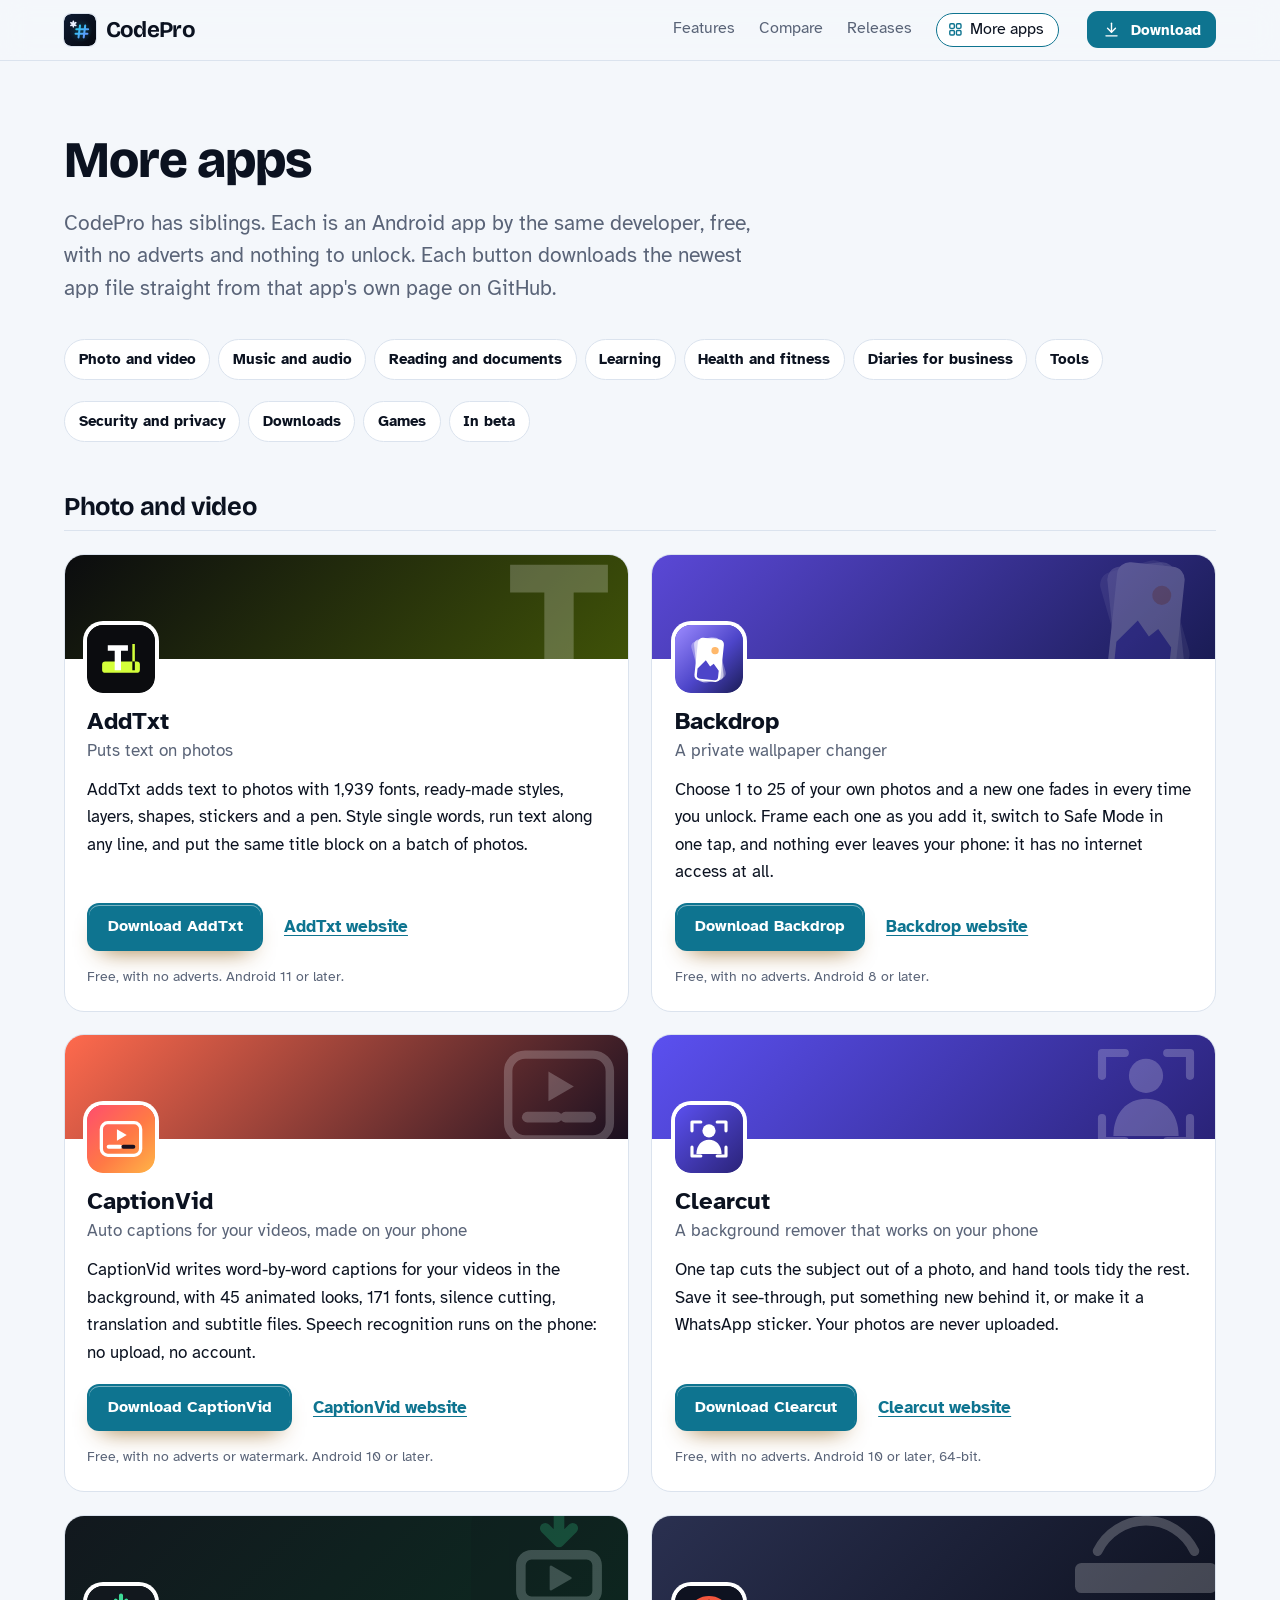
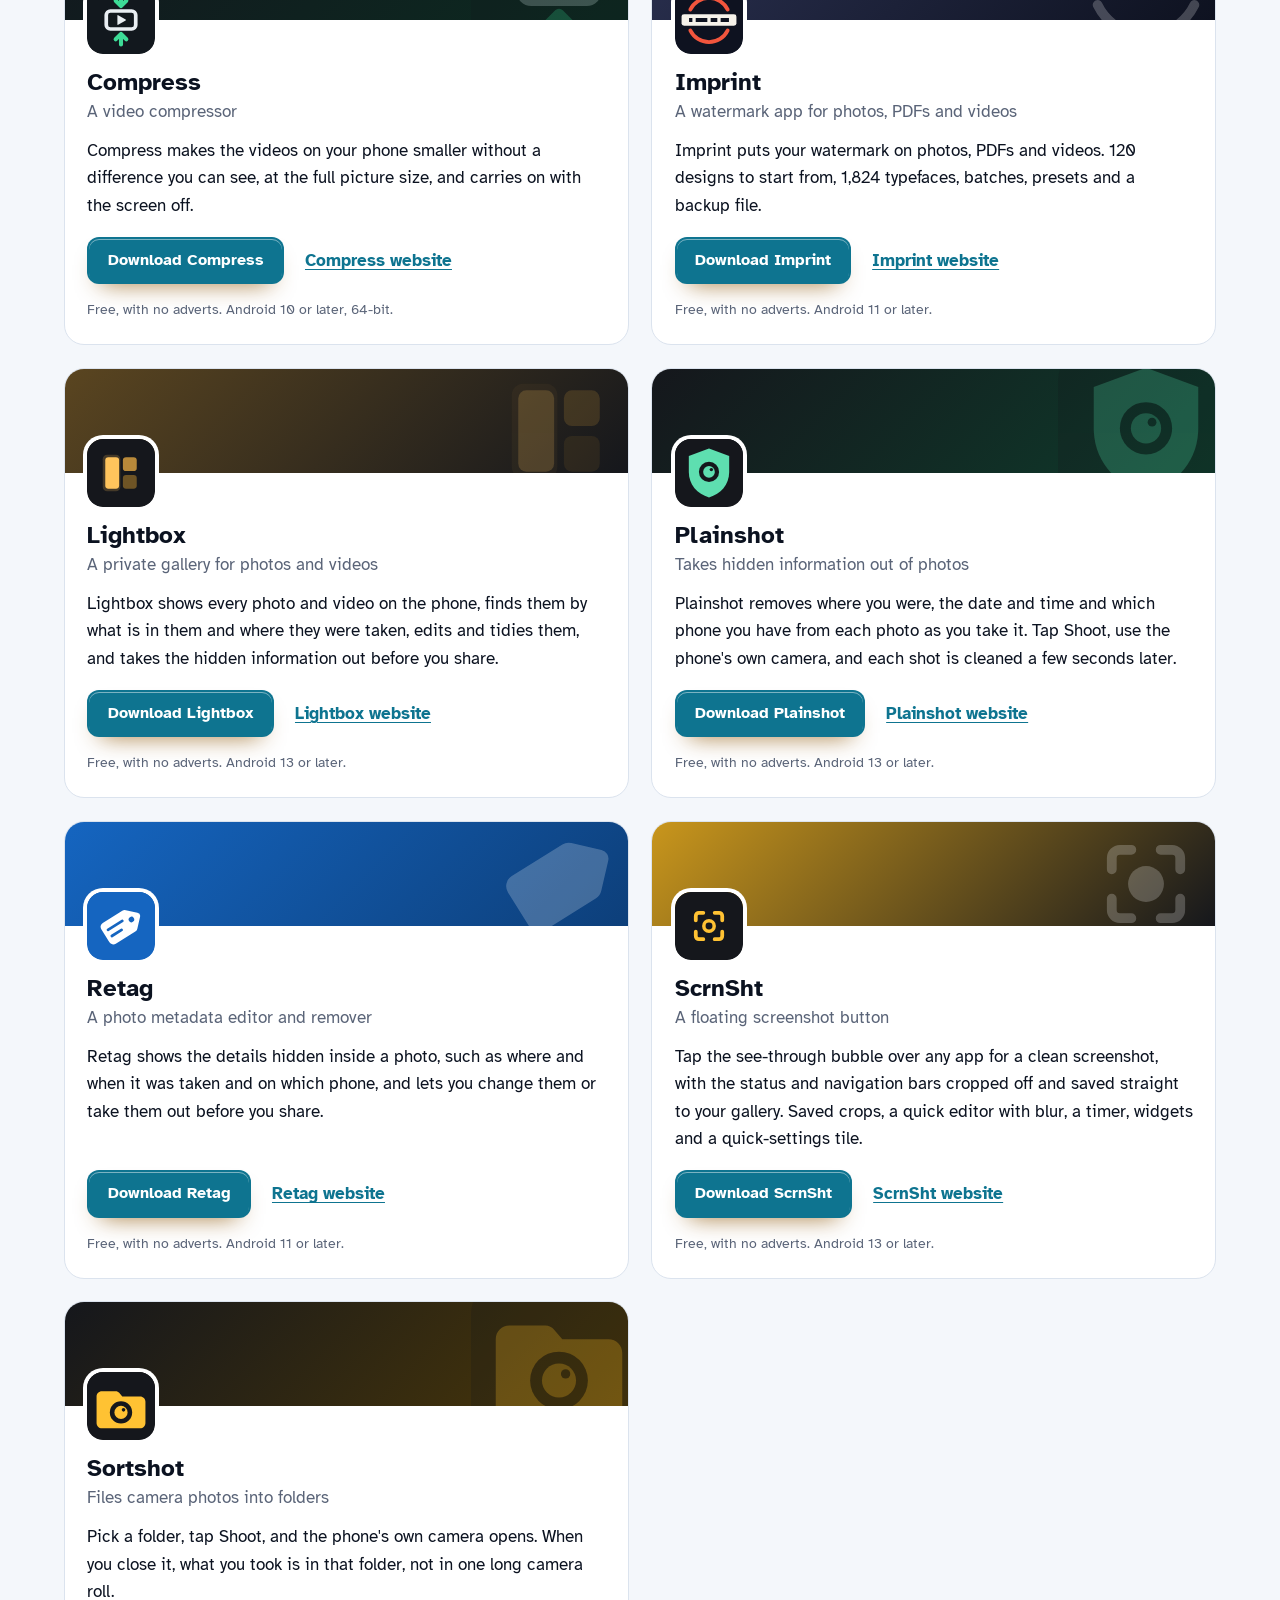
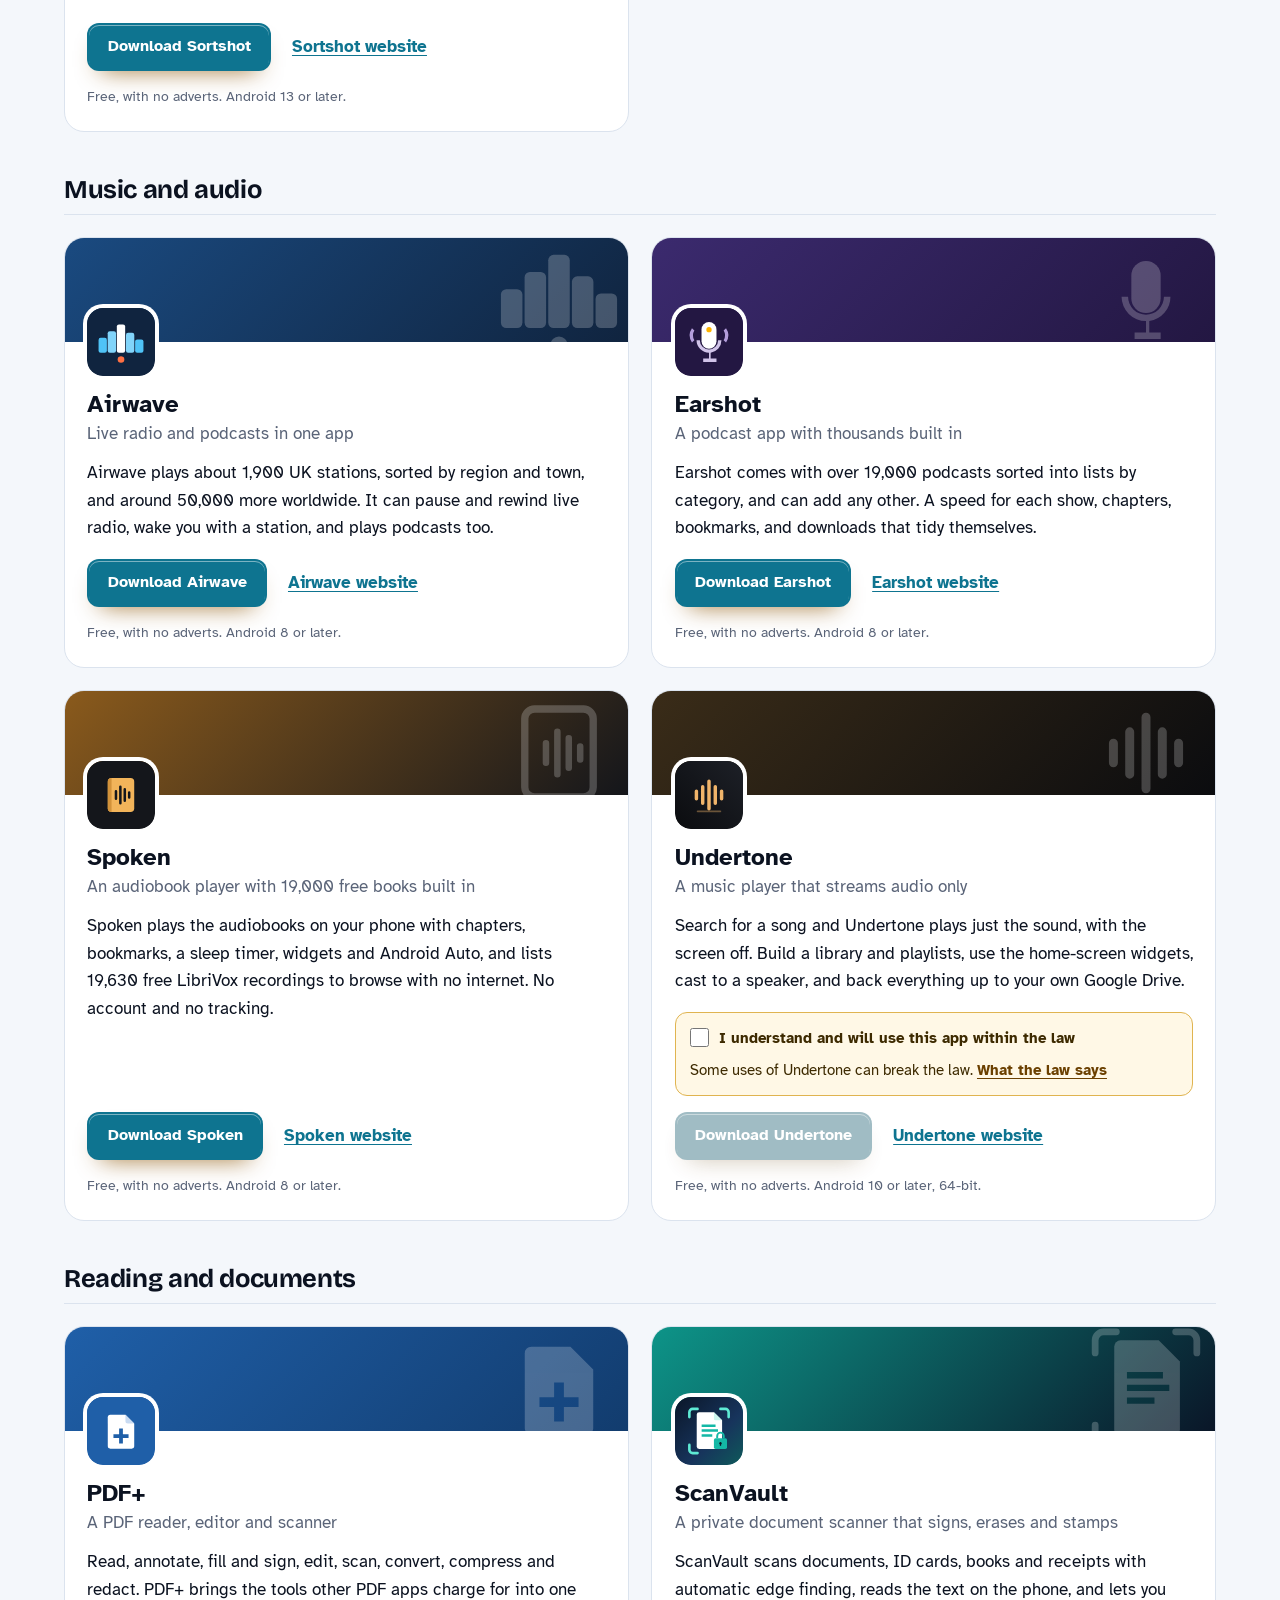
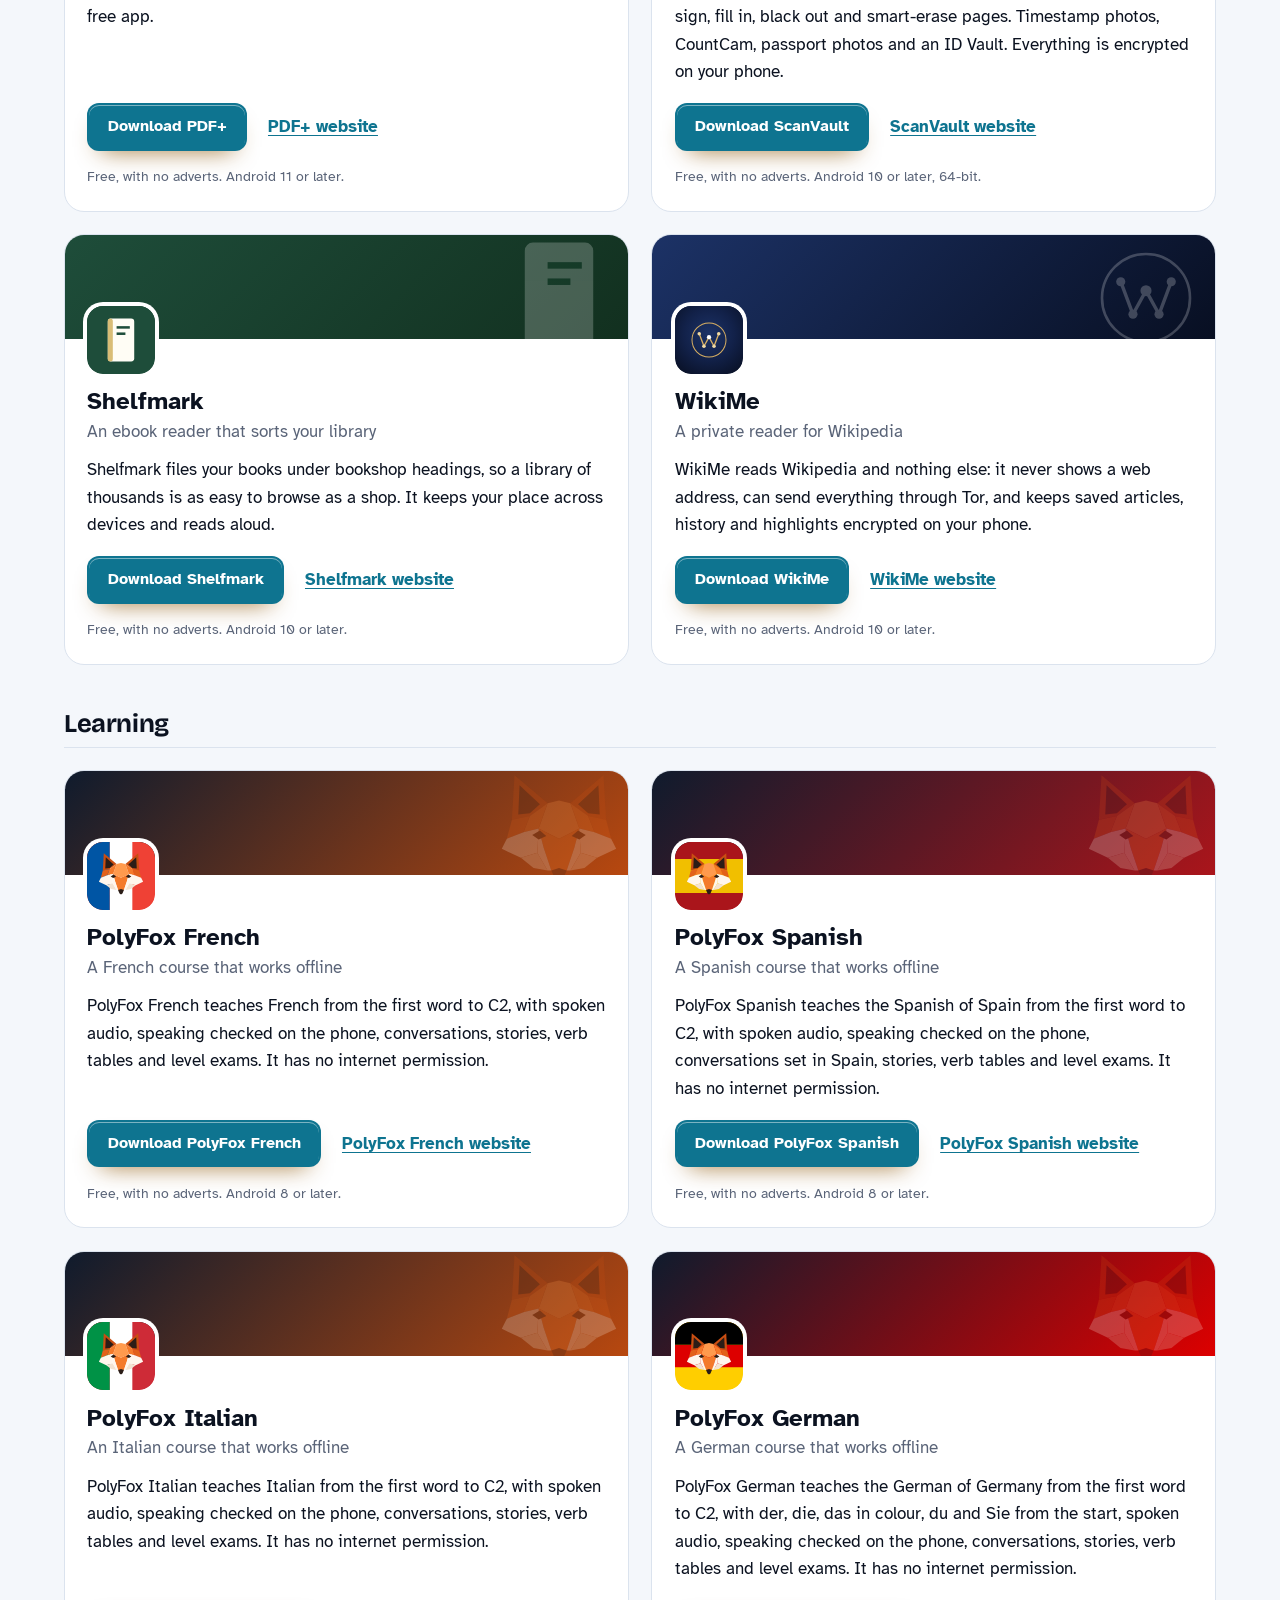
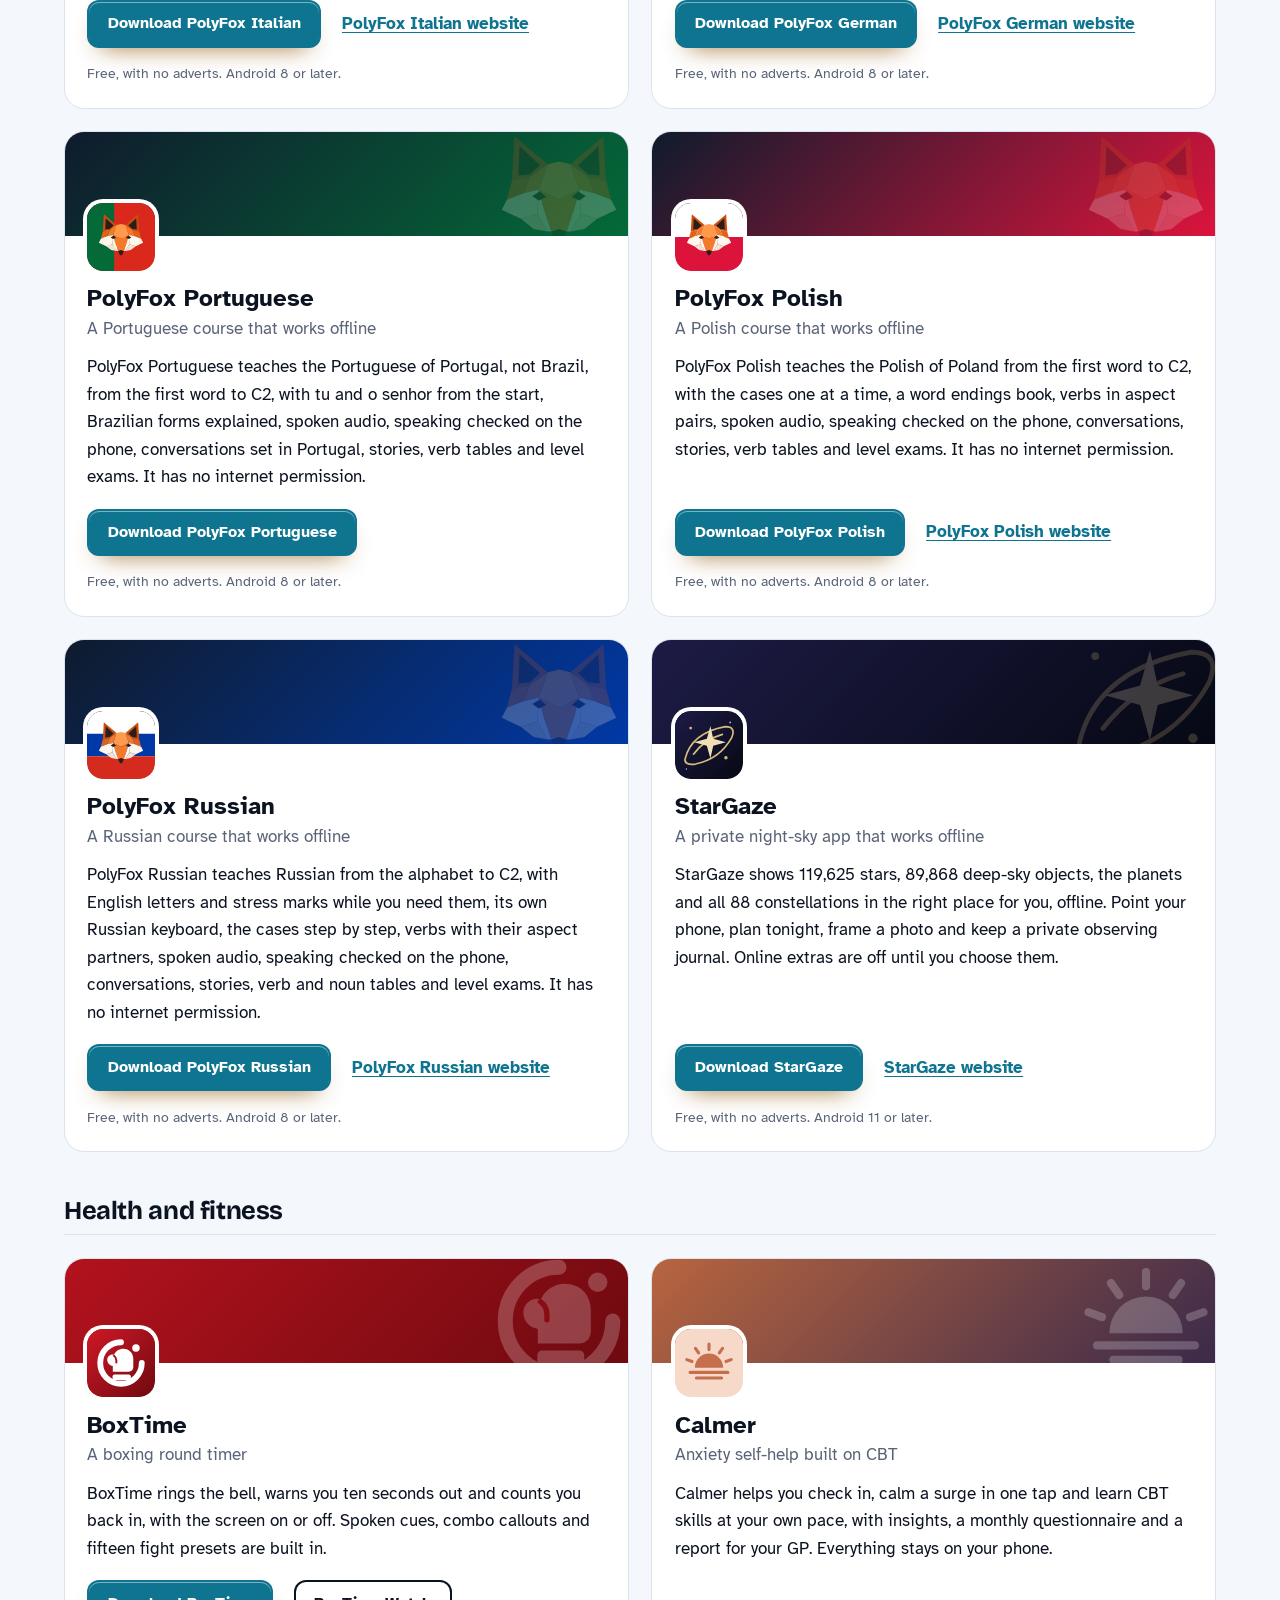
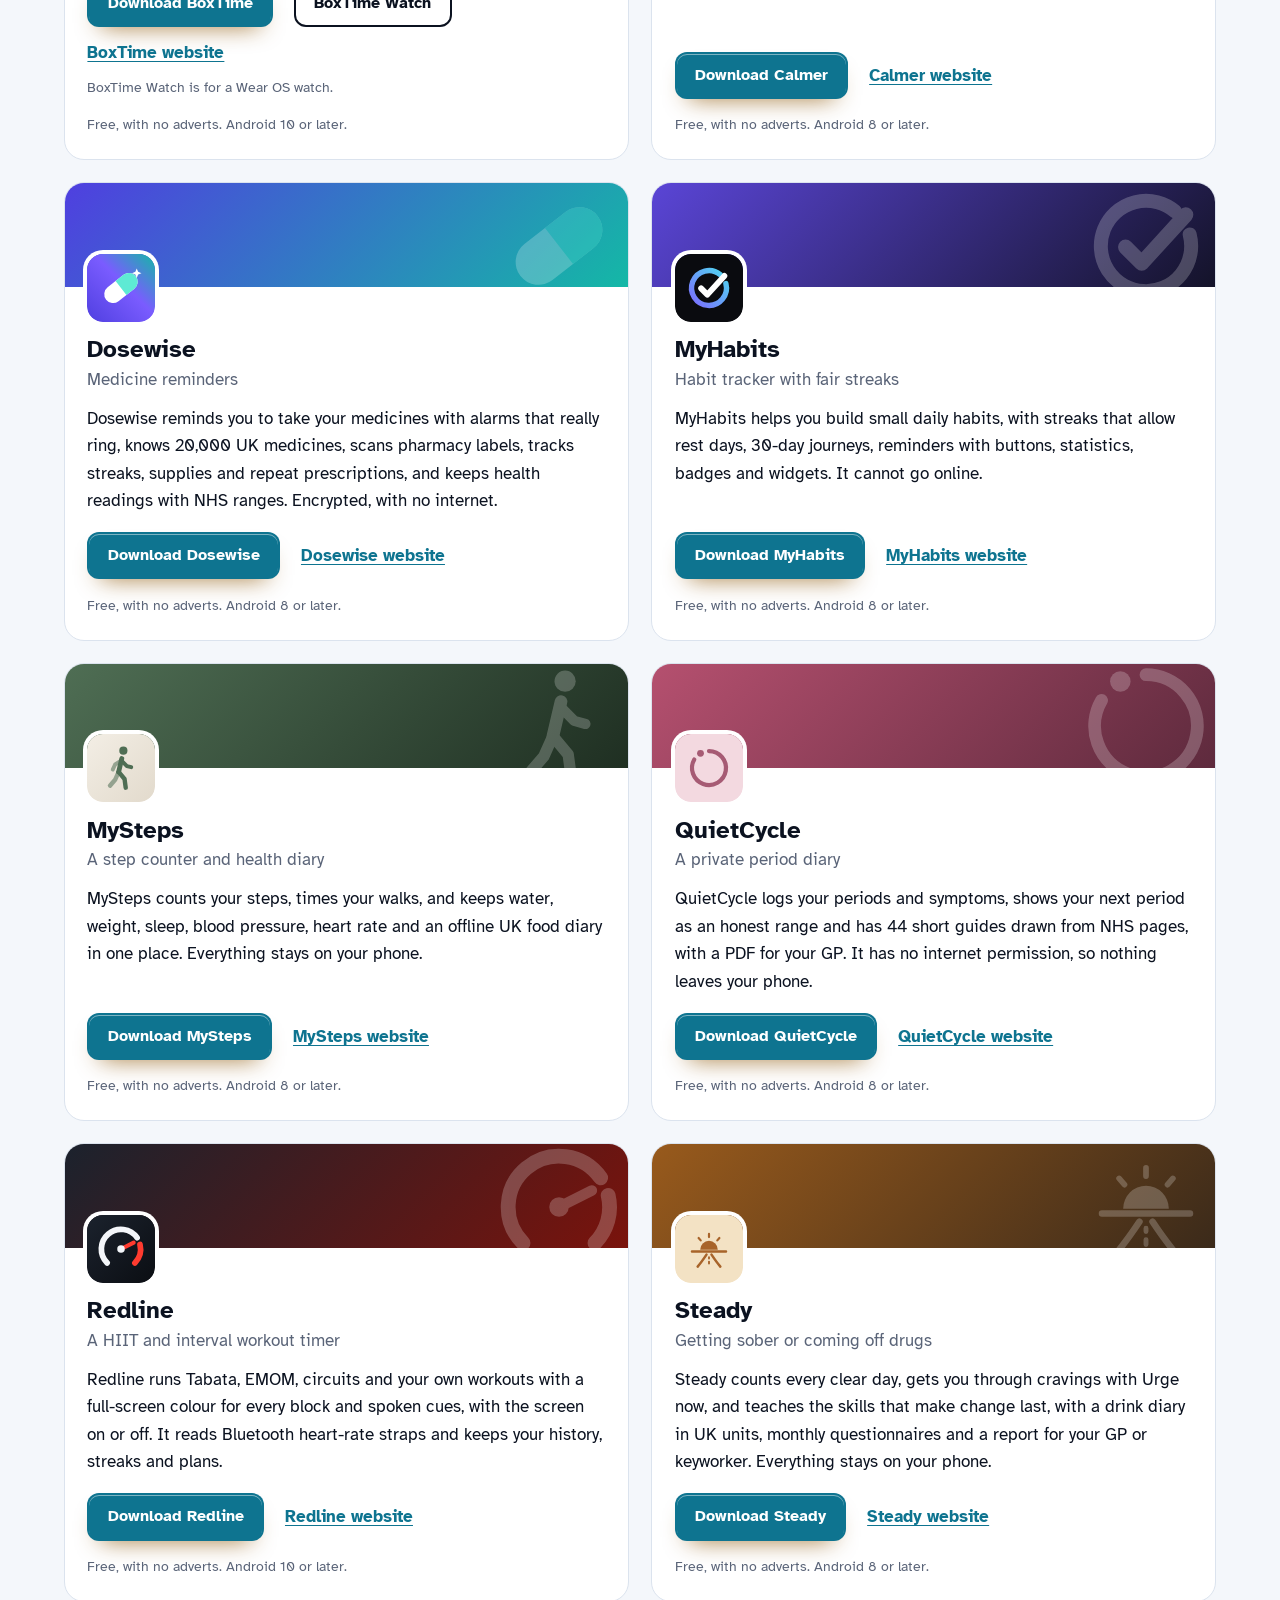
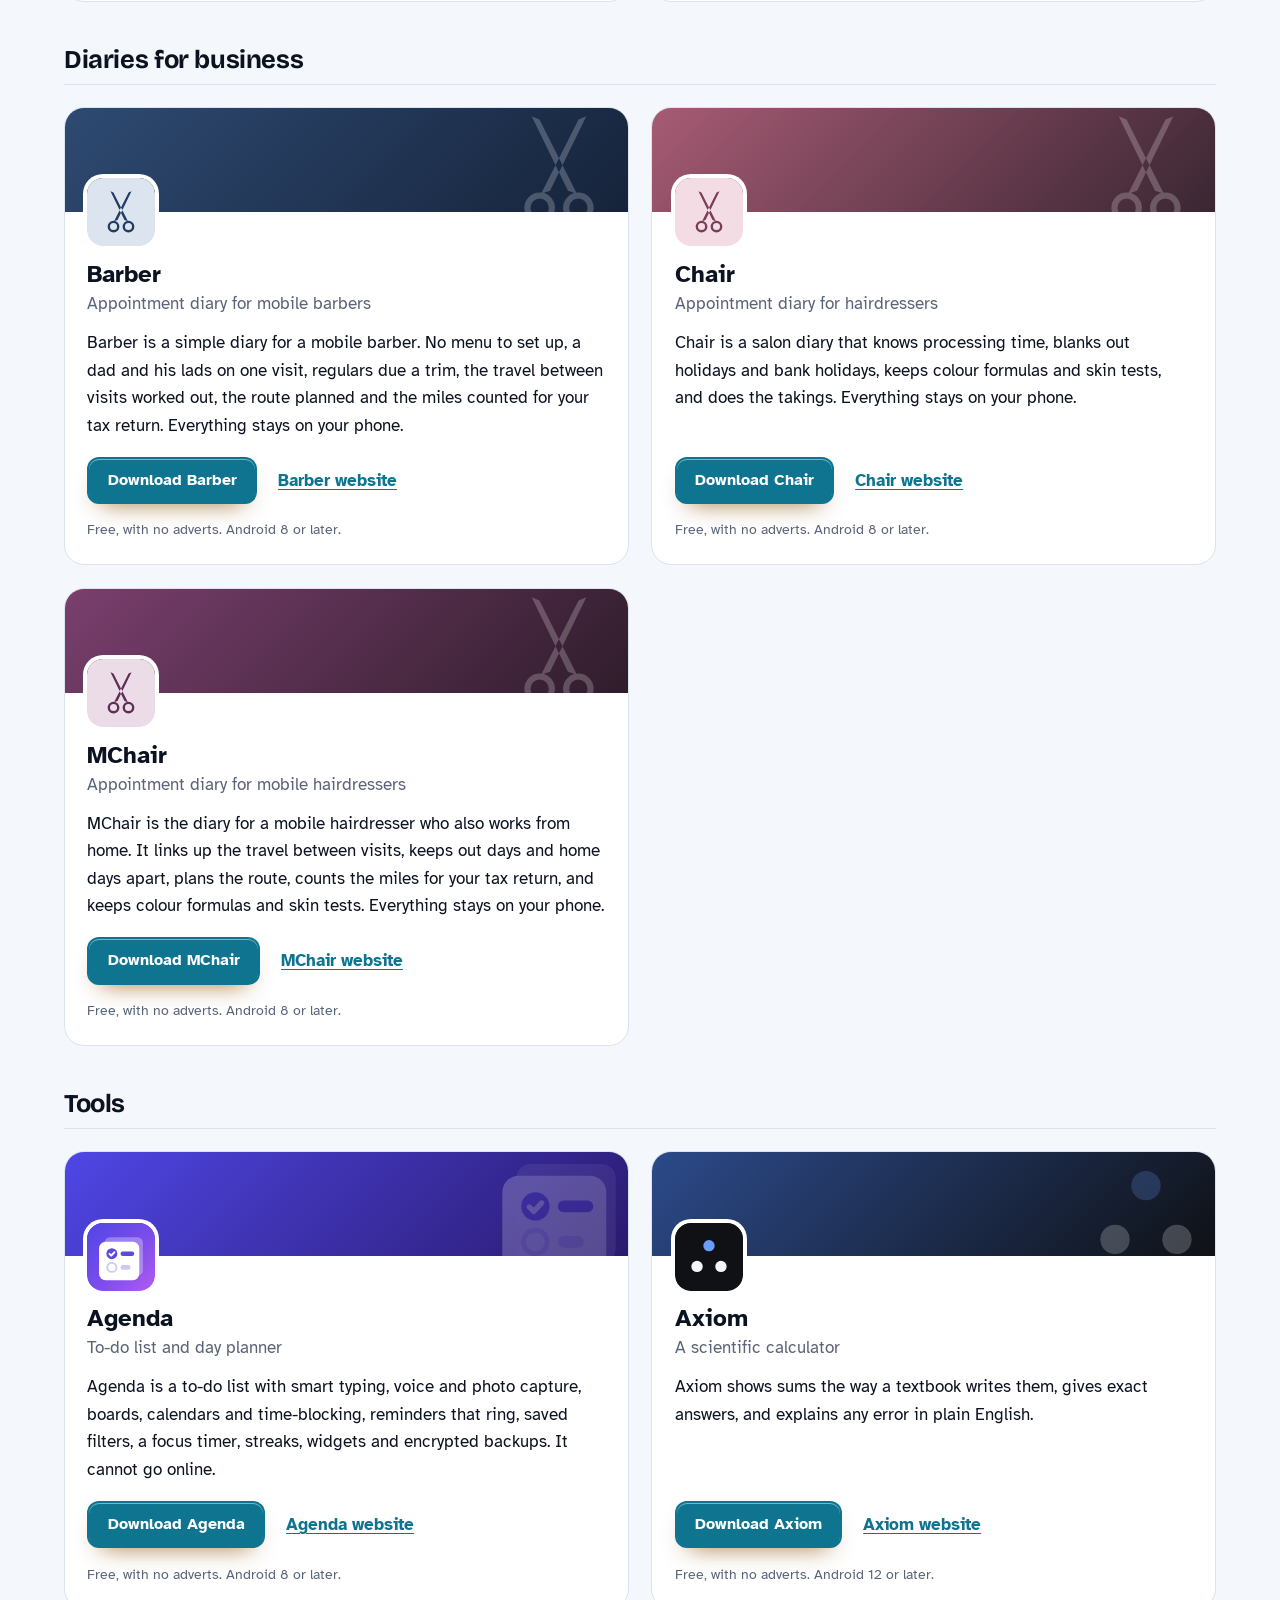
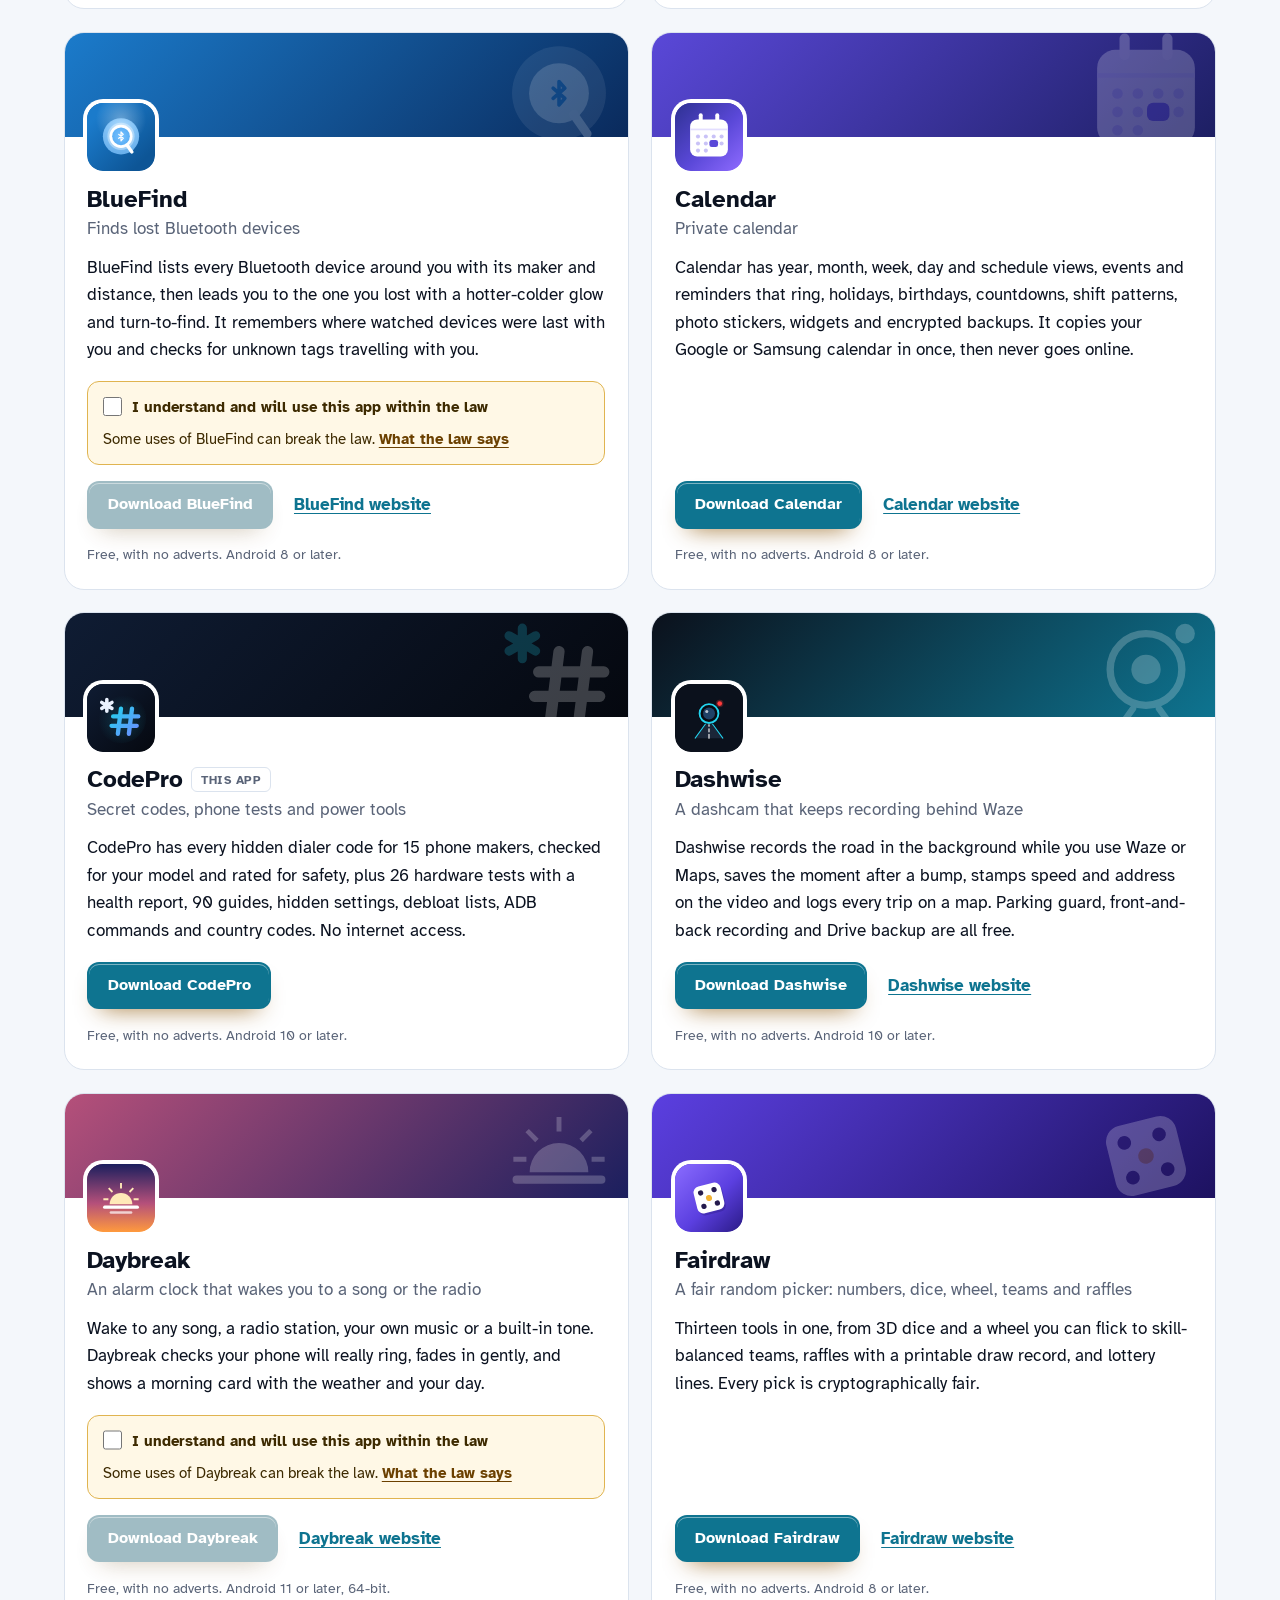
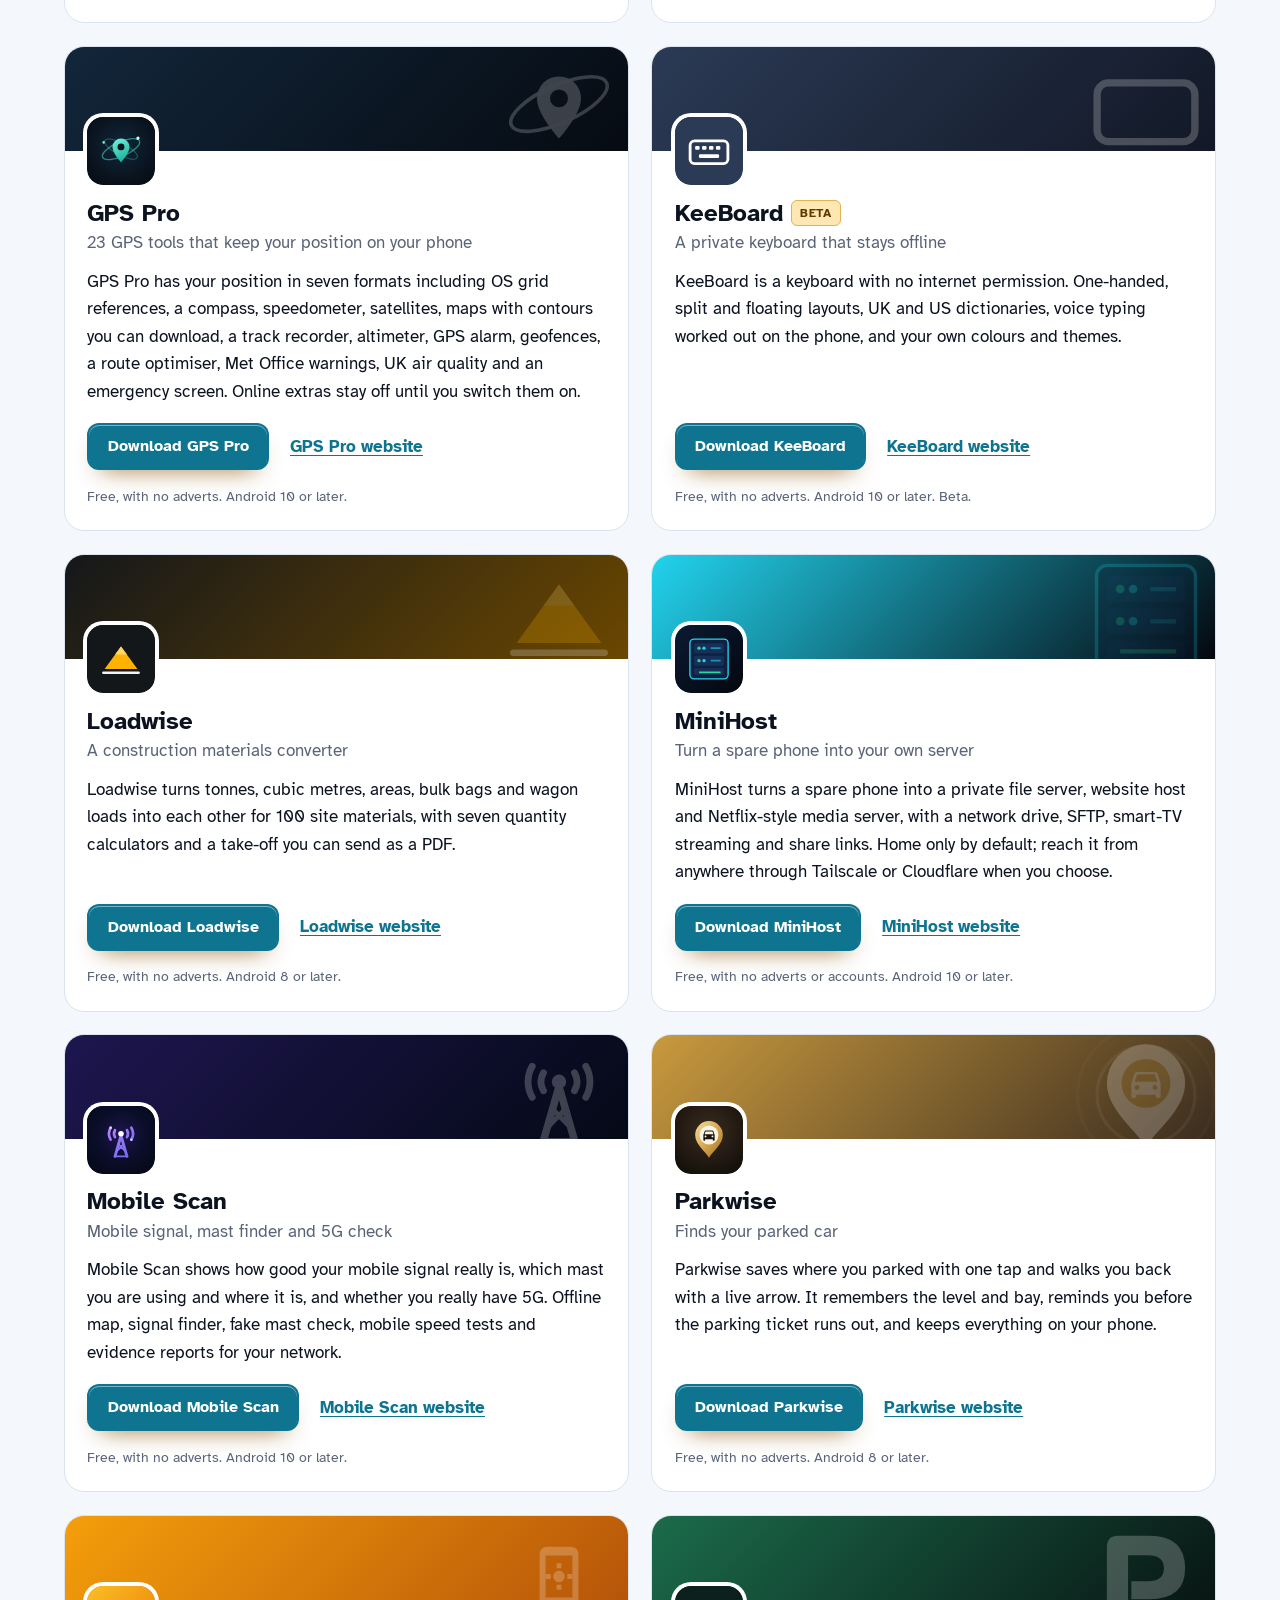
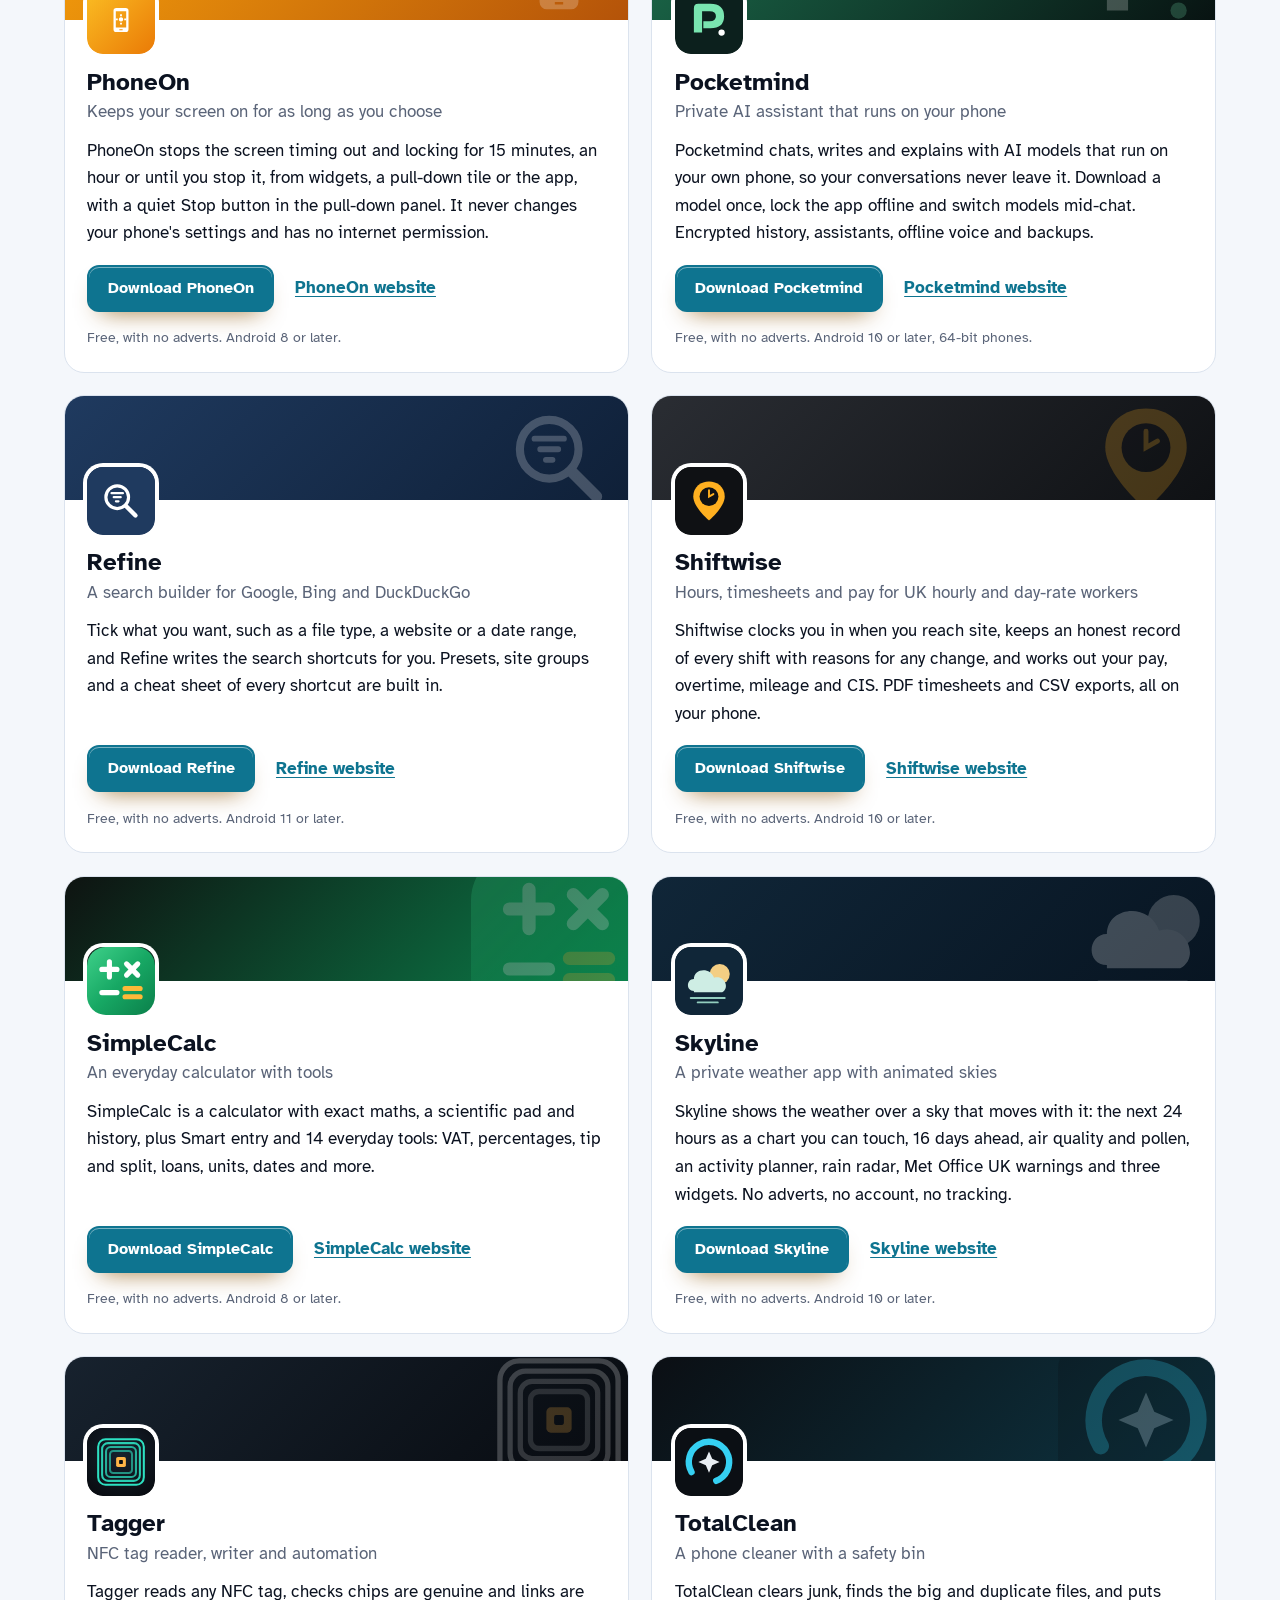
==== more-apps.html @ 5fb6ae2a "More apps: add MegaGen" ====
<!DOCTYPE html>
<html lang="en-GB">
<head>
<meta charset="utf-8">
<meta name="viewport" content="width=device-width, initial-scale=1">
<title>More free Android apps from the maker of CodePro</title>
<meta name="description" content="All 92 free Android apps from the maker of CodePro, in one list by category, each with its download and a link to its website.">
<meta name="author" content="Jonathan Jackson">
<link rel="canonical" href="https://customgpter.github.io/codepro/more-apps.html">
<meta name="theme-color" content="#f4f7fb" media="(prefers-color-scheme: light)">
<meta name="theme-color" content="#070a0f" media="(prefers-color-scheme: dark)">
<meta property="og:type" content="website">
<meta property="og:site_name" content="CodePro">
<meta property="og:title" content="More free Android apps from the maker of CodePro">
<meta property="og:description" content="All 92 free Android apps from the maker of CodePro, in one list by category, each with its download and a link to its website.">
<meta property="og:url" content="https://customgpter.github.io/codepro/more-apps.html">
<meta property="og:image" content="https://customgpter.github.io/codepro/assets/og.png">
<meta property="og:image:width" content="1200">
<meta property="og:image:height" content="630">
<meta property="og:image:alt" content="CodePro&#x27;s home screen: a Galaxy S23 with 47 codes for it, quick actions for IMEI, hardware test and signal, and the phone health check">
<meta property="og:locale" content="en_GB">
<meta name="twitter:card" content="summary_large_image">
<link rel="icon" href="./assets/favicon.svg" type="image/svg+xml">
<link rel="apple-touch-icon" href="./assets/apple-touch-icon.png">
<link rel="preload" href="./assets/fonts/bricolage-grotesque-latin.woff2" as="font" type="font/woff2" crossorigin>
<link rel="preload" href="./assets/fonts/atkinson-hyperlegible-latin-400-normal.woff2" as="font" type="font/woff2" crossorigin>
<link rel="stylesheet" href="./assets/site.css?v=1">
<link rel="stylesheet" href="./assets/house.css?v=1">
<script type="application/ld+json">{"@context":"https://schema.org","@type":"ItemList","name":"Apps from the maker of CodePro","url":"https://customgpter.github.io/codepro/more-apps.html","itemListElement":[{"@type":"ListItem","position":1,"name":"AddTxt","url":"https://customgpter.github.io/addtxt/"},{"@type":"ListItem","position":2,"name":"Backdrop","url":"https://customgpter.github.io/backdrop/"},{"@type":"ListItem","position":3,"name":"CaptionVid","url":"https://customgpter.github.io/captionvid/"},{"@type":"ListItem","position":4,"name":"Clearcut","url":"https://customgpter.github.io/clearcut/"},{"@type":"ListItem","position":5,"name":"Compress","url":"https://customgpter.github.io/compress/"},{"@type":"ListItem","position":6,"name":"Imprint","url":"https://customgpter.github.io/imprint/"},{"@type":"ListItem","position":7,"name":"Lightbox","url":"https://customgpter.github.io/lightbox/"},{"@type":"ListItem","position":8,"name":"Plainshot","url":"https://customgpter.github.io/plainshot/"},{"@type":"ListItem","position":9,"name":"Retag","url":"https://customgpter.github.io/retag/"},{"@type":"ListItem","position":10,"name":"ScrnSht","url":"https://customgpter.github.io/scrnsht/"},{"@type":"ListItem","position":11,"name":"Sortshot","url":"https://customgpter.github.io/sortshot/"},{"@type":"ListItem","position":12,"name":"Airwave","url":"https://customgpter.github.io/airwave/"},{"@type":"ListItem","position":13,"name":"Earshot","url":"https://customgpter.github.io/earshot/"},{"@type":"ListItem","position":14,"name":"Spoken","url":"https://customgpter.github.io/spoken/"},{"@type":"ListItem","position":15,"name":"Undertone","url":"https://customgpter.github.io/undertone/"},{"@type":"ListItem","position":16,"name":"PDF+","url":"https://customgpter.github.io/pdfplus/"},{"@type":"ListItem","position":17,"name":"ScanVault","url":"https://customgpter.github.io/scanvault/"},{"@type":"ListItem","position":18,"name":"Shelfmark","url":"https://customgpter.github.io/shelfmark/"},{"@type":"ListItem","position":19,"name":"WikiMe","url":"https://customgpter.github.io/wikime/"},{"@type":"ListItem","position":20,"name":"PolyFox French","url":"https://customgpter.github.io/polyfox/"},{"@type":"ListItem","position":21,"name":"PolyFox German","url":"https://customgpter.github.io/polyfox-german/"},{"@type":"ListItem","position":22,"name":"PolyFox Polish","url":"https://customgpter.github.io/polyfox-polish/"},{"@type":"ListItem","position":23,"name":"PolyFox Russian","url":"https://customgpter.github.io/polyfox-russian/"},{"@type":"ListItem","position":24,"name":"StarGaze","url":"https://customgpter.github.io/stargaze/"},{"@type":"ListItem","position":25,"name":"BoxTime","url":"https://customgpter.github.io/boxtime/"},{"@type":"ListItem","position":26,"name":"Calmer","url":"https://customgpter.github.io/calmer/"},{"@type":"ListItem","position":27,"name":"Dosewise","url":"https://customgpter.github.io/dosewise/"},{"@type":"ListItem","position":28,"name":"MyHabits","url":"https://customgpter.github.io/myhabits/"},{"@type":"ListItem","position":29,"name":"MySteps","url":"https://customgpter.github.io/mysteps/"},{"@type":"ListItem","position":30,"name":"QuietCycle","url":"https://customgpter.github.io/quietcycle/"},{"@type":"ListItem","position":31,"name":"Redline","url":"https://customgpter.github.io/redline/"},{"@type":"ListItem","position":32,"name":"Steady","url":"https://customgpter.github.io/steady/"},{"@type":"ListItem","position":33,"name":"Barber","url":"https://customgpter.github.io/barber/"},{"@type":"ListItem","position":34,"name":"Chair","url":"https://customgpter.github.io/chair/"},{"@type":"ListItem","position":35,"name":"MChair","url":"https://customgpter.github.io/mchair/"},{"@type":"ListItem","position":36,"name":"Agenda","url":"https://customgpter.github.io/agenda/"},{"@type":"ListItem","position":37,"name":"Axiom","url":"https://customgpter.github.io/axiom/"},{"@type":"ListItem","position":38,"name":"BlueFind","url":"https://customgpter.github.io/bluefind/"},{"@type":"ListItem","position":39,"name":"Calendar","url":"https://customgpter.github.io/calendar/"},{"@type":"ListItem","position":40,"name":"CodePro","url":"https://customgpter.github.io/codepro/"},{"@type":"ListItem","position":41,"name":"Dashwise","url":"https://customgpter.github.io/dashwise/"},{"@type":"ListItem","position":42,"name":"Daybreak","url":"https://customgpter.github.io/daybreak/"},{"@type":"ListItem","position":43,"name":"Fairdraw","url":"https://customgpter.github.io/fairdraw/"},{"@type":"ListItem","position":44,"name":"GPS Pro","url":"https://customgpter.github.io/gpspro/"},{"@type":"ListItem","position":45,"name":"KeeBoard","url":"https://customgpter.github.io/keeboard/"},{"@type":"ListItem","position":46,"name":"Loadwise","url":"https://customgpter.github.io/loadwise/"},{"@type":"ListItem","position":47,"name":"MiniHost","url":"https://customgpter.github.io/minihost/"},{"@type":"ListItem","position":48,"name":"Mobile Scan","url":"https://customgpter.github.io/mobilescan/"},{"@type":"ListItem","position":49,"name":"Parkwise","url":"https://customgpter.github.io/parkwise/"},{"@type":"ListItem","position":50,"name":"Pocketmind","url":"https://customgpter.github.io/pocketmind/"},{"@type":"ListItem","position":51,"name":"Refine","url":"https://customgpter.github.io/refine/"},{"@type":"ListItem","position":52,"name":"Shiftwise","url":"https://customgpter.github.io/shiftwise/"},{"@type":"ListItem","position":53,"name":"SimpleCalc","url":"https://customgpter.github.io/simplecalc/"},{"@type":"ListItem","position":54,"name":"Skyline","url":"https://customgpter.github.io/skyline/"},{"@type":"ListItem","position":55,"name":"Tagger","url":"https://customgpter.github.io/tagger/"},{"@type":"ListItem","position":56,"name":"TotalClean","url":"https://customgpter.github.io/totalclean/"},{"@type":"ListItem","position":57,"name":"TVLink","url":"https://customgpter.github.io/tvlink/"},{"@type":"ListItem","position":58,"name":"Unbox","url":"https://customgpter.github.io/unbox/"},{"@type":"ListItem","position":59,"name":"WhatsKeep","url":"https://customgpter.github.io/whatskeep/"},{"@type":"ListItem","position":60,"name":"WiFi Scan","url":"https://customgpter.github.io/wifiscan/"},{"@type":"ListItem","position":61,"name":"Auditly","url":"https://customgpter.github.io/auditly/"},{"@type":"ListItem","position":62,"name":"Backchannel","url":"https://customgpter.github.io/backchannel/"},{"@type":"ListItem","position":63,"name":"ENotes","url":"https://customgpter.github.io/enotes/"},{"@type":"ListItem","position":64,"name":"FindMe","url":"https://customgpter.github.io/findme/"},{"@type":"ListItem","position":65,"name":"iLock","url":"https://customgpter.github.io/ilock/"},{"@type":"ListItem","position":66,"name":"ImSafe","url":"https://customgpter.github.io/imsafe/"},{"@type":"ListItem","position":67,"name":"IShred","url":"https://customgpter.github.io/ishred/"},{"@type":"ListItem","position":68,"name":"LockBox","url":"https://customgpter.github.io/lockbox/"},{"@type":"ListItem","position":69,"name":"PassVault","url":"https://customgpter.github.io/passvault/"},{"@type":"ListItem","position":70,"name":"SpyFind","url":"https://customgpter.github.io/spyfind/"},{"@type":"ListItem","position":71,"name":"TextWipe","url":"https://customgpter.github.io/textwipe/"},{"@type":"ListItem","position":72,"name":"Tracewire","url":"https://customgpter.github.io/tracewire/"},{"@type":"ListItem","position":73,"name":"Vigil","url":"https://customgpter.github.io/vigil/"},{"@type":"ListItem","position":74,"name":"Grab","url":"https://customgpter.github.io/grab/"},{"@type":"ListItem","position":75,"name":"Swarm","url":"https://customgpter.github.io/swarm/"},{"@type":"ListItem","position":76,"name":"Plane Games","url":"https://customgpter.github.io/plane-games/"},{"@type":"ListItem","position":77,"name":"Ninefold","url":"https://customgpter.github.io/ninefold/"},{"@type":"ListItem","position":78,"name":"Cubewise","url":"https://customgpter.github.io/cubewise/"},{"@type":"ListItem","position":79,"name":"Tilewise","url":"https://customgpter.github.io/tilewise/"},{"@type":"ListItem","position":80,"name":"Letterwise","url":"https://customgpter.github.io/letterwise/"},{"@type":"ListItem","position":81,"name":"Kingside","url":"https://customgpter.github.io/kingside/"},{"@type":"ListItem","position":82,"name":"Deckhand","url":"https://customgpter.github.io/deckhand/"},{"@type":"ListItem","position":83,"name":"SNESForge","url":"https://customgpter.github.io/snesforge/"},{"@type":"ListItem","position":84,"name":"Fame Boy","url":"https://customgpter.github.io/fameboy/"},{"@type":"ListItem","position":85,"name":"PSPPro","url":"https://customgpter.github.io/psppro/"},{"@type":"ListItem","position":86,"name":"MegaGen","url":"https://customgpter.github.io/megagen/"},{"@type":"ListItem","position":87,"name":"QVR","url":"https://customgpter.github.io/qvr/"},{"@type":"ListItem","position":88,"name":"QVR Watch","url":"https://customgpter.github.io/qvr-watch/"},{"@type":"ListItem","position":89,"name":"QVRLite","url":"https://customgpter.github.io/qvrlite/"},{"@type":"ListItem","position":90,"name":"Onionz","url":"https://customgpter.github.io/onionz/"},{"@type":"ListItem","position":91,"name":"OnionzWeb","url":"https://customgpter.github.io/onionzweb/"}]}</script>
<link rel="stylesheet" href="./assets/apps-list.css?v=1">
<script src="./assets/apps-list.js?v=1" defer></script>
</head>
<body>
<a class="skip" href="#main">Skip to content</a>
<header class="masthead">
<div class="wrap">
<a class="brand" href="./" aria-label="CodePro home"><svg viewBox="0 0 108 108" aria-hidden="true"><defs><linearGradient id="cpbg" x1="0" y1="0" x2="1" y2="1"><stop offset="0" stop-color="#0F1C33"/><stop offset="1" stop-color="#05080F"/></linearGradient><radialGradient id="cpgl" cx="58" cy="58" r="40" gradientUnits="userSpaceOnUse"><stop offset="0" stop-color="#22D3EE" stop-opacity=".2"/><stop offset="1" stop-color="#22D3EE" stop-opacity="0"/></radialGradient><linearGradient id="cphs" x1="42" y1="42" x2="76" y2="74" gradientUnits="userSpaceOnUse"><stop offset="0" stop-color="#22D3EE"/><stop offset="1" stop-color="#6E8BFF"/></linearGradient></defs><rect width="108" height="108" rx="24" fill="url(#cpbg)"/><circle cx="54" cy="54" r="40" fill="url(#cpgl)"/><g transform="translate(54 54) scale(1.25) translate(-54 -54)"><path d="M54 42L50 74M68 42L64 74M44 52L76 52M42 64L74 64" fill="none" stroke="url(#cphs)" stroke-width="5.5" stroke-linecap="round"/><path d="M36 30.5L36 45.5M29.5 34.25L42.5 41.75M29.5 41.75L42.5 34.25" fill="none" stroke="#EAF2FF" stroke-width="4.5" stroke-linecap="round"/></g></svg><span>CodePro</span></a>
<nav aria-label="Main"><ul><li><a href="./#features">Features</a></li><li><a href="./compare.html">Compare</a></li><li><a href="./releases.html">Releases</a></li><li><a class="more-apps" href="./more-apps.html" aria-current="page"><svg class="ico" viewBox="0 0 24 24" aria-hidden="true"><rect x="4" y="4" width="6.5" height="6.5" rx="1.6"/><rect x="13.5" y="4" width="6.5" height="6.5" rx="1.6"/><rect x="4" y="13.5" width="6.5" height="6.5" rx="1.6"/><rect x="13.5" y="13.5" width="6.5" height="6.5" rx="1.6"/></svg>More apps</a></li></ul></nav>
<a class="button small" href="https://github.com/CustomGPTer/codepro/releases/latest/download/CodePro.apk"><svg class="ico" viewBox="0 0 24 24" aria-hidden="true"><path d="M12 4v11"/><path d="M7 10.5l5 5 5-5"/><path d="M5 20h14"/></svg>Download</a>
</div>
</header>
<main id="main" class="doc">
<div class="wrap">
<div class="measure">
<h1>More apps</h1>
<p class="lede">CodePro has siblings. Each is an Android app by the same developer, free, with no adverts and nothing to unlock. Each button downloads the newest app file straight from that app's own page on GitHub.</p>
</div>
<!-- apps:start -->
<nav class="mapps-jump" aria-label="App groups"><ul><li><a href="#apps-photo">Photo and video</a></li><li><a href="#apps-audio">Music and audio</a></li><li><a href="#apps-reading">Reading and documents</a></li><li><a href="#apps-learning">Learning</a></li><li><a href="#apps-health">Health and fitness</a></li><li><a href="#apps-diaries">Diaries for business</a></li><li><a href="#apps-tools">Tools</a></li><li><a href="#apps-security">Security and privacy</a></li><li><a href="#apps-downloads">Downloads</a></li><li><a href="#apps-games">Games</a></li><li><a href="#apps-testing">In beta</a></li></ul></nav>
<div class="mapps-group" role="group" aria-labelledby="apps-photo"><h2 class="mapps-cat" id="apps-photo">Photo and video</h2>
<ul class="mapps"><li class="mapp" style="--b:#0b0c0f;--b2:#3f5208"><div class="mapp-cover" aria-hidden="true"><svg viewBox="0 0 108 108"><path fill="#fff" d="M24 22h60v17H63v49H45V39H24z"/></svg></div><div class="mapp-body"><svg class="mapp-icon" viewBox="0 0 108 108" aria-hidden="true"><rect width="108" height="108" rx="24" fill="#0b0c0f"/><path fill="#d4ff3a" d="M29 58h50a5 5 0 0 1 5 5v8a5 5 0 0 1-5 5H29a5 5 0 0 1-5-5v-8a5 5 0 0 1 5-5z"/><path fill="#fff" d="M33 32h32v9H54v31H44V41H33z"/><path fill="#d4ff3a" d="M72 30h4v28h-4z"/><path fill="#0b0c0f" d="M72 58h4v14h-4z"/></svg><h3>AddTxt</h3><p class="mapp-kind">Puts text on photos</p><p class="mapp-say">AddTxt adds text to photos with 1,939 fonts, ready-made styles, layers, shapes, stickers and a pen. Style single words, run text along any line, and put the same title block on a batch of photos.</p><p class="mapp-go"><a class="button" href="https://github.com/CustomGPTer/addtxt/releases/latest/download/AddTxt.apk">Download AddTxt</a><a class="mapp-site" href="https://customgpter.github.io/addtxt/">AddTxt website</a></p><p class="mapp-needs">Free, with no adverts. Android 11 or later.</p></div></li>
<li class="mapp" style="--b:#5a48d6;--b2:#1a1c55"><div class="mapp-cover" aria-hidden="true"><svg viewBox="0 0 108 108"><g transform="translate(54 58) scale(1.3) translate(-54 -58)"><rect x="38" y="30" width="32" height="52" rx="6" fill="#fff" fill-opacity=".3" transform="rotate(-16 54 58)"/><rect x="38" y="30" width="32" height="52" rx="6" fill="#fff" fill-opacity=".6" transform="rotate(-6 54 58)"/><g transform="rotate(6 54 58)"><rect x="38" y="30" width="32" height="52" rx="6" fill="#fff"/><path d="M41 68l9-11 6 7 4-4 7 8v8a4 4 0 0 1-4 4H45a4 4 0 0 1-4-4z" fill="#4d45c9"/><circle cx="60" cy="44" r="4.5" fill="#FFB86B"/></g></g></svg></div><div class="mapp-body"><svg class="mapp-icon" viewBox="0 0 108 108" aria-hidden="true"><defs><linearGradient id="i-backdrop-mapp-cc" x1="0" y1="0" x2="1" y2="1"><stop offset="0" stop-color="#9c8bff"/><stop offset=".55" stop-color="#4d45c9"/><stop offset="1" stop-color="#1a1c55"/></linearGradient></defs><rect width="108" height="108" rx="24" fill="url(#i-backdrop-mapp-cc)"/><g transform="translate(54 58) scale(1.3) translate(-54 -58)"><rect x="38" y="30" width="32" height="52" rx="6" fill="#fff" fill-opacity=".3" transform="rotate(-16 54 58)"/><rect x="38" y="30" width="32" height="52" rx="6" fill="#fff" fill-opacity=".6" transform="rotate(-6 54 58)"/><g transform="rotate(6 54 58)"><rect x="38" y="30" width="32" height="52" rx="6" fill="#fff"/><path d="M41 68l9-11 6 7 4-4 7 8v8a4 4 0 0 1-4 4H45a4 4 0 0 1-4-4z" fill="#4d45c9"/><circle cx="60" cy="44" r="4.5" fill="#FFB86B"/></g></g></svg><h3>Backdrop</h3><p class="mapp-kind">A private wallpaper changer</p><p class="mapp-say">Choose 1 to 25 of your own photos and a new one fades in every time you unlock. Frame each one as you add it, switch to Safe Mode in one tap, and nothing ever leaves your phone: it has no internet access at all.</p><p class="mapp-go"><a class="button" href="https://github.com/CustomGPTer/backdrop/releases/latest/download/Backdrop.apk">Download Backdrop</a><a class="mapp-site" href="https://customgpter.github.io/backdrop/">Backdrop website</a></p><p class="mapp-needs">Free, with no adverts. Android 8 or later.</p></div></li>
<li class="mapp" style="--b:#ff6a4d;--b2:#1a1020"><div class="mapp-cover" aria-hidden="true"><svg viewBox="0 0 108 108"><g transform="translate(54 54) scale(1.3) translate(-54 -54)"><path d="M38,34 h32 a8,8 0 0 1 8,8 v24 a8,8 0 0 1 -8,8 h-32 a8,8 0 0 1 -8,-8 v-24 a8,8 0 0 1 8,-8 z" fill="none" stroke="#fff" stroke-width="4"/><path d="M49,42 L61,49 L49,56 Z" fill="#fff"/><path d="M39,61 h14 a2.5,2.5 0 0 1 0,5 h-14 a2.5,2.5 0 0 1 0,-5 z" fill="#fff"/><path d="M57,61 h12 a2.5,2.5 0 0 1 0,5 h-12 a2.5,2.5 0 0 1 0,-5 z" fill="#ffffff"/></g></svg></div><div class="mapp-body"><svg class="mapp-icon" viewBox="0 0 108 108" aria-hidden="true"><defs><linearGradient id="i-captionvid-cvbg" x1="0" y1="0" x2="1" y2="1"><stop offset="0" stop-color="#ff4d6d"/><stop offset=".55" stop-color="#ff7a45"/><stop offset="1" stop-color="#ffb547"/></linearGradient></defs><rect width="108" height="108" rx="24" fill="url(#i-captionvid-cvbg)"/><g transform="translate(54 54) scale(1.3) translate(-54 -54)"><path d="M38,34 h32 a8,8 0 0 1 8,8 v24 a8,8 0 0 1 -8,8 h-32 a8,8 0 0 1 -8,-8 v-24 a8,8 0 0 1 8,-8 z" fill="none" stroke="#fff" stroke-width="4"/><path d="M49,42 L61,49 L49,56 Z" fill="#fff"/><path d="M39,61 h14 a2.5,2.5 0 0 1 0,5 h-14 a2.5,2.5 0 0 1 0,-5 z" fill="#fff"/><path d="M57,61 h12 a2.5,2.5 0 0 1 0,5 h-12 a2.5,2.5 0 0 1 0,-5 z" fill="#1a1020"/></g></svg><h3>CaptionVid</h3><p class="mapp-kind">Auto captions for your videos, made on your phone</p><p class="mapp-say">CaptionVid writes word-by-word captions for your videos in the background, with 45 animated looks, 171 fonts, silence cutting, translation and subtitle files. Speech recognition runs on the phone: no upload, no account.</p><p class="mapp-go"><a class="button" href="https://github.com/CustomGPTer/captionvid/releases/latest/download/CaptionVid.apk">Download CaptionVid</a><a class="mapp-site" href="https://customgpter.github.io/captionvid/">CaptionVid website</a></p><p class="mapp-needs">Free, with no adverts or watermark. Android 10 or later.</p></div></li><li class="mapp" style="--b:#5b50f0;--b2:#2a2378"><div class="mapp-cover" aria-hidden="true"><svg viewBox="0 0 108 108"><circle cx="54" cy="41" r="10.5" fill="#fff"/><path d="M34 78c0-14.5 8.5-23 20-23s20 8.5 20 23z" fill="#fff"/><path d="M27 41V27h14M67 27h14v14M27 67v14h14M67 81h14V67" fill="none" stroke="#fff" stroke-width="5" stroke-linecap="round" stroke-linejoin="round"/></svg></div><div class="mapp-body"><svg class="mapp-icon" viewBox="0 0 108 108" aria-hidden="true"><defs><linearGradient id="i-clearcut-mapp-cc" x1="0" y1="0" x2="1" y2="1"><stop offset="0" stop-color="#5b50f0"/><stop offset="1" stop-color="#2a2378"/></linearGradient></defs><rect width="108" height="108" rx="24" fill="url(#i-clearcut-mapp-cc)"/><circle cx="54" cy="41" r="10.5" fill="#fff"/><path d="M34 78c0-14.5 8.5-23 20-23s20 8.5 20 23z" fill="#fff"/><path d="M27 41V27h14M67 27h14v14M27 67v14h14M67 81h14V67" fill="none" stroke="#fff" stroke-width="5" stroke-linecap="round" stroke-linejoin="round"/></svg><h3>Clearcut</h3><p class="mapp-kind">A background remover that works on your phone</p><p class="mapp-say">One tap cuts the subject out of a photo, and hand tools tidy the rest. Save it see-through, put something new behind it, or make it a WhatsApp sticker. Your photos are never uploaded.</p><p class="mapp-go"><a class="button" href="https://github.com/CustomGPTer/clearcut/releases/latest/download/Clearcut.apk">Download Clearcut</a><a class="mapp-site" href="https://customgpter.github.io/clearcut/">Clearcut website</a></p><p class="mapp-needs">Free, with no adverts. Android 10 or later, 64-bit.</p></div></li>
<li class="mapp" style="--b:#12181e;--b2:#0c2a20"><div class="mapp-cover" aria-hidden="true"><svg viewBox="0 0 108 108"><rect width="108" height="108" rx="24" fill="#12181e"/><g transform="translate(54 54) scale(1.3) translate(-54 -54)"><path fill="none" stroke="#e9eef3" stroke-width="4.5" stroke-linejoin="round" d="M41 43h26a5 5 0 0 1 5 5v12a5 5 0 0 1-5 5H41a5 5 0 0 1-5-5V48a5 5 0 0 1 5-5z"/><path fill="#e9eef3" d="M50.5 48.2l9.2 5.3a.6.6 0 0 1 0 1l-9.2 5.3a.6.6 0 0 1-.9-.5V48.7a.6.6 0 0 1 .9-.5z"/><path fill="none" stroke="#3ddc97" stroke-width="5" stroke-linecap="round" stroke-linejoin="round" d="M54 24v12M47.5 30.5 54 37l6.5-6.5M54 84V72M47.5 77.5 54 71l6.5 6.5"/></g></svg></div><div class="mapp-body"><svg class="mapp-icon" viewBox="0 0 108 108" aria-hidden="true"><rect width="108" height="108" rx="24" fill="#12181e"/><g transform="translate(54 54) scale(1.3) translate(-54 -54)"><path fill="none" stroke="#e9eef3" stroke-width="4.5" stroke-linejoin="round" d="M41 43h26a5 5 0 0 1 5 5v12a5 5 0 0 1-5 5H41a5 5 0 0 1-5-5V48a5 5 0 0 1 5-5z"/><path fill="#e9eef3" d="M50.5 48.2l9.2 5.3a.6.6 0 0 1 0 1l-9.2 5.3a.6.6 0 0 1-.9-.5V48.7a.6.6 0 0 1 .9-.5z"/><path fill="none" stroke="#3ddc97" stroke-width="5" stroke-linecap="round" stroke-linejoin="round" d="M54 24v12M47.5 30.5 54 37l6.5-6.5M54 84V72M47.5 77.5 54 71l6.5 6.5"/></g></svg><h3>Compress</h3><p class="mapp-kind">A video compressor</p><p class="mapp-say">Compress makes the videos on your phone smaller without a difference you can see, at the full picture size, and carries on with the screen off.</p><p class="mapp-go"><a class="button" href="https://github.com/CustomGPTer/compress/releases/latest/download/Compress.apk">Download Compress</a><a class="mapp-site" href="https://customgpter.github.io/compress/">Compress website</a></p><p class="mapp-needs">Free, with no adverts. Android 10 or later, 64-bit.</p></div></li>
<li class="mapp" style="--b:#2a3050;--b2:#0e1220"><div class="mapp-cover" aria-hidden="true"><svg viewBox="0 0 108 108"><g transform="translate(54 54) scale(1.32) translate(-54 -54)"><path d="M31.5 41.500A25 25 0 0 1 76.500 41.500" fill="none" stroke="#fff" stroke-width="4.5" stroke-linecap="round"/><path d="M76.500 66.500A25 25 0 0 1 31.500 66.500" fill="none" stroke="#fff" stroke-width="4.5" stroke-linecap="round"/><path fill="#fff" d="M24 47h60a3 3 0 0 1 3 3v8a3 3 0 0 1-3 3H24a3 3 0 0 1-3-3v-8a3 3 0 0 1 3-3z"/></g></svg></div><div class="mapp-body"><svg class="mapp-icon" viewBox="0 0 108 108" aria-hidden="true"><rect width="108" height="108" rx="24" fill="#0e1220"/><g transform="translate(54 54) scale(1.32) translate(-54 -54)"><path d="M31.5 41.500A25 25 0 0 1 76.500 41.500" fill="none" stroke="#f2553d" stroke-width="4.5" stroke-linecap="round"/><path d="M76.500 66.500A25 25 0 0 1 31.500 66.500" fill="none" stroke="#f2553d" stroke-width="4.5" stroke-linecap="round"/><path fill="#f6f2ea" d="M24 47h60a3 3 0 0 1 3 3v8a3 3 0 0 1-3 3H24a3 3 0 0 1-3-3v-8a3 3 0 0 1 3-3z"/><path fill="#0e1220" d="M30 51.500h4v5h-4zM38 51.500h14v5H38zM56 51.500h8v5h-8zM68 51.500h10v5H68z"/></g></svg><h3>Imprint</h3><p class="mapp-kind">A watermark app for photos, PDFs and videos</p><p class="mapp-say">Imprint puts your watermark on photos, PDFs and videos. 120 designs to start from, 1,824 typefaces, batches, presets and a backup file.</p><p class="mapp-go"><a class="button" href="https://github.com/CustomGPTer/imprint/releases/latest/download/Imprint.apk">Download Imprint</a><a class="mapp-site" href="https://customgpter.github.io/imprint/">Imprint website</a></p><p class="mapp-needs">Free, with no adverts. Android 11 or later.</p></div></li>
<li class="mapp" style="--b:#5a4520;--b2:#15171c"><div class="mapp-cover" aria-hidden="true"><svg viewBox="0 0 108 108"><path fill="#ffc45c" fill-opacity=".2" d="M32 25h14a7 7 0 0 1 7 7v44a7 7 0 0 1-7 7H32a7 7 0 0 1-7-7V32a7 7 0 0 1 7-7z"/><path fill="#ffc45c" d="M34 29h12a5 5 0 0 1 5 5v40a5 5 0 0 1-5 5H34a5 5 0 0 1-5-5V34a5 5 0 0 1 5-5z"/><path fill="#b8893a" d="M62 29h12a5 5 0 0 1 5 5v12a5 5 0 0 1-5 5H62a5 5 0 0 1-5-5V34a5 5 0 0 1 5-5z"/><path fill="#6e5425" d="M62 57h12a5 5 0 0 1 5 5v12a5 5 0 0 1-5 5H62a5 5 0 0 1-5-5V62a5 5 0 0 1 5-5z"/></svg></div><div class="mapp-body"><svg class="mapp-icon" viewBox="0 0 108 108" aria-hidden="true"><rect width="108" height="108" rx="24" fill="#15171c"/><path fill="#ffc45c" fill-opacity=".2" d="M32 25h14a7 7 0 0 1 7 7v44a7 7 0 0 1-7 7H32a7 7 0 0 1-7-7V32a7 7 0 0 1 7-7z"/><path fill="#ffc45c" d="M34 29h12a5 5 0 0 1 5 5v40a5 5 0 0 1-5 5H34a5 5 0 0 1-5-5V34a5 5 0 0 1 5-5z"/><path fill="#b8893a" d="M62 29h12a5 5 0 0 1 5 5v12a5 5 0 0 1-5 5H62a5 5 0 0 1-5-5V34a5 5 0 0 1 5-5z"/><path fill="#6e5425" d="M62 57h12a5 5 0 0 1 5 5v12a5 5 0 0 1-5 5H62a5 5 0 0 1-5-5V62a5 5 0 0 1 5-5z"/></svg><h3>Lightbox</h3><p class="mapp-kind">A private gallery for photos and videos</p><p class="mapp-say">Lightbox shows every photo and video on the phone, finds them by what is in them and where they were taken, edits and tidies them, and takes the hidden information out before you share.</p><p class="mapp-go"><a class="button" href="https://github.com/CustomGPTer/lightbox/releases/latest/download/Lightbox.apk">Download Lightbox</a><a class="mapp-site" href="https://customgpter.github.io/lightbox/">Lightbox website</a></p><p class="mapp-needs">Free, with no adverts. Android 13 or later.</p></div></li>
<li class="mapp" style="--b:#15171c;--b2:#0e3b2b"><div class="mapp-cover" aria-hidden="true"><svg viewBox="0 0 64 64"><rect width="64" height="64" rx="14" fill="#15171c"/><path d="M32 9l19 7v15c0 12-8 20.5-19 24-11-3.5-19-12-19-24V16z" fill="#5edfb0"/><circle cx="32" cy="31" r="9.5" fill="#15171c"/><circle cx="32" cy="31" r="5.5" fill="#5edfb0"/><circle cx="34.2" cy="28.8" r="1.6" fill="#15171c"/></svg></div><div class="mapp-body"><svg class="mapp-icon" viewBox="0 0 64 64" aria-hidden="true"><rect width="64" height="64" rx="14" fill="#15171c"/><path d="M32 9l19 7v15c0 12-8 20.5-19 24-11-3.5-19-12-19-24V16z" fill="#5edfb0"/><circle cx="32" cy="31" r="9.5" fill="#15171c"/><circle cx="32" cy="31" r="5.5" fill="#5edfb0"/><circle cx="34.2" cy="28.8" r="1.6" fill="#15171c"/></svg><h3>Plainshot</h3><p class="mapp-kind">Takes hidden information out of photos</p><p class="mapp-say">Plainshot removes where you were, the date and time and which phone you have from each photo as you take it. Tap Shoot, use the phone&#x27;s own camera, and each shot is cleaned a few seconds later.</p><p class="mapp-go"><a class="button" href="https://github.com/CustomGPTer/plainshot/releases/latest/download/Plainshot.apk">Download Plainshot</a><a class="mapp-site" href="https://customgpter.github.io/plainshot/">Plainshot website</a></p><p class="mapp-needs">Free, with no adverts. Android 13 or later.</p></div></li>
<li class="mapp" style="--b:#1565c0;--b2:#0d3f7a"><div class="mapp-cover" aria-hidden="true"><svg viewBox="0 0 108 108"><g transform="translate(54 54) scale(1.22) rotate(-32) translate(-54 -54)"><path fill="#fff" d="M36 38h30a6 6 0 0 1 4.2 1.8l11 11a4.5 4.5 0 0 1 0 6.4l-11 11a6 6 0 0 1-4.2 1.8H36a6 6 0 0 1-6-6V44a6 6 0 0 1 6-6z"/></g></svg></div><div class="mapp-body"><svg class="mapp-icon" viewBox="0 0 108 108" aria-hidden="true"><rect width="108" height="108" rx="24" fill="#1565c0"/><g transform="translate(54 54) scale(1.22) rotate(-32) translate(-54 -54)"><path fill="#fff" d="M36 38h30a6 6 0 0 1 4.2 1.8l11 11a4.5 4.5 0 0 1 0 6.4l-11 11a6 6 0 0 1-4.2 1.8H36a6 6 0 0 1-6-6V44a6 6 0 0 1 6-6z"/><circle cx="70" cy="54" r="3.6" fill="#1565c0"/><path fill="#1565c0" d="M37 47.5h22a1.75 1.75 0 0 1 0 3.5H37a1.75 1.75 0 0 1 0-3.5zM37 57h15a1.75 1.75 0 0 1 0 3.5H37a1.75 1.75 0 0 1 0-3.5z"/></g></svg><h3>Retag</h3><p class="mapp-kind">A photo metadata editor and remover</p><p class="mapp-say">Retag shows the details hidden inside a photo, such as where and when it was taken and on which phone, and lets you change them or take them out before you share.</p><p class="mapp-go"><a class="button" href="https://github.com/CustomGPTer/retag/releases/latest/download/Retag.apk">Download Retag</a><a class="mapp-site" href="https://customgpter.github.io/retag/">Retag website</a></p><p class="mapp-needs">Free, with no adverts. Android 11 or later.</p></div></li>
<li class="mapp" style="--b:#c9961c;--b2:#15171c"><div class="mapp-cover" aria-hidden="true"><svg viewBox="0 0 108 108"><path d="M33,45V38a5,5 0,0 1,5 -5H45 M63,33H70a5,5 0,0 1,5 5V45 M75,63V70a5,5 0,0 1,-5 5H63 M45,75H38a5,5 0,0 1,-5 -5V63" fill="none" stroke="#fff" stroke-width="6" stroke-linecap="round" stroke-linejoin="round"/><circle cx="54" cy="54" r="11" fill="#fff"/></svg></div><div class="mapp-body"><svg class="mapp-icon" viewBox="0 0 108 108" aria-hidden="true"><rect width="108" height="108" rx="24" fill="#15171c"/><path d="M33,45V38a5,5 0,0 1,5 -5H45 M63,33H70a5,5 0,0 1,5 5V45 M75,63V70a5,5 0,0 1,-5 5H63 M45,75H38a5,5 0,0 1,-5 -5V63" fill="none" stroke="#FFC233" stroke-width="6" stroke-linecap="round" stroke-linejoin="round"/><circle cx="54" cy="54" r="11" fill="#FFC233"/><circle cx="54" cy="54" r="5.5" fill="#15171c"/></svg><h3>ScrnSht</h3><p class="mapp-kind">A floating screenshot button</p><p class="mapp-say">Tap the see-through bubble over any app for a clean screenshot, with the status and navigation bars cropped off and saved straight to your gallery. Saved crops, a quick editor with blur, a timer, widgets and a quick-settings tile.</p><p class="mapp-go"><a class="button" href="https://github.com/CustomGPTer/scrnsht/releases/latest/download/ScrnSht.apk">Download ScrnSht</a><a class="mapp-site" href="https://customgpter.github.io/scrnsht/">ScrnSht website</a></p><p class="mapp-needs">Free, with no adverts. Android 13 or later.</p></div></li>
<li class="mapp" style="--b:#15171c;--b2:#4a3708"><div class="mapp-cover" aria-hidden="true"><svg viewBox="0 0 64 64"><rect width="64" height="64" rx="14" fill="#15171c"/><path d="M14 18h13c1.3 0 2.5.6 3.3 1.6L33.2 23H50c2.8 0 5 2.2 5 5v20c0 2.8-2.2 5-5 5H14c-2.8 0-5-2.2-5-5V23c0-2.8 2.2-5 5-5z" fill="#ffc233"/><circle cx="32" cy="38" r="10.5" fill="#15171c"/><circle cx="32" cy="38" r="6.2" fill="#ffc233"/><circle cx="34.4" cy="35.6" r="1.7" fill="#15171c"/></svg></div><div class="mapp-body"><svg class="mapp-icon" viewBox="0 0 64 64" aria-hidden="true"><rect width="64" height="64" rx="14" fill="#15171c"/><path d="M14 18h13c1.3 0 2.5.6 3.3 1.6L33.2 23H50c2.8 0 5 2.2 5 5v20c0 2.8-2.2 5-5 5H14c-2.8 0-5-2.2-5-5V23c0-2.8 2.2-5 5-5z" fill="#ffc233"/><circle cx="32" cy="38" r="10.5" fill="#15171c"/><circle cx="32" cy="38" r="6.2" fill="#ffc233"/><circle cx="34.4" cy="35.6" r="1.7" fill="#15171c"/></svg><h3>Sortshot</h3><p class="mapp-kind">Files camera photos into folders</p><p class="mapp-say">Pick a folder, tap Shoot, and the phone&#x27;s own camera opens. When you close it, what you took is in that folder, not in one long camera roll.</p><p class="mapp-go"><a class="button" href="https://github.com/CustomGPTer/sortshot/releases/latest/download/Sortshot.apk">Download Sortshot</a><a class="mapp-site" href="https://customgpter.github.io/sortshot/">Sortshot website</a></p><p class="mapp-needs">Free, with no adverts. Android 13 or later.</p></div></li></ul></div>
<div class="mapps-group" role="group" aria-labelledby="apps-audio"><h2 class="mapps-cat" id="apps-audio">Music and audio</h2>
<ul class="mapps"><li class="mapp" style="--b:#1a4a80;--b2:#10243f"><div class="mapp-cover" aria-hidden="true"><svg viewBox="0 0 108 108"><g transform="translate(54 54) scale(1.32) translate(-56 -55)"><rect x="29" y="50" width="10" height="18" rx="2.5" fill="#fff"/><rect x="40" y="42" width="10" height="26" rx="2.5" fill="#fff"/><rect x="51" y="34" width="10" height="34" rx="2.5" fill="#fff"/><rect x="62" y="44" width="10" height="24" rx="2.5" fill="#fff"/><rect x="73" y="52" width="10" height="16" rx="2.5" fill="#fff"/><circle cx="56" cy="76" r="4" fill="#fff"/></g></svg></div><div class="mapp-body"><svg class="mapp-icon" viewBox="0 0 108 108" aria-hidden="true"><rect width="108" height="108" rx="24" fill="#10243f"/><g transform="translate(54 54) scale(1.32) translate(-56 -55)"><rect x="29" y="50" width="10" height="18" rx="2.5" fill="#4fc3f7"/><rect x="40" y="42" width="10" height="26" rx="2.5" fill="#81d4fa"/><rect x="51" y="34" width="10" height="34" rx="2.5" fill="#fff"/><rect x="62" y="44" width="10" height="24" rx="2.5" fill="#81d4fa"/><rect x="73" y="52" width="10" height="16" rx="2.5" fill="#4fc3f7"/><circle cx="56" cy="76" r="4" fill="#ff7043"/></g></svg><h3>Airwave</h3><p class="mapp-kind">Live radio and podcasts in one app</p><p class="mapp-say">Airwave plays about 1,900 UK stations, sorted by region and town, and around 50,000 more worldwide. It can pause and rewind live radio, wake you with a station, and plays podcasts too.</p><p class="mapp-go"><a class="button" href="https://github.com/CustomGPTer/airwave/releases/latest/download/Airwave.apk">Download Airwave</a><a class="mapp-site" href="https://customgpter.github.io/airwave/">Airwave website</a></p><p class="mapp-needs">Free, with no adverts. Android 8 or later.</p></div></li>
<li class="mapp" style="--b:#3b2a6e;--b2:#231742"><div class="mapp-cover" aria-hidden="true"><svg viewBox="0 0 108 108"><path fill="#fff" d="M54 30a9 9 0 0 1 9 9v14a9 9 0 0 1-18 0V39a9 9 0 0 1 9-9z"/><path fill="#fff" d="M39 52h4a11 11 0 0 0 22 0h4a15 15 0 0 1-13 14.9V74h7v4H47v-4h7v-7.1A15 15 0 0 1 39 52z"/></svg></div><div class="mapp-body"><svg class="mapp-icon" viewBox="0 0 108 108" aria-hidden="true"><rect width="108" height="108" rx="24" fill="#231742"/><g transform="translate(54 54) scale(1.32) translate(-54 -54)"><path fill="#fff" d="M54 30a9 9 0 0 1 9 9v14a9 9 0 0 1-18 0V39a9 9 0 0 1 9-9z"/><path fill="#d1c4e9" d="M39 52h4a11 11 0 0 0 22 0h4a15 15 0 0 1-13 14.9V74h7v4H47v-4h7v-7.1A15 15 0 0 1 39 52z"/><circle cx="54" cy="39.2" r="3.2" fill="#ffb300"/><path fill="#b39ddb" d="M33.5 37.5l2.9 2.7a11 11 0 0 0 0 11.6l-2.9 2.7a15 15 0 0 1 0-17zM74.5 37.5a15 15 0 0 1 0 17l-2.9-2.7a11 11 0 0 0 0-11.6z"/></g></svg><h3>Earshot</h3><p class="mapp-kind">A podcast app with thousands built in</p><p class="mapp-say">Earshot comes with over 19,000 podcasts sorted into lists by category, and can add any other. A speed for each show, chapters, bookmarks, and downloads that tidy themselves.</p><p class="mapp-go"><a class="button" href="https://github.com/CustomGPTer/earshot/releases/latest/download/Earshot.apk">Download Earshot</a><a class="mapp-site" href="https://customgpter.github.io/earshot/">Earshot website</a></p><p class="mapp-needs">Free, with no adverts. Android 8 or later.</p></div></li>
<li class="mapp" style="--b:#8a5a1c;--b2:#14161b"><div class="mapp-cover" aria-hidden="true"><svg viewBox="0 0 108 108"><path d="M39,27h30a6,6 0 0 1 6,6v42a6,6 0 0 1 -6,6h-30a6,6 0 0 1 -6,-6v-42a6,6 0 0 1 6,-6z" fill="none" stroke="#fff" stroke-width="4.5" stroke-linejoin="round"/><path d="M46,48v12M53,41v26M60,45v18M67,50v8" fill="none" stroke="#fff" stroke-width="4" stroke-linecap="round"/></svg></div><div class="mapp-body"><svg class="mapp-icon" viewBox="0 0 108 108" aria-hidden="true"><rect width="108" height="108" rx="24" fill="#14161B"/><path fill="#F2B45A" d="M39,27h30a6,6 0 0 1 6,6v42a6,6 0 0 1 -6,6h-30a6,6 0 0 1 -6,-6v-42a6,6 0 0 1 6,-6z"/><path fill="#D2923A" d="M39,27a6,6 0 0 0 -6,6v42a6,6 0 0 0 6,6z"/><path d="M46,48v12M53,41v26M60,45v18M67,50v8" fill="none" stroke="#14161B" stroke-width="4" stroke-linecap="round"/></svg><h3>Spoken</h3><p class="mapp-kind">An audiobook player with 19,000 free books built in</p><p class="mapp-say">Spoken plays the audiobooks on your phone with chapters, bookmarks, a sleep timer, widgets and Android Auto, and lists 19,630 free LibriVox recordings to browse with no internet. No account and no tracking.</p><p class="mapp-go"><a class="button" href="https://github.com/CustomGPTer/spoken/releases/latest/download/Spoken.apk">Download Spoken</a><a class="mapp-site" href="https://customgpter.github.io/spoken/">Spoken website</a></p><p class="mapp-needs">Free, with no adverts. Android 8 or later.</p></div></li>
<li class="mapp is-gated" style="--b:#3a2c18;--b2:#0b0c0f"><div class="mapp-cover" aria-hidden="true"><svg viewBox="0 0 108 108"><path d="M34 48v12M44 41v26M54 32v44M64 41v26M74 48v12" fill="none" stroke="#fff" stroke-width="5.5" stroke-linecap="round"/></svg></div><div class="mapp-body"><svg class="mapp-icon" viewBox="0 0 108 108" aria-hidden="true"><defs><linearGradient id="i-undertone-G" x1="1" y1="0" x2="0" y2="1"><stop offset="0" stop-color="#1D2027"/><stop offset="1" stop-color="#0B0C0F"/></linearGradient></defs><rect width="108" height="108" rx="24" fill="url(#i-undertone-G)"/><path d="M34 48v12M44 41v26M54 32v44M64 41v26M74 48v12" fill="none" stroke="#F0B46A" stroke-width="5.5" stroke-linecap="round"/><path d="M36 80h36" fill="none" stroke="#F0B46A" stroke-opacity=".4" stroke-width="3" stroke-linecap="round"/></svg><h3>Undertone</h3><p class="mapp-kind">A music player that streams audio only</p><p class="mapp-say">Search for a song and Undertone plays just the sound, with the screen off. Build a library and playlists, use the home-screen widgets, cast to a speaker, and back everything up to your own Google Drive.</p><div class="mapp-law" data-gate><label><input type="checkbox"> I understand and will use this app within the law</label><p>Some uses of Undertone can break the law. <a href="https://customgpter.github.io/undertone/terms.html#law">What the law says</a></p><noscript><p>Turn on JavaScript to download, or use the <a href="https://customgpter.github.io/undertone/">Undertone website</a>.</p></noscript></div><p class="mapp-go"><a class="button" data-href="https://github.com/CustomGPTer/undertone/releases/latest/download/Undertone.apk" aria-disabled="true" role="link" tabindex="-1">Download Undertone</a><a class="mapp-site" href="https://customgpter.github.io/undertone/">Undertone website</a></p><p class="mapp-needs">Free, with no adverts. Android 10 or later, 64-bit.</p></div></li></ul></div>
<div class="mapps-group" role="group" aria-labelledby="apps-reading"><h2 class="mapps-cat" id="apps-reading">Reading and documents</h2>
<ul class="mapps"><li class="mapp" style="--b:#1f5fa8;--b2:#123c6e"><div class="mapp-cover" aria-hidden="true"><svg viewBox="0 0 108 108"><path fill="#fff" d="M37 28h24l14 14v36a4 4 0 0 1-4 4H37a4 4 0 0 1-4-4V32a4 4 0 0 1 4-4z"/><path fill="#1f5fa8" d="M51 50h6v9h9v6h-9v9h-6v-9h-9v-6h9z"/></svg></div><div class="mapp-body"><svg class="mapp-icon" viewBox="0 0 108 108" aria-hidden="true"><rect width="108" height="108" rx="24" fill="#1f5fa8"/><path fill="#fff" d="M37 28h24l14 14v36a4 4 0 0 1-4 4H37a4 4 0 0 1-4-4V32a4 4 0 0 1 4-4z"/><path fill="#c9dbf2" d="M61 28l14 14H65a4 4 0 0 1-4-4z"/><path fill="#1f5fa8" d="M51 50h6v9h9v6h-9v9h-6v-9h-9v-6h9z"/></svg><h3>PDF+</h3><p class="mapp-kind">A PDF reader, editor and scanner</p><p class="mapp-say">Read, annotate, fill and sign, edit, scan, convert, compress and redact. PDF+ brings the tools other PDF apps charge for into one free app.</p><p class="mapp-go"><a class="button" href="https://github.com/CustomGPTer/pdfplus/releases/latest/download/PDFPlus.apk">Download PDF+</a><a class="mapp-site" href="https://customgpter.github.io/pdfplus/">PDF+ website</a></p><p class="mapp-needs">Free, with no adverts. Android 11 or later.</p></div></li>
<li class="mapp" style="--b:#0d9488;--b2:#0a1628"><div class="mapp-cover" aria-hidden="true"><svg viewBox="0 0 108 108"><g transform="translate(54 54) scale(1.3) translate(-54 -55)"><path fill="#fff" d="M42,32h18l10,10v32a3,3 0,0 1,-3 3h-25a3,3 0,0 1,-3 -3v-39a3,3 0,0 1,3 -3z"/><path fill="#0E5A5A" d="M45,47h17v3h-17z M45,53h20v3h-20z M45,59h13v3h-13z"/><path fill="none" stroke="#fff" stroke-width="3.2" stroke-linecap="round" d="M30,38v-6a4,4 0,0 1,4 -4h6 M68,28h6a4,4 0,0 1,4 4v6 M30,72v6a4,4 0,0 0,4 4h6"/></g></svg></div><div class="mapp-body"><svg class="mapp-icon" viewBox="0 0 108 108" aria-hidden="true"><defs><linearGradient id="i-scanvault-svg_sv" x1="0" y1="0" x2="1" y2="1"><stop offset="0" stop-color="#0A1628"/><stop offset=".6" stop-color="#17345C"/><stop offset="1" stop-color="#0E5A5A"/></linearGradient></defs><rect width="108" height="108" rx="24" fill="url(#i-scanvault-svg_sv)"/><g transform="translate(54 54) scale(1.3) translate(-54 -55)"><path fill="#fff" d="M42,32h18l10,10v32a3,3 0,0 1,-3 3h-25a3,3 0,0 1,-3 -3v-39a3,3 0,0 1,3 -3z"/><path fill="#CCF5EE" d="M60,32l10,10h-8a2,2 0,0 1,-2 -2z"/><path fill="#14B8A6" d="M45,47h17v3h-17z M45,53h20v3h-20z M45,59h13v3h-13z"/><path fill="#14B8A6" d="M62,64h12a2,2 0,0 1,2 2v9a2,2 0,0 1,-2 2h-12a2,2 0,0 1,-2 -2v-9a2,2 0,0 1,2 -2z"/><path fill="none" stroke="#14B8A6" stroke-width="2.4" d="M64,64v-3a4,4 0,0 1,8 0v3"/><path fill="#0A1628" d="M68,68.5a1.6,1.6 0,1 1,-0.01 0z M67.2,69.5h1.6v3.5h-1.6z"/><path fill="none" stroke="#5EEAD4" stroke-width="3.2" stroke-linecap="round" d="M30,38v-6a4,4 0,0 1,4 -4h6 M68,28h6a4,4 0,0 1,4 4v6 M30,72v6a4,4 0,0 0,4 4h6"/></g></svg><h3>ScanVault</h3><p class="mapp-kind">A private document scanner that signs, erases and stamps</p><p class="mapp-say">ScanVault scans documents, ID cards, books and receipts with automatic edge finding, reads the text on the phone, and lets you sign, fill in, black out and smart-erase pages. Timestamp photos, CountCam, passport photos and an ID Vault. Everything is encrypted on your phone.</p><p class="mapp-go"><a class="button" href="https://github.com/CustomGPTer/scanvault/releases/latest/download/ScanVault.apk">Download ScanVault</a><a class="mapp-site" href="https://customgpter.github.io/scanvault/">ScanVault website</a></p><p class="mapp-needs">Free, with no adverts. Android 10 or later, 64-bit.</p></div></li>
<li class="mapp" style="--b:#1e4d3a;--b2:#12301f"><div class="mapp-cover" aria-hidden="true"><svg viewBox="0 0 108 108"><rect x="33" y="20" width="42" height="68" rx="5" fill="#fff"/><rect x="47" y="32" width="21" height="4" fill="#1e4d3a"/><rect x="47" y="42" width="14" height="4" fill="#1e4d3a"/></svg></div><div class="mapp-body"><svg class="mapp-icon" viewBox="0 0 108 108" aria-hidden="true"><rect width="108" height="108" rx="24" fill="#1e4d3a"/><rect x="33" y="20" width="42" height="68" rx="5" fill="#fffdf5"/><rect x="33" y="20" width="8" height="68" rx="4" fill="#d9bd76"/><rect x="47" y="32" width="21" height="4" fill="#1e4d3a"/><rect x="47" y="42" width="14" height="4" fill="#1e4d3a"/></svg><h3>Shelfmark</h3><p class="mapp-kind">An ebook reader that sorts your library</p><p class="mapp-say">Shelfmark files your books under bookshop headings, so a library of thousands is as easy to browse as a shop. It keeps your place across devices and reads aloud.</p><p class="mapp-go"><a class="button" href="https://github.com/CustomGPTer/shelfmark/releases/latest/download/Shelfmark.apk">Download Shelfmark</a><a class="mapp-site" href="https://customgpter.github.io/shelfmark/">Shelfmark website</a></p><p class="mapp-needs">Free, with no adverts. Android 10 or later.</p></div></li><li class="mapp" style="--b:#1c3266;--b2:#080f22"><div class="mapp-cover" aria-hidden="true"><svg viewBox="0 0 108 108"><circle cx="54" cy="54" r="27" fill="none" stroke="#fff" stroke-width="1.6"/><path d="M38.5,44 L46,64 L54,49.5 L62,64 L69.5,44" fill="none" stroke="#fff" stroke-width="2.1" stroke-linejoin="round" stroke-linecap="round"/><circle cx="38.5" cy="44" r="2.8" fill="#fff"/><circle cx="46" cy="64" r="2.8" fill="#fff"/><circle cx="54" cy="49.5" r="3.4" fill="#fff"/><circle cx="62" cy="64" r="2.8" fill="#fff"/><circle cx="69.5" cy="44" r="2.8" fill="#fff"/></svg></div><div class="mapp-body"><svg class="mapp-icon" viewBox="0 0 108 108" aria-hidden="true"><defs><radialGradient id="i-wikime-wmbg" cx="0.5" cy="0.41" r="0.75"><stop offset="0" stop-color="#1c3266"/><stop offset="0.5" stop-color="#122149"/><stop offset="1" stop-color="#080f22"/></radialGradient></defs><rect width="108" height="108" rx="24" fill="url(#i-wikime-wmbg)"/><circle cx="54" cy="54" r="27" fill="none" stroke="#D6AE62" stroke-width="1.6"/><path d="M38.5,44 L46,64 L54,49.5 L62,64 L69.5,44" fill="none" stroke="#D6AE62" stroke-width="2.1" stroke-linejoin="round" stroke-linecap="round"/><circle cx="38.5" cy="44" r="2.8" fill="#F1D9A2"/><circle cx="46" cy="64" r="2.8" fill="#F1D9A2"/><circle cx="54" cy="49.5" r="3.4" fill="#fff"/><circle cx="62" cy="64" r="2.8" fill="#F1D9A2"/><circle cx="69.5" cy="44" r="2.8" fill="#F1D9A2"/></svg><h3>WikiMe</h3><p class="mapp-kind">A private reader for Wikipedia</p><p class="mapp-say">WikiMe reads Wikipedia and nothing else: it never shows a web address, can send everything through Tor, and keeps saved articles, history and highlights encrypted on your phone.</p><p class="mapp-go"><a class="button" href="https://github.com/CustomGPTer/wikime/releases/latest/download/WikiMe.apk">Download WikiMe</a><a class="mapp-site" href="https://customgpter.github.io/wikime/">WikiMe website</a></p><p class="mapp-needs">Free, with no adverts. Android 10 or later.</p></div></li></ul></div>
<div class="mapps-group" role="group" aria-labelledby="apps-learning"><h2 class="mapps-cat" id="apps-learning">Learning</h2>
<ul class="mapps"><li class="mapp" style="--b:#0f1b2d;--b2:#b8480f"><div class="mapp-cover" aria-hidden="true"><svg viewBox="0 0 108 108"><polygon fill="#C94E12" points="26.7,17.9 47.0,35.1 36.1,42.9 25.1,45.2"/><polygon fill="#C94E12" points="82.9,45.2 71.9,42.9 61.0,35.1 81.3,17.9"/><polygon fill="#2B1D17" points="29.8,24.1 42.3,35.8 36.1,41.3 29.0,42.1"/><polygon fill="#2B1D17" points="79.0,42.1 71.9,41.3 65.7,35.8 78.2,24.1"/><polygon fill="#FF9A4D" points="54.0,33.5 47.0,35.1 41.5,50.7 54.0,56.9"/><polygon fill="#FF9A4D" points="54.0,56.9 66.5,50.7 61.0,35.1 54.0,33.5"/><polygon fill="#F47A2A" points="47.0,35.1 36.1,42.9 32.2,53.0 41.5,50.7"/><polygon fill="#F47A2A" points="66.5,50.7 75.8,53.0 71.9,42.9 61.0,35.1"/><polygon fill="#E2611A" points="36.1,42.9 25.1,45.2 22.0,56.9 32.2,53.0"/><polygon fill="#E2611A" points="75.8,53.0 86.0,56.9 82.9,45.2 71.9,42.9"/><polygon fill="#FFF6EC" points="32.2,53.0 22.0,56.9 18.9,63.1 30.6,68.6 40.7,65.5 41.5,50.7"/><polygon fill="#FFF6EC" points="66.5,50.7 67.3,65.5 77.4,68.6 89.1,63.1 86.0,56.9 75.8,53.0"/><polygon fill="#F3E3D2" points="30.6,68.6 40.7,65.5 47.0,76.4 38.4,74.8"/><polygon fill="#F3E3D2" points="69.6,74.8 61.0,76.4 67.3,65.5 77.4,68.6"/><polygon fill="#F47A2A" points="41.5,50.7 54.0,56.9 54.0,78.0 49.3,76.4 44.6,62.4"/><polygon fill="#F47A2A" points="63.4,62.4 58.7,76.4 54.0,78.0 54.0,56.9 66.5,50.7"/><polygon fill="#FFF6EC" points="41.5,50.7 44.6,62.4 49.3,76.4 47.0,76.4 40.7,65.5"/><polygon fill="#FFF6EC" points="67.3,65.5 61.0,76.4 58.7,76.4 63.4,62.4 66.5,50.7"/><polygon fill="#2B1D17" points="49.3,76.4 54.0,74.8 58.7,76.4 56.3,81.9 54.0,83.4 51.7,81.9"/><polygon fill="#2B1D17" points="37.6,54.6 42.3,51.8 46.2,55.3 41.5,57.3"/><polygon fill="#2B1D17" points="66.5,57.3 61.8,55.3 65.7,51.8 70.4,54.6"/></svg></div><div class="mapp-body"><svg class="mapp-icon" viewBox="0 0 108 108" aria-hidden="true"><rect width="108" height="108" rx="24" fill="#EF4135"/><path fill="#FFFFFF" d="M36 0H72V108H36Z"/><path fill="#0055A4" d="M24 0H36V108H24A24 24 0 0 1 0 84V24A24 24 0 0 1 24 0Z"/><polygon fill="#C94E12" points="26.7,17.9 47.0,35.1 36.1,42.9 25.1,45.2"/><polygon fill="#C94E12" points="82.9,45.2 71.9,42.9 61.0,35.1 81.3,17.9"/><polygon fill="#2B1D17" points="29.8,24.1 42.3,35.8 36.1,41.3 29.0,42.1"/><polygon fill="#2B1D17" points="79.0,42.1 71.9,41.3 65.7,35.8 78.2,24.1"/><polygon fill="#FF9A4D" points="54.0,33.5 47.0,35.1 41.5,50.7 54.0,56.9"/><polygon fill="#FF9A4D" points="54.0,56.9 66.5,50.7 61.0,35.1 54.0,33.5"/><polygon fill="#F47A2A" points="47.0,35.1 36.1,42.9 32.2,53.0 41.5,50.7"/><polygon fill="#F47A2A" points="66.5,50.7 75.8,53.0 71.9,42.9 61.0,35.1"/><polygon fill="#E2611A" points="36.1,42.9 25.1,45.2 22.0,56.9 32.2,53.0"/><polygon fill="#E2611A" points="75.8,53.0 86.0,56.9 82.9,45.2 71.9,42.9"/><polygon fill="#FFF6EC" points="32.2,53.0 22.0,56.9 18.9,63.1 30.6,68.6 40.7,65.5 41.5,50.7"/><polygon fill="#FFF6EC" points="66.5,50.7 67.3,65.5 77.4,68.6 89.1,63.1 86.0,56.9 75.8,53.0"/><polygon fill="#F3E3D2" points="30.6,68.6 40.7,65.5 47.0,76.4 38.4,74.8"/><polygon fill="#F3E3D2" points="69.6,74.8 61.0,76.4 67.3,65.5 77.4,68.6"/><polygon fill="#F47A2A" points="41.5,50.7 54.0,56.9 54.0,78.0 49.3,76.4 44.6,62.4"/><polygon fill="#F47A2A" points="63.4,62.4 58.7,76.4 54.0,78.0 54.0,56.9 66.5,50.7"/><polygon fill="#FFF6EC" points="41.5,50.7 44.6,62.4 49.3,76.4 47.0,76.4 40.7,65.5"/><polygon fill="#FFF6EC" points="67.3,65.5 61.0,76.4 58.7,76.4 63.4,62.4 66.5,50.7"/><polygon fill="#2B1D17" points="49.3,76.4 54.0,74.8 58.7,76.4 56.3,81.9 54.0,83.4 51.7,81.9"/><polygon fill="#2B1D17" points="37.6,54.6 42.3,51.8 46.2,55.3 41.5,57.3"/><polygon fill="#2B1D17" points="66.5,57.3 61.8,55.3 65.7,51.8 70.4,54.6"/></svg><h3>PolyFox French</h3><p class="mapp-kind">A French course that works offline</p><p class="mapp-say">PolyFox French teaches French from the first word to C2, with spoken audio, speaking checked on the phone, conversations, stories, verb tables and level exams. It has no internet permission.</p><p class="mapp-go"><a class="button" href="https://github.com/CustomGPTer/polyfox/releases/latest/download/PolyFox.apk">Download PolyFox French</a><a class="mapp-site" href="https://customgpter.github.io/polyfox/">PolyFox French website</a></p><p class="mapp-needs">Free, with no adverts. Android 8 or later.</p></div></li><li class="mapp" style="--b:#0f1b2d;--b2:#aa151b"><div class="mapp-cover" aria-hidden="true"><svg viewBox="0 0 108 108"><polygon fill="#C94E12" points="26.7,17.9 47.0,35.1 36.1,42.9 25.1,45.2"/><polygon fill="#C94E12" points="82.9,45.2 71.9,42.9 61.0,35.1 81.3,17.9"/><polygon fill="#2B1D17" points="29.8,24.1 42.3,35.8 36.1,41.3 29.0,42.1"/><polygon fill="#2B1D17" points="79.0,42.1 71.9,41.3 65.7,35.8 78.2,24.1"/><polygon fill="#FF9A4D" points="54.0,33.5 47.0,35.1 41.5,50.7 54.0,56.9"/><polygon fill="#FF9A4D" points="54.0,56.9 66.5,50.7 61.0,35.1 54.0,33.5"/><polygon fill="#F47A2A" points="47.0,35.1 36.1,42.9 32.2,53.0 41.5,50.7"/><polygon fill="#F47A2A" points="66.5,50.7 75.8,53.0 71.9,42.9 61.0,35.1"/><polygon fill="#E2611A" points="36.1,42.9 25.1,45.2 22.0,56.9 32.2,53.0"/><polygon fill="#E2611A" points="75.8,53.0 86.0,56.9 82.9,45.2 71.9,42.9"/><polygon fill="#FFF6EC" points="32.2,53.0 22.0,56.9 18.9,63.1 30.6,68.6 40.7,65.5 41.5,50.7"/><polygon fill="#FFF6EC" points="66.5,50.7 67.3,65.5 77.4,68.6 89.1,63.1 86.0,56.9 75.8,53.0"/><polygon fill="#F3E3D2" points="30.6,68.6 40.7,65.5 47.0,76.4 38.4,74.8"/><polygon fill="#F3E3D2" points="69.6,74.8 61.0,76.4 67.3,65.5 77.4,68.6"/><polygon fill="#F47A2A" points="41.5,50.7 54.0,56.9 54.0,78.0 49.3,76.4 44.6,62.4"/><polygon fill="#F47A2A" points="63.4,62.4 58.7,76.4 54.0,78.0 54.0,56.9 66.5,50.7"/><polygon fill="#FFF6EC" points="41.5,50.7 44.6,62.4 49.3,76.4 47.0,76.4 40.7,65.5"/><polygon fill="#FFF6EC" points="67.3,65.5 61.0,76.4 58.7,76.4 63.4,62.4 66.5,50.7"/><polygon fill="#2B1D17" points="49.3,76.4 54.0,74.8 58.7,76.4 56.3,81.9 54.0,83.4 51.7,81.9"/><polygon fill="#2B1D17" points="37.6,54.6 42.3,51.8 46.2,55.3 41.5,57.3"/><polygon fill="#2B1D17" points="66.5,57.3 61.8,55.3 65.7,51.8 70.4,54.6"/></svg></div><div class="mapp-body"><svg class="mapp-icon" viewBox="0 0 108 108" aria-hidden="true"><rect width="108" height="108" rx="24" fill="#AA151B"/><path fill="#F1BF00" d="M0 27H108V81H0Z"/><polygon fill="#C94E12" points="26.7,17.9 47.0,35.1 36.1,42.9 25.1,45.2"/><polygon fill="#C94E12" points="82.9,45.2 71.9,42.9 61.0,35.1 81.3,17.9"/><polygon fill="#2B1D17" points="29.8,24.1 42.3,35.8 36.1,41.3 29.0,42.1"/><polygon fill="#2B1D17" points="79.0,42.1 71.9,41.3 65.7,35.8 78.2,24.1"/><polygon fill="#FF9A4D" points="54.0,33.5 47.0,35.1 41.5,50.7 54.0,56.9"/><polygon fill="#FF9A4D" points="54.0,56.9 66.5,50.7 61.0,35.1 54.0,33.5"/><polygon fill="#F47A2A" points="47.0,35.1 36.1,42.9 32.2,53.0 41.5,50.7"/><polygon fill="#F47A2A" points="66.5,50.7 75.8,53.0 71.9,42.9 61.0,35.1"/><polygon fill="#E2611A" points="36.1,42.9 25.1,45.2 22.0,56.9 32.2,53.0"/><polygon fill="#E2611A" points="75.8,53.0 86.0,56.9 82.9,45.2 71.9,42.9"/><polygon fill="#FFF6EC" points="32.2,53.0 22.0,56.9 18.9,63.1 30.6,68.6 40.7,65.5 41.5,50.7"/><polygon fill="#FFF6EC" points="66.5,50.7 67.3,65.5 77.4,68.6 89.1,63.1 86.0,56.9 75.8,53.0"/><polygon fill="#F3E3D2" points="30.6,68.6 40.7,65.5 47.0,76.4 38.4,74.8"/><polygon fill="#F3E3D2" points="69.6,74.8 61.0,76.4 67.3,65.5 77.4,68.6"/><polygon fill="#F47A2A" points="41.5,50.7 54.0,56.9 54.0,78.0 49.3,76.4 44.6,62.4"/><polygon fill="#F47A2A" points="63.4,62.4 58.7,76.4 54.0,78.0 54.0,56.9 66.5,50.7"/><polygon fill="#FFF6EC" points="41.5,50.7 44.6,62.4 49.3,76.4 47.0,76.4 40.7,65.5"/><polygon fill="#FFF6EC" points="67.3,65.5 61.0,76.4 58.7,76.4 63.4,62.4 66.5,50.7"/><polygon fill="#2B1D17" points="49.3,76.4 54.0,74.8 58.7,76.4 56.3,81.9 54.0,83.4 51.7,81.9"/><polygon fill="#2B1D17" points="37.6,54.6 42.3,51.8 46.2,55.3 41.5,57.3"/><polygon fill="#2B1D17" points="66.5,57.3 61.8,55.3 65.7,51.8 70.4,54.6"/></svg><h3>PolyFox Spanish</h3><p class="mapp-kind">A Spanish course that works offline</p><p class="mapp-say">PolyFox Spanish teaches the Spanish of Spain from the first word to C2, with spoken audio, speaking checked on the phone, conversations set in Spain, stories, verb tables and level exams. It has no internet permission.</p><p class="mapp-go"><a class="button" href="https://github.com/CustomGPTer/polyfox-spanish/releases/latest/download/PolyFox.apk">Download PolyFox Spanish</a><a class="mapp-site" href="https://customgpter.github.io/polyfox-spanish/">PolyFox Spanish website</a></p><p class="mapp-needs">Free, with no adverts. Android 8 or later.</p></div></li>
<li class="mapp" style="--b:#0f1b2d;--b2:#b8480f"><div class="mapp-cover" aria-hidden="true"><svg viewBox="0 0 108 108"><polygon fill="#C94E12" points="26.7,17.9 47.0,35.1 36.1,42.9 25.1,45.2"/><polygon fill="#C94E12" points="82.9,45.2 71.9,42.9 61.0,35.1 81.3,17.9"/><polygon fill="#2B1D17" points="29.8,24.1 42.3,35.8 36.1,41.3 29.0,42.1"/><polygon fill="#2B1D17" points="79.0,42.1 71.9,41.3 65.7,35.8 78.2,24.1"/><polygon fill="#FF9A4D" points="54.0,33.5 47.0,35.1 41.5,50.7 54.0,56.9"/><polygon fill="#FF9A4D" points="54.0,56.9 66.5,50.7 61.0,35.1 54.0,33.5"/><polygon fill="#F47A2A" points="47.0,35.1 36.1,42.9 32.2,53.0 41.5,50.7"/><polygon fill="#F47A2A" points="66.5,50.7 75.8,53.0 71.9,42.9 61.0,35.1"/><polygon fill="#E2611A" points="36.1,42.9 25.1,45.2 22.0,56.9 32.2,53.0"/><polygon fill="#E2611A" points="75.8,53.0 86.0,56.9 82.9,45.2 71.9,42.9"/><polygon fill="#FFF6EC" points="32.2,53.0 22.0,56.9 18.9,63.1 30.6,68.6 40.7,65.5 41.5,50.7"/><polygon fill="#FFF6EC" points="66.5,50.7 67.3,65.5 77.4,68.6 89.1,63.1 86.0,56.9 75.8,53.0"/><polygon fill="#F3E3D2" points="30.6,68.6 40.7,65.5 47.0,76.4 38.4,74.8"/><polygon fill="#F3E3D2" points="69.6,74.8 61.0,76.4 67.3,65.5 77.4,68.6"/><polygon fill="#F47A2A" points="41.5,50.7 54.0,56.9 54.0,78.0 49.3,76.4 44.6,62.4"/><polygon fill="#F47A2A" points="63.4,62.4 58.7,76.4 54.0,78.0 54.0,56.9 66.5,50.7"/><polygon fill="#FFF6EC" points="41.5,50.7 44.6,62.4 49.3,76.4 47.0,76.4 40.7,65.5"/><polygon fill="#FFF6EC" points="67.3,65.5 61.0,76.4 58.7,76.4 63.4,62.4 66.5,50.7"/><polygon fill="#2B1D17" points="49.3,76.4 54.0,74.8 58.7,76.4 56.3,81.9 54.0,83.4 51.7,81.9"/><polygon fill="#2B1D17" points="37.6,54.6 42.3,51.8 46.2,55.3 41.5,57.3"/><polygon fill="#2B1D17" points="66.5,57.3 61.8,55.3 65.7,51.8 70.4,54.6"/></svg></div><div class="mapp-body"><svg class="mapp-icon" viewBox="0 0 108 108" aria-hidden="true"><rect width="108" height="108" rx="24" fill="#CE2B37"/><path fill="#FFFFFF" d="M36 0H72V108H36Z"/><path fill="#009246" d="M24 0H36V108H24A24 24 0 0 1 0 84V24A24 24 0 0 1 24 0Z"/><polygon fill="#C94E12" points="26.7,17.9 47.0,35.1 36.1,42.9 25.1,45.2"/><polygon fill="#C94E12" points="82.9,45.2 71.9,42.9 61.0,35.1 81.3,17.9"/><polygon fill="#2B1D17" points="29.8,24.1 42.3,35.8 36.1,41.3 29.0,42.1"/><polygon fill="#2B1D17" points="79.0,42.1 71.9,41.3 65.7,35.8 78.2,24.1"/><polygon fill="#FF9A4D" points="54.0,33.5 47.0,35.1 41.5,50.7 54.0,56.9"/><polygon fill="#FF9A4D" points="54.0,56.9 66.5,50.7 61.0,35.1 54.0,33.5"/><polygon fill="#F47A2A" points="47.0,35.1 36.1,42.9 32.2,53.0 41.5,50.7"/><polygon fill="#F47A2A" points="66.5,50.7 75.8,53.0 71.9,42.9 61.0,35.1"/><polygon fill="#E2611A" points="36.1,42.9 25.1,45.2 22.0,56.9 32.2,53.0"/><polygon fill="#E2611A" points="75.8,53.0 86.0,56.9 82.9,45.2 71.9,42.9"/><polygon fill="#FFF6EC" points="32.2,53.0 22.0,56.9 18.9,63.1 30.6,68.6 40.7,65.5 41.5,50.7"/><polygon fill="#FFF6EC" points="66.5,50.7 67.3,65.5 77.4,68.6 89.1,63.1 86.0,56.9 75.8,53.0"/><polygon fill="#F3E3D2" points="30.6,68.6 40.7,65.5 47.0,76.4 38.4,74.8"/><polygon fill="#F3E3D2" points="69.6,74.8 61.0,76.4 67.3,65.5 77.4,68.6"/><polygon fill="#F47A2A" points="41.5,50.7 54.0,56.9 54.0,78.0 49.3,76.4 44.6,62.4"/><polygon fill="#F47A2A" points="63.4,62.4 58.7,76.4 54.0,78.0 54.0,56.9 66.5,50.7"/><polygon fill="#FFF6EC" points="41.5,50.7 44.6,62.4 49.3,76.4 47.0,76.4 40.7,65.5"/><polygon fill="#FFF6EC" points="67.3,65.5 61.0,76.4 58.7,76.4 63.4,62.4 66.5,50.7"/><polygon fill="#2B1D17" points="49.3,76.4 54.0,74.8 58.7,76.4 56.3,81.9 54.0,83.4 51.7,81.9"/><polygon fill="#2B1D17" points="37.6,54.6 42.3,51.8 46.2,55.3 41.5,57.3"/><polygon fill="#2B1D17" points="66.5,57.3 61.8,55.3 65.7,51.8 70.4,54.6"/></svg><h3>PolyFox Italian</h3><p class="mapp-kind">An Italian course that works offline</p><p class="mapp-say">PolyFox Italian teaches Italian from the first word to C2, with spoken audio, speaking checked on the phone, conversations, stories, verb tables and level exams. It has no internet permission.</p><p class="mapp-go"><a class="button" href="https://github.com/CustomGPTer/polyfox-italian/releases/latest/download/PolyFox-Italian.apk">Download PolyFox Italian</a><a class="mapp-site" href="https://customgpter.github.io/polyfox-italian/">PolyFox Italian website</a></p><p class="mapp-needs">Free, with no adverts. Android 8 or later.</p></div></li>
<li class="mapp" style="--b:#0f1b2d;--b2:#dd0000"><div class="mapp-cover" aria-hidden="true"><svg viewBox="0 0 108 108"><polygon fill="#C94E12" points="26.7,17.9 47.0,35.1 36.1,42.9 25.1,45.2"/><polygon fill="#C94E12" points="82.9,45.2 71.9,42.9 61.0,35.1 81.3,17.9"/><polygon fill="#2B1D17" points="29.8,24.1 42.3,35.8 36.1,41.3 29.0,42.1"/><polygon fill="#2B1D17" points="79.0,42.1 71.9,41.3 65.7,35.8 78.2,24.1"/><polygon fill="#FF9A4D" points="54.0,33.5 47.0,35.1 41.5,50.7 54.0,56.9"/><polygon fill="#FF9A4D" points="54.0,56.9 66.5,50.7 61.0,35.1 54.0,33.5"/><polygon fill="#F47A2A" points="47.0,35.1 36.1,42.9 32.2,53.0 41.5,50.7"/><polygon fill="#F47A2A" points="66.5,50.7 75.8,53.0 71.9,42.9 61.0,35.1"/><polygon fill="#E2611A" points="36.1,42.9 25.1,45.2 22.0,56.9 32.2,53.0"/><polygon fill="#E2611A" points="75.8,53.0 86.0,56.9 82.9,45.2 71.9,42.9"/><polygon fill="#FFF6EC" points="32.2,53.0 22.0,56.9 18.9,63.1 30.6,68.6 40.7,65.5 41.5,50.7"/><polygon fill="#FFF6EC" points="66.5,50.7 67.3,65.5 77.4,68.6 89.1,63.1 86.0,56.9 75.8,53.0"/><polygon fill="#F3E3D2" points="30.6,68.6 40.7,65.5 47.0,76.4 38.4,74.8"/><polygon fill="#F3E3D2" points="69.6,74.8 61.0,76.4 67.3,65.5 77.4,68.6"/><polygon fill="#F47A2A" points="41.5,50.7 54.0,56.9 54.0,78.0 49.3,76.4 44.6,62.4"/><polygon fill="#F47A2A" points="63.4,62.4 58.7,76.4 54.0,78.0 54.0,56.9 66.5,50.7"/><polygon fill="#FFF6EC" points="41.5,50.7 44.6,62.4 49.3,76.4 47.0,76.4 40.7,65.5"/><polygon fill="#FFF6EC" points="67.3,65.5 61.0,76.4 58.7,76.4 63.4,62.4 66.5,50.7"/><polygon fill="#2B1D17" points="49.3,76.4 54.0,74.8 58.7,76.4 56.3,81.9 54.0,83.4 51.7,81.9"/><polygon fill="#2B1D17" points="37.6,54.6 42.3,51.8 46.2,55.3 41.5,57.3"/><polygon fill="#2B1D17" points="66.5,57.3 61.8,55.3 65.7,51.8 70.4,54.6"/></svg></div><div class="mapp-body"><svg class="mapp-icon" viewBox="0 0 108 108" aria-hidden="true"><rect width="108" height="108" rx="24" fill="#FFCE00"/><path fill="#DD0000" d="M0 36H108V72H0Z"/><path fill="#000000" d="M24 0H84A24 24 0 0 1 108 24V36H0V24A24 24 0 0 1 24 0Z"/><polygon fill="#C94E12" points="26.7,17.9 47.0,35.1 36.1,42.9 25.1,45.2"/><polygon fill="#C94E12" points="82.9,45.2 71.9,42.9 61.0,35.1 81.3,17.9"/><polygon fill="#2B1D17" points="29.8,24.1 42.3,35.8 36.1,41.3 29.0,42.1"/><polygon fill="#2B1D17" points="79.0,42.1 71.9,41.3 65.7,35.8 78.2,24.1"/><polygon fill="#FF9A4D" points="54.0,33.5 47.0,35.1 41.5,50.7 54.0,56.9"/><polygon fill="#FF9A4D" points="54.0,56.9 66.5,50.7 61.0,35.1 54.0,33.5"/><polygon fill="#F47A2A" points="47.0,35.1 36.1,42.9 32.2,53.0 41.5,50.7"/><polygon fill="#F47A2A" points="66.5,50.7 75.8,53.0 71.9,42.9 61.0,35.1"/><polygon fill="#E2611A" points="36.1,42.9 25.1,45.2 22.0,56.9 32.2,53.0"/><polygon fill="#E2611A" points="75.8,53.0 86.0,56.9 82.9,45.2 71.9,42.9"/><polygon fill="#FFF6EC" points="32.2,53.0 22.0,56.9 18.9,63.1 30.6,68.6 40.7,65.5 41.5,50.7"/><polygon fill="#FFF6EC" points="66.5,50.7 67.3,65.5 77.4,68.6 89.1,63.1 86.0,56.9 75.8,53.0"/><polygon fill="#F3E3D2" points="30.6,68.6 40.7,65.5 47.0,76.4 38.4,74.8"/><polygon fill="#F3E3D2" points="69.6,74.8 61.0,76.4 67.3,65.5 77.4,68.6"/><polygon fill="#F47A2A" points="41.5,50.7 54.0,56.9 54.0,78.0 49.3,76.4 44.6,62.4"/><polygon fill="#F47A2A" points="63.4,62.4 58.7,76.4 54.0,78.0 54.0,56.9 66.5,50.7"/><polygon fill="#FFF6EC" points="41.5,50.7 44.6,62.4 49.3,76.4 47.0,76.4 40.7,65.5"/><polygon fill="#FFF6EC" points="67.3,65.5 61.0,76.4 58.7,76.4 63.4,62.4 66.5,50.7"/><polygon fill="#2B1D17" points="49.3,76.4 54.0,74.8 58.7,76.4 56.3,81.9 54.0,83.4 51.7,81.9"/><polygon fill="#2B1D17" points="37.6,54.6 42.3,51.8 46.2,55.3 41.5,57.3"/><polygon fill="#2B1D17" points="66.5,57.3 61.8,55.3 65.7,51.8 70.4,54.6"/></svg><h3>PolyFox German</h3><p class="mapp-kind">A German course that works offline</p><p class="mapp-say">PolyFox German teaches the German of Germany from the first word to C2, with der, die, das in colour, du and Sie from the start, spoken audio, speaking checked on the phone, conversations, stories, verb tables and level exams. It has no internet permission.</p><p class="mapp-go"><a class="button" href="https://github.com/CustomGPTer/polyfox-german/releases/latest/download/PolyFoxGerman.apk">Download PolyFox German</a><a class="mapp-site" href="https://customgpter.github.io/polyfox-german/">PolyFox German website</a></p><p class="mapp-needs">Free, with no adverts. Android 8 or later.</p></div></li><li class="mapp" style="--b:#0f1b2d;--b2:#046a38"><div class="mapp-cover" aria-hidden="true"><svg viewBox="0 0 108 108"><polygon fill="#C94E12" points="26.7,17.9 47.0,35.1 36.1,42.9 25.1,45.2"/><polygon fill="#C94E12" points="82.9,45.2 71.9,42.9 61.0,35.1 81.3,17.9"/><polygon fill="#2B1D17" points="29.8,24.1 42.3,35.8 36.1,41.3 29.0,42.1"/><polygon fill="#2B1D17" points="79.0,42.1 71.9,41.3 65.7,35.8 78.2,24.1"/><polygon fill="#FF9A4D" points="54.0,33.5 47.0,35.1 41.5,50.7 54.0,56.9"/><polygon fill="#FF9A4D" points="54.0,56.9 66.5,50.7 61.0,35.1 54.0,33.5"/><polygon fill="#F47A2A" points="47.0,35.1 36.1,42.9 32.2,53.0 41.5,50.7"/><polygon fill="#F47A2A" points="66.5,50.7 75.8,53.0 71.9,42.9 61.0,35.1"/><polygon fill="#E2611A" points="36.1,42.9 25.1,45.2 22.0,56.9 32.2,53.0"/><polygon fill="#E2611A" points="75.8,53.0 86.0,56.9 82.9,45.2 71.9,42.9"/><polygon fill="#FFF6EC" points="32.2,53.0 22.0,56.9 18.9,63.1 30.6,68.6 40.7,65.5 41.5,50.7"/><polygon fill="#FFF6EC" points="66.5,50.7 67.3,65.5 77.4,68.6 89.1,63.1 86.0,56.9 75.8,53.0"/><polygon fill="#F3E3D2" points="30.6,68.6 40.7,65.5 47.0,76.4 38.4,74.8"/><polygon fill="#F3E3D2" points="69.6,74.8 61.0,76.4 67.3,65.5 77.4,68.6"/><polygon fill="#F47A2A" points="41.5,50.7 54.0,56.9 54.0,78.0 49.3,76.4 44.6,62.4"/><polygon fill="#F47A2A" points="63.4,62.4 58.7,76.4 54.0,78.0 54.0,56.9 66.5,50.7"/><polygon fill="#FFF6EC" points="41.5,50.7 44.6,62.4 49.3,76.4 47.0,76.4 40.7,65.5"/><polygon fill="#FFF6EC" points="67.3,65.5 61.0,76.4 58.7,76.4 63.4,62.4 66.5,50.7"/><polygon fill="#2B1D17" points="49.3,76.4 54.0,74.8 58.7,76.4 56.3,81.9 54.0,83.4 51.7,81.9"/><polygon fill="#2B1D17" points="37.6,54.6 42.3,51.8 46.2,55.3 41.5,57.3"/><polygon fill="#2B1D17" points="66.5,57.3 61.8,55.3 65.7,51.8 70.4,54.6"/></svg></div><div class="mapp-body"><svg class="mapp-icon" viewBox="0 0 108 108" aria-hidden="true"><rect width="108" height="108" rx="24" fill="#DA291C"/><path fill="#046A38" d="M24 0H43.2V108H24A24 24 0 0 1 0 84V24A24 24 0 0 1 24 0Z"/><circle cx="43.2" cy="54" r="16" fill="none" stroke="#FFD100" stroke-width="3.2"/><polygon fill="#C94E12" points="26.7,17.9 47.0,35.1 36.1,42.9 25.1,45.2"/><polygon fill="#C94E12" points="82.9,45.2 71.9,42.9 61.0,35.1 81.3,17.9"/><polygon fill="#2B1D17" points="29.8,24.1 42.3,35.8 36.1,41.3 29.0,42.1"/><polygon fill="#2B1D17" points="79.0,42.1 71.9,41.3 65.7,35.8 78.2,24.1"/><polygon fill="#FF9A4D" points="54.0,33.5 47.0,35.1 41.5,50.7 54.0,56.9"/><polygon fill="#FF9A4D" points="54.0,56.9 66.5,50.7 61.0,35.1 54.0,33.5"/><polygon fill="#F47A2A" points="47.0,35.1 36.1,42.9 32.2,53.0 41.5,50.7"/><polygon fill="#F47A2A" points="66.5,50.7 75.8,53.0 71.9,42.9 61.0,35.1"/><polygon fill="#E2611A" points="36.1,42.9 25.1,45.2 22.0,56.9 32.2,53.0"/><polygon fill="#E2611A" points="75.8,53.0 86.0,56.9 82.9,45.2 71.9,42.9"/><polygon fill="#FFF6EC" points="32.2,53.0 22.0,56.9 18.9,63.1 30.6,68.6 40.7,65.5 41.5,50.7"/><polygon fill="#FFF6EC" points="66.5,50.7 67.3,65.5 77.4,68.6 89.1,63.1 86.0,56.9 75.8,53.0"/><polygon fill="#F3E3D2" points="30.6,68.6 40.7,65.5 47.0,76.4 38.4,74.8"/><polygon fill="#F3E3D2" points="69.6,74.8 61.0,76.4 67.3,65.5 77.4,68.6"/><polygon fill="#F47A2A" points="41.5,50.7 54.0,56.9 54.0,78.0 49.3,76.4 44.6,62.4"/><polygon fill="#F47A2A" points="63.4,62.4 58.7,76.4 54.0,78.0 54.0,56.9 66.5,50.7"/><polygon fill="#FFF6EC" points="41.5,50.7 44.6,62.4 49.3,76.4 47.0,76.4 40.7,65.5"/><polygon fill="#FFF6EC" points="67.3,65.5 61.0,76.4 58.7,76.4 63.4,62.4 66.5,50.7"/><polygon fill="#2B1D17" points="49.3,76.4 54.0,74.8 58.7,76.4 56.3,81.9 54.0,83.4 51.7,81.9"/><polygon fill="#2B1D17" points="37.6,54.6 42.3,51.8 46.2,55.3 41.5,57.3"/><polygon fill="#2B1D17" points="66.5,57.3 61.8,55.3 65.7,51.8 70.4,54.6"/></svg><h3>PolyFox Portuguese</h3><p class="mapp-kind">A Portuguese course that works offline</p><p class="mapp-say">PolyFox Portuguese teaches the Portuguese of Portugal, not Brazil, from the first word to C2, with tu and o senhor from the start, Brazilian forms explained, spoken audio, speaking checked on the phone, conversations set in Portugal, stories, verb tables and level exams. It has no internet permission.</p><p class="mapp-go"><a class="button" href="https://github.com/CustomGPTer/polyfox-portuguese/releases/latest/download/PolyFoxPortuguese.apk">Download PolyFox Portuguese</a></p><p class="mapp-needs">Free, with no adverts. Android 8 or later.</p></div></li><li class="mapp" style="--b:#0f1b2d;--b2:#dc143c"><div class="mapp-cover" aria-hidden="true"><svg viewBox="0 0 108 108"><polygon fill="#C94E12" points="26.7,17.9 47.0,35.1 36.1,42.9 25.1,45.2"/><polygon fill="#C94E12" points="82.9,45.2 71.9,42.9 61.0,35.1 81.3,17.9"/><polygon fill="#2B1D17" points="29.8,24.1 42.3,35.8 36.1,41.3 29.0,42.1"/><polygon fill="#2B1D17" points="79.0,42.1 71.9,41.3 65.7,35.8 78.2,24.1"/><polygon fill="#FF9A4D" points="54.0,33.5 47.0,35.1 41.5,50.7 54.0,56.9"/><polygon fill="#FF9A4D" points="54.0,56.9 66.5,50.7 61.0,35.1 54.0,33.5"/><polygon fill="#F47A2A" points="47.0,35.1 36.1,42.9 32.2,53.0 41.5,50.7"/><polygon fill="#F47A2A" points="66.5,50.7 75.8,53.0 71.9,42.9 61.0,35.1"/><polygon fill="#E2611A" points="36.1,42.9 25.1,45.2 22.0,56.9 32.2,53.0"/><polygon fill="#E2611A" points="75.8,53.0 86.0,56.9 82.9,45.2 71.9,42.9"/><polygon fill="#FFF6EC" points="32.2,53.0 22.0,56.9 18.9,63.1 30.6,68.6 40.7,65.5 41.5,50.7"/><polygon fill="#FFF6EC" points="66.5,50.7 67.3,65.5 77.4,68.6 89.1,63.1 86.0,56.9 75.8,53.0"/><polygon fill="#F3E3D2" points="30.6,68.6 40.7,65.5 47.0,76.4 38.4,74.8"/><polygon fill="#F3E3D2" points="69.6,74.8 61.0,76.4 67.3,65.5 77.4,68.6"/><polygon fill="#F47A2A" points="41.5,50.7 54.0,56.9 54.0,78.0 49.3,76.4 44.6,62.4"/><polygon fill="#F47A2A" points="63.4,62.4 58.7,76.4 54.0,78.0 54.0,56.9 66.5,50.7"/><polygon fill="#FFF6EC" points="41.5,50.7 44.6,62.4 49.3,76.4 47.0,76.4 40.7,65.5"/><polygon fill="#FFF6EC" points="67.3,65.5 61.0,76.4 58.7,76.4 63.4,62.4 66.5,50.7"/><polygon fill="#2B1D17" points="49.3,76.4 54.0,74.8 58.7,76.4 56.3,81.9 54.0,83.4 51.7,81.9"/><polygon fill="#2B1D17" points="37.6,54.6 42.3,51.8 46.2,55.3 41.5,57.3"/><polygon fill="#2B1D17" points="66.5,57.3 61.8,55.3 65.7,51.8 70.4,54.6"/></svg></div><div class="mapp-body"><svg class="mapp-icon" viewBox="0 0 108 108" aria-hidden="true"><rect width="108" height="108" rx="24" fill="#FFFFFF"/><path fill="#DC143C" d="M0 54H108V84A24 24 0 0 1 84 108H24A24 24 0 0 1 0 84Z"/><polygon fill="#C94E12" points="26.7,17.9 47.0,35.1 36.1,42.9 25.1,45.2"/><polygon fill="#C94E12" points="82.9,45.2 71.9,42.9 61.0,35.1 81.3,17.9"/><polygon fill="#2B1D17" points="29.8,24.1 42.3,35.8 36.1,41.3 29.0,42.1"/><polygon fill="#2B1D17" points="79.0,42.1 71.9,41.3 65.7,35.8 78.2,24.1"/><polygon fill="#FF9A4D" points="54.0,33.5 47.0,35.1 41.5,50.7 54.0,56.9"/><polygon fill="#FF9A4D" points="54.0,56.9 66.5,50.7 61.0,35.1 54.0,33.5"/><polygon fill="#F47A2A" points="47.0,35.1 36.1,42.9 32.2,53.0 41.5,50.7"/><polygon fill="#F47A2A" points="66.5,50.7 75.8,53.0 71.9,42.9 61.0,35.1"/><polygon fill="#E2611A" points="36.1,42.9 25.1,45.2 22.0,56.9 32.2,53.0"/><polygon fill="#E2611A" points="75.8,53.0 86.0,56.9 82.9,45.2 71.9,42.9"/><polygon fill="#FFF6EC" points="32.2,53.0 22.0,56.9 18.9,63.1 30.6,68.6 40.7,65.5 41.5,50.7"/><polygon fill="#FFF6EC" points="66.5,50.7 67.3,65.5 77.4,68.6 89.1,63.1 86.0,56.9 75.8,53.0"/><polygon fill="#F3E3D2" points="30.6,68.6 40.7,65.5 47.0,76.4 38.4,74.8"/><polygon fill="#F3E3D2" points="69.6,74.8 61.0,76.4 67.3,65.5 77.4,68.6"/><polygon fill="#F47A2A" points="41.5,50.7 54.0,56.9 54.0,78.0 49.3,76.4 44.6,62.4"/><polygon fill="#F47A2A" points="63.4,62.4 58.7,76.4 54.0,78.0 54.0,56.9 66.5,50.7"/><polygon fill="#FFF6EC" points="41.5,50.7 44.6,62.4 49.3,76.4 47.0,76.4 40.7,65.5"/><polygon fill="#FFF6EC" points="67.3,65.5 61.0,76.4 58.7,76.4 63.4,62.4 66.5,50.7"/><polygon fill="#2B1D17" points="49.3,76.4 54.0,74.8 58.7,76.4 56.3,81.9 54.0,83.4 51.7,81.9"/><polygon fill="#2B1D17" points="37.6,54.6 42.3,51.8 46.2,55.3 41.5,57.3"/><polygon fill="#2B1D17" points="66.5,57.3 61.8,55.3 65.7,51.8 70.4,54.6"/></svg><h3>PolyFox Polish</h3><p class="mapp-kind">A Polish course that works offline</p><p class="mapp-say">PolyFox Polish teaches the Polish of Poland from the first word to C2, with the cases one at a time, a word endings book, verbs in aspect pairs, spoken audio, speaking checked on the phone, conversations, stories, verb tables and level exams. It has no internet permission.</p><p class="mapp-go"><a class="button" href="https://github.com/CustomGPTer/polyfox-polish/releases/latest/download/PolyFoxPolish.apk">Download PolyFox Polish</a><a class="mapp-site" href="https://customgpter.github.io/polyfox-polish/">PolyFox Polish website</a></p><p class="mapp-needs">Free, with no adverts. Android 8 or later.</p></div></li><li class="mapp" style="--b:#0f1b2d;--b2:#0039a6"><div class="mapp-cover" aria-hidden="true"><svg viewBox="0 0 108 108"><polygon fill="#C94E12" points="26.7,17.9 47.0,35.1 36.1,42.9 25.1,45.2"/><polygon fill="#C94E12" points="82.9,45.2 71.9,42.9 61.0,35.1 81.3,17.9"/><polygon fill="#2B1D17" points="29.8,24.1 42.3,35.8 36.1,41.3 29.0,42.1"/><polygon fill="#2B1D17" points="79.0,42.1 71.9,41.3 65.7,35.8 78.2,24.1"/><polygon fill="#FF9A4D" points="54.0,33.5 47.0,35.1 41.5,50.7 54.0,56.9"/><polygon fill="#FF9A4D" points="54.0,56.9 66.5,50.7 61.0,35.1 54.0,33.5"/><polygon fill="#F47A2A" points="47.0,35.1 36.1,42.9 32.2,53.0 41.5,50.7"/><polygon fill="#F47A2A" points="66.5,50.7 75.8,53.0 71.9,42.9 61.0,35.1"/><polygon fill="#E2611A" points="36.1,42.9 25.1,45.2 22.0,56.9 32.2,53.0"/><polygon fill="#E2611A" points="75.8,53.0 86.0,56.9 82.9,45.2 71.9,42.9"/><polygon fill="#FFF6EC" points="32.2,53.0 22.0,56.9 18.9,63.1 30.6,68.6 40.7,65.5 41.5,50.7"/><polygon fill="#FFF6EC" points="66.5,50.7 67.3,65.5 77.4,68.6 89.1,63.1 86.0,56.9 75.8,53.0"/><polygon fill="#F3E3D2" points="30.6,68.6 40.7,65.5 47.0,76.4 38.4,74.8"/><polygon fill="#F3E3D2" points="69.6,74.8 61.0,76.4 67.3,65.5 77.4,68.6"/><polygon fill="#F47A2A" points="41.5,50.7 54.0,56.9 54.0,78.0 49.3,76.4 44.6,62.4"/><polygon fill="#F47A2A" points="63.4,62.4 58.7,76.4 54.0,78.0 54.0,56.9 66.5,50.7"/><polygon fill="#FFF6EC" points="41.5,50.7 44.6,62.4 49.3,76.4 47.0,76.4 40.7,65.5"/><polygon fill="#FFF6EC" points="67.3,65.5 61.0,76.4 58.7,76.4 63.4,62.4 66.5,50.7"/><polygon fill="#2B1D17" points="49.3,76.4 54.0,74.8 58.7,76.4 56.3,81.9 54.0,83.4 51.7,81.9"/><polygon fill="#2B1D17" points="37.6,54.6 42.3,51.8 46.2,55.3 41.5,57.3"/><polygon fill="#2B1D17" points="66.5,57.3 61.8,55.3 65.7,51.8 70.4,54.6"/></svg></div><div class="mapp-body"><svg class="mapp-icon" viewBox="0 0 108 108" aria-hidden="true"><rect width="108" height="108" rx="24" fill="#FFFFFF"/><path fill="#0039A6" d="M0 36H108V72H0Z"/><path fill="#D52B1E" d="M0 72H108V84A24 24 0 0 1 84 108H24A24 24 0 0 1 0 84Z"/><polygon fill="#C94E12" points="26.7,17.9 47.0,35.1 36.1,42.9 25.1,45.2"/><polygon fill="#C94E12" points="82.9,45.2 71.9,42.9 61.0,35.1 81.3,17.9"/><polygon fill="#2B1D17" points="29.8,24.1 42.3,35.8 36.1,41.3 29.0,42.1"/><polygon fill="#2B1D17" points="79.0,42.1 71.9,41.3 65.7,35.8 78.2,24.1"/><polygon fill="#FF9A4D" points="54.0,33.5 47.0,35.1 41.5,50.7 54.0,56.9"/><polygon fill="#FF9A4D" points="54.0,56.9 66.5,50.7 61.0,35.1 54.0,33.5"/><polygon fill="#F47A2A" points="47.0,35.1 36.1,42.9 32.2,53.0 41.5,50.7"/><polygon fill="#F47A2A" points="66.5,50.7 75.8,53.0 71.9,42.9 61.0,35.1"/><polygon fill="#E2611A" points="36.1,42.9 25.1,45.2 22.0,56.9 32.2,53.0"/><polygon fill="#E2611A" points="75.8,53.0 86.0,56.9 82.9,45.2 71.9,42.9"/><polygon fill="#FFF6EC" points="32.2,53.0 22.0,56.9 18.9,63.1 30.6,68.6 40.7,65.5 41.5,50.7"/><polygon fill="#FFF6EC" points="66.5,50.7 67.3,65.5 77.4,68.6 89.1,63.1 86.0,56.9 75.8,53.0"/><polygon fill="#F3E3D2" points="30.6,68.6 40.7,65.5 47.0,76.4 38.4,74.8"/><polygon fill="#F3E3D2" points="69.6,74.8 61.0,76.4 67.3,65.5 77.4,68.6"/><polygon fill="#F47A2A" points="41.5,50.7 54.0,56.9 54.0,78.0 49.3,76.4 44.6,62.4"/><polygon fill="#F47A2A" points="63.4,62.4 58.7,76.4 54.0,78.0 54.0,56.9 66.5,50.7"/><polygon fill="#FFF6EC" points="41.5,50.7 44.6,62.4 49.3,76.4 47.0,76.4 40.7,65.5"/><polygon fill="#FFF6EC" points="67.3,65.5 61.0,76.4 58.7,76.4 63.4,62.4 66.5,50.7"/><polygon fill="#2B1D17" points="49.3,76.4 54.0,74.8 58.7,76.4 56.3,81.9 54.0,83.4 51.7,81.9"/><polygon fill="#2B1D17" points="37.6,54.6 42.3,51.8 46.2,55.3 41.5,57.3"/><polygon fill="#2B1D17" points="66.5,57.3 61.8,55.3 65.7,51.8 70.4,54.6"/></svg><h3>PolyFox Russian</h3><p class="mapp-kind">A Russian course that works offline</p><p class="mapp-say">PolyFox Russian teaches Russian from the alphabet to C2, with English letters and stress marks while you need them, its own Russian keyboard, the cases step by step, verbs with their aspect partners, spoken audio, speaking checked on the phone, conversations, stories, verb and noun tables and level exams. It has no internet permission.</p><p class="mapp-go"><a class="button" href="https://github.com/CustomGPTer/polyfox-russian/releases/latest/download/PolyFoxRussian.apk">Download PolyFox Russian</a><a class="mapp-site" href="https://customgpter.github.io/polyfox-russian/">PolyFox Russian website</a></p><p class="mapp-needs">Free, with no adverts. Android 8 or later.</p></div></li><li class="mapp" style="--b:#1d1b45;--b2:#060914"><div class="mapp-cover" aria-hidden="true"><svg viewBox="0 0 108 108"><g transform="translate(54 54) scale(1.2) translate(-54 -54)"><path d="M20 74Q29 37 77 28Q93 28 86 44Q69 74 35 81Q19 83 20 74M32 67Q48 46 73 39" stroke="#d8ba7f" stroke-width="2.4" fill="none" stroke-linecap="round"/><path d="m56 27 4 18 18 5-18 5-4 18-5-18-18-5 18-5Z" fill="#f2dfb6"/><circle cx="78" cy="72" r="2.4" fill="#d8ba7f"/><circle cx="28" cy="30" r="2" fill="#d8ba7f"/><circle cx="84" cy="22" r="1.2" fill="#a9c4f9"/><circle cx="22" cy="88" r="1" fill="#a9c4f9"/></g></svg></div><div class="mapp-body"><svg class="mapp-icon" viewBox="0 0 108 108" aria-hidden="true"><defs><linearGradient id="i-stargaze-sgbg" x1="0" y1="0" x2="1" y2="1"><stop offset="0" stop-color="#1d1b45"/><stop offset="1" stop-color="#060914"/></linearGradient></defs><rect width="108" height="108" rx="24" fill="url(#i-stargaze-sgbg)"/><g transform="translate(54 54) scale(1.12) translate(-54 -54)"><path d="M20 74Q29 37 77 28Q93 28 86 44Q69 74 35 81Q19 83 20 74M32 67Q48 46 73 39" stroke="#d8ba7f" stroke-width="2.4" fill="none" stroke-linecap="round"/><path d="m56 27 4 18 18 5-18 5-4 18-5-18-18-5 18-5Z" fill="#f2dfb6"/><circle cx="78" cy="72" r="2.4" fill="#d8ba7f"/><circle cx="28" cy="30" r="2" fill="#d8ba7f"/><circle cx="84" cy="22" r="1.2" fill="#a9c4f9"/><circle cx="22" cy="88" r="1" fill="#a9c4f9"/></g></svg><h3>StarGaze</h3><p class="mapp-kind">A private night-sky app that works offline</p><p class="mapp-say">StarGaze shows 119,625 stars, 89,868 deep-sky objects, the planets and all 88 constellations in the right place for you, offline. Point your phone, plan tonight, frame a photo and keep a private observing journal. Online extras are off until you choose them.</p><p class="mapp-go"><a class="button" href="https://github.com/CustomGPTer/stargaze/releases/latest/download/StarGaze.apk">Download StarGaze</a><a class="mapp-site" href="https://customgpter.github.io/stargaze/">StarGaze website</a></p><p class="mapp-needs">Free, with no adverts. Android 11 or later.</p></div></li></ul></div>
<div class="mapps-group" role="group" aria-labelledby="apps-health"><h2 class="mapps-cat" id="apps-health">Health and fitness</h2>
<ul class="mapps"><li class="mapp" style="--b:#b3121d;--b2:#6e0a10"><div class="mapp-cover" aria-hidden="true"><svg viewBox="0 0 108 108"><g transform="translate(54 54) scale(1.32) translate(-54 -54)"><path d="M54 29a25 25 0 1 0 25 25" fill="none" stroke="#fff" stroke-width="7" stroke-linecap="round"/><circle cx="72" cy="36" r="4.5" fill="#fff"/><g transform="translate(54 56) scale(1.12) translate(-54 -56)"><path fill="#fff" d="M47 66.5h15.5a2 2 0 0 1 2 2v2.2a2 2 0 0 1-2 2H47a2 2 0 0 1-2-2v-2.2a2 2 0 0 1 2-2z"/><path fill="#fff" d="M45.2 63.6V57.5c-3.6-.6-6-3.3-6-6.7 0-3.3 2.6-5.8 5.8-5.8.5 0 1 .1 1.5.2C48.3 41.3 52 38.8 56.5 38.8c6.3 0 10.7 4.7 10.7 10.7v9.3c0 2.7-2.1 4.8-4.8 4.8z"/><path d="M46.3 46.2c1.7 1.3 2.7 3.1 2.7 5.3v2.2" fill="none" stroke="#b3121d" stroke-width="2.2" stroke-linecap="round"/></g></g></svg></div><div class="mapp-body"><svg class="mapp-icon" viewBox="0 0 108 108" aria-hidden="true"><defs><linearGradient id="i-boxtime-mapp-bt" x1="0" y1="0" x2="1" y2="1"><stop offset="0" stop-color="#d01826"/><stop offset="1" stop-color="#6e0a10"/></linearGradient></defs><rect width="108" height="108" rx="24" fill="url(#i-boxtime-mapp-bt)"/><g transform="translate(54 54) scale(1.32) translate(-54 -54)"><path d="M54 29a25 25 0 1 0 25 25" fill="none" stroke="#fff" stroke-width="7" stroke-linecap="round"/><circle cx="72" cy="36" r="4.5" fill="#fff"/><g transform="translate(54 56) scale(1.12) translate(-54 -56)"><path fill="#fff" d="M47 66.5h15.5a2 2 0 0 1 2 2v2.2a2 2 0 0 1-2 2H47a2 2 0 0 1-2-2v-2.2a2 2 0 0 1 2-2z"/><path fill="#fff" d="M45.2 63.6V57.5c-3.6-.6-6-3.3-6-6.7 0-3.3 2.6-5.8 5.8-5.8.5 0 1 .1 1.5.2C48.3 41.3 52 38.8 56.5 38.8c6.3 0 10.7 4.7 10.7 10.7v9.3c0 2.7-2.1 4.8-4.8 4.8z"/><path d="M46.3 46.2c1.7 1.3 2.7 3.1 2.7 5.3v2.2" fill="none" stroke="#b3121d" stroke-width="2.2" stroke-linecap="round"/></g></g></svg><h3>BoxTime</h3><p class="mapp-kind">A boxing round timer</p><p class="mapp-say">BoxTime rings the bell, warns you ten seconds out and counts you back in, with the screen on or off. Spoken cues, combo callouts and fifteen fight presets are built in.</p><p class="mapp-go"><a class="button" href="https://github.com/CustomGPTer/boxtime/releases/latest/download/BoxTime.apk">Download BoxTime</a><a class="button ghost" href="https://github.com/CustomGPTer/boxtime/releases/latest/download/BoxTime-Watch.apk">BoxTime Watch</a><a class="mapp-site" href="https://customgpter.github.io/boxtime/">BoxTime website</a></p><p class="mapp-also">BoxTime Watch is for a Wear OS watch.</p><p class="mapp-needs">Free, with no adverts. Android 10 or later.</p></div></li>
<li class="mapp" style="--b:#b8653f;--b2:#3b2a4a"><div class="mapp-cover" aria-hidden="true"><svg viewBox="0 0 108 108"><g transform="translate(54 54) scale(1.25) translate(-54 -56)"><path fill="#fff" d="M36 62a18 18 0 0 1 36 0z"/><path fill="none" stroke="#fff" stroke-width="4" stroke-linecap="round" d="M32.4 54.1 25.8 51.7M40.8 43.2 36.8 37.4M54 39V32M67.2 43.2 71.2 37.4M75.6 54.1 82.2 51.7M30 68H78M38 75H70"/></g></svg></div><div class="mapp-body"><svg class="mapp-icon" viewBox="0 0 108 108" aria-hidden="true"><rect width="108" height="108" rx="24" fill="#F6D9C8"/><g transform="translate(54 54) scale(1.25) translate(-54 -56)"><path fill="#C66F4E" d="M36 62a18 18 0 0 1 36 0z"/><path fill="none" stroke="#C66F4E" stroke-width="4" stroke-linecap="round" d="M32.4 54.1 25.8 51.7M40.8 43.2 36.8 37.4M54 39V32M67.2 43.2 71.2 37.4M75.6 54.1 82.2 51.7M30 68H78M38 75H70"/></g></svg><h3>Calmer</h3><p class="mapp-kind">Anxiety self-help built on CBT</p><p class="mapp-say">Calmer helps you check in, calm a surge in one tap and learn CBT skills at your own pace, with insights, a monthly questionnaire and a report for your GP. Everything stays on your phone.</p><p class="mapp-go"><a class="button" href="https://github.com/CustomGPTer/calmer/releases/latest/download/Calmer.apk">Download Calmer</a><a class="mapp-site" href="https://customgpter.github.io/calmer/">Calmer website</a></p><p class="mapp-needs">Free, with no adverts. Android 8 or later.</p></div></li>
<li class="mapp" style="--b:#4f3fe0;--b2:#14b8a6"><div class="mapp-cover" aria-hidden="true"><svg viewBox="0 0 108 108"><g transform="rotate(-38 54 54)"><rect x="24" y="40" width="60" height="28" rx="14" fill="#fff"/><path d="M54 40h16a14 14 0 0 1 0 28H54z" fill="#5eead4"/></g></svg></div><div class="mapp-body"><svg class="mapp-icon" viewBox="0 0 108 108" aria-hidden="true"><defs><linearGradient id="i-dosewise-dwg" x1="0" y1="1" x2="1" y2="0"><stop offset="0" stop-color="#4f3fe0"/><stop offset=".55" stop-color="#7a5cff"/><stop offset="1" stop-color="#14b8a6"/></linearGradient></defs><rect width="108" height="108" rx="24" fill="url(#i-dosewise-dwg)"/><g transform="rotate(-38 54 54)"><rect x="24" y="40" width="60" height="28" rx="14" fill="#fff"/><path d="M54 40h16a14 14 0 0 1 0 28H54z" fill="#5eead4"/></g><path d="M79 23l2.2 5.3 5.3 2.2-5.3 2.2L79 38l-2.2-5.3-5.3-2.2 5.3-2.2z" fill="#fff"/></svg><h3>Dosewise</h3><p class="mapp-kind">Medicine reminders</p><p class="mapp-say">Dosewise reminds you to take your medicines with alarms that really ring, knows 20,000 UK medicines, scans pharmacy labels, tracks streaks, supplies and repeat prescriptions, and keeps health readings with NHS ranges. Encrypted, with no internet.</p><p class="mapp-go"><a class="button" href="https://github.com/CustomGPTer/dosewise/releases/latest/download/Dosewise.apk">Download Dosewise</a><a class="mapp-site" href="https://customgpter.github.io/dosewise/">Dosewise website</a></p><p class="mapp-needs">Free, with no adverts. Android 8 or later.</p></div></li>
<li class="mapp" style="--b:#5a45d6;--b2:#141329"><div class="mapp-cover" aria-hidden="true"><svg viewBox="0 0 108 108"><g transform="translate(54 54) scale(1.32) translate(-54 -54)" fill="none" stroke-linecap="round" stroke-linejoin="round"><path d="M67.5 37.9A21 21 0 1 0 74.3 48.6" stroke="#fff" stroke-width="6.5"/><path d="M44.5 54.5 52 62 72.500 39.500" stroke="#fff" stroke-width="7"/></g></svg></div><div class="mapp-body"><svg class="mapp-icon" viewBox="0 0 108 108" aria-hidden="true"><defs><linearGradient id="i-myhabits-mh-card" x1="0" y1="1" x2="1" y2="0"><stop offset="0" stop-color="#7c6cff"/><stop offset="1" stop-color="#4fd8f0"/></linearGradient></defs><rect width="108" height="108" rx="24" fill="#0a0b0f"/><g transform="translate(54 54) scale(1.32) translate(-54 -54)" fill="none" stroke-linecap="round" stroke-linejoin="round"><path d="M67.5 37.9A21 21 0 1 0 74.3 48.6" stroke="url(#i-myhabits-mh-card)" stroke-width="6.5"/><path d="M44.5 54.5 52 62 72.500 39.500" stroke="#fff" stroke-width="7"/></g></svg><h3>MyHabits</h3><p class="mapp-kind">Habit tracker with fair streaks</p><p class="mapp-say">MyHabits helps you build small daily habits, with streaks that allow rest days, 30-day journeys, reminders with buttons, statistics, badges and widgets. It cannot go online.</p><p class="mapp-go"><a class="button" href="https://github.com/CustomGPTer/myhabits/releases/latest/download/MyHabits.apk">Download MyHabits</a><a class="mapp-site" href="https://customgpter.github.io/myhabits/">MyHabits website</a></p><p class="mapp-needs">Free, with no adverts. Android 8 or later.</p></div></li>
<li class="mapp" style="--b:#4f6e54;--b2:#1f2f22"><div class="mapp-cover" aria-hidden="true"><svg viewBox="0 0 108 108"><g transform="translate(54 54) scale(1.25) translate(-54 -52)" fill="none" stroke="#fff" stroke-linecap="round" stroke-linejoin="round"><circle cx="57" cy="30" r="5.2" fill="#fff" stroke="none"/><path d="M55 40 51 57" stroke-width="6.2"/><path d="M54.6 42.5 61.5 49.5 67 51" stroke-width="5"/><path d="M51 57 58.5 66 60 77" stroke-width="5.6"/><path d="M51 57 46.5 67 40 74.5" stroke-width="5.6"/></g></svg></div><div class="mapp-body"><svg class="mapp-icon" viewBox="0 0 108 108" aria-hidden="true"><defs><linearGradient id="i-mysteps-G" x1="0" y1="0" x2="1" y2="1"><stop offset="0" stop-color="#F3EEE5"/><stop offset="1" stop-color="#E2DACC"/></linearGradient></defs><rect width="108" height="108" rx="24" fill="url(#i-mysteps-G)"/><g transform="translate(54 54) scale(1.25) translate(-54 -52)" fill="none" stroke="#4F6E54" stroke-linecap="round" stroke-linejoin="round"><circle cx="57" cy="30" r="5.2" fill="#4F6E54" stroke="none"/><path d="M55 40 51 57" stroke-width="6.2"/><path d="M54.6 42.5 61.5 49.5 67 51" stroke-width="5"/><path d="M54.6 42.5 46.5 47.5 43.5 54" stroke-width="5" stroke-opacity=".55"/><path d="M51 57 58.5 66 60 77" stroke-width="5.6"/><path d="M51 57 46.5 67 40 74.5" stroke-width="5.6" stroke-opacity=".55"/></g></svg><h3>MySteps</h3><p class="mapp-kind">A step counter and health diary</p><p class="mapp-say">MySteps counts your steps, times your walks, and keeps water, weight, sleep, blood pressure, heart rate and an offline UK food diary in one place. Everything stays on your phone.</p><p class="mapp-go"><a class="button" href="https://github.com/CustomGPTer/mysteps/releases/latest/download/MySteps.apk">Download MySteps</a><a class="mapp-site" href="https://customgpter.github.io/mysteps/">MySteps website</a></p><p class="mapp-needs">Free, with no adverts. Android 8 or later.</p></div></li>
<li class="mapp" style="--b:#b5506f;--b2:#5e2a3d"><div class="mapp-cover" aria-hidden="true"><svg viewBox="0 0 108 108"><g transform="translate(54 54) scale(1.75) translate(-54 -54)"><path fill="none" stroke="#fff" stroke-width="4.5" stroke-linecap="round" d="M54,36 A18,18 0 1,1 38.41,45"/><circle cx="45" cy="38.41" r="3.6" fill="#fff"/></g></svg></div><div class="mapp-body"><svg class="mapp-icon" viewBox="0 0 108 108" aria-hidden="true"><rect width="108" height="108" rx="24" fill="#F3D9E0"/><g transform="translate(54 54) scale(1.5) translate(-54 -54)"><path fill="none" stroke="#A65B74" stroke-width="4.5" stroke-linecap="round" d="M54,36 A18,18 0 1,1 38.41,45"/><circle cx="45" cy="38.41" r="3.6" fill="#A65B74"/></g></svg><h3>QuietCycle</h3><p class="mapp-kind">A private period diary</p><p class="mapp-say">QuietCycle logs your periods and symptoms, shows your next period as an honest range and has 44 short guides drawn from NHS pages, with a PDF for your GP. It has no internet permission, so nothing leaves your phone.</p><p class="mapp-go"><a class="button" href="https://github.com/CustomGPTer/quietcycle/releases/latest/download/QuietCycle.apk">Download QuietCycle</a><a class="mapp-site" href="https://customgpter.github.io/quietcycle/">QuietCycle website</a></p><p class="mapp-needs">Free, with no adverts. Android 8 or later.</p></div></li>
<li class="mapp" style="--b:#1b222d;--b2:#7a130c"><div class="mapp-cover" aria-hidden="true"><svg viewBox="0 0 108 108"><g transform="translate(54 54) scale(1.3) translate(-54 -54)" fill="none" stroke-linecap="round"><path d="M37.03 70.97A24 24 0 1 1 73.66 40.23" stroke="#fff" stroke-width="7"/><path d="M77.2 48.5A24 24 0 0 1 70.97 70.97" stroke="#fff" stroke-width="7"/><path d="M54 54 69.5 46.2" stroke="#fff" stroke-width="5"/><circle cx="54" cy="54" r="4.6" fill="#fff"/></g></svg></div><div class="mapp-body"><svg class="mapp-icon" viewBox="0 0 108 108" aria-hidden="true"><defs><linearGradient id="i-redline-mapp-rl" x1="0" y1="0" x2="1" y2="1"><stop offset="0" stop-color="#1b222d"/><stop offset="1" stop-color="#0b0e13"/></linearGradient></defs><rect width="108" height="108" rx="24" fill="url(#i-redline-mapp-rl)"/><g transform="translate(54 54) scale(1.3) translate(-54 -54)" fill="none" stroke-linecap="round"><path d="M37.03 70.97A24 24 0 1 1 73.66 40.23" stroke="#f4f6fa" stroke-width="7"/><path d="M77.2 48.5A24 24 0 0 1 70.97 70.97" stroke="#ff3b2f" stroke-width="7"/><path d="M54 54 69.5 46.2" stroke="#ff3b2f" stroke-width="5"/><circle cx="54" cy="54" r="4.6" fill="#f4f6fa"/></g></svg><h3>Redline</h3><p class="mapp-kind">A HIIT and interval workout timer</p><p class="mapp-say">Redline runs Tabata, EMOM, circuits and your own workouts with a full-screen colour for every block and spoken cues, with the screen on or off. It reads Bluetooth heart-rate straps and keeps your history, streaks and plans.</p><p class="mapp-go"><a class="button" href="https://github.com/CustomGPTer/redline/releases/latest/download/Redline.apk">Download Redline</a><a class="mapp-site" href="https://customgpter.github.io/redline/">Redline website</a></p><p class="mapp-needs">Free, with no adverts. Android 10 or later.</p></div></li>
<li class="mapp" style="--b:#985a1c;--b2:#3b2a1a"><div class="mapp-cover" aria-hidden="true"><svg viewBox="0 0 108 108"><path fill="#fff" d="M40,55 A14,14 0 0,1 68,55 Z"/><path fill="none" stroke="#fff" stroke-width="3.5" stroke-linecap="round" d="M54,30 L54,35 M37.5,36.5 L40.8,40.3 M70.5,36.5 L67.2,40.3"/><path fill="none" stroke="#fff" stroke-width="4" stroke-linecap="round" stroke-linejoin="round" d="M27,58 L81,58 M50,63 C46,69 42,75 36,82 M58,63 C62,69 66,75 72,82"/><path fill="none" stroke="#fff" stroke-width="3" stroke-linecap="round" d="M54,67 L54,69 M54,74 L54,77"/></svg></div><div class="mapp-body"><svg class="mapp-icon" viewBox="0 0 108 108" aria-hidden="true"><rect width="108" height="108" rx="24" fill="#F3E2C4"/><path fill="#A8642A" d="M40,55 A14,14 0 0,1 68,55 Z"/><path fill="none" stroke="#A8642A" stroke-width="3.5" stroke-linecap="round" d="M54,30 L54,35 M37.5,36.5 L40.8,40.3 M70.5,36.5 L67.2,40.3"/><path fill="none" stroke="#A8642A" stroke-width="4" stroke-linecap="round" stroke-linejoin="round" d="M27,58 L81,58 M50,63 C46,69 42,75 36,82 M58,63 C62,69 66,75 72,82"/><path fill="none" stroke="#A8642A" stroke-width="3" stroke-linecap="round" d="M54,67 L54,69 M54,74 L54,77"/></svg><h3>Steady</h3><p class="mapp-kind">Getting sober or coming off drugs</p><p class="mapp-say">Steady counts every clear day, gets you through cravings with Urge now, and teaches the skills that make change last, with a drink diary in UK units, monthly questionnaires and a report for your GP or keyworker. Everything stays on your phone.</p><p class="mapp-go"><a class="button" href="https://github.com/CustomGPTer/steady/releases/latest/download/Steady.apk">Download Steady</a><a class="mapp-site" href="https://customgpter.github.io/steady/">Steady website</a></p><p class="mapp-needs">Free, with no adverts. Android 8 or later.</p></div></li></ul></div>
<div class="mapps-group" role="group" aria-labelledby="apps-diaries"><h2 class="mapps-cat" id="apps-diaries">Diaries for business</h2>
<ul class="mapps"><li class="mapp" style="--b:#2e4a72;--b2:#16233a"><div class="mapp-cover" aria-hidden="true"><svg viewBox="0 0 108 108"><g transform="translate(54 54) scale(1.25) translate(-54 -52)"><path fill="#fff" fill-rule="evenodd" d="M37 70.5a7.5 7.5 0 1 0 15 0a7.5 7.5 0 1 0-15 0zM40 70.5a4.5 4.5 0 1 0 9 0a4.5 4.5 0 1 0-9 0zM56 70.5a7.5 7.5 0 1 0 15 0a7.5 7.5 0 1 0-15 0zM59 70.5a4.5 4.5 0 1 0 9 0a4.5 4.5 0 1 0-9 0z"/><path fill="#fff" d="M45.2 63.6 49.6 62.2 67.4 25.6 63.6 27.2zM62.8 63.6 58.4 62.2 40.6 25.6 44.4 27.2z"/><circle cx="54" cy="49.8" r="1.8" fill="none"/></g></svg></div><div class="mapp-body"><svg class="mapp-icon" viewBox="0 0 108 108" aria-hidden="true"><rect width="108" height="108" rx="24" fill="#DCE4F0"/><g transform="translate(54 54) scale(1.25) translate(-54 -52)"><path fill="#243C61" fill-rule="evenodd" d="M37 70.5a7.5 7.5 0 1 0 15 0a7.5 7.5 0 1 0-15 0zM40 70.5a4.5 4.5 0 1 0 9 0a4.5 4.5 0 1 0-9 0zM56 70.5a7.5 7.5 0 1 0 15 0a7.5 7.5 0 1 0-15 0zM59 70.5a4.5 4.5 0 1 0 9 0a4.5 4.5 0 1 0-9 0z"/><path fill="#243C61" d="M45.2 63.6 49.6 62.2 67.4 25.6 63.6 27.2zM62.8 63.6 58.4 62.2 40.6 25.6 44.4 27.2z"/><circle cx="54" cy="49.8" r="1.8" fill="#DCE4F0"/></g></svg><h3>Barber</h3><p class="mapp-kind">Appointment diary for mobile barbers</p><p class="mapp-say">Barber is a simple diary for a mobile barber. No menu to set up, a dad and his lads on one visit, regulars due a trim, the travel between visits worked out, the route planned and the miles counted for your tax return. Everything stays on your phone.</p><p class="mapp-go"><a class="button" href="https://github.com/CustomGPTer/barber/releases/latest/download/Barber.apk">Download Barber</a><a class="mapp-site" href="https://customgpter.github.io/barber/">Barber website</a></p><p class="mapp-needs">Free, with no adverts. Android 8 or later.</p></div></li>
<li class="mapp" style="--b:#a65b74;--b2:#3a2632"><div class="mapp-cover" aria-hidden="true"><svg viewBox="0 0 108 108"><g transform="translate(54 54) scale(1.25) translate(-54 -52)"><path fill="#fff" fill-rule="evenodd" d="M37 70.5a7.5 7.5 0 1 0 15 0a7.5 7.5 0 1 0-15 0zM40 70.5a4.5 4.5 0 1 0 9 0a4.5 4.5 0 1 0-9 0zM56 70.5a7.5 7.5 0 1 0 15 0a7.5 7.5 0 1 0-15 0zM59 70.5a4.5 4.5 0 1 0 9 0a4.5 4.5 0 1 0-9 0z"/><path fill="#fff" d="M45.2 63.6 49.6 62.2 67.4 25.6 63.6 27.2zM62.8 63.6 58.4 62.2 40.6 25.6 44.4 27.2z"/><circle cx="54" cy="49.8" r="1.8" fill="none"/></g></svg></div><div class="mapp-body"><svg class="mapp-icon" viewBox="0 0 108 108" aria-hidden="true"><rect width="108" height="108" rx="24" fill="#F3DCE3"/><g transform="translate(54 54) scale(1.25) translate(-54 -52)"><path fill="#7A3F57" fill-rule="evenodd" d="M37 70.5a7.5 7.5 0 1 0 15 0a7.5 7.5 0 1 0-15 0zM40 70.5a4.5 4.5 0 1 0 9 0a4.5 4.5 0 1 0-9 0zM56 70.5a7.5 7.5 0 1 0 15 0a7.5 7.5 0 1 0-15 0zM59 70.5a4.5 4.5 0 1 0 9 0a4.5 4.5 0 1 0-9 0z"/><path fill="#7A3F57" d="M45.2 63.6 49.6 62.2 67.4 25.6 63.6 27.2zM62.8 63.6 58.4 62.2 40.6 25.6 44.4 27.2z"/><circle cx="54" cy="49.8" r="1.8" fill="#F3DCE3"/></g></svg><h3>Chair</h3><p class="mapp-kind">Appointment diary for hairdressers</p><p class="mapp-say">Chair is a salon diary that knows processing time, blanks out holidays and bank holidays, keeps colour formulas and skin tests, and does the takings. Everything stays on your phone.</p><p class="mapp-go"><a class="button" href="https://github.com/CustomGPTer/chair/releases/latest/download/Chair.apk">Download Chair</a><a class="mapp-site" href="https://customgpter.github.io/chair/">Chair website</a></p><p class="mapp-needs">Free, with no adverts. Android 8 or later.</p></div></li>
<li class="mapp" style="--b:#7a3f6e;--b2:#2f1d2b"><div class="mapp-cover" aria-hidden="true"><svg viewBox="0 0 108 108"><g transform="translate(54 54) scale(1.25) translate(-54 -52)"><path fill="#fff" fill-rule="evenodd" d="M37 70.5a7.5 7.5 0 1 0 15 0a7.5 7.5 0 1 0-15 0zM40 70.5a4.5 4.5 0 1 0 9 0a4.5 4.5 0 1 0-9 0zM56 70.5a7.5 7.5 0 1 0 15 0a7.5 7.5 0 1 0-15 0zM59 70.5a4.5 4.5 0 1 0 9 0a4.5 4.5 0 1 0-9 0z"/><path fill="#fff" d="M45.2 63.6 49.6 62.2 67.4 25.6 63.6 27.2zM62.8 63.6 58.4 62.2 40.6 25.6 44.4 27.2z"/><circle cx="54" cy="49.8" r="1.8" fill="none"/></g></svg></div><div class="mapp-body"><svg class="mapp-icon" viewBox="0 0 108 108" aria-hidden="true"><rect width="108" height="108" rx="24" fill="#EBDCE8"/><g transform="translate(54 54) scale(1.25) translate(-54 -52)"><path fill="#5E2F55" fill-rule="evenodd" d="M37 70.5a7.5 7.5 0 1 0 15 0a7.5 7.5 0 1 0-15 0zM40 70.5a4.5 4.5 0 1 0 9 0a4.5 4.5 0 1 0-9 0zM56 70.5a7.5 7.5 0 1 0 15 0a7.5 7.5 0 1 0-15 0zM59 70.5a4.5 4.5 0 1 0 9 0a4.5 4.5 0 1 0-9 0z"/><path fill="#5E2F55" d="M45.2 63.6 49.6 62.2 67.4 25.6 63.6 27.2zM62.8 63.6 58.4 62.2 40.6 25.6 44.4 27.2z"/><circle cx="54" cy="49.8" r="1.8" fill="#EBDCE8"/></g></svg><h3>MChair</h3><p class="mapp-kind">Appointment diary for mobile hairdressers</p><p class="mapp-say">MChair is the diary for a mobile hairdresser who also works from home. It links up the travel between visits, keeps out days and home days apart, plans the route, counts the miles for your tax return, and keeps colour formulas and skin tests. Everything stays on your phone.</p><p class="mapp-go"><a class="button" href="https://github.com/CustomGPTer/mchair/releases/latest/download/MChair.apk">Download MChair</a><a class="mapp-site" href="https://customgpter.github.io/mchair/">MChair website</a></p><p class="mapp-needs">Free, with no adverts. Android 8 or later.</p></div></li></ul></div>
<div class="mapps-group" role="group" aria-labelledby="apps-tools"><h2 class="mapps-cat" id="apps-tools">Tools</h2>
<ul class="mapps"><li class="mapp" style="--b:#4f46e5;--b2:#2a1a6e"><div class="mapp-cover" aria-hidden="true"><svg viewBox="0 0 108 108"><g transform="translate(54 56) scale(1.45) translate(-52 -56)"><rect x="34" y="33" width="42" height="42" rx="6" fill="#fff" fill-opacity=".3"/><rect x="28" y="38" width="44" height="42" rx="7" fill="#fff" fill-opacity=".95"/><circle cx="42" cy="51" r="6" fill="#5b4bdb"/><path d="M39.4 51.2l1.9 1.9 3.4-3.6" stroke="#fff" stroke-width="2.2" fill="none" stroke-linecap="round" stroke-linejoin="round"/><rect x="51.5" y="48.5" width="15" height="5" rx="2.5" fill="#5b4bdb"/><circle cx="42" cy="66" r="5" fill="none" stroke="#cfc8f7" stroke-width="2"/><rect x="51.5" y="63.5" width="11" height="5" rx="2.5" fill="#cfc8f7"/></g></svg></div><div class="mapp-body"><svg class="mapp-icon" viewBox="0 0 108 108" aria-hidden="true"><defs><linearGradient id="i-agenda-agi" x1="0" y1="0" x2="1" y2="1"><stop offset="0" stop-color="#4f46e5"/><stop offset=".55" stop-color="#7c4deb"/><stop offset="1" stop-color="#b15cf0"/></linearGradient></defs><rect width="108" height="108" rx="24" fill="url(#i-agenda-agi)"/><g transform="translate(54 56) scale(1.45) translate(-52 -56)"><rect x="34" y="33" width="42" height="42" rx="6" fill="#fff" fill-opacity=".3"/><rect x="28" y="38" width="44" height="42" rx="7" fill="#fff"/><circle cx="42" cy="51" r="6" fill="#5b4bdb"/><path d="M39.4 51.2l1.9 1.9 3.4-3.6" stroke="#fff" stroke-width="2.2" fill="none" stroke-linecap="round" stroke-linejoin="round"/><rect x="51.5" y="48.5" width="15" height="5" rx="2.5" fill="#5b4bdb"/><circle cx="42" cy="66" r="5" fill="none" stroke="#cfc8f7" stroke-width="2"/><rect x="51.5" y="63.5" width="11" height="5" rx="2.5" fill="#cfc8f7"/></g></svg><h3>Agenda</h3><p class="mapp-kind">To-do list and day planner</p><p class="mapp-say">Agenda is a to-do list with smart typing, voice and photo capture, boards, calendars and time-blocking, reminders that ring, saved filters, a focus timer, streaks, widgets and encrypted backups. It cannot go online.</p><p class="mapp-go"><a class="button" href="https://github.com/CustomGPTer/agenda/releases/latest/download/Agenda.apk">Download Agenda</a><a class="mapp-site" href="https://customgpter.github.io/agenda/">Agenda website</a></p><p class="mapp-needs">Free, with no adverts. Android 8 or later.</p></div></li>
<li class="mapp" style="--b:#2c4a8a;--b2:#0f1115"><div class="mapp-cover" aria-hidden="true"><svg viewBox="0 0 108 108"><circle cx="54" cy="36" r="9" fill="#6c9bff"/><circle cx="35" cy="69" r="9" fill="#f3f5f8"/><circle cx="73" cy="69" r="9" fill="#f3f5f8"/></svg></div><div class="mapp-body"><svg class="mapp-icon" viewBox="0 0 108 108" aria-hidden="true"><rect width="108" height="108" rx="24" fill="#0f1115"/><circle cx="54" cy="36" r="9" fill="#6c9bff"/><circle cx="35" cy="69" r="9" fill="#f3f5f8"/><circle cx="73" cy="69" r="9" fill="#f3f5f8"/></svg><h3>Axiom</h3><p class="mapp-kind">A scientific calculator</p><p class="mapp-say">Axiom shows sums the way a textbook writes them, gives exact answers, and explains any error in plain English.</p><p class="mapp-go"><a class="button" href="https://github.com/CustomGPTer/axiom/releases/latest/download/Axiom.apk">Download Axiom</a><a class="mapp-site" href="https://customgpter.github.io/axiom/">Axiom website</a></p><p class="mapp-needs">Free, with no adverts. Android 12 or later.</p></div></li>
<li class="mapp is-gated" style="--b:#1b7bcb;--b2:#0a2a5c"><div class="mapp-cover" aria-hidden="true"><svg viewBox="0 0 108 108"><circle cx="54" cy="52.92" r="28.8" fill="#fff" fill-opacity=".35"/><path d="M63 65.88L71.28 77.76" stroke="#fff" stroke-width="5.4" stroke-linecap="round"/><circle cx="54" cy="52.92" r="18.36" fill="#fff" fill-opacity=".95"/><path d="M50.4 49.75L57.6 56.09L54 60.12L54 45.72L57.6 49.75L50.4 56.09" fill="none" stroke="#1B7BCB" stroke-width="2.2" stroke-linecap="round" stroke-linejoin="round"/></svg></div><div class="mapp-body"><svg class="mapp-icon" viewBox="0 0 108 108" aria-hidden="true"><defs><linearGradient id="i-bluefind-bfa" gradientUnits="userSpaceOnUse" x1="18" y1="18" x2="90" y2="90"><stop offset="0" stop-color="#1B7BCB"/><stop offset="1" stop-color="#0D5596"/></linearGradient><radialGradient id="i-bluefind-bfb" gradientUnits="userSpaceOnUse" cx="54" cy="26" r="40"><stop offset="0" stop-color="#fff" stop-opacity=".33"/><stop offset="1" stop-color="#fff" stop-opacity="0"/></radialGradient><radialGradient id="i-bluefind-bfc" gradientUnits="userSpaceOnUse" cx="54" cy="39.6" r="39.6"><stop offset="0" stop-color="#B7E0FF"/><stop offset=".6" stop-color="#7FC0F5"/><stop offset="1" stop-color="#6AB0EC"/></radialGradient><radialGradient id="i-bluefind-bfd" gradientUnits="userSpaceOnUse" cx="54" cy="52.92" r="14.4"><stop offset="0" stop-color="#79C3FF"/><stop offset="1" stop-color="#5AAEF5"/></radialGradient></defs><rect width="108" height="108" rx="24" fill="url(#i-bluefind-bfa)"/><rect width="108" height="108" rx="24" fill="url(#i-bluefind-bfb)"/><circle cx="54" cy="52.92" r="28.8" fill="url(#i-bluefind-bfc)"/><circle cx="54" cy="52.92" r="21.6" fill="#fff" fill-opacity=".35"/><path d="M63 65.88L71.28 77.76" stroke="#fff" stroke-width="5.4" stroke-linecap="round"/><circle cx="54" cy="52.92" r="18.36" fill="#fff"/><circle cx="54" cy="52.92" r="14.04" fill="url(#i-bluefind-bfd)"/><path d="M50.4 49.75L57.6 56.09L54 60.12L54 45.72L57.6 49.75L50.4 56.09" fill="none" stroke="#fff" stroke-width="1.87" stroke-linecap="round" stroke-linejoin="round"/></svg><h3>BlueFind</h3><p class="mapp-kind">Finds lost Bluetooth devices</p><p class="mapp-say">BlueFind lists every Bluetooth device around you with its maker and distance, then leads you to the one you lost with a hotter-colder glow and turn-to-find. It remembers where watched devices were last with you and checks for unknown tags travelling with you.</p><div class="mapp-law" data-gate><label><input type="checkbox"> I understand and will use this app within the law</label><p>Some uses of BlueFind can break the law. <a href="https://customgpter.github.io/bluefind/terms.html#law">What the law says</a></p><noscript><p>Turn on JavaScript to download, or use the <a href="https://customgpter.github.io/bluefind/">BlueFind website</a>.</p></noscript></div><p class="mapp-go"><a class="button" data-href="https://github.com/CustomGPTer/bluefind/releases/latest/download/BlueFind.apk" aria-disabled="true" role="link" tabindex="-1">Download BlueFind</a><a class="mapp-site" href="https://customgpter.github.io/bluefind/">BlueFind website</a></p><p class="mapp-needs">Free, with no adverts. Android 8 or later.</p></div></li>
<li class="mapp" style="--b:#5a48d8;--b2:#1d1f63"><div class="mapp-cover" aria-hidden="true"><svg viewBox="0 0 108 108"><g transform="translate(54 55) scale(1.25) translate(-54 -55)"><path d="M39,32 h30 a9,9 0 0 1 9,9 v29 a9,9 0 0 1 -9,9 h-30 a9,9 0 0 1 -9,-9 v-29 a9,9 0 0 1 9,-9 z" fill="#fff" fill-opacity=".95"/><rect x="41" y="24" width="5" height="13" rx="2.5" fill="#fff"/><rect x="62" y="24" width="5" height="13" rx="2.5" fill="#fff"/><rect x="30" y="43.5" width="48" height="2.2" fill="#e3deff"/><g fill="#c9c2f7"><circle cx="40" cy="53.5" r="2.6"/><circle cx="50" cy="53.5" r="2.6"/><circle cx="60" cy="53.5" r="2.6"/><circle cx="70" cy="53.5" r="2.6"/><circle cx="40" cy="62.5" r="2.6"/><circle cx="50" cy="62.5" r="2.6"/><circle cx="70" cy="62.5" r="2.6"/><circle cx="40" cy="71.5" r="2.6"/><circle cx="50" cy="71.5" r="2.6"/></g><rect x="54.5" y="58" width="11" height="9" rx="3" fill="#5a48d8"/></g></svg></div><div class="mapp-body"><svg class="mapp-icon" viewBox="0 0 108 108" aria-hidden="true"><defs><linearGradient id="i-calendar-cli" x1="0" y1="0" x2="1" y2="1"><stop offset="0" stop-color="#2e3192"/><stop offset=".55" stop-color="#5a48d8"/><stop offset="1" stop-color="#8f6bff"/></linearGradient></defs><rect width="108" height="108" rx="24" fill="url(#i-calendar-cli)"/><g transform="translate(54 55) scale(1.25) translate(-54 -55)"><path d="M39,32 h30 a9,9 0 0 1 9,9 v29 a9,9 0 0 1 -9,9 h-30 a9,9 0 0 1 -9,-9 v-29 a9,9 0 0 1 9,-9 z" fill="#fff"/><rect x="41" y="24" width="5" height="13" rx="2.5" fill="#fff"/><rect x="62" y="24" width="5" height="13" rx="2.5" fill="#fff"/><rect x="30" y="43.5" width="48" height="2.2" fill="#e3deff"/><g fill="#c9c2f7"><circle cx="40" cy="53.5" r="2.6"/><circle cx="50" cy="53.5" r="2.6"/><circle cx="60" cy="53.5" r="2.6"/><circle cx="70" cy="53.5" r="2.6"/><circle cx="40" cy="62.5" r="2.6"/><circle cx="50" cy="62.5" r="2.6"/><circle cx="70" cy="62.5" r="2.6"/><circle cx="40" cy="71.5" r="2.6"/><circle cx="50" cy="71.5" r="2.6"/></g><rect x="54.5" y="58" width="11" height="9" rx="3" fill="#5a48d8"/></g></svg><h3>Calendar</h3><p class="mapp-kind">Private calendar</p><p class="mapp-say">Calendar has year, month, week, day and schedule views, events and reminders that ring, holidays, birthdays, countdowns, shift patterns, photo stickers, widgets and encrypted backups. It copies your Google or Samsung calendar in once, then never goes online.</p><p class="mapp-go"><a class="button" href="https://github.com/CustomGPTer/calendar/releases/latest/download/Calendar.apk">Download Calendar</a><a class="mapp-site" href="https://customgpter.github.io/calendar/">Calendar website</a></p><p class="mapp-needs">Free, with no adverts. Android 8 or later.</p></div></li>
<li class="mapp" style="--b:#0f1c33;--b2:#05080f"><div class="mapp-cover" aria-hidden="true"><svg viewBox="0 0 108 108"><g transform="translate(54 54) scale(1.25) translate(-54 -54)"><path d="M54 42L50 74M68 42L64 74M44 52L76 52M42 64L74 64" fill="none" stroke="#fff" stroke-width="5.5" stroke-linecap="round"/><path d="M36 30.5L36 45.5M29.5 34.25L42.5 41.75M29.5 41.75L42.5 34.25" fill="none" stroke="#22D3EE" stroke-width="4.5" stroke-linecap="round"/></g></svg></div><div class="mapp-body"><svg class="mapp-icon" viewBox="0 0 108 108" aria-hidden="true"><defs><linearGradient id="i-codepro-cpbg" x1="0" y1="0" x2="1" y2="1"><stop offset="0" stop-color="#0F1C33"/><stop offset="1" stop-color="#05080F"/></linearGradient><radialGradient id="i-codepro-cpgl" cx="58" cy="58" r="40" gradientUnits="userSpaceOnUse"><stop offset="0" stop-color="#22D3EE" stop-opacity=".2"/><stop offset="1" stop-color="#22D3EE" stop-opacity="0"/></radialGradient><linearGradient id="i-codepro-cphs" x1="42" y1="42" x2="76" y2="74" gradientUnits="userSpaceOnUse"><stop offset="0" stop-color="#22D3EE"/><stop offset="1" stop-color="#6E8BFF"/></linearGradient></defs><rect width="108" height="108" rx="24" fill="url(#i-codepro-cpbg)"/><circle cx="54" cy="54" r="40" fill="url(#i-codepro-cpgl)"/><g transform="translate(54 54) scale(1.25) translate(-54 -54)"><path d="M54 42L50 74M68 42L64 74M44 52L76 52M42 64L74 64" fill="none" stroke="url(#i-codepro-cphs)" stroke-width="5.5" stroke-linecap="round"/><path d="M36 30.5L36 45.5M29.5 34.25L42.5 41.75M29.5 41.75L42.5 34.25" fill="none" stroke="#EAF2FF" stroke-width="4.5" stroke-linecap="round"/></g></svg><h3>CodePro<span class="mapp-badge here">This app</span></h3><p class="mapp-kind">Secret codes, phone tests and power tools</p><p class="mapp-say">CodePro has every hidden dialer code for 15 phone makers, checked for your model and rated for safety, plus 26 hardware tests with a health report, 90 guides, hidden settings, debloat lists, ADB commands and country codes. No internet access.</p><p class="mapp-go"><a class="button" href="https://github.com/CustomGPTer/codepro/releases/latest/download/CodePro.apk">Download CodePro</a></p><p class="mapp-needs">Free, with no adverts. Android 10 or later.</p></div></li>
<li class="mapp" style="--b:#0b111c;--b2:#0e7490"><div class="mapp-cover" aria-hidden="true"><svg viewBox="0 0 108 108"><circle cx="54" cy="50" r="22" fill="none" stroke="#fff" stroke-width="4.5"/><circle cx="54" cy="50" r="9" fill="#fff"/><circle cx="78" cy="28" r="6" fill="#fff"/><path d="M36,88l10,-14M72,88l-10,-14" stroke="#fff" stroke-width="4" stroke-linecap="round"/></svg></div><div class="mapp-body"><svg class="mapp-icon" viewBox="0 0 108 108" aria-hidden="true"><rect width="108" height="108" rx="24" fill="#0B111C"/><path d="M51,60L57,60L76,86L32,86Z" fill="#1B2638"/><path d="M51,60L32,86M57,60L76,86" stroke="#22D3EE" stroke-width="1.6" stroke-linecap="round" fill="none"/><path d="M54,64v3M54,71v5M54,80v6" stroke="#fff" stroke-width="1.8" stroke-linecap="round"/><circle cx="54" cy="47" r="17" fill="#070B12"/><circle cx="54" cy="47" r="15" fill="none" stroke="#22D3EE" stroke-width="3"/><circle cx="54" cy="47" r="9.5" fill="#1F4166"/><circle cx="50.5" cy="43.5" r="2.4" fill="#fff" fill-opacity=".7"/><circle cx="71" cy="31" r="6" fill="#FF3B3B" fill-opacity=".25"/><circle cx="71" cy="31" r="3.8" fill="#FF3B3B"/></svg><h3>Dashwise</h3><p class="mapp-kind">A dashcam that keeps recording behind Waze</p><p class="mapp-say">Dashwise records the road in the background while you use Waze or Maps, saves the moment after a bump, stamps speed and address on the video and logs every trip on a map. Parking guard, front-and-back recording and Drive backup are all free.</p><p class="mapp-go"><a class="button" href="https://github.com/CustomGPTer/dashwise/releases/latest/download/Dashwise.apk">Download Dashwise</a><a class="mapp-site" href="https://customgpter.github.io/dashwise/">Dashwise website</a></p><p class="mapp-needs">Free, with no adverts. Android 10 or later.</p></div></li>
<li class="mapp is-gated" style="--b:#b5507a;--b2:#1b1f5e"><div class="mapp-cover" aria-hidden="true"><svg viewBox="0 0 108 108"><path fill="#fff" d="M36 64a18 18 0 0 1 36 0zM28 66h52a2.5 2.5 0 0 1 0 5H28a2.5 2.5 0 0 1 0-5zM52.5 30h3v9h-3zM33.4 39.5l2.1-2.1 6 6-2.1 2.1zM72.5 37.4l2.1 2.1-6 6-2.1-2.1zM26 54.5h8v3h-8zM74 54.5h8v3h-8z"/></svg></div><div class="mapp-body"><svg class="mapp-icon" viewBox="0 0 108 108" aria-hidden="true"><defs><linearGradient id="i-daybreak-G" x1="0" y1="1" x2="0" y2="0"><stop offset="0" stop-color="#FF9A3D"/><stop offset=".42" stop-color="#B5507A"/><stop offset="1" stop-color="#1B1F5E"/></linearGradient></defs><rect width="108" height="108" rx="24" fill="url(#i-daybreak-G)"/><path fill="#FFE9B8" d="M36 64a18 18 0 0 1 36 0z"/><path fill="#FFF" d="M28 66h52a2.5 2.5 0 0 1 0 5H28a2.5 2.5 0 0 1 0-5z"/><path fill="#FFF" fill-opacity=".7" d="M38 75h32a2 2 0 0 1 0 4H38a2 2 0 0 1 0-4z"/><path fill="#FFE9B8" d="M52.5 30h3v9h-3zM33.4 39.5l2.1-2.1 6 6-2.1 2.1zM72.5 37.4l2.1 2.1-6 6-2.1-2.1zM26 54.5h8v3h-8zM74 54.5h8v3h-8z"/></svg><h3>Daybreak</h3><p class="mapp-kind">An alarm clock that wakes you to a song or the radio</p><p class="mapp-say">Wake to any song, a radio station, your own music or a built-in tone. Daybreak checks your phone will really ring, fades in gently, and shows a morning card with the weather and your day.</p><div class="mapp-law" data-gate><label><input type="checkbox"> I understand and will use this app within the law</label><p>Some uses of Daybreak can break the law. <a href="https://customgpter.github.io/daybreak/terms.html#law">What the law says</a></p><noscript><p>Turn on JavaScript to download, or use the <a href="https://customgpter.github.io/daybreak/">Daybreak website</a>.</p></noscript></div><p class="mapp-go"><a class="button" data-href="https://github.com/CustomGPTer/daybreak/releases/latest/download/Daybreak.apk" aria-disabled="true" role="link" tabindex="-1">Download Daybreak</a><a class="mapp-site" href="https://customgpter.github.io/daybreak/">Daybreak website</a></p><p class="mapp-needs">Free, with no adverts. Android 11 or later, 64-bit.</p></div></li>
<li class="mapp" style="--b:#5b3fe0;--b2:#1d1260"><div class="mapp-cover" aria-hidden="true"><svg viewBox="0 0 108 108"><g transform="rotate(-14 54 54)"><rect x="32" y="32" width="44" height="44" rx="10" fill="#fff"/><circle cx="43" cy="43" r="4.2" fill="#241A4D"/><circle cx="65" cy="43" r="4.2" fill="#241A4D"/><circle cx="43" cy="65" r="4.2" fill="#241A4D"/><circle cx="65" cy="65" r="4.2" fill="#241A4D"/><circle cx="54" cy="54" r="4.8" fill="#F2B233"/></g></svg></div><div class="mapp-body"><svg class="mapp-icon" viewBox="0 0 108 108" aria-hidden="true"><defs><linearGradient id="i-fairdraw-fd-g-card" x1="0" y1="0" x2="1" y2="1"><stop offset="0" stop-color="#8A6CFF"/><stop offset=".55" stop-color="#5B3FE0"/><stop offset="1" stop-color="#2A1A86"/></linearGradient></defs><rect width="108" height="108" rx="24" fill="url(#i-fairdraw-fd-g-card)"/><g transform="rotate(-14 54 54)"><rect x="33.5" y="35.5" width="44" height="44" rx="10" fill="#180C5C" fill-opacity=".25"/><rect x="32" y="32" width="44" height="44" rx="10" fill="#fff"/><circle cx="43" cy="43" r="4.2" fill="#241A4D"/><circle cx="65" cy="43" r="4.2" fill="#241A4D"/><circle cx="43" cy="65" r="4.2" fill="#241A4D"/><circle cx="65" cy="65" r="4.2" fill="#241A4D"/><circle cx="54" cy="54" r="4.8" fill="#F2B233"/></g></svg><h3>Fairdraw</h3><p class="mapp-kind">A fair random picker: numbers, dice, wheel, teams and raffles</p><p class="mapp-say">Thirteen tools in one, from 3D dice and a wheel you can flick to skill-balanced teams, raffles with a printable draw record, and lottery lines. Every pick is cryptographically fair.</p><p class="mapp-go"><a class="button" href="https://github.com/CustomGPTer/fairdraw/releases/latest/download/Fairdraw.apk">Download Fairdraw</a><a class="mapp-site" href="https://customgpter.github.io/fairdraw/">Fairdraw website</a></p><p class="mapp-needs">Free, with no adverts. Android 8 or later.</p></div></li>
<li class="mapp" style="--b:#12263a;--b2:#060b12"><div class="mapp-cover" aria-hidden="true"><svg viewBox="0 0 108 108"><g transform="rotate(-24 54 51)"><path d="M22,51 a32,11.5 0 1,0 64,0 a32,11.5 0 1,0 -64,0" fill="none" stroke="#fff" stroke-opacity=".9" stroke-width="2.2"/></g><path fill="#fff" fill-opacity=".95" fill-rule="evenodd" d="M54,72 C54,72 40.5,57.5 40.5,47.5 A13.5,13.5 0 1,1 67.5,47.5 C67.5,57.5 54,72 54,72 Z M48.5,47.5 a5.5,5.5 0 1,0 11,0 a5.5,5.5 0 1,0 -11,0 Z"/></svg></div><div class="mapp-body"><svg class="mapp-icon" viewBox="0 0 108 108" aria-hidden="true"><defs><radialGradient id="i-gpspro-gpbg" cx="54" cy="46" r="76" gradientUnits="userSpaceOnUse"><stop offset="0" stop-color="#12263A"/><stop offset="1" stop-color="#060B12"/></radialGradient><linearGradient id="i-gpspro-gppin" x1="44" y1="34" x2="64" y2="72" gradientUnits="userSpaceOnUse"><stop offset="0" stop-color="#6CF5DE"/><stop offset="1" stop-color="#14A88F"/></linearGradient></defs><rect width="108" height="108" rx="24" fill="url(#i-gpspro-gpbg)"/><g transform="rotate(-24 54 51)"><path d="M22,51 a32,11.5 0 1,0 64,0 a32,11.5 0 1,0 -64,0" fill="none" stroke="#3FE0C5" stroke-opacity=".55" stroke-width="2.2"/><circle cx="85.6" cy="46.2" r="2.6" fill="#B8FFF1"/></g><g transform="rotate(28 54 51)"><path d="M25,51 a29,9.5 0 1,0 58,0 a29,9.5 0 1,0 -58,0" fill="none" stroke="#3FE0C5" stroke-opacity=".35" stroke-width="1.6"/><circle cx="24.7" cy="54.5" r="2.1" fill="#7CEFDB"/></g><path d="M54,72 C54,72 40.5,57.5 40.5,47.5 A13.5,13.5 0 1,1 67.5,47.5 C67.5,57.5 54,72 54,72 Z" fill="url(#i-gpspro-gppin)"/><circle cx="54" cy="47.5" r="5.5" fill="#0A1420"/></svg><h3>GPS Pro</h3><p class="mapp-kind">23 GPS tools that keep your position on your phone</p><p class="mapp-say">GPS Pro has your position in seven formats including OS grid references, a compass, speedometer, satellites, maps with contours you can download, a track recorder, altimeter, GPS alarm, geofences, a route optimiser, Met Office warnings, UK air quality and an emergency screen. Online extras stay off until you switch them on.</p><p class="mapp-go"><a class="button" href="https://github.com/CustomGPTer/gpspro/releases/latest/download/GPSPro.apk">Download GPS Pro</a><a class="mapp-site" href="https://customgpter.github.io/gpspro/">GPS Pro website</a></p><p class="mapp-needs">Free, with no adverts. Android 10 or later.</p></div></li>
<li class="mapp" style="--b:#2b3a55;--b2:#121826"><div class="mapp-cover" aria-hidden="true"><svg viewBox="0 0 108 108"><rect x="24" y="38" width="60" height="36" rx="7" fill="none" stroke="#fff" stroke-width="4.5"/></svg></div><div class="mapp-body"><svg class="mapp-icon" viewBox="0 0 108 108" aria-hidden="true"><rect width="108" height="108" rx="24" fill="#2b3a55"/><g fill="#fff"><rect x="24" y="38" width="60" height="36" rx="7" fill="none" stroke="#fff" stroke-width="4.5"/><rect x="32" y="46" width="7" height="6" rx="1.5"/><rect x="43" y="46" width="7" height="6" rx="1.5"/><rect x="54" y="46" width="7" height="6" rx="1.5"/><rect x="65" y="46" width="7" height="6" rx="1.5"/><rect x="38" y="59" width="32" height="6" rx="2"/></g></svg><h3>KeeBoard<span class="mapp-badge beta">Beta</span></h3><p class="mapp-kind">A private keyboard that stays offline</p><p class="mapp-say">KeeBoard is a keyboard with no internet permission. One-handed, split and floating layouts, UK and US dictionaries, voice typing worked out on the phone, and your own colours and themes.</p><p class="mapp-go"><a class="button" href="https://github.com/CustomGPTer/keeboard/releases/download/v0.1.0-beta2/KeeBoard.apk">Download KeeBoard</a><a class="mapp-site" href="https://customgpter.github.io/keeboard/">KeeBoard website</a></p><p class="mapp-needs">Free, with no adverts. Android 10 or later. Beta.</p></div></li>
<li class="mapp" style="--b:#14171a;--b2:#6b4700"><div class="mapp-cover" aria-hidden="true"><svg viewBox="0 0 108 108"><path fill="#ffb300" d="M54 34 80 70H28z"/><path fill="#ffd766" d="M54 34l9.4 13H44.6z"/><path fill="#f2f3f5" d="M26 74h56a2 2 0 0 1 0 4H26a2 2 0 0 1 0-4z"/></svg></div><div class="mapp-body"><svg class="mapp-icon" viewBox="0 0 108 108" aria-hidden="true"><rect width="108" height="108" rx="24" fill="#14171a"/><path fill="#ffb300" d="M54 34 80 70H28z"/><path fill="#ffd766" d="M54 34l9.4 13H44.6z"/><path fill="#f2f3f5" d="M26 74h56a2 2 0 0 1 0 4H26a2 2 0 0 1 0-4z"/></svg><h3>Loadwise</h3><p class="mapp-kind">A construction materials converter</p><p class="mapp-say">Loadwise turns tonnes, cubic metres, areas, bulk bags and wagon loads into each other for 100 site materials, with seven quantity calculators and a take-off you can send as a PDF.</p><p class="mapp-go"><a class="button" href="https://github.com/CustomGPTer/loadwise/releases/latest/download/Loadwise.apk">Download Loadwise</a><a class="mapp-site" href="https://customgpter.github.io/loadwise/">Loadwise website</a></p><p class="mapp-needs">Free, with no adverts. Android 8 or later.</p></div></li>
<li class="mapp" style="--b:#22d3ee;--b2:#04070e"><div class="mapp-cover" aria-hidden="true"><svg viewBox="0 0 108 108"><g transform="translate(54 54) scale(1.32) translate(-54 -54)"><path d="M36,30h36a5,5 0 0 1 5,5v38a5,5 0 0 1 -5,5h-36a5,5 0 0 1 -5,-5v-38a5,5 0 0 1 5,-5z" fill="#0f2140" stroke="#22d3ee" stroke-width="1.6"/><path d="M38,35h32a2,2 0 0 1 2,2v8a2,2 0 0 1 -2,2h-32a2,2 0 0 1 -2,-2v-8a2,2 0 0 1 2,-2z" fill="#16305a"/><path d="M38,50h32a2,2 0 0 1 2,2v8a2,2 0 0 1 -2,2h-32a2,2 0 0 1 -2,-2v-8a2,2 0 0 1 2,-2z" fill="#16305a"/><path d="M38,65h32a2,2 0 0 1 2,2v4a2,2 0 0 1 -2,2h-32a2,2 0 0 1 -2,-2v-4a2,2 0 0 1 2,-2z" fill="#16305a"/><circle cx="42" cy="41" r="2" fill="#34d399"/><circle cx="48" cy="41" r="2" fill="#22d3ee"/><circle cx="42" cy="56" r="2" fill="#34d399"/><circle cx="48" cy="56" r="2" fill="#22d3ee"/><path d="M56,40h12v2h-12z M56,55h12v2h-12z" fill="#22d3ee" fill-opacity=".6"/><path d="M42,69h26v2h-26z" fill="#34d399"/></g></svg></div><div class="mapp-body"><svg class="mapp-icon" viewBox="0 0 108 108" aria-hidden="true"><defs><linearGradient id="i-minihost-mhbg" x1="0" y1="0" x2="1" y2="1"><stop offset="0" stop-color="#0b1a33"/><stop offset="1" stop-color="#04070e"/></linearGradient></defs><rect width="108" height="108" rx="24" fill="url(#i-minihost-mhbg)"/><g transform="translate(54 54) scale(1.32) translate(-54 -54)"><path d="M36,30h36a5,5 0 0 1 5,5v38a5,5 0 0 1 -5,5h-36a5,5 0 0 1 -5,-5v-38a5,5 0 0 1 5,-5z" fill="#0f2140" stroke="#22d3ee" stroke-width="1.6"/><path d="M38,35h32a2,2 0 0 1 2,2v8a2,2 0 0 1 -2,2h-32a2,2 0 0 1 -2,-2v-8a2,2 0 0 1 2,-2z" fill="#16305a"/><path d="M38,50h32a2,2 0 0 1 2,2v8a2,2 0 0 1 -2,2h-32a2,2 0 0 1 -2,-2v-8a2,2 0 0 1 2,-2z" fill="#16305a"/><path d="M38,65h32a2,2 0 0 1 2,2v4a2,2 0 0 1 -2,2h-32a2,2 0 0 1 -2,-2v-4a2,2 0 0 1 2,-2z" fill="#16305a"/><circle cx="42" cy="41" r="2" fill="#34d399"/><circle cx="48" cy="41" r="2" fill="#22d3ee"/><circle cx="42" cy="56" r="2" fill="#34d399"/><circle cx="48" cy="56" r="2" fill="#22d3ee"/><path d="M56,40h12v2h-12z M56,55h12v2h-12z" fill="#22d3ee" fill-opacity=".6"/><path d="M42,69h26v2h-26z" fill="#34d399"/></g></svg><h3>MiniHost</h3><p class="mapp-kind">Turn a spare phone into your own server</p><p class="mapp-say">MiniHost turns a spare phone into a private file server, website host and Netflix-style media server, with a network drive, SFTP, smart-TV streaming and share links. Home only by default; reach it from anywhere through Tailscale or Cloudflare when you choose.</p><p class="mapp-go"><a class="button" href="https://github.com/CustomGPTer/minihost/releases/latest/download/MiniHost.apk">Download MiniHost</a><a class="mapp-site" href="https://customgpter.github.io/minihost/">MiniHost website</a></p><p class="mapp-needs">Free, with no adverts or accounts. Android 10 or later.</p></div></li><li class="mapp" style="--b:#1e1650;--b2:#050916"><div class="mapp-cover" aria-hidden="true"><svg viewBox="0 0 108 108"><g fill="none" stroke="#fff" stroke-linecap="round" stroke-linejoin="round"><path d="M54 47L44.5 80M54 47L63.5 80" stroke-width="4.6"/><path d="M49.9 60.5L61.4 72.5M58.1 60.5L46.6 72.5M44.5 80L63.5 80" stroke-width="3"/><path d="M44.47 38.5A11 11 0 0 0 44.47 49.5M63.53 38.5A11 11 0 0 1 63.53 49.5" stroke-width="4.2"/><path d="M37.55 34.5A19 19 0 0 0 37.55 53.5M70.45 34.5A19 19 0 0 1 70.45 53.5" stroke-width="4.2"/></g><circle cx="54" cy="44" r="4.4" fill="#fff"/></svg></div><div class="mapp-body"><svg class="mapp-icon" viewBox="0 0 108 108" aria-hidden="true"><defs><radialGradient id="i-mobilescan-msa" gradientUnits="userSpaceOnUse" cx="54" cy="46" r="76"><stop offset="0" stop-color="#1E1650"/><stop offset=".5" stop-color="#0B0E2A"/><stop offset="1" stop-color="#050916"/></radialGradient><linearGradient id="i-mobilescan-msb" gradientUnits="userSpaceOnUse" x1="30" y1="30" x2="78" y2="82"><stop offset="0" stop-color="#C084FC"/><stop offset="1" stop-color="#6366F1"/></linearGradient></defs><rect width="108" height="108" rx="24" fill="url(#i-mobilescan-msa)"/><g fill="none" stroke="url(#i-mobilescan-msb)" stroke-linecap="round" stroke-linejoin="round"><path d="M54 47L44.5 80M54 47L63.5 80" stroke-width="4.6"/><path d="M49.9 60.5L61.4 72.5M58.1 60.5L46.6 72.5M44.5 80L63.5 80" stroke-width="3"/><path d="M44.47 38.5A11 11 0 0 0 44.47 49.5M63.53 38.5A11 11 0 0 1 63.53 49.5" stroke-width="4.2"/><path d="M37.55 34.5A19 19 0 0 0 37.55 53.5M70.45 34.5A19 19 0 0 1 70.45 53.5" stroke-width="4.2"/></g><circle cx="54" cy="44" r="4.4" fill="#fff"/><circle cx="37.55" cy="34.5" r="2" fill="#E9D5FF"/><circle cx="70.45" cy="53.5" r="2" fill="#C7D2FE"/></svg><h3>Mobile Scan</h3><p class="mapp-kind">Mobile signal, mast finder and 5G check</p><p class="mapp-say">Mobile Scan shows how good your mobile signal really is, which mast you are using and where it is, and whether you really have 5G. Offline map, signal finder, fake mast check, mobile speed tests and evidence reports for your network.</p><p class="mapp-go"><a class="button" href="https://github.com/CustomGPTer/mobilescan/releases/latest/download/MobileScan.apk">Download Mobile Scan</a><a class="mapp-site" href="https://customgpter.github.io/mobilescan/">Mobile Scan website</a></p><p class="mapp-needs">Free, with no adverts. Android 10 or later.</p></div></li><li class="mapp" style="--b:#c99a3e;--b2:#3a2c1f"><div class="mapp-cover" aria-hidden="true"><svg viewBox="0 0 108 108"><circle cx="54" cy="52" r="30" fill="none" stroke="#fff" stroke-opacity=".25" stroke-width="2"/><circle cx="54" cy="52" r="42" fill="none" stroke="#fff" stroke-opacity=".12" stroke-width="2"/><path d="M54 84C48 74 30 61 30 45A24 24 0 1 1 78 45C78 61 60 74 54 84Z" fill="#fff"/><circle cx="54" cy="45" r="15" fill="#c99a3e"/><g transform="translate(42 33)"><path fill="#fff" d="M18.92 6.01C18.72 5.42 18.16 5 17.5 5h-11c-.66 0-1.21.42-1.42 1.01L3 12v8c0 .55.45 1 1 1h1c.55 0 1-.45 1-1v-1h12v1c0 .55.45 1 1 1h1c.55 0 1-.45 1-1v-8l-2.08-5.99zM6.5 16c-.83 0-1.5-.67-1.5-1.5S5.67 13 6.5 13s1.5.67 1.5 1.5S7.33 16 6.5 16zm11 0c-.83 0-1.5-.67-1.5-1.5s.67-1.5 1.5-1.5 1.5.67 1.5 1.5-.67 1.5-1.5 1.5zM5 11l1.5-4.5h11L19 11H5z"/></g></svg></div><div class="mapp-body"><svg class="mapp-icon" viewBox="0 0 108 108" aria-hidden="true"><defs><radialGradient id="i-parkwise-pwcb" cx="50%" cy="36%" r="74%"><stop offset="0" stop-color="#3A2C1F"/><stop offset="1" stop-color="#120E0A"/></radialGradient><linearGradient id="i-parkwise-pwcg" x1="0" y1="0" x2="1" y2="1"><stop offset="0" stop-color="#F6DC9C"/><stop offset=".5" stop-color="#D6A84E"/><stop offset="1" stop-color="#9C6F24"/></linearGradient></defs><rect width="108" height="108" rx="24" fill="url(#i-parkwise-pwcb)"/><path d="M54 82C49 73 32 61 32 46A22 22 0 1 1 76 46C76 61 59 73 54 82Z" fill="url(#i-parkwise-pwcg)"/><circle cx="54" cy="46" r="15" fill="#FBF4E6"/><g transform="translate(42 34)"><path fill="#1A140E" d="M18.92 6.01C18.72 5.42 18.16 5 17.5 5h-11c-.66 0-1.21.42-1.42 1.01L3 12v8c0 .55.45 1 1 1h1c.55 0 1-.45 1-1v-1h12v1c0 .55.45 1 1 1h1c.55 0 1-.45 1-1v-8l-2.08-5.99zM6.5 16c-.83 0-1.5-.67-1.5-1.5S5.67 13 6.5 13s1.5.67 1.5 1.5S7.33 16 6.5 16zm11 0c-.83 0-1.5-.67-1.5-1.5s.67-1.5 1.5-1.5 1.5.67 1.5 1.5-.67 1.5-1.5 1.5zM5 11l1.5-4.5h11L19 11H5z"/></g></svg><h3>Parkwise</h3><p class="mapp-kind">Finds your parked car</p><p class="mapp-say">Parkwise saves where you parked with one tap and walks you back with a live arrow. It remembers the level and bay, reminds you before the parking ticket runs out, and keeps everything on your phone.</p><p class="mapp-go"><a class="button" href="https://github.com/CustomGPTer/parkwise/releases/latest/download/Parkwise.apk">Download Parkwise</a><a class="mapp-site" href="https://customgpter.github.io/parkwise/">Parkwise website</a></p><p class="mapp-needs">Free, with no adverts. Android 8 or later.</p></div></li>
<li class="mapp" style="--b:#f59e0b;--b2:#b45309"><div class="mapp-cover" aria-hidden="true"><svg viewBox="0 0 108 108"><g transform="translate(32 32) scale(1.8333)"><path fill="#fff" fill-rule="evenodd" d="M8,1.5h8a2.5,2.5 0,0 1,2.5 2.5v16a2.5,2.5 0,0 1,-2.5 2.5H8a2.5,2.5 0,0 1,-2.5 -2.5V4A2.5,2.5 0,0 1,8 1.5zM7.5,4.5v14h9v-14zM12,9.6a1.9,1.9 0,1 0,0.001 0zM11.2,7.1h1.6v1.6h-1.6zM11.2,14.3h1.6v1.6h-1.6zM7.6,10.7h1.6v1.6H7.6zM14.8,10.7h1.6v1.6h-1.6zM10.6,20h2.8v0.9h-2.8z"/></g></svg></div><div class="mapp-body"><svg class="mapp-icon" viewBox="0 0 108 108" aria-hidden="true"><defs><linearGradient id="i-phoneon-bg" x1="0" y1="0" x2="1" y2="1"><stop offset="0" stop-color="#FBBF24"/><stop offset="1" stop-color="#EA7A06"/></linearGradient></defs><rect width="108" height="108" rx="24" fill="url(#i-phoneon-bg)"/><g transform="translate(32 32) scale(1.8333)"><path fill="#fff" fill-rule="evenodd" d="M8,1.5h8a2.5,2.5 0,0 1,2.5 2.5v16a2.5,2.5 0,0 1,-2.5 2.5H8a2.5,2.5 0,0 1,-2.5 -2.5V4A2.5,2.5 0,0 1,8 1.5zM7.5,4.5v14h9v-14zM12,9.6a1.9,1.9 0,1 0,0.001 0zM11.2,7.1h1.6v1.6h-1.6zM11.2,14.3h1.6v1.6h-1.6zM7.6,10.7h1.6v1.6H7.6zM14.8,10.7h1.6v1.6h-1.6zM10.6,20h2.8v0.9h-2.8z"/></g></svg><h3>PhoneOn</h3><p class="mapp-kind">Keeps your screen on for as long as you choose</p><p class="mapp-say">PhoneOn stops the screen timing out and locking for 15 minutes, an hour or until you stop it, from widgets, a pull-down tile or the app, with a quiet Stop button in the pull-down panel. It never changes your phone's settings and has no internet permission.</p><p class="mapp-go"><a class="button" href="https://github.com/CustomGPTer/phoneon/releases/latest/download/PhoneOn.apk">Download PhoneOn</a><a class="mapp-site" href="https://customgpter.github.io/phoneon/">PhoneOn website</a></p><p class="mapp-needs">Free, with no adverts. Android 8 or later.</p></div></li><li class="mapp" style="--b:#1b6b4b;--b2:#081312"><div class="mapp-cover" aria-hidden="true"><svg viewBox="0 0 108 108"><path fill="#fff" d="M30,74L30,35Q30,28 37,28L56,28Q78,28 78,48Q78,67 56,67L45,67L45,56L55,56Q65,56 65,48Q65,40 55,40L43,40L43,74Z"/><circle cx="74" cy="74" r="5" fill="#79E5B0"/></svg></div><div class="mapp-body"><svg class="mapp-icon" viewBox="0 0 108 108" aria-hidden="true"><rect width="108" height="108" rx="24" fill="#0C201D"/><path fill="#79E5B0" d="M30,74L30,35Q30,28 37,28L56,28Q78,28 78,48Q78,67 56,67L45,67L45,56L55,56Q65,56 65,48Q65,40 55,40L43,40L43,74Z"/><circle cx="74" cy="74" r="5" fill="#FFFFFF"/></svg><h3>Pocketmind</h3><p class="mapp-kind">Private AI assistant that runs on your phone</p><p class="mapp-say">Pocketmind chats, writes and explains with AI models that run on your own phone, so your conversations never leave it. Download a model once, lock the app offline and switch models mid-chat. Encrypted history, assistants, offline voice and backups.</p><p class="mapp-go"><a class="button" href="https://github.com/CustomGPTer/pocketmind/releases/latest/download/Pocketmind.apk">Download Pocketmind</a><a class="mapp-site" href="https://customgpter.github.io/pocketmind/">Pocketmind website</a></p><p class="mapp-needs">Free, with no adverts. Android 10 or later, 64-bit phones.</p></div></li>
<li class="mapp" style="--b:#1f3a5f;--b2:#0f2038"><div class="mapp-cover" aria-hidden="true"><svg viewBox="0 0 108 108"><circle cx="48" cy="48" r="18" fill="none" stroke="#fff" stroke-width="5"/><path d="M61.5 61.5 77 77" fill="none" stroke="#fff" stroke-width="7" stroke-linecap="round"/><path d="M39 41.5h18M42.5 48h11M46 54.5h4" fill="none" stroke="#fff" stroke-width="3.6" stroke-linecap="round"/></svg></div><div class="mapp-body"><svg class="mapp-icon" viewBox="0 0 108 108" aria-hidden="true"><rect width="108" height="108" rx="24" fill="#1f3a5f"/><circle cx="48" cy="48" r="18" fill="none" stroke="#fff" stroke-width="5"/><path d="M61.5 61.5 77 77" fill="none" stroke="#fff" stroke-width="7" stroke-linecap="round"/><path d="M39 41.5h18M42.5 48h11M46 54.5h4" fill="none" stroke="#fff" stroke-width="3.6" stroke-linecap="round"/></svg><h3>Refine</h3><p class="mapp-kind">A search builder for Google, Bing and DuckDuckGo</p><p class="mapp-say">Tick what you want, such as a file type, a website or a date range, and Refine writes the search shortcuts for you. Presets, site groups and a cheat sheet of every shortcut are built in.</p><p class="mapp-go"><a class="button" href="https://github.com/CustomGPTer/refine/releases/latest/download/Refine.apk">Download Refine</a><a class="mapp-site" href="https://customgpter.github.io/refine/">Refine website</a></p><p class="mapp-needs">Free, with no adverts. Android 11 or later.</p></div></li>
<li class="mapp" style="--b:#2a2d33;--b2:#0f1114"><div class="mapp-cover" aria-hidden="true"><svg viewBox="0 0 108 108"><path d="M54 85C54 85 29 64 29 47C29 15 79 15 79 47C79 64 54 85 54 85Z" fill="#FFB020"/><circle cx="54" cy="47" r="15" fill="#0F1114"/><path d="M54 37V47L61 43" stroke="#FFB020" stroke-width="3" stroke-linecap="round" fill="none"/></svg></div><div class="mapp-body"><svg class="mapp-icon" viewBox="0 0 108 108" aria-hidden="true"><rect width="108" height="108" rx="24" fill="#0F1114"/><path d="M54 85C54 85 29 64 29 47C29 15 79 15 79 47C79 64 54 85 54 85Z" fill="#FFB020"/><circle cx="54" cy="47" r="15" fill="#0F1114"/><path d="M54 37V47L61 43" stroke="#FFB020" stroke-width="3" stroke-linecap="round" fill="none"/></svg><h3>Shiftwise</h3><p class="mapp-kind">Hours, timesheets and pay for UK hourly and day-rate workers</p><p class="mapp-say">Shiftwise clocks you in when you reach site, keeps an honest record of every shift with reasons for any change, and works out your pay, overtime, mileage and CIS. PDF timesheets and CSV exports, all on your phone.</p><p class="mapp-go"><a class="button" href="https://github.com/CustomGPTer/shiftwise/releases/latest/download/Shiftwise.apk">Download Shiftwise</a><a class="mapp-site" href="https://customgpter.github.io/shiftwise/">Shiftwise website</a></p><p class="mapp-needs">Free, with no adverts. Android 10 or later.</p></div></li>
<li class="mapp" style="--b:#0e1311;--b2:#0b7f4a"><div class="mapp-cover" aria-hidden="true"><svg viewBox="0 0 108 108"><rect width="108" height="108" rx="30" fill="url(#scgc)"/><defs><linearGradient id="scgc" x1="0" y1="0" x2="1" y2="1"><stop offset="0" stop-color="#3fd18a"/><stop offset=".5" stop-color="#17a864"/><stop offset="1" stop-color="#0b7f4a"/></linearGradient></defs><g stroke-width="8.1" stroke-linecap="round" fill="none"><path stroke="#fff" d="M23.6 35.6h24M35.6 23.6v24M62.8 26.8l17.8 17.8M62.8 44.6l17.8-17.8M23.6 72.4h24"/><path stroke="#ffb938" d="M60.4 65.9h24M60.4 78.9h24"/></g></svg></div><div class="mapp-body"><svg class="mapp-icon" viewBox="0 0 108 108" aria-hidden="true"><rect width="108" height="108" rx="30" fill="url(#i-simplecalc-scgi)"/><defs><linearGradient id="i-simplecalc-scgi" x1="0" y1="0" x2="1" y2="1"><stop offset="0" stop-color="#3fd18a"/><stop offset=".5" stop-color="#17a864"/><stop offset="1" stop-color="#0b7f4a"/></linearGradient></defs><g stroke-width="8.1" stroke-linecap="round" fill="none"><path stroke="#fff" d="M23.6 35.6h24M35.6 23.6v24M62.8 26.8l17.8 17.8M62.8 44.6l17.8-17.8M23.6 72.4h24"/><path stroke="#ffb938" d="M60.4 65.9h24M60.4 78.9h24"/></g></svg><h3>SimpleCalc</h3><p class="mapp-kind">An everyday calculator with tools</p><p class="mapp-say">SimpleCalc is a calculator with exact maths, a scientific pad and history, plus Smart entry and 14 everyday tools: VAT, percentages, tip and split, loans, units, dates and more.</p><p class="mapp-go"><a class="button" href="https://github.com/CustomGPTer/simplecalc/releases/latest/download/SimpleCalc.apk">Download SimpleCalc</a><a class="mapp-site" href="https://customgpter.github.io/simplecalc/">SimpleCalc website</a></p><p class="mapp-needs">Free, with no adverts. Android 8 or later.</p></div></li>
<li class="mapp" style="--b:#102638;--b2:#081522"><div class="mapp-cover" aria-hidden="true"><svg viewBox="0 0 108 108"><circle cx="71" cy="43" r="16" fill="#fff" fill-opacity=".85"/><path fill="#fff" d="M30,70C17,70 18,51 30,51C30,34 56,31 62,49C78,44 88,65 75,72L30,72Z"/><path d="M25,81L79,81M36,88L68,88" fill="none" stroke="#fff" stroke-width="3" stroke-linecap="round"/></svg></div><div class="mapp-body"><svg class="mapp-icon" viewBox="0 0 108 108" aria-hidden="true"><rect width="108" height="108" rx="24" fill="#102638"/><circle cx="71" cy="43" r="16" fill="#F4CE83"/><path fill="#CEEDE4" d="M30,70C17,70 18,51 30,51C30,34 56,31 62,49C78,44 88,65 75,72L30,72Z"/><path d="M25,81L79,81M36,88L68,88" fill="none" stroke="#92CDBE" stroke-width="3" stroke-linecap="round"/></svg><h3>Skyline</h3><p class="mapp-kind">A private weather app with animated skies</p><p class="mapp-say">Skyline shows the weather over a sky that moves with it: the next 24 hours as a chart you can touch, 16 days ahead, air quality and pollen, an activity planner, rain radar, Met Office UK warnings and three widgets. No adverts, no account, no tracking.</p><p class="mapp-go"><a class="button" href="https://github.com/CustomGPTer/skyline/releases/latest/download/Skyline.apk">Download Skyline</a><a class="mapp-site" href="https://customgpter.github.io/skyline/">Skyline website</a></p><p class="mapp-needs">Free, with no adverts. Android 10 or later.</p></div></li>
<li class="mapp is-gated" style="--b:#17222e;--b2:#080b10"><div class="mapp-cover" aria-hidden="true"><svg viewBox="0 0 108 108"><g transform="translate(54 54) scale(1.25) translate(-54 -54)"><rect x="25" y="25" width="58" height="58" rx="9.5" fill="none" stroke="#fff" stroke-opacity="1" stroke-width="2.6"/><rect x="30" y="30" width="48" height="48" rx="7.6" fill="none" stroke="#fff" stroke-opacity=".9" stroke-width="2.6"/><rect x="35" y="35" width="38" height="38" rx="5.8" fill="none" stroke="#fff" stroke-opacity=".75" stroke-width="2.6"/><rect x="40" y="40" width="28" height="28" rx="4.2" fill="none" stroke="#fff" stroke-opacity=".6" stroke-width="2.6"/><rect x="47.8" y="47.8" width="12.4" height="12.4" rx="2.2" fill="#FFB547"/><rect x="51.6" y="51.6" width="4.8" height="4.8" rx="0.9" fill="#0B0F14"/></g></svg></div><div class="mapp-body"><svg class="mapp-icon" viewBox="0 0 108 108" aria-hidden="true"><defs><radialGradient id="i-tagger-tgg" cx="54" cy="40" r="80" gradientUnits="userSpaceOnUse"><stop offset="0" stop-color="#17222E"/><stop offset="1" stop-color="#080B10"/></radialGradient></defs><rect width="108" height="108" rx="24" fill="url(#i-tagger-tgg)"/><g transform="translate(54 54) scale(1.25) translate(-54 -54)"><rect x="25" y="25" width="58" height="58" rx="9.5" fill="none" stroke="#2DE1C2" stroke-opacity="1" stroke-width="2.6"/><rect x="30" y="30" width="48" height="48" rx="7.6" fill="none" stroke="#2DE1C2" stroke-opacity=".9" stroke-width="2.6"/><rect x="35" y="35" width="38" height="38" rx="5.8" fill="none" stroke="#2DE1C2" stroke-opacity=".75" stroke-width="2.6"/><rect x="40" y="40" width="28" height="28" rx="4.2" fill="none" stroke="#2DE1C2" stroke-opacity=".6" stroke-width="2.6"/><rect x="47.8" y="47.8" width="12.4" height="12.4" rx="2.2" fill="#FFB547"/><rect x="51.6" y="51.6" width="4.8" height="4.8" rx="0.9" fill="#0B0F14"/></g></svg><h3>Tagger</h3><p class="mapp-kind">NFC tag reader, writer and automation</p><p class="mapp-say">Tagger reads any NFC tag, checks chips are genuine and links are safe, writes 16 kinds of record, protects tags with passwords or encryption, and makes tags that run tasks on your phone. Every pro tool free, everything encrypted.</p><div class="mapp-law" data-gate><label><input type="checkbox"> I understand and will use this app within the law</label><p>Some uses of Tagger can break the law. <a href="https://customgpter.github.io/tagger/terms.html#law">What the law says</a></p><noscript><p>Turn on JavaScript to download, or use the <a href="https://customgpter.github.io/tagger/">Tagger website</a>.</p></noscript></div><p class="mapp-go"><a class="button" data-href="https://github.com/CustomGPTer/tagger/releases/latest/download/Tagger.apk" aria-disabled="true" role="link" tabindex="-1">Download Tagger</a><a class="mapp-site" href="https://customgpter.github.io/tagger/">Tagger website</a></p><p class="mapp-needs">Free, with no adverts. Android 10 or later, with NFC.</p></div></li>
<li class="mapp" style="--b:#0b0f14;--b2:#0d3340"><div class="mapp-cover" aria-hidden="true"><svg viewBox="0 0 64 64"><rect width="64" height="64" rx="14" fill="#0b0f14"/><circle cx="32" cy="32" r="19" fill="none" stroke="#35d0f2" stroke-width="6" stroke-linecap="round" stroke-dasharray="92 28" transform="rotate(-210 32 32)"/><path d="M32 22l3 7 7 3-7 3-3 7-3-7-7-3 7-3z" fill="#e9eef3"/></svg></div><div class="mapp-body"><svg class="mapp-icon" viewBox="0 0 64 64" aria-hidden="true"><rect width="64" height="64" rx="14" fill="#0b0f14"/><circle cx="32" cy="32" r="19" fill="none" stroke="#35d0f2" stroke-width="6" stroke-linecap="round" stroke-dasharray="92 28" transform="rotate(-210 32 32)"/><path d="M32 22l3 7 7 3-7 3-3 7-3-7-7-3 7-3z" fill="#e9eef3"/></svg><h3>TotalClean</h3><p class="mapp-kind">A phone cleaner with a safety bin</p><p class="mapp-say">TotalClean clears junk, finds the big and duplicate files, and puts anything personal in a 30-day bin first, so a clean-up can be undone.</p><p class="mapp-go"><a class="button" href="https://github.com/CustomGPTer/totalclean/releases/latest/download/TotalClean.apk">Download TotalClean</a><a class="mapp-site" href="https://customgpter.github.io/totalclean/">TotalClean website</a></p><p class="mapp-needs">Free, with no adverts. Android 11 or later.</p></div></li>
<li class="mapp" style="--b:#6d55d9;--b2:#18162b"><div class="mapp-cover" aria-hidden="true"><svg viewBox="0 0 108 108"><path d="M36 25.5Q54 9 72 25.5M43 34Q54 24.5 65 34" fill="none" stroke="#fff" stroke-width="4" stroke-linecap="round"/><rect x="36" y="42" width="36" height="51" rx="6" fill="#fff"/><path fill="#6d55d9" d="M51 52h6v7h7v6h-7v7h-6v-7h-7v-6h7zM46 80h5v5h-5zM57 80h5v5h-5z"/></svg></div><div class="mapp-body"><svg class="mapp-icon" viewBox="0 0 108 108" aria-hidden="true"><rect width="108" height="108" rx="24" fill="#18162b"/><path d="M36 25.5Q54 9 72 25.5M43 34Q54 24.5 65 34" fill="none" stroke="#bca6ff" stroke-width="4" stroke-linecap="round"/><rect x="36" y="42" width="36" height="51" rx="6" fill="#a78bfa"/><path fill="#221a36" d="M51 52h6v7h7v6h-7v7h-6v-7h-7v-6h7zM46 80h5v5h-5zM57 80h5v5h-5z"/></svg><h3>TVLink</h3><p class="mapp-kind">A private TV remote for your home Wi-Fi</p><p class="mapp-say">TVLink works Samsung, LG, Sony, Philips, Panasonic, Android TV and Google TV sets over your home Wi-Fi, or by infrared on phones with an IR blaster. Eight remote skins, favourites, streaming buttons, activities, widgets and an app lock. Nothing leaves your home network.</p><p class="mapp-go"><a class="button" href="https://github.com/CustomGPTer/tvlink/releases/latest/download/TVLink.apk">Download TVLink</a><a class="mapp-site" href="https://customgpter.github.io/tvlink/">TVLink website</a></p><p class="mapp-needs">Free, with no adverts. Android 10 or later.</p></div></li>
<li class="mapp is-gated" style="--b:#0f1e3d;--b2:#050914"><div class="mapp-cover" aria-hidden="true"><svg viewBox="0 0 108 108"><path d="M38 49L54 40L46 34L30 43Z" fill="#fff"/><path d="M54 40L70 49L78 43L62 34Z" fill="#fff"/><path d="M38 49L54 40L70 49L54 58Z" fill="none" stroke="#fff" stroke-width="1.5"/><path d="M38 49L54 58L54 78L38 69Z" fill="#fff"/><path d="M54 58L70 49L70 69L54 78Z" fill="#fff"/><path d="M51.5 52L51.5 33L46 33L54 24L62 33L56.5 33L56.5 52Z" fill="#fff"/></svg></div><div class="mapp-body"><svg class="mapp-icon" viewBox="0 0 108 108" aria-hidden="true"><defs><linearGradient id="i-unbox-ubbg" x1="0" y1="0" x2="1" y2="1"><stop offset="0" stop-color="#0f1e3d"/><stop offset="1" stop-color="#050914"/></linearGradient><radialGradient id="i-unbox-ubgl" cx="50%" cy="50%" r="50%"><stop offset="0" stop-color="#21e6c1" stop-opacity=".22"/><stop offset="1" stop-color="#21e6c1" stop-opacity="0"/></radialGradient></defs><rect width="108" height="108" rx="24" fill="url(#i-unbox-ubbg)"/><circle cx="54" cy="54" r="38" fill="url(#i-unbox-ubgl)"/><path d="M38 49L54 40L46 34L30 43Z" fill="#7cf5e1"/><path d="M54 40L70 49L78 43L62 34Z" fill="#b4fff2"/><path d="M38 49L54 40L70 49L54 58Z" fill="#0a1630"/><path d="M38 49L54 58L54 78L38 69Z" fill="#12b5a0"/><path d="M54 58L70 49L70 69L54 78Z" fill="#21e6c1"/><path d="M51.5 52L51.5 33L46 33L54 24L62 33L56.5 33L56.5 52Z" fill="#fff"/></svg><h3>Unbox</h3><p class="mapp-kind">A private APK extractor and backup manager</p><p class="mapp-say">Unbox saves the apps on your phone as files you can keep, share and reinstall. Split apps are saved complete as .apks bundles, every file is checked after saving, and a watch list keeps each new version. It has no internet access.</p><div class="mapp-law" data-gate><label><input type="checkbox"> I understand and will use this app within the law</label><p>Sharing copies of apps you have no right to share can break copyright law. <a href="https://customgpter.github.io/unbox/terms.html#law">What the law says</a></p><noscript><p>Turn on JavaScript to download, or use the <a href="https://customgpter.github.io/unbox/">Unbox website</a>.</p></noscript></div><p class="mapp-go"><a class="button" data-href="https://github.com/CustomGPTer/unbox/releases/latest/download/Unbox.apk" aria-disabled="true" role="link" tabindex="-1">Download Unbox</a><a class="mapp-site" href="https://customgpter.github.io/unbox/">Unbox website</a></p><p class="mapp-needs">Free, with no adverts. Android 10 or later.</p></div></li><li class="mapp is-gated" style="--b:#0f6e66;--b2:#091423"><div class="mapp-cover" aria-hidden="true"><svg viewBox="0 0 108 108"><path fill="#fff" d="M29 15h50a19 19 0 0 1 19 19v35a19 19 0 0 1-19 19H49l-25 15V88a19 19 0 0 1-14-19V34a19 19 0 0 1 19-19Z"/><rect x="29" y="36" width="49" height="6" rx="3" fill="#0f6e66"/><rect x="29" y="52" width="33" height="6" rx="3" fill="#0f6e66"/><path fill="none" stroke="#0f6e66" stroke-width="6" stroke-linecap="round" stroke-linejoin="round" d="m67 70 8 8 15-19"/></svg></div><div class="mapp-body"><svg class="mapp-icon" viewBox="0 0 108 108" aria-hidden="true"><rect width="108" height="108" rx="24" fill="#0A1424"/><path fill="#57E1CD" d="M29 15h50a19 19 0 0 1 19 19v35a19 19 0 0 1-19 19H49l-25 15V88a19 19 0 0 1-14-19V34a19 19 0 0 1 19-19Z"/><rect x="29" y="36" width="49" height="6" rx="3" fill="#0A1424"/><rect x="29" y="52" width="33" height="6" rx="3" fill="#0A1424"/><path fill="none" stroke="#FFF" stroke-width="6" stroke-linecap="round" stroke-linejoin="round" d="m67 70 8 8 15-19"/></svg><h3>WhatsKeep</h3><p class="mapp-kind">Private notification archive</p><p class="mapp-say">WhatsKeep saves the notifications from the apps you choose, including WhatsApp, so messages are still there after they are deleted or cleared. Search, favourites, saved pictures and automatic deletion, all encrypted on your phone, with no internet access.</p><div class="mapp-law" data-gate><label><input type="checkbox"> I understand and will use this app within the law</label><p>Saving other people's messages from a phone that is not yours is covered by the law. <a href="https://customgpter.github.io/whatskeep/terms.html#law">What the law says</a></p><noscript><p>Turn on JavaScript to download, or use the <a href="https://customgpter.github.io/whatskeep/">WhatsKeep website</a>.</p></noscript></div><p class="mapp-go"><a class="button" data-href="https://github.com/CustomGPTer/whatskeep/releases/latest/download/WhatsKeep.apk" aria-disabled="true" role="link" tabindex="-1">Download WhatsKeep</a><a class="mapp-site" href="https://customgpter.github.io/whatskeep/">WhatsKeep website</a></p><p class="mapp-needs">Free, with no adverts. Android 10 or later.</p></div></li>
<li class="mapp is-gated" style="--b:#13285a;--b2:#050916"><div class="mapp-cover" aria-hidden="true"><svg viewBox="0 0 108 108"><g fill="none" stroke="#fff" stroke-width="6.2" stroke-linecap="round"><path d="M46.93 62.93A10 10 0 0 1 61.07 62.93"/><path d="M39.86 55.86A20 20 0 0 1 68.14 55.86" stroke-opacity=".85"/><path d="M32.79 48.79A30 30 0 0 1 75.21 48.79" stroke-opacity=".7"/></g><circle cx="54" cy="70" r="4.6" fill="#fff"/></svg></div><div class="mapp-body"><svg class="mapp-icon" viewBox="0 0 108 108" aria-hidden="true"><defs><radialGradient id="i-wifiscan-wsa" gradientUnits="userSpaceOnUse" cx="54" cy="44" r="80"><stop offset="0" stop-color="#13285A"/><stop offset="1" stop-color="#050916"/></radialGradient><linearGradient id="i-wifiscan-wsb" gradientUnits="userSpaceOnUse" x1="24" y1="40" x2="84" y2="40"><stop offset="0" stop-color="#22D3EE"/><stop offset="1" stop-color="#3B82F6"/></linearGradient></defs><rect width="108" height="108" rx="24" fill="url(#i-wifiscan-wsa)"/><circle cx="54" cy="54" r="34" fill="#fff" fill-opacity=".08"/><g fill="none" stroke="url(#i-wifiscan-wsb)" stroke-width="6.2" stroke-linecap="round"><path d="M46.93 62.93A10 10 0 0 1 61.07 62.93"/><path d="M39.86 55.86A20 20 0 0 1 68.14 55.86"/><path d="M32.79 48.79A30 30 0 0 1 75.21 48.79"/></g><circle cx="54" cy="70" r="4.6" fill="#fff"/><circle cx="32.79" cy="48.79" r="2.2" fill="#67E8F9"/><circle cx="75.21" cy="48.79" r="2.2" fill="#93C5FD"/></svg><h3>WiFi Scan</h3><p class="mapp-kind">WiFi and network analyser</p><p class="mapp-say">WiFi Scan tests your speed, rates your signal and every channel nearby, finds every device on your WiFi, checks your router's security and tells you why your WiFi is slow. Heatmaps, scheduled tests, alerts and PDF reports included.</p><div class="mapp-law" data-gate><label><input type="checkbox"> I understand and will use this app within the law</label><p>Some uses of WiFi Scan can break the law. <a href="https://customgpter.github.io/wifiscan/terms.html#law">What the law says</a></p><noscript><p>Turn on JavaScript to download, or use the <a href="https://customgpter.github.io/wifiscan/">WiFi Scan website</a>.</p></noscript></div><p class="mapp-go"><a class="button" data-href="https://github.com/CustomGPTer/wifiscan/releases/latest/download/WiFiScan.apk" aria-disabled="true" role="link" tabindex="-1">Download WiFi Scan</a><a class="mapp-site" href="https://customgpter.github.io/wifiscan/">WiFi Scan website</a></p><p class="mapp-needs">Free, with no adverts. Android 8 or later.</p></div></li></ul></div>
<div class="mapps-group" role="group" aria-labelledby="apps-security"><h2 class="mapps-cat" id="apps-security">Security and privacy</h2>
<ul class="mapps"><li class="mapp" style="--b:#0f3b37;--b2:#04070e"><div class="mapp-cover" aria-hidden="true"><svg viewBox="0 0 108 108"><circle cx="54" cy="54" r="33" fill="none" stroke="#fff" stroke-opacity=".35" stroke-width="1.6"/><g transform="translate(54 52) scale(1.2) translate(-54 -51.5)"><path d="M54 33C59.5 36 65 37.4 69 37.4C69.4 52.5 63.4 62.5 54 70C44.6 62.5 38.6 52.5 39 37.4C43 37.4 48.5 36 54 33Z" fill="#fff"/><path d="M46.5 51.5L51.8 56.8L62 46" fill="none" stroke="#0f3b37" stroke-width="3.6" stroke-linecap="round" stroke-linejoin="round"/></g></svg></div><div class="mapp-body"><svg class="mapp-icon" viewBox="0 0 108 108" aria-hidden="true"><defs><linearGradient id="i-auditly-aubg" x1="0" y1="0" x2="1" y2="1"><stop offset="0" stop-color="#10233F"/><stop offset="1" stop-color="#04070E"/></linearGradient><radialGradient id="i-auditly-augl" cx="50%" cy="50%" r="50%"><stop offset="0" stop-color="#2EE6C5" stop-opacity=".22"/><stop offset="1" stop-color="#2EE6C5" stop-opacity="0"/></radialGradient><linearGradient id="i-auditly-aush" x1="0" y1="0" x2="0" y2="1"><stop offset="0" stop-color="#2EE6C5"/><stop offset="1" stop-color="#38BDF8"/></linearGradient></defs><rect width="108" height="108" rx="24" fill="url(#i-auditly-aubg)"/><circle cx="54" cy="54" r="40" fill="url(#i-auditly-augl)"/><circle cx="54" cy="54" r="33" fill="none" stroke="#2EE6C5" stroke-opacity=".35" stroke-width="1.4"/><circle cx="54" cy="54" r="25" fill="none" stroke="#2EE6C5" stroke-opacity=".18" stroke-width="1.2"/><g transform="translate(54 52) scale(1.2) translate(-54 -51.5)"><path d="M54 33C59.5 36 65 37.4 69 37.4C69.4 52.5 63.4 62.5 54 70C44.6 62.5 38.6 52.5 39 37.4C43 37.4 48.5 36 54 33Z" fill="url(#i-auditly-aush)"/><path d="M46.5 51.5L51.8 56.8L62 46" fill="none" stroke="#fff" stroke-width="3.6" stroke-linecap="round" stroke-linejoin="round"/></g></svg><h3>Auditly</h3><p class="mapp-kind">App privacy and permission auditor</p><p class="mapp-say">Auditly grades every app on your phone for privacy, explains each permission in plain English, finds the trackers built into apps and gives you a short list of fixes. It has no internet access, so nothing leaves your phone.</p><p class="mapp-go"><a class="button" href="https://github.com/CustomGPTer/auditly/releases/latest/download/Auditly.apk">Download Auditly</a><a class="mapp-site" href="https://customgpter.github.io/auditly/">Auditly website</a></p><p class="mapp-needs">Free, with no adverts. Android 10 or later.</p></div></li>
<li class="mapp is-gated" style="--b:#17645d;--b2:#0a2426"><div class="mapp-cover" aria-hidden="true"><svg viewBox="0 0 108 108"><g transform="translate(0 -3)"><path fill="#fff" fill-rule="evenodd" d="M36 32h36a8 8 0 0 1 8 8v24a8 8 0 0 1-8 8H56L42 83V72h-6a8 8 0 0 1-8-8V40a8 8 0 0 1 8-8zM54 41a7 7 0 0 0-3.400 13.100L49 65h10l-1.600-10.900A7 7 0 0 0 54 41z"/></g></svg></div><div class="mapp-body"><svg class="mapp-icon" viewBox="0 0 108 108" aria-hidden="true"><rect width="108" height="108" rx="24" fill="#0f3f3d"/><g transform="translate(0 -3)"><path fill="#5eead4" fill-rule="evenodd" d="M36 32h36a8 8 0 0 1 8 8v24a8 8 0 0 1-8 8H56L42 83V72h-6a8 8 0 0 1-8-8V40a8 8 0 0 1 8-8zM54 41a7 7 0 0 0-3.400 13.100L49 65h10l-1.600-10.900A7 7 0 0 0 54 41z"/></g></svg><h3>Backchannel</h3><p class="mapp-kind">Private messages with no server</p><p class="mapp-say">Backchannel sends messages straight from one phone to the other over Tor, encrypted with the Signal Protocol. No account and no phone number. It is an early release.</p><div class="mapp-law" data-gate><label><input type="checkbox"> I understand and will use this app within the law</label><p>Some uses of Backchannel can break the law. <a href="https://customgpter.github.io/backchannel/terms.html#law">What the law says</a></p><noscript><p>Turn on JavaScript to download, or use the <a href="https://customgpter.github.io/backchannel/">Backchannel website</a>.</p></noscript></div><p class="mapp-go"><a class="button" data-href="https://github.com/CustomGPTer/backchannel/releases/latest/download/Backchannel.apk" aria-disabled="true" role="link" tabindex="-1">Download Backchannel</a><a class="mapp-site" href="https://customgpter.github.io/backchannel/">Backchannel website</a></p><p class="mapp-needs">Free, with no adverts. Android 10 or later.</p></div></li>
<li class="mapp" style="--b:#2a4fd6;--b2:#14257a"><div class="mapp-cover" aria-hidden="true"><svg viewBox="0 0 108 108"><g transform="translate(54 54) scale(1.3) translate(-59.5 -58)"><path fill="#fff" d="M39 30h28a6 6 0 0 1 6 6v36a6 6 0 0 1-6 6H39a6 6 0 0 1-6-6V36a6 6 0 0 1 6-6z"/><path fill="#2a4fd6" d="M40 39h26a2 2 0 0 1 0 4H40a2 2 0 0 1 0-4zM40 47h26a2 2 0 0 1 0 4H40a2 2 0 0 1 0-4zM40 55h14a2 2 0 0 1 0 4H40a2 2 0 0 1 0-4z"/><circle cx="72" cy="72" r="14" fill="#2a4fd6"/><circle cx="72" cy="72" r="11" fill="#fff"/><path fill="#2a4fd6" d="M68 71h8a1.5 1.5 0 0 1 1.5 1.5v5A1.5 1.5 0 0 1 76 79h-8a1.5 1.5 0 0 1-1.5-1.5v-5A1.5 1.5 0 0 1 68 71z"/><path d="M68.8 71v-2.2a3.2 3.2 0 0 1 6.4 0V71" fill="none" stroke="#2a4fd6" stroke-width="2"/></g></svg></div><div class="mapp-body"><svg class="mapp-icon" viewBox="0 0 108 108" aria-hidden="true"><defs><linearGradient id="i-enotes-mapp" x1="0" y1="0" x2="1" y2="1"><stop offset="0" stop-color="#5a86ff"/><stop offset="1" stop-color="#1e3fb8"/></linearGradient></defs><rect width="108" height="108" rx="24" fill="url(#i-enotes-mapp)"/><g transform="translate(54 54) scale(1.3) translate(-59.5 -58)"><path fill="#fff" d="M39 30h28a6 6 0 0 1 6 6v36a6 6 0 0 1-6 6H39a6 6 0 0 1-6-6V36a6 6 0 0 1 6-6z"/><path fill="#3d6bff" d="M40 39h26a2 2 0 0 1 0 4H40a2 2 0 0 1 0-4z"/><path fill="#b4c6ff" d="M40 47h26a2 2 0 0 1 0 4H40a2 2 0 0 1 0-4zM40 55h14a2 2 0 0 1 0 4H40a2 2 0 0 1 0-4z"/><circle cx="72" cy="72" r="14" fill="#fff"/><circle cx="72" cy="72" r="11" fill="#2a4fd6"/><path fill="#fff" d="M68 71h8a1.5 1.5 0 0 1 1.5 1.5v5A1.5 1.5 0 0 1 76 79h-8a1.5 1.5 0 0 1-1.5-1.5v-5A1.5 1.5 0 0 1 68 71z"/><path d="M68.8 71v-2.2a3.2 3.2 0 0 1 6.4 0V71" fill="none" stroke="#fff" stroke-width="2"/></g></svg><h3>ENotes</h3><p class="mapp-kind">Encrypted notes</p><p class="mapp-say">ENotes encrypts every note, checklist, photo, scan, drawing and recording on your phone, with S Pen drawing, PDFs, templates and reminders. It has no internet permission, so nothing in it can be sent anywhere by itself.</p><p class="mapp-go"><a class="button" href="https://github.com/CustomGPTer/enotes/releases/latest/download/ENotes.apk">Download ENotes</a><a class="mapp-site" href="https://customgpter.github.io/enotes/">ENotes website</a></p><p class="mapp-needs">Free, with no adverts. Android 10 or later.</p></div></li>
<li class="mapp" style="--b:#0b1929;--b2:#050c15"><div class="mapp-cover" aria-hidden="true"><svg viewBox="0 0 108 108"><path fill="#fff" fill-opacity=".95" fill-rule="evenodd" d="M54,22c-16,0 -27,11 -27,26c0,20 27,40 27,40s27,-20 27,-40c0,-15 -11,-26 -27,-26z M54,35a13,13 0,1 1,0 26a13,13 0,1 1,0 -26z"/></svg></div><div class="mapp-body"><svg class="mapp-icon" viewBox="0 0 108 108" aria-hidden="true"><rect width="108" height="108" rx="24" fill="#0B1929"/><path fill="none" stroke="#20483F" stroke-width="1.2" d="M16,54a38,38 0,1 0,76 0a38,38 0,1 0,-76 0M26,54a28,28 0,1 0,56 0a28,28 0,1 0,-56 0"/><path fill="#54E4C2" d="M54,22c-16,0 -27,11 -27,26c0,20 27,40 27,40s27,-20 27,-40c0,-15 -11,-26 -27,-26z"/><path fill="#0B1929" d="M54,35a13,13 0,1 1,0 26a13,13 0,1 1,0 -26"/><path fill="#FFFFFF" d="M54,42a6,6 0,1 1,0 12a6,6 0,1 1,0 -12"/></svg><h3>FindMe</h3><p class="mapp-kind">Share where you are, privately</p><p class="mapp-say">FindMe gets a GPS fix on your phone and turns it into a message with Google Maps and Waze links for WhatsApp, text or email. No live tracking: optional reminders ask if you have moved. It has no internet permission.</p><p class="mapp-go"><a class="button" href="https://github.com/CustomGPTer/findme/releases/latest/download/FindMe.apk">Download FindMe</a><a class="mapp-site" href="https://customgpter.github.io/findme/">FindMe website</a></p><p class="mapp-needs">Free, with no adverts. Android 10 or later.</p></div></li>
<li class="mapp" style="--b:#2f6fe0;--b2:#123a8f"><div class="mapp-cover" aria-hidden="true"><svg viewBox="0 0 108 108"><g transform="translate(28.8 27.8) scale(2.1)"><path fill="#fff" d="M18 8h-1V6c0-2.76-2.24-5-5-5S7 3.24 7 6v2H6c-1.1 0-2 .9-2 2v10c0 1.1.9 2 2 2h12c1.1 0 2-.9 2-2V10c0-1.1-.9-2-2-2zM9 6c0-1.66 1.34-3 3-3s3 1.34 3 3v2H9V6z"/></g></svg></div><div class="mapp-body"><svg class="mapp-icon" viewBox="0 0 108 108" aria-hidden="true"><defs><linearGradient id="i-ilock-mapp-il" x1="0" y1="0" x2="1" y2="1"><stop offset="0" stop-color="#4c97ff"/><stop offset="1" stop-color="#1748b5"/></linearGradient></defs><rect width="108" height="108" rx="24" fill="url(#i-ilock-mapp-il)"/><g transform="translate(28.8 27.8) scale(2.1)"><path fill="#fff" d="M18 8h-1V6c0-2.76-2.24-5-5-5S7 3.24 7 6v2H6c-1.1 0-2 .9-2 2v10c0 1.1.9 2 2 2h12c1.1 0 2-.9 2-2V10c0-1.1-.9-2-2-2zM9 6c0-1.66 1.34-3 3-3s3 1.34 3 3v2H9V6z"/><path fill="#1f5fd6" d="M12 12.2a1.9 1.9 0 0 0-.9 3.57V17.6a.9.9 0 0 0 1.8 0v-1.83A1.9 1.9 0 0 0 12 12.2z"/></g></svg><h3>iLock</h3><p class="mapp-kind">An app locker that cannot go online</p><p class="mapp-say">iLock puts a PIN, a pattern or your fingerprint in front of the apps you choose. It has no internet permission, so your code, your logs and your photos stay on your phone.</p><p class="mapp-go"><a class="button" href="https://github.com/CustomGPTer/ilock/releases/latest/download/iLock.apk">Download iLock</a><a class="mapp-site" href="https://customgpter.github.io/ilock/">iLock website</a></p><p class="mapp-needs">Free, with no adverts. Android 11 or later.</p></div></li>
<li class="mapp" style="--b:#e5484d;--b2:#4a0d10"><div class="mapp-cover" aria-hidden="true"><svg viewBox="0 0 108 108"><path d="M54,27.5 L75.5,35.8 L75.5,53.5 C75.5,66.8 66.6,76.3 54,81.5 C41.4,76.3 32.5,66.8 32.5,53.5 L32.5,35.8 Z" fill="none" stroke="#fff" stroke-width="4.6" stroke-linejoin="round"/><path d="M54,65 C54,65 45.5,57.2 45.5,50.5 C45.5,45.8 49.3,42 54,42 C58.7,42 62.5,45.8 62.5,50.5 C62.5,57.2 54,65 54,65 Z M54,47.2 C55.8,47.2 57.3,48.7 57.3,50.5 C57.3,52.3 55.8,53.8 54,53.8 C52.2,53.8 50.7,52.3 50.7,50.5 C50.7,48.7 52.2,47.2 54,47.2 Z" fill="#fff" fill-rule="evenodd"/></svg></div><div class="mapp-body"><svg class="mapp-icon" viewBox="0 0 108 108" aria-hidden="true"><rect width="108" height="108" rx="24" fill="#14181f"/><path d="M54,27.5 L75.5,35.8 L75.5,53.5 C75.5,66.8 66.6,76.3 54,81.5 C41.4,76.3 32.5,66.8 32.5,53.5 L32.5,35.8 Z" fill="none" stroke="#f4f6f8" stroke-width="4.6" stroke-linejoin="round"/><path d="M54,65 C54,65 45.5,57.2 45.5,50.5 C45.5,45.8 49.3,42 54,42 C58.7,42 62.5,45.8 62.5,50.5 C62.5,57.2 54,65 54,65 Z M54,47.2 C55.8,47.2 57.3,48.7 57.3,50.5 C57.3,52.3 55.8,53.8 54,53.8 C52.2,53.8 50.7,52.3 50.7,50.5 C50.7,48.7 52.2,47.2 54,47.2 Z" fill="#ff4d4f" fill-rule="evenodd"/></svg><h3>ImSafe</h3><p class="mapp-kind">A personal safety app that walks you home</p><p class="mapp-say">ImSafe texts your chosen contacts your location in one press, and walks you home with a timer that texts and rings them if you don't arrive. Danger PIN, panic triggers, siren and fake call included. No account, no tracking.</p><p class="mapp-go"><a class="button" href="https://github.com/CustomGPTer/imsafe/releases/latest/download/ImSafe.apk">Download ImSafe</a><a class="mapp-site" href="https://customgpter.github.io/imsafe/">ImSafe website</a></p><p class="mapp-needs">Free, with no adverts. Android 10 or later.</p></div></li>
<li class="mapp" style="--b:#13463a;--b2:#0b1417"><div class="mapp-cover" aria-hidden="true"><svg viewBox="0 0 108 108"><g transform="translate(54 54) scale(1.12) translate(-54 -53.5)"><path d="M54,20 L80,31 L77,57 Q73,76 54,87 Q35,76 31,57 L28,31Z" fill="#fff"/><path d="M54,28 L72,36 L69,55 Q66,68 54,77 Q42,68 39,55 L36,36Z" fill="#13463a"/><path d="M46,42 L46,60 M54,39 L54,66 M62,42 L62,60" fill="none" stroke="#fff" stroke-width="4" stroke-linecap="round"/><path d="M38,52 L70,52" fill="none" stroke="#13463a" stroke-width="4"/></g></svg></div><div class="mapp-body"><svg class="mapp-icon" viewBox="0 0 108 108" aria-hidden="true"><defs><linearGradient id="i-ishred-isbg" x1="0" y1="0" x2="1" y2="1"><stop offset="0" stop-color="#17463b"/><stop offset="1" stop-color="#0b1417"/></linearGradient></defs><rect width="108" height="108" rx="24" fill="url(#i-ishred-isbg)"/><g transform="translate(54 54) scale(1.12) translate(-54 -53.5)"><path d="M54,20 L80,31 L77,57 Q73,76 54,87 Q35,76 31,57 L28,31Z" fill="#62E9AE"/><path d="M54,28 L72,36 L69,55 Q66,68 54,77 Q42,68 39,55 L36,36Z" fill="#0f2a25"/><path d="M46,42 L46,60 M54,39 L54,66 M62,42 L62,60" fill="none" stroke="#62E9AE" stroke-width="4" stroke-linecap="round"/><path d="M38,52 L70,52" fill="none" stroke="#0f2a25" stroke-width="4"/></g></svg><h3>IShred</h3><p class="mapp-kind">Erases files so they are hard to get back</p><p class="mapp-say">IShred overwrites the files and folders you choose before deleting them, with eight methods including your own patterns, read-back checks, free-space overwrite and signed reports. It has no internet permission.</p><p class="mapp-go"><a class="button" href="https://github.com/CustomGPTer/ishred/releases/latest/download/IShred.apk">Download IShred</a><a class="mapp-site" href="https://customgpter.github.io/ishred/">IShred website</a></p><p class="mapp-needs">Free, with no adverts. Android 10 or later.</p></div></li><li class="mapp" style="--b:#2f7ff0;--b2:#0a4fc4"><div class="mapp-cover" aria-hidden="true"><svg viewBox="0 0 108 108"><defs><linearGradient id="lb-cover" x1="0" y1="0" x2="1" y2="1"><stop offset="0" stop-color="#3e91ff"/><stop offset="1" stop-color="#0a4fc4"/></linearGradient></defs><rect width="108" height="108" rx="24" fill="url(#lb-cover)"/><g transform="translate(54 55) scale(1.42) translate(-54 -58)"><path d="M43 50V43a11 11 0 0 1 22 0v7" fill="none" stroke="#fff" stroke-width="6" stroke-linecap="round"/><path fill="#fff" d="M39 48h30a6 6 0 0 1 6 6v20a6 6 0 0 1-6 6H39a6 6 0 0 1-6-6V54a6 6 0 0 1 6-6z"/><path fill="#0a4fc4" d="M54 57a4.5 4.5 0 1 1-.01 0zM51.8 63.5h4.4l1.3 8.5h-7z"/></g></svg></div><div class="mapp-body"><svg class="mapp-icon" viewBox="0 0 108 108" aria-hidden="true"><defs><linearGradient id="i-lockbox-lb-icon" x1="0" y1="0" x2="1" y2="1"><stop offset="0" stop-color="#3e91ff"/><stop offset="1" stop-color="#0a4fc4"/></linearGradient></defs><rect width="108" height="108" rx="24" fill="url(#i-lockbox-lb-icon)"/><g transform="translate(54 55) scale(1.42) translate(-54 -58)"><path d="M43 50V43a11 11 0 0 1 22 0v7" fill="none" stroke="#fff" stroke-width="6" stroke-linecap="round"/><path fill="#fff" d="M39 48h30a6 6 0 0 1 6 6v20a6 6 0 0 1-6 6H39a6 6 0 0 1-6-6V54a6 6 0 0 1 6-6z"/><path fill="#0a4fc4" d="M54 57a4.5 4.5 0 1 1-.01 0zM51.8 63.5h4.4l1.3 8.5h-7z"/></g></svg><h3>LockBox</h3><p class="mapp-kind">An encrypted private folder</p><p class="mapp-say">LockBox keeps photos, videos, documents, notes and card details in a folder encrypted on your phone. It has no internet permission, so nothing in it can be sent anywhere.</p><p class="mapp-go"><a class="button" href="https://github.com/CustomGPTer/lockbox/releases/latest/download/LockBox.apk">Download LockBox</a><a class="mapp-site" href="https://customgpter.github.io/lockbox/">LockBox website</a></p><p class="mapp-needs">Free, with no adverts. Android 10 or later.</p></div></li>
<li class="mapp" style="--b:#0b1220;--b2:#122539"><div class="mapp-cover" aria-hidden="true"><svg viewBox="0 0 108 108"><path fill="none" stroke="#fff" stroke-width="4" stroke-linejoin="round" d="M54,32L73,39L73,54Q73,70 54,78Q35,70 35,54L35,39Z"/><path fill="#fff" d="M54,44A7,7 0,1 0,54 58A7,7 0,1 0,54 44M51,56L57,56L58,65L50,65Z"/></svg></div><div class="mapp-body"><svg class="mapp-icon" viewBox="0 0 108 108" aria-hidden="true"><rect width="108" height="108" rx="24" fill="#0B1220"/><path fill="#122539" d="M28,21L80,21Q87,21 87,28L87,80Q87,87 80,87L28,87Q21,87 21,80L21,28Q21,21 28,21"/><path fill="none" stroke="#54E3C0" stroke-width="4" stroke-linejoin="round" d="M54,32L73,39L73,54Q73,70 54,78Q35,70 35,54L35,39Z"/><path fill="#54E3C0" d="M54,44A7,7 0,1 0,54 58A7,7 0,1 0,54 44M51,56L57,56L58,65L50,65Z"/></svg><h3>PassVault</h3><p class="mapp-kind">Offline password manager</p><p class="mapp-say">PassVault keeps your passwords, recovery codes, notes, cards and Wi-Fi keys in one encrypted vault on your phone, with a password generator, an offline authenticator, autofill and encrypted backups. It has no internet permission.</p><p class="mapp-go"><a class="button" href="https://github.com/CustomGPTer/passvault/releases/latest/download/PassVault.apk">Download PassVault</a><a class="mapp-site" href="https://customgpter.github.io/passvault/">PassVault website</a></p><p class="mapp-needs">Free, with no adverts. Android 11 or later.</p></div></li>
<li class="mapp" style="--b:#0b1a2e;--b2:#050913"><div class="mapp-cover" aria-hidden="true"><svg viewBox="0 0 108 108"><defs><radialGradient id="sf-cover-hub-b" cx="65%" cy="28%" r="100%"><stop offset="0" stop-color="#12324A"/><stop offset="1" stop-color="#050913"/></radialGradient><linearGradient id="sf-cover-hub-r" x1="0" y1="0" x2="1" y2="1"><stop offset="0" stop-color="#22D3EE"/><stop offset="1" stop-color="#2DD4BF"/></linearGradient><radialGradient id="sf-cover-hub-l"><stop offset="0" stop-color="#1B3A63"/><stop offset="1" stop-color="#04101F"/></radialGradient></defs><rect width="108" height="108" rx="24" fill="url(#sf-cover-hub-b)"/><path d="M38 28H28V38M70 28H80V38M38 80H28V70M70 80H80V70" fill="none" stroke="#22D3EE" stroke-width="3.4" stroke-linecap="round" stroke-linejoin="round"/><circle cx="54" cy="54" r="15.5" fill="none" stroke="url(#sf-cover-hub-r)" stroke-width="4"/><circle cx="54" cy="54" r="12" fill="url(#sf-cover-hub-l)"/><circle cx="54" cy="54" r="6" fill="#020812"/><circle cx="49" cy="49" r="2" fill="#fff" fill-opacity=".87"/><circle cx="54" cy="54" r="2.8" fill="#FF3B55"/></svg></div><div class="mapp-body"><svg class="mapp-icon" viewBox="0 0 108 108" aria-hidden="true"><defs><radialGradient id="i-spyfind-hub-b" cx="65%" cy="28%" r="100%"><stop offset="0" stop-color="#12324A"/><stop offset="1" stop-color="#050913"/></radialGradient><linearGradient id="i-spyfind-hub-r" x1="0" y1="0" x2="1" y2="1"><stop offset="0" stop-color="#22D3EE"/><stop offset="1" stop-color="#2DD4BF"/></linearGradient><radialGradient id="i-spyfind-hub-l"><stop offset="0" stop-color="#1B3A63"/><stop offset="1" stop-color="#04101F"/></radialGradient></defs><rect width="108" height="108" rx="24" fill="url(#i-spyfind-hub-b)"/><path d="M38 28H28V38M70 28H80V38M38 80H28V70M70 80H80V70" fill="none" stroke="#22D3EE" stroke-width="3.4" stroke-linecap="round" stroke-linejoin="round"/><circle cx="54" cy="54" r="15.5" fill="none" stroke="url(#i-spyfind-hub-r)" stroke-width="4"/><circle cx="54" cy="54" r="12" fill="url(#i-spyfind-hub-l)"/><circle cx="54" cy="54" r="6" fill="#020812"/><circle cx="49" cy="49" r="2" fill="#fff" fill-opacity=".87"/><circle cx="54" cy="54" r="2.8" fill="#FF3B55"/></svg><h3>SpyFind</h3><p class="mapp-kind">Finds hidden cameras, trackers and spyware</p><p class="mapp-say">SpyFind sweeps a room for hidden cameras over Bluetooth and Wi-Fi, names AirTags and other trackers and warns you if one is travelling with you, and checks your phone for stalkerware. Nothing it finds leaves your phone.</p><p class="mapp-go"><a class="button" href="https://github.com/CustomGPTer/spyfind/releases/latest/download/SpyFind.apk">Download SpyFind</a><a class="mapp-site" href="https://customgpter.github.io/spyfind/">SpyFind website</a></p><p class="mapp-needs">Free, with no adverts. Android 10 or later.</p></div></li>
<li class="mapp is-gated" style="--b:#1d2a40;--b2:#090d16"><div class="mapp-cover" aria-hidden="true"><svg viewBox="0 0 108 108"><path fill="#fff" fill-opacity=".95" fill-rule="evenodd" d="M54,22L79,32v20c0,17 -11,29 -25,35C40,81 29,69 29,52V32z M54,29L73,37v15c0,13 -8,23 -19,28C43,75 35,65 35,52V37z"/><path fill="#fff" d="M49,61l-10,-10 5,-5 5,5 15,-15 5,5z"/></svg></div><div class="mapp-body"><svg class="mapp-icon" viewBox="0 0 108 108" aria-hidden="true"><defs><linearGradient id="i-textwipe-twbg" x1="0" y1="0" x2="1" y2="1"><stop offset="0" stop-color="#1D2A40"/><stop offset="1" stop-color="#090D16"/></linearGradient></defs><rect width="108" height="108" rx="24" fill="url(#i-textwipe-twbg)"/><path fill="#FFBA70" d="M54,22L79,32v20c0,17 -11,29 -25,35C40,81 29,69 29,52V32z"/><path fill="#121C2D" d="M54,29L73,37v15c0,13 -8,23 -19,28C43,75 35,65 35,52V37z"/><path fill="#FFBA70" d="M49,61l-10,-10 5,-5 5,5 15,-15 5,5z"/></svg><h3>TextWipe</h3><p class="mapp-kind">Lock, ring, find or wipe your phone by text</p><p class="mapp-say">Text your own phone a command word and your PIN to lock it, ring it at full volume, get a GPS map link back, wipe the folders you chose or factory reset it, each behind a 15-second warning you can cancel. No internet permission, no account, nothing leaves the phone except the texts.</p><div class="mapp-law" data-gate><label><input type="checkbox"> I understand and will use this app within the law</label><p>Using it on a phone that isn&#x27;t yours, or to destroy evidence, is a crime. <a href="https://customgpter.github.io/textwipe/terms.html#law">What the law says</a></p><noscript><p>Turn on JavaScript to download, or use the <a href="https://customgpter.github.io/textwipe/">TextWipe website</a>.</p></noscript></div><p class="mapp-go"><a class="button" data-href="https://github.com/CustomGPTer/textwipe/releases/latest/download/TextWipe.apk" aria-disabled="true" role="link" tabindex="-1">Download TextWipe</a><a class="mapp-site" href="https://customgpter.github.io/textwipe/">TextWipe website</a></p><p class="mapp-needs">Free, with no adverts. Android 10 or later, with a SIM.</p></div></li>
<li class="mapp is-gated" style="--b:#13254a;--b2:#050912"><div class="mapp-cover" aria-hidden="true"><svg viewBox="0 0 108 108"><path d="M35 39H73M54 39V70" stroke="#fff" stroke-width="5" stroke-linecap="round" fill="none"/><circle cx="35" cy="39" r="5.5" fill="#fff"/><circle cx="73" cy="39" r="5.5" fill="#fff"/><circle cx="54" cy="70" r="6.5" fill="#fff"/></svg></div><div class="mapp-body"><svg class="mapp-icon" viewBox="0 0 108 108" aria-hidden="true"><defs><radialGradient id="i-tracewire-twcb" cx="50%" cy="43%" r="72%"><stop offset="0" stop-color="#13254A"/><stop offset="1" stop-color="#050912"/></radialGradient></defs><rect width="108" height="108" rx="24" fill="url(#i-tracewire-twcb)"/><path d="M35 39H73M54 39V70" stroke="#22D3EE" stroke-width="4.6" stroke-linecap="round" fill="none"/><circle cx="35" cy="39" r="4.6" fill="#0B1630" stroke="#67E8F9" stroke-width="2.6"/><circle cx="73" cy="39" r="4.6" fill="#0B1630" stroke="#67E8F9" stroke-width="2.6"/><circle cx="54" cy="70" r="5" fill="#22D3EE"/><circle cx="54" cy="39" r="2.4" fill="#fff"/></svg><h3>Tracewire</h3><p class="mapp-kind">See which app talks to which server</p><p class="mapp-say">Tracewire shows, live, which app on your phone is talking to which server, who owns it, where it is and how much data it uses. It blocks ads and trackers, with a firewall and encrypted DNS.</p><div class="mapp-law" data-gate><label><input type="checkbox"> I understand and will use this app within the law</label><p>Watching someone else&#x27;s phone traffic is covered by the law. <a href="https://customgpter.github.io/tracewire/terms.html#law">What the law says</a></p><noscript><p>Turn on JavaScript to download, or use the <a href="https://customgpter.github.io/tracewire/">Tracewire website</a>.</p></noscript></div><p class="mapp-go"><a class="button" data-href="https://github.com/CustomGPTer/tracewire/releases/latest/download/Tracewire.apk" aria-disabled="true" role="link" tabindex="-1">Download Tracewire</a><a class="mapp-site" href="https://customgpter.github.io/tracewire/">Tracewire website</a></p><p class="mapp-needs">Free, with no adverts. Android 10 or later.</p></div></li>
<li class="mapp is-gated" style="--b:#1b2e4b;--b2:#09111e"><div class="mapp-cover" aria-hidden="true"><svg viewBox="0 0 64 64"><circle cx="32" cy="32" r="17" fill="none" stroke="#fff" stroke-width="4"/><circle cx="32" cy="32" r="8.5" fill="#fff"/></svg></div><div class="mapp-body"><svg class="mapp-icon" viewBox="0 0 64 64" aria-hidden="true"><rect width="64" height="64" rx="14" fill="#0f1317"/><circle cx="32" cy="32" r="17" fill="none" stroke="#f2f5f7" stroke-width="4"/><circle cx="32" cy="32" r="8.5" fill="#4fd1a5"/><circle cx="35.4" cy="28.6" r="2.5" fill="#0f1317"/></svg><h3>Vigil</h3><p class="mapp-kind">A spare phone as a security camera</p><p class="mapp-say">Vigil turns a phone you no longer use into a camera for your home, your pets or your site cabin. It spots people, vehicles and sounds, and saves clips to your own Google Drive.</p><div class="mapp-law" data-gate><label><input type="checkbox"> I understand and will use this app within the law</label><p>Some uses of Vigil can break the law. <a href="https://customgpter.github.io/vigil/terms.html#law">What the law says</a></p><noscript><p>Turn on JavaScript to download, or use the <a href="https://customgpter.github.io/vigil/">Vigil website</a>.</p></noscript></div><p class="mapp-go"><a class="button" data-href="https://github.com/CustomGPTer/vigil/releases/latest/download/Vigil.apk" aria-disabled="true" role="link" tabindex="-1">Download Vigil</a><a class="mapp-site" href="https://customgpter.github.io/vigil/">Vigil website</a></p><p class="mapp-needs">Free, with no adverts. Android 10 or later.</p></div></li></ul></div>
<div class="mapps-group" role="group" aria-labelledby="apps-downloads"><h2 class="mapps-cat" id="apps-downloads">Downloads</h2>
<ul class="mapps"><li class="mapp is-gated" style="--b:#0f766e;--b2:#0a4a45"><div class="mapp-cover" aria-hidden="true"><svg viewBox="0 0 108 108"><path d="M54 26v32M42 46l12 12 12-12M32 64v12q0 4 4 4h36q4 0 4-4V64" fill="none" stroke="#fff" stroke-width="8" stroke-linecap="round" stroke-linejoin="round"/></svg></div><div class="mapp-body"><svg class="mapp-icon" viewBox="0 0 108 108" aria-hidden="true"><rect width="108" height="108" rx="24" fill="#0f766e"/><path d="M54 26v32M42 46l12 12 12-12M32 64v12q0 4 4 4h36q4 0 4-4V64" fill="none" stroke="#fff" stroke-width="8" stroke-linecap="round" stroke-linejoin="round"/></svg><h3>Grab</h3><p class="mapp-kind">A video downloader without the adverts</p><p class="mapp-say">Grab has its own ad-blocking browser. Open a page with a video on it, tap the round Download button, choose a size, and the file is saved to your phone.</p><div class="mapp-law" data-gate><label><input type="checkbox"> I understand and will use this app within the law</label><p>Some uses of Grab can break the law. <a href="https://customgpter.github.io/grab/terms.html#law">What the law says</a></p><noscript><p>Turn on JavaScript to download, or use the <a href="https://customgpter.github.io/grab/">Grab website</a>.</p></noscript></div><p class="mapp-go"><a class="button" data-href="https://github.com/CustomGPTer/grab/releases/latest/download/Grab.apk" aria-disabled="true" role="link" tabindex="-1">Download Grab</a><a class="mapp-site" href="https://customgpter.github.io/grab/">Grab website</a></p><p class="mapp-needs">Free, with no adverts. Android 10 or later, 64-bit.</p></div></li>
<li class="mapp is-gated" style="--b:#12a594;--b2:#0b3f39"><div class="mapp-cover" aria-hidden="true"><svg viewBox="0 0 108 108"><polygon points="54.0,18.9 70.9,28.65 70.9,48.15 54.0,57.9 37.1,48.15 37.1,28.65" fill="#fff"/><polygon points="35.8,50.1 52.7,59.85 52.7,79.35 35.8,89.1 18.9,79.35 18.9,59.85" fill="#fff" fill-opacity=".8"/><polygon points="72.2,50.1 89.1,59.85 89.1,79.35 72.2,89.1 55.3,79.35 55.3,59.85" fill="#fff" fill-opacity=".6"/><polygon points="51.4,27.35 56.6,27.35 56.6,39.05 62.58,39.05 54.0,49.45 45.42,39.05 51.4,39.05" fill="#0b6e63"/></svg></div><div class="mapp-body"><svg class="mapp-icon" viewBox="0 0 108 108" aria-hidden="true"><defs><linearGradient id="i-swarm-sw-g" x1="0" y1="0" x2="1" y2="1"><stop offset="0" stop-color="#12a594"/><stop offset="1" stop-color="#0b6e63"/></linearGradient></defs><rect width="108" height="108" rx="24" fill="url(#i-swarm-sw-g)"/><polygon points="54.0,18.9 70.9,28.65 70.9,48.15 54.0,57.9 37.1,48.15 37.1,28.65" fill="#fff"/><polygon points="35.8,50.1 52.7,59.85 52.7,79.35 35.8,89.1 18.9,79.35 18.9,59.85" fill="#fff" fill-opacity=".8"/><polygon points="72.2,50.1 89.1,59.85 89.1,79.35 72.2,89.1 55.3,79.35 55.3,59.85" fill="#fff" fill-opacity=".6"/><polygon points="51.4,27.35 56.6,27.35 56.6,39.05 62.58,39.05 54.0,49.45 45.42,39.05 51.4,39.05" fill="#0b6e63"/></svg><h3>Swarm</h3><p class="mapp-kind">A torrent app that finds torrents too</p><p class="mapp-say">Swarm searches open catalogues by keyword, or an index of the DHT it builds on your phone, and shows seeders, size and age for every result. One tap starts the download.</p><div class="mapp-law" data-gate><label><input type="checkbox"> I understand and will use this app within the law</label><p>Some uses of Swarm can break the law. <a href="https://customgpter.github.io/swarm/terms.html#law">What the law says</a></p><noscript><p>Turn on JavaScript to download, or use the <a href="https://customgpter.github.io/swarm/">Swarm website</a>.</p></noscript></div><p class="mapp-go"><a class="button" data-href="https://github.com/CustomGPTer/swarm/releases/latest/download/Swarm.apk" aria-disabled="true" role="link" tabindex="-1">Download Swarm</a><a class="mapp-site" href="https://customgpter.github.io/swarm/">Swarm website</a></p><p class="mapp-needs">Free, with no adverts. Android 10 or later.</p></div></li></ul></div>
<div class="mapps-group" role="group" aria-labelledby="apps-games"><h2 class="mapps-cat" id="apps-games">Games</h2>
<ul class="mapps"><li class="mapp" style="--b:#1d2e57;--b2:#060b19"><div class="mapp-cover" aria-hidden="true"><svg viewBox="0 0 108 108"><path fill="#fff" d="M83 24 21 50.400l23.300 7.800L52 83z"/></svg></div><div class="mapp-body"><svg class="mapp-icon" viewBox="0 0 108 108" aria-hidden="true"><rect width="108" height="108" rx="24" fill="#0c1630"/><path fill="#f6b63c" d="M83 24 21 50.400l23.300 7.800L52 83z"/><path fill="#c98a12" d="M83 24 44.300 58.200 52 83z"/></svg><h3>Plane Games</h3><p class="mapp-kind">Twenty-six games for up to four phones, with no internet</p><p class="mapp-say">Plane Games has twenty-six games for one phone or up to four linked together, made to work with no internet. Pool, chess, poker, brag, battleships, ludo and more, with computer players to fill any seat.</p><p class="mapp-go"><a class="button" href="https://github.com/CustomGPTer/plane-games/releases/latest/download/PlaneGames.apk">Download Plane Games</a><a class="mapp-site" href="https://customgpter.github.io/plane-games/">Plane Games website</a></p><p class="mapp-needs">Free, with no adverts. Android 8 or later.</p></div></li>
<li class="mapp" style="--b:#2b3a7a;--b2:#141b38"><div class="mapp-cover" aria-hidden="true"><svg viewBox="0 0 108 108"><rect x="24" y="24" width="18" height="18" rx="4" fill="#fff" fill-opacity="1"/><rect x="45" y="24" width="18" height="18" rx="4" fill="#fff" fill-opacity="1"/><rect x="66" y="24" width="18" height="18" rx="4" fill="#fff" fill-opacity="1"/><rect x="24" y="45" width="18" height="18" rx="4" fill="#fff" fill-opacity="1"/><rect x="45" y="45" width="18" height="18" rx="4" fill="#fff" fill-opacity="0"/><rect x="66" y="45" width="18" height="18" rx="4" fill="#fff" fill-opacity="1"/><rect x="24" y="66" width="18" height="18" rx="4" fill="#fff" fill-opacity="1"/><rect x="45" y="66" width="18" height="18" rx="4" fill="#fff" fill-opacity="1"/><rect x="66" y="66" width="18" height="18" rx="4" fill="#fff" fill-opacity="1"/><rect x="45" y="45" width="18" height="18" rx="4" fill="#FFC857"/></svg></div><div class="mapp-body"><svg class="mapp-icon" viewBox="0 0 108 108" aria-hidden="true"><defs><linearGradient id="i-ninefold-nfg" x1="0" y1="0" x2="1" y2="1"><stop offset="0" stop-color="#2B3A7A"/><stop offset=".55" stop-color="#1E2A55"/><stop offset="1" stop-color="#141B38"/></linearGradient></defs><rect width="108" height="108" rx="24" fill="url(#i-ninefold-nfg)"/><g transform="translate(54 54) scale(1.3) translate(-54 -54)"><rect x="29" y="29" width="14" height="14" rx="3" fill="#fff" fill-opacity="0.95"/><rect x="47" y="29" width="14" height="14" rx="3" fill="#fff" fill-opacity="0.35"/><rect x="65" y="29" width="14" height="14" rx="3" fill="#fff" fill-opacity="0.35"/><rect x="29" y="47" width="14" height="14" rx="3" fill="#fff" fill-opacity="0.35"/><path fill="#FFC857" d="M50 47h6l5 5v6a3 3 0 0 1-3 3h-8a3 3 0 0 1-3-3v-8a3 3 0 0 1 3-3z"/><path fill="#E0A93A" d="M56 47v3a2 2 0 0 0 2 2h3z"/><rect x="65" y="47" width="14" height="14" rx="3" fill="#fff" fill-opacity="0.35"/><rect x="29" y="65" width="14" height="14" rx="3" fill="#fff" fill-opacity="0.35"/><rect x="47" y="65" width="14" height="14" rx="3" fill="#fff" fill-opacity="0.35"/><rect x="65" y="65" width="14" height="14" rx="3" fill="#fff" fill-opacity="0.95"/></g></svg><h3>Ninefold</h3><p class="mapp-kind">A Sudoku app with 97,000 puzzles built in</p><p class="mapp-say">Ninefold has six puzzle types, a hint that teaches the technique, a daily challenge, monthly events and races against the computer or a friend, with no adverts and nothing to unlock.</p><p class="mapp-go"><a class="button" href="https://github.com/CustomGPTer/ninefold/releases/latest/download/Ninefold.apk">Download Ninefold</a><a class="mapp-site" href="https://customgpter.github.io/ninefold/">Ninefold website</a></p><p class="mapp-needs">Free, with no adverts. Android 8 or later.</p></div></li>
<li class="mapp" style="--b:#1e2a3d;--b2:#0a0d12"><div class="mapp-cover" aria-hidden="true"><svg viewBox="0 0 108 108"><g transform="translate(54 54) scale(1.35) translate(-54 -56)"><path fill="#FFD43B" d="M33.79,41.50 L39.57,38.17 L45.34,41.50 L39.57,44.83 Z"/><path fill="#FFD43B" d="M41.01,45.67 L46.78,42.33 L52.56,45.67 L46.78,49.00 Z"/><path fill="#FFD43B" d="M48.23,49.83 L54.00,46.50 L59.77,49.83 L54.00,53.17 Z"/><path fill="#FFD43B" d="M41.01,37.33 L46.78,34.00 L52.56,37.33 L46.78,40.67 Z"/><path fill="#FFD43B" d="M48.23,41.50 L54.00,38.17 L59.77,41.50 L54.00,44.83 Z"/><path fill="#FFD43B" d="M55.44,45.67 L61.22,42.33 L66.99,45.67 L61.22,49.00 Z"/><path fill="#FFD43B" d="M48.23,33.17 L54.00,29.83 L59.77,33.17 L54.00,36.50 Z"/><path fill="#FFD43B" d="M55.44,37.33 L61.22,34.00 L66.99,37.33 L61.22,40.67 Z"/><path fill="#FFD43B" d="M62.66,41.50 L68.43,38.17 L74.21,41.50 L68.43,44.83 Z"/><path fill="#12B76A" d="M33.07,42.75 L38.84,46.08 L38.84,52.75 L33.07,49.42 Z"/><path fill="#12B76A" d="M33.07,51.08 L38.84,54.42 L38.84,61.08 L33.07,57.75 Z"/><path fill="#12B76A" d="M33.07,59.42 L38.84,62.75 L38.84,69.42 L33.07,66.08 Z"/><path fill="#12B76A" d="M40.29,46.92 L46.06,50.25 L46.06,56.92 L40.29,53.58 Z"/><path fill="#12B76A" d="M40.29,55.25 L46.06,58.58 L46.06,65.25 L40.29,61.92 Z"/><path fill="#12B76A" d="M40.29,63.58 L46.06,66.92 L46.06,73.58 L40.29,70.25 Z"/><path fill="#12B76A" d="M47.50,51.08 L53.28,54.42 L53.28,61.08 L47.50,57.75 Z"/><path fill="#12B76A" d="M47.50,59.42 L53.28,62.75 L53.28,69.42 L47.50,66.08 Z"/><path fill="#12B76A" d="M47.50,67.75 L53.28,71.08 L53.28,77.75 L47.50,74.42 Z"/><path fill="#F07D17" d="M54.72,54.42 L60.50,51.08 L60.50,57.75 L54.72,61.08 Z"/><path fill="#F07D17" d="M54.72,62.75 L60.50,59.42 L60.50,66.08 L54.72,69.42 Z"/><path fill="#F07D17" d="M54.72,71.08 L60.50,67.75 L60.50,74.42 L54.72,77.75 Z"/><path fill="#F07D17" d="M61.94,50.25 L67.71,46.92 L67.71,53.58 L61.94,56.92 Z"/><path fill="#F07D17" d="M61.94,58.58 L67.71,55.25 L67.71,61.92 L61.94,65.25 Z"/><path fill="#F07D17" d="M61.94,66.92 L67.71,63.58 L67.71,70.25 L61.94,73.58 Z"/><path fill="#F07D17" d="M69.16,46.08 L74.93,42.75 L74.93,49.42 L69.16,52.75 Z"/><path fill="#F07D17" d="M69.16,54.42 L74.93,51.08 L74.93,57.75 L69.16,61.08 Z"/><path fill="#F07D17" d="M69.16,62.75 L74.93,59.42 L74.93,66.08 L69.16,69.42 Z"/></g></svg></div><div class="mapp-body"><svg class="mapp-icon" viewBox="0 0 108 108" aria-hidden="true"><defs><radialGradient id="i-cubewise-cwg" cx="54" cy="46" r="76" gradientUnits="userSpaceOnUse"><stop offset="0" stop-color="#1E2A3D"/><stop offset="1" stop-color="#0A0D12"/></radialGradient></defs><rect width="108" height="108" rx="24" fill="url(#i-cubewise-cwg)"/><g transform="translate(54 54) scale(1.16) translate(-54 -54)"><path fill="#14171D" stroke="#14171D" stroke-width="2.5" stroke-linejoin="round" d="M54.00,26.80 L77.55,40.40 L77.55,67.60 L54.00,81.20 L30.45,67.60 L30.45,40.40 Z"/><path fill="#FFD43B" d="M33.79,41.50 L39.57,38.17 L45.34,41.50 L39.57,44.83 Z"/><path fill="#FFD43B" d="M41.01,45.67 L46.78,42.33 L52.56,45.67 L46.78,49.00 Z"/><path fill="#FFD43B" d="M48.23,49.83 L54.00,46.50 L59.77,49.83 L54.00,53.17 Z"/><path fill="#FFD43B" d="M41.01,37.33 L46.78,34.00 L52.56,37.33 L46.78,40.67 Z"/><path fill="#FFD43B" d="M48.23,41.50 L54.00,38.17 L59.77,41.50 L54.00,44.83 Z"/><path fill="#FFD43B" d="M55.44,45.67 L61.22,42.33 L66.99,45.67 L61.22,49.00 Z"/><path fill="#FFD43B" d="M48.23,33.17 L54.00,29.83 L59.77,33.17 L54.00,36.50 Z"/><path fill="#FFD43B" d="M55.44,37.33 L61.22,34.00 L66.99,37.33 L61.22,40.67 Z"/><path fill="#FFD43B" d="M62.66,41.50 L68.43,38.17 L74.21,41.50 L68.43,44.83 Z"/><path fill="#12B76A" d="M33.07,42.75 L38.84,46.08 L38.84,52.75 L33.07,49.42 Z"/><path fill="#12B76A" d="M33.07,51.08 L38.84,54.42 L38.84,61.08 L33.07,57.75 Z"/><path fill="#12B76A" d="M33.07,59.42 L38.84,62.75 L38.84,69.42 L33.07,66.08 Z"/><path fill="#12B76A" d="M40.29,46.92 L46.06,50.25 L46.06,56.92 L40.29,53.58 Z"/><path fill="#12B76A" d="M40.29,55.25 L46.06,58.58 L46.06,65.25 L40.29,61.92 Z"/><path fill="#12B76A" d="M40.29,63.58 L46.06,66.92 L46.06,73.58 L40.29,70.25 Z"/><path fill="#12B76A" d="M47.50,51.08 L53.28,54.42 L53.28,61.08 L47.50,57.75 Z"/><path fill="#12B76A" d="M47.50,59.42 L53.28,62.75 L53.28,69.42 L47.50,66.08 Z"/><path fill="#12B76A" d="M47.50,67.75 L53.28,71.08 L53.28,77.75 L47.50,74.42 Z"/><path fill="#F07D17" d="M54.72,54.42 L60.50,51.08 L60.50,57.75 L54.72,61.08 Z"/><path fill="#F07D17" d="M54.72,62.75 L60.50,59.42 L60.50,66.08 L54.72,69.42 Z"/><path fill="#F07D17" d="M54.72,71.08 L60.50,67.75 L60.50,74.42 L54.72,77.75 Z"/><path fill="#F07D17" d="M61.94,50.25 L67.71,46.92 L67.71,53.58 L61.94,56.92 Z"/><path fill="#F07D17" d="M61.94,58.58 L67.71,55.25 L67.71,61.92 L61.94,65.25 Z"/><path fill="#F07D17" d="M61.94,66.92 L67.71,63.58 L67.71,70.25 L61.94,73.58 Z"/><path fill="#F07D17" d="M69.16,46.08 L74.93,42.75 L74.93,49.42 L69.16,52.75 Z"/><path fill="#F07D17" d="M69.16,54.42 L74.93,51.08 L74.93,57.75 L69.16,61.08 Z"/><path fill="#F07D17" d="M69.16,62.75 L74.93,59.42 L74.93,66.08 L69.16,69.42 Z"/></g></svg><h3>Cubewise</h3><p class="mapp-kind">Learn to solve 2x2 to 5x5 cubes, step by step</p><p class="mapp-say">Cubewise teaches eleven methods with 3D animated lessons, from the beginner method to CFOP, Roux and Yau, scans your cube and solves it in the method you are learning, with a timer and an algorithm trainer.</p><p class="mapp-go"><a class="button" href="https://github.com/CustomGPTer/cubewise/releases/latest/download/Cubewise.apk">Download Cubewise</a><a class="mapp-site" href="https://customgpter.github.io/cubewise/">Cubewise website</a></p><p class="mapp-needs">Free, with no adverts. Android 8 or later.</p></div></li>
<li class="mapp" style="--b:#16305a;--b2:#0b1830"><div class="mapp-cover" aria-hidden="true"><svg viewBox="0 0 108 108"><path fill="#fff" fill-opacity=".95" d="M38,30h32a7,7 0,0 1,7 7v34a7,7 0,0 1,-7 7h-32a7,7 0,0 1,-7 -7v-34a7,7 0,0 1,7 -7z"/><path fill="#16305A" d="M51.3 68V43.5H56.7V68ZM44.5 48.2V43.3H63.5V48.2Z"/></svg></div><div class="mapp-body"><svg class="mapp-icon" viewBox="0 0 108 108" aria-hidden="true"><defs><linearGradient id="i-tilewise-twg" x1="0" y1="0" x2="1" y2="1"><stop offset="0" stop-color="#1E3A5F"/><stop offset="1" stop-color="#0B1830"/></linearGradient><linearGradient id="i-tilewise-twt" x1="0" y1="0" x2="0" y2="1"><stop offset="0" stop-color="#FFF6E3"/><stop offset="1" stop-color="#F2DDB0"/></linearGradient></defs><rect width="108" height="108" rx="24" fill="url(#i-tilewise-twg)"/><g transform="translate(54 54) scale(0.8) translate(-54 -54)"><path fill="#000" fill-opacity=".25" d="M33,30h44a6,6 0,0 1,6 6v46a6,6 0,0 1,-6 6h-44a6,6 0,0 1,-6 -6v-46a6,6 0,0 1,6 -6z"/><path fill="#D9B97C" d="M33,27h42a6,6 0,0 1,6 6v46a6,6 0,0 1,-6 6h-42a6,6 0,0 1,-6 -6v-46a6,6 0,0 1,6 -6z"/><path fill="url(#i-tilewise-twt)" d="M33,26h42a6,6 0,0 1,6 6v42a6,6 0,0 1,-6 6h-42a6,6 0,0 1,-6 -6v-42a6,6 0,0 1,6 -6z"/><path fill="#2B2118" d="M48.59 66.5V39.69H55.41V66.5ZM40.33 45.36V39.5H63.67V45.36Z"/><path fill="#2B2118" d="M71.89 77V69H73.65V77ZM70.35 70.51V69H73.54V70.51Z"/></g></svg><h3>Tilewise</h3><p class="mapp-kind">A word game with tiles, for up to four players</p><p class="mapp-say">Tilewise is the classic crossword tile game with official rules, every English word built in and six computer players with names and faces. Play up to four phones over Bluetooth or Wi-Fi with no internet, or let friends join from a browser.</p><p class="mapp-go"><a class="button" href="https://github.com/CustomGPTer/tilewise/releases/latest/download/Tilewise.apk">Download Tilewise</a><a class="mapp-site" href="https://customgpter.github.io/tilewise/">Tilewise website</a></p><p class="mapp-needs">Free, with no adverts. Android 8 or later.</p></div></li>
<li class="mapp" style="--b:#3b2d8f;--b2:#120e2c"><div class="mapp-cover" aria-hidden="true"><svg viewBox="0 0 108 108"><rect x="25.0" y="25.0" width="17" height="17" rx="3.6" fill="#fff" fill-opacity="0.45"/><rect x="45.5" y="25.0" width="17" height="17" rx="3.6" fill="#fff" fill-opacity="1"/><rect x="66.0" y="25.0" width="17" height="17" rx="3.6" fill="#fff" fill-opacity="0.45"/><rect x="25.0" y="45.5" width="17" height="17" rx="3.6" fill="#fff" fill-opacity="1"/><rect x="45.5" y="45.5" width="17" height="17" rx="3.6" fill="#fff" fill-opacity="1"/><rect x="66.0" y="45.5" width="17" height="17" rx="3.6" fill="#fff" fill-opacity="0.45"/><rect x="25.0" y="66.0" width="17" height="17" rx="3.6" fill="#fff" fill-opacity="1"/><rect x="45.5" y="66.0" width="17" height="17" rx="3.6" fill="#fff" fill-opacity="1"/><rect x="66.0" y="66.0" width="17" height="17" rx="3.6" fill="#fff" fill-opacity="1"/></svg></div><div class="mapp-body"><svg class="mapp-icon" viewBox="0 0 108 108" aria-hidden="true"><defs><radialGradient id="i-letterwise-lwg" cx="30" cy="18" r="120" gradientUnits="userSpaceOnUse"><stop offset="0" stop-color="#4A3AA6"/><stop offset=".5" stop-color="#241C57"/><stop offset="1" stop-color="#120F24"/></radialGradient></defs><rect width="108" height="108" rx="24" fill="url(#i-letterwise-lwg)"/><rect x="25.0" y="25.0" width="17" height="17" rx="3.6" fill="#6C6985"/><rect x="45.5" y="25.0" width="17" height="17" rx="3.6" fill="#F2C24B"/><rect x="66.0" y="25.0" width="17" height="17" rx="3.6" fill="#6C6985"/><rect x="25.0" y="45.5" width="17" height="17" rx="3.6" fill="#F2C24B"/><rect x="45.5" y="45.5" width="17" height="17" rx="3.6" fill="#5CB85F"/><rect x="66.0" y="45.5" width="17" height="17" rx="3.6" fill="#6C6985"/><rect x="25.0" y="66.0" width="17" height="17" rx="3.6" fill="#5CB85F"/><rect x="45.5" y="66.0" width="17" height="17" rx="3.6" fill="#5CB85F"/><rect x="66.0" y="66.0" width="17" height="17" rx="3.6" fill="#5CB85F"/></svg><h3>Letterwise</h3><p class="mapp-kind">A word-guessing game with 25,000 words built in</p><p class="mapp-say">Letterwise has a Daily Puzzle, Classic with 4 to 7 letters, Word Fever, Secret Word and Quad, two players on one phone or two with no internet, stickers, badges and a home-screen widget. No adverts and nothing to buy.</p><p class="mapp-go"><a class="button" href="https://github.com/CustomGPTer/letterwise/releases/latest/download/Letterwise.apk">Download Letterwise</a><a class="mapp-site" href="https://customgpter.github.io/letterwise/">Letterwise website</a></p><p class="mapp-needs">Free, with no adverts. Android 8 or later.</p></div></li>
<li class="mapp" style="--b:#18223f;--b2:#0b1020"><div class="mapp-cover" aria-hidden="true"><svg viewBox="0 0 108 108"><path fill="#fff" fill-opacity=".95" d="M52.0,18.0 L50.6,19.1 L49.9,20.5 L49.3,25.5 L42.2,31.7 L35.4,38.9 L33.2,41.8 L32.4,44.2 L32.6,46.9 L35.9,50.1 L37.2,50.7 L40.4,50.1 L39.5,57.3 L40.0,60.2 L41.2,63.1 L40.5,65.4 L41.0,68.3 L40.5,69.5 L37.6,72.4 L36.0,76.4 L35.7,82.4 L36.7,84.4 L38.4,86.0 L45.0,88.8 L53.1,90.0 L62.9,89.5 L71.2,87.0 L74.6,84.4 L75.6,82.4 L75.4,76.4 L73.7,72.4 L70.8,69.5 L70.4,68.3 L70.8,65.4 L70.1,63.7 L71.0,62.5 L71.6,52.5 L71.0,46.1 L68.1,35.4 L66.4,32.0 L61.4,26.7 L58.0,24.4 L56.2,24.1 L55.5,20.7 L54.9,20.3 L53.7,20.4 L53.1,18.6Z"/></svg></div><div class="mapp-body"><svg class="mapp-icon" viewBox="0 0 108 108" aria-hidden="true"><defs><linearGradient id="i-kingside-ksg" x1="0" y1="0" x2="1" y2="1"><stop offset="0" stop-color="#1c2748"/><stop offset="1" stop-color="#0b1020"/></linearGradient><linearGradient id="i-kingside-ksk" x1="0" y1="0" x2="0" y2="1"><stop offset="0" stop-color="#f6dc98"/><stop offset=".55" stop-color="#e2b55a"/><stop offset="1" stop-color="#9c7430"/></linearGradient></defs><rect width="108" height="108" rx="24" fill="url(#i-kingside-ksg)"/><path fill="url(#i-kingside-ksk)" d="M52.0,18.0 L50.6,19.1 L49.9,20.5 L49.3,25.5 L42.2,31.7 L35.4,38.9 L33.2,41.8 L32.4,44.2 L32.6,46.9 L35.9,50.1 L37.2,50.7 L40.4,50.1 L39.5,57.3 L40.0,60.2 L41.2,63.1 L40.5,65.4 L41.0,68.3 L40.5,69.5 L37.6,72.4 L36.0,76.4 L35.7,82.4 L36.7,84.4 L38.4,86.0 L45.0,88.8 L53.1,90.0 L62.9,89.5 L71.2,87.0 L74.6,84.4 L75.6,82.4 L75.4,76.4 L73.7,72.4 L70.8,69.5 L70.4,68.3 L70.8,65.4 L70.1,63.7 L71.0,62.5 L71.6,52.5 L71.0,46.1 L68.1,35.4 L66.4,32.0 L61.4,26.7 L58.0,24.4 L56.2,24.1 L55.5,20.7 L54.9,20.3 L53.7,20.4 L53.1,18.6Z"/></svg><h3>Kingside</h3><p class="mapp-kind">Chess that works offline, with no adverts</p><p class="mapp-say">Kingside has ten computer opponents with names, from beginner to master, 50,000 checkmate puzzles, 28 lessons and game review. Play a friend on one phone, or on two by Wi-Fi or Bluetooth with no internet.</p><p class="mapp-go"><a class="button" href="https://github.com/CustomGPTer/kingside/releases/latest/download/Kingside.apk">Download Kingside</a><a class="mapp-site" href="https://customgpter.github.io/kingside/">Kingside website</a></p><p class="mapp-needs">Free, with no adverts. Android 8 or later.</p></div></li>
<li class="mapp" style="--b:#1b2a52;--b2:#0b1020"><div class="mapp-cover" aria-hidden="true"><svg viewBox="0 0 108 108"><g transform="rotate(-22 54 84)"><rect x="35" y="27" width="38" height="53" rx="5" fill="#fff" fill-opacity="0.55"/></g><g transform="rotate(22 54 84)"><rect x="35" y="27" width="38" height="53" rx="5" fill="#fff" fill-opacity="0.55"/></g><g transform="rotate(0 54 84)"><rect x="35" y="27" width="38" height="53" rx="5" fill="#fff" fill-opacity="0.95"/></g></svg></div><div class="mapp-body"><svg class="mapp-icon" viewBox="0 0 108 108" aria-hidden="true"><defs><radialGradient id="i-deckhand-dhb" cx="50%" cy="38%" r="72%"><stop offset="0" stop-color="#24345F"/><stop offset=".6" stop-color="#121A33"/><stop offset="1" stop-color="#0B1020"/></radialGradient><linearGradient id="i-deckhand-dhg" x1="0" y1="0" x2="0" y2="1"><stop offset="0" stop-color="#F6DC98"/><stop offset=".55" stop-color="#E2B55A"/><stop offset="1" stop-color="#9C7430"/></linearGradient><linearGradient id="i-deckhand-dhi" x1="0" y1="0" x2="0" y2="1"><stop offset="0" stop-color="#FFFDF6"/><stop offset="1" stop-color="#EFE6D0"/></linearGradient></defs><rect width="108" height="108" rx="24" fill="url(#i-deckhand-dhb)"/><g transform="rotate(-22 54 84)"><rect x="35" y="27" width="38" height="53" rx="5" fill="url(#i-deckhand-dhi)" stroke="#b58a2e" stroke-width="1.2"/><rect x="37.5" y="29.5" width="33" height="48" rx="3.4" fill="none" stroke="#e2b55a" stroke-width=".8"/><rect x="38.5" y="30.5" width="31" height="46" rx="3" fill="#1A2550"/><path d="M54 40 L63 53.5 L54 67 L45 53.5Z" fill="none" stroke="#e2b55a" stroke-width="1"/><path d="M54 46 L59 53.5 L54 61 L49 53.5Z" fill="none" stroke="#e2b55a" stroke-width=".8" opacity=".7"/></g><g transform="rotate(22 54 84)"><rect x="35" y="27" width="38" height="53" rx="5" fill="url(#i-deckhand-dhi)" stroke="#b58a2e" stroke-width="1.2"/><rect x="37.5" y="29.5" width="33" height="48" rx="3.4" fill="none" stroke="#e2b55a" stroke-width=".8"/><path d="M60 43c0-3 2.5-5 5-5s5 2 5 5c0 4.5-5 8-5 8s-5-3.5-5-8z" fill="#c8282e" transform="translate(-2 -2) scale(1)"/></g><g transform="rotate(0 54 84)"><rect x="35" y="27" width="38" height="53" rx="5" fill="url(#i-deckhand-dhi)" stroke="#b58a2e" stroke-width="1.2"/><rect x="37.5" y="29.5" width="33" height="48" rx="3.4" fill="none" stroke="#e2b55a" stroke-width=".8"/><path d="M54 38c-1 5-11 10-11 17 0 3.6 2.6 6 5.8 6 2.1 0 3.6-1 4.4-2.4-.3 3.4-1.4 6-3.6 8h8.8c-2.2-2-3.3-4.6-3.6-8 .8 1.4 2.3 2.4 4.4 2.4 3.2 0 5.8-2.4 5.8-6 0-7-10-12-11-17z" fill="url(#i-deckhand-dhg)"/><text x="38.6" y="37.5" font-family="Georgia,serif" font-weight="bold" font-size="8" fill="#1b1b22">A</text></g></svg><h3>Deckhand</h3><p class="mapp-kind">Card games that work offline, with no adverts</p><p class="mapp-say">Deckhand has Solitaire, FreeCell, Spider and TriPeaks, plus Texas Hold'em, Brag, Hearts, Whist, Rummy, Gin Rummy, Crazy Eights, Pontoon, Blackjack and Snap against named computer players. Link up to four phones with no internet.</p><p class="mapp-go"><a class="button" href="https://github.com/CustomGPTer/deckhand/releases/latest/download/Deckhand.apk">Download Deckhand</a><a class="mapp-site" href="https://customgpter.github.io/deckhand/">Deckhand website</a></p><p class="mapp-needs">Free, with no adverts. Android 8 or later.</p></div></li>
<li class="mapp is-gated" style="--b:#151c2b;--b2:#080d17"><div class="mapp-cover" aria-hidden="true"><svg viewBox="0 0 108 108"><path fill="#fff" d="M33,34 L75,34 Q83,34 85,44 L90,68 Q91,78 82,79 Q77,79 68,69 L40,69 Q31,79 26,79 Q17,78 18,68 L23,44 Q25,34 33,34 Z"/><path fill="#151C2B" d="M32,44 L39,44 L39,51 L46,51 L46,58 L39,58 L39,65 L32,65 L32,58 L25,58 L25,51 L32,51 Z M65,48 A5,5 0,1 0,75,48 A5,5 0,1 0,65,48 M76,59 A5,5 0,1 0,86,59 A5,5 0,1 0,76,59"/></svg></div><div class="mapp-body"><svg class="mapp-icon" viewBox="0 0 108 108" aria-hidden="true"><rect width="108" height="108" rx="24" fill="#151C2B"/><path fill="#60D8C1" d="M33,34 L75,34 Q83,34 85,44 L90,68 Q91,78 82,79 Q77,79 68,69 L40,69 Q31,79 26,79 Q17,78 18,68 L23,44 Q25,34 33,34 Z"/><path fill="#101624" d="M32,44 L39,44 L39,51 L46,51 L46,58 L39,58 L39,65 L32,65 L32,58 L25,58 L25,51 L32,51 Z"/><path fill="#7771E8" d="M65,48 A5,5 0,1 0,75,48 A5,5 0,1 0,65,48 M76,59 A5,5 0,1 0,86,59 A5,5 0,1 0,76,59"/></svg><h3>SNESForge</h3><p class="mapp-kind">A SNES emulator you can make your own</p><p class="mapp-say">SNESForge plays SNES games you have the right to use, with a controller you design: eight looks, four layouts, any size and position, per-game settings and a live preview. It scans your folders, sorts games by genre offline and backs up your saves.</p><div class="mapp-law" data-gate><label><input type="checkbox"> I understand and will use this app within the law</label><p>Playing copies of games you have no right to is covered by the law. <a href="https://customgpter.github.io/snesforge/terms.html#law">What the law says</a></p><noscript><p>Turn on JavaScript to download, or use the <a href="https://customgpter.github.io/snesforge/">SNESForge website</a>.</p></noscript></div><p class="mapp-go"><a class="button" data-href="https://github.com/CustomGPTer/snesforge/releases/latest/download/SNESForge.apk" aria-disabled="true" role="link" tabindex="-1">Download SNESForge</a><a class="mapp-site" href="https://customgpter.github.io/snesforge/">SNESForge website</a></p><p class="mapp-needs">Free, with no adverts. Android 10 or later.</p></div></li>
<li class="mapp is-gated" style="--b:#29273e;--b2:#0d1018"><div class="mapp-cover" aria-hidden="true"><svg viewBox="0 0 108 108"><g transform="translate(54 54) scale(1.18) translate(-54 -54)"><path fill="none" stroke="#fff" stroke-width="2.6" d="M36,23 L72,23 Q78,23 78,31 L78,77 Q78,85 70,85 L36,85 Q30,85 30,77 L30,31 Q30,23 36,23 Z"/><path fill="#fff" fill-opacity=".22" d="M37,29 L71,29 L71,53 L37,53 Z"/><path fill="none" stroke="#fff" stroke-width="3" d="M49,48 L49,35 L61,35 M49,41 L58,41"/><path fill="#fff" d="M36,65 L50,65 L50,70 L36,70 Z M40.5,60.5 L45.5,60.5 L45.5,74.5 L40.5,74.5 Z"/><circle cx="61" cy="69" r="4" fill="#fff"/><circle cx="70" cy="62" r="4" fill="#fff" fill-opacity=".7"/></g></svg></div><div class="mapp-body"><svg class="mapp-icon" viewBox="0 0 108 108" aria-hidden="true"><defs><linearGradient id="i-fameboy-fbg" x1="0" y1="0" x2="1" y2="1"><stop offset="0" stop-color="#1c1930"/><stop offset="1" stop-color="#0d1018"/></linearGradient></defs><rect width="108" height="108" rx="24" fill="url(#i-fameboy-fbg)"/><g transform="translate(54 54) scale(1.18) translate(-54 -54)"><path fill="#29273E" stroke="#B69AFF" stroke-width="1.6" d="M36,23 L72,23 Q78,23 78,31 L78,77 Q78,85 70,85 L36,85 Q30,85 30,77 L30,31 Q30,23 36,23 Z"/><path fill="#0B1923" d="M37,29 L71,29 L71,53 L37,53 Z"/><path fill="none" stroke="#62E7E7" stroke-width="3" d="M49,48 L49,35 L61,35 M49,41 L58,41"/><path fill="#B69AFF" d="M36,65 L50,65 L50,70 L36,70 Z M40.5,60.5 L45.5,60.5 L45.5,74.5 L40.5,74.5 Z"/><circle cx="61" cy="69" r="4" fill="#62E7E7"/><circle cx="70" cy="62" r="4" fill="#B69AFF"/></g></svg><h3>Fame Boy</h3><p class="mapp-kind">Plays your own handheld games</p><p class="mapp-say">Fame Boy plays the Game Boy, Game Boy Color and Game Boy Advance game files you own, with a sharp picture at the right shape, nine save slots and automatic saves, rewind, cheats, gamepads, a Controller Studio and encrypted backups. No games come with it.</p><div class="mapp-law" data-gate><label><input type="checkbox"> I understand and will use this app within the law</label><p>Playing copies of games you have no right to copy can break copyright law. <a href="https://customgpter.github.io/fameboy/terms.html#law">What the law says</a></p><noscript><p>Turn on JavaScript to download, or use the <a href="https://customgpter.github.io/fameboy/">Fame Boy website</a>.</p></noscript></div><p class="mapp-go"><a class="button" data-href="https://github.com/CustomGPTer/fameboy/releases/latest/download/FameBoy.apk" aria-disabled="true" role="link" tabindex="-1">Download Fame Boy</a><a class="mapp-site" href="https://customgpter.github.io/fameboy/">Fame Boy website</a></p><p class="mapp-needs">Free, with no adverts. Android 10 or later.</p></div></li><li class="mapp is-gated" style="--b:#14275a;--b2:#03050b"><div class="mapp-cover" aria-hidden="true"><svg viewBox="0 0 108 108"><path d="M54,26 a22,22 0 1,1 -0.01,0z" fill="none" stroke="#fff" stroke-width="3.2"/><path d="M48.5,37.5 Q46,36 46,39 L46,57 Q46,60 48.5,58.5 L63.5,49.6 Q66,48 63.5,46.4 Z" fill="#fff"/><path d="M14,74 C34,64 54,86 94,66" fill="none" stroke="#fff" stroke-width="1.6" stroke-linecap="round"/><path d="M16,80 C40,72 60,90 92,74" fill="none" stroke="#fff" stroke-width="1.2" stroke-linecap="round"/></svg></div><div class="mapp-body"><svg class="mapp-icon" viewBox="0 0 108 108" aria-hidden="true"><defs><linearGradient id="i-psppro-ppbg" x1="0" y1="0" x2="1" y2="1"><stop offset="0" stop-color="#14275a"/><stop offset=".55" stop-color="#081130"/><stop offset="1" stop-color="#03050b"/></linearGradient><linearGradient id="i-psppro-ppring" x1="0" y1="0" x2="1" y2="1"><stop offset="0" stop-color="#6fd3ff"/><stop offset=".6" stop-color="#3d8bff"/><stop offset="1" stop-color="#8a7cff"/></linearGradient></defs><rect width="108" height="108" rx="24" fill="url(#i-psppro-ppbg)"/><path d="M54,26 a22,22 0 1,1 -0.01,0z" fill="none" stroke="url(#i-psppro-ppring)" stroke-width="3.2"/><path d="M48.5,37.5 Q46,36 46,39 L46,57 Q46,60 48.5,58.5 L63.5,49.6 Q66,48 63.5,46.4 Z" fill="#fff"/><path d="M14,74 C34,64 54,86 94,66" fill="none" stroke="#6fd3ff" stroke-width="1.6" stroke-linecap="round"/><path d="M16,80 C40,72 60,90 92,74" fill="none" stroke="#8a7cff" stroke-width="1.2" stroke-linecap="round"/></svg><h3>PSPPro</h3><p class="mapp-kind">Plays your own PSP games, privately</p><p class="mapp-say">PSPPro plays the PSP game files you own with the PPSSPP engine: ten save slots with pictures, eight controller skins, two-phone play over its own hotspot, an app lock and a game engine that is blocked from the internet. No games come with it.</p><div class="mapp-law" data-gate><label><input type="checkbox"> I understand and will use this app within the law</label><p>Playing copies of games you have no right to copy can break copyright law. <a href="https://customgpter.github.io/psppro/terms.html#law">What the law says</a></p><noscript><p>Turn on JavaScript to download, or use the <a href="https://customgpter.github.io/psppro/">PSPPro website</a>.</p></noscript></div><p class="mapp-go"><a class="button" data-href="https://github.com/CustomGPTer/psppro/releases/latest/download/PSPPro.apk" aria-disabled="true" role="link" tabindex="-1">Download PSPPro</a><a class="mapp-site" href="https://customgpter.github.io/psppro/">PSPPro website</a></p><p class="mapp-needs">Free, with no adverts. Android 10 or later, 64-bit phones.</p></div></li><li class="mapp is-gated" style="--b:#2a1016;--b2:#07080b"><div class="mapp-cover" aria-hidden="true"><svg viewBox="0 0 108 108"><g transform="translate(54 54) scale(1.32) translate(-54 -54)"><path d="M38,30 L70,30 Q78,30 78,38 L78,70 Q78,78 70,78 L38,78 Q30,78 30,70 L30,38 Q30,30 38,30 Z" fill="#fff"/><path d="M39.5,33 L68.5,33 Q75,33 75,39.5 L75,68.5 Q75,75 68.5,75 L39.5,75 Q33,75 33,68.5 L33,39.5 Q33,33 39.5,33 Z" fill="#2a1016"/><path d="M39.6,65.4 L45.6,41.6 L50.6,41.6 L54.3,53.6 L60.7,41.6 L65.8,41.6 L59.8,65.4 L55.2,65.4 L58.4,53 L52.9,63.2 L49.7,63.2 L47.8,53 L44.6,65.4 Z" fill="#fff"/><path d="M36.6,69.6 L67.8,69.6 L66,72.4 L34.8,72.4 Z" fill="#ff3d4d"/><path d="M69.6,69.6 L72.4,69.6 L70.6,72.4 L67.8,72.4 Z" fill="#ff3d4d" opacity=".55"/></g></svg></div><div class="mapp-body"><svg class="mapp-icon" viewBox="0 0 108 108" aria-hidden="true"><defs><linearGradient id="i-megagen-mgbg" x1="0" y1="0" x2="1" y2="1"><stop offset="0" stop-color="#2a1016"/><stop offset=".55" stop-color="#0f1117"/><stop offset="1" stop-color="#07080b"/></linearGradient><linearGradient id="i-megagen-mgrim" x1="0" y1="0" x2="1" y2="1"><stop offset="0" stop-color="#f4f6fa"/><stop offset=".4" stop-color="#8d96a6"/><stop offset=".62" stop-color="#e3e7ee"/><stop offset="1" stop-color="#5d6574"/></linearGradient><linearGradient id="i-megagen-mgm" x1="0" y1="0" x2="1" y2="1"><stop offset="0" stop-color="#fff"/><stop offset="1" stop-color="#9aa4b4"/></linearGradient></defs><rect width="108" height="108" rx="24" fill="url(#i-megagen-mgbg)"/><g transform="translate(54 54) scale(1.32) translate(-54 -54)"><path d="M38,30 L70,30 Q78,30 78,38 L78,70 Q78,78 70,78 L38,78 Q30,78 30,70 L30,38 Q30,30 38,30 Z" fill="url(#i-megagen-mgrim)"/><path d="M39.5,33 L68.5,33 Q75,33 75,39.5 L75,68.5 Q75,75 68.5,75 L39.5,75 Q33,75 33,68.5 L33,39.5 Q33,33 39.5,33 Z" fill="#0b0d12"/><path d="M39.6,65.4 L45.6,41.6 L50.6,41.6 L54.3,53.6 L60.7,41.6 L65.8,41.6 L59.8,65.4 L55.2,65.4 L58.4,53 L52.9,63.2 L49.7,63.2 L47.8,53 L44.6,65.4 Z" fill="url(#i-megagen-mgm)"/><path d="M36.6,69.6 L67.8,69.6 L66,72.4 L34.8,72.4 Z" fill="#ff3d4d"/><path d="M69.6,69.6 L72.4,69.6 L70.6,72.4 L67.8,72.4 Z" fill="#ff3d4d" opacity=".55"/></g></svg><h3>MegaGen</h3><p class="mapp-kind">Plays your own Sega games, privately</p><p class="mapp-say">MegaGen plays the Mega Drive, Mega CD, 32X, Master System, Game Gear, SG-1000 and Pico game files you own: a six-button pad you design, save states with pictures, run-ahead, CRT and composite looks, light gun and mouse by touch, and two-phone play over Wi-Fi. No games come with it.</p><div class="mapp-law" data-gate><label><input type="checkbox"> I understand and will use this app within the law</label><p>Playing copies of games you have no right to copy can break copyright law. <a href="https://customgpter.github.io/megagen/terms.html#law">What the law says</a></p><noscript><p>Turn on JavaScript to download, or use the <a href="https://customgpter.github.io/megagen/">MegaGen website</a>.</p></noscript></div><p class="mapp-go"><a class="button" data-href="https://github.com/CustomGPTer/megagen/releases/latest/download/MegaGen.apk" aria-disabled="true" role="link" tabindex="-1">Download MegaGen</a><a class="mapp-site" href="https://customgpter.github.io/megagen/">MegaGen website</a></p><p class="mapp-needs">Free, with no adverts. Android 10 or later, 64-bit phones.</p></div></li></ul></div>
<div class="mapps-group" role="group" aria-labelledby="apps-testing"><h2 class="mapps-cat" id="apps-testing">In beta</h2>
<ul class="mapps"><li class="mapp is-gated" style="--b:#7a1f2b;--b2:#1d0b10"><div class="mapp-cover" aria-hidden="true"><svg viewBox="0 0 108 108"><circle cx="54" cy="54" r="20" fill="none" stroke="#fff" stroke-width="5"/></svg></div><div class="mapp-body"><svg class="mapp-icon" viewBox="0 0 108 108" aria-hidden="true"><rect width="108" height="108" rx="24" fill="#7a1f2b"/><circle cx="54" cy="54" r="20" fill="none" stroke="#fff" stroke-width="5"/><circle cx="54" cy="54" r="9" fill="#ff5a5f"/></svg><h3>QVR<span class="mapp-badge beta">Beta</span></h3><p class="mapp-kind">A quick video recorder</p><p class="mapp-say">QVR starts recording in one tap and keeps going with the screen off. The new version, in beta.</p><div class="mapp-law" data-gate><label><input type="checkbox"> I understand and will use this app within the law</label><p>Some uses of QVR can break the law. <a href="https://customgpter.github.io/qvr/terms.html#law">What the law says</a></p><noscript><p>Turn on JavaScript to download, or use the <a href="https://customgpter.github.io/qvr/">QVR website</a>.</p></noscript></div><p class="mapp-go"><a class="button" data-href="https://github.com/CustomGPTer/qvr/releases/download/v2.4.0-beta1/QVR.apk" aria-disabled="true" role="link" tabindex="-1">Download QVR</a><a class="mapp-site" href="https://customgpter.github.io/qvr/">QVR website</a></p><p class="mapp-needs">Free, with no adverts. Beta.</p></div></li>
<li class="mapp is-gated" style="--b:#5a1a26;--b2:#1d0b10"><div class="mapp-cover" aria-hidden="true"><svg viewBox="0 0 108 108"><rect x="38" y="32" width="32" height="44" rx="9" fill="none" stroke="#fff" stroke-width="4.5"/></svg></div><div class="mapp-body"><svg class="mapp-icon" viewBox="0 0 108 108" aria-hidden="true"><rect width="108" height="108" rx="24" fill="#5a1a26"/><rect x="38" y="32" width="32" height="44" rx="9" fill="none" stroke="#fff" stroke-width="4.5"/><path d="M46 32v-8h16v8M46 76v8h16v-8" fill="none" stroke="#fff" stroke-width="4"/><circle cx="54" cy="54" r="6.5" fill="#ff5a5f"/></svg><h3>QVR Watch<span class="mapp-badge beta">Beta</span></h3><p class="mapp-kind">Video recording on a full Android watch</p><p class="mapp-say">QVR Watch records with a full Android watch's camera, and QVR Watch Control starts and stops it from your phone. In beta.</p><div class="mapp-law" data-gate><label><input type="checkbox"> I understand and will use this app within the law</label><p>Some uses of QVR Watch can break the law. <a href="https://customgpter.github.io/qvr-watch/terms.html#law">What the law says</a></p><noscript><p>Turn on JavaScript to download, or use the <a href="https://customgpter.github.io/qvr-watch/">QVR Watch website</a>.</p></noscript></div><p class="mapp-go"><a class="button" data-href="https://github.com/CustomGPTer/qvr-watch/releases/download/v1.0.0-beta1/QVR-Watch.apk" aria-disabled="true" role="link" tabindex="-1">Download QVR Watch</a><a class="button ghost" data-href="https://github.com/CustomGPTer/qvr-watch/releases/download/v1.0.0-beta1/QVR-Watch-Control.apk" aria-disabled="true" role="link" tabindex="-1">QVR Watch Control</a><a class="mapp-site" href="https://customgpter.github.io/qvr-watch/">QVR Watch website</a></p><p class="mapp-also">QVR Watch Control is for the phone.</p><p class="mapp-needs">Free, with no adverts. Beta.</p></div></li>
<li class="mapp is-gated" style="--b:#8a3a2b;--b2:#1d0f0b"><div class="mapp-cover" aria-hidden="true"><svg viewBox="0 0 108 108"><circle cx="54" cy="54" r="18" fill="none" stroke="#fff" stroke-width="4"/></svg></div><div class="mapp-body"><svg class="mapp-icon" viewBox="0 0 108 108" aria-hidden="true"><rect width="108" height="108" rx="24" fill="#8a3a2b"/><circle cx="54" cy="54" r="18" fill="none" stroke="#fff" stroke-width="4"/><circle cx="54" cy="54" r="7" fill="#ffb199"/></svg><h3>QVRLite<span class="mapp-badge beta">Beta</span></h3><p class="mapp-kind">A lighter QVR that installs alongside it</p><p class="mapp-say">QVRLite is a smaller, simpler version of QVR. It installs as a separate app, with its own settings and recordings.</p><div class="mapp-law" data-gate><label><input type="checkbox"> I understand and will use this app within the law</label><p>Some uses of QVRLite can break the law. <a href="https://customgpter.github.io/qvrlite/terms.html#law">What the law says</a></p><noscript><p>Turn on JavaScript to download, or use the <a href="https://customgpter.github.io/qvrlite/">QVRLite website</a>.</p></noscript></div><p class="mapp-go"><a class="button" data-href="https://github.com/CustomGPTer/qvrlite/releases/download/v1.0.0-beta1/QVRLite.apk" aria-disabled="true" role="link" tabindex="-1">Download QVRLite</a><a class="mapp-site" href="https://customgpter.github.io/qvrlite/">QVRLite website</a></p><p class="mapp-needs">Free, with no adverts. Android 10 or later. Beta.</p></div></li>
<li class="mapp is-gated" style="--b:#4b2a6e;--b2:#160c22"><div class="mapp-cover" aria-hidden="true"><svg viewBox="0 0 108 108"><path d="M54 26c-3 9-17 15-17 31a17 17 0 0 0 34 0c0-16-14-22-17-31z" fill="none" stroke="#fff" stroke-width="4.5"/></svg></div><div class="mapp-body"><svg class="mapp-icon" viewBox="0 0 108 108" aria-hidden="true"><rect width="108" height="108" rx="24" fill="#4b2a6e"/><path d="M54 26c-3 9-17 15-17 31a17 17 0 0 0 34 0c0-16-14-22-17-31z" fill="none" stroke="#fff" stroke-width="4.5" stroke-linejoin="round"/><path d="M54 40c-2 6-8 10-8 18a8 8 0 0 0 16 0c0-8-6-12-8-18z" fill="#c9a7f2"/></svg><h3>Onionz<span class="mapp-badge beta">Beta</span></h3><p class="mapp-kind">Private onion search on your phone</p><p class="mapp-say">Onionz finds and searches onion sites over Tor, on the phone itself, so no search company sees what you look for. In beta.</p><div class="mapp-law" data-gate><label><input type="checkbox"> I understand and will use this app within the law</label><p>Some uses of Onionz can break the law. <a href="https://customgpter.github.io/onionz/terms.html#law">What the law says</a></p><noscript><p>Turn on JavaScript to download, or use the <a href="https://customgpter.github.io/onionz/">Onionz website</a>.</p></noscript></div><p class="mapp-go"><a class="button" data-href="https://github.com/CustomGPTer/onionz/releases/download/v0.2.0-beta1/Onionz.apk" aria-disabled="true" role="link" tabindex="-1">Download Onionz</a><a class="mapp-site" href="https://customgpter.github.io/onionz/">Onionz website</a></p><p class="mapp-needs">Free, with no adverts. Android 10 or later. Beta.</p></div></li>
<li class="mapp is-gated" style="--b:#35265e;--b2:#100c22"><div class="mapp-cover" aria-hidden="true"><svg viewBox="0 0 108 108"><circle cx="54" cy="54" r="22" fill="none" stroke="#fff" stroke-width="4"/></svg></div><div class="mapp-body"><svg class="mapp-icon" viewBox="0 0 108 108" aria-hidden="true"><rect width="108" height="108" rx="24" fill="#35265e"/><circle cx="54" cy="54" r="22" fill="none" stroke="#fff" stroke-width="4"/><path d="M32 54h44M54 32c-8 8-8 36 0 44M54 32c8 8 8 36 0 44" fill="none" stroke="#fff" stroke-width="3"/><path d="M54 44c-1.5 4-6 6-6 11a6 6 0 0 0 12 0c0-5-4.5-7-6-11z" fill="#c9a7f2"/></svg><h3>OnionzWeb<span class="mapp-badge beta">Beta</span></h3><p class="mapp-kind">A private browser with onion search built in</p><p class="mapp-say">OnionzWeb pairs an onion search and crawler with a browser built on Tor Browser. It is separate from Onionz and does not touch it. In beta.</p><div class="mapp-law" data-gate><label><input type="checkbox"> I understand and will use this app within the law</label><p>Some uses of OnionzWeb can break the law. <a href="https://customgpter.github.io/onionzweb/terms.html#law">What the law says</a></p><noscript><p>Turn on JavaScript to download, or use the <a href="https://customgpter.github.io/onionzweb/">OnionzWeb website</a>.</p></noscript></div><p class="mapp-go"><a class="button" data-href="https://github.com/CustomGPTer/onionzweb/releases/download/v0.1.0-dev8/OnionzWeb.apk" aria-disabled="true" role="link" tabindex="-1">Download OnionzWeb</a><a class="mapp-site" href="https://customgpter.github.io/onionzweb/">OnionzWeb website</a></p><p class="mapp-needs">Free, with no adverts. Android 10 or later, 64-bit. Beta.</p></div></li></ul></div>
<!-- apps:end -->
</div>
</main>
<footer class="colophon">
<div class="wrap">
<div>
<a class="brand" href="./" aria-label="CodePro home"><svg viewBox="0 0 108 108" aria-hidden="true"><defs><linearGradient id="cpbg" x1="0" y1="0" x2="1" y2="1"><stop offset="0" stop-color="#0F1C33"/><stop offset="1" stop-color="#05080F"/></linearGradient><radialGradient id="cpgl" cx="58" cy="58" r="40" gradientUnits="userSpaceOnUse"><stop offset="0" stop-color="#22D3EE" stop-opacity=".2"/><stop offset="1" stop-color="#22D3EE" stop-opacity="0"/></radialGradient><linearGradient id="cphs" x1="42" y1="42" x2="76" y2="74" gradientUnits="userSpaceOnUse"><stop offset="0" stop-color="#22D3EE"/><stop offset="1" stop-color="#6E8BFF"/></linearGradient></defs><rect width="108" height="108" rx="24" fill="url(#cpbg)"/><circle cx="54" cy="54" r="40" fill="url(#cpgl)"/><g transform="translate(54 54) scale(1.25) translate(-54 -54)"><path d="M54 42L50 74M68 42L64 74M44 52L76 52M42 64L74 64" fill="none" stroke="url(#cphs)" stroke-width="5.5" stroke-linecap="round"/><path d="M36 30.5L36 45.5M29.5 34.25L42.5 41.75M29.5 41.75L42.5 34.25" fill="none" stroke="#EAF2FF" stroke-width="4.5" stroke-linecap="round"/></g></svg><span>CodePro</span></a>
<p>&copy; 2026 Jonathan Jackson. CodePro is an independent app.</p>
<p>This site uses no cookies and no tracking.</p>
<p>Set in Bricolage Grotesque and Atkinson Hyperlegible.</p>
</div>
<nav aria-label="The app"><h2>The app</h2><ul>
<li><a href="./">Home</a></li>
<li><a href="./compare.html">Compare</a></li>
<li><a href="./releases.html">Release notes</a></li>

</ul></nav>
<nav aria-label="Legal"><h2>Legal</h2><ul>
<li><a href="./privacy.html">Privacy policy</a></li>
<li><a href="./terms.html">Terms of use</a></li>
<li><a href="./licences.html">Licences</a></li>
</ul></nav>
<nav aria-label="More"><h2>More</h2><ul>
<li><a href="./more-apps.html">More apps</a></li>
<li><a href="https://customgpter.github.io/">All apps</a></li>
<li><a href="https://github.com/CustomGPTer/codepro/issues">Contact</a></li>
</ul></nav>
</div>
</footer>
</body>
</html>
---- assets/site.css ----
@font-face{font-family:"Bricolage Grotesque";src:url("fonts/bricolage-grotesque-latin.woff2") format("woff2");font-weight:200 800;font-style:normal;font-display:swap}
@font-face{font-family:"Atkinson Hyperlegible";src:url("fonts/atkinson-hyperlegible-latin-400-normal.woff2") format("woff2");font-weight:400;font-style:normal;font-display:swap}
@font-face{font-family:"Atkinson Hyperlegible";src:url("fonts/atkinson-hyperlegible-latin-700-normal.woff2") format("woff2");font-weight:700;font-style:normal;font-display:swap}

/* Daylight page, night-time camera. The lamp colour is kept for the one thing to press and for what the camera has seen. */
:root{
  --page:#f2f5f9; --panel:#ffffff; --raised:#e8edf3; --ink:#0d1a2b; --soft:#465468; --rule:#d2dae4;
  --accent:#0a6a55; --accent-ink:#ffffff; --warn:#8a5200; --rec:#d3302f;
  --lamp:#ffb347; --lamp-ink:#231400; --lamp-text:#8a5200;
  --night:#09111e; --night-2:#111d30; --night-3:#1a2a43; --night-ink:#eaf0f8; --night-soft:#9fb0c7; --night-rule:#24364f; --iris:#55d6ab;
  --display:"Bricolage Grotesque","Atkinson Hyperlegible",system-ui,sans-serif;
  --sans:"Atkinson Hyperlegible",system-ui,-apple-system,"Segoe UI",Roboto,sans-serif;
  --mono:ui-monospace,SFMono-Regular,Menlo,Consolas,"Liberation Mono",monospace;
  color-scheme:light dark;
}
@media (prefers-color-scheme:dark){
  :root{--page:#0a111b; --panel:#111a27; --raised:#182434; --ink:#e9eef5; --soft:#a0aec0; --rule:#243247;
    --accent:#55d6ab; --accent-ink:#00281d; --warn:#ffb347; --rec:#ff6163; --lamp-text:#ffb347}
}

*,*::before,*::after{box-sizing:border-box}
html{-webkit-text-size-adjust:100%;scroll-behavior:smooth;scroll-padding-top:5.5rem}
@media (prefers-reduced-motion:reduce){html{scroll-behavior:auto}}
body{margin:0;background:var(--page);color:var(--ink);font:400 1.0625rem/1.62 var(--sans);text-rendering:optimizeLegibility;-webkit-font-smoothing:antialiased}
img,svg{max-width:100%;display:block}
a{color:var(--accent);text-decoration-thickness:.07em;text-underline-offset:.2em}
a:hover{text-decoration-thickness:.13em}
:focus-visible{outline:3px solid var(--lamp);outline-offset:3px;border-radius:6px}
code{font:.9em/1 var(--mono);overflow-wrap:anywhere}
h1,h2,h3{font-family:var(--display);font-weight:700;letter-spacing:-.015em;line-height:1.08;margin:0;text-wrap:balance}
p{margin:0 0 1rem}
.skip{position:absolute;left:-999px;top:0;background:var(--ink);color:var(--page);padding:.6rem 1rem;z-index:30;border-radius:0 0 8px 0}
.skip:focus{left:0}
.sr{position:absolute;width:1px;height:1px;overflow:hidden;clip-path:inset(50%);white-space:nowrap}
.wrap{width:min(72rem,100% - 2.5rem);margin-inline:auto}
.measure{max-width:44rem}
.ico{width:1.25em;height:1.25em;flex:none;fill:none;stroke:currentColor;stroke-width:1.75;stroke-linecap:round;stroke-linejoin:round}

/* ---------- masthead */
.masthead{position:sticky;top:0;z-index:20;background:color-mix(in srgb,var(--page) 88%,transparent);-webkit-backdrop-filter:blur(14px) saturate(1.3);backdrop-filter:blur(14px) saturate(1.3);border-bottom:1px solid var(--rule)}
.masthead .wrap{display:flex;flex-wrap:wrap;align-items:center;gap:.35rem 1.75rem;padding-block:.7rem}
.brand{display:inline-flex;align-items:center;gap:.6rem;font:700 1.4rem/1 var(--display);letter-spacing:-.03em;color:var(--ink);text-decoration:none;margin-right:auto}
.brand svg{width:2rem;height:2rem;flex:none;border-radius:.5rem;box-shadow:0 0 0 1px var(--rule)}
.masthead nav ul{display:flex;flex-wrap:wrap;align-items:center;gap:.15rem 1.5rem;list-style:none;margin:0;padding:0;font-size:1rem;line-height:1.3}
.masthead nav a{display:inline-flex;align-items:center;gap:.4rem;color:var(--soft);text-decoration:none;padding-block:.45rem;border-bottom:2px solid transparent}
.masthead nav a:hover{color:var(--ink)}
.masthead nav a[aria-current="page"]{color:var(--ink);border-bottom-color:var(--lamp)}
.masthead nav a.more-apps{color:var(--ink);border:1px solid var(--rule);border-radius:999px;padding:.34rem .85rem .34rem .65rem;background:var(--panel)}
.masthead nav a.more-apps .ico{width:1.05em;height:1.05em;color:var(--accent);stroke-width:2}
.masthead nav a.more-apps:hover,.masthead nav a.more-apps[aria-current="page"]{border-color:var(--accent)}
.button{display:inline-flex;align-items:center;gap:.6rem;background:var(--lamp);color:var(--lamp-ink);font:700 1.08rem/1.2 var(--sans);text-decoration:none;padding:.95rem 1.5rem;border-radius:14px;box-shadow:0 1px 0 rgba(255,255,255,.45) inset,0 12px 24px -14px rgba(138,82,0,.9)}
.button:hover{background:#ffc56e}
.button:active{transform:translateY(1px)}
.button.small{font-size:.95rem;padding:.55rem .95rem;border-radius:11px;box-shadow:none}
.button.quiet{background:none;box-shadow:none;border:1px solid var(--rule);color:var(--ink)}
.button.quiet:hover{border-color:var(--ink);background:none}
@media (max-width:52rem){
  .masthead nav{order:3;flex:1 0 100%}
  .masthead nav ul{gap:.1rem .85rem;font-size:.95rem}
  .masthead nav .wide{display:none}
}
@media (max-width:24rem){.masthead nav a.more-apps .ico{display:none}.masthead nav a.more-apps{padding-inline:.7rem}}

/* ---------- hero */
.hero{padding-block:clamp(2.2rem,6vw,4.75rem) clamp(2.5rem,6vw,4.5rem);overflow:hidden}
.hero-grid{display:grid;gap:clamp(2.25rem,5vw,4rem);align-items:center}
@media (min-width:62rem){.hero-grid{grid-template-columns:minmax(0,11fr) minmax(0,10fr)}}
.hero h1{font-size:clamp(2.6rem,6vw,4.25rem);font-weight:800;line-height:1;letter-spacing:-.022em;margin-bottom:1.5rem}
.lede{font-size:clamp(1.14rem,2vw,1.3rem);line-height:1.55;color:var(--soft);margin:0 0 1rem;max-width:34rem}
.get{display:flex;flex-wrap:wrap;align-items:center;gap:.9rem 1.5rem;margin:1.8rem 0 1.1rem}
.get .aside{font-weight:700;color:var(--ink)}
.facts{font-size:.98rem;line-height:1.5;color:var(--soft);margin:0 0 .5rem;max-width:36rem}
.pills{display:flex;flex-wrap:wrap;gap:.45rem;list-style:none;margin:0 0 1rem;padding:0;font-size:.95rem}
.pills li{border:1px solid var(--rule);border-radius:999px;padding:.22rem .8rem;background:var(--panel);color:var(--soft)}

/* the monitor: the camera's view, the day beneath it, and the alert it sends */
.monitor{position:relative;max-width:36rem;margin-inline:auto;width:100%;padding-bottom:3.1rem}
@media (min-width:62rem){.monitor{margin-inline:auto 0}}
.screen{position:relative;background:var(--night);border-radius:22px;padding:.6rem;box-shadow:0 0 0 1px var(--night-rule),0 30px 60px -30px rgba(9,17,30,.75)}
.cam{position:relative;border-radius:15px;overflow:hidden;aspect-ratio:16/10;background:#0b1626}
.cam svg{width:100%;height:100%}
.cam text{font:700 15px var(--sans);fill:#231400}
.hud{position:absolute;display:inline-flex;align-items:center;gap:.4rem;font:700 .76rem/1 var(--sans);color:var(--night-ink);background:rgba(6,12,22,.62);border-radius:999px;padding:.38rem .65rem;letter-spacing:.01em}
.hud i{width:.5rem;height:.5rem;border-radius:50%;background:var(--iris)}
.hud.watching{left:.7rem;top:.7rem}
.hud.rec{right:.7rem;top:.7rem}
.hud.rec i{background:#ff5a5c}
.hud.stamp{left:.7rem;bottom:.7rem;font:400 .74rem/1 var(--mono);border-radius:6px;color:#d5deea}
.hud.place{right:.7rem;bottom:.7rem;border-radius:6px;font-weight:400;color:#d5deea}
.day{padding:.85rem .55rem 2rem;color:var(--night-soft);font-size:.8rem;line-height:1.2}
.day-head{display:flex;justify-content:space-between;margin-bottom:.6rem}
.day-head b{color:var(--night-ink)}
.track{position:relative;height:1.5rem;border-radius:7px;background:repeating-linear-gradient(90deg,var(--night-3) 0 1px,transparent 1px calc(100% / 24)),var(--night-2);box-shadow:inset 0 0 0 1px var(--night-rule)}
.ev{position:absolute;top:3px;bottom:3px;width:max(5px,1.1%);border-radius:3px;background:var(--iris);left:var(--at)}
.ev.seen{background:var(--lamp)}
.now{position:absolute;top:-4px;bottom:-4px;left:var(--at);width:2px;background:var(--night-ink);border-radius:2px}
.hours{display:flex;justify-content:space-between;margin-top:.4rem;font-size:.72rem}
.alert{position:absolute;right:-.4rem;bottom:0;display:flex;align-items:center;gap:.75rem;width:min(19rem,88%);background:var(--panel);color:var(--ink);border:1px solid var(--rule);border-radius:16px;padding:.65rem .8rem;box-shadow:0 18px 36px -18px rgba(9,17,30,.55)}
.alert .thumb{flex:none;width:3.1rem;height:3.1rem;border-radius:10px;background:linear-gradient(160deg,#16263d,#0b1626);position:relative;overflow:hidden}
.alert .thumb::before{content:"";position:absolute;left:50%;bottom:0;width:38%;height:62%;translate:-50% 0;border-radius:40% 40% 0 0;background:#6f86a6}
.alert .thumb::after{content:"";position:absolute;left:50%;top:14%;width:26%;aspect-ratio:1;translate:-50% 0;border-radius:50%;background:#8ea4c2}
.alert b{display:block;font-size:.98rem;line-height:1.25}
.alert span{display:block;font-size:.86rem;color:var(--soft);line-height:1.3}
.alert .dot{flex:none;width:.6rem;height:.6rem;border-radius:50%;background:var(--lamp);margin-left:auto;box-shadow:0 0 0 4px color-mix(in srgb,var(--lamp) 25%,transparent)}
@media (max-width:26rem){.alert{right:0}}
@media (prefers-reduced-motion:no-preference){
  .cam .spill{animation:vg-in .9s ease-out .25s both}
  .cam .who{animation:vg-step .9s cubic-bezier(.2,.8,.25,1) .9s both}
  .cam .mark{animation:vg-lock .45s cubic-bezier(.3,1.4,.5,1) 1.7s both;transform-box:fill-box;transform-origin:center}
  .hud.rec{animation:vg-in .3s ease-out 2.05s both}
  .hud.rec i{animation:vg-blink 1.2s steps(2,jump-none) 2.3s 4}
  .ev.seen,.now{animation:vg-pop .4s cubic-bezier(.3,1.5,.5,1) 2.4s both}
  .alert{animation:vg-rise .6s cubic-bezier(.2,.8,.25,1) 2.9s both}
  @keyframes vg-in{from{opacity:0}to{opacity:1}}
  @keyframes vg-step{from{opacity:0;transform:translateX(18px)}to{opacity:1;transform:none}}
  @keyframes vg-lock{from{opacity:0;transform:scale(1.12)}to{opacity:1;transform:none}}
  @keyframes vg-blink{from{opacity:1}to{opacity:.25}}
  @keyframes vg-pop{from{opacity:0;transform:scaleY(.2)}to{opacity:1;transform:none}}
  @keyframes vg-rise{from{opacity:0;transform:translateY(14px)}to{opacity:1;transform:none}}
}

/* ---------- sections */
section{padding-block:clamp(3rem,7vw,5.5rem)}
section + section{border-top:1px solid var(--rule)}
h2{font-size:clamp(1.8rem,3.6vw,2.6rem);margin-bottom:.9rem}
h3{font:700 1.1rem/1.3 var(--sans);letter-spacing:0;margin:0 0 .3rem}
.intro{color:var(--soft);max-width:40rem;margin-bottom:2.2rem;font-size:1.1rem}

.promises{padding-block:0;border-block:1px solid var(--rule);background:var(--panel)}
.promises ul{list-style:none;margin:0;padding:0;display:grid;grid-template-columns:repeat(auto-fit,minmax(min(100%,14rem),1fr))}
.promises li{display:flex;gap:.8rem;align-items:flex-start;padding:1.4rem 1.5rem 1.4rem 0}
.promises .ico{width:1.6rem;height:1.6rem;color:var(--accent);margin-top:.1rem}
.promises b{display:block;line-height:1.3}
.promises span{color:var(--soft);font-size:.96rem;line-height:1.45;display:block}
.hero + .promises{border-top:1px solid var(--rule)}

.steps{list-style:none;counter-reset:s;margin:0;padding:0;display:grid;gap:1.25rem}
@media (min-width:52rem){.steps{grid-template-columns:repeat(3,minmax(0,1fr))}}
.steps li{counter-increment:s;background:var(--panel);border:1px solid var(--rule);border-radius:18px;padding:1.4rem 1.4rem 1.5rem}
.steps li::before{content:counter(s);display:grid;place-items:center;width:2rem;height:2rem;border-radius:50%;background:var(--ink);color:var(--page);font:700 1rem/1 var(--display);margin-bottom:1rem}
.steps p{margin:0;color:var(--soft)}

.notices{display:grid;gap:1.25rem}
@media (min-width:52rem){.notices{grid-template-columns:repeat(2,minmax(0,1fr))}}
.sense{background:var(--night);color:var(--night-ink);border-radius:20px;padding:1.5rem 1.5rem 1.6rem;box-shadow:0 0 0 1px var(--night-rule)}
.sense h3{font:700 1.35rem/1.2 var(--display);letter-spacing:-.02em;margin-bottom:.35rem}
.sense p{color:var(--night-soft);margin-bottom:1.1rem}
.chips{display:flex;flex-wrap:wrap;gap:.5rem;list-style:none;margin:0;padding:0}
.chips li{display:inline-flex;align-items:center;gap:.45rem;border:1px solid var(--night-rule);background:var(--night-2);border-radius:10px;padding:.42rem .75rem .42rem .6rem;font-size:.98rem;line-height:1.2}
.chips .ico{color:var(--lamp)}

.groups{display:grid;gap:0}
.group{display:grid;gap:.4rem 3rem;padding-block:1.6rem;border-top:1px solid var(--rule)}
.group:last-child{border-bottom:1px solid var(--rule)}
@media (min-width:56rem){.group{grid-template-columns:13rem minmax(0,1fr)}}
.group > h3{font:700 1.3rem/1.2 var(--display);letter-spacing:-.02em;color:var(--ink)}
.group dl{margin:0;display:grid;gap:1.1rem 2.5rem}
@media (min-width:40rem){.group dl{grid-template-columns:repeat(2,minmax(0,1fr))}}
.group dt{font-weight:700;line-height:1.35}
.group dd{margin:.2rem 0 0;color:var(--soft)}

.setups{display:grid;gap:1.25rem}
@media (min-width:52rem){.setups{grid-template-columns:repeat(2,minmax(0,1fr))}}
.setup{background:var(--panel);border:1px solid var(--rule);border-radius:20px;padding:1.5rem}
.setup h3{font:700 1.35rem/1.2 var(--display);letter-spacing:-.02em;margin-bottom:.9rem}
.setup .kit{display:flex;align-items:center;gap:.6rem;color:var(--soft);font-size:.95rem;margin-bottom:1rem}
.setup .kit .ico{width:1.9rem;height:1.9rem;color:var(--ink);stroke-width:1.5}
.setup .kit .to{width:1.2rem;height:1.2rem;color:var(--soft)}
.ticks{list-style:none;margin:0;padding:0;display:grid;gap:.5rem}
.ticks li{position:relative;padding-left:1.7rem;color:var(--soft)}
.ticks li::before{content:"";position:absolute;left:.15rem;top:.42em;width:.75rem;height:.42rem;border-left:2.5px solid var(--accent);border-bottom:2.5px solid var(--accent);rotate:-45deg}

.modes{list-style:none;margin:0;padding:0;display:grid;gap:1.25rem}
@media (min-width:52rem){.modes{grid-template-columns:repeat(3,minmax(0,1fr))}}
.modes li{border-top:3px solid var(--ink);padding-top:1rem}
.modes p{color:var(--soft);margin:0}

.scroll{overflow-x:auto}
table{width:100%;border-collapse:collapse}
th,td{text-align:left;vertical-align:top;padding:.85rem 1.2rem .85rem 0;border-top:1px solid var(--rule)}
thead th{border-top:0;color:var(--soft);font-weight:400;padding-top:0}
tbody th{font-weight:700;min-width:11rem}
tr:last-child>*{border-bottom:1px solid var(--rule)}
.after-table{margin-top:1.5rem}
/* On a phone a table becomes a stack: the row's name, then its cells side by side. */
@media (max-width:40rem){
  table:not(.cmp),table:not(.cmp) thead,table:not(.cmp) tbody{display:block}
  table:not(.cmp) tr{display:flex;flex-wrap:wrap;gap:.3rem 1.1rem;padding:.9rem 0;border-top:1px solid var(--rule)}
  table:not(.cmp) thead tr{border-top:0;padding-top:0}
  table:not(.cmp) tbody tr:last-child{border-bottom:1px solid var(--rule)}
  table:not(.cmp) th,table:not(.cmp) td{display:block;border:0;padding:0;flex:1 1 0;min-width:0;overflow-wrap:break-word}
  table:not(.cmp) tr>:first-child{flex:0 0 100%;min-width:0}
}

.plain{list-style:none;margin:0;padding:0;display:grid;gap:1.6rem 3rem}
@media (min-width:52rem){.plain{grid-template-columns:repeat(3,minmax(0,1fr))}}
.plain p{color:var(--soft);margin:0}

.faq{display:grid;gap:0 3rem;align-items:start}
@media (min-width:56rem){.faq{grid-template-columns:repeat(2,minmax(0,1fr))}}
.faq details{border-top:1px solid var(--rule);padding:.15rem 0}
.faq summary{cursor:pointer;list-style:none;display:flex;align-items:flex-start;justify-content:space-between;gap:1rem;font-weight:700;padding:.85rem 0;line-height:1.35}
.faq summary::-webkit-details-marker{display:none}
.faq summary::after{content:"";flex:none;width:.6rem;height:.6rem;margin:.3rem .25rem 0 0;border-right:2px solid var(--soft);border-bottom:2px solid var(--soft);rotate:45deg;transition:rotate .15s}
.faq details[open] summary::after{rotate:-135deg;margin-top:.55rem}
.faq details p{color:var(--soft);margin:0 0 1.1rem;max-width:36rem}
@media (prefers-reduced-motion:reduce){.faq summary::after{transition:none}}

.closing{background:var(--night);color:var(--night-ink);border-top:0}
.closing .wrap{display:grid;gap:1.5rem 3rem;align-items:center}
@media (min-width:52rem){.closing .wrap{grid-template-columns:minmax(0,1fr) auto}}
.closing h2{margin-bottom:.5rem}
.closing p{color:var(--night-soft);margin:0;max-width:36rem}
.closing a:not(.button){color:var(--iris)}
section + .closing{border-top:0}

/* ---------- document pages */
.doc{padding-block:clamp(2.5rem,6vw,4.5rem) clamp(3rem,7vw,5rem)}
.doc h1{font-size:clamp(2.2rem,5vw,3.2rem);font-weight:800;letter-spacing:-.02em;margin-bottom:1.2rem}
.doc .lede{max-width:none}
.doc h2{font-size:1.6rem;margin-top:2.8rem;margin-bottom:.7rem;scroll-margin-top:5.5rem}
.doc h3{margin-top:1.6rem}
.doc ul{padding-left:1.25rem;margin:0 0 1rem}
.doc li{margin:.4rem 0}
.doc a{overflow-wrap:anywhere}
.contents{border-block:1px solid var(--rule);padding-block:1rem;margin-block:2rem}
.contents ul{list-style:none;margin:.4rem 0 0;padding:0;columns:2 14rem;column-gap:2rem}
.contents li{margin:.2rem 0;break-inside:avoid}
.note{border-left:3px solid var(--lamp);padding:.2rem 0 .2rem 1.1rem;color:var(--soft)}
.key{font-size:.95rem;line-height:1.55;color:var(--soft);margin:0 0 .6rem}
.sum{font-size:.95rem;overflow-wrap:anywhere}

/* ---------- compare */
.cmp{min-width:44rem;margin:1.4rem 0 1rem}
.cmp th,.cmp td{padding:.85rem .9rem}
.cmp thead th{color:var(--ink);font-weight:700;vertical-align:bottom;padding-top:.85rem}
.cmp small{display:block;font-weight:400;font-size:.84rem;line-height:1.35;color:var(--soft)}
.cmp tbody th{min-width:13rem;padding-left:0}
.cmp thead th:first-child{padding-left:0}
.cmp .ours{background:var(--panel);box-shadow:inset 1px 0 var(--rule),inset -1px 0 var(--rule)}
.yes{color:var(--accent);font-weight:700}
.pay{color:var(--lamp-text);font-weight:700}
.na{color:var(--soft)}
.cmp .app{display:none}
@media (max-width:54rem){
  .cmp{min-width:0}
  .cmp thead{position:absolute;width:1px;height:1px;overflow:hidden;clip-path:inset(50%)}
  .cmp tbody,.cmp tr,.cmp th,.cmp td{display:block}
  .cmp tr{padding:1rem 0;border-top:1px solid var(--rule)}
  .cmp th,.cmp td{border:0;padding:0}
  .cmp tbody th{min-width:0;margin-bottom:.55rem}
  .cmp td{display:grid;grid-template-columns:7.5rem 1fr;gap:.75rem;padding:.22rem 0}
  .cmp .app{display:block;font-weight:400;color:var(--soft)}
  .cmp .ours{background:none;box-shadow:none}
  .cmp .ours .app{color:var(--ink);font-weight:700}
}

/* ---------- release notes */
.release{border-top:1px solid var(--rule);margin-top:2.4rem;padding-top:1.9rem;scroll-margin-top:5.5rem}
.doc .release h2{margin-top:0}
.contents + .release{border-top:0;margin-top:0;padding-top:.4rem}
.ver{font-weight:700;font-size:.95rem;color:var(--lamp-text);margin:0 0 .5rem}
.when{color:var(--soft);margin:-.2rem 0 .2rem}
.tag{display:inline-block;background:var(--accent);color:var(--accent-ink);border-radius:999px;font-weight:700;font-size:.8rem;padding:.08rem .6rem;margin-right:.6rem}
.doc .release h3{font-size:1rem;color:var(--ink);margin:1.3rem 0 .2rem}
.release ul{margin-bottom:0}

/* ---------- more apps */
.mapps{list-style:none;margin:2.2rem 0 0;padding:0;display:grid;gap:1.4rem}
@media (min-width:50rem){.mapps{grid-template-columns:repeat(2,minmax(0,1fr))}}
.doc .mapps{padding-left:0}
.doc .mapp{margin:0}
.mapp{display:flex;flex-direction:column;background:var(--panel);border:1px solid var(--rule);border-radius:20px;overflow:hidden}
.mapp-cover{position:relative;height:6.5rem;background:linear-gradient(135deg,var(--b),var(--b2));overflow:hidden}
.mapp-cover svg{position:absolute;right:-1.2rem;top:-1.6rem;width:11rem;height:11rem;max-width:none;opacity:.22}
.mapp-body{display:flex;flex-direction:column;flex:1;padding:0 1.4rem 1.4rem}
.mapp-icon{width:4.25rem;height:4.25rem;border-radius:1rem;margin-top:-2.1rem;position:relative;box-shadow:0 0 0 4px var(--panel)}
.mapp h2{font-size:1.6rem;margin:.85rem 0 .1rem}
.mapp-kind{color:var(--soft);margin:0 0 .7rem}
.mapp-say{margin:0 0 1.1rem}
.mapp-go{display:flex;flex-wrap:wrap;align-items:center;gap:.7rem 1.3rem;margin:auto 0 0}
.mapp-go .button{padding:.75rem 1.15rem;font-size:1rem;border-radius:12px}
.mapp-site{font-weight:700}
.mapp-needs{font-size:.9rem;color:var(--soft);margin:.9rem 0 0}

/* ---------- colophon */
.colophon{border-top:1px solid var(--rule);color:var(--soft);font-size:.98rem;line-height:1.6}
.colophon .wrap{display:grid;gap:2rem 3rem;padding-block:2.4rem 2.8rem}
@media (min-width:52rem){.colophon .wrap{grid-template-columns:minmax(0,1.5fr) repeat(3,minmax(0,1fr))}}
.colophon p{margin:0 0 .4rem;max-width:26rem}
.colophon .brand{font-size:1.2rem;margin-bottom:.9rem}
.colophon .brand svg{width:1.6rem;height:1.6rem}
.colophon h2{font:700 .98rem/1.3 var(--sans);letter-spacing:0;color:var(--ink);margin:0 0 .5rem}
.colophon ul{list-style:none;margin:0;padding:0}
.colophon li a{display:inline-block;padding-block:.22rem;color:var(--soft);text-decoration:none}
.colophon li a:hover{color:var(--ink);text-decoration:underline}
---- assets/house.css ----
:root{--page:#f4f7fb;--panel:#ffffff;--raised:#e8edf5;--ink:#0b1220;--soft:#5a6478;--rule:#dbe3ee;--accent:#0e7490;--accent-ink:#ffffff;--lamp:#0e7490;--lamp-ink:#ffffff;--lamp-text:#0e7490}
@media (prefers-color-scheme:dark){:root{--page:#070a0f;--panel:#0e1520;--raised:#141d2b;--ink:#e6edf5;--soft:#8b98aa;--rule:#1c2738;--accent:#22d3ee;--accent-ink:#04212a;--lamp:#22d3ee;--lamp-ink:#04212a;--lamp-text:#22d3ee}}
/* House additions: phone frames, the screens gallery, the lawful-use box and test-build labels. */
.brand svg{border-radius:22%}
.hero-phone{display:flex;justify-content:center}
.phone{position:relative;width:min(100%,19rem);aspect-ratio:393/852;padding:.55rem;border-radius:2.6rem;background:#0b0d12;box-shadow:0 0 0 1px rgba(255,255,255,.06) inset,0 1px 0 rgba(255,255,255,.12) inset,0 30px 60px -28px rgba(10,20,40,.55),0 12px 24px -12px rgba(10,20,40,.35)}
.phone img{display:block;width:100%;height:100%;object-fit:cover;object-position:top;border-radius:2.1rem;background:#111}
.gallery{display:flex;gap:clamp(1rem,3vw,1.75rem);overflow-x:auto;scroll-snap-type:x mandatory;padding:.5rem .25rem 1.25rem;margin:1.75rem -.25rem 0;scrollbar-width:thin;overscroll-behavior-x:contain}
.gallery:focus-visible{outline-offset:6px}
.shot{flex:0 0 auto;width:min(72vw,15.5rem);margin:0;scroll-snap-align:start}
.shot .phone{width:100%;border-radius:2.2rem;padding:.45rem}
.shot .phone img{border-radius:1.8rem}
.shot .shot figcaption{margin:.85rem .2rem 0;font-size:.98rem;line-height:1.4;color:var(--soft)}
.gate-scope{margin:0 0 .25rem}
.law-box{margin:0 0 1rem;padding:.9rem 1rem;max-width:34rem;border:1px solid #e0b450;background:#fff8e6;color:#3d2a00;border-radius:14px}
.law-box label{display:flex;gap:.65rem;align-items:flex-start;font-weight:700;cursor:pointer;font-size:1.02rem}
.law-box input{width:1.25rem;height:1.25rem;margin:.12rem 0 0;flex:none;accent-color:#8a5200}
.law-box p{margin:.5rem 0 0;font-size:.95rem}
.law-box a{color:#6b4000;font-weight:700}
.gate-scope a[aria-disabled="true"]{opacity:.45;cursor:not-allowed;pointer-events:none;filter:grayscale(.4);box-shadow:none}
.law-band{background:var(--raised)}
.beta-tag{display:inline-block;margin-left:-.9rem;font-size:.72rem;font-weight:700;letter-spacing:.05em;text-transform:uppercase;padding:.3rem .5rem;border-radius:6px;background:#ffe7b3;color:#5c3b00;border:1px solid #e0b450}
.beta-note{max-width:34rem;padding:.8rem 1rem;border-radius:12px;background:#ffe7b3;color:#3d2a00;border:1px solid #e0b450}
.mapp-soon{display:inline-block;padding:.85rem 1.3rem;border:1px dashed var(--rule);border-radius:14px;color:var(--soft);font-weight:700}
code.sum{word-break:break-all}
@media (prefers-color-scheme:dark){
  .law-box,.beta-note{background:#2a2108;color:#ffe9b8;border-color:#7a5c14}
  .law-box a{color:#ffd27a}
  .law-box input{accent-color:#ffb347}
  .beta-tag{background:#4a3500;color:#ffe2a3;border-color:#8a6a1c}
  .phone{box-shadow:0 0 0 1px rgba(255,255,255,.1) inset,0 30px 60px -28px rgba(0,0,0,.8)}
}
@media (max-width:40rem){.hero-phone .phone{width:min(78%,17rem)}}
---- assets/apps-list.css ----
/* The full app list on More apps pages and the hub. Works alongside each site's own card styles. */
.mapps-jump{margin:1.8rem 0 0}
.mapps-jump ul{list-style:none;margin:0;padding:0;display:flex;flex-wrap:wrap;gap:.5rem}
.mapps-jump a{display:inline-block;padding:.45rem .85rem;border:1px solid var(--rule,#d2dae4);border-radius:999px;font-size:.95rem;font-weight:700;text-decoration:none;color:inherit;background:var(--panel,#fff)}
.mapps-jump a:hover,.mapps-jump a:focus-visible{border-color:currentColor}
.mapps-group{margin:2.6rem 0 0;scroll-margin-top:5rem}
.mapps-cat{font-size:1.45rem;margin:0;padding:0 0 .6rem;border-bottom:1px solid var(--rule,#d2dae4)}
.mapps-group .mapps{margin-top:1.4rem}
.mapp h3{font-size:1.5rem;line-height:1.2;margin:.85rem 0 .1rem;display:flex;flex-wrap:wrap;align-items:center;gap:.5rem}
.mapp-badge{display:inline-block;font-size:.75rem;font-weight:700;letter-spacing:.04em;text-transform:uppercase;line-height:1;padding:.35rem .55rem;border-radius:6px;vertical-align:middle}
.mapp-badge.beta{background:#ffe7b3;color:#5c3b00;border:1px solid #e0b450}
.mapp-badge.here{background:transparent;color:var(--soft,#465468);border:1px solid var(--rule,#d2dae4)}
.mapp-soon{display:inline-block;padding:.7rem 1.1rem;border:1px dashed var(--rule,#b9c4d1);border-radius:12px;color:var(--soft,#465468);font-weight:700}
.mapp-go .button.ghost{background:transparent;color:inherit;border:2px solid currentColor;box-shadow:none}
.mapp-also{font-size:.9rem;color:var(--soft,#465468);margin:.6rem 0 0}
.mapp-law{margin:0 0 1rem;padding:.8rem .9rem;border:1px solid #e0b450;background:#fff8e6;color:#3d2a00;border-radius:12px;font-size:.95rem}
.mapp-law label{display:flex;gap:.6rem;align-items:flex-start;font-weight:700;cursor:pointer}
.mapp-law input{width:1.2rem;height:1.2rem;margin:.1rem 0 0;flex:none;accent-color:#8a5200}
.mapp-law p{margin:.45rem 0 0}
.mapp-law a{color:#6b4000;font-weight:700}
.mapp a[aria-disabled="true"]{opacity:.45;cursor:not-allowed;pointer-events:none;filter:grayscale(.4)}
@media (prefers-color-scheme:dark){
  .mapp-badge.beta{background:#4a3500;color:#ffe2a3;border-color:#8a6a1c}
  .mapp-law{background:#2a2108;color:#ffe9b8;border-color:#7a5c14}
  .mapp-law a{color:#ffd27a}
  .mapp-law input{accent-color:#ffb347}
}
:where(.mapp a.button){display:inline-flex;align-items:center;gap:.5rem;padding:.75rem 1.15rem;border-radius:12px;background:var(--accent,#1f5fa8);color:var(--accent-ink,#fff);font-weight:700;text-decoration:none;border:2px solid transparent}
:where(.mapp a.button.ghost){background:transparent;color:inherit;border-color:currentColor}
:where(.mapps){list-style:none;padding:0;display:grid;gap:1.4rem}
.gate-scope{margin:0 0 .25rem}
.law-box{margin:0 0 1rem;padding:.9rem 1rem;max-width:34rem;border:1px solid #e0b450;background:#fff8e6;color:#3d2a00;border-radius:14px}
.law-box label{display:flex;gap:.65rem;align-items:flex-start;font-weight:700;cursor:pointer;font-size:1.02rem}
.law-box input{width:1.25rem;height:1.25rem;margin:.12rem 0 0;flex:none;accent-color:#8a5200}
.law-box p{margin:.5rem 0 0;font-size:.95rem}
.law-box a{color:#6b4000;font-weight:700}
.gate-scope a[aria-disabled="true"]{opacity:.45;cursor:not-allowed;pointer-events:none;filter:grayscale(.4);box-shadow:none}
@media (prefers-color-scheme:dark){
  .law-box{background:#2a2108;color:#ffe9b8;border-color:#7a5c14}
  .law-box a{color:#ffd27a}
  .law-box input{accent-color:#ffb347}
}
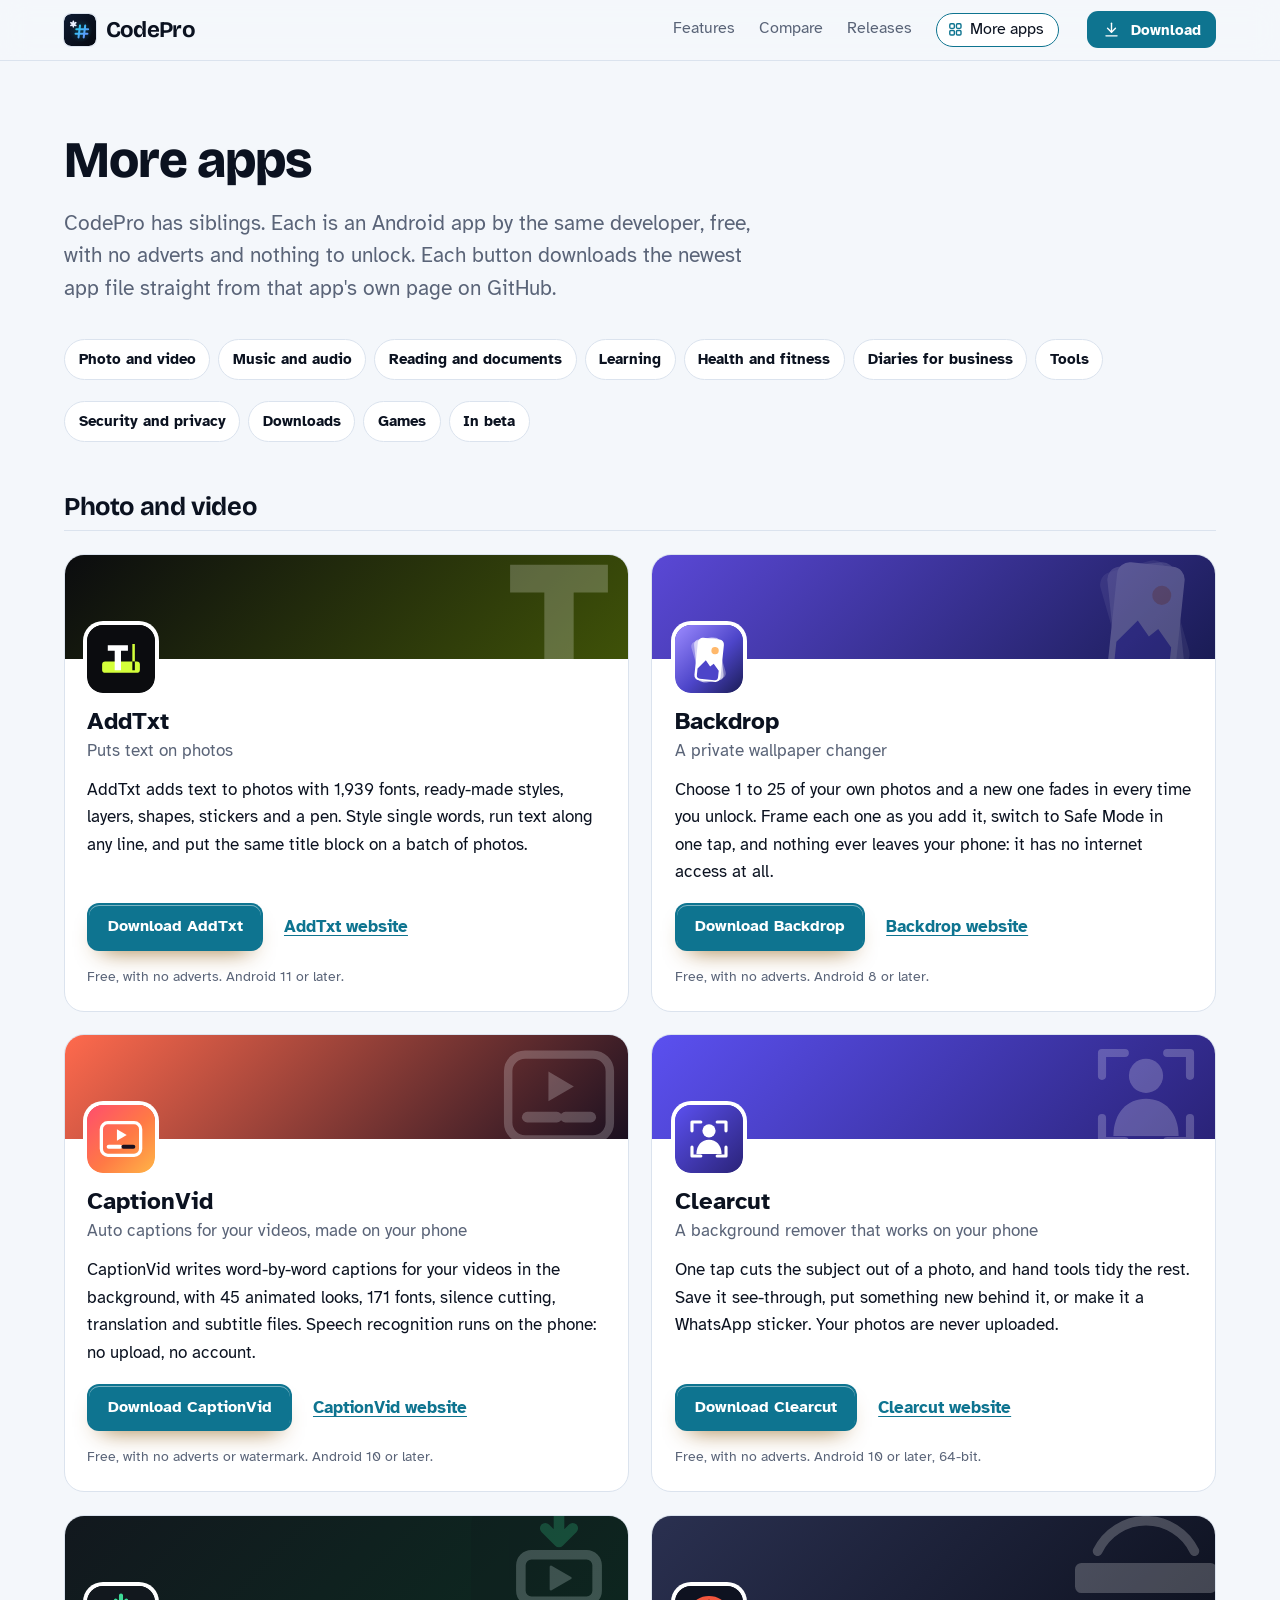
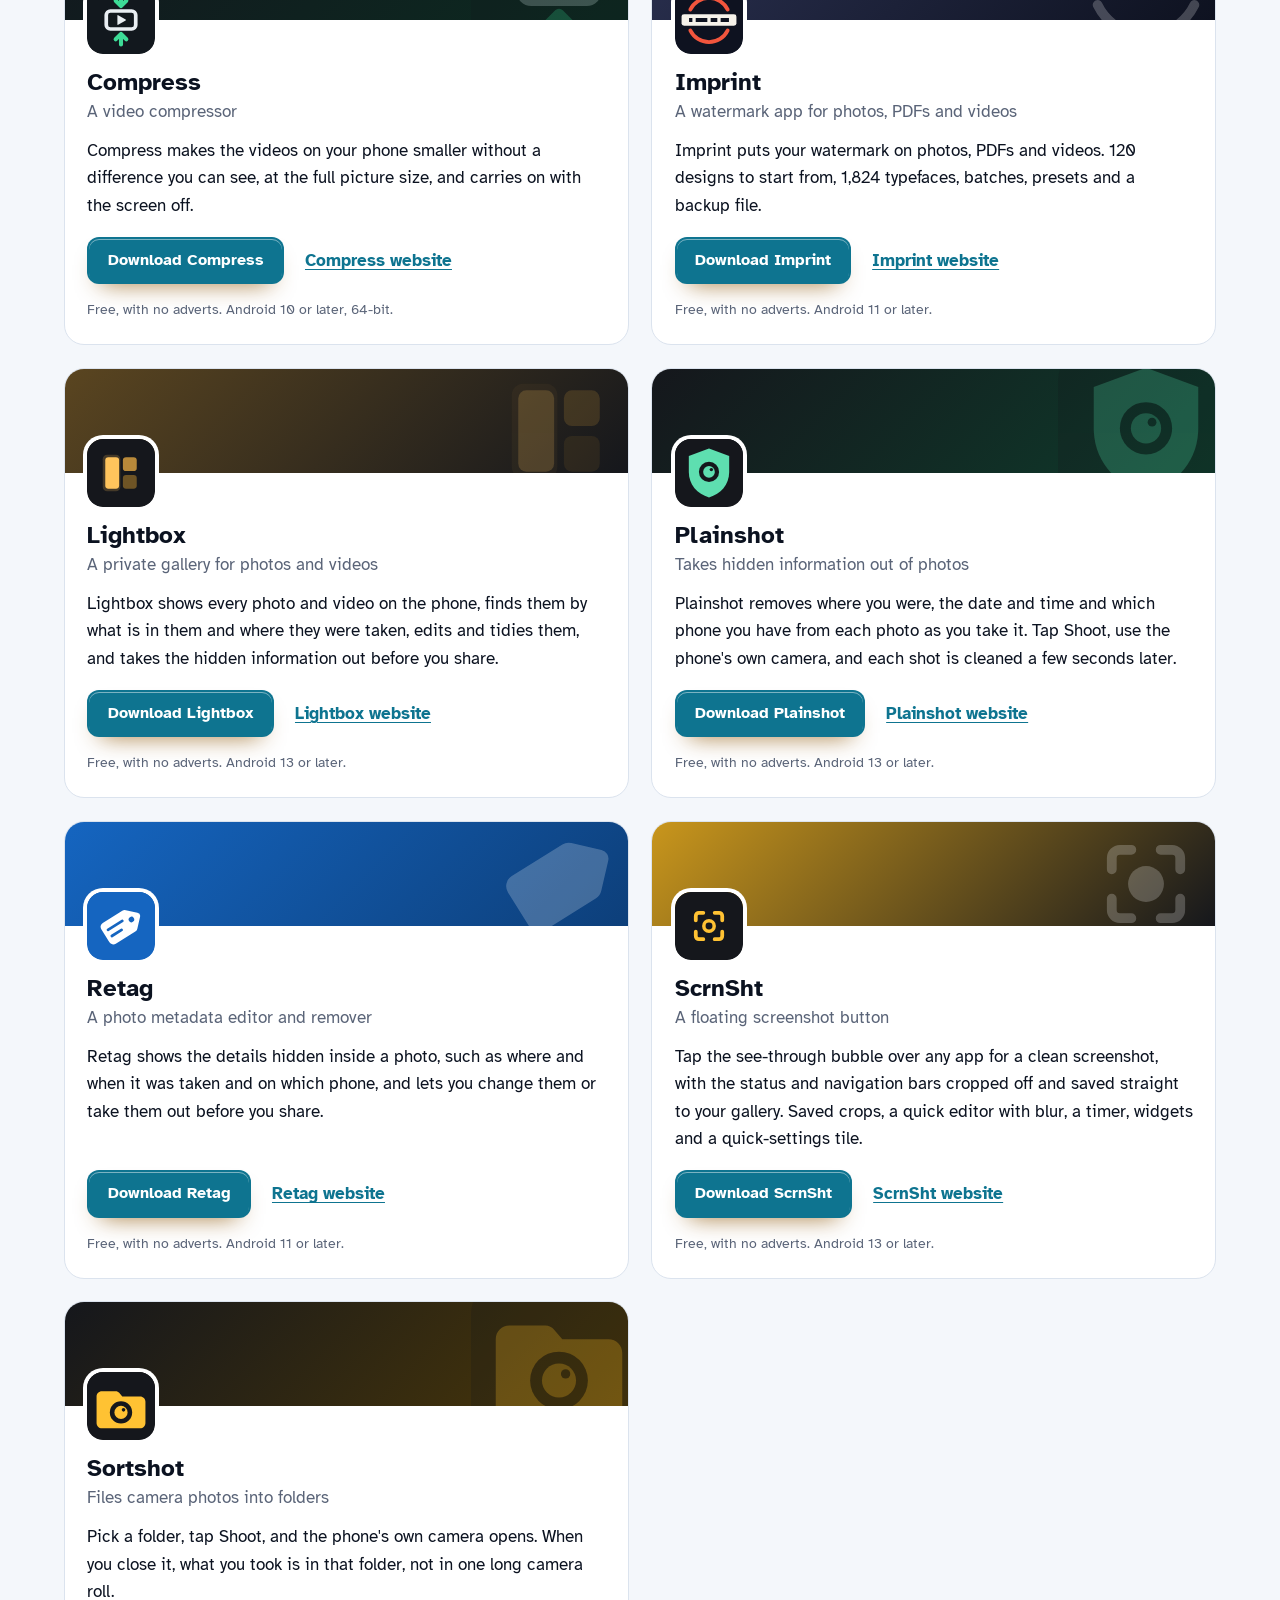
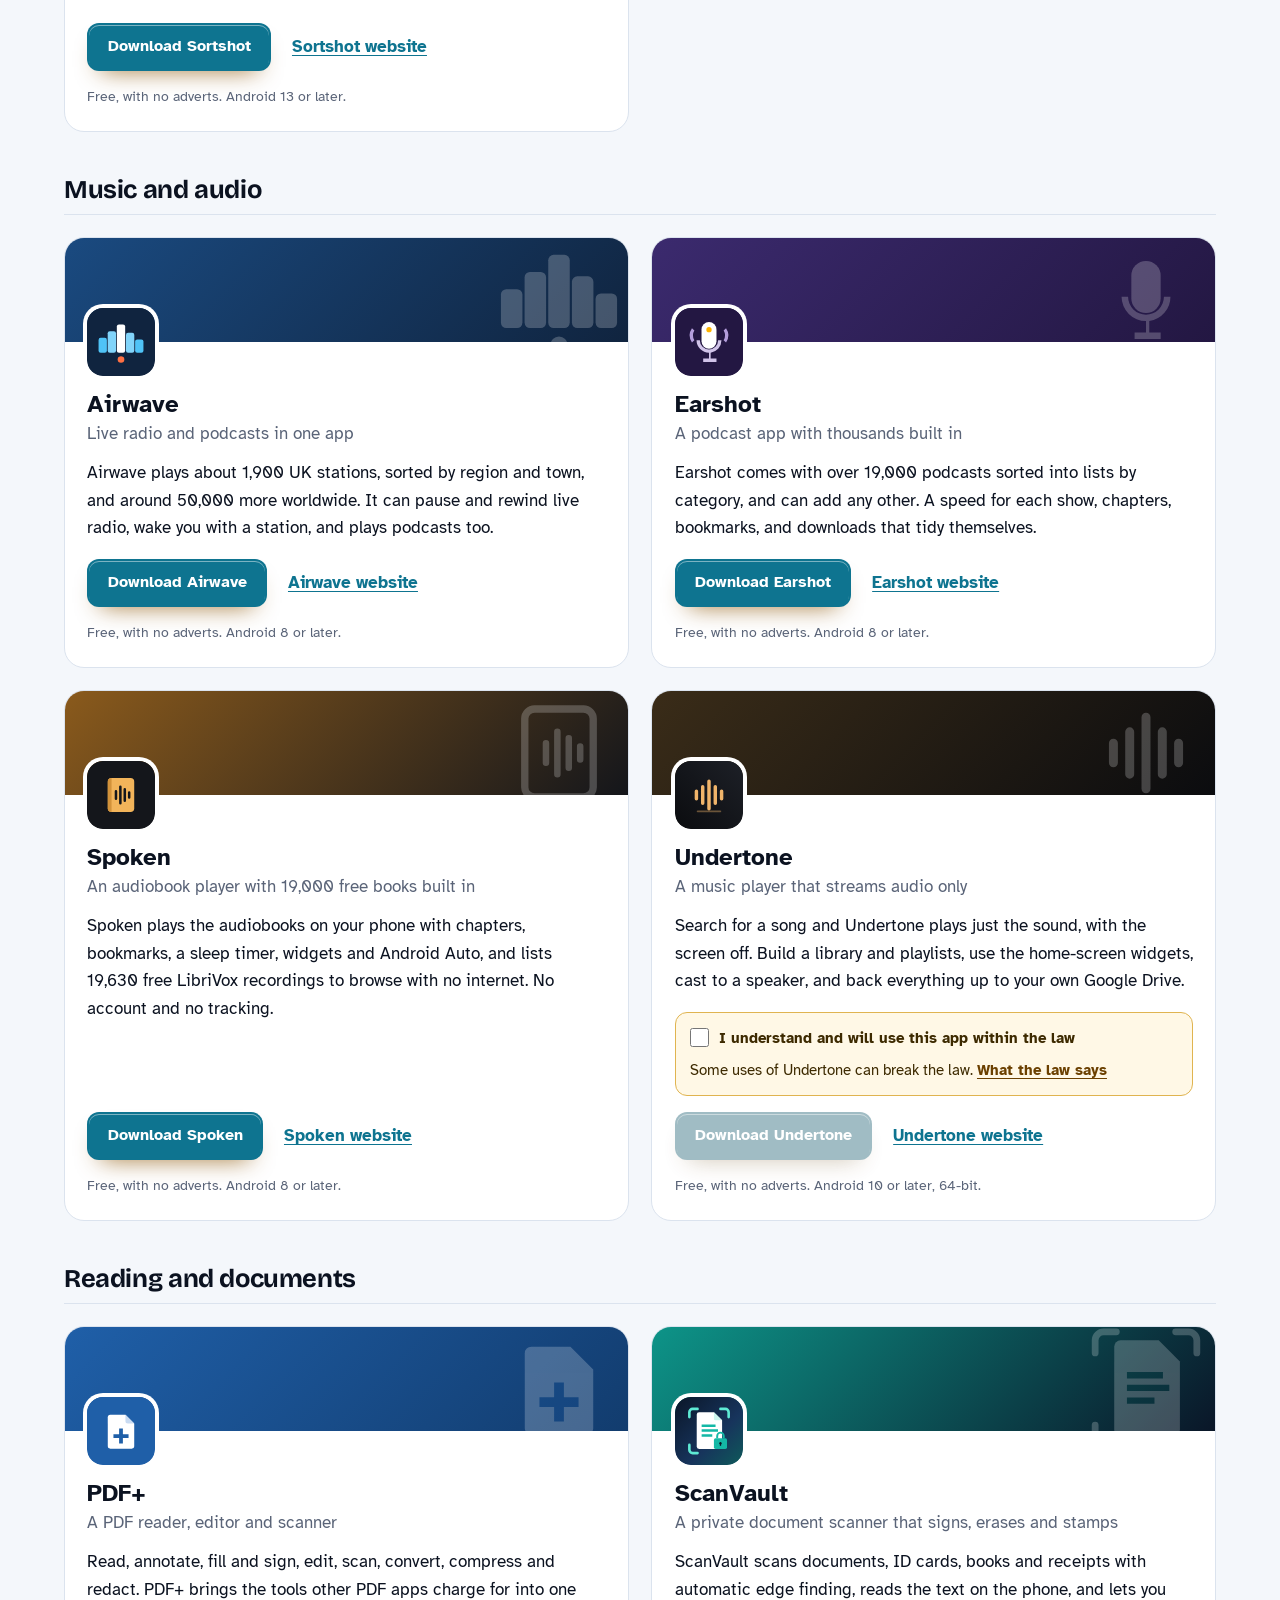
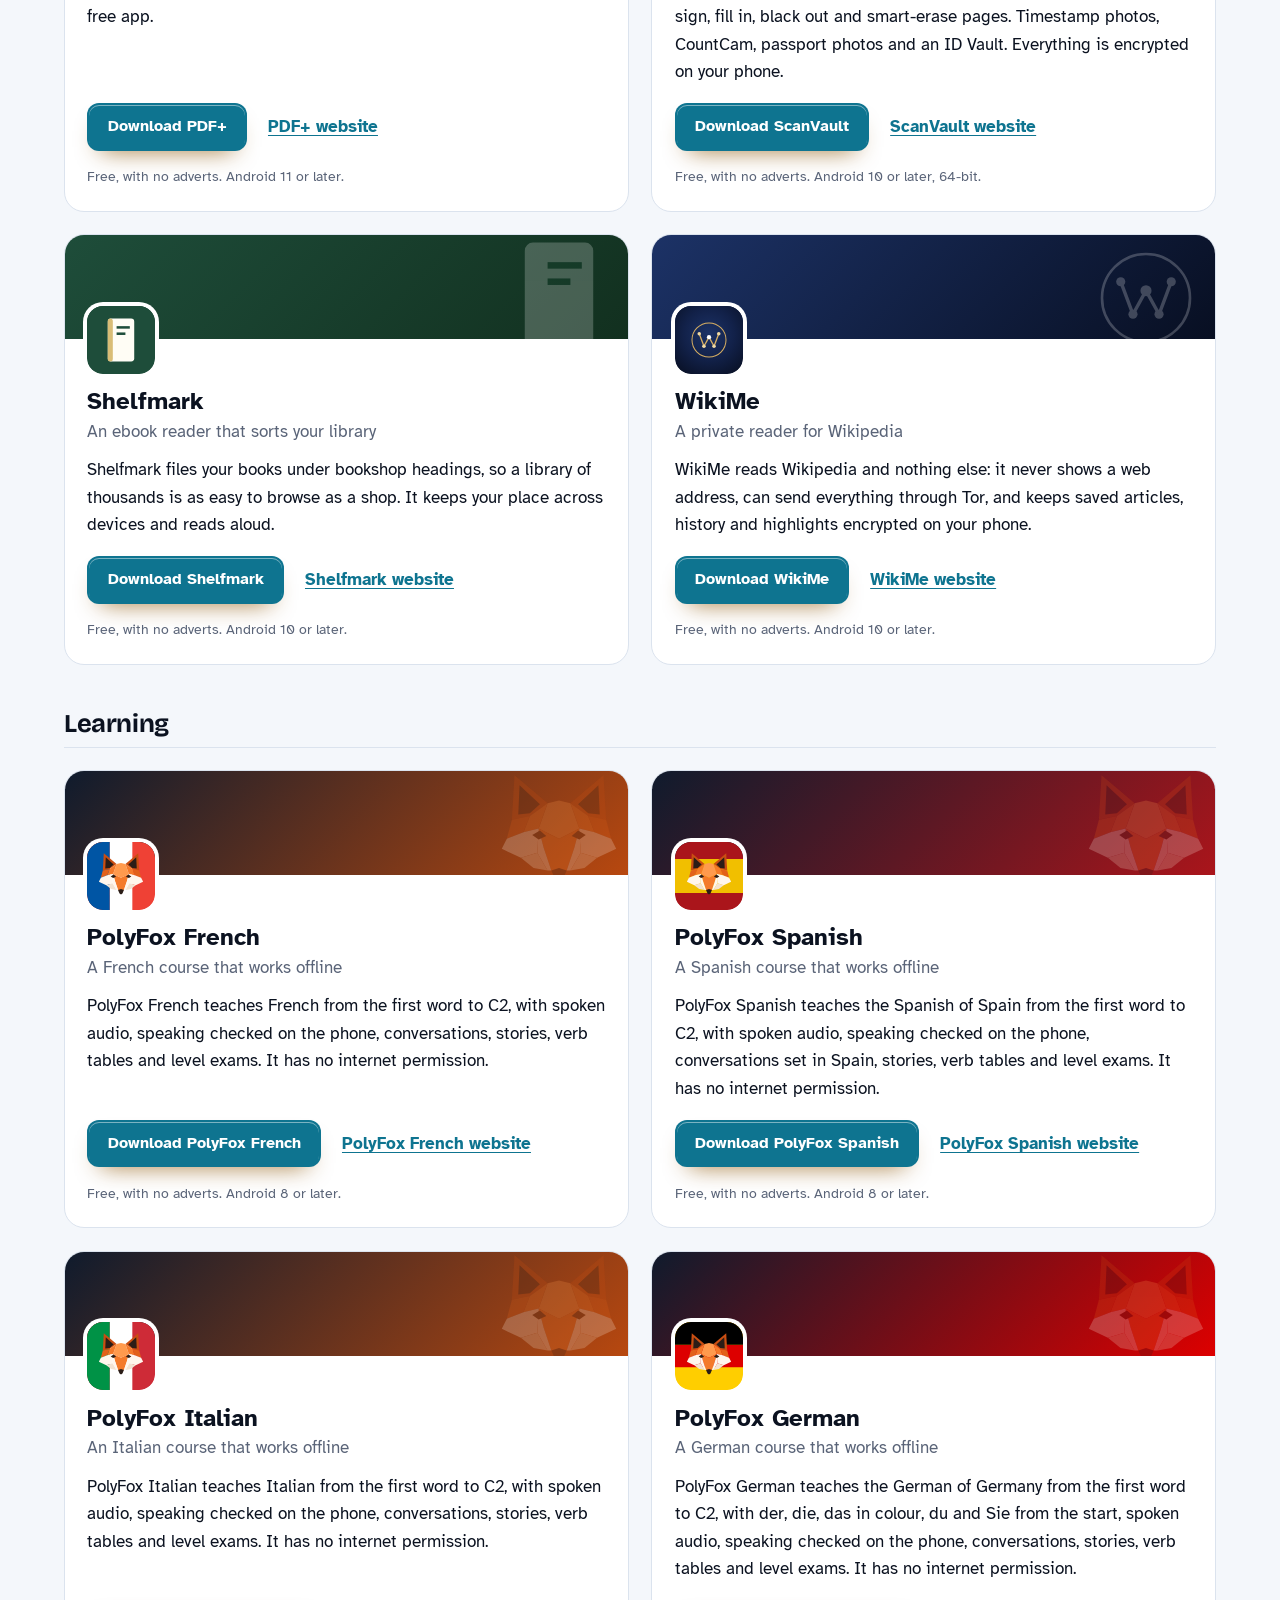
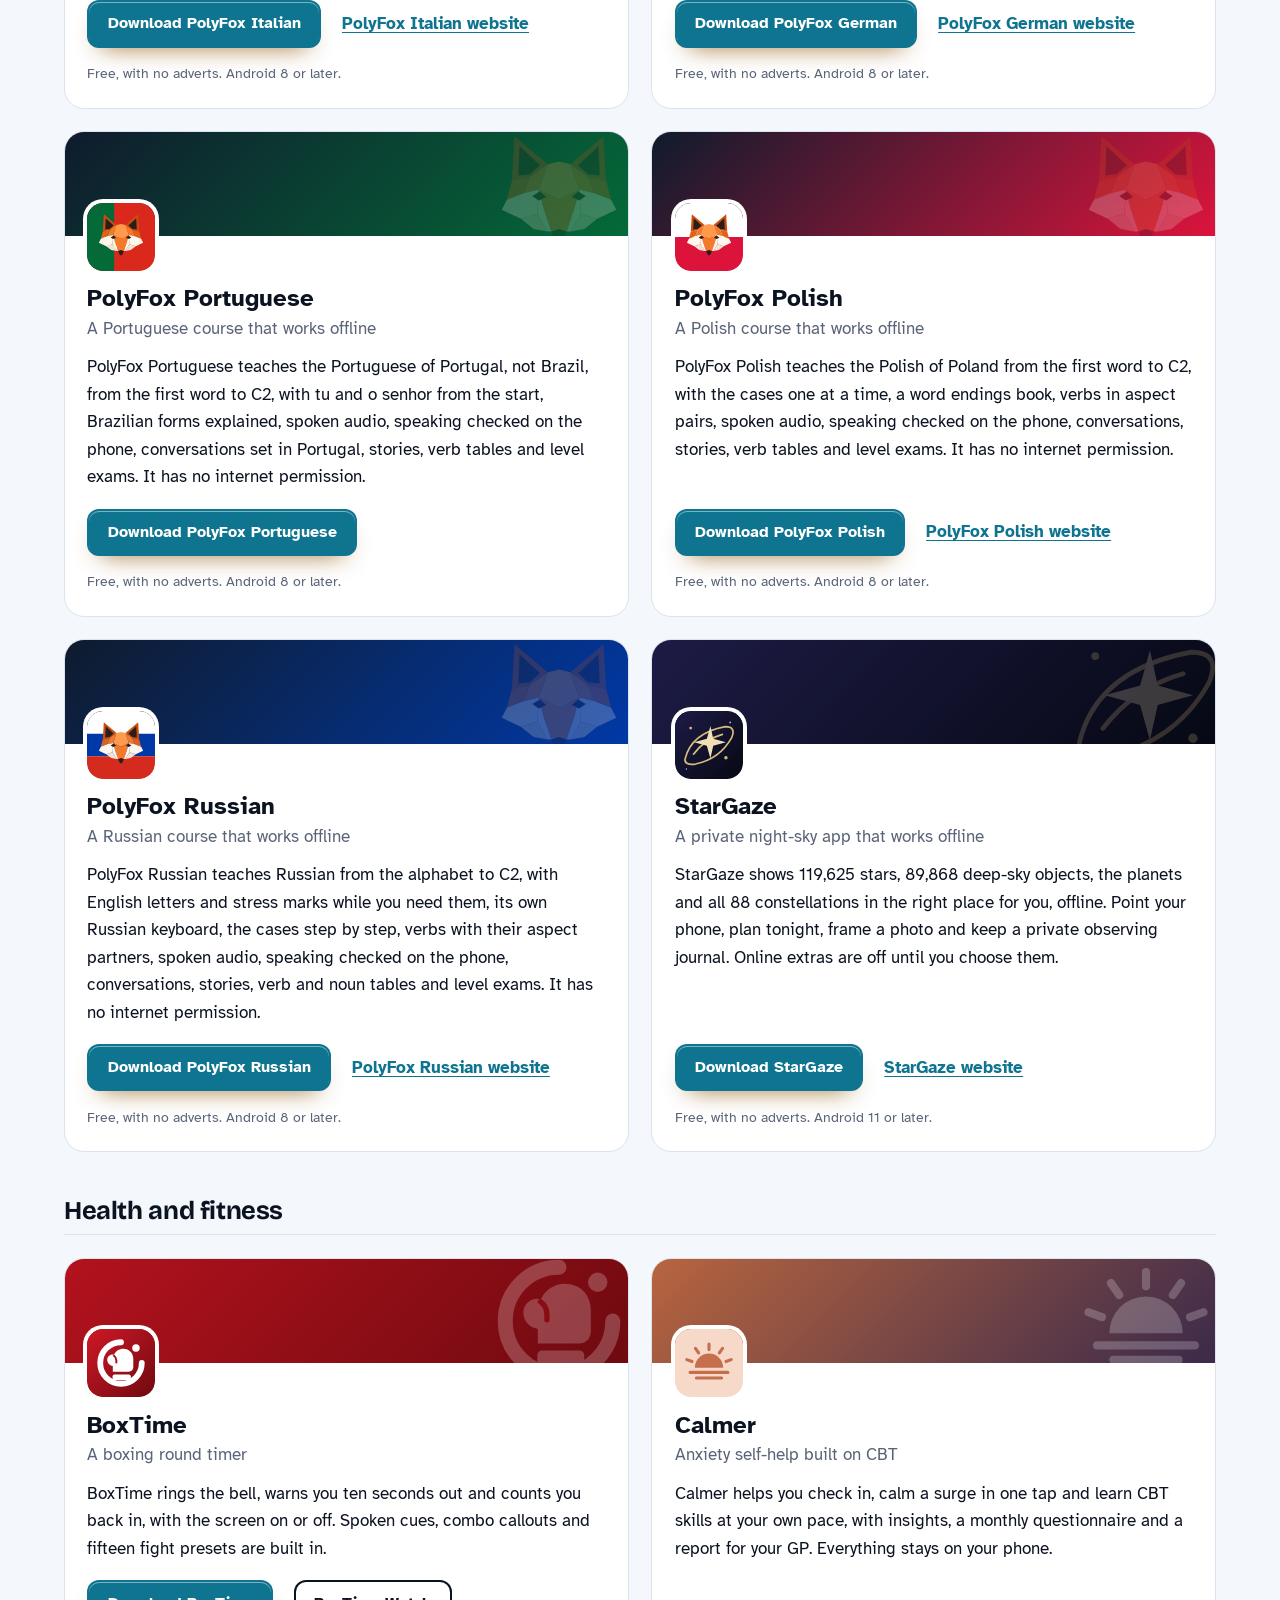
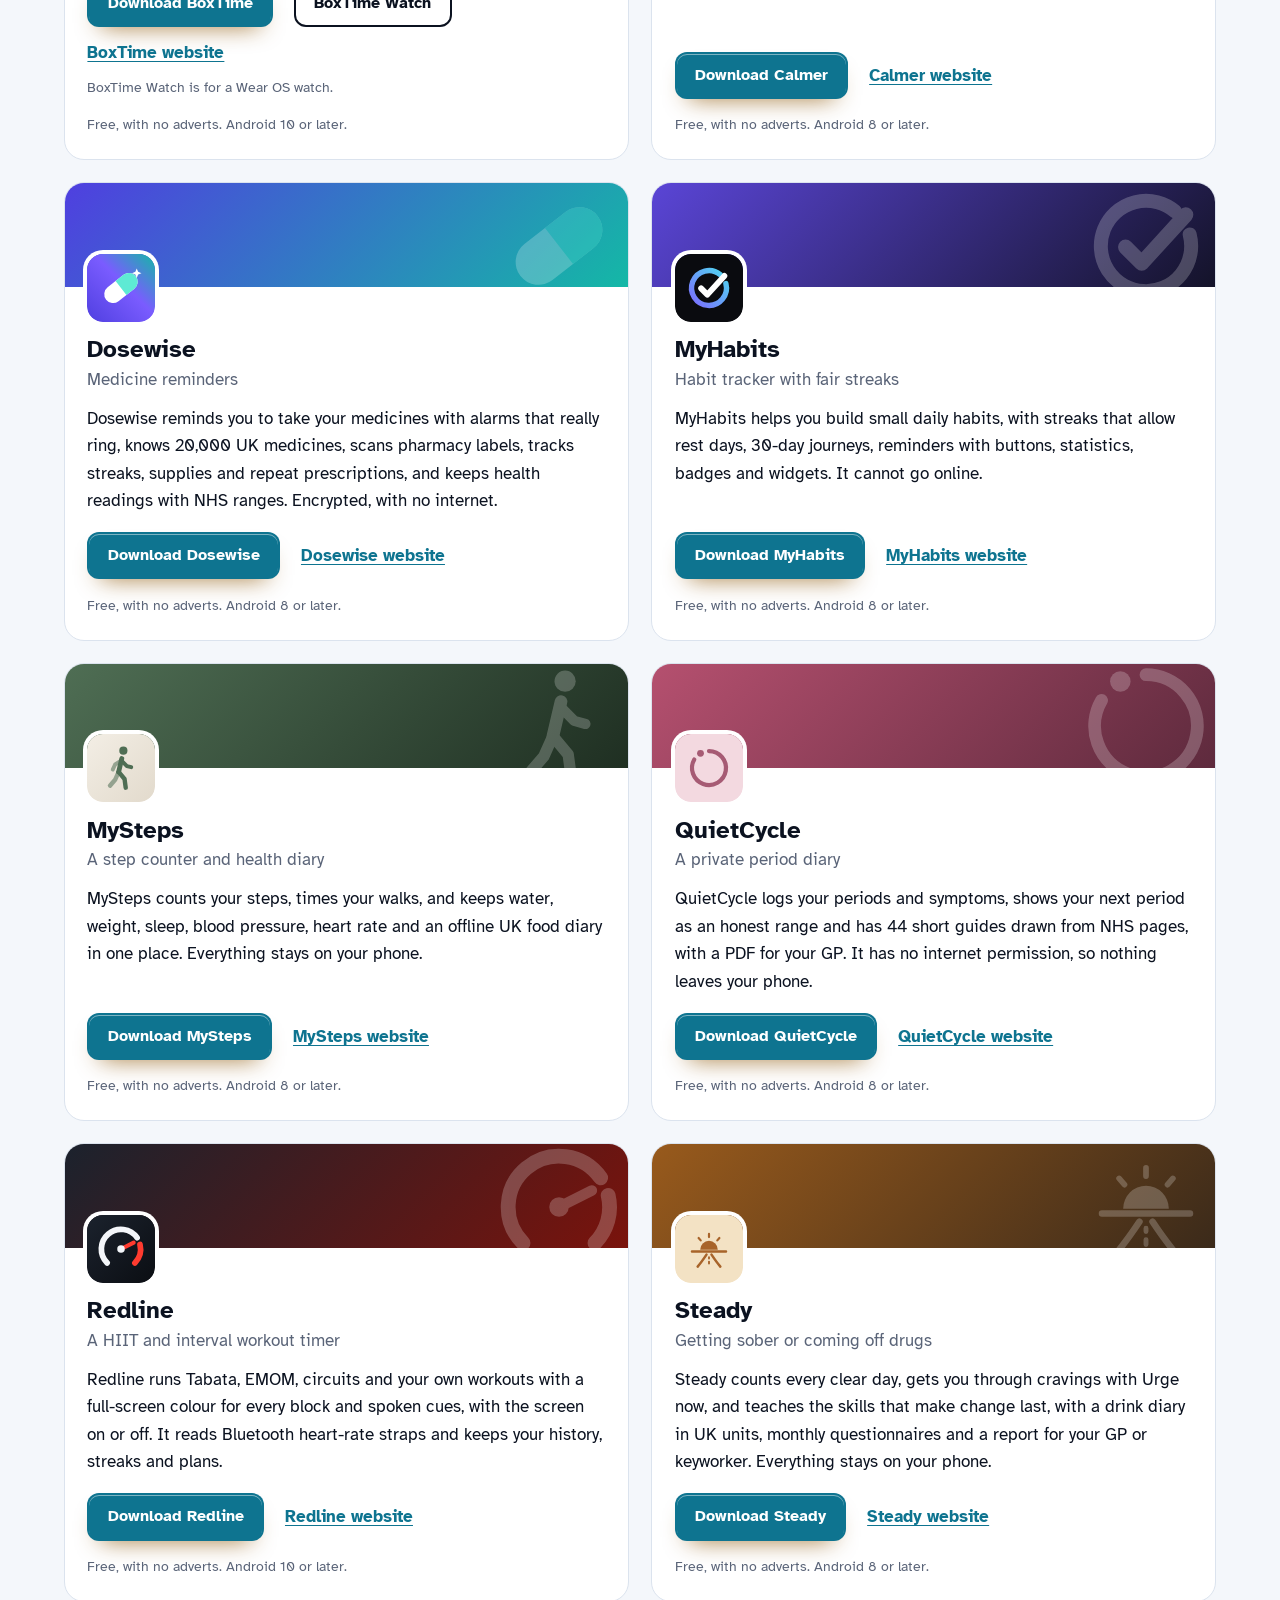
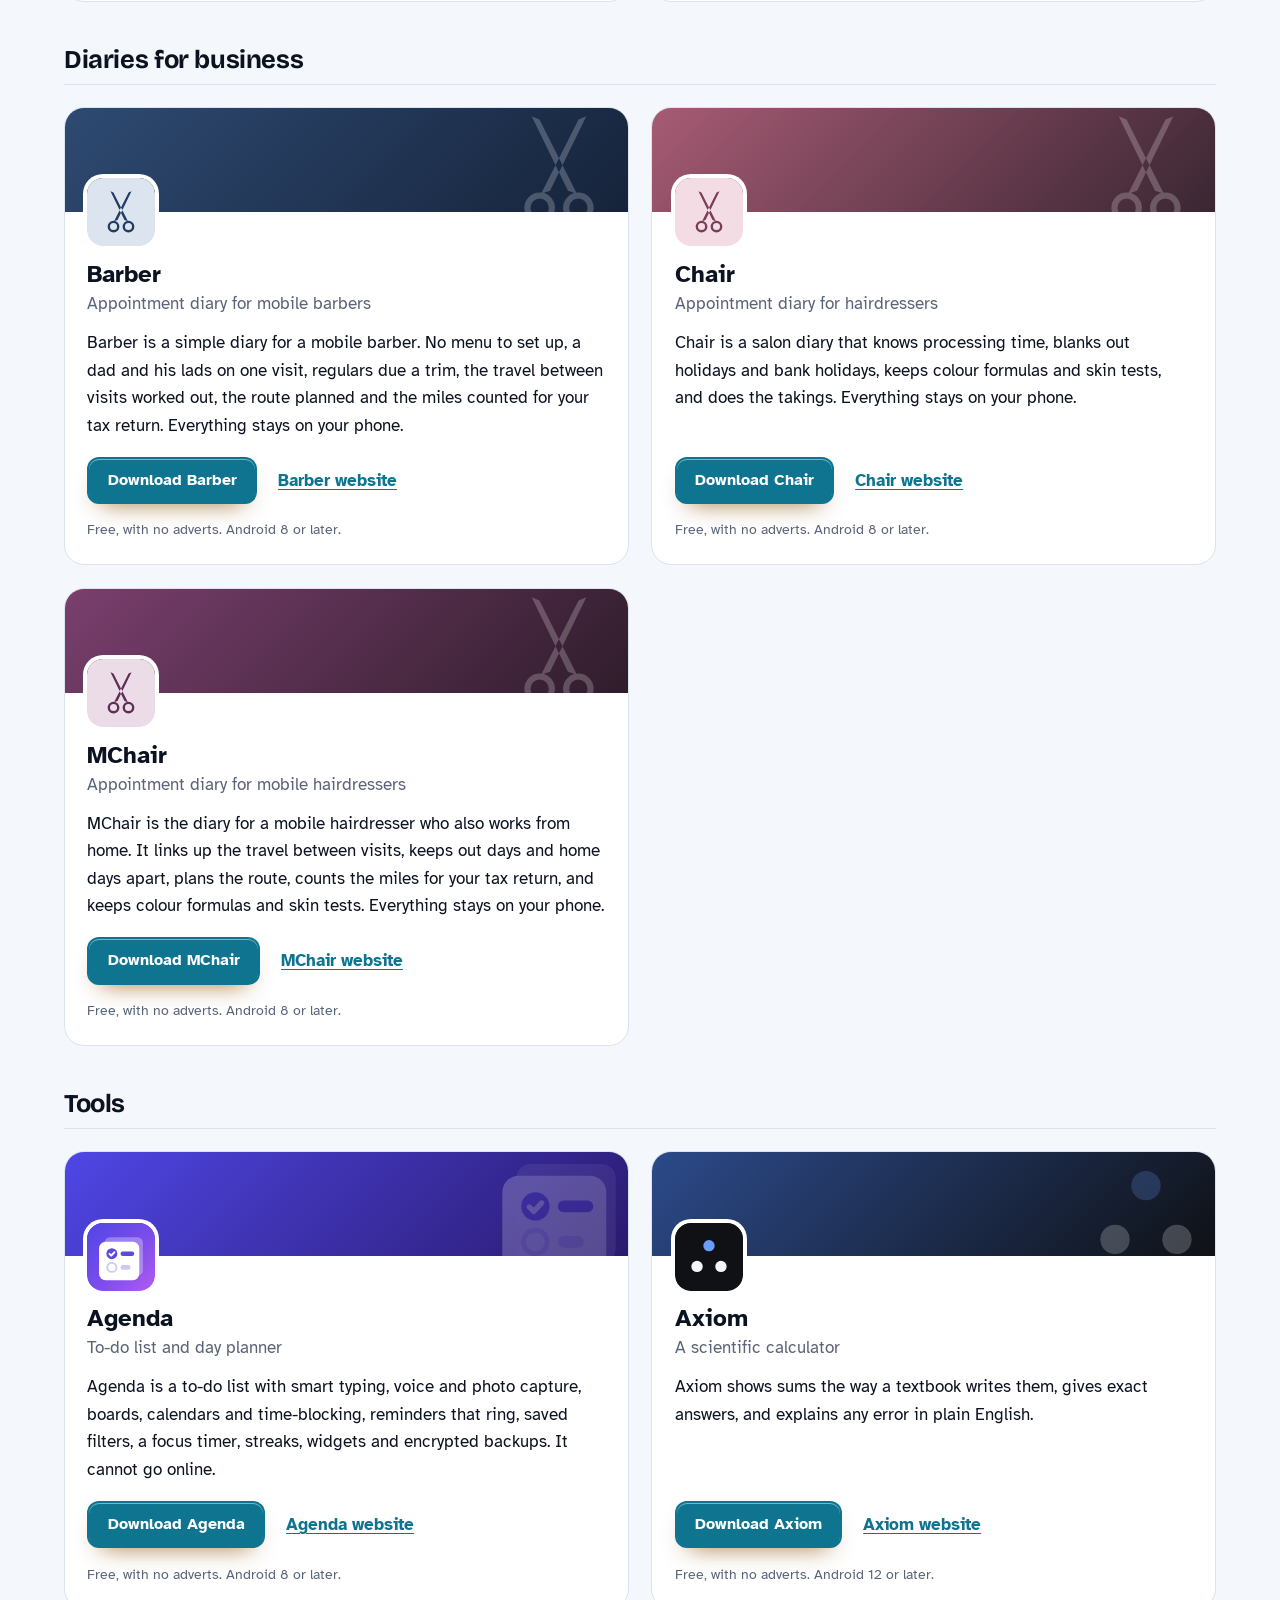
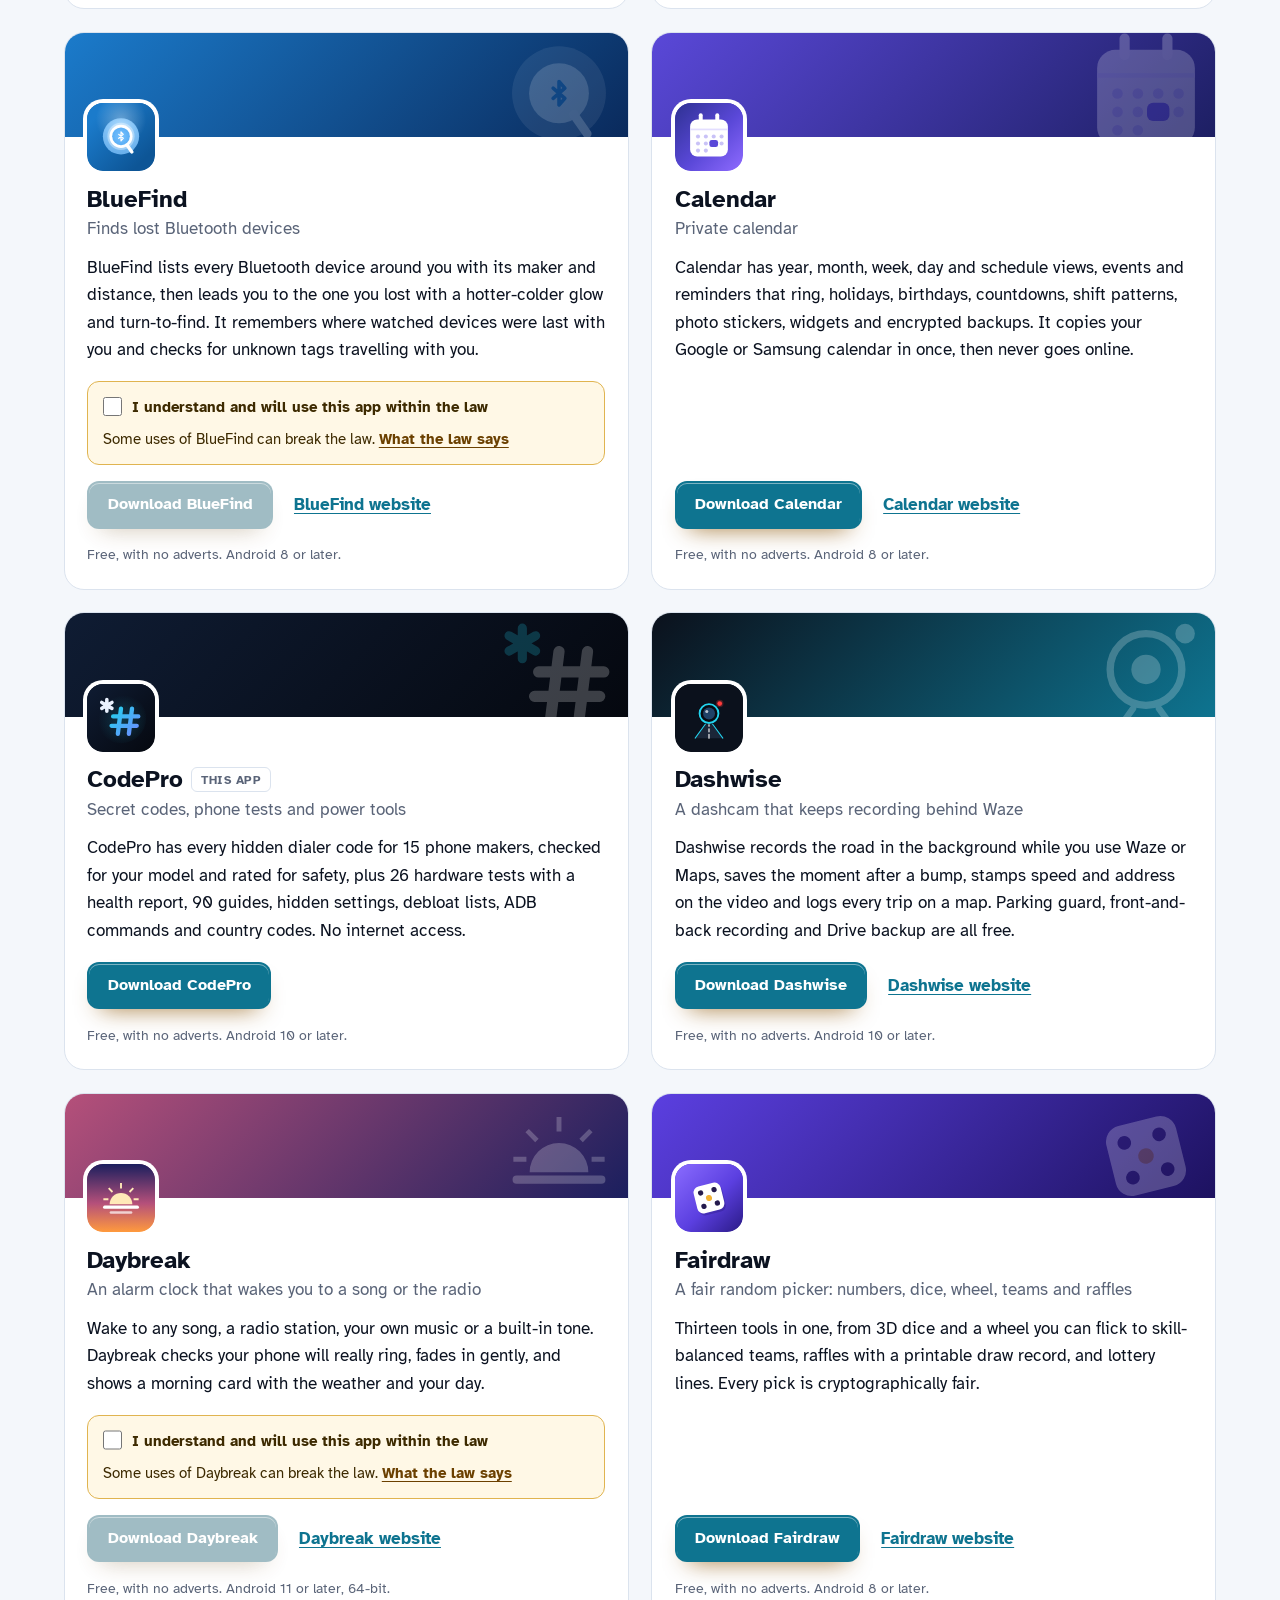
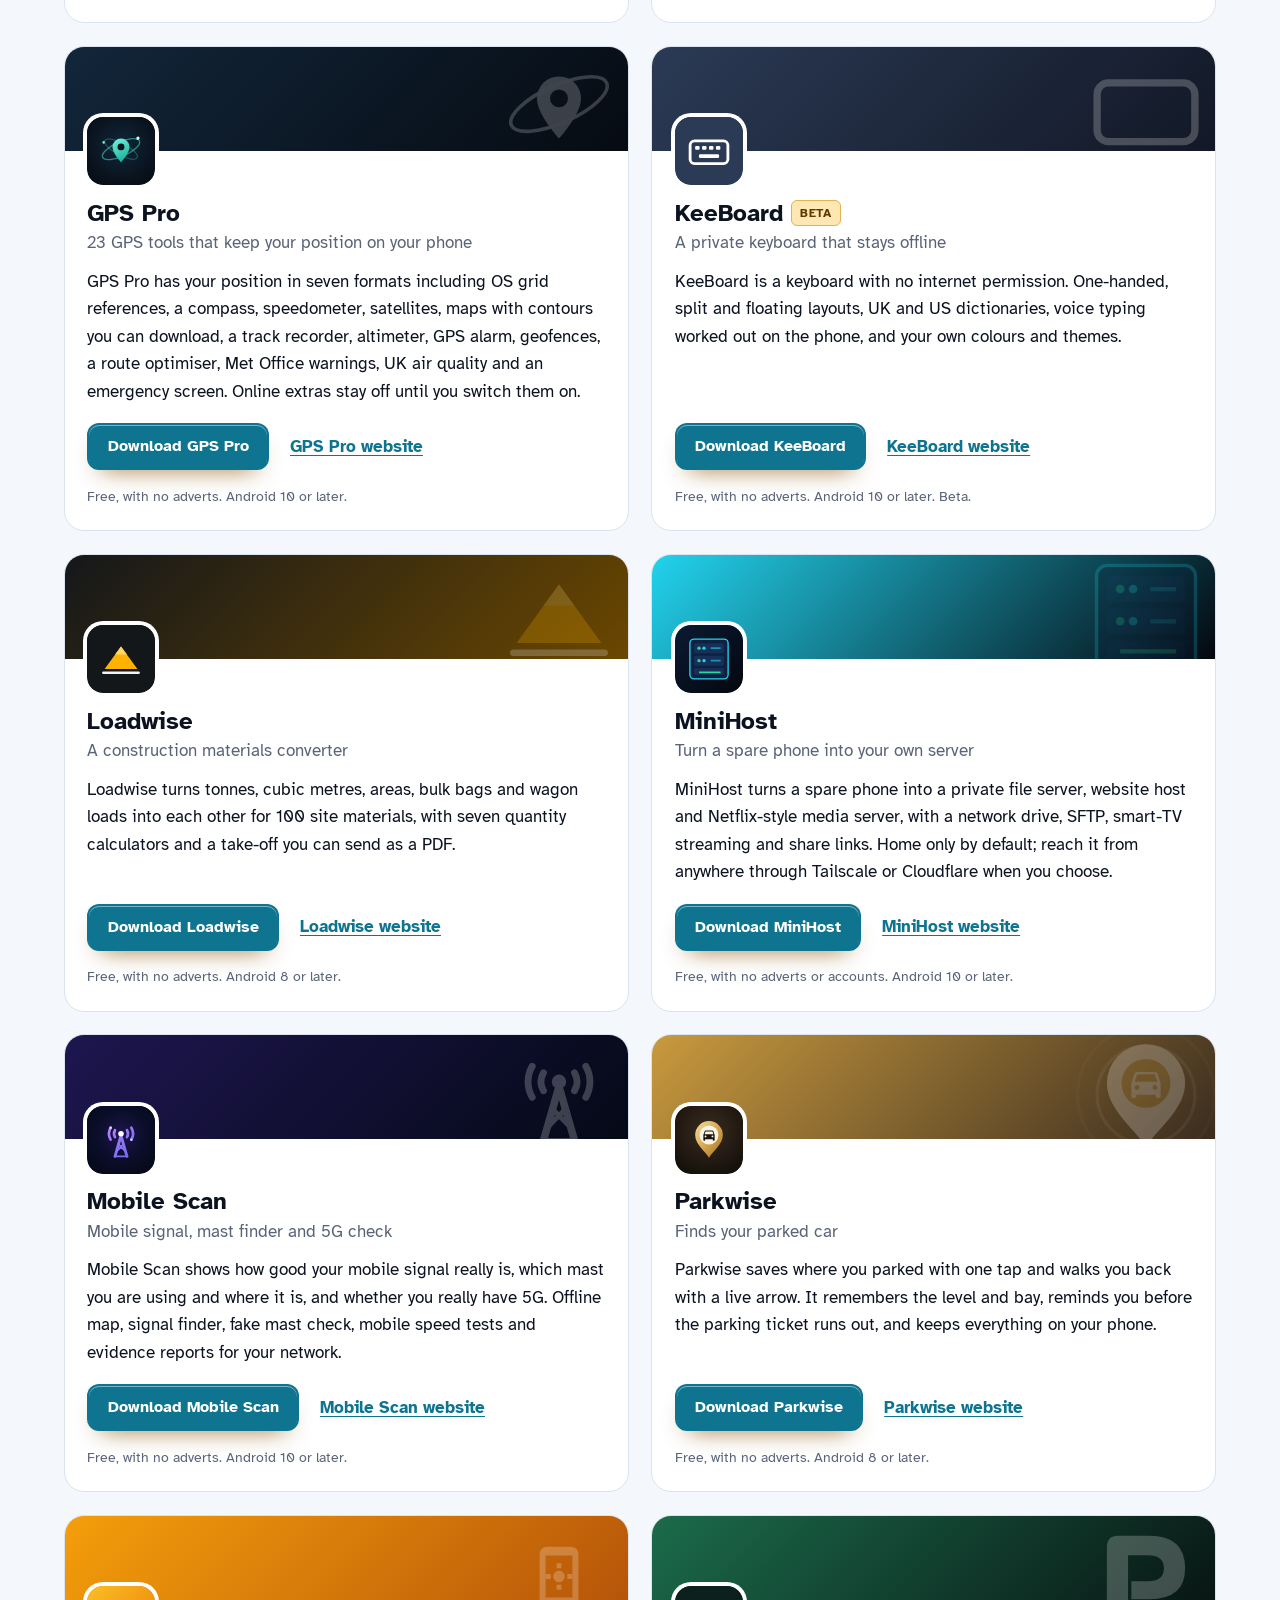
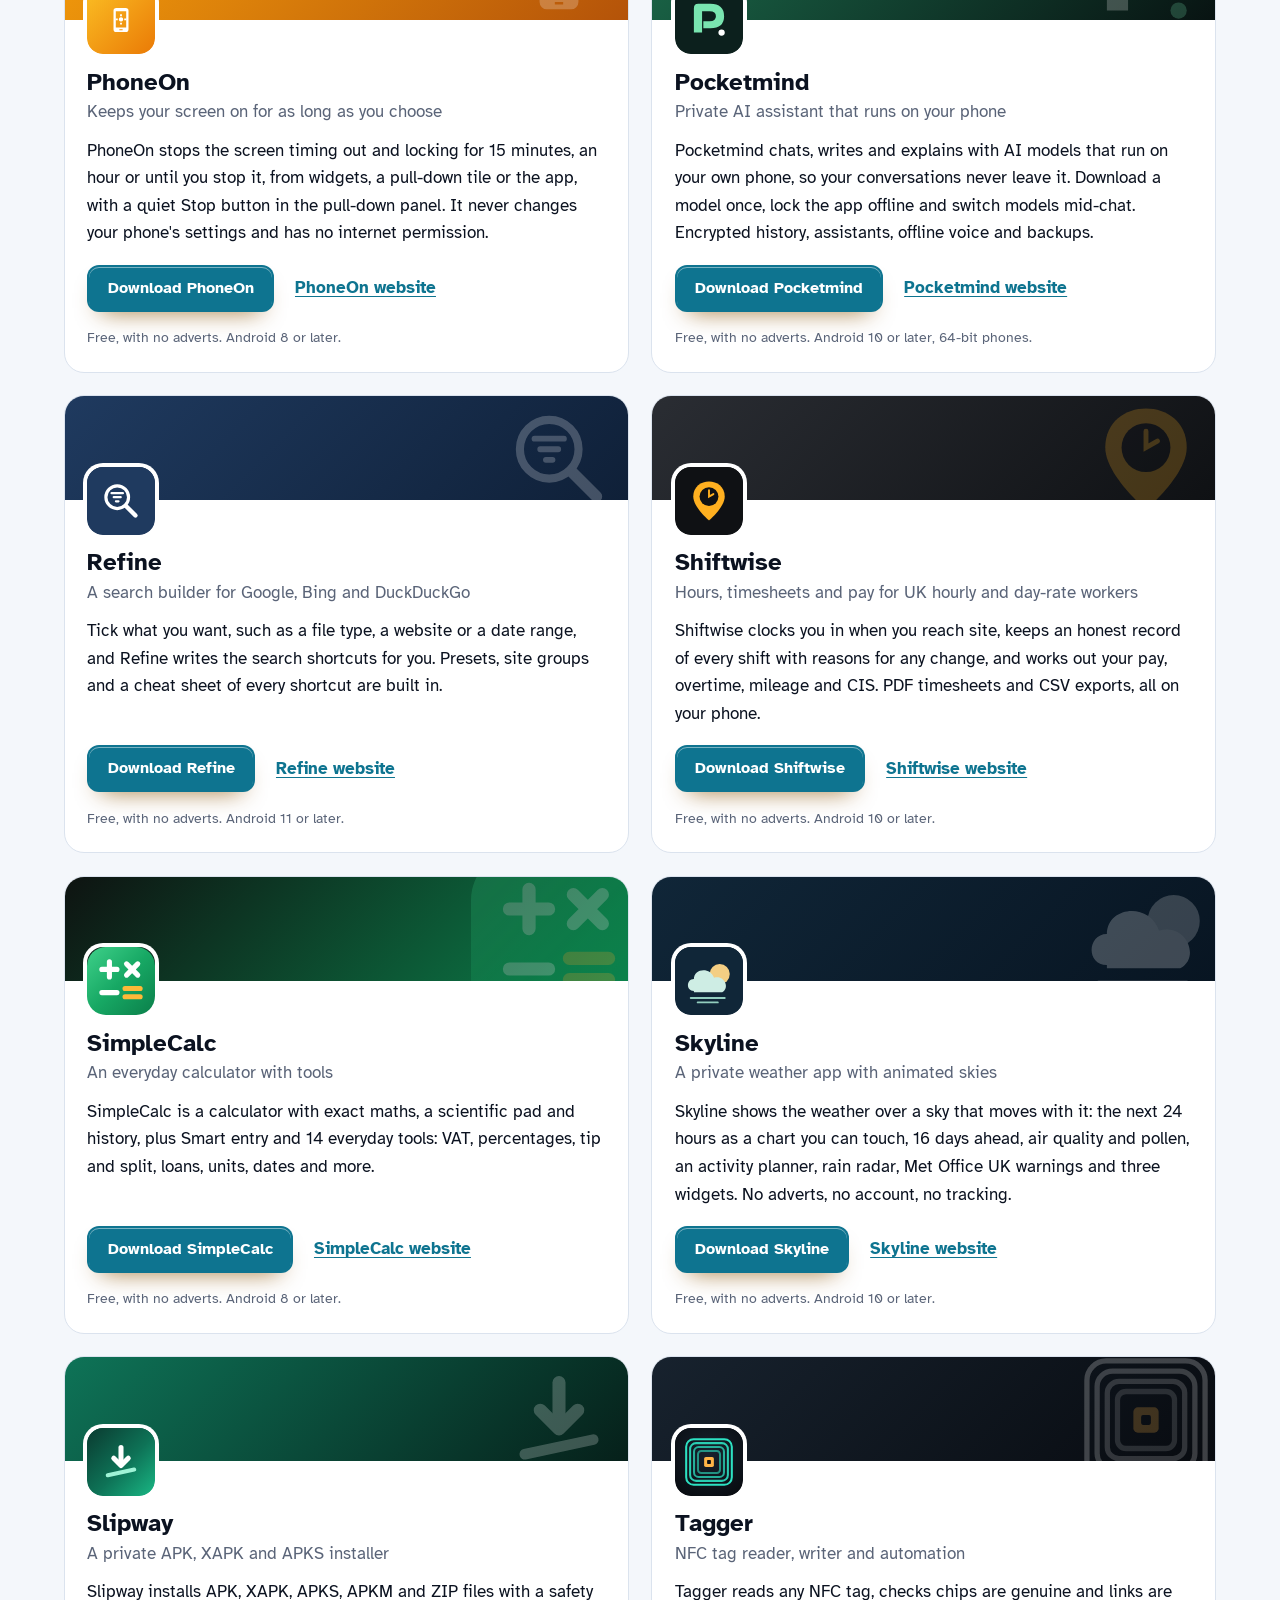
==== commit 2f85f2cd: "More apps: add Slipway" ====
--- a/more-apps.html
+++ b/more-apps.html
@@ -4,7 +4,7 @@
 <meta charset="utf-8">
 <meta name="viewport" content="width=device-width, initial-scale=1">
 <title>More free Android apps from the maker of CodePro</title>
-<meta name="description" content="All 92 free Android apps from the maker of CodePro, in one list by category, each with its download and a link to its website.">
+<meta name="description" content="All 93 free Android apps from the maker of CodePro, in one list by category, each with its download and a link to its website.">
 <meta name="author" content="Jonathan Jackson">
 <link rel="canonical" href="https://customgpter.github.io/codepro/more-apps.html">
 <meta name="theme-color" content="#f4f7fb" media="(prefers-color-scheme: light)">
@@ -12,7 +12,7 @@
 <meta property="og:type" content="website">
 <meta property="og:site_name" content="CodePro">
 <meta property="og:title" content="More free Android apps from the maker of CodePro">
-<meta property="og:description" content="All 92 free Android apps from the maker of CodePro, in one list by category, each with its download and a link to its website.">
+<meta property="og:description" content="All 93 free Android apps from the maker of CodePro, in one list by category, each with its download and a link to its website.">
 <meta property="og:url" content="https://customgpter.github.io/codepro/more-apps.html">
 <meta property="og:image" content="https://customgpter.github.io/codepro/assets/og.png">
 <meta property="og:image:width" content="1200">
@@ -26,7 +26,7 @@
 <link rel="preload" href="./assets/fonts/atkinson-hyperlegible-latin-400-normal.woff2" as="font" type="font/woff2" crossorigin>
 <link rel="stylesheet" href="./assets/site.css?v=1">
 <link rel="stylesheet" href="./assets/house.css?v=1">
-<script type="application/ld+json">{"@context":"https://schema.org","@type":"ItemList","name":"Apps from the maker of CodePro","url":"https://customgpter.github.io/codepro/more-apps.html","itemListElement":[{"@type":"ListItem","position":1,"name":"AddTxt","url":"https://customgpter.github.io/addtxt/"},{"@type":"ListItem","position":2,"name":"Backdrop","url":"https://customgpter.github.io/backdrop/"},{"@type":"ListItem","position":3,"name":"CaptionVid","url":"https://customgpter.github.io/captionvid/"},{"@type":"ListItem","position":4,"name":"Clearcut","url":"https://customgpter.github.io/clearcut/"},{"@type":"ListItem","position":5,"name":"Compress","url":"https://customgpter.github.io/compress/"},{"@type":"ListItem","position":6,"name":"Imprint","url":"https://customgpter.github.io/imprint/"},{"@type":"ListItem","position":7,"name":"Lightbox","url":"https://customgpter.github.io/lightbox/"},{"@type":"ListItem","position":8,"name":"Plainshot","url":"https://customgpter.github.io/plainshot/"},{"@type":"ListItem","position":9,"name":"Retag","url":"https://customgpter.github.io/retag/"},{"@type":"ListItem","position":10,"name":"ScrnSht","url":"https://customgpter.github.io/scrnsht/"},{"@type":"ListItem","position":11,"name":"Sortshot","url":"https://customgpter.github.io/sortshot/"},{"@type":"ListItem","position":12,"name":"Airwave","url":"https://customgpter.github.io/airwave/"},{"@type":"ListItem","position":13,"name":"Earshot","url":"https://customgpter.github.io/earshot/"},{"@type":"ListItem","position":14,"name":"Spoken","url":"https://customgpter.github.io/spoken/"},{"@type":"ListItem","position":15,"name":"Undertone","url":"https://customgpter.github.io/undertone/"},{"@type":"ListItem","position":16,"name":"PDF+","url":"https://customgpter.github.io/pdfplus/"},{"@type":"ListItem","position":17,"name":"ScanVault","url":"https://customgpter.github.io/scanvault/"},{"@type":"ListItem","position":18,"name":"Shelfmark","url":"https://customgpter.github.io/shelfmark/"},{"@type":"ListItem","position":19,"name":"WikiMe","url":"https://customgpter.github.io/wikime/"},{"@type":"ListItem","position":20,"name":"PolyFox French","url":"https://customgpter.github.io/polyfox/"},{"@type":"ListItem","position":21,"name":"PolyFox German","url":"https://customgpter.github.io/polyfox-german/"},{"@type":"ListItem","position":22,"name":"PolyFox Polish","url":"https://customgpter.github.io/polyfox-polish/"},{"@type":"ListItem","position":23,"name":"PolyFox Russian","url":"https://customgpter.github.io/polyfox-russian/"},{"@type":"ListItem","position":24,"name":"StarGaze","url":"https://customgpter.github.io/stargaze/"},{"@type":"ListItem","position":25,"name":"BoxTime","url":"https://customgpter.github.io/boxtime/"},{"@type":"ListItem","position":26,"name":"Calmer","url":"https://customgpter.github.io/calmer/"},{"@type":"ListItem","position":27,"name":"Dosewise","url":"https://customgpter.github.io/dosewise/"},{"@type":"ListItem","position":28,"name":"MyHabits","url":"https://customgpter.github.io/myhabits/"},{"@type":"ListItem","position":29,"name":"MySteps","url":"https://customgpter.github.io/mysteps/"},{"@type":"ListItem","position":30,"name":"QuietCycle","url":"https://customgpter.github.io/quietcycle/"},{"@type":"ListItem","position":31,"name":"Redline","url":"https://customgpter.github.io/redline/"},{"@type":"ListItem","position":32,"name":"Steady","url":"https://customgpter.github.io/steady/"},{"@type":"ListItem","position":33,"name":"Barber","url":"https://customgpter.github.io/barber/"},{"@type":"ListItem","position":34,"name":"Chair","url":"https://customgpter.github.io/chair/"},{"@type":"ListItem","position":35,"name":"MChair","url":"https://customgpter.github.io/mchair/"},{"@type":"ListItem","position":36,"name":"Agenda","url":"https://customgpter.github.io/agenda/"},{"@type":"ListItem","position":37,"name":"Axiom","url":"https://customgpter.github.io/axiom/"},{"@type":"ListItem","position":38,"name":"BlueFind","url":"https://customgpter.github.io/bluefind/"},{"@type":"ListItem","position":39,"name":"Calendar","url":"https://customgpter.github.io/calendar/"},{"@type":"ListItem","position":40,"name":"CodePro","url":"https://customgpter.github.io/codepro/"},{"@type":"ListItem","position":41,"name":"Dashwise","url":"https://customgpter.github.io/dashwise/"},{"@type":"ListItem","position":42,"name":"Daybreak","url":"https://customgpter.github.io/daybreak/"},{"@type":"ListItem","position":43,"name":"Fairdraw","url":"https://customgpter.github.io/fairdraw/"},{"@type":"ListItem","position":44,"name":"GPS Pro","url":"https://customgpter.github.io/gpspro/"},{"@type":"ListItem","position":45,"name":"KeeBoard","url":"https://customgpter.github.io/keeboard/"},{"@type":"ListItem","position":46,"name":"Loadwise","url":"https://customgpter.github.io/loadwise/"},{"@type":"ListItem","position":47,"name":"MiniHost","url":"https://customgpter.github.io/minihost/"},{"@type":"ListItem","position":48,"name":"Mobile Scan","url":"https://customgpter.github.io/mobilescan/"},{"@type":"ListItem","position":49,"name":"Parkwise","url":"https://customgpter.github.io/parkwise/"},{"@type":"ListItem","position":50,"name":"Pocketmind","url":"https://customgpter.github.io/pocketmind/"},{"@type":"ListItem","position":51,"name":"Refine","url":"https://customgpter.github.io/refine/"},{"@type":"ListItem","position":52,"name":"Shiftwise","url":"https://customgpter.github.io/shiftwise/"},{"@type":"ListItem","position":53,"name":"SimpleCalc","url":"https://customgpter.github.io/simplecalc/"},{"@type":"ListItem","position":54,"name":"Skyline","url":"https://customgpter.github.io/skyline/"},{"@type":"ListItem","position":55,"name":"Tagger","url":"https://customgpter.github.io/tagger/"},{"@type":"ListItem","position":56,"name":"TotalClean","url":"https://customgpter.github.io/totalclean/"},{"@type":"ListItem","position":57,"name":"TVLink","url":"https://customgpter.github.io/tvlink/"},{"@type":"ListItem","position":58,"name":"Unbox","url":"https://customgpter.github.io/unbox/"},{"@type":"ListItem","position":59,"name":"WhatsKeep","url":"https://customgpter.github.io/whatskeep/"},{"@type":"ListItem","position":60,"name":"WiFi Scan","url":"https://customgpter.github.io/wifiscan/"},{"@type":"ListItem","position":61,"name":"Auditly","url":"https://customgpter.github.io/auditly/"},{"@type":"ListItem","position":62,"name":"Backchannel","url":"https://customgpter.github.io/backchannel/"},{"@type":"ListItem","position":63,"name":"ENotes","url":"https://customgpter.github.io/enotes/"},{"@type":"ListItem","position":64,"name":"FindMe","url":"https://customgpter.github.io/findme/"},{"@type":"ListItem","position":65,"name":"iLock","url":"https://customgpter.github.io/ilock/"},{"@type":"ListItem","position":66,"name":"ImSafe","url":"https://customgpter.github.io/imsafe/"},{"@type":"ListItem","position":67,"name":"IShred","url":"https://customgpter.github.io/ishred/"},{"@type":"ListItem","position":68,"name":"LockBox","url":"https://customgpter.github.io/lockbox/"},{"@type":"ListItem","position":69,"name":"PassVault","url":"https://customgpter.github.io/passvault/"},{"@type":"ListItem","position":70,"name":"SpyFind","url":"https://customgpter.github.io/spyfind/"},{"@type":"ListItem","position":71,"name":"TextWipe","url":"https://customgpter.github.io/textwipe/"},{"@type":"ListItem","position":72,"name":"Tracewire","url":"https://customgpter.github.io/tracewire/"},{"@type":"ListItem","position":73,"name":"Vigil","url":"https://customgpter.github.io/vigil/"},{"@type":"ListItem","position":74,"name":"Grab","url":"https://customgpter.github.io/grab/"},{"@type":"ListItem","position":75,"name":"Swarm","url":"https://customgpter.github.io/swarm/"},{"@type":"ListItem","position":76,"name":"Plane Games","url":"https://customgpter.github.io/plane-games/"},{"@type":"ListItem","position":77,"name":"Ninefold","url":"https://customgpter.github.io/ninefold/"},{"@type":"ListItem","position":78,"name":"Cubewise","url":"https://customgpter.github.io/cubewise/"},{"@type":"ListItem","position":79,"name":"Tilewise","url":"https://customgpter.github.io/tilewise/"},{"@type":"ListItem","position":80,"name":"Letterwise","url":"https://customgpter.github.io/letterwise/"},{"@type":"ListItem","position":81,"name":"Kingside","url":"https://customgpter.github.io/kingside/"},{"@type":"ListItem","position":82,"name":"Deckhand","url":"https://customgpter.github.io/deckhand/"},{"@type":"ListItem","position":83,"name":"SNESForge","url":"https://customgpter.github.io/snesforge/"},{"@type":"ListItem","position":84,"name":"Fame Boy","url":"https://customgpter.github.io/fameboy/"},{"@type":"ListItem","position":85,"name":"PSPPro","url":"https://customgpter.github.io/psppro/"},{"@type":"ListItem","position":86,"name":"MegaGen","url":"https://customgpter.github.io/megagen/"},{"@type":"ListItem","position":87,"name":"QVR","url":"https://customgpter.github.io/qvr/"},{"@type":"ListItem","position":88,"name":"QVR Watch","url":"https://customgpter.github.io/qvr-watch/"},{"@type":"ListItem","position":89,"name":"QVRLite","url":"https://customgpter.github.io/qvrlite/"},{"@type":"ListItem","position":90,"name":"Onionz","url":"https://customgpter.github.io/onionz/"},{"@type":"ListItem","position":91,"name":"OnionzWeb","url":"https://customgpter.github.io/onionzweb/"}]}</script>
+<script type="application/ld+json">{"@context":"https://schema.org","@type":"ItemList","name":"Apps from the maker of CodePro","url":"https://customgpter.github.io/codepro/more-apps.html","itemListElement":[{"@type":"ListItem","position":1,"name":"AddTxt","url":"https://customgpter.github.io/addtxt/"},{"@type":"ListItem","position":2,"name":"Backdrop","url":"https://customgpter.github.io/backdrop/"},{"@type":"ListItem","position":3,"name":"CaptionVid","url":"https://customgpter.github.io/captionvid/"},{"@type":"ListItem","position":4,"name":"Clearcut","url":"https://customgpter.github.io/clearcut/"},{"@type":"ListItem","position":5,"name":"Compress","url":"https://customgpter.github.io/compress/"},{"@type":"ListItem","position":6,"name":"Imprint","url":"https://customgpter.github.io/imprint/"},{"@type":"ListItem","position":7,"name":"Lightbox","url":"https://customgpter.github.io/lightbox/"},{"@type":"ListItem","position":8,"name":"Plainshot","url":"https://customgpter.github.io/plainshot/"},{"@type":"ListItem","position":9,"name":"Retag","url":"https://customgpter.github.io/retag/"},{"@type":"ListItem","position":10,"name":"ScrnSht","url":"https://customgpter.github.io/scrnsht/"},{"@type":"ListItem","position":11,"name":"Sortshot","url":"https://customgpter.github.io/sortshot/"},{"@type":"ListItem","position":12,"name":"Airwave","url":"https://customgpter.github.io/airwave/"},{"@type":"ListItem","position":13,"name":"Earshot","url":"https://customgpter.github.io/earshot/"},{"@type":"ListItem","position":14,"name":"Spoken","url":"https://customgpter.github.io/spoken/"},{"@type":"ListItem","position":15,"name":"Undertone","url":"https://customgpter.github.io/undertone/"},{"@type":"ListItem","position":16,"name":"PDF+","url":"https://customgpter.github.io/pdfplus/"},{"@type":"ListItem","position":17,"name":"ScanVault","url":"https://customgpter.github.io/scanvault/"},{"@type":"ListItem","position":18,"name":"Shelfmark","url":"https://customgpter.github.io/shelfmark/"},{"@type":"ListItem","position":19,"name":"WikiMe","url":"https://customgpter.github.io/wikime/"},{"@type":"ListItem","position":20,"name":"PolyFox French","url":"https://customgpter.github.io/polyfox/"},{"@type":"ListItem","position":21,"name":"PolyFox German","url":"https://customgpter.github.io/polyfox-german/"},{"@type":"ListItem","position":22,"name":"PolyFox Polish","url":"https://customgpter.github.io/polyfox-polish/"},{"@type":"ListItem","position":23,"name":"PolyFox Russian","url":"https://customgpter.github.io/polyfox-russian/"},{"@type":"ListItem","position":24,"name":"StarGaze","url":"https://customgpter.github.io/stargaze/"},{"@type":"ListItem","position":25,"name":"BoxTime","url":"https://customgpter.github.io/boxtime/"},{"@type":"ListItem","position":26,"name":"Calmer","url":"https://customgpter.github.io/calmer/"},{"@type":"ListItem","position":27,"name":"Dosewise","url":"https://customgpter.github.io/dosewise/"},{"@type":"ListItem","position":28,"name":"MyHabits","url":"https://customgpter.github.io/myhabits/"},{"@type":"ListItem","position":29,"name":"MySteps","url":"https://customgpter.github.io/mysteps/"},{"@type":"ListItem","position":30,"name":"QuietCycle","url":"https://customgpter.github.io/quietcycle/"},{"@type":"ListItem","position":31,"name":"Redline","url":"https://customgpter.github.io/redline/"},{"@type":"ListItem","position":32,"name":"Steady","url":"https://customgpter.github.io/steady/"},{"@type":"ListItem","position":33,"name":"Barber","url":"https://customgpter.github.io/barber/"},{"@type":"ListItem","position":34,"name":"Chair","url":"https://customgpter.github.io/chair/"},{"@type":"ListItem","position":35,"name":"MChair","url":"https://customgpter.github.io/mchair/"},{"@type":"ListItem","position":36,"name":"Agenda","url":"https://customgpter.github.io/agenda/"},{"@type":"ListItem","position":37,"name":"Axiom","url":"https://customgpter.github.io/axiom/"},{"@type":"ListItem","position":38,"name":"BlueFind","url":"https://customgpter.github.io/bluefind/"},{"@type":"ListItem","position":39,"name":"Calendar","url":"https://customgpter.github.io/calendar/"},{"@type":"ListItem","position":40,"name":"CodePro","url":"https://customgpter.github.io/codepro/"},{"@type":"ListItem","position":41,"name":"Dashwise","url":"https://customgpter.github.io/dashwise/"},{"@type":"ListItem","position":42,"name":"Daybreak","url":"https://customgpter.github.io/daybreak/"},{"@type":"ListItem","position":43,"name":"Fairdraw","url":"https://customgpter.github.io/fairdraw/"},{"@type":"ListItem","position":44,"name":"GPS Pro","url":"https://customgpter.github.io/gpspro/"},{"@type":"ListItem","position":45,"name":"KeeBoard","url":"https://customgpter.github.io/keeboard/"},{"@type":"ListItem","position":46,"name":"Loadwise","url":"https://customgpter.github.io/loadwise/"},{"@type":"ListItem","position":47,"name":"MiniHost","url":"https://customgpter.github.io/minihost/"},{"@type":"ListItem","position":48,"name":"Mobile Scan","url":"https://customgpter.github.io/mobilescan/"},{"@type":"ListItem","position":49,"name":"Parkwise","url":"https://customgpter.github.io/parkwise/"},{"@type":"ListItem","position":50,"name":"Pocketmind","url":"https://customgpter.github.io/pocketmind/"},{"@type":"ListItem","position":51,"name":"Refine","url":"https://customgpter.github.io/refine/"},{"@type":"ListItem","position":52,"name":"Shiftwise","url":"https://customgpter.github.io/shiftwise/"},{"@type":"ListItem","position":53,"name":"SimpleCalc","url":"https://customgpter.github.io/simplecalc/"},{"@type":"ListItem","position":54,"name":"Skyline","url":"https://customgpter.github.io/skyline/"},{"@type":"ListItem","position":55,"name":"Slipway","url":"https://customgpter.github.io/slipway/"},{"@type":"ListItem","position":56,"name":"Tagger","url":"https://customgpter.github.io/tagger/"},{"@type":"ListItem","position":57,"name":"TotalClean","url":"https://customgpter.github.io/totalclean/"},{"@type":"ListItem","position":58,"name":"TVLink","url":"https://customgpter.github.io/tvlink/"},{"@type":"ListItem","position":59,"name":"Unbox","url":"https://customgpter.github.io/unbox/"},{"@type":"ListItem","position":60,"name":"WhatsKeep","url":"https://customgpter.github.io/whatskeep/"},{"@type":"ListItem","position":61,"name":"WiFi Scan","url":"https://customgpter.github.io/wifiscan/"},{"@type":"ListItem","position":62,"name":"Auditly","url":"https://customgpter.github.io/auditly/"},{"@type":"ListItem","position":63,"name":"Backchannel","url":"https://customgpter.github.io/backchannel/"},{"@type":"ListItem","position":64,"name":"ENotes","url":"https://customgpter.github.io/enotes/"},{"@type":"ListItem","position":65,"name":"FindMe","url":"https://customgpter.github.io/findme/"},{"@type":"ListItem","position":66,"name":"iLock","url":"https://customgpter.github.io/ilock/"},{"@type":"ListItem","position":67,"name":"ImSafe","url":"https://customgpter.github.io/imsafe/"},{"@type":"ListItem","position":68,"name":"IShred","url":"https://customgpter.github.io/ishred/"},{"@type":"ListItem","position":69,"name":"LockBox","url":"https://customgpter.github.io/lockbox/"},{"@type":"ListItem","position":70,"name":"PassVault","url":"https://customgpter.github.io/passvault/"},{"@type":"ListItem","position":71,"name":"SpyFind","url":"https://customgpter.github.io/spyfind/"},{"@type":"ListItem","position":72,"name":"TextWipe","url":"https://customgpter.github.io/textwipe/"},{"@type":"ListItem","position":73,"name":"Tracewire","url":"https://customgpter.github.io/tracewire/"},{"@type":"ListItem","position":74,"name":"Vigil","url":"https://customgpter.github.io/vigil/"},{"@type":"ListItem","position":75,"name":"Grab","url":"https://customgpter.github.io/grab/"},{"@type":"ListItem","position":76,"name":"Swarm","url":"https://customgpter.github.io/swarm/"},{"@type":"ListItem","position":77,"name":"Plane Games","url":"https://customgpter.github.io/plane-games/"},{"@type":"ListItem","position":78,"name":"Ninefold","url":"https://customgpter.github.io/ninefold/"},{"@type":"ListItem","position":79,"name":"Cubewise","url":"https://customgpter.github.io/cubewise/"},{"@type":"ListItem","position":80,"name":"Tilewise","url":"https://customgpter.github.io/tilewise/"},{"@type":"ListItem","position":81,"name":"Letterwise","url":"https://customgpter.github.io/letterwise/"},{"@type":"ListItem","position":82,"name":"Kingside","url":"https://customgpter.github.io/kingside/"},{"@type":"ListItem","position":83,"name":"Deckhand","url":"https://customgpter.github.io/deckhand/"},{"@type":"ListItem","position":84,"name":"SNESForge","url":"https://customgpter.github.io/snesforge/"},{"@type":"ListItem","position":85,"name":"Fame Boy","url":"https://customgpter.github.io/fameboy/"},{"@type":"ListItem","position":86,"name":"PSPPro","url":"https://customgpter.github.io/psppro/"},{"@type":"ListItem","position":87,"name":"MegaGen","url":"https://customgpter.github.io/megagen/"},{"@type":"ListItem","position":88,"name":"QVR","url":"https://customgpter.github.io/qvr/"},{"@type":"ListItem","position":89,"name":"QVR Watch","url":"https://customgpter.github.io/qvr-watch/"},{"@type":"ListItem","position":90,"name":"QVRLite","url":"https://customgpter.github.io/qvrlite/"},{"@type":"ListItem","position":91,"name":"Onionz","url":"https://customgpter.github.io/onionz/"},{"@type":"ListItem","position":92,"name":"OnionzWeb","url":"https://customgpter.github.io/onionzweb/"}]}</script>
 <link rel="stylesheet" href="./assets/apps-list.css?v=1">
 <script src="./assets/apps-list.js?v=1" defer></script>
 </head>
@@ -102,7 +102,7 @@
 <li class="mapp" style="--b:#2a2d33;--b2:#0f1114"><div class="mapp-cover" aria-hidden="true"><svg viewBox="0 0 108 108"><path d="M54 85C54 85 29 64 29 47C29 15 79 15 79 47C79 64 54 85 54 85Z" fill="#FFB020"/><circle cx="54" cy="47" r="15" fill="#0F1114"/><path d="M54 37V47L61 43" stroke="#FFB020" stroke-width="3" stroke-linecap="round" fill="none"/></svg></div><div class="mapp-body"><svg class="mapp-icon" viewBox="0 0 108 108" aria-hidden="true"><rect width="108" height="108" rx="24" fill="#0F1114"/><path d="M54 85C54 85 29 64 29 47C29 15 79 15 79 47C79 64 54 85 54 85Z" fill="#FFB020"/><circle cx="54" cy="47" r="15" fill="#0F1114"/><path d="M54 37V47L61 43" stroke="#FFB020" stroke-width="3" stroke-linecap="round" fill="none"/></svg><h3>Shiftwise</h3><p class="mapp-kind">Hours, timesheets and pay for UK hourly and day-rate workers</p><p class="mapp-say">Shiftwise clocks you in when you reach site, keeps an honest record of every shift with reasons for any change, and works out your pay, overtime, mileage and CIS. PDF timesheets and CSV exports, all on your phone.</p><p class="mapp-go"><a class="button" href="https://github.com/CustomGPTer/shiftwise/releases/latest/download/Shiftwise.apk">Download Shiftwise</a><a class="mapp-site" href="https://customgpter.github.io/shiftwise/">Shiftwise website</a></p><p class="mapp-needs">Free, with no adverts. Android 10 or later.</p></div></li>
 <li class="mapp" style="--b:#0e1311;--b2:#0b7f4a"><div class="mapp-cover" aria-hidden="true"><svg viewBox="0 0 108 108"><rect width="108" height="108" rx="30" fill="url(#scgc)"/><defs><linearGradient id="scgc" x1="0" y1="0" x2="1" y2="1"><stop offset="0" stop-color="#3fd18a"/><stop offset=".5" stop-color="#17a864"/><stop offset="1" stop-color="#0b7f4a"/></linearGradient></defs><g stroke-width="8.1" stroke-linecap="round" fill="none"><path stroke="#fff" d="M23.6 35.6h24M35.6 23.6v24M62.8 26.8l17.8 17.8M62.8 44.6l17.8-17.8M23.6 72.4h24"/><path stroke="#ffb938" d="M60.4 65.9h24M60.4 78.9h24"/></g></svg></div><div class="mapp-body"><svg class="mapp-icon" viewBox="0 0 108 108" aria-hidden="true"><rect width="108" height="108" rx="30" fill="url(#i-simplecalc-scgi)"/><defs><linearGradient id="i-simplecalc-scgi" x1="0" y1="0" x2="1" y2="1"><stop offset="0" stop-color="#3fd18a"/><stop offset=".5" stop-color="#17a864"/><stop offset="1" stop-color="#0b7f4a"/></linearGradient></defs><g stroke-width="8.1" stroke-linecap="round" fill="none"><path stroke="#fff" d="M23.6 35.6h24M35.6 23.6v24M62.8 26.8l17.8 17.8M62.8 44.6l17.8-17.8M23.6 72.4h24"/><path stroke="#ffb938" d="M60.4 65.9h24M60.4 78.9h24"/></g></svg><h3>SimpleCalc</h3><p class="mapp-kind">An everyday calculator with tools</p><p class="mapp-say">SimpleCalc is a calculator with exact maths, a scientific pad and history, plus Smart entry and 14 everyday tools: VAT, percentages, tip and split, loans, units, dates and more.</p><p class="mapp-go"><a class="button" href="https://github.com/CustomGPTer/simplecalc/releases/latest/download/SimpleCalc.apk">Download SimpleCalc</a><a class="mapp-site" href="https://customgpter.github.io/simplecalc/">SimpleCalc website</a></p><p class="mapp-needs">Free, with no adverts. Android 8 or later.</p></div></li>
 <li class="mapp" style="--b:#102638;--b2:#081522"><div class="mapp-cover" aria-hidden="true"><svg viewBox="0 0 108 108"><circle cx="71" cy="43" r="16" fill="#fff" fill-opacity=".85"/><path fill="#fff" d="M30,70C17,70 18,51 30,51C30,34 56,31 62,49C78,44 88,65 75,72L30,72Z"/><path d="M25,81L79,81M36,88L68,88" fill="none" stroke="#fff" stroke-width="3" stroke-linecap="round"/></svg></div><div class="mapp-body"><svg class="mapp-icon" viewBox="0 0 108 108" aria-hidden="true"><rect width="108" height="108" rx="24" fill="#102638"/><circle cx="71" cy="43" r="16" fill="#F4CE83"/><path fill="#CEEDE4" d="M30,70C17,70 18,51 30,51C30,34 56,31 62,49C78,44 88,65 75,72L30,72Z"/><path d="M25,81L79,81M36,88L68,88" fill="none" stroke="#92CDBE" stroke-width="3" stroke-linecap="round"/></svg><h3>Skyline</h3><p class="mapp-kind">A private weather app with animated skies</p><p class="mapp-say">Skyline shows the weather over a sky that moves with it: the next 24 hours as a chart you can touch, 16 days ahead, air quality and pollen, an activity planner, rain radar, Met Office UK warnings and three widgets. No adverts, no account, no tracking.</p><p class="mapp-go"><a class="button" href="https://github.com/CustomGPTer/skyline/releases/latest/download/Skyline.apk">Download Skyline</a><a class="mapp-site" href="https://customgpter.github.io/skyline/">Skyline website</a></p><p class="mapp-needs">Free, with no adverts. Android 10 or later.</p></div></li>
-<li class="mapp is-gated" style="--b:#17222e;--b2:#080b10"><div class="mapp-cover" aria-hidden="true"><svg viewBox="0 0 108 108"><g transform="translate(54 54) scale(1.25) translate(-54 -54)"><rect x="25" y="25" width="58" height="58" rx="9.5" fill="none" stroke="#fff" stroke-opacity="1" stroke-width="2.6"/><rect x="30" y="30" width="48" height="48" rx="7.6" fill="none" stroke="#fff" stroke-opacity=".9" stroke-width="2.6"/><rect x="35" y="35" width="38" height="38" rx="5.8" fill="none" stroke="#fff" stroke-opacity=".75" stroke-width="2.6"/><rect x="40" y="40" width="28" height="28" rx="4.2" fill="none" stroke="#fff" stroke-opacity=".6" stroke-width="2.6"/><rect x="47.8" y="47.8" width="12.4" height="12.4" rx="2.2" fill="#FFB547"/><rect x="51.6" y="51.6" width="4.8" height="4.8" rx="0.9" fill="#0B0F14"/></g></svg></div><div class="mapp-body"><svg class="mapp-icon" viewBox="0 0 108 108" aria-hidden="true"><defs><radialGradient id="i-tagger-tgg" cx="54" cy="40" r="80" gradientUnits="userSpaceOnUse"><stop offset="0" stop-color="#17222E"/><stop offset="1" stop-color="#080B10"/></radialGradient></defs><rect width="108" height="108" rx="24" fill="url(#i-tagger-tgg)"/><g transform="translate(54 54) scale(1.25) translate(-54 -54)"><rect x="25" y="25" width="58" height="58" rx="9.5" fill="none" stroke="#2DE1C2" stroke-opacity="1" stroke-width="2.6"/><rect x="30" y="30" width="48" height="48" rx="7.6" fill="none" stroke="#2DE1C2" stroke-opacity=".9" stroke-width="2.6"/><rect x="35" y="35" width="38" height="38" rx="5.8" fill="none" stroke="#2DE1C2" stroke-opacity=".75" stroke-width="2.6"/><rect x="40" y="40" width="28" height="28" rx="4.2" fill="none" stroke="#2DE1C2" stroke-opacity=".6" stroke-width="2.6"/><rect x="47.8" y="47.8" width="12.4" height="12.4" rx="2.2" fill="#FFB547"/><rect x="51.6" y="51.6" width="4.8" height="4.8" rx="0.9" fill="#0B0F14"/></g></svg><h3>Tagger</h3><p class="mapp-kind">NFC tag reader, writer and automation</p><p class="mapp-say">Tagger reads any NFC tag, checks chips are genuine and links are safe, writes 16 kinds of record, protects tags with passwords or encryption, and makes tags that run tasks on your phone. Every pro tool free, everything encrypted.</p><div class="mapp-law" data-gate><label><input type="checkbox"> I understand and will use this app within the law</label><p>Some uses of Tagger can break the law. <a href="https://customgpter.github.io/tagger/terms.html#law">What the law says</a></p><noscript><p>Turn on JavaScript to download, or use the <a href="https://customgpter.github.io/tagger/">Tagger website</a>.</p></noscript></div><p class="mapp-go"><a class="button" data-href="https://github.com/CustomGPTer/tagger/releases/latest/download/Tagger.apk" aria-disabled="true" role="link" tabindex="-1">Download Tagger</a><a class="mapp-site" href="https://customgpter.github.io/tagger/">Tagger website</a></p><p class="mapp-needs">Free, with no adverts. Android 10 or later, with NFC.</p></div></li>
+<li class="mapp is-gated" style="--b:#0e7357;--b2:#06201a"><div class="mapp-cover" aria-hidden="true"><svg viewBox="0 0 108 108"><path d="M33 75L75 66" stroke="#fff" stroke-width="6.5" stroke-linecap="round" fill="none"/><path d="M54 31L54 58" stroke="#fff" stroke-width="8" stroke-linecap="round" fill="none"/><path d="M42.5 48L54 59.5L65.5 48" stroke="#fff" stroke-width="8" stroke-linecap="round" stroke-linejoin="round" fill="none"/></svg></div><div class="mapp-body"><svg class="mapp-icon" viewBox="0 0 108 108" aria-hidden="true"><defs><linearGradient id="i-slipway-swbg" x1="0" y1="0" x2="1" y2="1"><stop offset="0" stop-color="#0a3a30"/><stop offset=".55" stop-color="#0e7357"/><stop offset="1" stop-color="#19b784"/></linearGradient></defs><rect width="108" height="108" rx="24" fill="url(#i-slipway-swbg)"/><path d="M33 75L75 66" stroke="#9ff3d6" stroke-width="6.5" stroke-linecap="round" fill="none"/><path d="M54 31L54 58" stroke="#fff" stroke-width="8" stroke-linecap="round" fill="none"/><path d="M42.5 48L54 59.5L65.5 48" stroke="#fff" stroke-width="8" stroke-linecap="round" stroke-linejoin="round" fill="none"/></svg><h3>Slipway</h3><p class="mapp-kind">A private APK, XAPK and APKS installer</p><p class="mapp-say">Slipway installs APK, XAPK, APKS, APKM and ZIP files with a safety report first: a red, amber or green verdict, permissions in plain English, signature and tracker checks. Revision-aware library, install queue and history. It has no internet access.</p><div class="mapp-law" data-gate><label><input type="checkbox"> I understand and will use this app within the law</label><p>Installing copies of apps you have no right to use can break copyright law. <a href="https://customgpter.github.io/slipway/terms.html#law">What the law says</a></p><noscript><p>Turn on JavaScript to download, or use the <a href="https://customgpter.github.io/slipway/">Slipway website</a>.</p></noscript></div><p class="mapp-go"><a class="button" data-href="https://github.com/CustomGPTer/slipway/releases/latest/download/Slipway.apk" aria-disabled="true" role="link" tabindex="-1">Download Slipway</a><a class="mapp-site" href="https://customgpter.github.io/slipway/">Slipway website</a></p><p class="mapp-needs">Free, with no adverts. Android 10 or later.</p></div></li><li class="mapp is-gated" style="--b:#17222e;--b2:#080b10"><div class="mapp-cover" aria-hidden="true"><svg viewBox="0 0 108 108"><g transform="translate(54 54) scale(1.25) translate(-54 -54)"><rect x="25" y="25" width="58" height="58" rx="9.5" fill="none" stroke="#fff" stroke-opacity="1" stroke-width="2.6"/><rect x="30" y="30" width="48" height="48" rx="7.6" fill="none" stroke="#fff" stroke-opacity=".9" stroke-width="2.6"/><rect x="35" y="35" width="38" height="38" rx="5.8" fill="none" stroke="#fff" stroke-opacity=".75" stroke-width="2.6"/><rect x="40" y="40" width="28" height="28" rx="4.2" fill="none" stroke="#fff" stroke-opacity=".6" stroke-width="2.6"/><rect x="47.8" y="47.8" width="12.4" height="12.4" rx="2.2" fill="#FFB547"/><rect x="51.6" y="51.6" width="4.8" height="4.8" rx="0.9" fill="#0B0F14"/></g></svg></div><div class="mapp-body"><svg class="mapp-icon" viewBox="0 0 108 108" aria-hidden="true"><defs><radialGradient id="i-tagger-tgg" cx="54" cy="40" r="80" gradientUnits="userSpaceOnUse"><stop offset="0" stop-color="#17222E"/><stop offset="1" stop-color="#080B10"/></radialGradient></defs><rect width="108" height="108" rx="24" fill="url(#i-tagger-tgg)"/><g transform="translate(54 54) scale(1.25) translate(-54 -54)"><rect x="25" y="25" width="58" height="58" rx="9.5" fill="none" stroke="#2DE1C2" stroke-opacity="1" stroke-width="2.6"/><rect x="30" y="30" width="48" height="48" rx="7.6" fill="none" stroke="#2DE1C2" stroke-opacity=".9" stroke-width="2.6"/><rect x="35" y="35" width="38" height="38" rx="5.8" fill="none" stroke="#2DE1C2" stroke-opacity=".75" stroke-width="2.6"/><rect x="40" y="40" width="28" height="28" rx="4.2" fill="none" stroke="#2DE1C2" stroke-opacity=".6" stroke-width="2.6"/><rect x="47.8" y="47.8" width="12.4" height="12.4" rx="2.2" fill="#FFB547"/><rect x="51.6" y="51.6" width="4.8" height="4.8" rx="0.9" fill="#0B0F14"/></g></svg><h3>Tagger</h3><p class="mapp-kind">NFC tag reader, writer and automation</p><p class="mapp-say">Tagger reads any NFC tag, checks chips are genuine and links are safe, writes 16 kinds of record, protects tags with passwords or encryption, and makes tags that run tasks on your phone. Every pro tool free, everything encrypted.</p><div class="mapp-law" data-gate><label><input type="checkbox"> I understand and will use this app within the law</label><p>Some uses of Tagger can break the law. <a href="https://customgpter.github.io/tagger/terms.html#law">What the law says</a></p><noscript><p>Turn on JavaScript to download, or use the <a href="https://customgpter.github.io/tagger/">Tagger website</a>.</p></noscript></div><p class="mapp-go"><a class="button" data-href="https://github.com/CustomGPTer/tagger/releases/latest/download/Tagger.apk" aria-disabled="true" role="link" tabindex="-1">Download Tagger</a><a class="mapp-site" href="https://customgpter.github.io/tagger/">Tagger website</a></p><p class="mapp-needs">Free, with no adverts. Android 10 or later, with NFC.</p></div></li>
 <li class="mapp" style="--b:#0b0f14;--b2:#0d3340"><div class="mapp-cover" aria-hidden="true"><svg viewBox="0 0 64 64"><rect width="64" height="64" rx="14" fill="#0b0f14"/><circle cx="32" cy="32" r="19" fill="none" stroke="#35d0f2" stroke-width="6" stroke-linecap="round" stroke-dasharray="92 28" transform="rotate(-210 32 32)"/><path d="M32 22l3 7 7 3-7 3-3 7-3-7-7-3 7-3z" fill="#e9eef3"/></svg></div><div class="mapp-body"><svg class="mapp-icon" viewBox="0 0 64 64" aria-hidden="true"><rect width="64" height="64" rx="14" fill="#0b0f14"/><circle cx="32" cy="32" r="19" fill="none" stroke="#35d0f2" stroke-width="6" stroke-linecap="round" stroke-dasharray="92 28" transform="rotate(-210 32 32)"/><path d="M32 22l3 7 7 3-7 3-3 7-3-7-7-3 7-3z" fill="#e9eef3"/></svg><h3>TotalClean</h3><p class="mapp-kind">A phone cleaner with a safety bin</p><p class="mapp-say">TotalClean clears junk, finds the big and duplicate files, and puts anything personal in a 30-day bin first, so a clean-up can be undone.</p><p class="mapp-go"><a class="button" href="https://github.com/CustomGPTer/totalclean/releases/latest/download/TotalClean.apk">Download TotalClean</a><a class="mapp-site" href="https://customgpter.github.io/totalclean/">TotalClean website</a></p><p class="mapp-needs">Free, with no adverts. Android 11 or later.</p></div></li>
 <li class="mapp" style="--b:#6d55d9;--b2:#18162b"><div class="mapp-cover" aria-hidden="true"><svg viewBox="0 0 108 108"><path d="M36 25.5Q54 9 72 25.5M43 34Q54 24.5 65 34" fill="none" stroke="#fff" stroke-width="4" stroke-linecap="round"/><rect x="36" y="42" width="36" height="51" rx="6" fill="#fff"/><path fill="#6d55d9" d="M51 52h6v7h7v6h-7v7h-6v-7h-7v-6h7zM46 80h5v5h-5zM57 80h5v5h-5z"/></svg></div><div class="mapp-body"><svg class="mapp-icon" viewBox="0 0 108 108" aria-hidden="true"><rect width="108" height="108" rx="24" fill="#18162b"/><path d="M36 25.5Q54 9 72 25.5M43 34Q54 24.5 65 34" fill="none" stroke="#bca6ff" stroke-width="4" stroke-linecap="round"/><rect x="36" y="42" width="36" height="51" rx="6" fill="#a78bfa"/><path fill="#221a36" d="M51 52h6v7h7v6h-7v7h-6v-7h-7v-6h7zM46 80h5v5h-5zM57 80h5v5h-5z"/></svg><h3>TVLink</h3><p class="mapp-kind">A private TV remote for your home Wi-Fi</p><p class="mapp-say">TVLink works Samsung, LG, Sony, Philips, Panasonic, Android TV and Google TV sets over your home Wi-Fi, or by infrared on phones with an IR blaster. Eight remote skins, favourites, streaming buttons, activities, widgets and an app lock. Nothing leaves your home network.</p><p class="mapp-go"><a class="button" href="https://github.com/CustomGPTer/tvlink/releases/latest/download/TVLink.apk">Download TVLink</a><a class="mapp-site" href="https://customgpter.github.io/tvlink/">TVLink website</a></p><p class="mapp-needs">Free, with no adverts. Android 10 or later.</p></div></li>
 <li class="mapp is-gated" style="--b:#0f1e3d;--b2:#050914"><div class="mapp-cover" aria-hidden="true"><svg viewBox="0 0 108 108"><path d="M38 49L54 40L46 34L30 43Z" fill="#fff"/><path d="M54 40L70 49L78 43L62 34Z" fill="#fff"/><path d="M38 49L54 40L70 49L54 58Z" fill="none" stroke="#fff" stroke-width="1.5"/><path d="M38 49L54 58L54 78L38 69Z" fill="#fff"/><path d="M54 58L70 49L70 69L54 78Z" fill="#fff"/><path d="M51.5 52L51.5 33L46 33L54 24L62 33L56.5 33L56.5 52Z" fill="#fff"/></svg></div><div class="mapp-body"><svg class="mapp-icon" viewBox="0 0 108 108" aria-hidden="true"><defs><linearGradient id="i-unbox-ubbg" x1="0" y1="0" x2="1" y2="1"><stop offset="0" stop-color="#0f1e3d"/><stop offset="1" stop-color="#050914"/></linearGradient><radialGradient id="i-unbox-ubgl" cx="50%" cy="50%" r="50%"><stop offset="0" stop-color="#21e6c1" stop-opacity=".22"/><stop offset="1" stop-color="#21e6c1" stop-opacity="0"/></radialGradient></defs><rect width="108" height="108" rx="24" fill="url(#i-unbox-ubbg)"/><circle cx="54" cy="54" r="38" fill="url(#i-unbox-ubgl)"/><path d="M38 49L54 40L46 34L30 43Z" fill="#7cf5e1"/><path d="M54 40L70 49L78 43L62 34Z" fill="#b4fff2"/><path d="M38 49L54 40L70 49L54 58Z" fill="#0a1630"/><path d="M38 49L54 58L54 78L38 69Z" fill="#12b5a0"/><path d="M54 58L70 49L70 69L54 78Z" fill="#21e6c1"/><path d="M51.5 52L51.5 33L46 33L54 24L62 33L56.5 33L56.5 52Z" fill="#fff"/></svg><h3>Unbox</h3><p class="mapp-kind">A private APK extractor and backup manager</p><p class="mapp-say">Unbox saves the apps on your phone as files you can keep, share and reinstall. Split apps are saved complete as .apks bundles, every file is checked after saving, and a watch list keeps each new version. It has no internet access.</p><div class="mapp-law" data-gate><label><input type="checkbox"> I understand and will use this app within the law</label><p>Sharing copies of apps you have no right to share can break copyright law. <a href="https://customgpter.github.io/unbox/terms.html#law">What the law says</a></p><noscript><p>Turn on JavaScript to download, or use the <a href="https://customgpter.github.io/unbox/">Unbox website</a>.</p></noscript></div><p class="mapp-go"><a class="button" data-href="https://github.com/CustomGPTer/unbox/releases/latest/download/Unbox.apk" aria-disabled="true" role="link" tabindex="-1">Download Unbox</a><a class="mapp-site" href="https://customgpter.github.io/unbox/">Unbox website</a></p><p class="mapp-needs">Free, with no adverts. Android 10 or later.</p></div></li><li class="mapp is-gated" style="--b:#0f6e66;--b2:#091423"><div class="mapp-cover" aria-hidden="true"><svg viewBox="0 0 108 108"><path fill="#fff" d="M29 15h50a19 19 0 0 1 19 19v35a19 19 0 0 1-19 19H49l-25 15V88a19 19 0 0 1-14-19V34a19 19 0 0 1 19-19Z"/><rect x="29" y="36" width="49" height="6" rx="3" fill="#0f6e66"/><rect x="29" y="52" width="33" height="6" rx="3" fill="#0f6e66"/><path fill="none" stroke="#0f6e66" stroke-width="6" stroke-linecap="round" stroke-linejoin="round" d="m67 70 8 8 15-19"/></svg></div><div class="mapp-body"><svg class="mapp-icon" viewBox="0 0 108 108" aria-hidden="true"><rect width="108" height="108" rx="24" fill="#0A1424"/><path fill="#57E1CD" d="M29 15h50a19 19 0 0 1 19 19v35a19 19 0 0 1-19 19H49l-25 15V88a19 19 0 0 1-14-19V34a19 19 0 0 1 19-19Z"/><rect x="29" y="36" width="49" height="6" rx="3" fill="#0A1424"/><rect x="29" y="52" width="33" height="6" rx="3" fill="#0A1424"/><path fill="none" stroke="#FFF" stroke-width="6" stroke-linecap="round" stroke-linejoin="round" d="m67 70 8 8 15-19"/></svg><h3>WhatsKeep</h3><p class="mapp-kind">Private notification archive</p><p class="mapp-say">WhatsKeep saves the notifications from the apps you choose, including WhatsApp, so messages are still there after they are deleted or cleared. Search, favourites, saved pictures and automatic deletion, all encrypted on your phone, with no internet access.</p><div class="mapp-law" data-gate><label><input type="checkbox"> I understand and will use this app within the law</label><p>Saving other people's messages from a phone that is not yours is covered by the law. <a href="https://customgpter.github.io/whatskeep/terms.html#law">What the law says</a></p><noscript><p>Turn on JavaScript to download, or use the <a href="https://customgpter.github.io/whatskeep/">WhatsKeep website</a>.</p></noscript></div><p class="mapp-go"><a class="button" data-href="https://github.com/CustomGPTer/whatskeep/releases/latest/download/WhatsKeep.apk" aria-disabled="true" role="link" tabindex="-1">Download WhatsKeep</a><a class="mapp-site" href="https://customgpter.github.io/whatskeep/">WhatsKeep website</a></p><p class="mapp-needs">Free, with no adverts. Android 10 or later.</p></div></li>
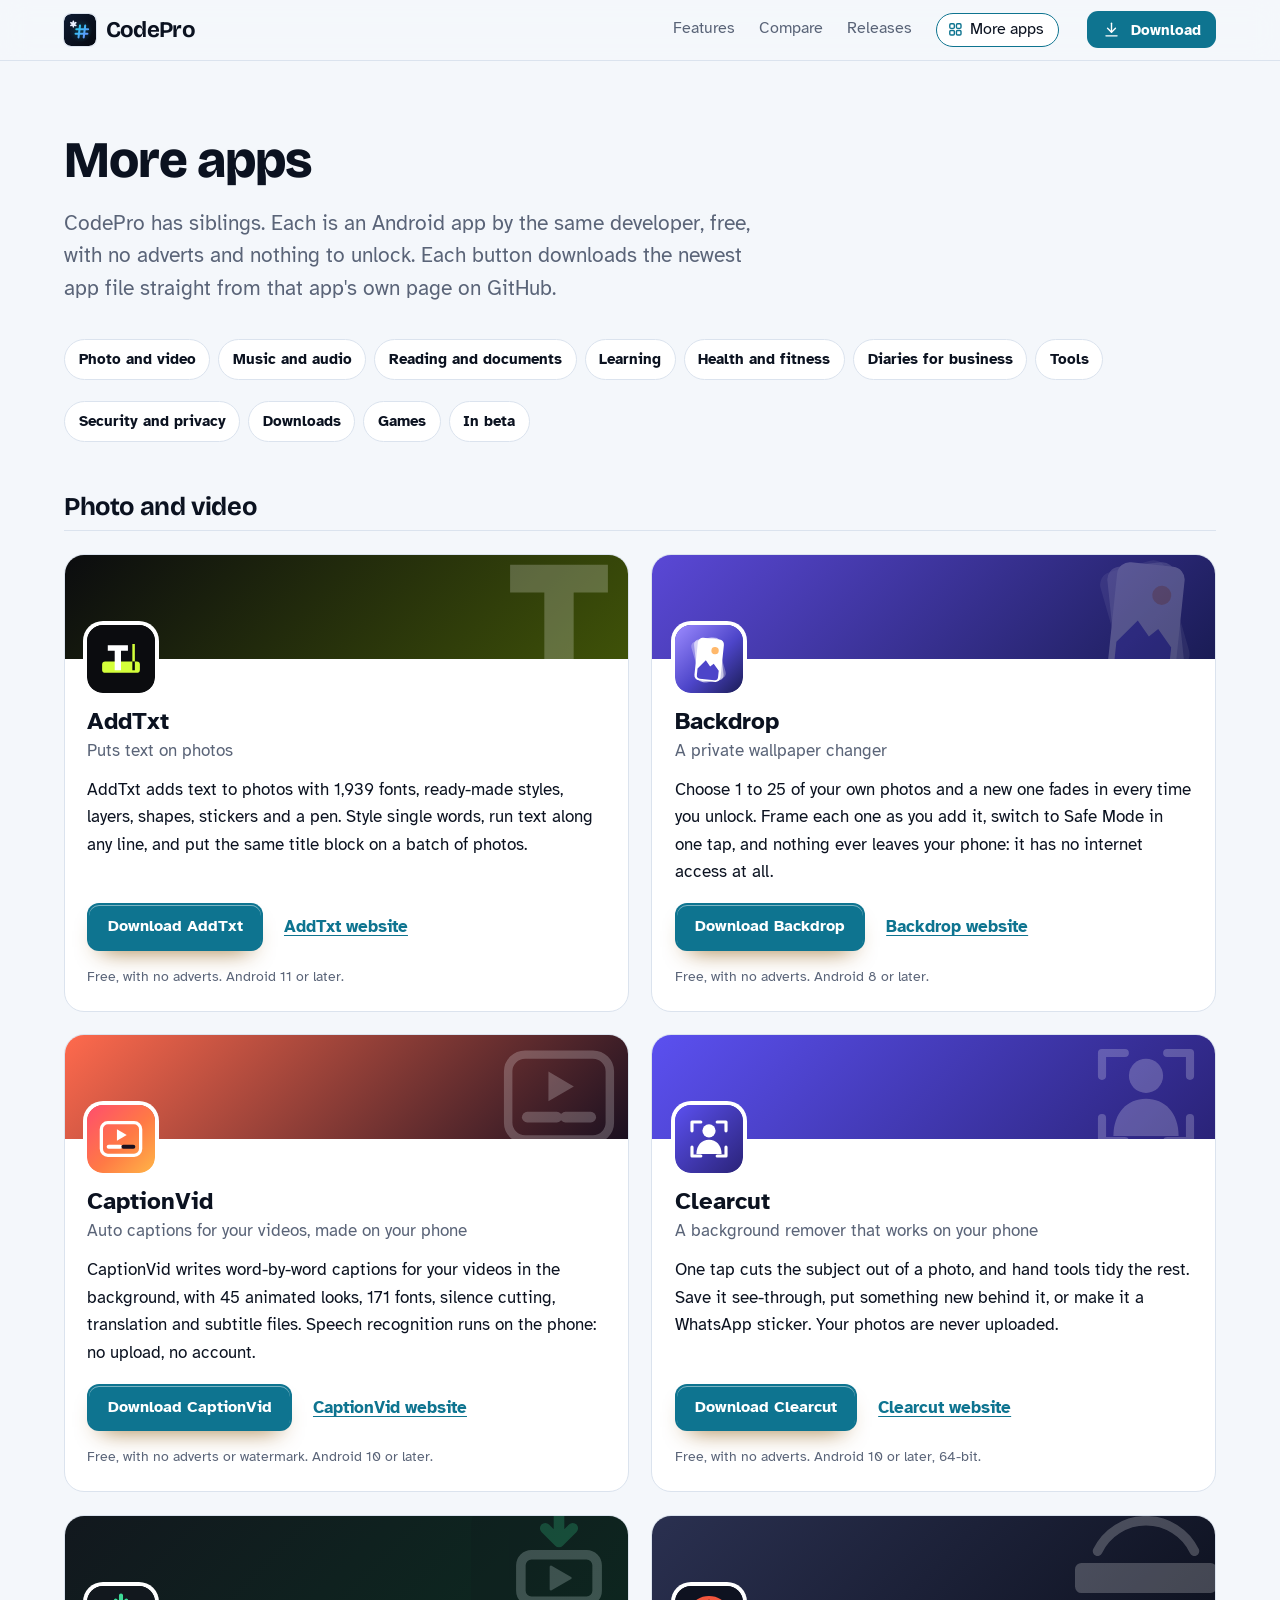
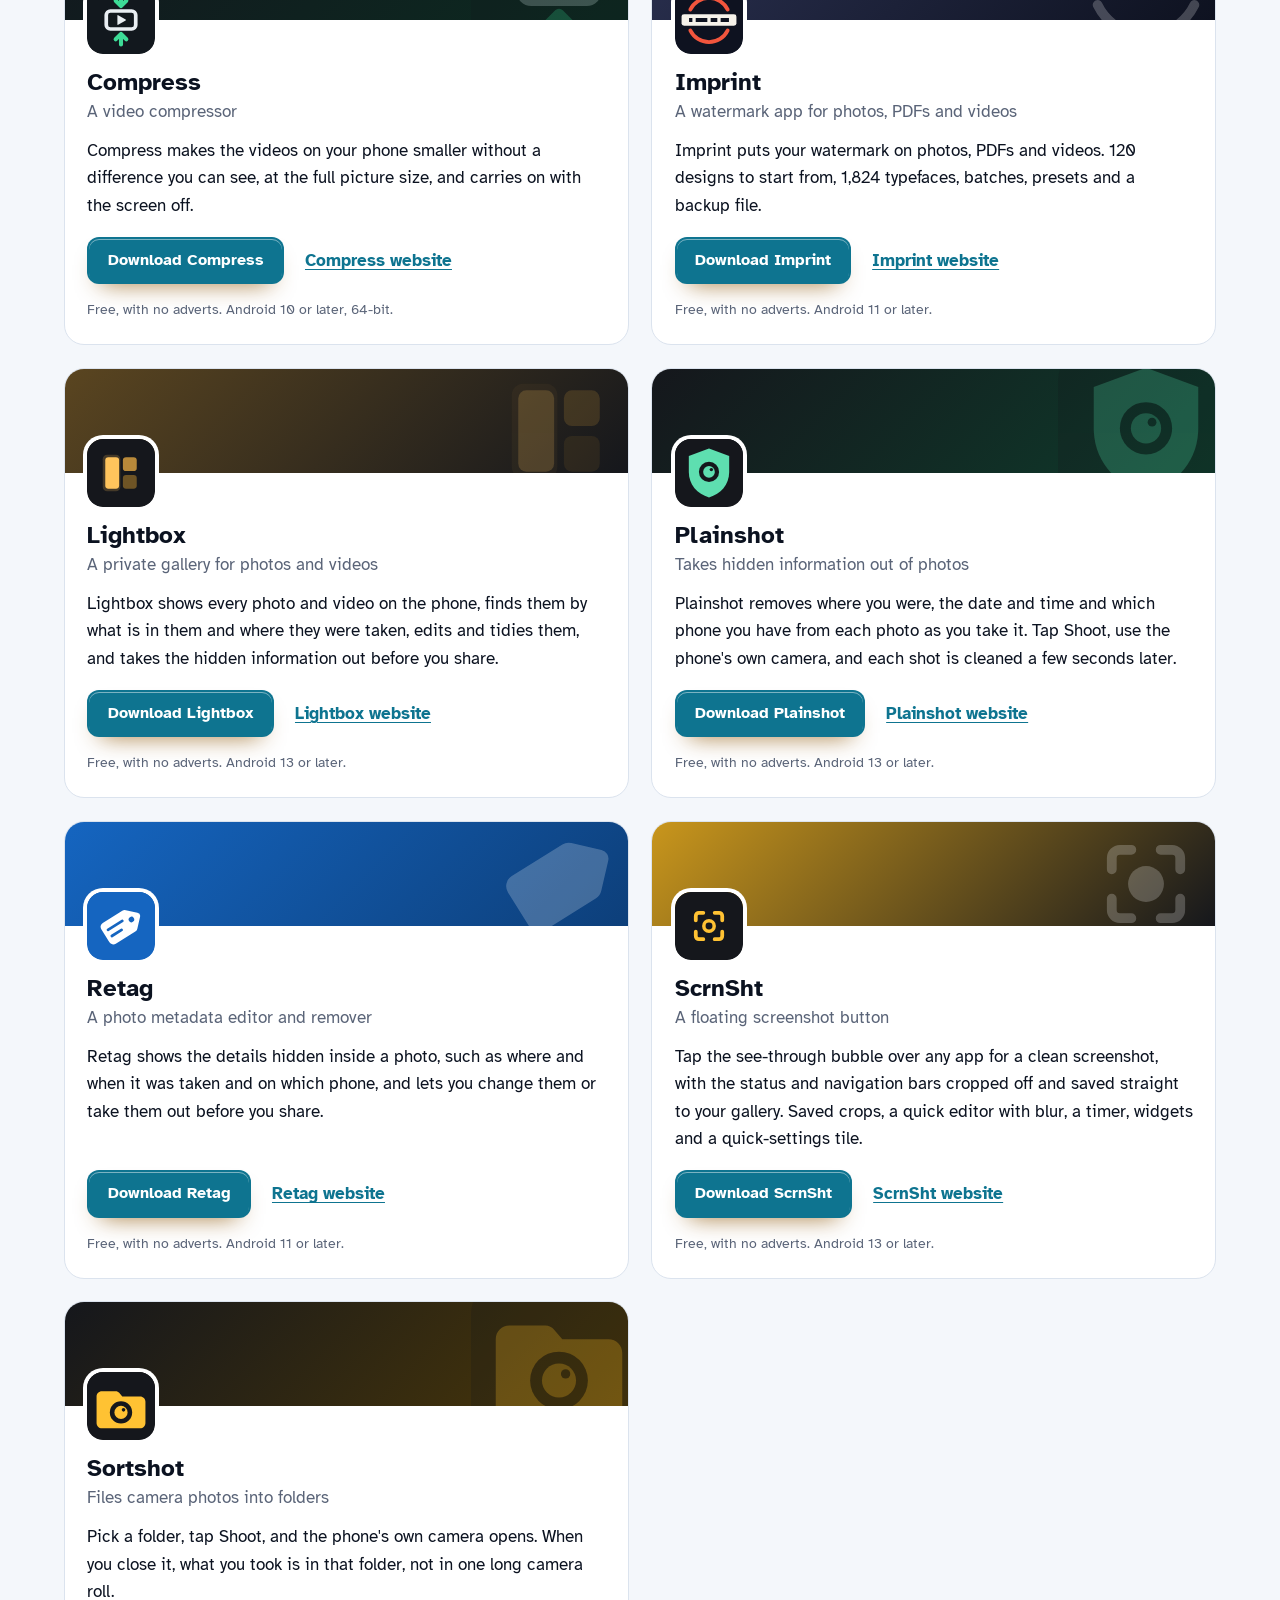
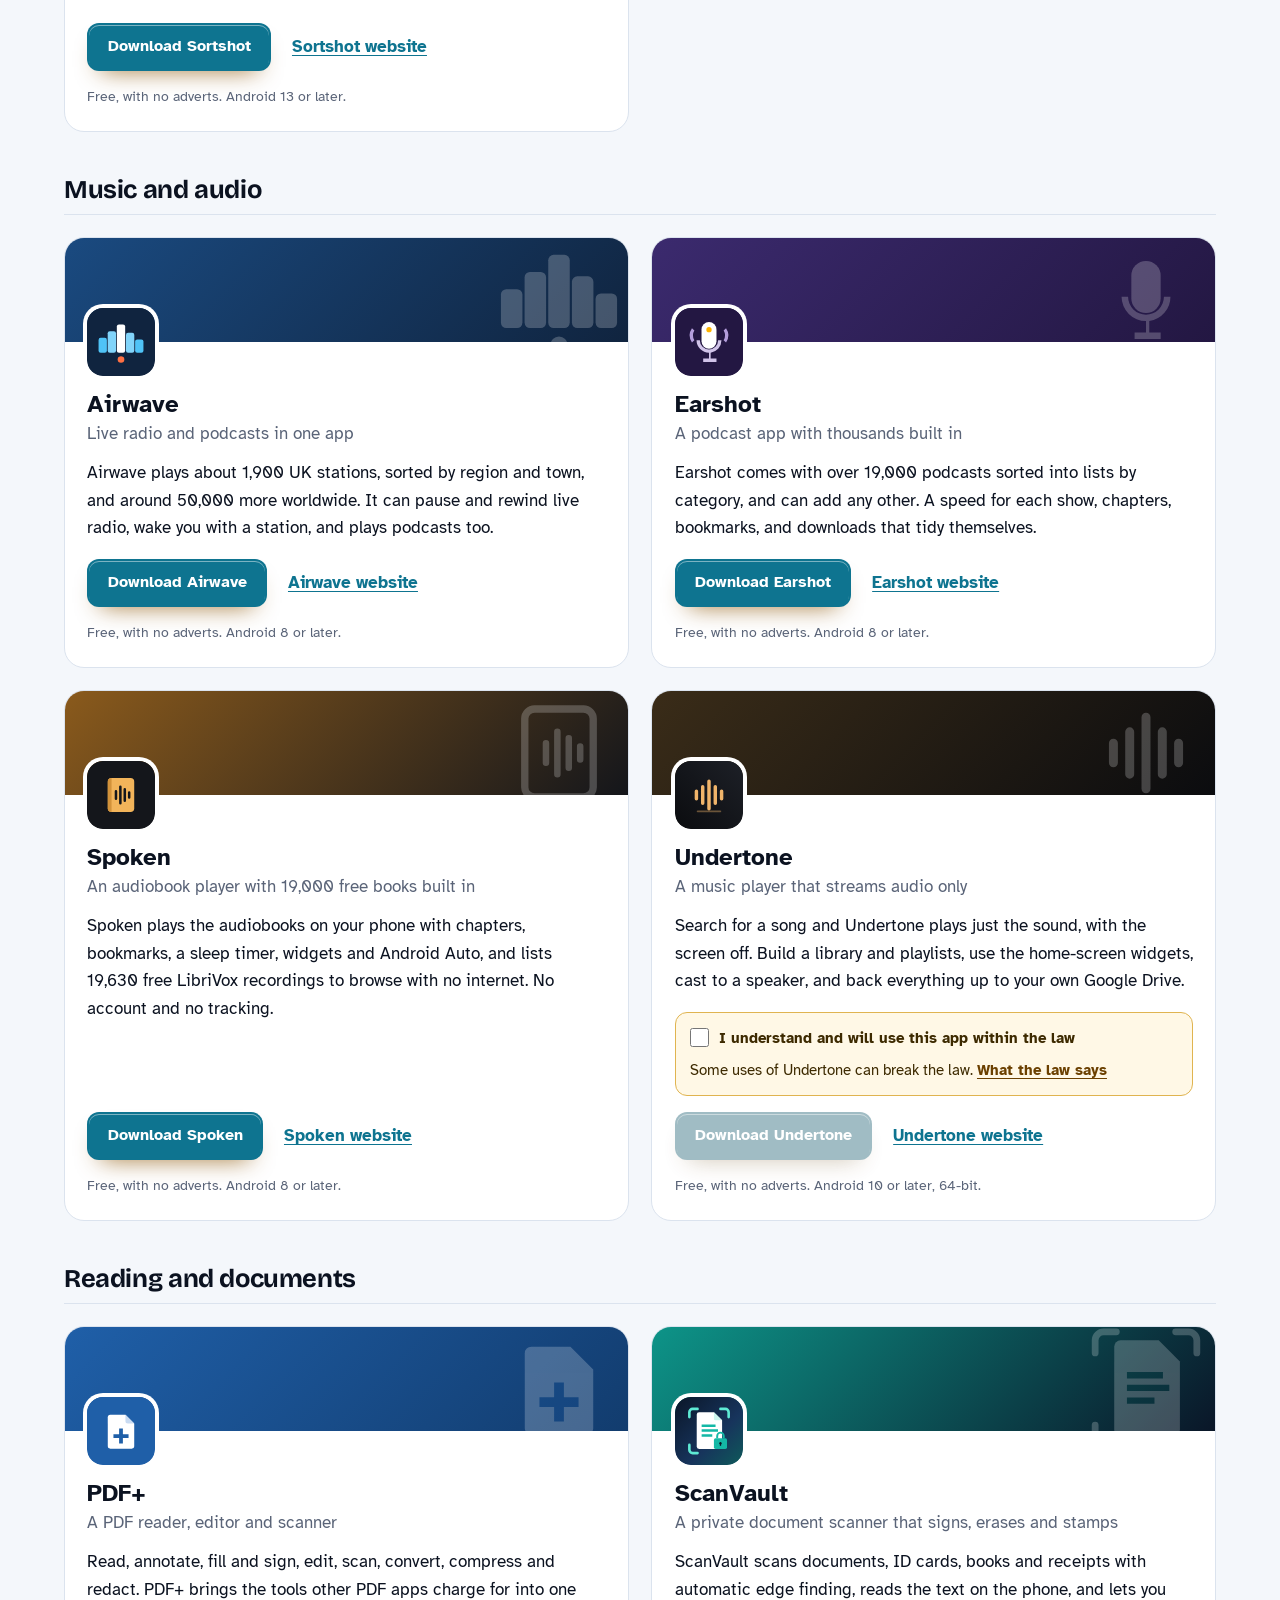
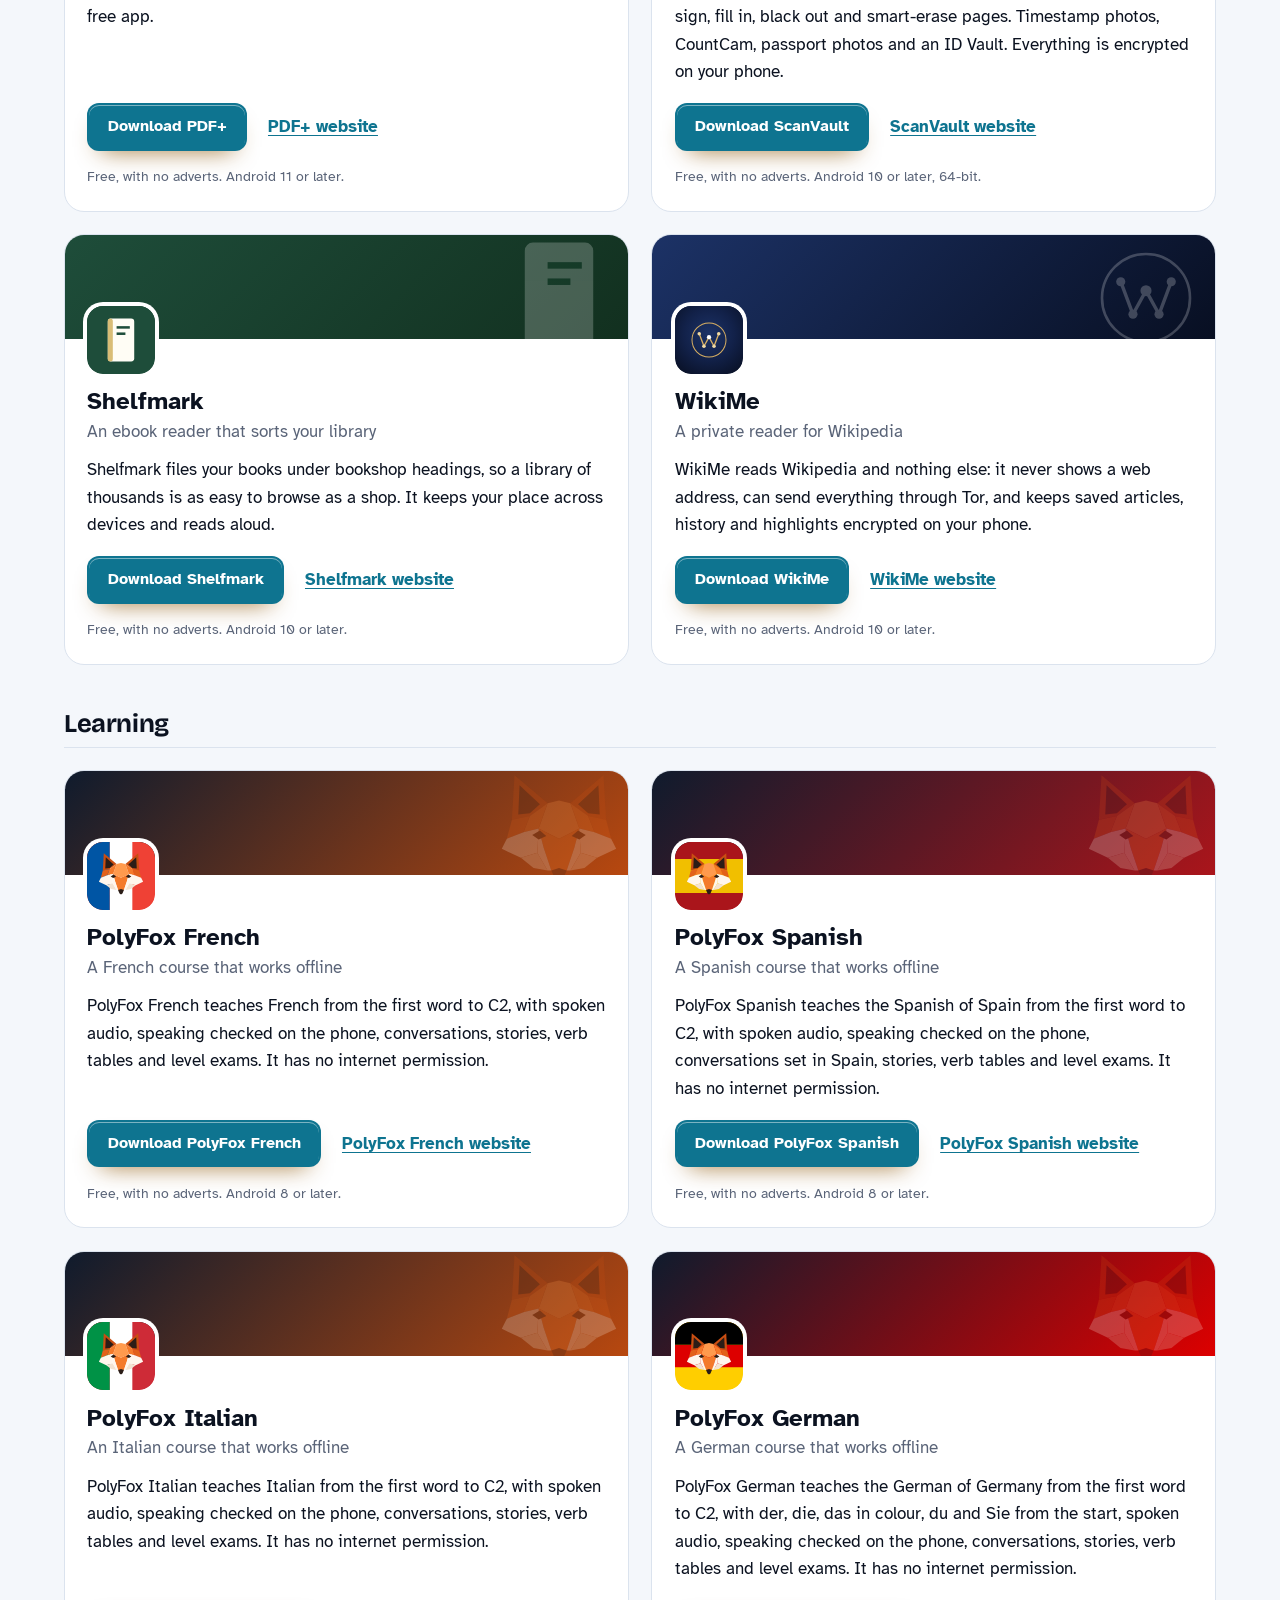
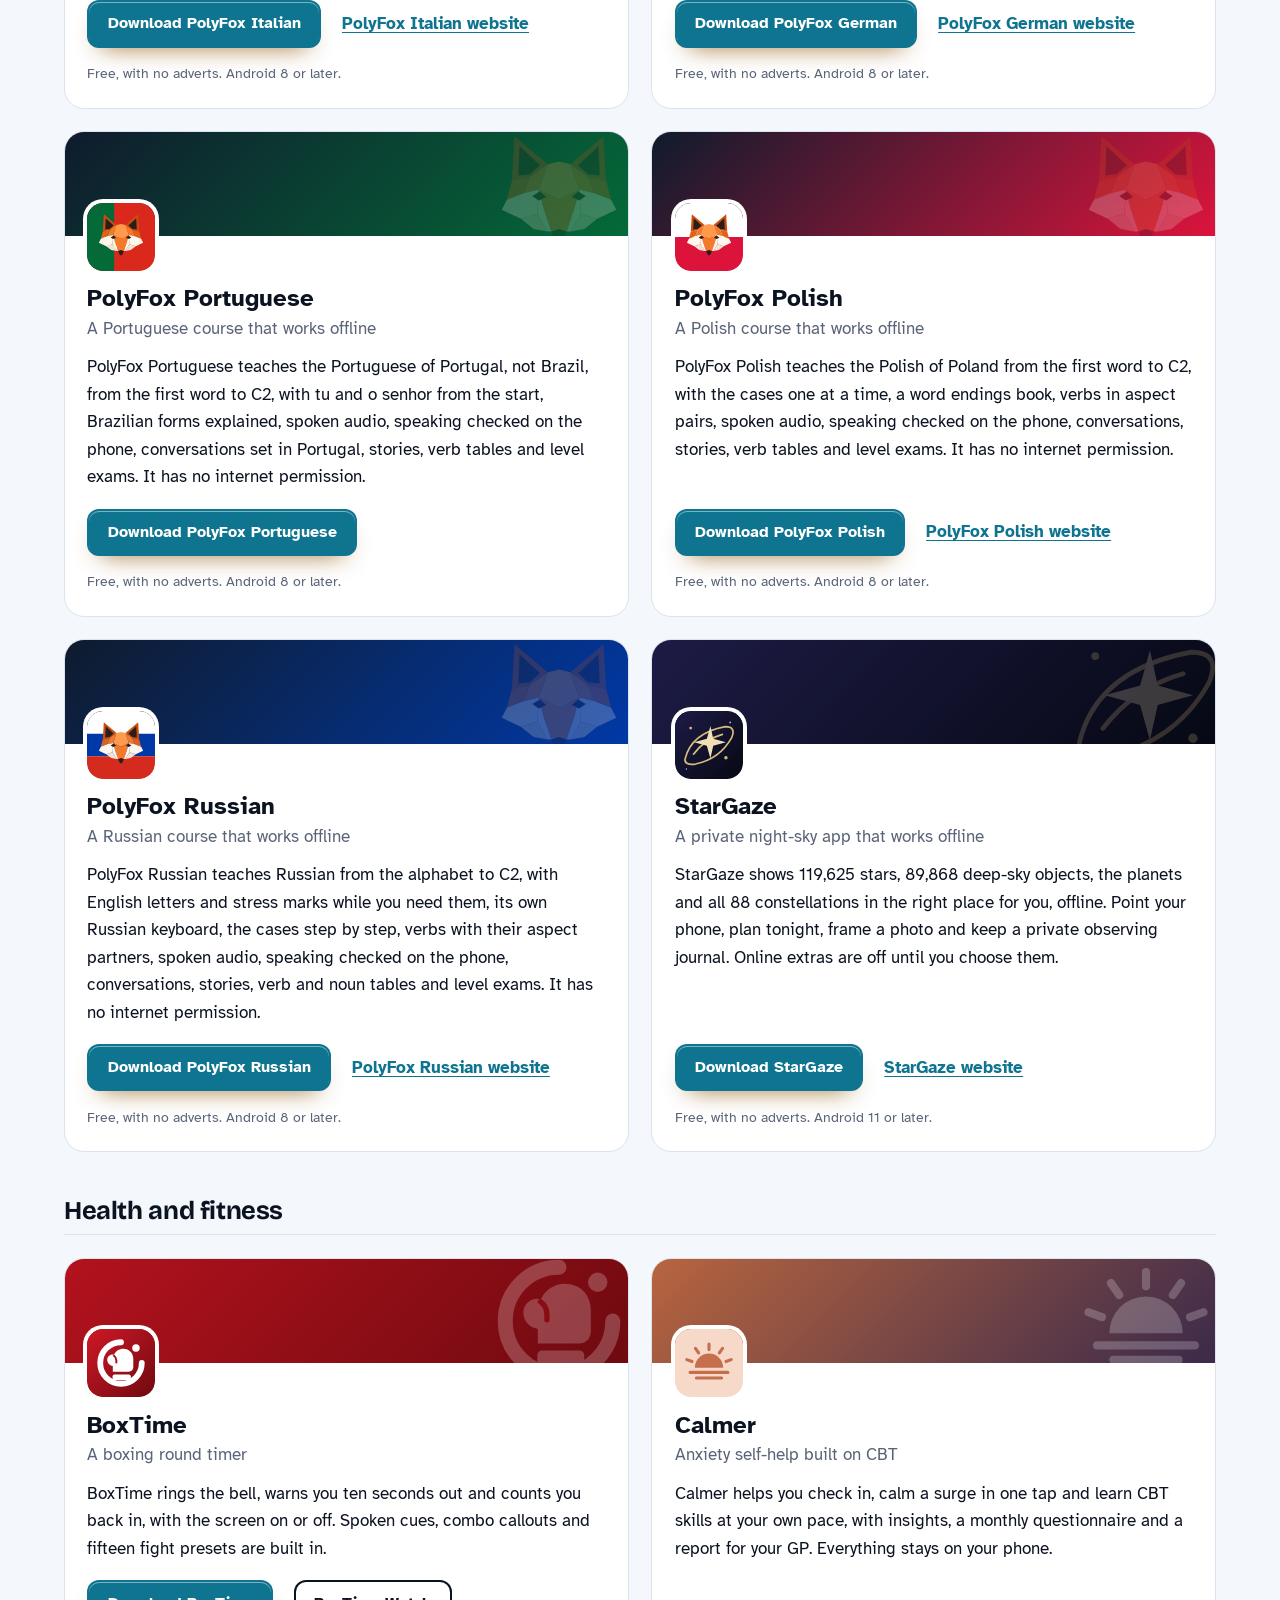
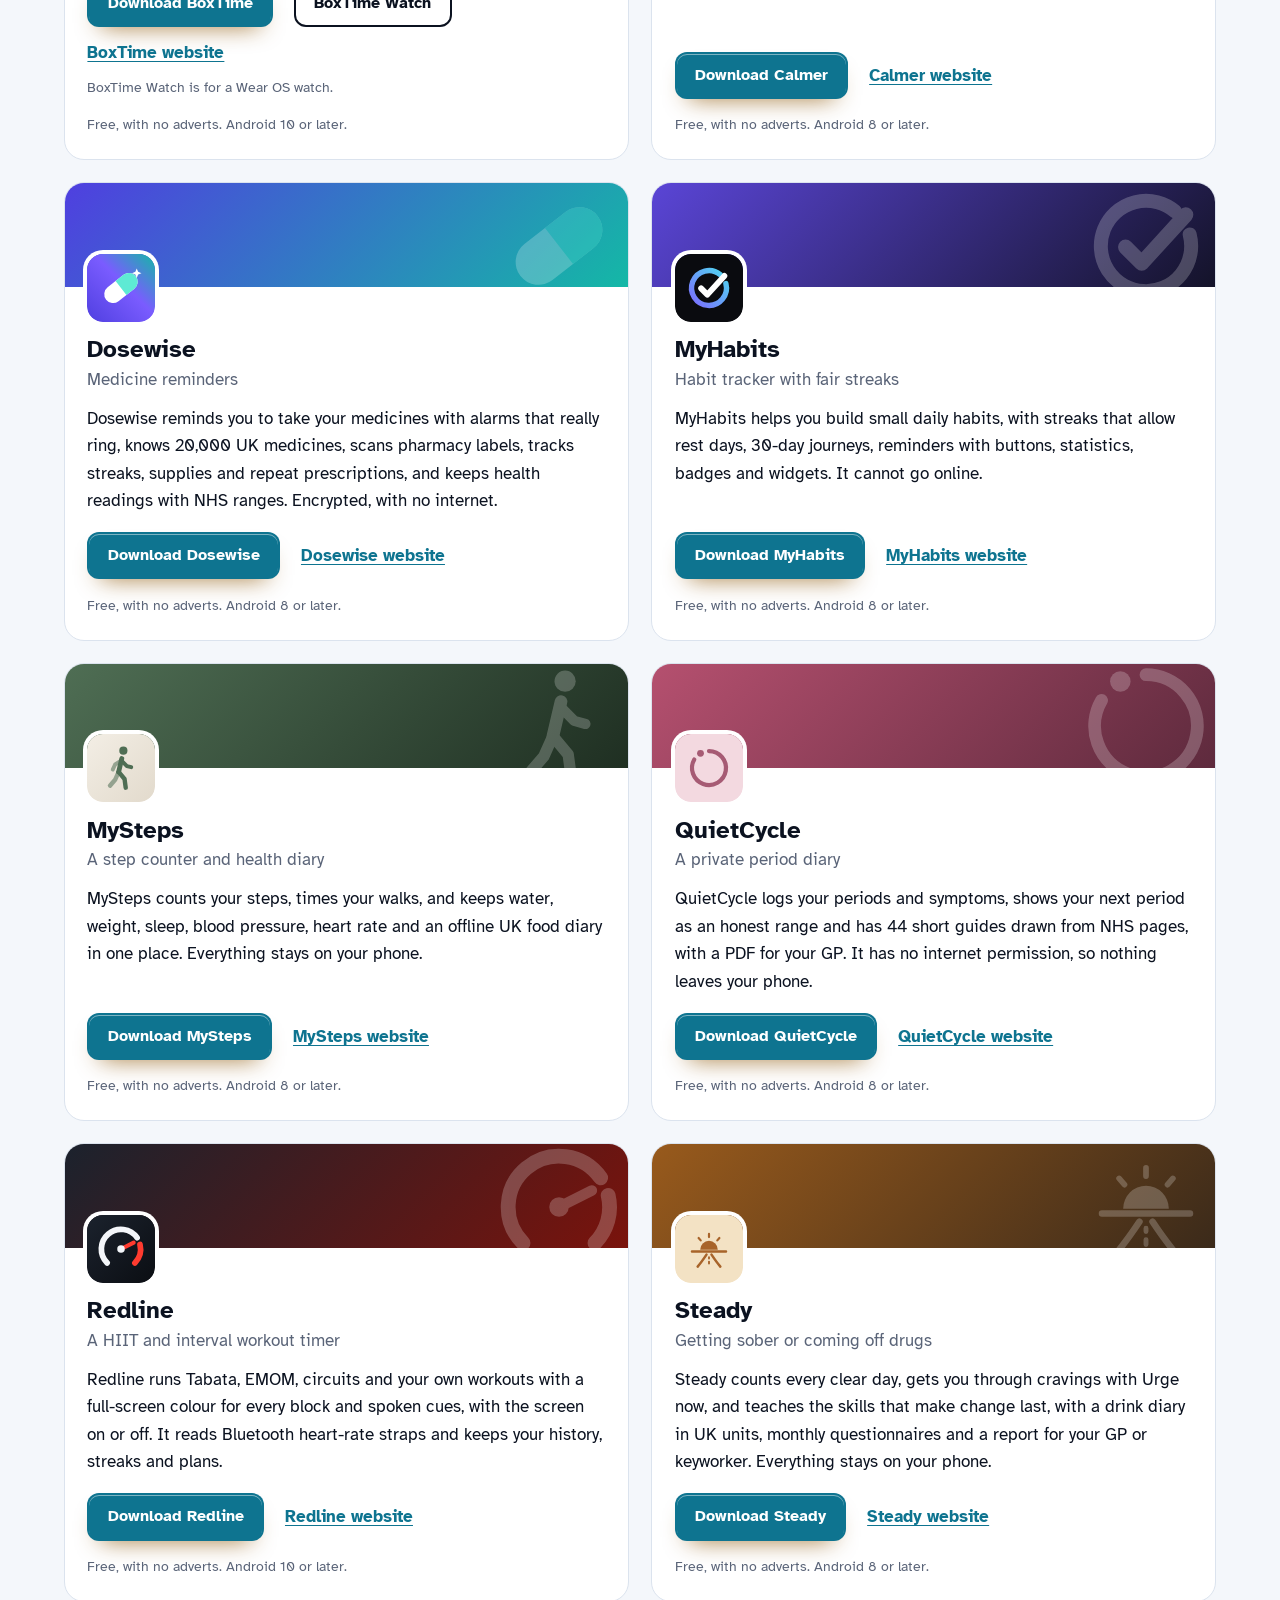
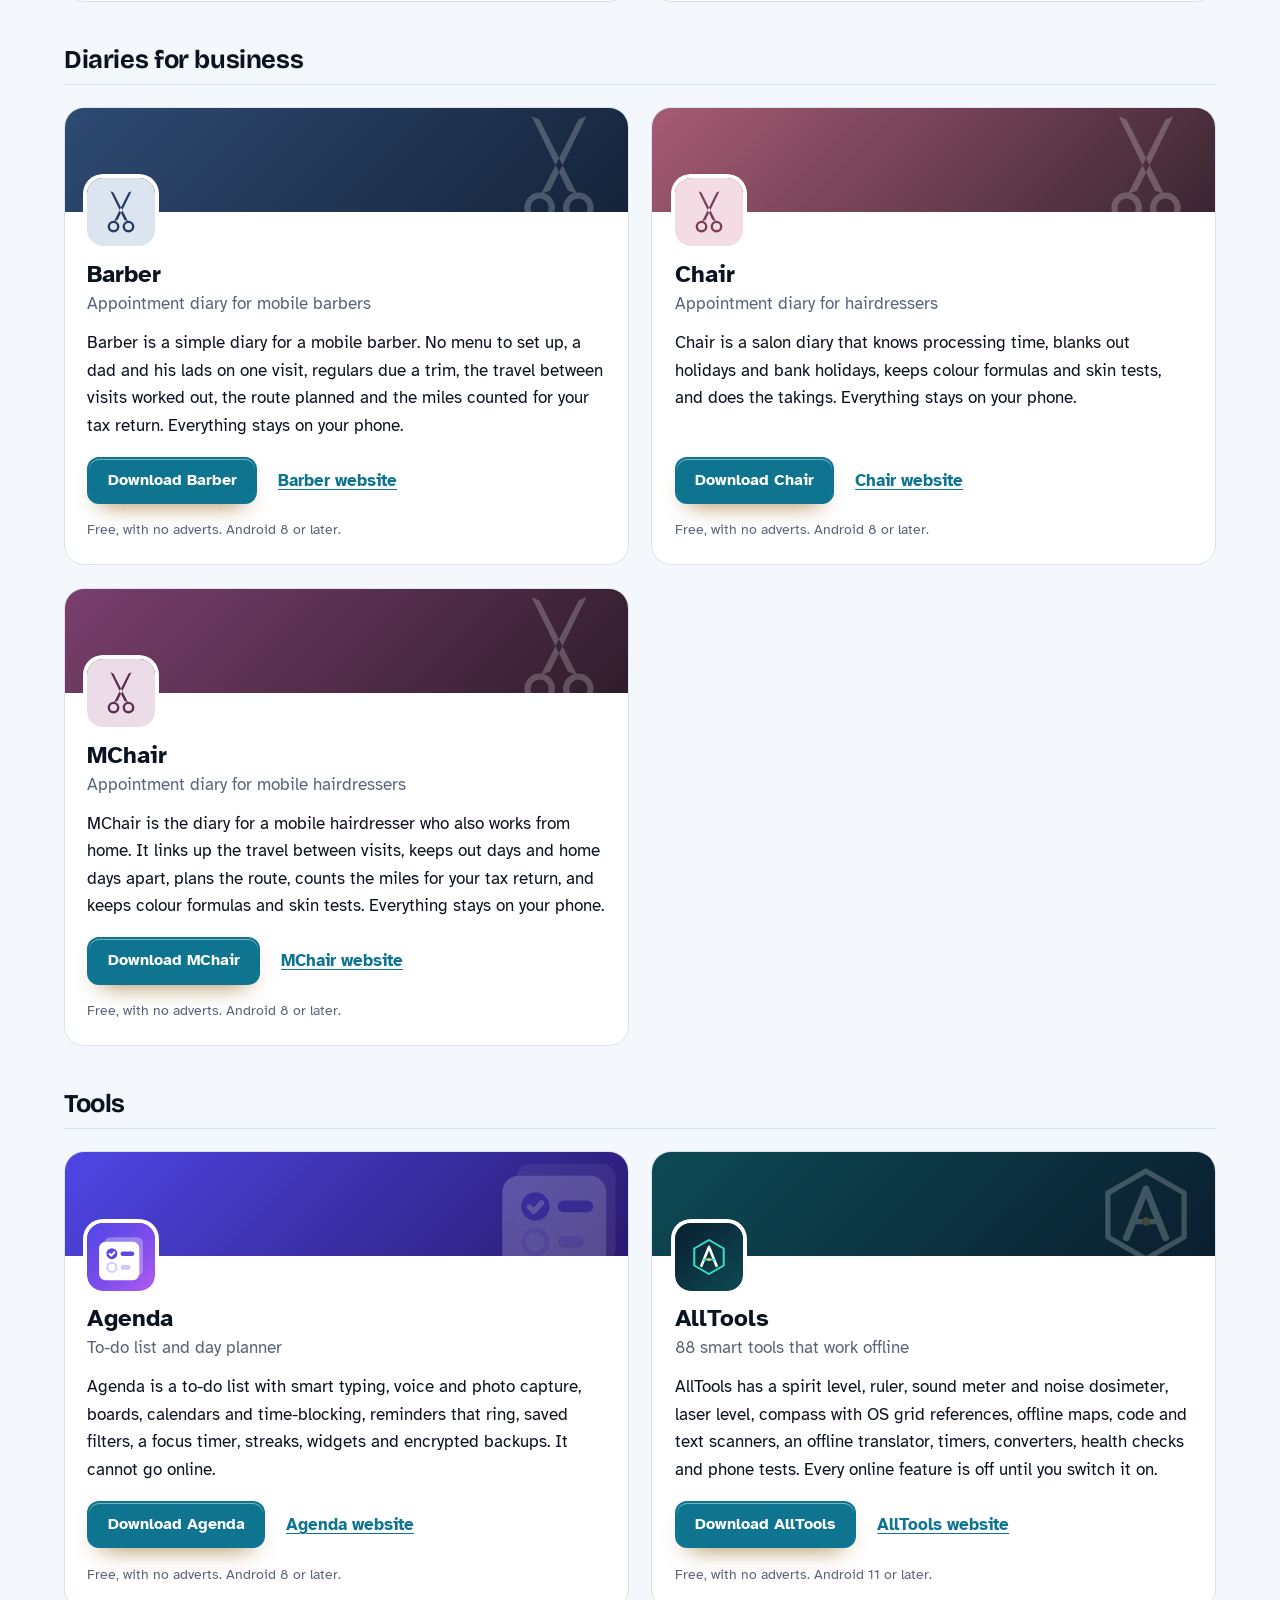
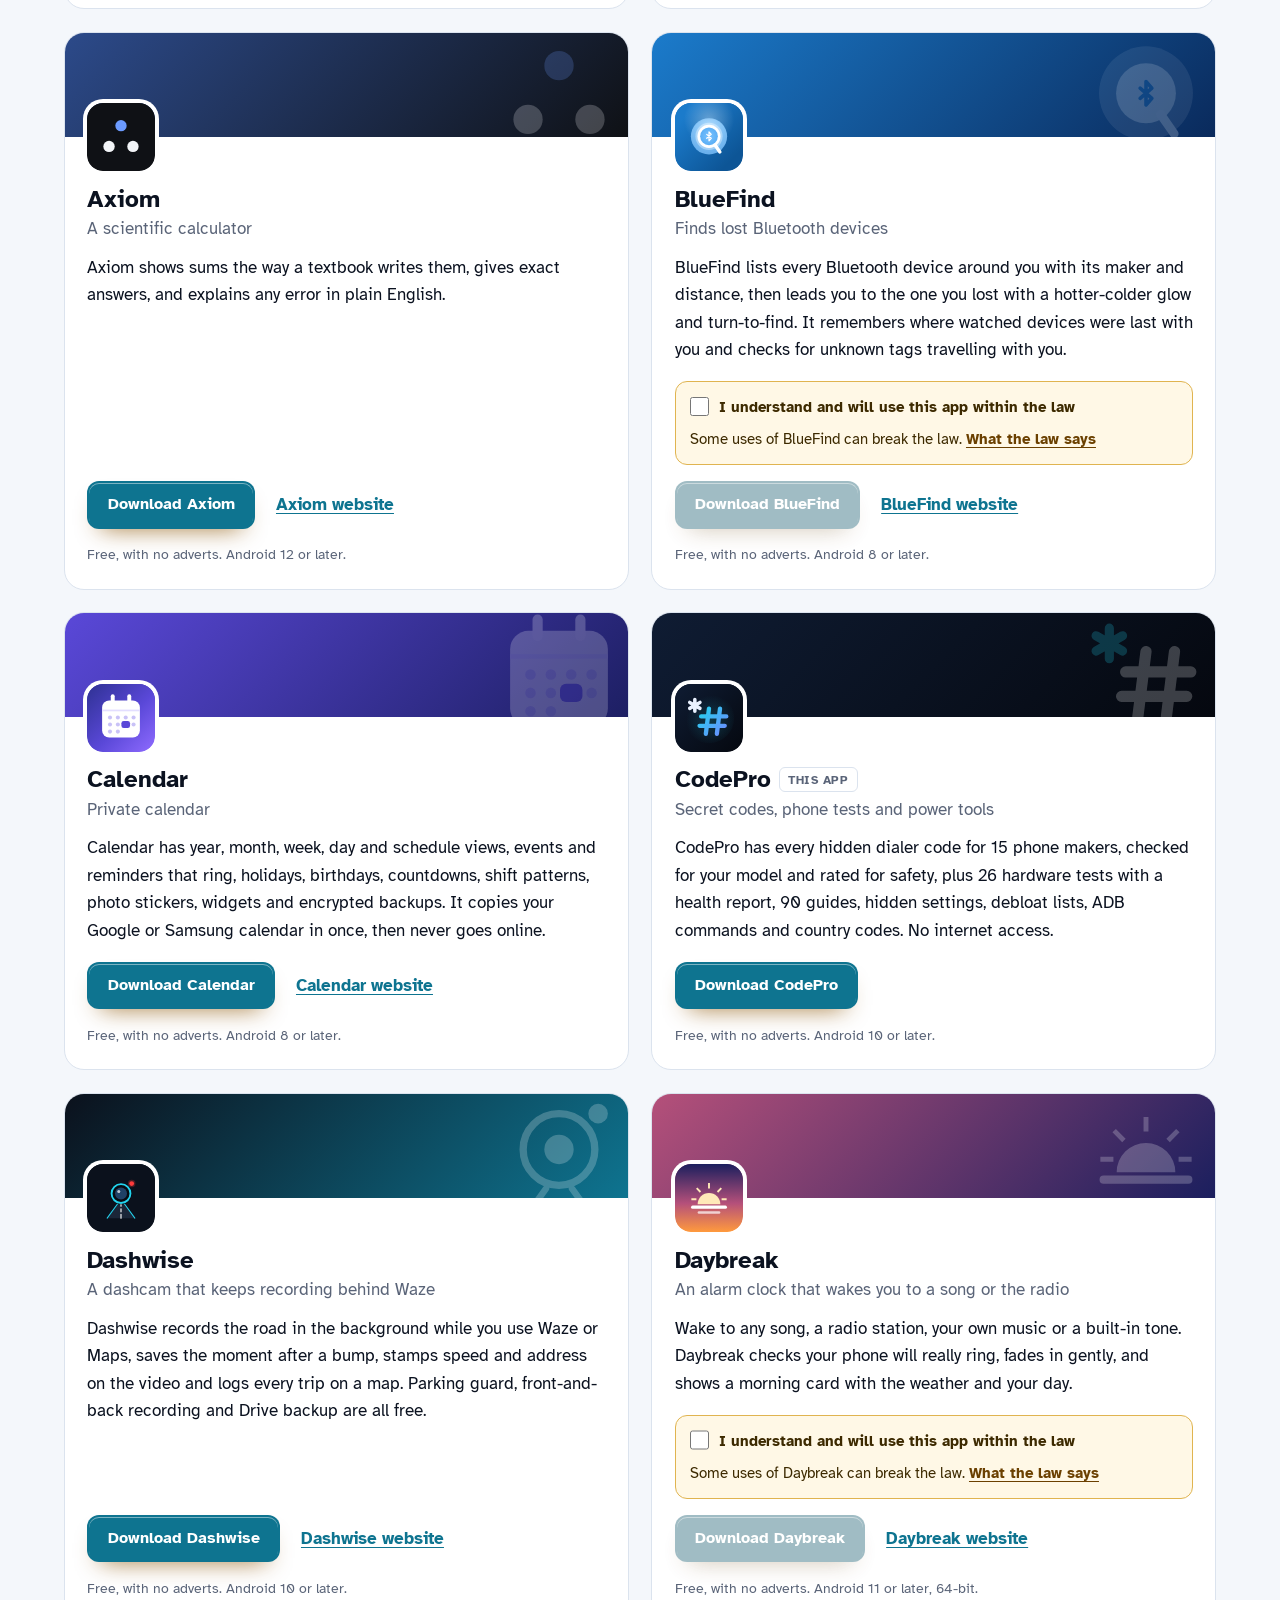
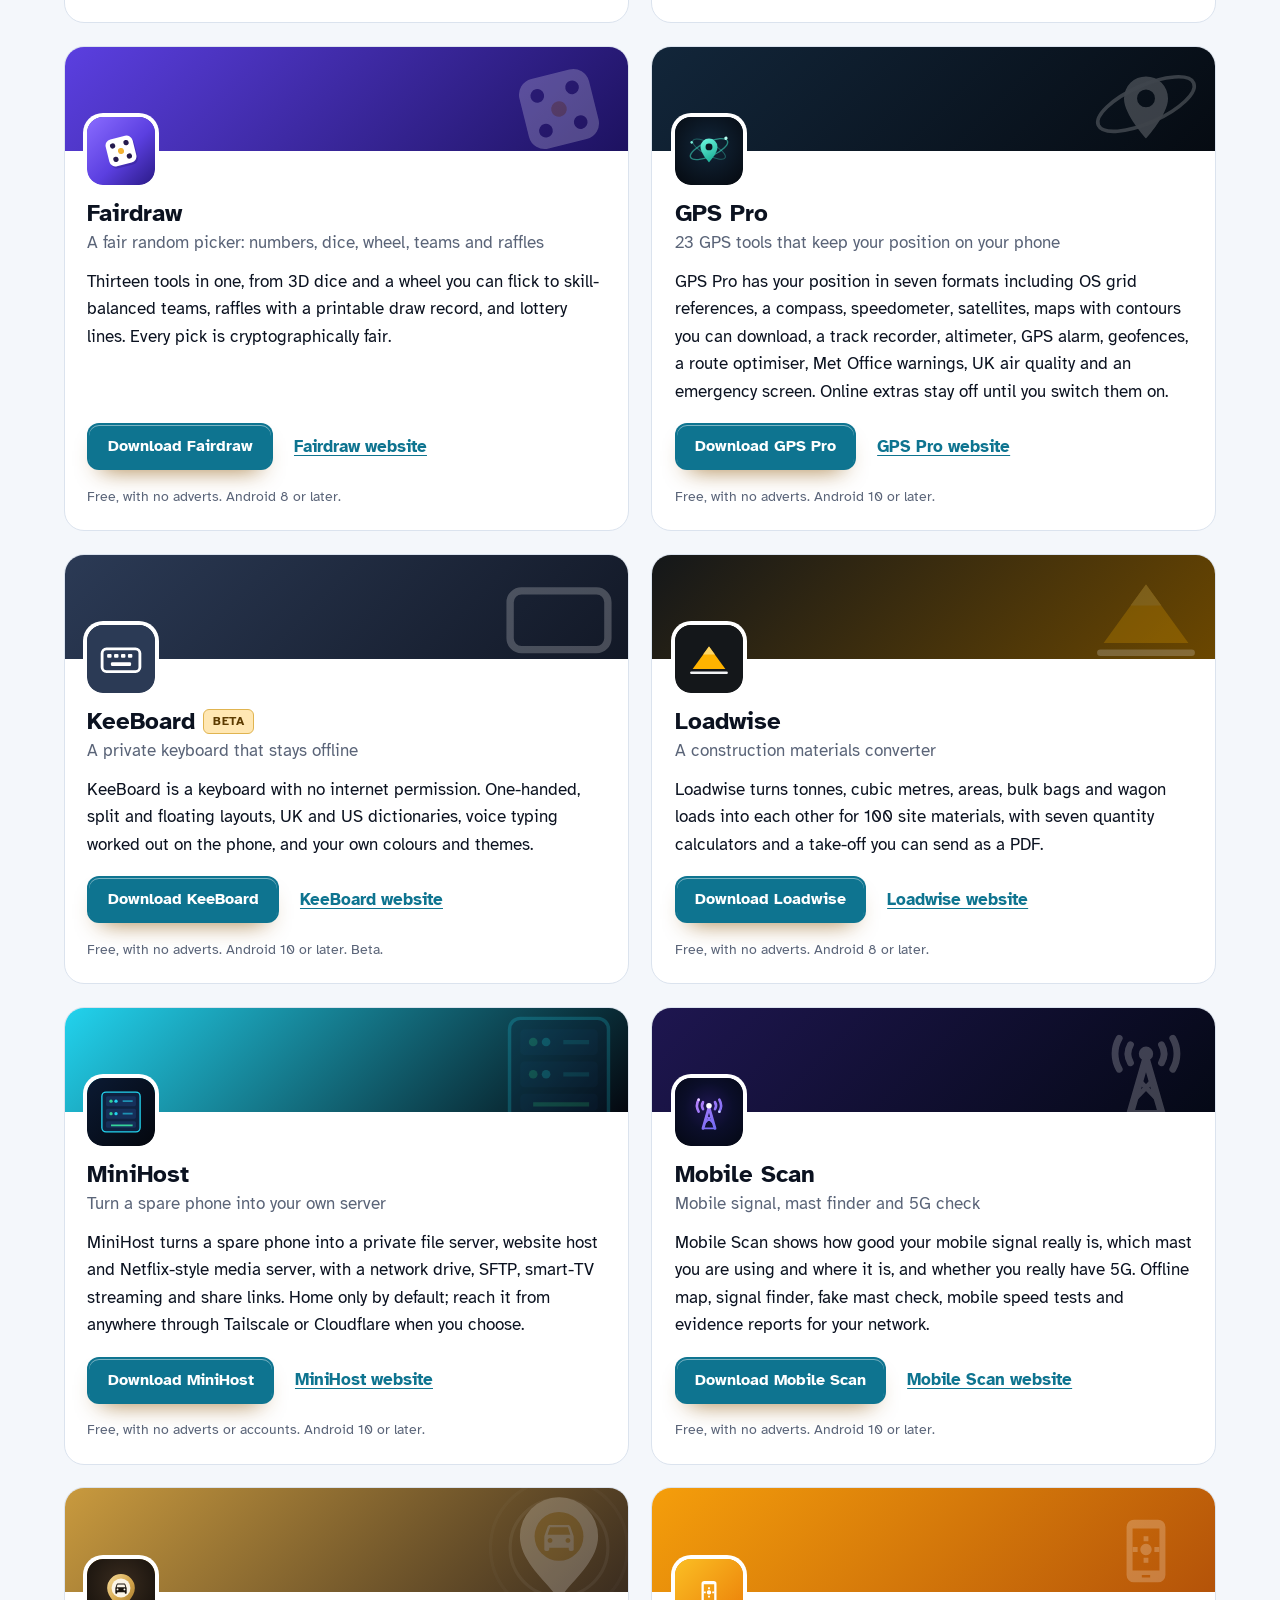
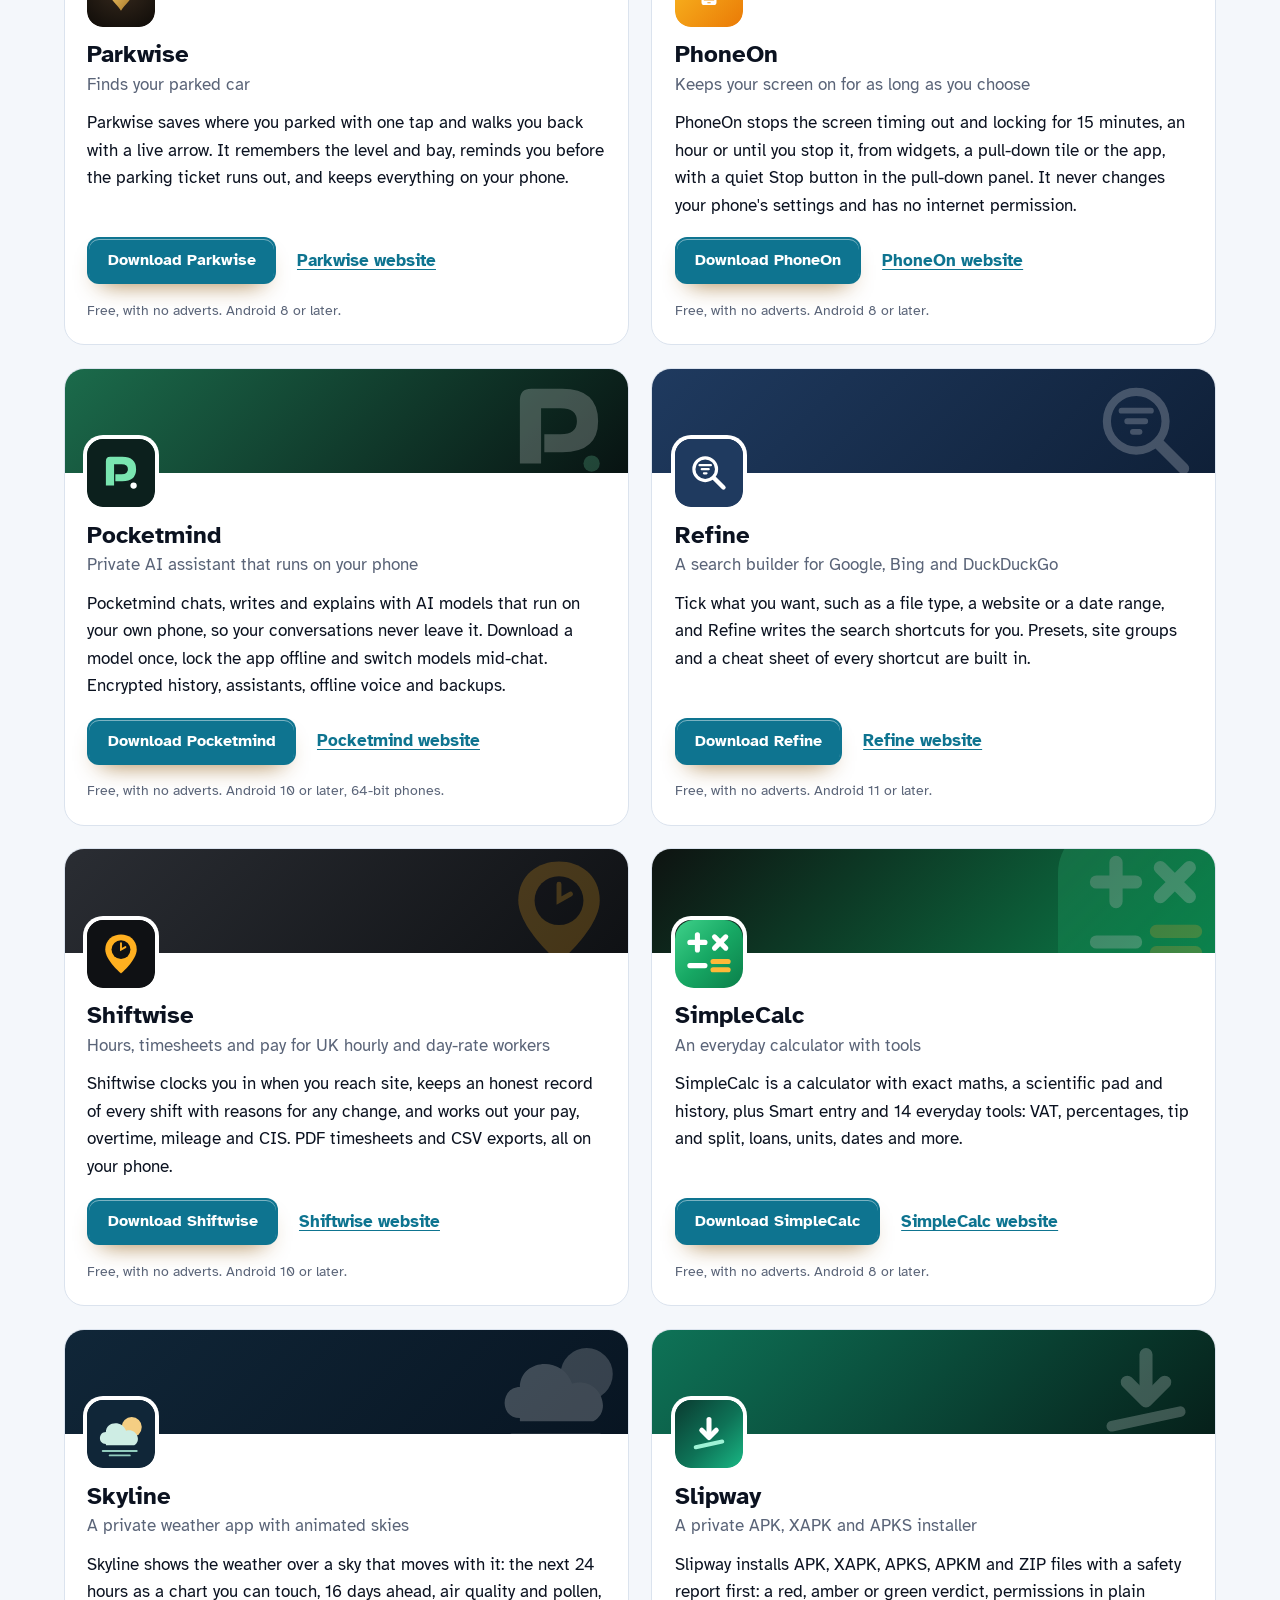
==== commit d09d7fe1: "More apps: add AllTools" ====
--- a/more-apps.html
+++ b/more-apps.html
@@ -4,7 +4,7 @@
 <meta charset="utf-8">
 <meta name="viewport" content="width=device-width, initial-scale=1">
 <title>More free Android apps from the maker of CodePro</title>
-<meta name="description" content="All 93 free Android apps from the maker of CodePro, in one list by category, each with its download and a link to its website.">
+<meta name="description" content="All 94 free Android apps from the maker of CodePro, in one list by category, each with its download and a link to its website.">
 <meta name="author" content="Jonathan Jackson">
 <link rel="canonical" href="https://customgpter.github.io/codepro/more-apps.html">
 <meta name="theme-color" content="#f4f7fb" media="(prefers-color-scheme: light)">
@@ -12,7 +12,7 @@
 <meta property="og:type" content="website">
 <meta property="og:site_name" content="CodePro">
 <meta property="og:title" content="More free Android apps from the maker of CodePro">
-<meta property="og:description" content="All 93 free Android apps from the maker of CodePro, in one list by category, each with its download and a link to its website.">
+<meta property="og:description" content="All 94 free Android apps from the maker of CodePro, in one list by category, each with its download and a link to its website.">
 <meta property="og:url" content="https://customgpter.github.io/codepro/more-apps.html">
 <meta property="og:image" content="https://customgpter.github.io/codepro/assets/og.png">
 <meta property="og:image:width" content="1200">
@@ -26,7 +26,7 @@
 <link rel="preload" href="./assets/fonts/atkinson-hyperlegible-latin-400-normal.woff2" as="font" type="font/woff2" crossorigin>
 <link rel="stylesheet" href="./assets/site.css?v=1">
 <link rel="stylesheet" href="./assets/house.css?v=1">
-<script type="application/ld+json">{"@context":"https://schema.org","@type":"ItemList","name":"Apps from the maker of CodePro","url":"https://customgpter.github.io/codepro/more-apps.html","itemListElement":[{"@type":"ListItem","position":1,"name":"AddTxt","url":"https://customgpter.github.io/addtxt/"},{"@type":"ListItem","position":2,"name":"Backdrop","url":"https://customgpter.github.io/backdrop/"},{"@type":"ListItem","position":3,"name":"CaptionVid","url":"https://customgpter.github.io/captionvid/"},{"@type":"ListItem","position":4,"name":"Clearcut","url":"https://customgpter.github.io/clearcut/"},{"@type":"ListItem","position":5,"name":"Compress","url":"https://customgpter.github.io/compress/"},{"@type":"ListItem","position":6,"name":"Imprint","url":"https://customgpter.github.io/imprint/"},{"@type":"ListItem","position":7,"name":"Lightbox","url":"https://customgpter.github.io/lightbox/"},{"@type":"ListItem","position":8,"name":"Plainshot","url":"https://customgpter.github.io/plainshot/"},{"@type":"ListItem","position":9,"name":"Retag","url":"https://customgpter.github.io/retag/"},{"@type":"ListItem","position":10,"name":"ScrnSht","url":"https://customgpter.github.io/scrnsht/"},{"@type":"ListItem","position":11,"name":"Sortshot","url":"https://customgpter.github.io/sortshot/"},{"@type":"ListItem","position":12,"name":"Airwave","url":"https://customgpter.github.io/airwave/"},{"@type":"ListItem","position":13,"name":"Earshot","url":"https://customgpter.github.io/earshot/"},{"@type":"ListItem","position":14,"name":"Spoken","url":"https://customgpter.github.io/spoken/"},{"@type":"ListItem","position":15,"name":"Undertone","url":"https://customgpter.github.io/undertone/"},{"@type":"ListItem","position":16,"name":"PDF+","url":"https://customgpter.github.io/pdfplus/"},{"@type":"ListItem","position":17,"name":"ScanVault","url":"https://customgpter.github.io/scanvault/"},{"@type":"ListItem","position":18,"name":"Shelfmark","url":"https://customgpter.github.io/shelfmark/"},{"@type":"ListItem","position":19,"name":"WikiMe","url":"https://customgpter.github.io/wikime/"},{"@type":"ListItem","position":20,"name":"PolyFox French","url":"https://customgpter.github.io/polyfox/"},{"@type":"ListItem","position":21,"name":"PolyFox German","url":"https://customgpter.github.io/polyfox-german/"},{"@type":"ListItem","position":22,"name":"PolyFox Polish","url":"https://customgpter.github.io/polyfox-polish/"},{"@type":"ListItem","position":23,"name":"PolyFox Russian","url":"https://customgpter.github.io/polyfox-russian/"},{"@type":"ListItem","position":24,"name":"StarGaze","url":"https://customgpter.github.io/stargaze/"},{"@type":"ListItem","position":25,"name":"BoxTime","url":"https://customgpter.github.io/boxtime/"},{"@type":"ListItem","position":26,"name":"Calmer","url":"https://customgpter.github.io/calmer/"},{"@type":"ListItem","position":27,"name":"Dosewise","url":"https://customgpter.github.io/dosewise/"},{"@type":"ListItem","position":28,"name":"MyHabits","url":"https://customgpter.github.io/myhabits/"},{"@type":"ListItem","position":29,"name":"MySteps","url":"https://customgpter.github.io/mysteps/"},{"@type":"ListItem","position":30,"name":"QuietCycle","url":"https://customgpter.github.io/quietcycle/"},{"@type":"ListItem","position":31,"name":"Redline","url":"https://customgpter.github.io/redline/"},{"@type":"ListItem","position":32,"name":"Steady","url":"https://customgpter.github.io/steady/"},{"@type":"ListItem","position":33,"name":"Barber","url":"https://customgpter.github.io/barber/"},{"@type":"ListItem","position":34,"name":"Chair","url":"https://customgpter.github.io/chair/"},{"@type":"ListItem","position":35,"name":"MChair","url":"https://customgpter.github.io/mchair/"},{"@type":"ListItem","position":36,"name":"Agenda","url":"https://customgpter.github.io/agenda/"},{"@type":"ListItem","position":37,"name":"Axiom","url":"https://customgpter.github.io/axiom/"},{"@type":"ListItem","position":38,"name":"BlueFind","url":"https://customgpter.github.io/bluefind/"},{"@type":"ListItem","position":39,"name":"Calendar","url":"https://customgpter.github.io/calendar/"},{"@type":"ListItem","position":40,"name":"CodePro","url":"https://customgpter.github.io/codepro/"},{"@type":"ListItem","position":41,"name":"Dashwise","url":"https://customgpter.github.io/dashwise/"},{"@type":"ListItem","position":42,"name":"Daybreak","url":"https://customgpter.github.io/daybreak/"},{"@type":"ListItem","position":43,"name":"Fairdraw","url":"https://customgpter.github.io/fairdraw/"},{"@type":"ListItem","position":44,"name":"GPS Pro","url":"https://customgpter.github.io/gpspro/"},{"@type":"ListItem","position":45,"name":"KeeBoard","url":"https://customgpter.github.io/keeboard/"},{"@type":"ListItem","position":46,"name":"Loadwise","url":"https://customgpter.github.io/loadwise/"},{"@type":"ListItem","position":47,"name":"MiniHost","url":"https://customgpter.github.io/minihost/"},{"@type":"ListItem","position":48,"name":"Mobile Scan","url":"https://customgpter.github.io/mobilescan/"},{"@type":"ListItem","position":49,"name":"Parkwise","url":"https://customgpter.github.io/parkwise/"},{"@type":"ListItem","position":50,"name":"Pocketmind","url":"https://customgpter.github.io/pocketmind/"},{"@type":"ListItem","position":51,"name":"Refine","url":"https://customgpter.github.io/refine/"},{"@type":"ListItem","position":52,"name":"Shiftwise","url":"https://customgpter.github.io/shiftwise/"},{"@type":"ListItem","position":53,"name":"SimpleCalc","url":"https://customgpter.github.io/simplecalc/"},{"@type":"ListItem","position":54,"name":"Skyline","url":"https://customgpter.github.io/skyline/"},{"@type":"ListItem","position":55,"name":"Slipway","url":"https://customgpter.github.io/slipway/"},{"@type":"ListItem","position":56,"name":"Tagger","url":"https://customgpter.github.io/tagger/"},{"@type":"ListItem","position":57,"name":"TotalClean","url":"https://customgpter.github.io/totalclean/"},{"@type":"ListItem","position":58,"name":"TVLink","url":"https://customgpter.github.io/tvlink/"},{"@type":"ListItem","position":59,"name":"Unbox","url":"https://customgpter.github.io/unbox/"},{"@type":"ListItem","position":60,"name":"WhatsKeep","url":"https://customgpter.github.io/whatskeep/"},{"@type":"ListItem","position":61,"name":"WiFi Scan","url":"https://customgpter.github.io/wifiscan/"},{"@type":"ListItem","position":62,"name":"Auditly","url":"https://customgpter.github.io/auditly/"},{"@type":"ListItem","position":63,"name":"Backchannel","url":"https://customgpter.github.io/backchannel/"},{"@type":"ListItem","position":64,"name":"ENotes","url":"https://customgpter.github.io/enotes/"},{"@type":"ListItem","position":65,"name":"FindMe","url":"https://customgpter.github.io/findme/"},{"@type":"ListItem","position":66,"name":"iLock","url":"https://customgpter.github.io/ilock/"},{"@type":"ListItem","position":67,"name":"ImSafe","url":"https://customgpter.github.io/imsafe/"},{"@type":"ListItem","position":68,"name":"IShred","url":"https://customgpter.github.io/ishred/"},{"@type":"ListItem","position":69,"name":"LockBox","url":"https://customgpter.github.io/lockbox/"},{"@type":"ListItem","position":70,"name":"PassVault","url":"https://customgpter.github.io/passvault/"},{"@type":"ListItem","position":71,"name":"SpyFind","url":"https://customgpter.github.io/spyfind/"},{"@type":"ListItem","position":72,"name":"TextWipe","url":"https://customgpter.github.io/textwipe/"},{"@type":"ListItem","position":73,"name":"Tracewire","url":"https://customgpter.github.io/tracewire/"},{"@type":"ListItem","position":74,"name":"Vigil","url":"https://customgpter.github.io/vigil/"},{"@type":"ListItem","position":75,"name":"Grab","url":"https://customgpter.github.io/grab/"},{"@type":"ListItem","position":76,"name":"Swarm","url":"https://customgpter.github.io/swarm/"},{"@type":"ListItem","position":77,"name":"Plane Games","url":"https://customgpter.github.io/plane-games/"},{"@type":"ListItem","position":78,"name":"Ninefold","url":"https://customgpter.github.io/ninefold/"},{"@type":"ListItem","position":79,"name":"Cubewise","url":"https://customgpter.github.io/cubewise/"},{"@type":"ListItem","position":80,"name":"Tilewise","url":"https://customgpter.github.io/tilewise/"},{"@type":"ListItem","position":81,"name":"Letterwise","url":"https://customgpter.github.io/letterwise/"},{"@type":"ListItem","position":82,"name":"Kingside","url":"https://customgpter.github.io/kingside/"},{"@type":"ListItem","position":83,"name":"Deckhand","url":"https://customgpter.github.io/deckhand/"},{"@type":"ListItem","position":84,"name":"SNESForge","url":"https://customgpter.github.io/snesforge/"},{"@type":"ListItem","position":85,"name":"Fame Boy","url":"https://customgpter.github.io/fameboy/"},{"@type":"ListItem","position":86,"name":"PSPPro","url":"https://customgpter.github.io/psppro/"},{"@type":"ListItem","position":87,"name":"MegaGen","url":"https://customgpter.github.io/megagen/"},{"@type":"ListItem","position":88,"name":"QVR","url":"https://customgpter.github.io/qvr/"},{"@type":"ListItem","position":89,"name":"QVR Watch","url":"https://customgpter.github.io/qvr-watch/"},{"@type":"ListItem","position":90,"name":"QVRLite","url":"https://customgpter.github.io/qvrlite/"},{"@type":"ListItem","position":91,"name":"Onionz","url":"https://customgpter.github.io/onionz/"},{"@type":"ListItem","position":92,"name":"OnionzWeb","url":"https://customgpter.github.io/onionzweb/"}]}</script>
+<script type="application/ld+json">{"@context":"https://schema.org","@type":"ItemList","name":"Apps from the maker of CodePro","url":"https://customgpter.github.io/codepro/more-apps.html","itemListElement":[{"@type":"ListItem","position":1,"name":"AddTxt","url":"https://customgpter.github.io/addtxt/"},{"@type":"ListItem","position":2,"name":"Backdrop","url":"https://customgpter.github.io/backdrop/"},{"@type":"ListItem","position":3,"name":"CaptionVid","url":"https://customgpter.github.io/captionvid/"},{"@type":"ListItem","position":4,"name":"Clearcut","url":"https://customgpter.github.io/clearcut/"},{"@type":"ListItem","position":5,"name":"Compress","url":"https://customgpter.github.io/compress/"},{"@type":"ListItem","position":6,"name":"Imprint","url":"https://customgpter.github.io/imprint/"},{"@type":"ListItem","position":7,"name":"Lightbox","url":"https://customgpter.github.io/lightbox/"},{"@type":"ListItem","position":8,"name":"Plainshot","url":"https://customgpter.github.io/plainshot/"},{"@type":"ListItem","position":9,"name":"Retag","url":"https://customgpter.github.io/retag/"},{"@type":"ListItem","position":10,"name":"ScrnSht","url":"https://customgpter.github.io/scrnsht/"},{"@type":"ListItem","position":11,"name":"Sortshot","url":"https://customgpter.github.io/sortshot/"},{"@type":"ListItem","position":12,"name":"Airwave","url":"https://customgpter.github.io/airwave/"},{"@type":"ListItem","position":13,"name":"Earshot","url":"https://customgpter.github.io/earshot/"},{"@type":"ListItem","position":14,"name":"Spoken","url":"https://customgpter.github.io/spoken/"},{"@type":"ListItem","position":15,"name":"Undertone","url":"https://customgpter.github.io/undertone/"},{"@type":"ListItem","position":16,"name":"PDF+","url":"https://customgpter.github.io/pdfplus/"},{"@type":"ListItem","position":17,"name":"ScanVault","url":"https://customgpter.github.io/scanvault/"},{"@type":"ListItem","position":18,"name":"Shelfmark","url":"https://customgpter.github.io/shelfmark/"},{"@type":"ListItem","position":19,"name":"WikiMe","url":"https://customgpter.github.io/wikime/"},{"@type":"ListItem","position":20,"name":"PolyFox French","url":"https://customgpter.github.io/polyfox/"},{"@type":"ListItem","position":21,"name":"PolyFox German","url":"https://customgpter.github.io/polyfox-german/"},{"@type":"ListItem","position":22,"name":"PolyFox Polish","url":"https://customgpter.github.io/polyfox-polish/"},{"@type":"ListItem","position":23,"name":"PolyFox Russian","url":"https://customgpter.github.io/polyfox-russian/"},{"@type":"ListItem","position":24,"name":"StarGaze","url":"https://customgpter.github.io/stargaze/"},{"@type":"ListItem","position":25,"name":"BoxTime","url":"https://customgpter.github.io/boxtime/"},{"@type":"ListItem","position":26,"name":"Calmer","url":"https://customgpter.github.io/calmer/"},{"@type":"ListItem","position":27,"name":"Dosewise","url":"https://customgpter.github.io/dosewise/"},{"@type":"ListItem","position":28,"name":"MyHabits","url":"https://customgpter.github.io/myhabits/"},{"@type":"ListItem","position":29,"name":"MySteps","url":"https://customgpter.github.io/mysteps/"},{"@type":"ListItem","position":30,"name":"QuietCycle","url":"https://customgpter.github.io/quietcycle/"},{"@type":"ListItem","position":31,"name":"Redline","url":"https://customgpter.github.io/redline/"},{"@type":"ListItem","position":32,"name":"Steady","url":"https://customgpter.github.io/steady/"},{"@type":"ListItem","position":33,"name":"Barber","url":"https://customgpter.github.io/barber/"},{"@type":"ListItem","position":34,"name":"Chair","url":"https://customgpter.github.io/chair/"},{"@type":"ListItem","position":35,"name":"MChair","url":"https://customgpter.github.io/mchair/"},{"@type":"ListItem","position":36,"name":"Agenda","url":"https://customgpter.github.io/agenda/"},{"@type":"ListItem","position":37,"name":"AllTools","url":"https://customgpter.github.io/alltools/"},{"@type":"ListItem","position":38,"name":"Axiom","url":"https://customgpter.github.io/axiom/"},{"@type":"ListItem","position":39,"name":"BlueFind","url":"https://customgpter.github.io/bluefind/"},{"@type":"ListItem","position":40,"name":"Calendar","url":"https://customgpter.github.io/calendar/"},{"@type":"ListItem","position":41,"name":"CodePro","url":"https://customgpter.github.io/codepro/"},{"@type":"ListItem","position":42,"name":"Dashwise","url":"https://customgpter.github.io/dashwise/"},{"@type":"ListItem","position":43,"name":"Daybreak","url":"https://customgpter.github.io/daybreak/"},{"@type":"ListItem","position":44,"name":"Fairdraw","url":"https://customgpter.github.io/fairdraw/"},{"@type":"ListItem","position":45,"name":"GPS Pro","url":"https://customgpter.github.io/gpspro/"},{"@type":"ListItem","position":46,"name":"KeeBoard","url":"https://customgpter.github.io/keeboard/"},{"@type":"ListItem","position":47,"name":"Loadwise","url":"https://customgpter.github.io/loadwise/"},{"@type":"ListItem","position":48,"name":"MiniHost","url":"https://customgpter.github.io/minihost/"},{"@type":"ListItem","position":49,"name":"Mobile Scan","url":"https://customgpter.github.io/mobilescan/"},{"@type":"ListItem","position":50,"name":"Parkwise","url":"https://customgpter.github.io/parkwise/"},{"@type":"ListItem","position":51,"name":"Pocketmind","url":"https://customgpter.github.io/pocketmind/"},{"@type":"ListItem","position":52,"name":"Refine","url":"https://customgpter.github.io/refine/"},{"@type":"ListItem","position":53,"name":"Shiftwise","url":"https://customgpter.github.io/shiftwise/"},{"@type":"ListItem","position":54,"name":"SimpleCalc","url":"https://customgpter.github.io/simplecalc/"},{"@type":"ListItem","position":55,"name":"Skyline","url":"https://customgpter.github.io/skyline/"},{"@type":"ListItem","position":56,"name":"Slipway","url":"https://customgpter.github.io/slipway/"},{"@type":"ListItem","position":57,"name":"Tagger","url":"https://customgpter.github.io/tagger/"},{"@type":"ListItem","position":58,"name":"TotalClean","url":"https://customgpter.github.io/totalclean/"},{"@type":"ListItem","position":59,"name":"TVLink","url":"https://customgpter.github.io/tvlink/"},{"@type":"ListItem","position":60,"name":"Unbox","url":"https://customgpter.github.io/unbox/"},{"@type":"ListItem","position":61,"name":"WhatsKeep","url":"https://customgpter.github.io/whatskeep/"},{"@type":"ListItem","position":62,"name":"WiFi Scan","url":"https://customgpter.github.io/wifiscan/"},{"@type":"ListItem","position":63,"name":"Auditly","url":"https://customgpter.github.io/auditly/"},{"@type":"ListItem","position":64,"name":"Backchannel","url":"https://customgpter.github.io/backchannel/"},{"@type":"ListItem","position":65,"name":"ENotes","url":"https://customgpter.github.io/enotes/"},{"@type":"ListItem","position":66,"name":"FindMe","url":"https://customgpter.github.io/findme/"},{"@type":"ListItem","position":67,"name":"iLock","url":"https://customgpter.github.io/ilock/"},{"@type":"ListItem","position":68,"name":"ImSafe","url":"https://customgpter.github.io/imsafe/"},{"@type":"ListItem","position":69,"name":"IShred","url":"https://customgpter.github.io/ishred/"},{"@type":"ListItem","position":70,"name":"LockBox","url":"https://customgpter.github.io/lockbox/"},{"@type":"ListItem","position":71,"name":"PassVault","url":"https://customgpter.github.io/passvault/"},{"@type":"ListItem","position":72,"name":"SpyFind","url":"https://customgpter.github.io/spyfind/"},{"@type":"ListItem","position":73,"name":"TextWipe","url":"https://customgpter.github.io/textwipe/"},{"@type":"ListItem","position":74,"name":"Tracewire","url":"https://customgpter.github.io/tracewire/"},{"@type":"ListItem","position":75,"name":"Vigil","url":"https://customgpter.github.io/vigil/"},{"@type":"ListItem","position":76,"name":"Grab","url":"https://customgpter.github.io/grab/"},{"@type":"ListItem","position":77,"name":"Swarm","url":"https://customgpter.github.io/swarm/"},{"@type":"ListItem","position":78,"name":"Plane Games","url":"https://customgpter.github.io/plane-games/"},{"@type":"ListItem","position":79,"name":"Ninefold","url":"https://customgpter.github.io/ninefold/"},{"@type":"ListItem","position":80,"name":"Cubewise","url":"https://customgpter.github.io/cubewise/"},{"@type":"ListItem","position":81,"name":"Tilewise","url":"https://customgpter.github.io/tilewise/"},{"@type":"ListItem","position":82,"name":"Letterwise","url":"https://customgpter.github.io/letterwise/"},{"@type":"ListItem","position":83,"name":"Kingside","url":"https://customgpter.github.io/kingside/"},{"@type":"ListItem","position":84,"name":"Deckhand","url":"https://customgpter.github.io/deckhand/"},{"@type":"ListItem","position":85,"name":"SNESForge","url":"https://customgpter.github.io/snesforge/"},{"@type":"ListItem","position":86,"name":"Fame Boy","url":"https://customgpter.github.io/fameboy/"},{"@type":"ListItem","position":87,"name":"PSPPro","url":"https://customgpter.github.io/psppro/"},{"@type":"ListItem","position":88,"name":"MegaGen","url":"https://customgpter.github.io/megagen/"},{"@type":"ListItem","position":89,"name":"QVR","url":"https://customgpter.github.io/qvr/"},{"@type":"ListItem","position":90,"name":"QVR Watch","url":"https://customgpter.github.io/qvr-watch/"},{"@type":"ListItem","position":91,"name":"QVRLite","url":"https://customgpter.github.io/qvrlite/"},{"@type":"ListItem","position":92,"name":"Onionz","url":"https://customgpter.github.io/onionz/"},{"@type":"ListItem","position":93,"name":"OnionzWeb","url":"https://customgpter.github.io/onionzweb/"}]}</script>
 <link rel="stylesheet" href="./assets/apps-list.css?v=1">
 <script src="./assets/apps-list.js?v=1" defer></script>
 </head>
@@ -86,7 +86,7 @@
 <li class="mapp" style="--b:#7a3f6e;--b2:#2f1d2b"><div class="mapp-cover" aria-hidden="true"><svg viewBox="0 0 108 108"><g transform="translate(54 54) scale(1.25) translate(-54 -52)"><path fill="#fff" fill-rule="evenodd" d="M37 70.5a7.5 7.5 0 1 0 15 0a7.5 7.5 0 1 0-15 0zM40 70.5a4.5 4.5 0 1 0 9 0a4.5 4.5 0 1 0-9 0zM56 70.5a7.5 7.5 0 1 0 15 0a7.5 7.5 0 1 0-15 0zM59 70.5a4.5 4.5 0 1 0 9 0a4.5 4.5 0 1 0-9 0z"/><path fill="#fff" d="M45.2 63.6 49.6 62.2 67.4 25.6 63.6 27.2zM62.8 63.6 58.4 62.2 40.6 25.6 44.4 27.2z"/><circle cx="54" cy="49.8" r="1.8" fill="none"/></g></svg></div><div class="mapp-body"><svg class="mapp-icon" viewBox="0 0 108 108" aria-hidden="true"><rect width="108" height="108" rx="24" fill="#EBDCE8"/><g transform="translate(54 54) scale(1.25) translate(-54 -52)"><path fill="#5E2F55" fill-rule="evenodd" d="M37 70.5a7.5 7.5 0 1 0 15 0a7.5 7.5 0 1 0-15 0zM40 70.5a4.5 4.5 0 1 0 9 0a4.5 4.5 0 1 0-9 0zM56 70.5a7.5 7.5 0 1 0 15 0a7.5 7.5 0 1 0-15 0zM59 70.5a4.5 4.5 0 1 0 9 0a4.5 4.5 0 1 0-9 0z"/><path fill="#5E2F55" d="M45.2 63.6 49.6 62.2 67.4 25.6 63.6 27.2zM62.8 63.6 58.4 62.2 40.6 25.6 44.4 27.2z"/><circle cx="54" cy="49.8" r="1.8" fill="#EBDCE8"/></g></svg><h3>MChair</h3><p class="mapp-kind">Appointment diary for mobile hairdressers</p><p class="mapp-say">MChair is the diary for a mobile hairdresser who also works from home. It links up the travel between visits, keeps out days and home days apart, plans the route, counts the miles for your tax return, and keeps colour formulas and skin tests. Everything stays on your phone.</p><p class="mapp-go"><a class="button" href="https://github.com/CustomGPTer/mchair/releases/latest/download/MChair.apk">Download MChair</a><a class="mapp-site" href="https://customgpter.github.io/mchair/">MChair website</a></p><p class="mapp-needs">Free, with no adverts. Android 8 or later.</p></div></li></ul></div>
 <div class="mapps-group" role="group" aria-labelledby="apps-tools"><h2 class="mapps-cat" id="apps-tools">Tools</h2>
 <ul class="mapps"><li class="mapp" style="--b:#4f46e5;--b2:#2a1a6e"><div class="mapp-cover" aria-hidden="true"><svg viewBox="0 0 108 108"><g transform="translate(54 56) scale(1.45) translate(-52 -56)"><rect x="34" y="33" width="42" height="42" rx="6" fill="#fff" fill-opacity=".3"/><rect x="28" y="38" width="44" height="42" rx="7" fill="#fff" fill-opacity=".95"/><circle cx="42" cy="51" r="6" fill="#5b4bdb"/><path d="M39.4 51.2l1.9 1.9 3.4-3.6" stroke="#fff" stroke-width="2.2" fill="none" stroke-linecap="round" stroke-linejoin="round"/><rect x="51.5" y="48.5" width="15" height="5" rx="2.5" fill="#5b4bdb"/><circle cx="42" cy="66" r="5" fill="none" stroke="#cfc8f7" stroke-width="2"/><rect x="51.5" y="63.5" width="11" height="5" rx="2.5" fill="#cfc8f7"/></g></svg></div><div class="mapp-body"><svg class="mapp-icon" viewBox="0 0 108 108" aria-hidden="true"><defs><linearGradient id="i-agenda-agi" x1="0" y1="0" x2="1" y2="1"><stop offset="0" stop-color="#4f46e5"/><stop offset=".55" stop-color="#7c4deb"/><stop offset="1" stop-color="#b15cf0"/></linearGradient></defs><rect width="108" height="108" rx="24" fill="url(#i-agenda-agi)"/><g transform="translate(54 56) scale(1.45) translate(-52 -56)"><rect x="34" y="33" width="42" height="42" rx="6" fill="#fff" fill-opacity=".3"/><rect x="28" y="38" width="44" height="42" rx="7" fill="#fff"/><circle cx="42" cy="51" r="6" fill="#5b4bdb"/><path d="M39.4 51.2l1.9 1.9 3.4-3.6" stroke="#fff" stroke-width="2.2" fill="none" stroke-linecap="round" stroke-linejoin="round"/><rect x="51.5" y="48.5" width="15" height="5" rx="2.5" fill="#5b4bdb"/><circle cx="42" cy="66" r="5" fill="none" stroke="#cfc8f7" stroke-width="2"/><rect x="51.5" y="63.5" width="11" height="5" rx="2.5" fill="#cfc8f7"/></g></svg><h3>Agenda</h3><p class="mapp-kind">To-do list and day planner</p><p class="mapp-say">Agenda is a to-do list with smart typing, voice and photo capture, boards, calendars and time-blocking, reminders that ring, saved filters, a focus timer, streaks, widgets and encrypted backups. It cannot go online.</p><p class="mapp-go"><a class="button" href="https://github.com/CustomGPTer/agenda/releases/latest/download/Agenda.apk">Download Agenda</a><a class="mapp-site" href="https://customgpter.github.io/agenda/">Agenda website</a></p><p class="mapp-needs">Free, with no adverts. Android 8 or later.</p></div></li>
-<li class="mapp" style="--b:#2c4a8a;--b2:#0f1115"><div class="mapp-cover" aria-hidden="true"><svg viewBox="0 0 108 108"><circle cx="54" cy="36" r="9" fill="#6c9bff"/><circle cx="35" cy="69" r="9" fill="#f3f5f8"/><circle cx="73" cy="69" r="9" fill="#f3f5f8"/></svg></div><div class="mapp-body"><svg class="mapp-icon" viewBox="0 0 108 108" aria-hidden="true"><rect width="108" height="108" rx="24" fill="#0f1115"/><circle cx="54" cy="36" r="9" fill="#6c9bff"/><circle cx="35" cy="69" r="9" fill="#f3f5f8"/><circle cx="73" cy="69" r="9" fill="#f3f5f8"/></svg><h3>Axiom</h3><p class="mapp-kind">A scientific calculator</p><p class="mapp-say">Axiom shows sums the way a textbook writes them, gives exact answers, and explains any error in plain English.</p><p class="mapp-go"><a class="button" href="https://github.com/CustomGPTer/axiom/releases/latest/download/Axiom.apk">Download Axiom</a><a class="mapp-site" href="https://customgpter.github.io/axiom/">Axiom website</a></p><p class="mapp-needs">Free, with no adverts. Android 12 or later.</p></div></li>
+<li class="mapp" style="--b:#0d4a55;--b2:#0b1e2e"><div class="mapp-cover" aria-hidden="true"><svg viewBox="0 0 108 108"><path d="M54 27L77.4 40.5L77.4 67.5L54 81L30.6 67.5L30.6 40.5Z" stroke="#fff" stroke-width="3.2" stroke-linejoin="round" fill="none"/><path d="M42 68L54 38L66 68" stroke="#fff" stroke-width="4.2" stroke-linecap="round" stroke-linejoin="round" fill="none"/><path d="M45.5 58L62.5 58" stroke="#fff" stroke-width="3.2" stroke-linecap="round"/><circle cx="54" cy="58" r="2.6" fill="#ffc24b"/></svg></div><div class="mapp-body"><svg class="mapp-icon" viewBox="0 0 108 108" aria-hidden="true"><defs><linearGradient id="i-alltools-atbg" x1="0" y1="0" x2="1" y2="1"><stop offset="0" stop-color="#0b1e2e"/><stop offset="1" stop-color="#0d4a55"/></linearGradient></defs><rect width="108" height="108" rx="24" fill="url(#i-alltools-atbg)"/><path d="M54 27L77.4 40.5L77.4 67.5L54 81L30.6 67.5L30.6 40.5Z" stroke="#35e0c8" stroke-width="3.2" stroke-linejoin="round" fill="none"/><path d="M42 68L54 38L66 68" stroke="#fff" stroke-width="4.2" stroke-linecap="round" stroke-linejoin="round" fill="none"/><path d="M45.5 58L62.5 58" stroke="#35e0c8" stroke-width="3.2" stroke-linecap="round"/><circle cx="54" cy="58" r="2.6" fill="#ffc24b"/></svg><h3>AllTools</h3><p class="mapp-kind">88 smart tools that work offline</p><p class="mapp-say">AllTools has a spirit level, ruler, sound meter and noise dosimeter, laser level, compass with OS grid references, offline maps, code and text scanners, an offline translator, timers, converters, health checks and phone tests. Every online feature is off until you switch it on.</p><p class="mapp-go"><a class="button" href="https://github.com/CustomGPTer/alltools/releases/latest/download/AllTools.apk">Download AllTools</a><a class="mapp-site" href="https://customgpter.github.io/alltools/">AllTools website</a></p><p class="mapp-needs">Free, with no adverts. Android 11 or later.</p></div></li><li class="mapp" style="--b:#2c4a8a;--b2:#0f1115"><div class="mapp-cover" aria-hidden="true"><svg viewBox="0 0 108 108"><circle cx="54" cy="36" r="9" fill="#6c9bff"/><circle cx="35" cy="69" r="9" fill="#f3f5f8"/><circle cx="73" cy="69" r="9" fill="#f3f5f8"/></svg></div><div class="mapp-body"><svg class="mapp-icon" viewBox="0 0 108 108" aria-hidden="true"><rect width="108" height="108" rx="24" fill="#0f1115"/><circle cx="54" cy="36" r="9" fill="#6c9bff"/><circle cx="35" cy="69" r="9" fill="#f3f5f8"/><circle cx="73" cy="69" r="9" fill="#f3f5f8"/></svg><h3>Axiom</h3><p class="mapp-kind">A scientific calculator</p><p class="mapp-say">Axiom shows sums the way a textbook writes them, gives exact answers, and explains any error in plain English.</p><p class="mapp-go"><a class="button" href="https://github.com/CustomGPTer/axiom/releases/latest/download/Axiom.apk">Download Axiom</a><a class="mapp-site" href="https://customgpter.github.io/axiom/">Axiom website</a></p><p class="mapp-needs">Free, with no adverts. Android 12 or later.</p></div></li>
 <li class="mapp is-gated" style="--b:#1b7bcb;--b2:#0a2a5c"><div class="mapp-cover" aria-hidden="true"><svg viewBox="0 0 108 108"><circle cx="54" cy="52.92" r="28.8" fill="#fff" fill-opacity=".35"/><path d="M63 65.88L71.28 77.76" stroke="#fff" stroke-width="5.4" stroke-linecap="round"/><circle cx="54" cy="52.92" r="18.36" fill="#fff" fill-opacity=".95"/><path d="M50.4 49.75L57.6 56.09L54 60.12L54 45.72L57.6 49.75L50.4 56.09" fill="none" stroke="#1B7BCB" stroke-width="2.2" stroke-linecap="round" stroke-linejoin="round"/></svg></div><div class="mapp-body"><svg class="mapp-icon" viewBox="0 0 108 108" aria-hidden="true"><defs><linearGradient id="i-bluefind-bfa" gradientUnits="userSpaceOnUse" x1="18" y1="18" x2="90" y2="90"><stop offset="0" stop-color="#1B7BCB"/><stop offset="1" stop-color="#0D5596"/></linearGradient><radialGradient id="i-bluefind-bfb" gradientUnits="userSpaceOnUse" cx="54" cy="26" r="40"><stop offset="0" stop-color="#fff" stop-opacity=".33"/><stop offset="1" stop-color="#fff" stop-opacity="0"/></radialGradient><radialGradient id="i-bluefind-bfc" gradientUnits="userSpaceOnUse" cx="54" cy="39.6" r="39.6"><stop offset="0" stop-color="#B7E0FF"/><stop offset=".6" stop-color="#7FC0F5"/><stop offset="1" stop-color="#6AB0EC"/></radialGradient><radialGradient id="i-bluefind-bfd" gradientUnits="userSpaceOnUse" cx="54" cy="52.92" r="14.4"><stop offset="0" stop-color="#79C3FF"/><stop offset="1" stop-color="#5AAEF5"/></radialGradient></defs><rect width="108" height="108" rx="24" fill="url(#i-bluefind-bfa)"/><rect width="108" height="108" rx="24" fill="url(#i-bluefind-bfb)"/><circle cx="54" cy="52.92" r="28.8" fill="url(#i-bluefind-bfc)"/><circle cx="54" cy="52.92" r="21.6" fill="#fff" fill-opacity=".35"/><path d="M63 65.88L71.28 77.76" stroke="#fff" stroke-width="5.4" stroke-linecap="round"/><circle cx="54" cy="52.92" r="18.36" fill="#fff"/><circle cx="54" cy="52.92" r="14.04" fill="url(#i-bluefind-bfd)"/><path d="M50.4 49.75L57.6 56.09L54 60.12L54 45.72L57.6 49.75L50.4 56.09" fill="none" stroke="#fff" stroke-width="1.87" stroke-linecap="round" stroke-linejoin="round"/></svg><h3>BlueFind</h3><p class="mapp-kind">Finds lost Bluetooth devices</p><p class="mapp-say">BlueFind lists every Bluetooth device around you with its maker and distance, then leads you to the one you lost with a hotter-colder glow and turn-to-find. It remembers where watched devices were last with you and checks for unknown tags travelling with you.</p><div class="mapp-law" data-gate><label><input type="checkbox"> I understand and will use this app within the law</label><p>Some uses of BlueFind can break the law. <a href="https://customgpter.github.io/bluefind/terms.html#law">What the law says</a></p><noscript><p>Turn on JavaScript to download, or use the <a href="https://customgpter.github.io/bluefind/">BlueFind website</a>.</p></noscript></div><p class="mapp-go"><a class="button" data-href="https://github.com/CustomGPTer/bluefind/releases/latest/download/BlueFind.apk" aria-disabled="true" role="link" tabindex="-1">Download BlueFind</a><a class="mapp-site" href="https://customgpter.github.io/bluefind/">BlueFind website</a></p><p class="mapp-needs">Free, with no adverts. Android 8 or later.</p></div></li>
 <li class="mapp" style="--b:#5a48d8;--b2:#1d1f63"><div class="mapp-cover" aria-hidden="true"><svg viewBox="0 0 108 108"><g transform="translate(54 55) scale(1.25) translate(-54 -55)"><path d="M39,32 h30 a9,9 0 0 1 9,9 v29 a9,9 0 0 1 -9,9 h-30 a9,9 0 0 1 -9,-9 v-29 a9,9 0 0 1 9,-9 z" fill="#fff" fill-opacity=".95"/><rect x="41" y="24" width="5" height="13" rx="2.5" fill="#fff"/><rect x="62" y="24" width="5" height="13" rx="2.5" fill="#fff"/><rect x="30" y="43.5" width="48" height="2.2" fill="#e3deff"/><g fill="#c9c2f7"><circle cx="40" cy="53.5" r="2.6"/><circle cx="50" cy="53.5" r="2.6"/><circle cx="60" cy="53.5" r="2.6"/><circle cx="70" cy="53.5" r="2.6"/><circle cx="40" cy="62.5" r="2.6"/><circle cx="50" cy="62.5" r="2.6"/><circle cx="70" cy="62.5" r="2.6"/><circle cx="40" cy="71.5" r="2.6"/><circle cx="50" cy="71.5" r="2.6"/></g><rect x="54.5" y="58" width="11" height="9" rx="3" fill="#5a48d8"/></g></svg></div><div class="mapp-body"><svg class="mapp-icon" viewBox="0 0 108 108" aria-hidden="true"><defs><linearGradient id="i-calendar-cli" x1="0" y1="0" x2="1" y2="1"><stop offset="0" stop-color="#2e3192"/><stop offset=".55" stop-color="#5a48d8"/><stop offset="1" stop-color="#8f6bff"/></linearGradient></defs><rect width="108" height="108" rx="24" fill="url(#i-calendar-cli)"/><g transform="translate(54 55) scale(1.25) translate(-54 -55)"><path d="M39,32 h30 a9,9 0 0 1 9,9 v29 a9,9 0 0 1 -9,9 h-30 a9,9 0 0 1 -9,-9 v-29 a9,9 0 0 1 9,-9 z" fill="#fff"/><rect x="41" y="24" width="5" height="13" rx="2.5" fill="#fff"/><rect x="62" y="24" width="5" height="13" rx="2.5" fill="#fff"/><rect x="30" y="43.5" width="48" height="2.2" fill="#e3deff"/><g fill="#c9c2f7"><circle cx="40" cy="53.5" r="2.6"/><circle cx="50" cy="53.5" r="2.6"/><circle cx="60" cy="53.5" r="2.6"/><circle cx="70" cy="53.5" r="2.6"/><circle cx="40" cy="62.5" r="2.6"/><circle cx="50" cy="62.5" r="2.6"/><circle cx="70" cy="62.5" r="2.6"/><circle cx="40" cy="71.5" r="2.6"/><circle cx="50" cy="71.5" r="2.6"/></g><rect x="54.5" y="58" width="11" height="9" rx="3" fill="#5a48d8"/></g></svg><h3>Calendar</h3><p class="mapp-kind">Private calendar</p><p class="mapp-say">Calendar has year, month, week, day and schedule views, events and reminders that ring, holidays, birthdays, countdowns, shift patterns, photo stickers, widgets and encrypted backups. It copies your Google or Samsung calendar in once, then never goes online.</p><p class="mapp-go"><a class="button" href="https://github.com/CustomGPTer/calendar/releases/latest/download/Calendar.apk">Download Calendar</a><a class="mapp-site" href="https://customgpter.github.io/calendar/">Calendar website</a></p><p class="mapp-needs">Free, with no adverts. Android 8 or later.</p></div></li>
 <li class="mapp" style="--b:#0f1c33;--b2:#05080f"><div class="mapp-cover" aria-hidden="true"><svg viewBox="0 0 108 108"><g transform="translate(54 54) scale(1.25) translate(-54 -54)"><path d="M54 42L50 74M68 42L64 74M44 52L76 52M42 64L74 64" fill="none" stroke="#fff" stroke-width="5.5" stroke-linecap="round"/><path d="M36 30.5L36 45.5M29.5 34.25L42.5 41.75M29.5 41.75L42.5 34.25" fill="none" stroke="#22D3EE" stroke-width="4.5" stroke-linecap="round"/></g></svg></div><div class="mapp-body"><svg class="mapp-icon" viewBox="0 0 108 108" aria-hidden="true"><defs><linearGradient id="i-codepro-cpbg" x1="0" y1="0" x2="1" y2="1"><stop offset="0" stop-color="#0F1C33"/><stop offset="1" stop-color="#05080F"/></linearGradient><radialGradient id="i-codepro-cpgl" cx="58" cy="58" r="40" gradientUnits="userSpaceOnUse"><stop offset="0" stop-color="#22D3EE" stop-opacity=".2"/><stop offset="1" stop-color="#22D3EE" stop-opacity="0"/></radialGradient><linearGradient id="i-codepro-cphs" x1="42" y1="42" x2="76" y2="74" gradientUnits="userSpaceOnUse"><stop offset="0" stop-color="#22D3EE"/><stop offset="1" stop-color="#6E8BFF"/></linearGradient></defs><rect width="108" height="108" rx="24" fill="url(#i-codepro-cpbg)"/><circle cx="54" cy="54" r="40" fill="url(#i-codepro-cpgl)"/><g transform="translate(54 54) scale(1.25) translate(-54 -54)"><path d="M54 42L50 74M68 42L64 74M44 52L76 52M42 64L74 64" fill="none" stroke="url(#i-codepro-cphs)" stroke-width="5.5" stroke-linecap="round"/><path d="M36 30.5L36 45.5M29.5 34.25L42.5 41.75M29.5 41.75L42.5 34.25" fill="none" stroke="#EAF2FF" stroke-width="4.5" stroke-linecap="round"/></g></svg><h3>CodePro<span class="mapp-badge here">This app</span></h3><p class="mapp-kind">Secret codes, phone tests and power tools</p><p class="mapp-say">CodePro has every hidden dialer code for 15 phone makers, checked for your model and rated for safety, plus 26 hardware tests with a health report, 90 guides, hidden settings, debloat lists, ADB commands and country codes. No internet access.</p><p class="mapp-go"><a class="button" href="https://github.com/CustomGPTer/codepro/releases/latest/download/CodePro.apk">Download CodePro</a></p><p class="mapp-needs">Free, with no adverts. Android 10 or later.</p></div></li>
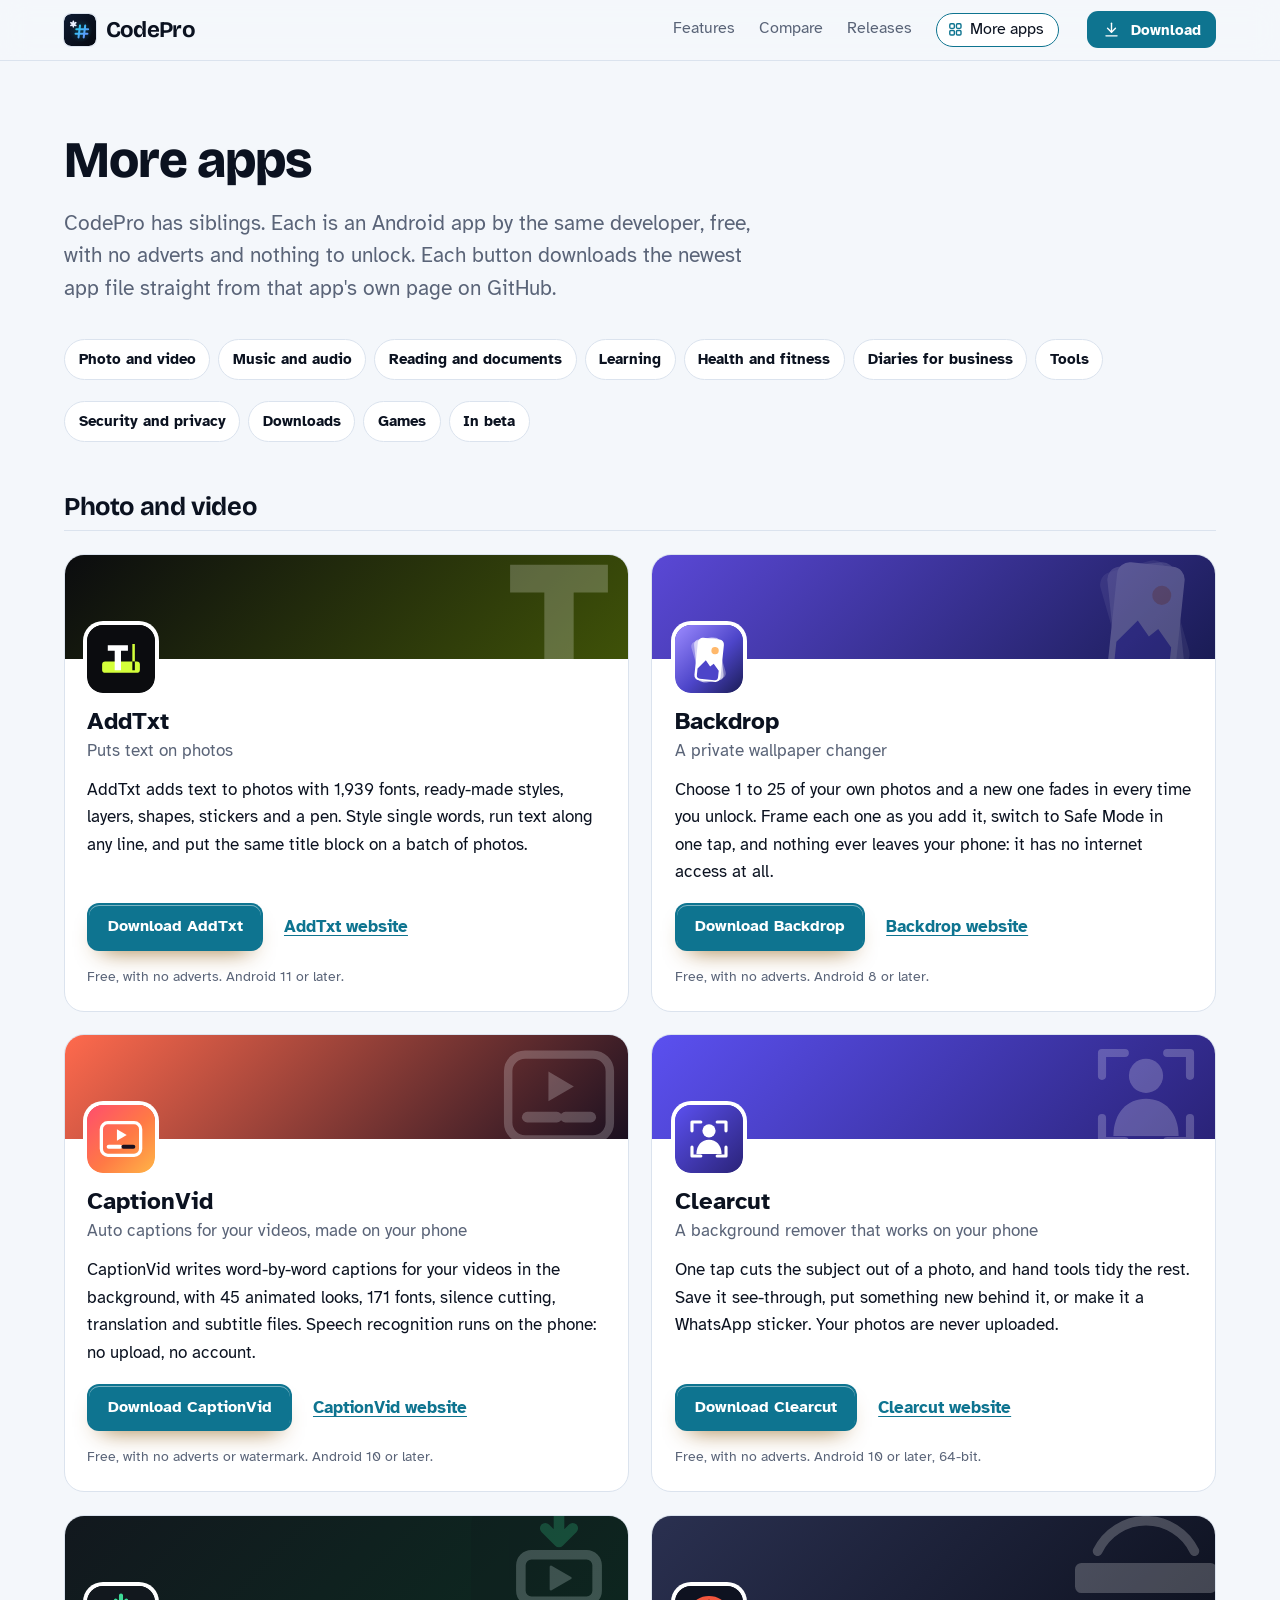
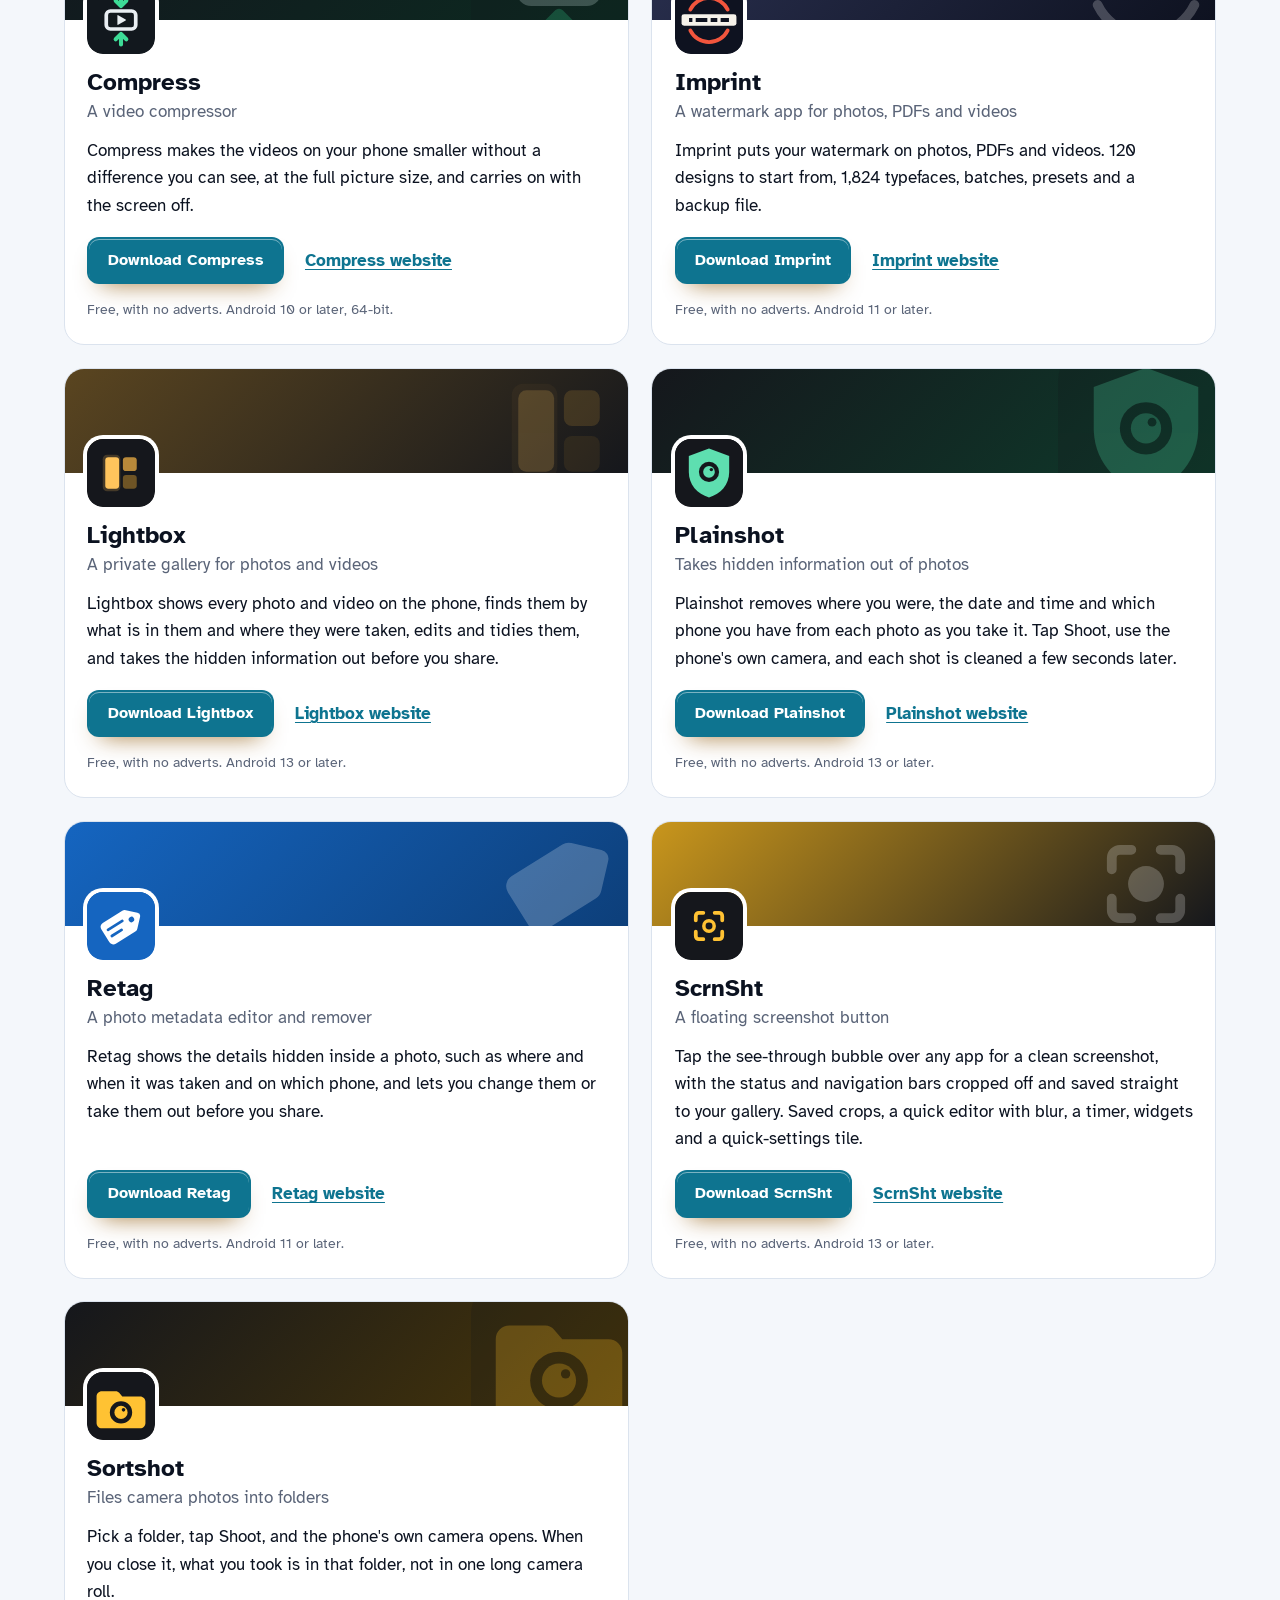
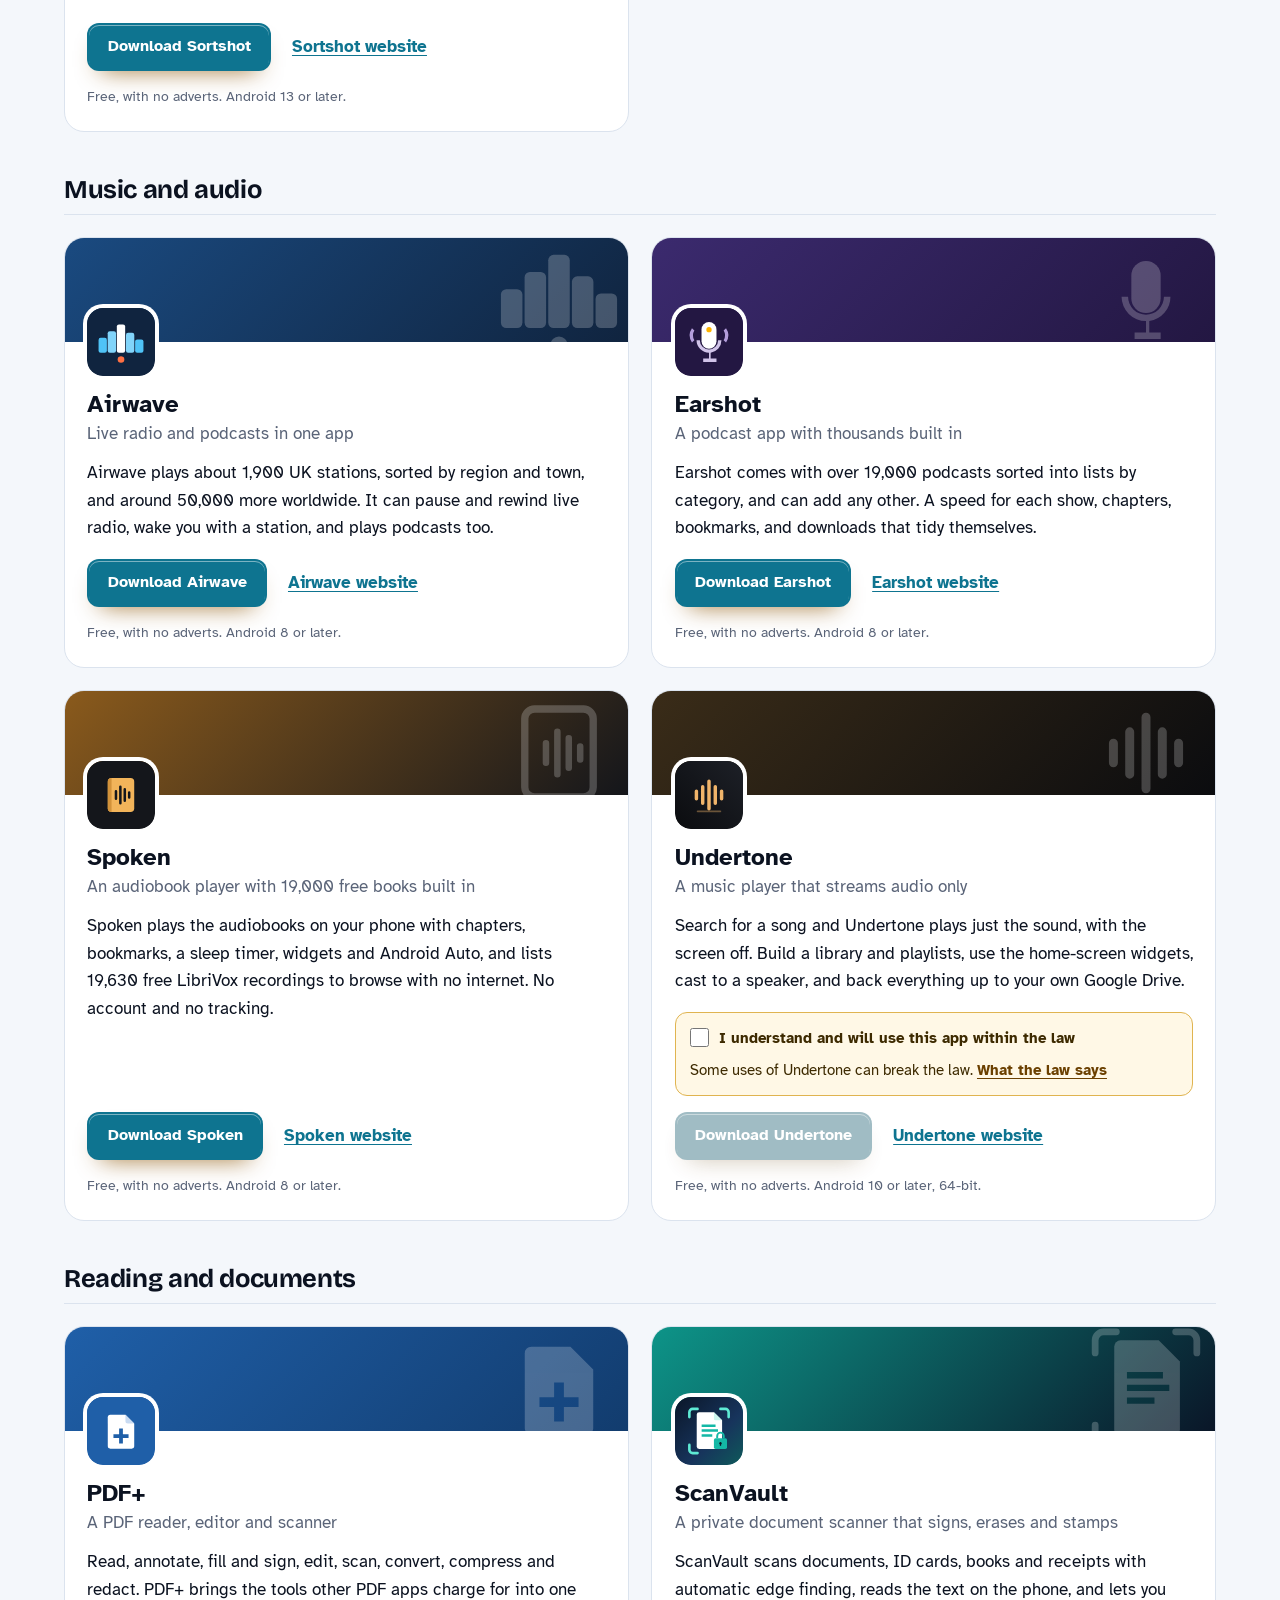
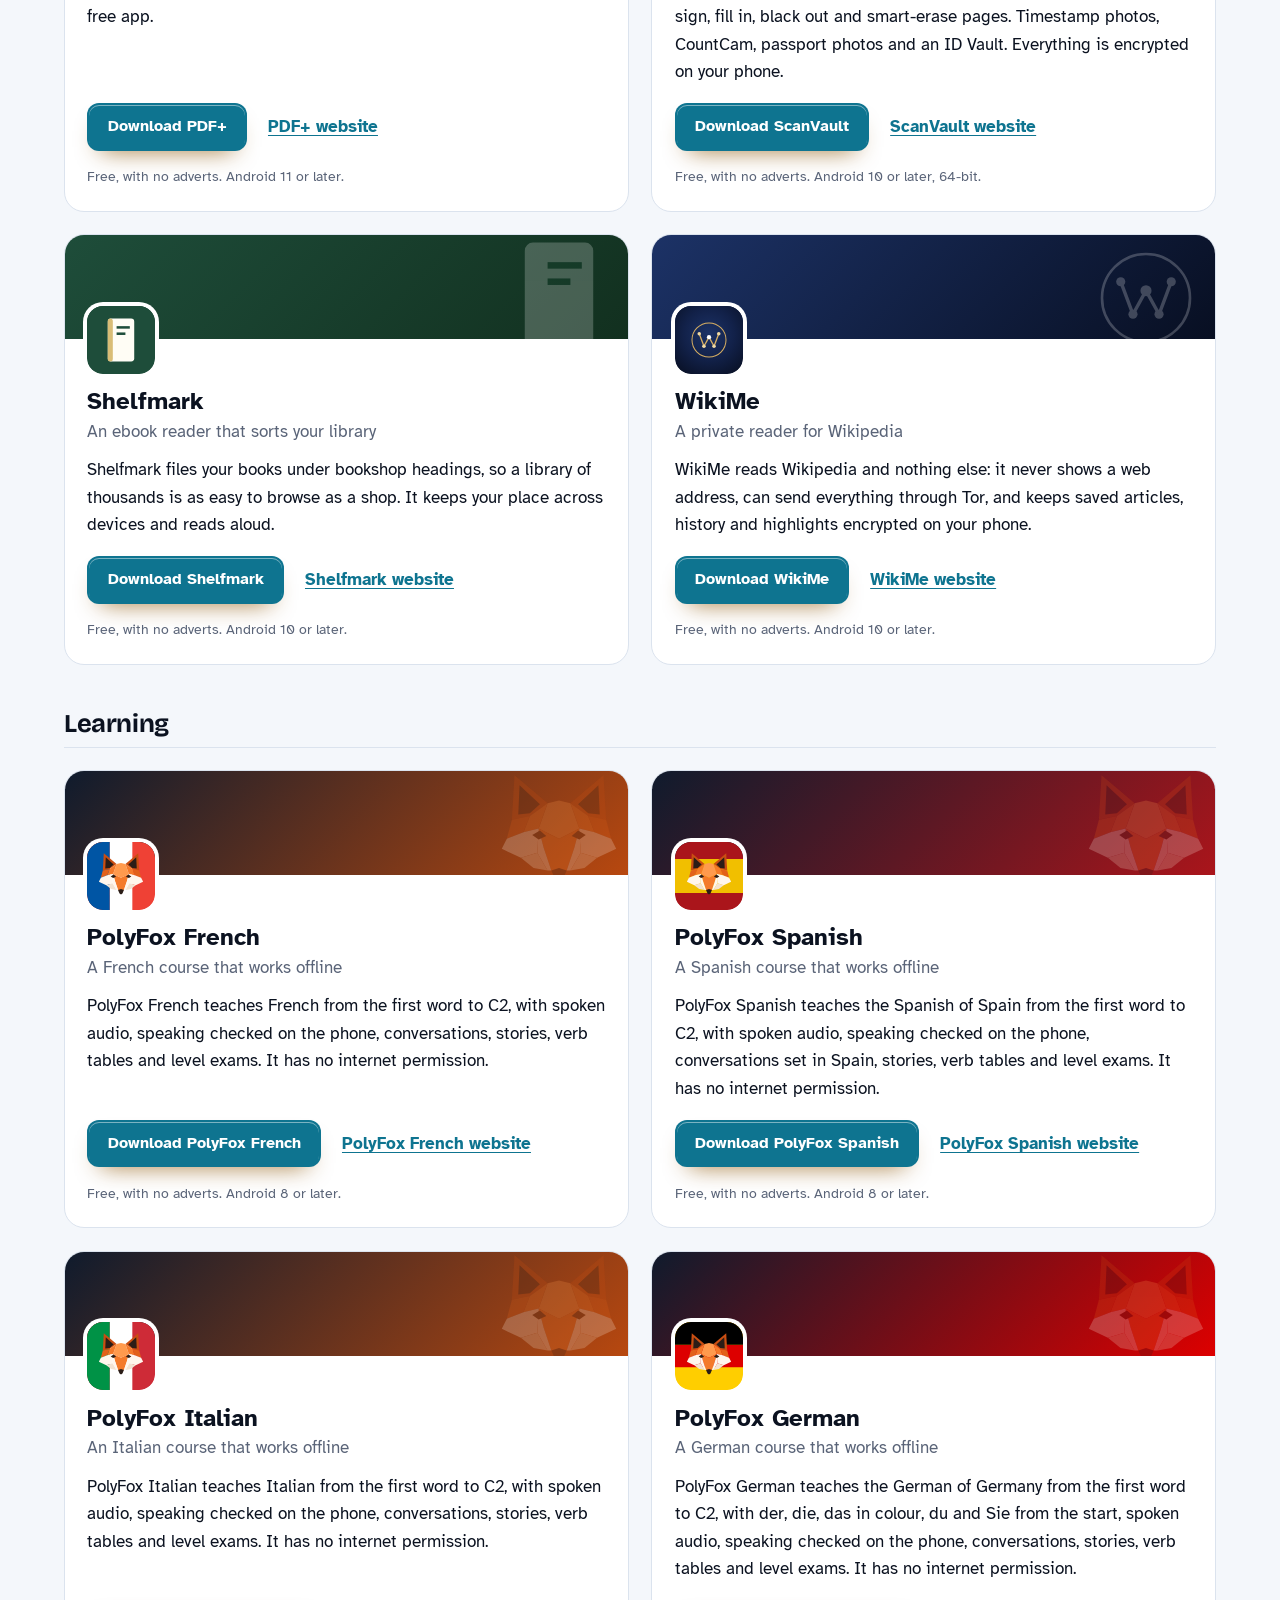
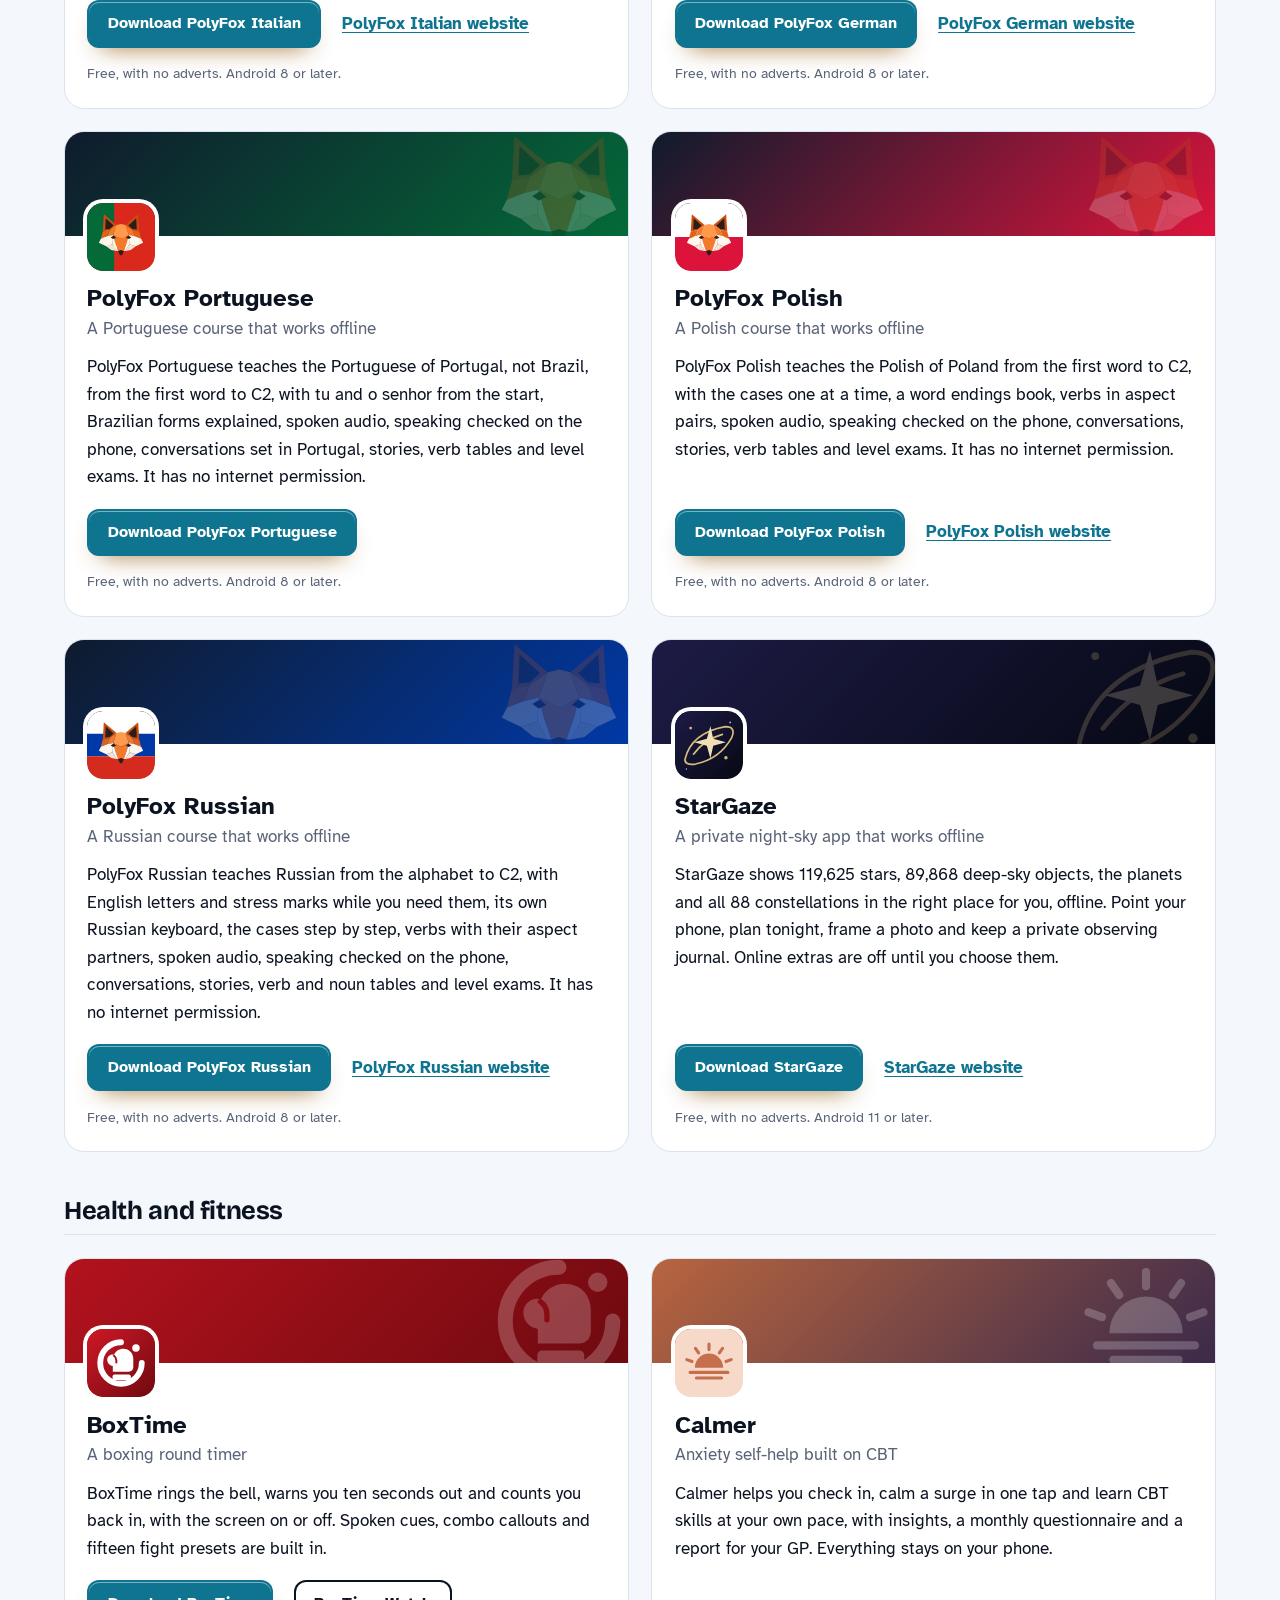
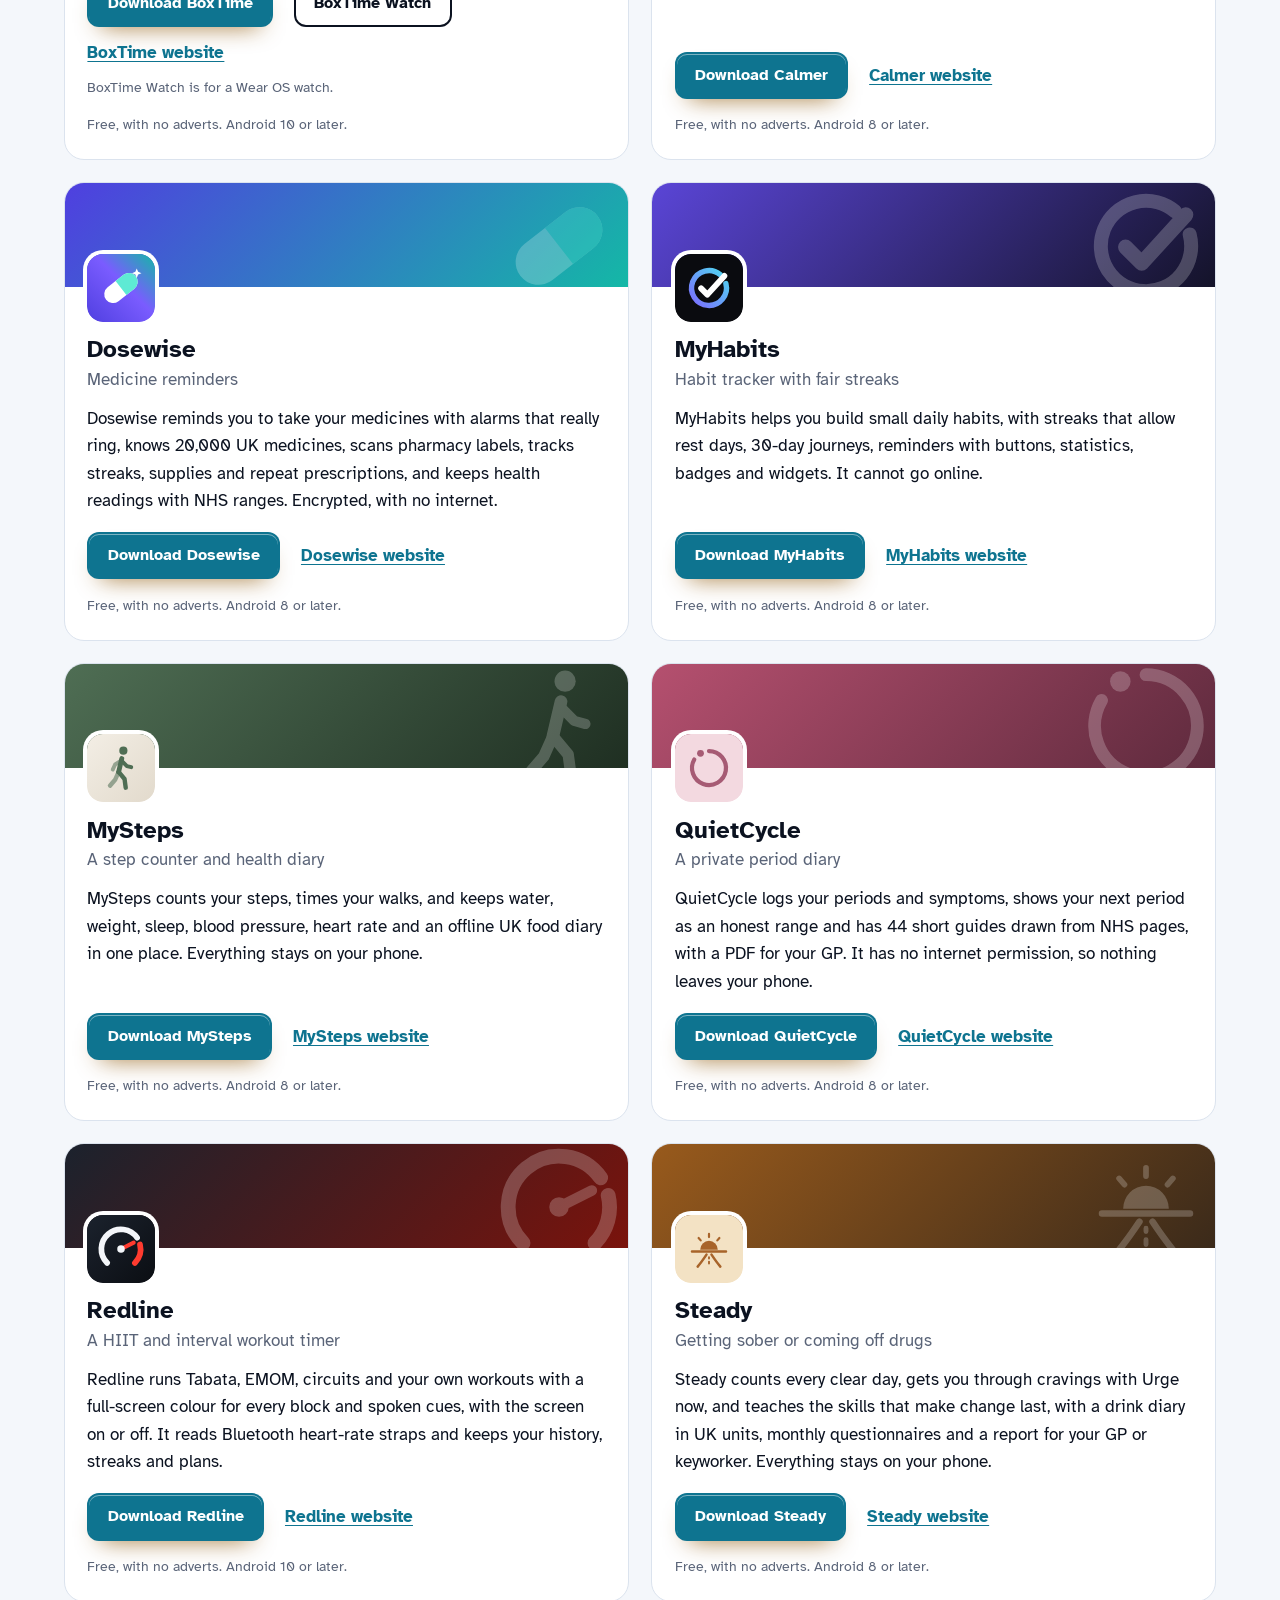
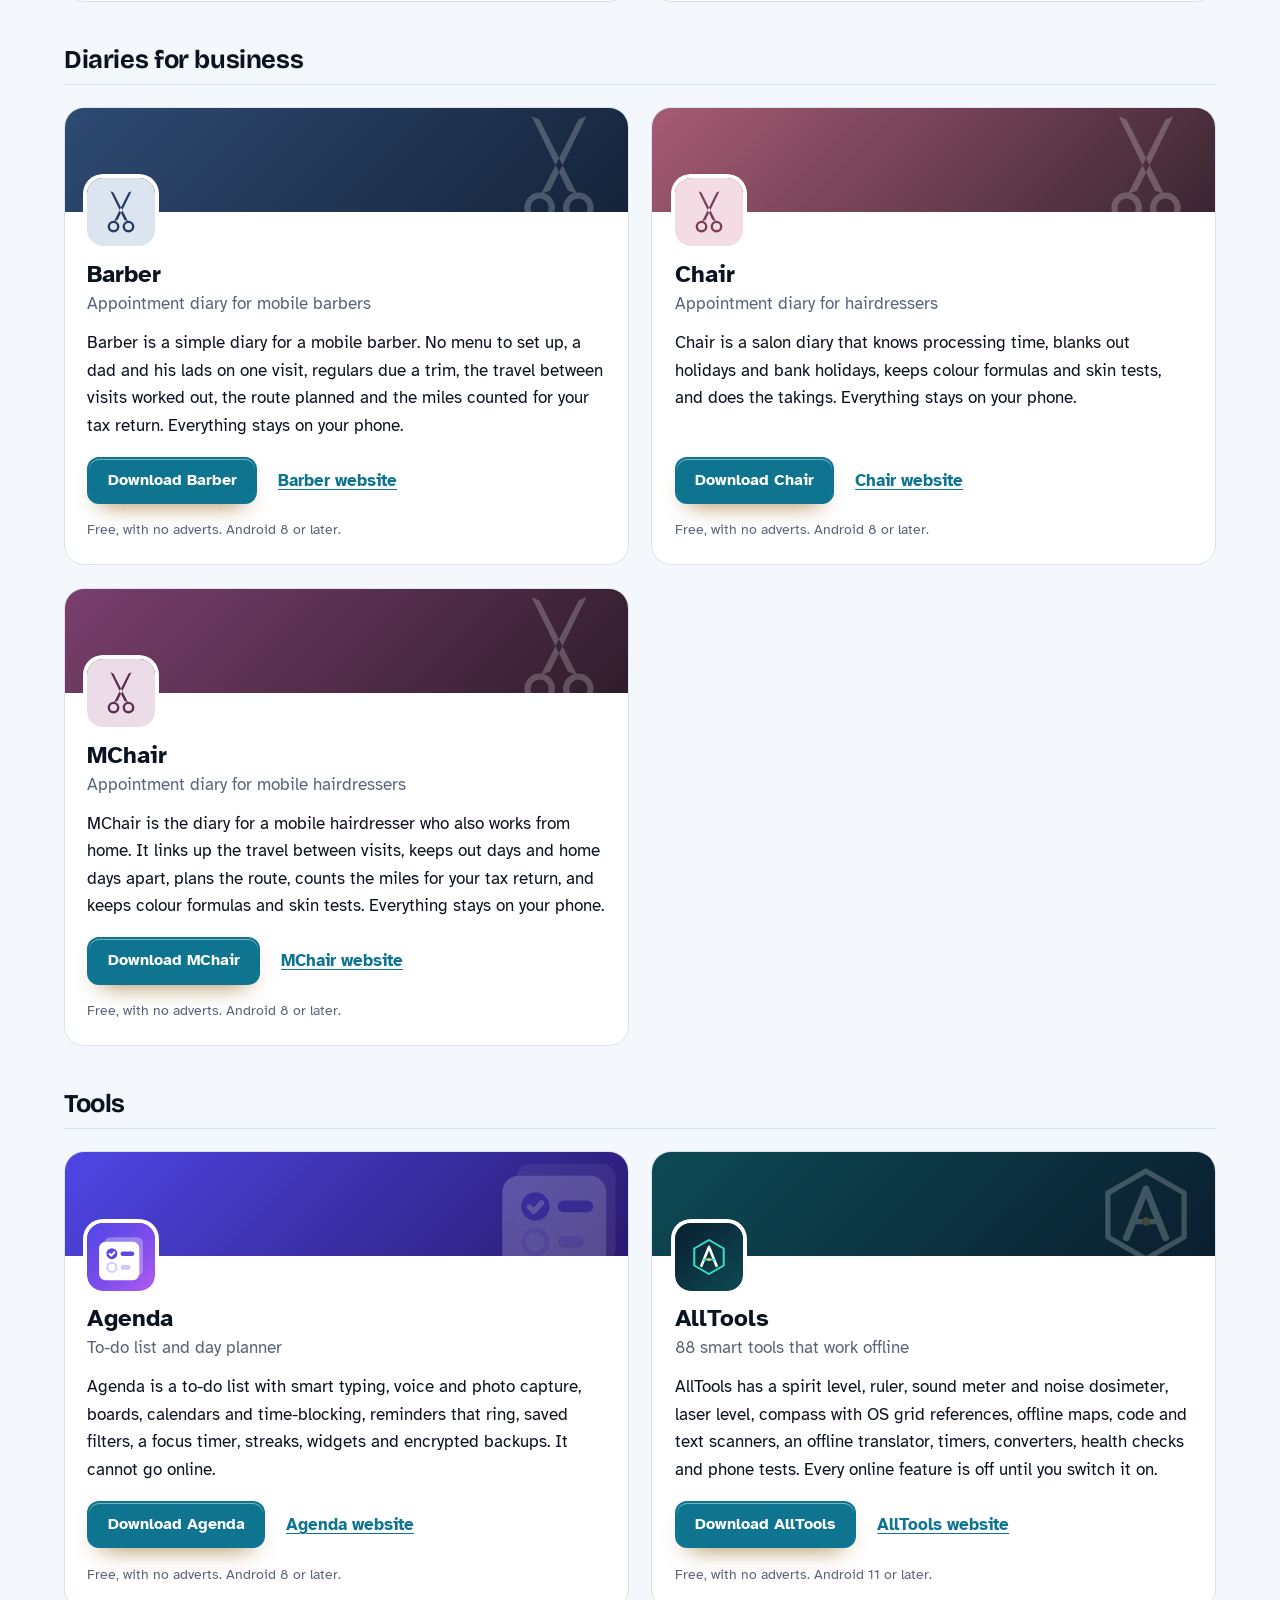
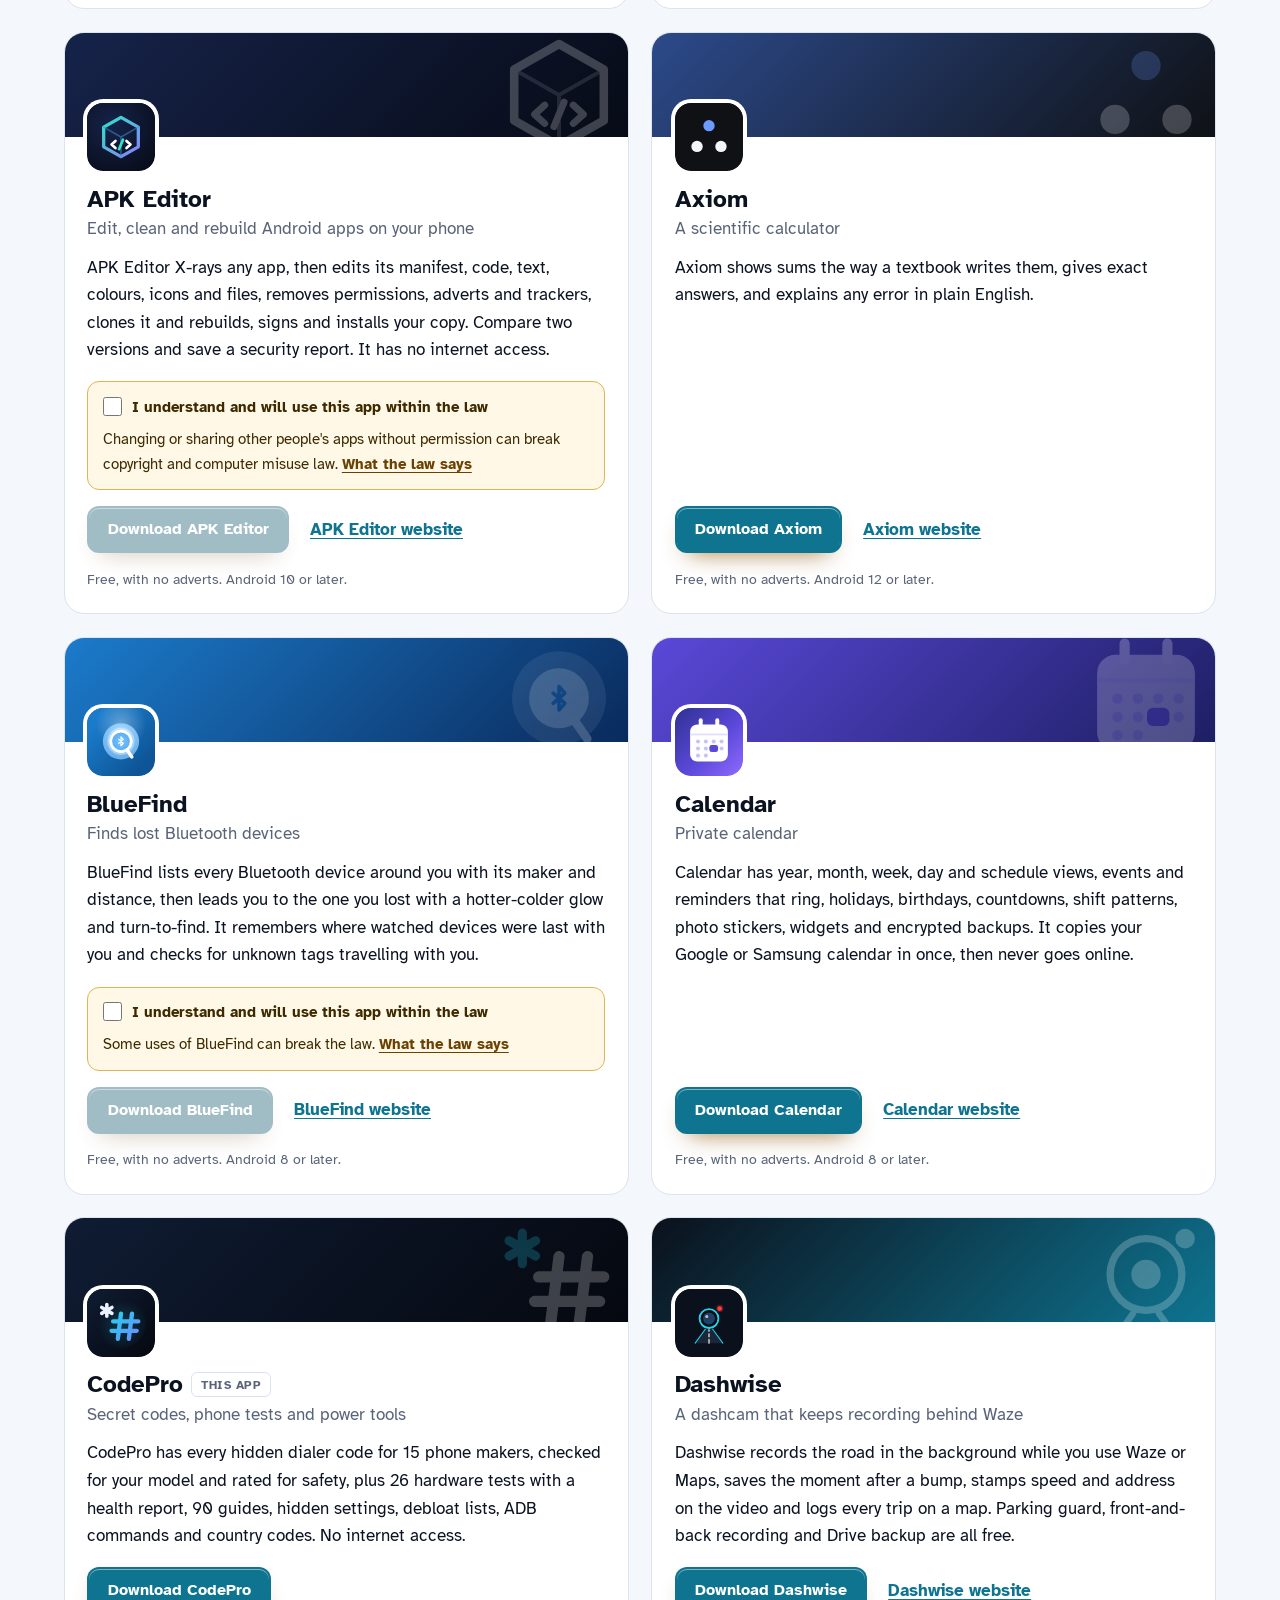
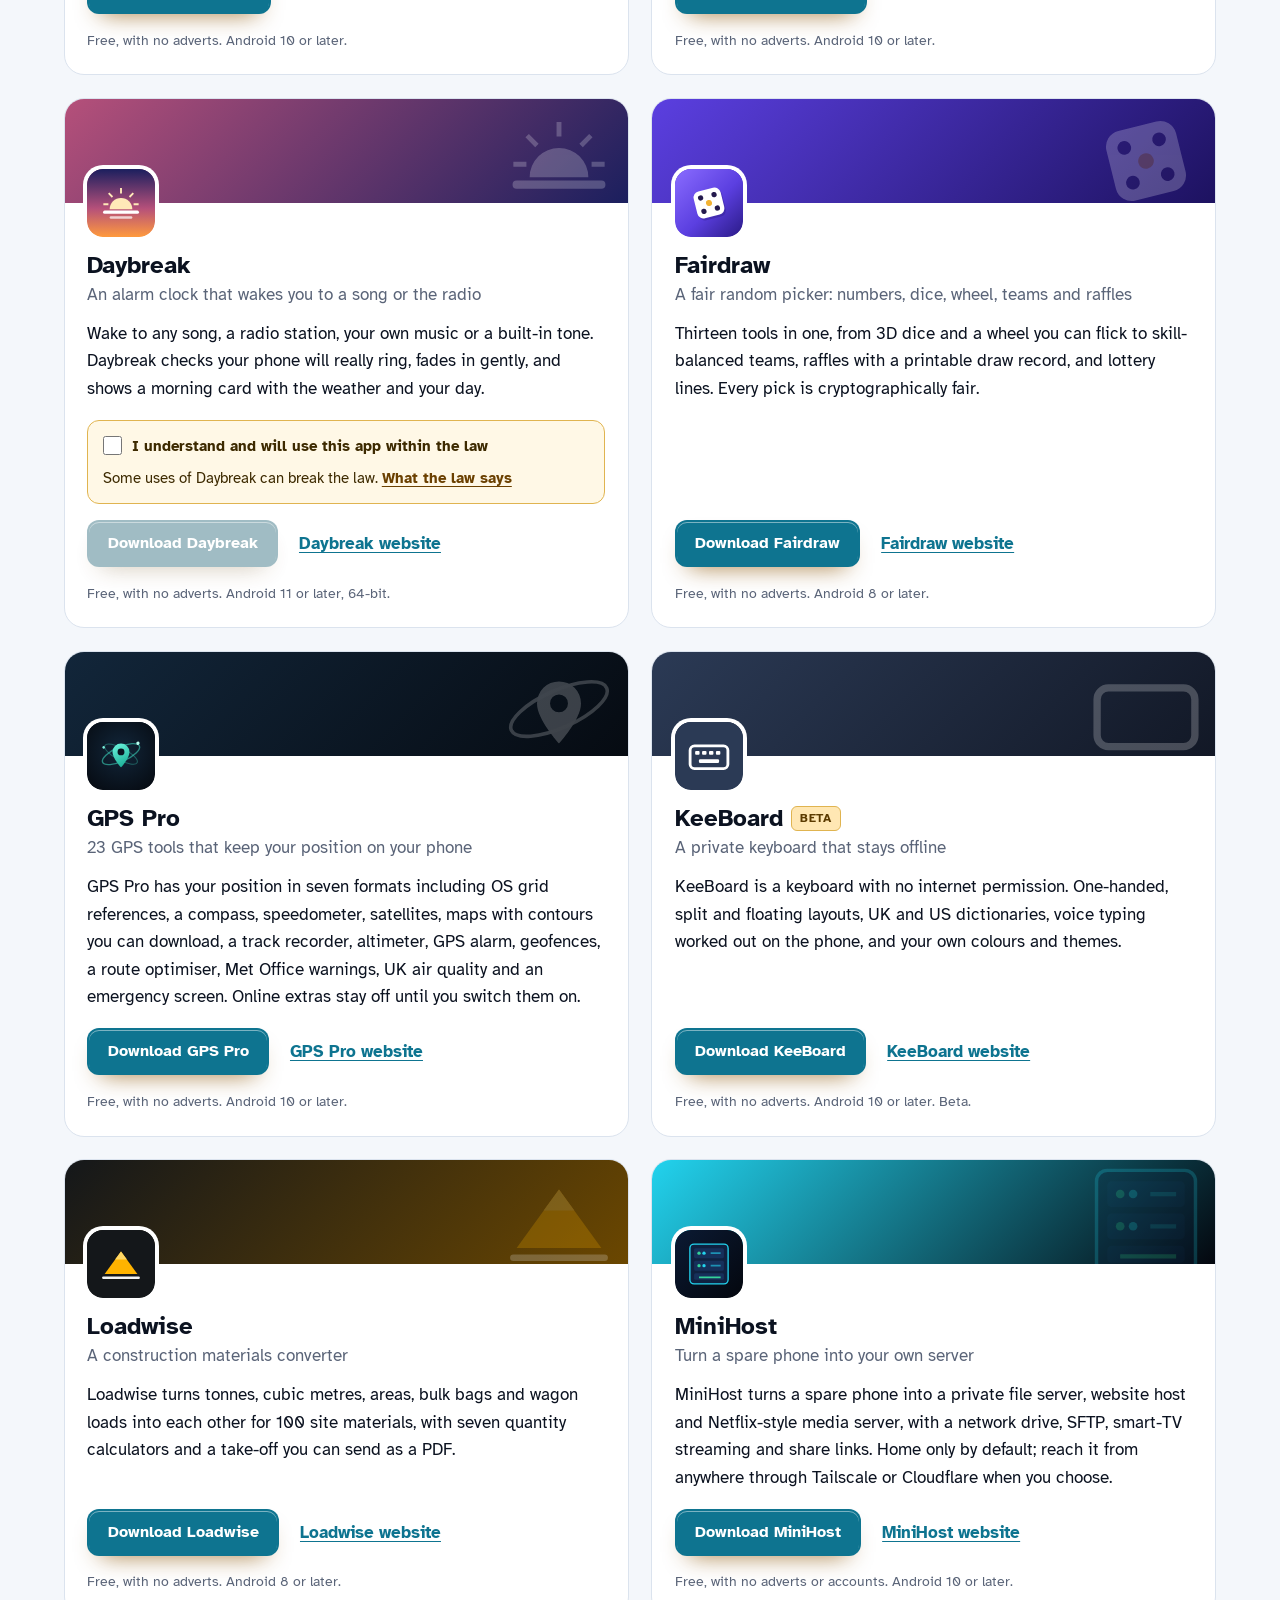
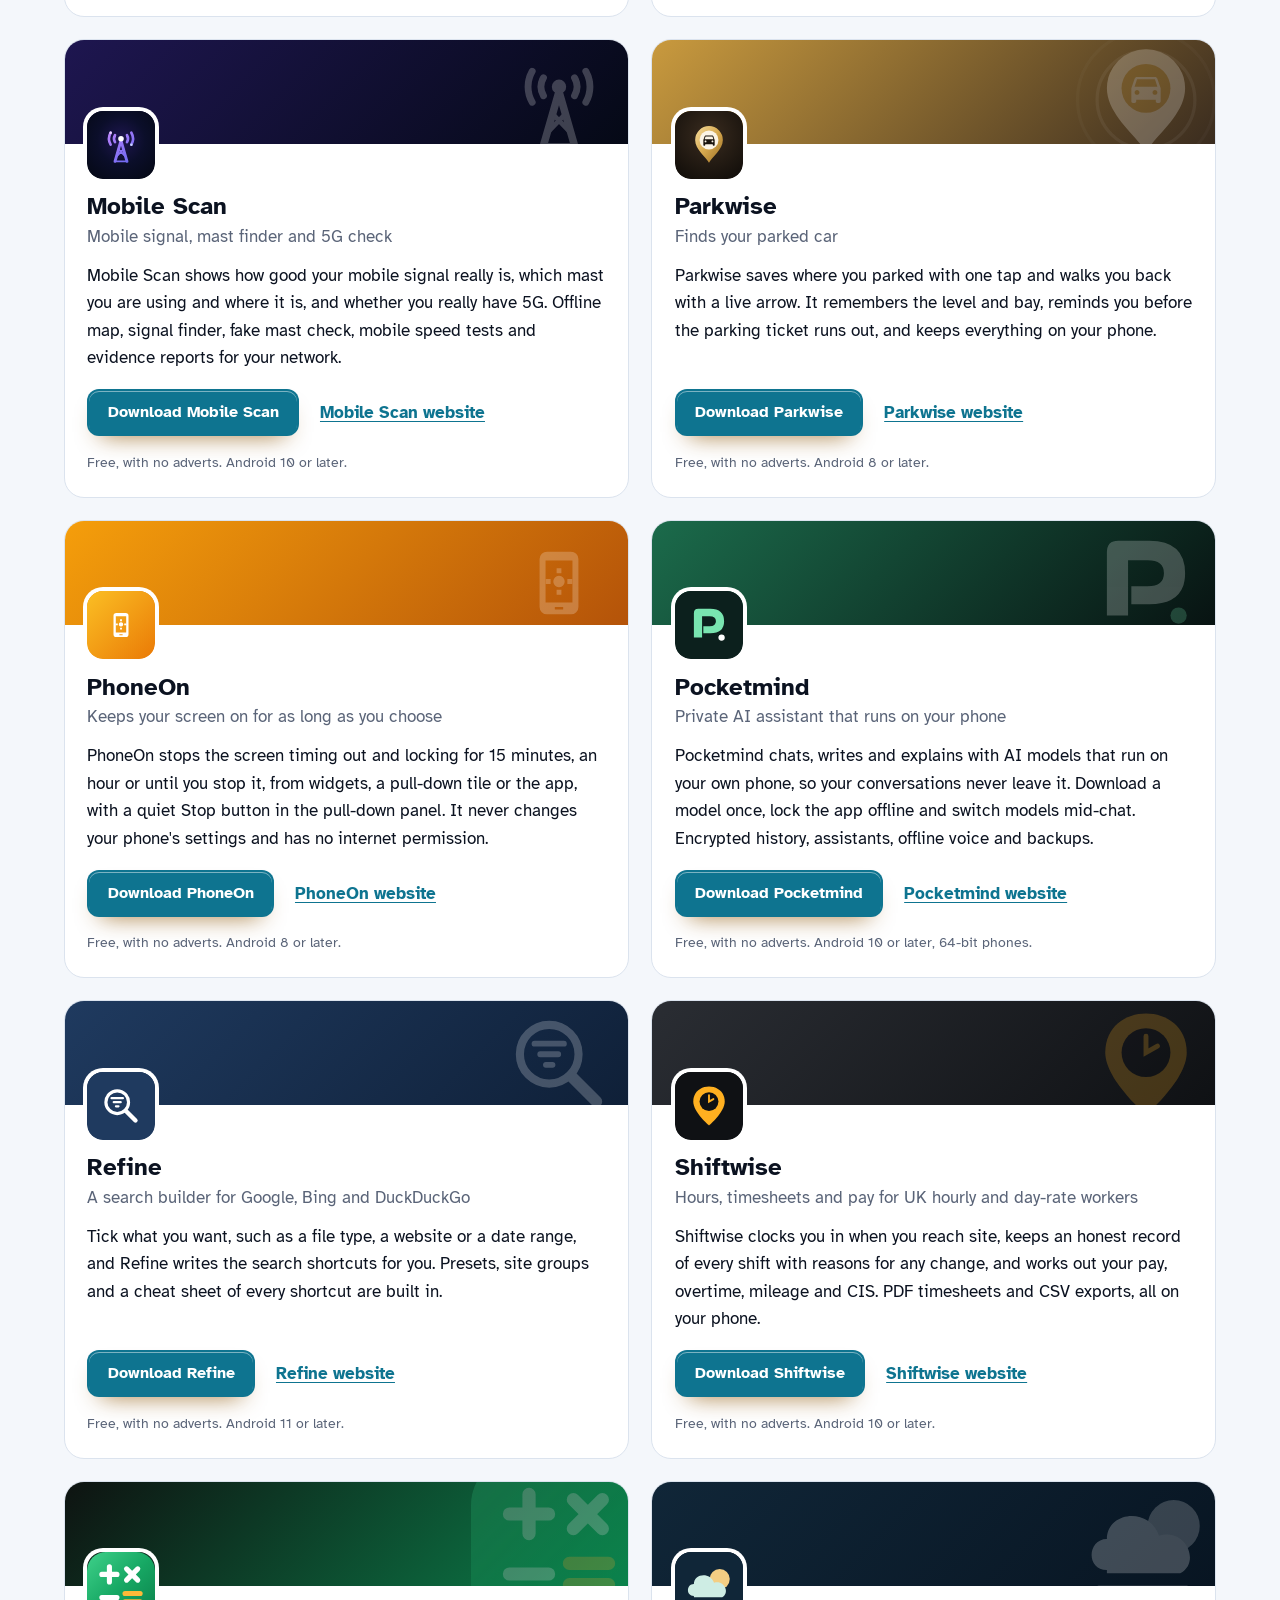
==== commit 307edd72: "More apps: add APK Editor" ====
--- a/more-apps.html
+++ b/more-apps.html
@@ -4,7 +4,7 @@
 <meta charset="utf-8">
 <meta name="viewport" content="width=device-width, initial-scale=1">
 <title>More free Android apps from the maker of CodePro</title>
-<meta name="description" content="All 94 free Android apps from the maker of CodePro, in one list by category, each with its download and a link to its website.">
+<meta name="description" content="All 95 free Android apps from the maker of CodePro, in one list by category, each with its download and a link to its website.">
 <meta name="author" content="Jonathan Jackson">
 <link rel="canonical" href="https://customgpter.github.io/codepro/more-apps.html">
 <meta name="theme-color" content="#f4f7fb" media="(prefers-color-scheme: light)">
@@ -12,7 +12,7 @@
 <meta property="og:type" content="website">
 <meta property="og:site_name" content="CodePro">
 <meta property="og:title" content="More free Android apps from the maker of CodePro">
-<meta property="og:description" content="All 94 free Android apps from the maker of CodePro, in one list by category, each with its download and a link to its website.">
+<meta property="og:description" content="All 95 free Android apps from the maker of CodePro, in one list by category, each with its download and a link to its website.">
 <meta property="og:url" content="https://customgpter.github.io/codepro/more-apps.html">
 <meta property="og:image" content="https://customgpter.github.io/codepro/assets/og.png">
 <meta property="og:image:width" content="1200">
@@ -26,7 +26,7 @@
 <link rel="preload" href="./assets/fonts/atkinson-hyperlegible-latin-400-normal.woff2" as="font" type="font/woff2" crossorigin>
 <link rel="stylesheet" href="./assets/site.css?v=1">
 <link rel="stylesheet" href="./assets/house.css?v=1">
-<script type="application/ld+json">{"@context":"https://schema.org","@type":"ItemList","name":"Apps from the maker of CodePro","url":"https://customgpter.github.io/codepro/more-apps.html","itemListElement":[{"@type":"ListItem","position":1,"name":"AddTxt","url":"https://customgpter.github.io/addtxt/"},{"@type":"ListItem","position":2,"name":"Backdrop","url":"https://customgpter.github.io/backdrop/"},{"@type":"ListItem","position":3,"name":"CaptionVid","url":"https://customgpter.github.io/captionvid/"},{"@type":"ListItem","position":4,"name":"Clearcut","url":"https://customgpter.github.io/clearcut/"},{"@type":"ListItem","position":5,"name":"Compress","url":"https://customgpter.github.io/compress/"},{"@type":"ListItem","position":6,"name":"Imprint","url":"https://customgpter.github.io/imprint/"},{"@type":"ListItem","position":7,"name":"Lightbox","url":"https://customgpter.github.io/lightbox/"},{"@type":"ListItem","position":8,"name":"Plainshot","url":"https://customgpter.github.io/plainshot/"},{"@type":"ListItem","position":9,"name":"Retag","url":"https://customgpter.github.io/retag/"},{"@type":"ListItem","position":10,"name":"ScrnSht","url":"https://customgpter.github.io/scrnsht/"},{"@type":"ListItem","position":11,"name":"Sortshot","url":"https://customgpter.github.io/sortshot/"},{"@type":"ListItem","position":12,"name":"Airwave","url":"https://customgpter.github.io/airwave/"},{"@type":"ListItem","position":13,"name":"Earshot","url":"https://customgpter.github.io/earshot/"},{"@type":"ListItem","position":14,"name":"Spoken","url":"https://customgpter.github.io/spoken/"},{"@type":"ListItem","position":15,"name":"Undertone","url":"https://customgpter.github.io/undertone/"},{"@type":"ListItem","position":16,"name":"PDF+","url":"https://customgpter.github.io/pdfplus/"},{"@type":"ListItem","position":17,"name":"ScanVault","url":"https://customgpter.github.io/scanvault/"},{"@type":"ListItem","position":18,"name":"Shelfmark","url":"https://customgpter.github.io/shelfmark/"},{"@type":"ListItem","position":19,"name":"WikiMe","url":"https://customgpter.github.io/wikime/"},{"@type":"ListItem","position":20,"name":"PolyFox French","url":"https://customgpter.github.io/polyfox/"},{"@type":"ListItem","position":21,"name":"PolyFox German","url":"https://customgpter.github.io/polyfox-german/"},{"@type":"ListItem","position":22,"name":"PolyFox Polish","url":"https://customgpter.github.io/polyfox-polish/"},{"@type":"ListItem","position":23,"name":"PolyFox Russian","url":"https://customgpter.github.io/polyfox-russian/"},{"@type":"ListItem","position":24,"name":"StarGaze","url":"https://customgpter.github.io/stargaze/"},{"@type":"ListItem","position":25,"name":"BoxTime","url":"https://customgpter.github.io/boxtime/"},{"@type":"ListItem","position":26,"name":"Calmer","url":"https://customgpter.github.io/calmer/"},{"@type":"ListItem","position":27,"name":"Dosewise","url":"https://customgpter.github.io/dosewise/"},{"@type":"ListItem","position":28,"name":"MyHabits","url":"https://customgpter.github.io/myhabits/"},{"@type":"ListItem","position":29,"name":"MySteps","url":"https://customgpter.github.io/mysteps/"},{"@type":"ListItem","position":30,"name":"QuietCycle","url":"https://customgpter.github.io/quietcycle/"},{"@type":"ListItem","position":31,"name":"Redline","url":"https://customgpter.github.io/redline/"},{"@type":"ListItem","position":32,"name":"Steady","url":"https://customgpter.github.io/steady/"},{"@type":"ListItem","position":33,"name":"Barber","url":"https://customgpter.github.io/barber/"},{"@type":"ListItem","position":34,"name":"Chair","url":"https://customgpter.github.io/chair/"},{"@type":"ListItem","position":35,"name":"MChair","url":"https://customgpter.github.io/mchair/"},{"@type":"ListItem","position":36,"name":"Agenda","url":"https://customgpter.github.io/agenda/"},{"@type":"ListItem","position":37,"name":"AllTools","url":"https://customgpter.github.io/alltools/"},{"@type":"ListItem","position":38,"name":"Axiom","url":"https://customgpter.github.io/axiom/"},{"@type":"ListItem","position":39,"name":"BlueFind","url":"https://customgpter.github.io/bluefind/"},{"@type":"ListItem","position":40,"name":"Calendar","url":"https://customgpter.github.io/calendar/"},{"@type":"ListItem","position":41,"name":"CodePro","url":"https://customgpter.github.io/codepro/"},{"@type":"ListItem","position":42,"name":"Dashwise","url":"https://customgpter.github.io/dashwise/"},{"@type":"ListItem","position":43,"name":"Daybreak","url":"https://customgpter.github.io/daybreak/"},{"@type":"ListItem","position":44,"name":"Fairdraw","url":"https://customgpter.github.io/fairdraw/"},{"@type":"ListItem","position":45,"name":"GPS Pro","url":"https://customgpter.github.io/gpspro/"},{"@type":"ListItem","position":46,"name":"KeeBoard","url":"https://customgpter.github.io/keeboard/"},{"@type":"ListItem","position":47,"name":"Loadwise","url":"https://customgpter.github.io/loadwise/"},{"@type":"ListItem","position":48,"name":"MiniHost","url":"https://customgpter.github.io/minihost/"},{"@type":"ListItem","position":49,"name":"Mobile Scan","url":"https://customgpter.github.io/mobilescan/"},{"@type":"ListItem","position":50,"name":"Parkwise","url":"https://customgpter.github.io/parkwise/"},{"@type":"ListItem","position":51,"name":"Pocketmind","url":"https://customgpter.github.io/pocketmind/"},{"@type":"ListItem","position":52,"name":"Refine","url":"https://customgpter.github.io/refine/"},{"@type":"ListItem","position":53,"name":"Shiftwise","url":"https://customgpter.github.io/shiftwise/"},{"@type":"ListItem","position":54,"name":"SimpleCalc","url":"https://customgpter.github.io/simplecalc/"},{"@type":"ListItem","position":55,"name":"Skyline","url":"https://customgpter.github.io/skyline/"},{"@type":"ListItem","position":56,"name":"Slipway","url":"https://customgpter.github.io/slipway/"},{"@type":"ListItem","position":57,"name":"Tagger","url":"https://customgpter.github.io/tagger/"},{"@type":"ListItem","position":58,"name":"TotalClean","url":"https://customgpter.github.io/totalclean/"},{"@type":"ListItem","position":59,"name":"TVLink","url":"https://customgpter.github.io/tvlink/"},{"@type":"ListItem","position":60,"name":"Unbox","url":"https://customgpter.github.io/unbox/"},{"@type":"ListItem","position":61,"name":"WhatsKeep","url":"https://customgpter.github.io/whatskeep/"},{"@type":"ListItem","position":62,"name":"WiFi Scan","url":"https://customgpter.github.io/wifiscan/"},{"@type":"ListItem","position":63,"name":"Auditly","url":"https://customgpter.github.io/auditly/"},{"@type":"ListItem","position":64,"name":"Backchannel","url":"https://customgpter.github.io/backchannel/"},{"@type":"ListItem","position":65,"name":"ENotes","url":"https://customgpter.github.io/enotes/"},{"@type":"ListItem","position":66,"name":"FindMe","url":"https://customgpter.github.io/findme/"},{"@type":"ListItem","position":67,"name":"iLock","url":"https://customgpter.github.io/ilock/"},{"@type":"ListItem","position":68,"name":"ImSafe","url":"https://customgpter.github.io/imsafe/"},{"@type":"ListItem","position":69,"name":"IShred","url":"https://customgpter.github.io/ishred/"},{"@type":"ListItem","position":70,"name":"LockBox","url":"https://customgpter.github.io/lockbox/"},{"@type":"ListItem","position":71,"name":"PassVault","url":"https://customgpter.github.io/passvault/"},{"@type":"ListItem","position":72,"name":"SpyFind","url":"https://customgpter.github.io/spyfind/"},{"@type":"ListItem","position":73,"name":"TextWipe","url":"https://customgpter.github.io/textwipe/"},{"@type":"ListItem","position":74,"name":"Tracewire","url":"https://customgpter.github.io/tracewire/"},{"@type":"ListItem","position":75,"name":"Vigil","url":"https://customgpter.github.io/vigil/"},{"@type":"ListItem","position":76,"name":"Grab","url":"https://customgpter.github.io/grab/"},{"@type":"ListItem","position":77,"name":"Swarm","url":"https://customgpter.github.io/swarm/"},{"@type":"ListItem","position":78,"name":"Plane Games","url":"https://customgpter.github.io/plane-games/"},{"@type":"ListItem","position":79,"name":"Ninefold","url":"https://customgpter.github.io/ninefold/"},{"@type":"ListItem","position":80,"name":"Cubewise","url":"https://customgpter.github.io/cubewise/"},{"@type":"ListItem","position":81,"name":"Tilewise","url":"https://customgpter.github.io/tilewise/"},{"@type":"ListItem","position":82,"name":"Letterwise","url":"https://customgpter.github.io/letterwise/"},{"@type":"ListItem","position":83,"name":"Kingside","url":"https://customgpter.github.io/kingside/"},{"@type":"ListItem","position":84,"name":"Deckhand","url":"https://customgpter.github.io/deckhand/"},{"@type":"ListItem","position":85,"name":"SNESForge","url":"https://customgpter.github.io/snesforge/"},{"@type":"ListItem","position":86,"name":"Fame Boy","url":"https://customgpter.github.io/fameboy/"},{"@type":"ListItem","position":87,"name":"PSPPro","url":"https://customgpter.github.io/psppro/"},{"@type":"ListItem","position":88,"name":"MegaGen","url":"https://customgpter.github.io/megagen/"},{"@type":"ListItem","position":89,"name":"QVR","url":"https://customgpter.github.io/qvr/"},{"@type":"ListItem","position":90,"name":"QVR Watch","url":"https://customgpter.github.io/qvr-watch/"},{"@type":"ListItem","position":91,"name":"QVRLite","url":"https://customgpter.github.io/qvrlite/"},{"@type":"ListItem","position":92,"name":"Onionz","url":"https://customgpter.github.io/onionz/"},{"@type":"ListItem","position":93,"name":"OnionzWeb","url":"https://customgpter.github.io/onionzweb/"}]}</script>
+<script type="application/ld+json">{"@context":"https://schema.org","@type":"ItemList","name":"Apps from the maker of CodePro","url":"https://customgpter.github.io/codepro/more-apps.html","itemListElement":[{"@type":"ListItem","position":1,"name":"AddTxt","url":"https://customgpter.github.io/addtxt/"},{"@type":"ListItem","position":2,"name":"Backdrop","url":"https://customgpter.github.io/backdrop/"},{"@type":"ListItem","position":3,"name":"CaptionVid","url":"https://customgpter.github.io/captionvid/"},{"@type":"ListItem","position":4,"name":"Clearcut","url":"https://customgpter.github.io/clearcut/"},{"@type":"ListItem","position":5,"name":"Compress","url":"https://customgpter.github.io/compress/"},{"@type":"ListItem","position":6,"name":"Imprint","url":"https://customgpter.github.io/imprint/"},{"@type":"ListItem","position":7,"name":"Lightbox","url":"https://customgpter.github.io/lightbox/"},{"@type":"ListItem","position":8,"name":"Plainshot","url":"https://customgpter.github.io/plainshot/"},{"@type":"ListItem","position":9,"name":"Retag","url":"https://customgpter.github.io/retag/"},{"@type":"ListItem","position":10,"name":"ScrnSht","url":"https://customgpter.github.io/scrnsht/"},{"@type":"ListItem","position":11,"name":"Sortshot","url":"https://customgpter.github.io/sortshot/"},{"@type":"ListItem","position":12,"name":"Airwave","url":"https://customgpter.github.io/airwave/"},{"@type":"ListItem","position":13,"name":"Earshot","url":"https://customgpter.github.io/earshot/"},{"@type":"ListItem","position":14,"name":"Spoken","url":"https://customgpter.github.io/spoken/"},{"@type":"ListItem","position":15,"name":"Undertone","url":"https://customgpter.github.io/undertone/"},{"@type":"ListItem","position":16,"name":"PDF+","url":"https://customgpter.github.io/pdfplus/"},{"@type":"ListItem","position":17,"name":"ScanVault","url":"https://customgpter.github.io/scanvault/"},{"@type":"ListItem","position":18,"name":"Shelfmark","url":"https://customgpter.github.io/shelfmark/"},{"@type":"ListItem","position":19,"name":"WikiMe","url":"https://customgpter.github.io/wikime/"},{"@type":"ListItem","position":20,"name":"PolyFox French","url":"https://customgpter.github.io/polyfox/"},{"@type":"ListItem","position":21,"name":"PolyFox German","url":"https://customgpter.github.io/polyfox-german/"},{"@type":"ListItem","position":22,"name":"PolyFox Polish","url":"https://customgpter.github.io/polyfox-polish/"},{"@type":"ListItem","position":23,"name":"PolyFox Russian","url":"https://customgpter.github.io/polyfox-russian/"},{"@type":"ListItem","position":24,"name":"StarGaze","url":"https://customgpter.github.io/stargaze/"},{"@type":"ListItem","position":25,"name":"BoxTime","url":"https://customgpter.github.io/boxtime/"},{"@type":"ListItem","position":26,"name":"Calmer","url":"https://customgpter.github.io/calmer/"},{"@type":"ListItem","position":27,"name":"Dosewise","url":"https://customgpter.github.io/dosewise/"},{"@type":"ListItem","position":28,"name":"MyHabits","url":"https://customgpter.github.io/myhabits/"},{"@type":"ListItem","position":29,"name":"MySteps","url":"https://customgpter.github.io/mysteps/"},{"@type":"ListItem","position":30,"name":"QuietCycle","url":"https://customgpter.github.io/quietcycle/"},{"@type":"ListItem","position":31,"name":"Redline","url":"https://customgpter.github.io/redline/"},{"@type":"ListItem","position":32,"name":"Steady","url":"https://customgpter.github.io/steady/"},{"@type":"ListItem","position":33,"name":"Barber","url":"https://customgpter.github.io/barber/"},{"@type":"ListItem","position":34,"name":"Chair","url":"https://customgpter.github.io/chair/"},{"@type":"ListItem","position":35,"name":"MChair","url":"https://customgpter.github.io/mchair/"},{"@type":"ListItem","position":36,"name":"Agenda","url":"https://customgpter.github.io/agenda/"},{"@type":"ListItem","position":37,"name":"AllTools","url":"https://customgpter.github.io/alltools/"},{"@type":"ListItem","position":38,"name":"APK Editor","url":"https://customgpter.github.io/apkeditor/"},{"@type":"ListItem","position":39,"name":"Axiom","url":"https://customgpter.github.io/axiom/"},{"@type":"ListItem","position":40,"name":"BlueFind","url":"https://customgpter.github.io/bluefind/"},{"@type":"ListItem","position":41,"name":"Calendar","url":"https://customgpter.github.io/calendar/"},{"@type":"ListItem","position":42,"name":"CodePro","url":"https://customgpter.github.io/codepro/"},{"@type":"ListItem","position":43,"name":"Dashwise","url":"https://customgpter.github.io/dashwise/"},{"@type":"ListItem","position":44,"name":"Daybreak","url":"https://customgpter.github.io/daybreak/"},{"@type":"ListItem","position":45,"name":"Fairdraw","url":"https://customgpter.github.io/fairdraw/"},{"@type":"ListItem","position":46,"name":"GPS Pro","url":"https://customgpter.github.io/gpspro/"},{"@type":"ListItem","position":47,"name":"KeeBoard","url":"https://customgpter.github.io/keeboard/"},{"@type":"ListItem","position":48,"name":"Loadwise","url":"https://customgpter.github.io/loadwise/"},{"@type":"ListItem","position":49,"name":"MiniHost","url":"https://customgpter.github.io/minihost/"},{"@type":"ListItem","position":50,"name":"Mobile Scan","url":"https://customgpter.github.io/mobilescan/"},{"@type":"ListItem","position":51,"name":"Parkwise","url":"https://customgpter.github.io/parkwise/"},{"@type":"ListItem","position":52,"name":"Pocketmind","url":"https://customgpter.github.io/pocketmind/"},{"@type":"ListItem","position":53,"name":"Refine","url":"https://customgpter.github.io/refine/"},{"@type":"ListItem","position":54,"name":"Shiftwise","url":"https://customgpter.github.io/shiftwise/"},{"@type":"ListItem","position":55,"name":"SimpleCalc","url":"https://customgpter.github.io/simplecalc/"},{"@type":"ListItem","position":56,"name":"Skyline","url":"https://customgpter.github.io/skyline/"},{"@type":"ListItem","position":57,"name":"Slipway","url":"https://customgpter.github.io/slipway/"},{"@type":"ListItem","position":58,"name":"Tagger","url":"https://customgpter.github.io/tagger/"},{"@type":"ListItem","position":59,"name":"TotalClean","url":"https://customgpter.github.io/totalclean/"},{"@type":"ListItem","position":60,"name":"TVLink","url":"https://customgpter.github.io/tvlink/"},{"@type":"ListItem","position":61,"name":"Unbox","url":"https://customgpter.github.io/unbox/"},{"@type":"ListItem","position":62,"name":"WhatsKeep","url":"https://customgpter.github.io/whatskeep/"},{"@type":"ListItem","position":63,"name":"WiFi Scan","url":"https://customgpter.github.io/wifiscan/"},{"@type":"ListItem","position":64,"name":"Auditly","url":"https://customgpter.github.io/auditly/"},{"@type":"ListItem","position":65,"name":"Backchannel","url":"https://customgpter.github.io/backchannel/"},{"@type":"ListItem","position":66,"name":"ENotes","url":"https://customgpter.github.io/enotes/"},{"@type":"ListItem","position":67,"name":"FindMe","url":"https://customgpter.github.io/findme/"},{"@type":"ListItem","position":68,"name":"iLock","url":"https://customgpter.github.io/ilock/"},{"@type":"ListItem","position":69,"name":"ImSafe","url":"https://customgpter.github.io/imsafe/"},{"@type":"ListItem","position":70,"name":"IShred","url":"https://customgpter.github.io/ishred/"},{"@type":"ListItem","position":71,"name":"LockBox","url":"https://customgpter.github.io/lockbox/"},{"@type":"ListItem","position":72,"name":"PassVault","url":"https://customgpter.github.io/passvault/"},{"@type":"ListItem","position":73,"name":"SpyFind","url":"https://customgpter.github.io/spyfind/"},{"@type":"ListItem","position":74,"name":"TextWipe","url":"https://customgpter.github.io/textwipe/"},{"@type":"ListItem","position":75,"name":"Tracewire","url":"https://customgpter.github.io/tracewire/"},{"@type":"ListItem","position":76,"name":"Vigil","url":"https://customgpter.github.io/vigil/"},{"@type":"ListItem","position":77,"name":"Grab","url":"https://customgpter.github.io/grab/"},{"@type":"ListItem","position":78,"name":"Swarm","url":"https://customgpter.github.io/swarm/"},{"@type":"ListItem","position":79,"name":"Plane Games","url":"https://customgpter.github.io/plane-games/"},{"@type":"ListItem","position":80,"name":"Ninefold","url":"https://customgpter.github.io/ninefold/"},{"@type":"ListItem","position":81,"name":"Cubewise","url":"https://customgpter.github.io/cubewise/"},{"@type":"ListItem","position":82,"name":"Tilewise","url":"https://customgpter.github.io/tilewise/"},{"@type":"ListItem","position":83,"name":"Letterwise","url":"https://customgpter.github.io/letterwise/"},{"@type":"ListItem","position":84,"name":"Kingside","url":"https://customgpter.github.io/kingside/"},{"@type":"ListItem","position":85,"name":"Deckhand","url":"https://customgpter.github.io/deckhand/"},{"@type":"ListItem","position":86,"name":"SNESForge","url":"https://customgpter.github.io/snesforge/"},{"@type":"ListItem","position":87,"name":"Fame Boy","url":"https://customgpter.github.io/fameboy/"},{"@type":"ListItem","position":88,"name":"PSPPro","url":"https://customgpter.github.io/psppro/"},{"@type":"ListItem","position":89,"name":"MegaGen","url":"https://customgpter.github.io/megagen/"},{"@type":"ListItem","position":90,"name":"QVR","url":"https://customgpter.github.io/qvr/"},{"@type":"ListItem","position":91,"name":"QVR Watch","url":"https://customgpter.github.io/qvr-watch/"},{"@type":"ListItem","position":92,"name":"QVRLite","url":"https://customgpter.github.io/qvrlite/"},{"@type":"ListItem","position":93,"name":"Onionz","url":"https://customgpter.github.io/onionz/"},{"@type":"ListItem","position":94,"name":"OnionzWeb","url":"https://customgpter.github.io/onionzweb/"}]}</script>
 <link rel="stylesheet" href="./assets/apps-list.css?v=1">
 <script src="./assets/apps-list.js?v=1" defer></script>
 </head>
@@ -86,7 +86,7 @@
 <li class="mapp" style="--b:#7a3f6e;--b2:#2f1d2b"><div class="mapp-cover" aria-hidden="true"><svg viewBox="0 0 108 108"><g transform="translate(54 54) scale(1.25) translate(-54 -52)"><path fill="#fff" fill-rule="evenodd" d="M37 70.5a7.5 7.5 0 1 0 15 0a7.5 7.5 0 1 0-15 0zM40 70.5a4.5 4.5 0 1 0 9 0a4.5 4.5 0 1 0-9 0zM56 70.5a7.5 7.5 0 1 0 15 0a7.5 7.5 0 1 0-15 0zM59 70.5a4.5 4.5 0 1 0 9 0a4.5 4.5 0 1 0-9 0z"/><path fill="#fff" d="M45.2 63.6 49.6 62.2 67.4 25.6 63.6 27.2zM62.8 63.6 58.4 62.2 40.6 25.6 44.4 27.2z"/><circle cx="54" cy="49.8" r="1.8" fill="none"/></g></svg></div><div class="mapp-body"><svg class="mapp-icon" viewBox="0 0 108 108" aria-hidden="true"><rect width="108" height="108" rx="24" fill="#EBDCE8"/><g transform="translate(54 54) scale(1.25) translate(-54 -52)"><path fill="#5E2F55" fill-rule="evenodd" d="M37 70.5a7.5 7.5 0 1 0 15 0a7.5 7.5 0 1 0-15 0zM40 70.5a4.5 4.5 0 1 0 9 0a4.5 4.5 0 1 0-9 0zM56 70.5a7.5 7.5 0 1 0 15 0a7.5 7.5 0 1 0-15 0zM59 70.5a4.5 4.5 0 1 0 9 0a4.5 4.5 0 1 0-9 0z"/><path fill="#5E2F55" d="M45.2 63.6 49.6 62.2 67.4 25.6 63.6 27.2zM62.8 63.6 58.4 62.2 40.6 25.6 44.4 27.2z"/><circle cx="54" cy="49.8" r="1.8" fill="#EBDCE8"/></g></svg><h3>MChair</h3><p class="mapp-kind">Appointment diary for mobile hairdressers</p><p class="mapp-say">MChair is the diary for a mobile hairdresser who also works from home. It links up the travel between visits, keeps out days and home days apart, plans the route, counts the miles for your tax return, and keeps colour formulas and skin tests. Everything stays on your phone.</p><p class="mapp-go"><a class="button" href="https://github.com/CustomGPTer/mchair/releases/latest/download/MChair.apk">Download MChair</a><a class="mapp-site" href="https://customgpter.github.io/mchair/">MChair website</a></p><p class="mapp-needs">Free, with no adverts. Android 8 or later.</p></div></li></ul></div>
 <div class="mapps-group" role="group" aria-labelledby="apps-tools"><h2 class="mapps-cat" id="apps-tools">Tools</h2>
 <ul class="mapps"><li class="mapp" style="--b:#4f46e5;--b2:#2a1a6e"><div class="mapp-cover" aria-hidden="true"><svg viewBox="0 0 108 108"><g transform="translate(54 56) scale(1.45) translate(-52 -56)"><rect x="34" y="33" width="42" height="42" rx="6" fill="#fff" fill-opacity=".3"/><rect x="28" y="38" width="44" height="42" rx="7" fill="#fff" fill-opacity=".95"/><circle cx="42" cy="51" r="6" fill="#5b4bdb"/><path d="M39.4 51.2l1.9 1.9 3.4-3.6" stroke="#fff" stroke-width="2.2" fill="none" stroke-linecap="round" stroke-linejoin="round"/><rect x="51.5" y="48.5" width="15" height="5" rx="2.5" fill="#5b4bdb"/><circle cx="42" cy="66" r="5" fill="none" stroke="#cfc8f7" stroke-width="2"/><rect x="51.5" y="63.5" width="11" height="5" rx="2.5" fill="#cfc8f7"/></g></svg></div><div class="mapp-body"><svg class="mapp-icon" viewBox="0 0 108 108" aria-hidden="true"><defs><linearGradient id="i-agenda-agi" x1="0" y1="0" x2="1" y2="1"><stop offset="0" stop-color="#4f46e5"/><stop offset=".55" stop-color="#7c4deb"/><stop offset="1" stop-color="#b15cf0"/></linearGradient></defs><rect width="108" height="108" rx="24" fill="url(#i-agenda-agi)"/><g transform="translate(54 56) scale(1.45) translate(-52 -56)"><rect x="34" y="33" width="42" height="42" rx="6" fill="#fff" fill-opacity=".3"/><rect x="28" y="38" width="44" height="42" rx="7" fill="#fff"/><circle cx="42" cy="51" r="6" fill="#5b4bdb"/><path d="M39.4 51.2l1.9 1.9 3.4-3.6" stroke="#fff" stroke-width="2.2" fill="none" stroke-linecap="round" stroke-linejoin="round"/><rect x="51.5" y="48.5" width="15" height="5" rx="2.5" fill="#5b4bdb"/><circle cx="42" cy="66" r="5" fill="none" stroke="#cfc8f7" stroke-width="2"/><rect x="51.5" y="63.5" width="11" height="5" rx="2.5" fill="#cfc8f7"/></g></svg><h3>Agenda</h3><p class="mapp-kind">To-do list and day planner</p><p class="mapp-say">Agenda is a to-do list with smart typing, voice and photo capture, boards, calendars and time-blocking, reminders that ring, saved filters, a focus timer, streaks, widgets and encrypted backups. It cannot go online.</p><p class="mapp-go"><a class="button" href="https://github.com/CustomGPTer/agenda/releases/latest/download/Agenda.apk">Download Agenda</a><a class="mapp-site" href="https://customgpter.github.io/agenda/">Agenda website</a></p><p class="mapp-needs">Free, with no adverts. Android 8 or later.</p></div></li>
-<li class="mapp" style="--b:#0d4a55;--b2:#0b1e2e"><div class="mapp-cover" aria-hidden="true"><svg viewBox="0 0 108 108"><path d="M54 27L77.4 40.5L77.4 67.5L54 81L30.6 67.5L30.6 40.5Z" stroke="#fff" stroke-width="3.2" stroke-linejoin="round" fill="none"/><path d="M42 68L54 38L66 68" stroke="#fff" stroke-width="4.2" stroke-linecap="round" stroke-linejoin="round" fill="none"/><path d="M45.5 58L62.5 58" stroke="#fff" stroke-width="3.2" stroke-linecap="round"/><circle cx="54" cy="58" r="2.6" fill="#ffc24b"/></svg></div><div class="mapp-body"><svg class="mapp-icon" viewBox="0 0 108 108" aria-hidden="true"><defs><linearGradient id="i-alltools-atbg" x1="0" y1="0" x2="1" y2="1"><stop offset="0" stop-color="#0b1e2e"/><stop offset="1" stop-color="#0d4a55"/></linearGradient></defs><rect width="108" height="108" rx="24" fill="url(#i-alltools-atbg)"/><path d="M54 27L77.4 40.5L77.4 67.5L54 81L30.6 67.5L30.6 40.5Z" stroke="#35e0c8" stroke-width="3.2" stroke-linejoin="round" fill="none"/><path d="M42 68L54 38L66 68" stroke="#fff" stroke-width="4.2" stroke-linecap="round" stroke-linejoin="round" fill="none"/><path d="M45.5 58L62.5 58" stroke="#35e0c8" stroke-width="3.2" stroke-linecap="round"/><circle cx="54" cy="58" r="2.6" fill="#ffc24b"/></svg><h3>AllTools</h3><p class="mapp-kind">88 smart tools that work offline</p><p class="mapp-say">AllTools has a spirit level, ruler, sound meter and noise dosimeter, laser level, compass with OS grid references, offline maps, code and text scanners, an offline translator, timers, converters, health checks and phone tests. Every online feature is off until you switch it on.</p><p class="mapp-go"><a class="button" href="https://github.com/CustomGPTer/alltools/releases/latest/download/AllTools.apk">Download AllTools</a><a class="mapp-site" href="https://customgpter.github.io/alltools/">AllTools website</a></p><p class="mapp-needs">Free, with no adverts. Android 11 or later.</p></div></li><li class="mapp" style="--b:#2c4a8a;--b2:#0f1115"><div class="mapp-cover" aria-hidden="true"><svg viewBox="0 0 108 108"><circle cx="54" cy="36" r="9" fill="#6c9bff"/><circle cx="35" cy="69" r="9" fill="#f3f5f8"/><circle cx="73" cy="69" r="9" fill="#f3f5f8"/></svg></div><div class="mapp-body"><svg class="mapp-icon" viewBox="0 0 108 108" aria-hidden="true"><rect width="108" height="108" rx="24" fill="#0f1115"/><circle cx="54" cy="36" r="9" fill="#6c9bff"/><circle cx="35" cy="69" r="9" fill="#f3f5f8"/><circle cx="73" cy="69" r="9" fill="#f3f5f8"/></svg><h3>Axiom</h3><p class="mapp-kind">A scientific calculator</p><p class="mapp-say">Axiom shows sums the way a textbook writes them, gives exact answers, and explains any error in plain English.</p><p class="mapp-go"><a class="button" href="https://github.com/CustomGPTer/axiom/releases/latest/download/Axiom.apk">Download Axiom</a><a class="mapp-site" href="https://customgpter.github.io/axiom/">Axiom website</a></p><p class="mapp-needs">Free, with no adverts. Android 12 or later.</p></div></li>
+<li class="mapp" style="--b:#0d4a55;--b2:#0b1e2e"><div class="mapp-cover" aria-hidden="true"><svg viewBox="0 0 108 108"><path d="M54 27L77.4 40.5L77.4 67.5L54 81L30.6 67.5L30.6 40.5Z" stroke="#fff" stroke-width="3.2" stroke-linejoin="round" fill="none"/><path d="M42 68L54 38L66 68" stroke="#fff" stroke-width="4.2" stroke-linecap="round" stroke-linejoin="round" fill="none"/><path d="M45.5 58L62.5 58" stroke="#fff" stroke-width="3.2" stroke-linecap="round"/><circle cx="54" cy="58" r="2.6" fill="#ffc24b"/></svg></div><div class="mapp-body"><svg class="mapp-icon" viewBox="0 0 108 108" aria-hidden="true"><defs><linearGradient id="i-alltools-atbg" x1="0" y1="0" x2="1" y2="1"><stop offset="0" stop-color="#0b1e2e"/><stop offset="1" stop-color="#0d4a55"/></linearGradient></defs><rect width="108" height="108" rx="24" fill="url(#i-alltools-atbg)"/><path d="M54 27L77.4 40.5L77.4 67.5L54 81L30.6 67.5L30.6 40.5Z" stroke="#35e0c8" stroke-width="3.2" stroke-linejoin="round" fill="none"/><path d="M42 68L54 38L66 68" stroke="#fff" stroke-width="4.2" stroke-linecap="round" stroke-linejoin="round" fill="none"/><path d="M45.5 58L62.5 58" stroke="#35e0c8" stroke-width="3.2" stroke-linecap="round"/><circle cx="54" cy="58" r="2.6" fill="#ffc24b"/></svg><h3>AllTools</h3><p class="mapp-kind">88 smart tools that work offline</p><p class="mapp-say">AllTools has a spirit level, ruler, sound meter and noise dosimeter, laser level, compass with OS grid references, offline maps, code and text scanners, an offline translator, timers, converters, health checks and phone tests. Every online feature is off until you switch it on.</p><p class="mapp-go"><a class="button" href="https://github.com/CustomGPTer/alltools/releases/latest/download/AllTools.apk">Download AllTools</a><a class="mapp-site" href="https://customgpter.github.io/alltools/">AllTools website</a></p><p class="mapp-needs">Free, with no adverts. Android 11 or later.</p></div></li><li class="mapp is-gated" style="--b:#16234a;--b2:#070b16"><div class="mapp-cover" aria-hidden="true"><svg viewBox="0 0 108 108"><g transform="translate(54 54) scale(1.25) translate(-54 -52)"><path d="M54 27L76 39.5L76 64.5L54 77L32 64.5L32 39.5Z" stroke="#fff" stroke-width="4.2" stroke-linejoin="round" fill="none"/><path d="M32 39.5L54 52L76 39.5M54 52L54 77" stroke="#fff" stroke-width="2" stroke-linecap="round" fill="none" opacity=".5"/><path d="M47 57L42 61.5L47 66M61 57L66 61.5L61 66" stroke="#fff" stroke-width="3.4" stroke-linecap="round" stroke-linejoin="round" fill="none"/><path d="M56.5 55.5L51.5 67.5" stroke="#fff" stroke-width="3.4" stroke-linecap="round"/></g></svg></div><div class="mapp-body"><svg class="mapp-icon" viewBox="0 0 108 108" aria-hidden="true"><defs><radialGradient id="i-apkeditor-aebg" cx="40" cy="34" r="96" gradientUnits="userSpaceOnUse"><stop offset="0" stop-color="#16234a"/><stop offset="1" stop-color="#070b16"/></radialGradient><linearGradient id="i-apkeditor-aehx" x1="32" y1="27" x2="76" y2="77" gradientUnits="userSpaceOnUse"><stop offset="0" stop-color="#2ee6c5"/><stop offset="1" stop-color="#8b7cff"/></linearGradient></defs><rect width="108" height="108" rx="24" fill="url(#i-apkeditor-aebg)"/><g transform="translate(54 54) scale(1.25) translate(-54 -52)"><path d="M54 27L76 39.5L76 64.5L54 77L32 64.5L32 39.5Z" stroke="url(#i-apkeditor-aehx)" stroke-width="4.2" stroke-linejoin="round" fill="none"/><path d="M32 39.5L54 52L76 39.5M54 52L54 77" stroke="#3d8fd6" stroke-width="2" stroke-linecap="round" fill="none" opacity=".55"/><path d="M47 57L42 61.5L47 66M61 57L66 61.5L61 66" stroke="#fff" stroke-width="3.4" stroke-linecap="round" stroke-linejoin="round" fill="none"/><path d="M56.5 55.5L51.5 67.5" stroke="#2ee6c5" stroke-width="3.4" stroke-linecap="round"/></g></svg><h3>APK Editor</h3><p class="mapp-kind">Edit, clean and rebuild Android apps on your phone</p><p class="mapp-say">APK Editor X-rays any app, then edits its manifest, code, text, colours, icons and files, removes permissions, adverts and trackers, clones it and rebuilds, signs and installs your copy. Compare two versions and save a security report. It has no internet access.</p><div class="mapp-law" data-gate><label><input type="checkbox"> I understand and will use this app within the law</label><p>Changing or sharing other people's apps without permission can break copyright and computer misuse law. <a href="https://customgpter.github.io/apkeditor/terms.html#law">What the law says</a></p><noscript><p>Turn on JavaScript to download, or use the <a href="https://customgpter.github.io/apkeditor/">APK Editor website</a>.</p></noscript></div><p class="mapp-go"><a class="button" data-href="https://github.com/CustomGPTer/apkeditor/releases/latest/download/APKEditor.apk" aria-disabled="true" role="link" tabindex="-1">Download APK Editor</a><a class="mapp-site" href="https://customgpter.github.io/apkeditor/">APK Editor website</a></p><p class="mapp-needs">Free, with no adverts. Android 10 or later.</p></div></li><li class="mapp" style="--b:#2c4a8a;--b2:#0f1115"><div class="mapp-cover" aria-hidden="true"><svg viewBox="0 0 108 108"><circle cx="54" cy="36" r="9" fill="#6c9bff"/><circle cx="35" cy="69" r="9" fill="#f3f5f8"/><circle cx="73" cy="69" r="9" fill="#f3f5f8"/></svg></div><div class="mapp-body"><svg class="mapp-icon" viewBox="0 0 108 108" aria-hidden="true"><rect width="108" height="108" rx="24" fill="#0f1115"/><circle cx="54" cy="36" r="9" fill="#6c9bff"/><circle cx="35" cy="69" r="9" fill="#f3f5f8"/><circle cx="73" cy="69" r="9" fill="#f3f5f8"/></svg><h3>Axiom</h3><p class="mapp-kind">A scientific calculator</p><p class="mapp-say">Axiom shows sums the way a textbook writes them, gives exact answers, and explains any error in plain English.</p><p class="mapp-go"><a class="button" href="https://github.com/CustomGPTer/axiom/releases/latest/download/Axiom.apk">Download Axiom</a><a class="mapp-site" href="https://customgpter.github.io/axiom/">Axiom website</a></p><p class="mapp-needs">Free, with no adverts. Android 12 or later.</p></div></li>
 <li class="mapp is-gated" style="--b:#1b7bcb;--b2:#0a2a5c"><div class="mapp-cover" aria-hidden="true"><svg viewBox="0 0 108 108"><circle cx="54" cy="52.92" r="28.8" fill="#fff" fill-opacity=".35"/><path d="M63 65.88L71.28 77.76" stroke="#fff" stroke-width="5.4" stroke-linecap="round"/><circle cx="54" cy="52.92" r="18.36" fill="#fff" fill-opacity=".95"/><path d="M50.4 49.75L57.6 56.09L54 60.12L54 45.72L57.6 49.75L50.4 56.09" fill="none" stroke="#1B7BCB" stroke-width="2.2" stroke-linecap="round" stroke-linejoin="round"/></svg></div><div class="mapp-body"><svg class="mapp-icon" viewBox="0 0 108 108" aria-hidden="true"><defs><linearGradient id="i-bluefind-bfa" gradientUnits="userSpaceOnUse" x1="18" y1="18" x2="90" y2="90"><stop offset="0" stop-color="#1B7BCB"/><stop offset="1" stop-color="#0D5596"/></linearGradient><radialGradient id="i-bluefind-bfb" gradientUnits="userSpaceOnUse" cx="54" cy="26" r="40"><stop offset="0" stop-color="#fff" stop-opacity=".33"/><stop offset="1" stop-color="#fff" stop-opacity="0"/></radialGradient><radialGradient id="i-bluefind-bfc" gradientUnits="userSpaceOnUse" cx="54" cy="39.6" r="39.6"><stop offset="0" stop-color="#B7E0FF"/><stop offset=".6" stop-color="#7FC0F5"/><stop offset="1" stop-color="#6AB0EC"/></radialGradient><radialGradient id="i-bluefind-bfd" gradientUnits="userSpaceOnUse" cx="54" cy="52.92" r="14.4"><stop offset="0" stop-color="#79C3FF"/><stop offset="1" stop-color="#5AAEF5"/></radialGradient></defs><rect width="108" height="108" rx="24" fill="url(#i-bluefind-bfa)"/><rect width="108" height="108" rx="24" fill="url(#i-bluefind-bfb)"/><circle cx="54" cy="52.92" r="28.8" fill="url(#i-bluefind-bfc)"/><circle cx="54" cy="52.92" r="21.6" fill="#fff" fill-opacity=".35"/><path d="M63 65.88L71.28 77.76" stroke="#fff" stroke-width="5.4" stroke-linecap="round"/><circle cx="54" cy="52.92" r="18.36" fill="#fff"/><circle cx="54" cy="52.92" r="14.04" fill="url(#i-bluefind-bfd)"/><path d="M50.4 49.75L57.6 56.09L54 60.12L54 45.72L57.6 49.75L50.4 56.09" fill="none" stroke="#fff" stroke-width="1.87" stroke-linecap="round" stroke-linejoin="round"/></svg><h3>BlueFind</h3><p class="mapp-kind">Finds lost Bluetooth devices</p><p class="mapp-say">BlueFind lists every Bluetooth device around you with its maker and distance, then leads you to the one you lost with a hotter-colder glow and turn-to-find. It remembers where watched devices were last with you and checks for unknown tags travelling with you.</p><div class="mapp-law" data-gate><label><input type="checkbox"> I understand and will use this app within the law</label><p>Some uses of BlueFind can break the law. <a href="https://customgpter.github.io/bluefind/terms.html#law">What the law says</a></p><noscript><p>Turn on JavaScript to download, or use the <a href="https://customgpter.github.io/bluefind/">BlueFind website</a>.</p></noscript></div><p class="mapp-go"><a class="button" data-href="https://github.com/CustomGPTer/bluefind/releases/latest/download/BlueFind.apk" aria-disabled="true" role="link" tabindex="-1">Download BlueFind</a><a class="mapp-site" href="https://customgpter.github.io/bluefind/">BlueFind website</a></p><p class="mapp-needs">Free, with no adverts. Android 8 or later.</p></div></li>
 <li class="mapp" style="--b:#5a48d8;--b2:#1d1f63"><div class="mapp-cover" aria-hidden="true"><svg viewBox="0 0 108 108"><g transform="translate(54 55) scale(1.25) translate(-54 -55)"><path d="M39,32 h30 a9,9 0 0 1 9,9 v29 a9,9 0 0 1 -9,9 h-30 a9,9 0 0 1 -9,-9 v-29 a9,9 0 0 1 9,-9 z" fill="#fff" fill-opacity=".95"/><rect x="41" y="24" width="5" height="13" rx="2.5" fill="#fff"/><rect x="62" y="24" width="5" height="13" rx="2.5" fill="#fff"/><rect x="30" y="43.5" width="48" height="2.2" fill="#e3deff"/><g fill="#c9c2f7"><circle cx="40" cy="53.5" r="2.6"/><circle cx="50" cy="53.5" r="2.6"/><circle cx="60" cy="53.5" r="2.6"/><circle cx="70" cy="53.5" r="2.6"/><circle cx="40" cy="62.5" r="2.6"/><circle cx="50" cy="62.5" r="2.6"/><circle cx="70" cy="62.5" r="2.6"/><circle cx="40" cy="71.5" r="2.6"/><circle cx="50" cy="71.5" r="2.6"/></g><rect x="54.5" y="58" width="11" height="9" rx="3" fill="#5a48d8"/></g></svg></div><div class="mapp-body"><svg class="mapp-icon" viewBox="0 0 108 108" aria-hidden="true"><defs><linearGradient id="i-calendar-cli" x1="0" y1="0" x2="1" y2="1"><stop offset="0" stop-color="#2e3192"/><stop offset=".55" stop-color="#5a48d8"/><stop offset="1" stop-color="#8f6bff"/></linearGradient></defs><rect width="108" height="108" rx="24" fill="url(#i-calendar-cli)"/><g transform="translate(54 55) scale(1.25) translate(-54 -55)"><path d="M39,32 h30 a9,9 0 0 1 9,9 v29 a9,9 0 0 1 -9,9 h-30 a9,9 0 0 1 -9,-9 v-29 a9,9 0 0 1 9,-9 z" fill="#fff"/><rect x="41" y="24" width="5" height="13" rx="2.5" fill="#fff"/><rect x="62" y="24" width="5" height="13" rx="2.5" fill="#fff"/><rect x="30" y="43.5" width="48" height="2.2" fill="#e3deff"/><g fill="#c9c2f7"><circle cx="40" cy="53.5" r="2.6"/><circle cx="50" cy="53.5" r="2.6"/><circle cx="60" cy="53.5" r="2.6"/><circle cx="70" cy="53.5" r="2.6"/><circle cx="40" cy="62.5" r="2.6"/><circle cx="50" cy="62.5" r="2.6"/><circle cx="70" cy="62.5" r="2.6"/><circle cx="40" cy="71.5" r="2.6"/><circle cx="50" cy="71.5" r="2.6"/></g><rect x="54.5" y="58" width="11" height="9" rx="3" fill="#5a48d8"/></g></svg><h3>Calendar</h3><p class="mapp-kind">Private calendar</p><p class="mapp-say">Calendar has year, month, week, day and schedule views, events and reminders that ring, holidays, birthdays, countdowns, shift patterns, photo stickers, widgets and encrypted backups. It copies your Google or Samsung calendar in once, then never goes online.</p><p class="mapp-go"><a class="button" href="https://github.com/CustomGPTer/calendar/releases/latest/download/Calendar.apk">Download Calendar</a><a class="mapp-site" href="https://customgpter.github.io/calendar/">Calendar website</a></p><p class="mapp-needs">Free, with no adverts. Android 8 or later.</p></div></li>
 <li class="mapp" style="--b:#0f1c33;--b2:#05080f"><div class="mapp-cover" aria-hidden="true"><svg viewBox="0 0 108 108"><g transform="translate(54 54) scale(1.25) translate(-54 -54)"><path d="M54 42L50 74M68 42L64 74M44 52L76 52M42 64L74 64" fill="none" stroke="#fff" stroke-width="5.5" stroke-linecap="round"/><path d="M36 30.5L36 45.5M29.5 34.25L42.5 41.75M29.5 41.75L42.5 34.25" fill="none" stroke="#22D3EE" stroke-width="4.5" stroke-linecap="round"/></g></svg></div><div class="mapp-body"><svg class="mapp-icon" viewBox="0 0 108 108" aria-hidden="true"><defs><linearGradient id="i-codepro-cpbg" x1="0" y1="0" x2="1" y2="1"><stop offset="0" stop-color="#0F1C33"/><stop offset="1" stop-color="#05080F"/></linearGradient><radialGradient id="i-codepro-cpgl" cx="58" cy="58" r="40" gradientUnits="userSpaceOnUse"><stop offset="0" stop-color="#22D3EE" stop-opacity=".2"/><stop offset="1" stop-color="#22D3EE" stop-opacity="0"/></radialGradient><linearGradient id="i-codepro-cphs" x1="42" y1="42" x2="76" y2="74" gradientUnits="userSpaceOnUse"><stop offset="0" stop-color="#22D3EE"/><stop offset="1" stop-color="#6E8BFF"/></linearGradient></defs><rect width="108" height="108" rx="24" fill="url(#i-codepro-cpbg)"/><circle cx="54" cy="54" r="40" fill="url(#i-codepro-cpgl)"/><g transform="translate(54 54) scale(1.25) translate(-54 -54)"><path d="M54 42L50 74M68 42L64 74M44 52L76 52M42 64L74 64" fill="none" stroke="url(#i-codepro-cphs)" stroke-width="5.5" stroke-linecap="round"/><path d="M36 30.5L36 45.5M29.5 34.25L42.5 41.75M29.5 41.75L42.5 34.25" fill="none" stroke="#EAF2FF" stroke-width="4.5" stroke-linecap="round"/></g></svg><h3>CodePro<span class="mapp-badge here">This app</span></h3><p class="mapp-kind">Secret codes, phone tests and power tools</p><p class="mapp-say">CodePro has every hidden dialer code for 15 phone makers, checked for your model and rated for safety, plus 26 hardware tests with a health report, 90 guides, hidden settings, debloat lists, ADB commands and country codes. No internet access.</p><p class="mapp-go"><a class="button" href="https://github.com/CustomGPTer/codepro/releases/latest/download/CodePro.apk">Download CodePro</a></p><p class="mapp-needs">Free, with no adverts. Android 10 or later.</p></div></li>
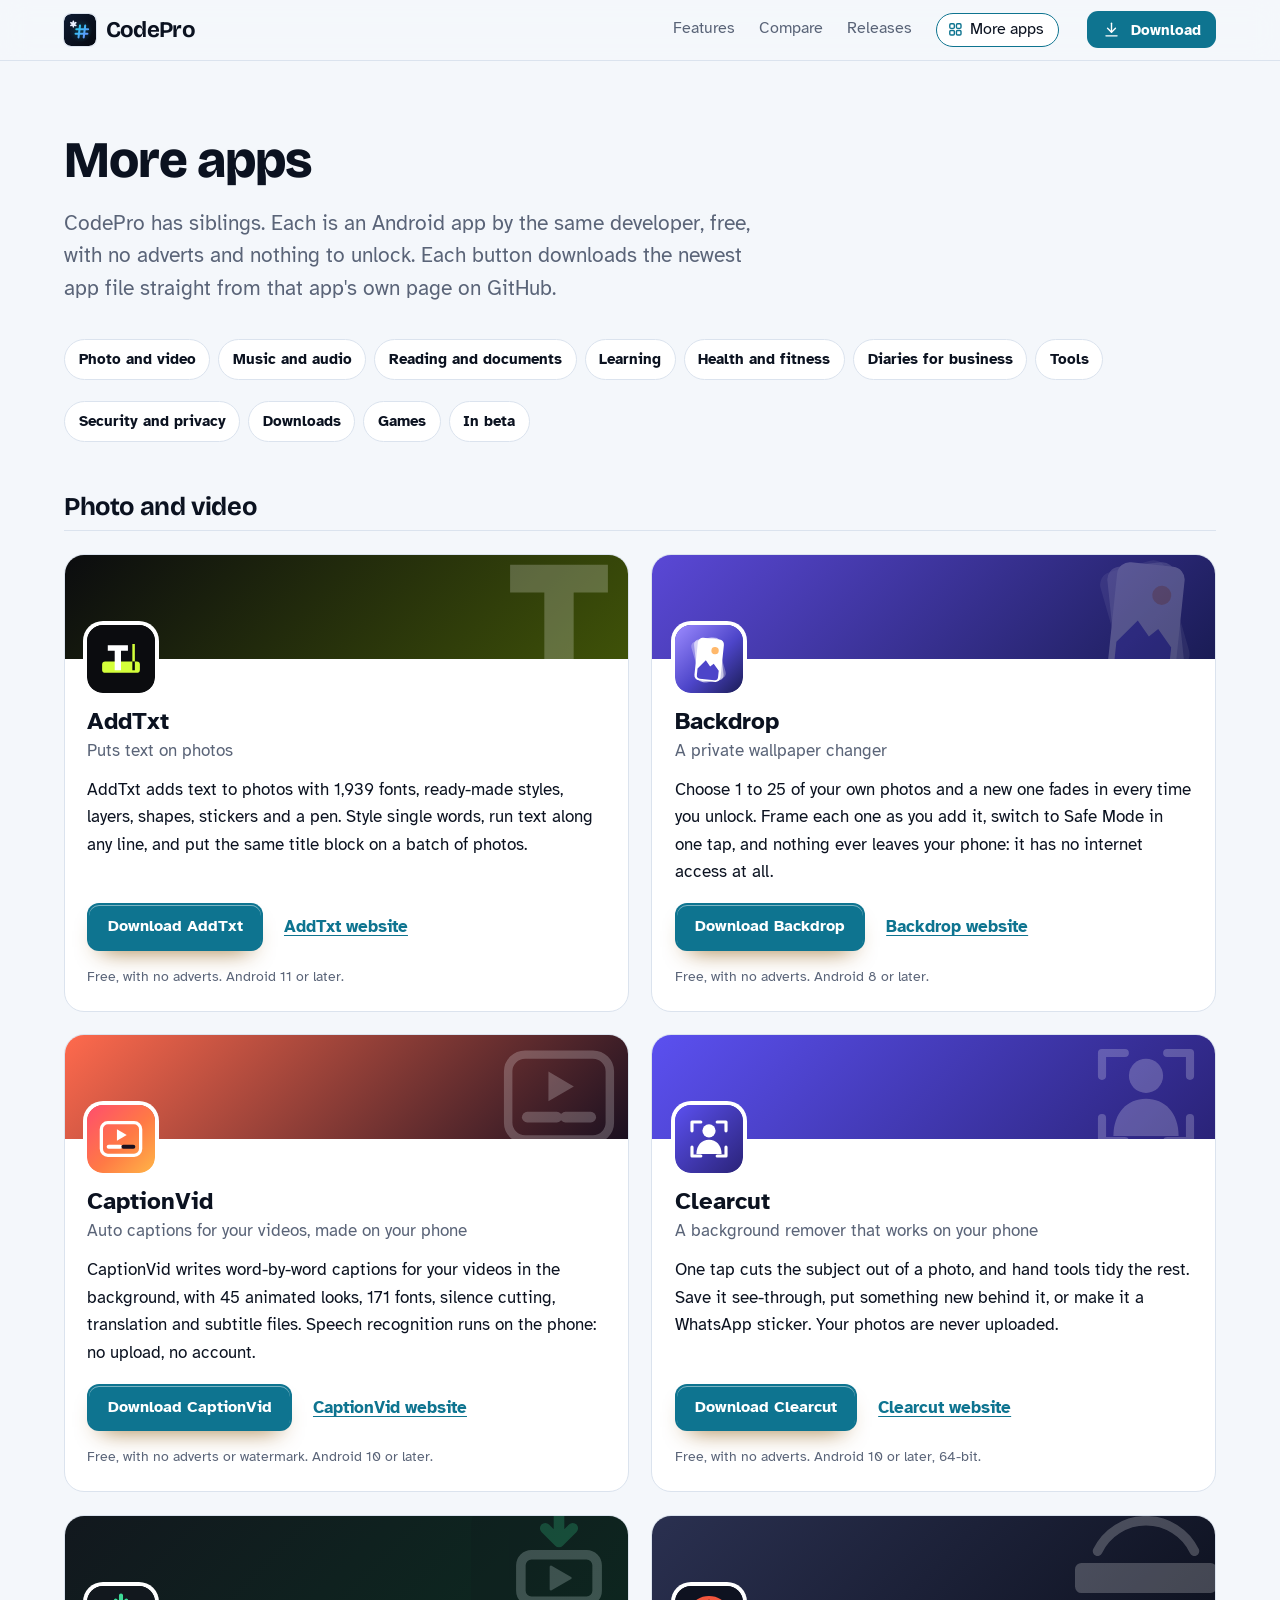
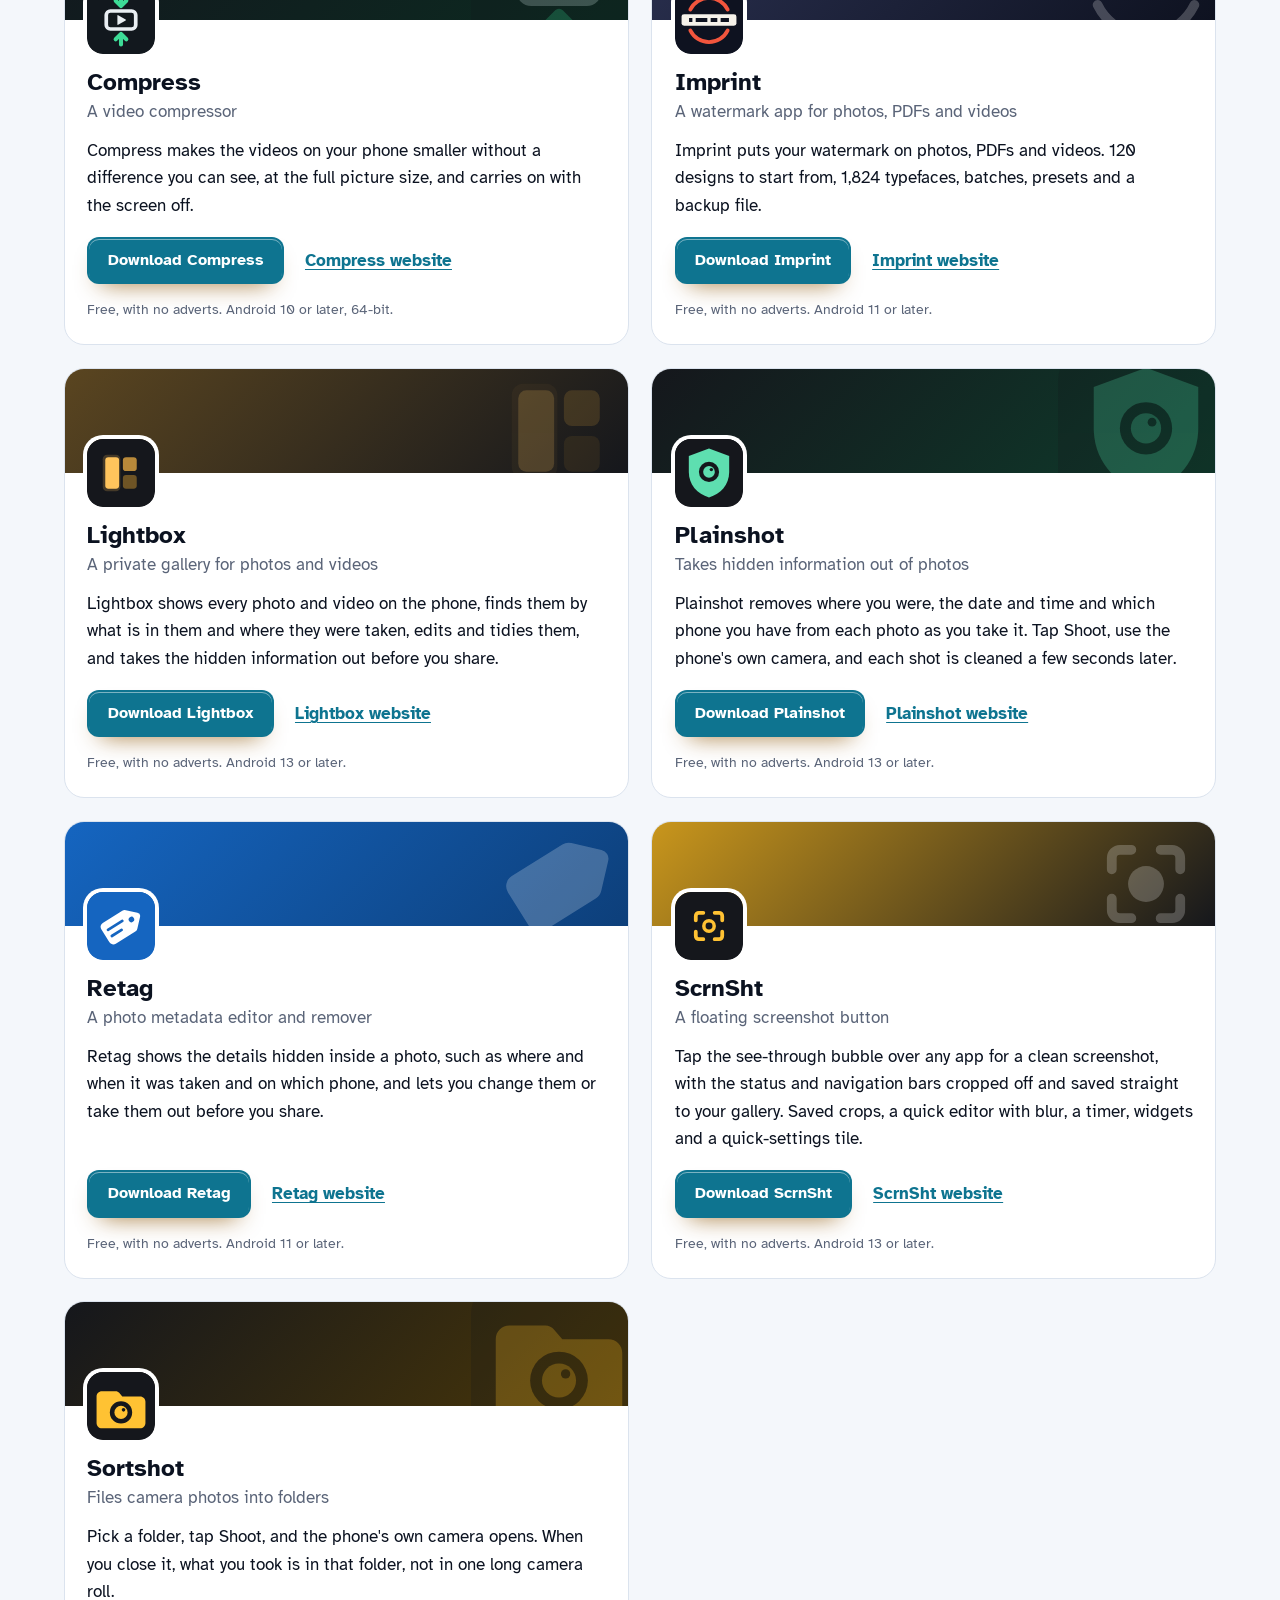
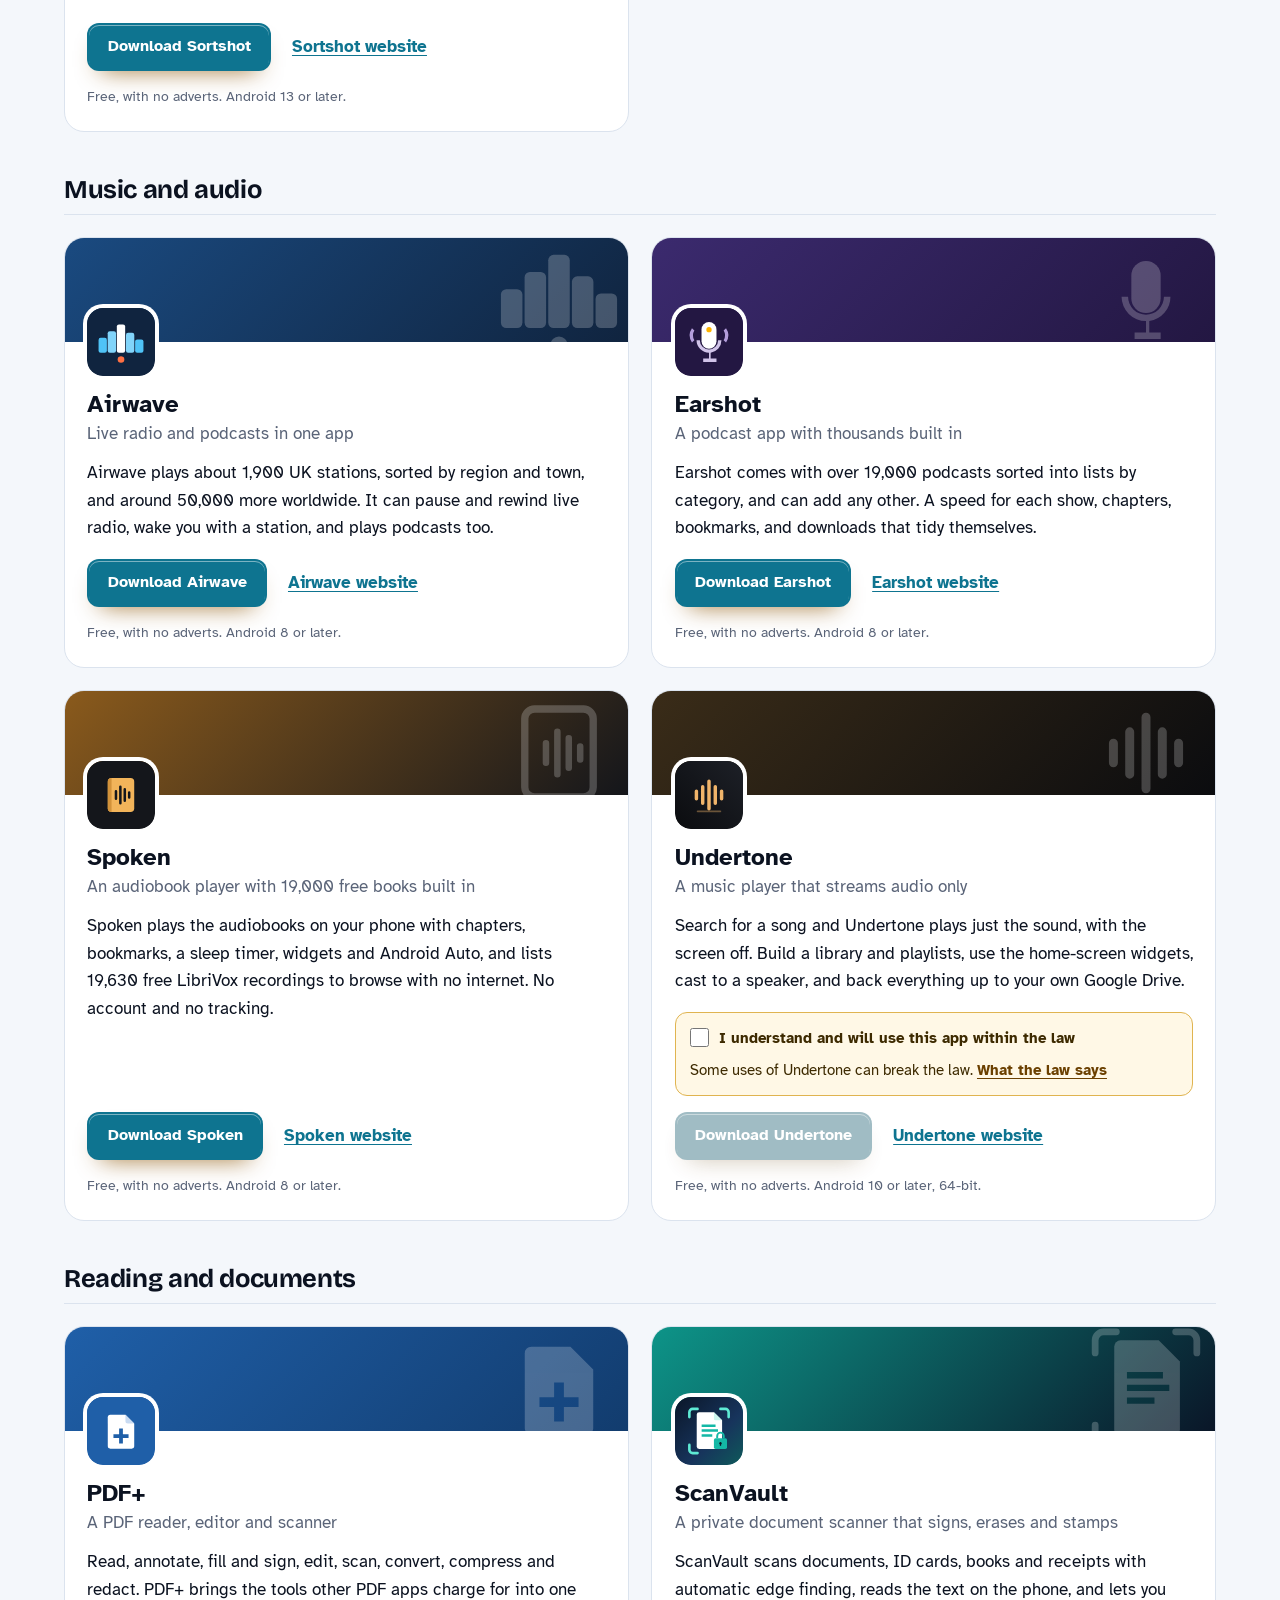
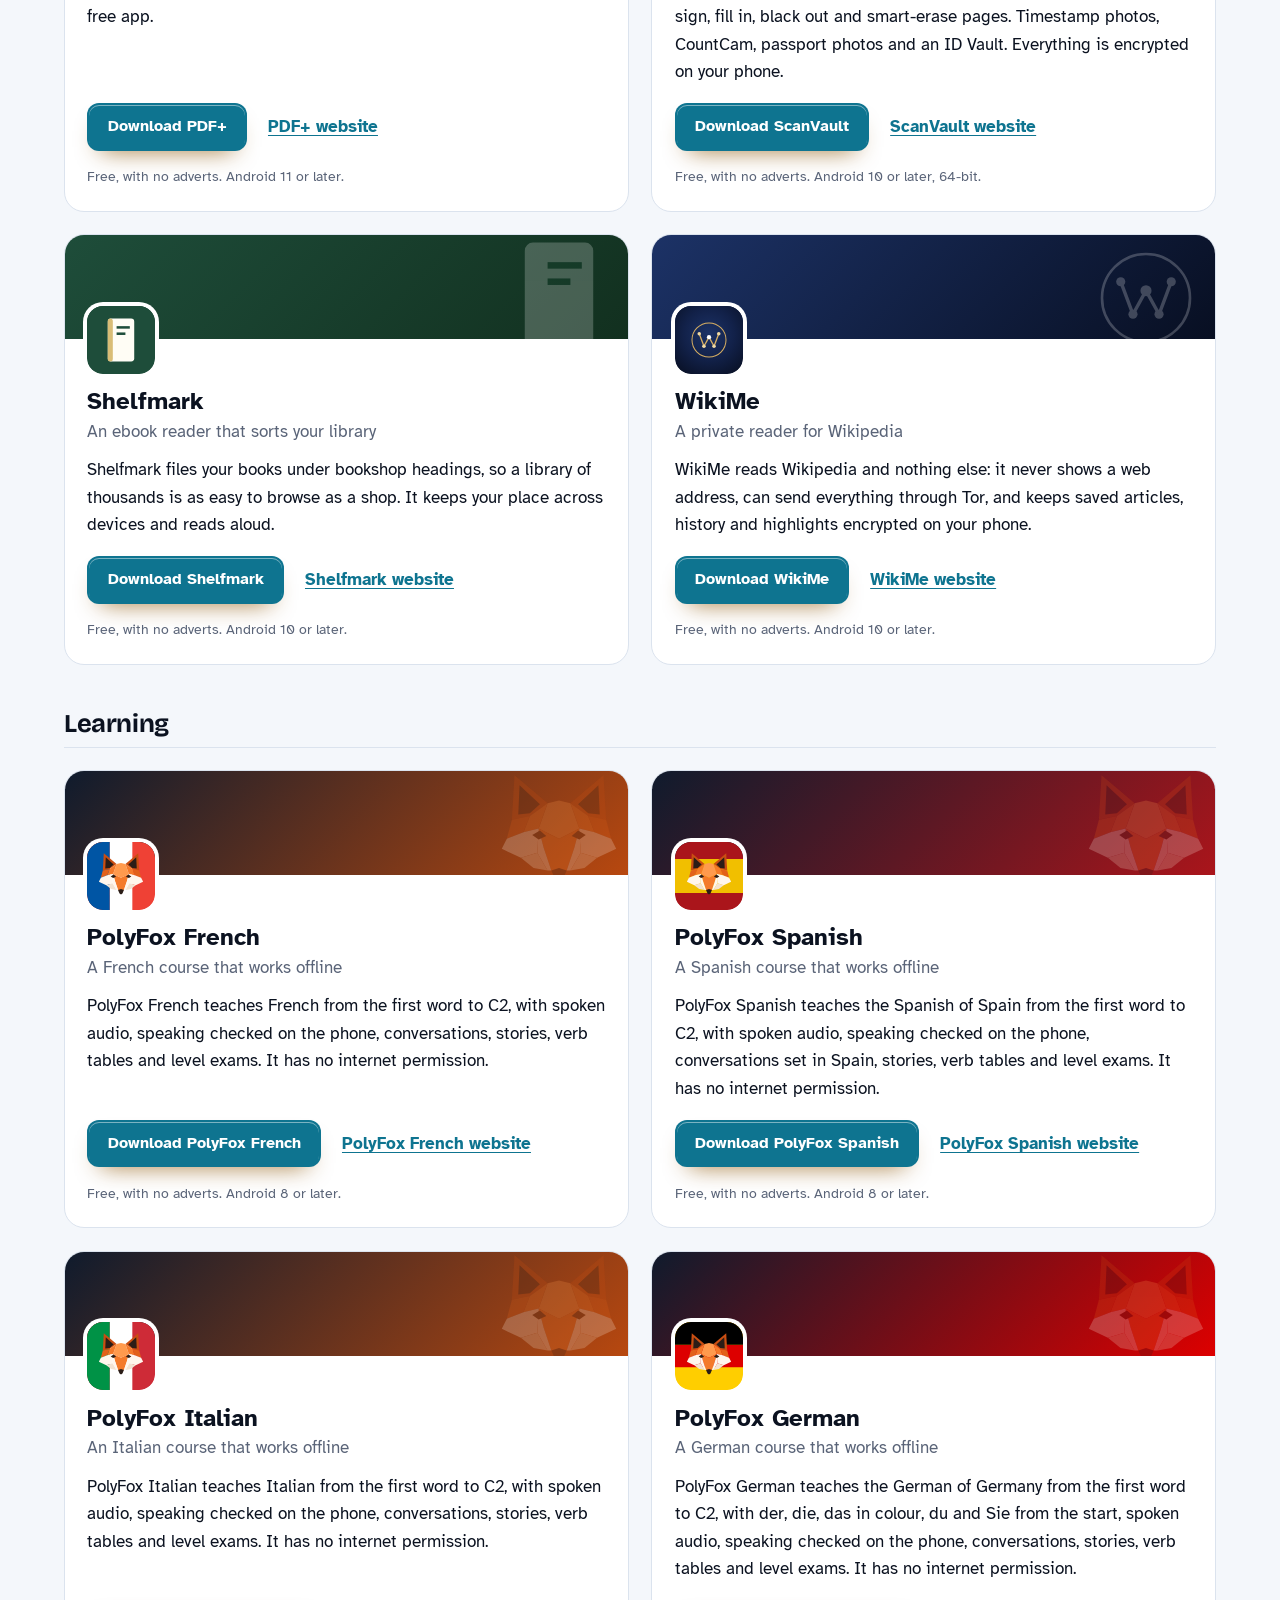
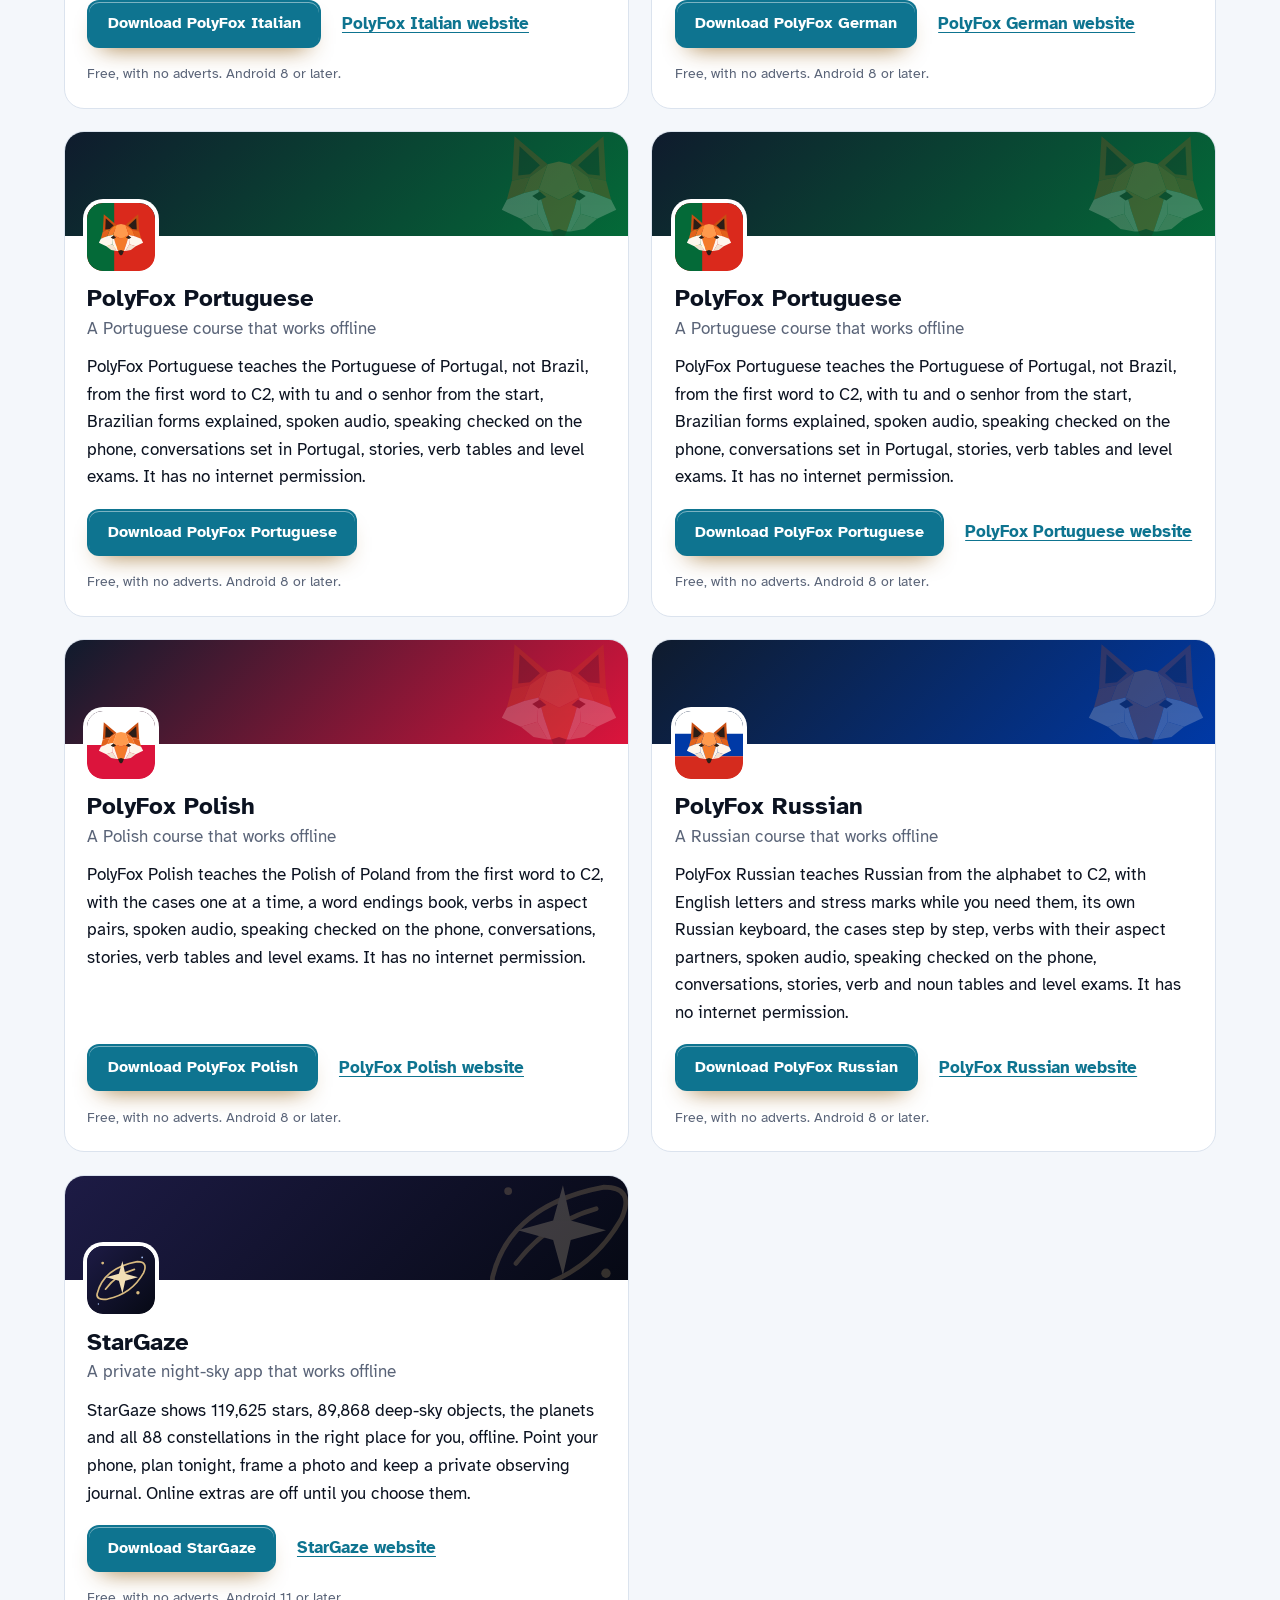
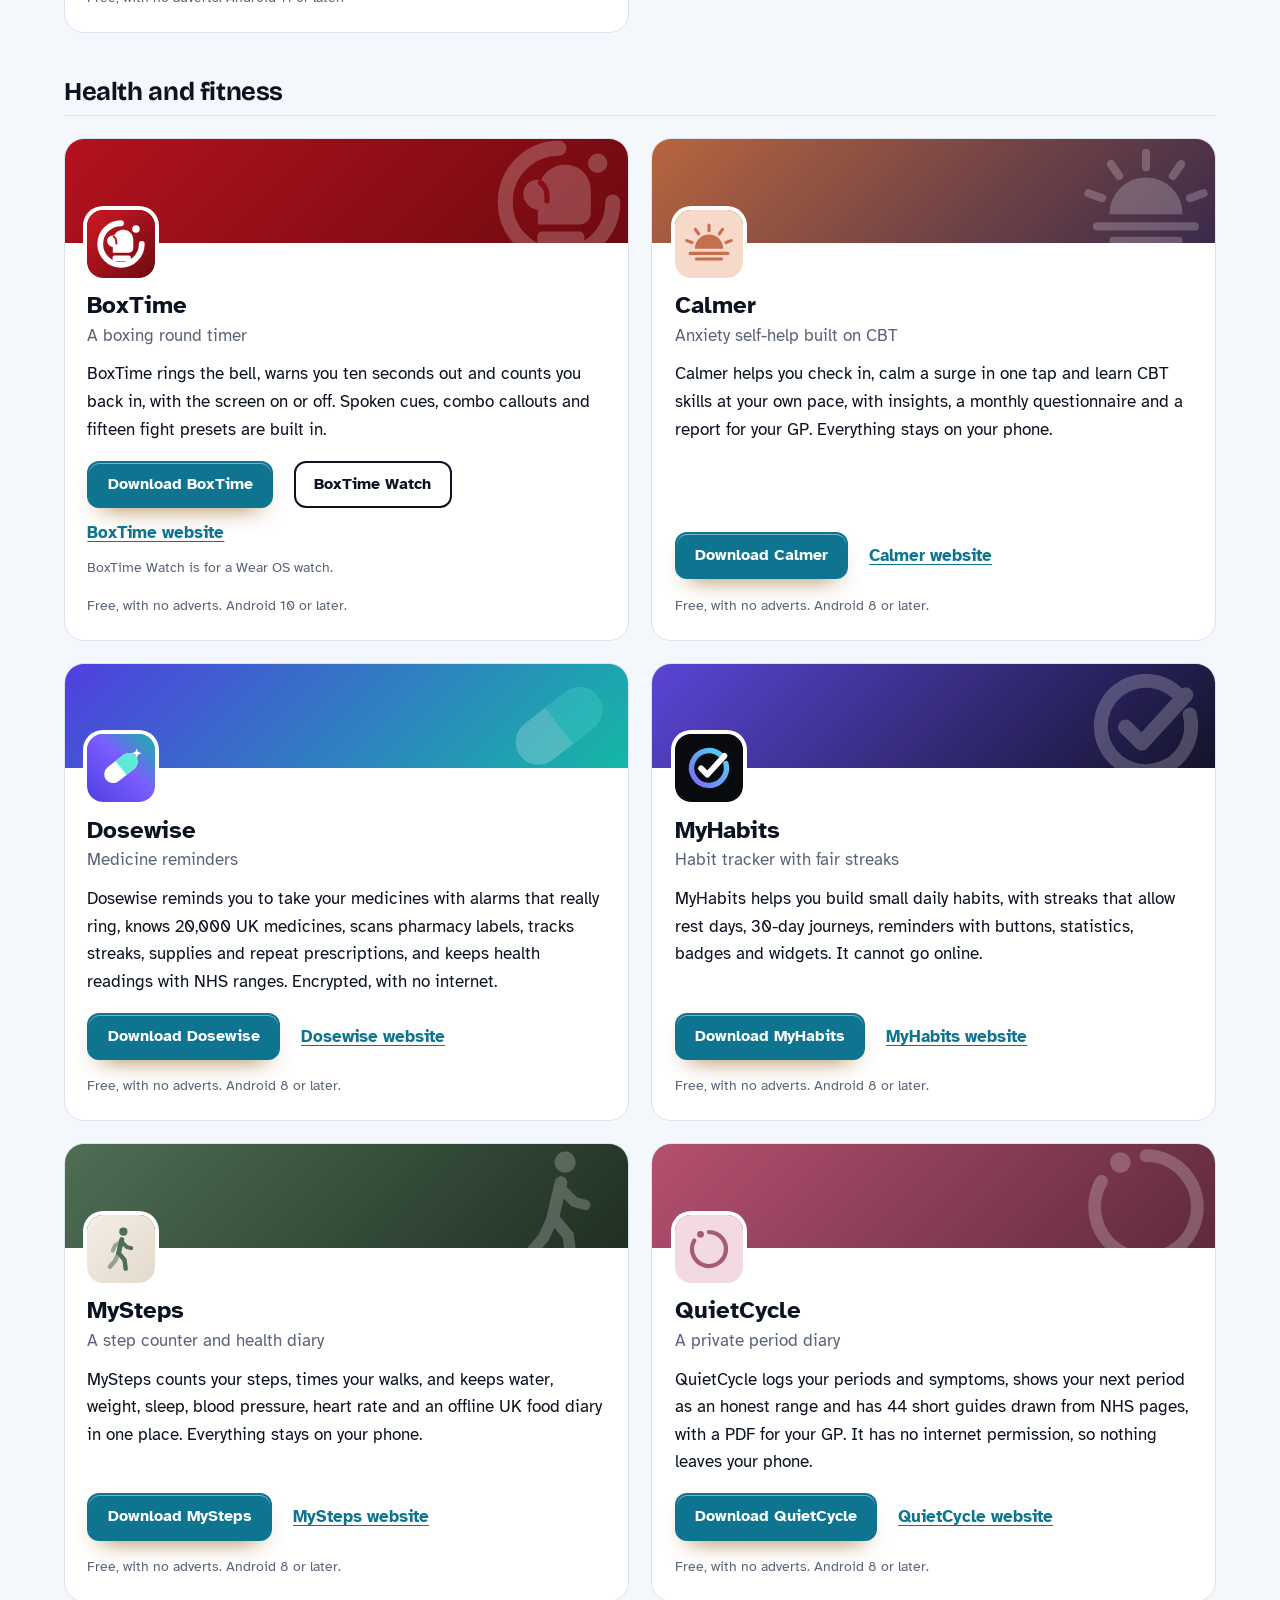
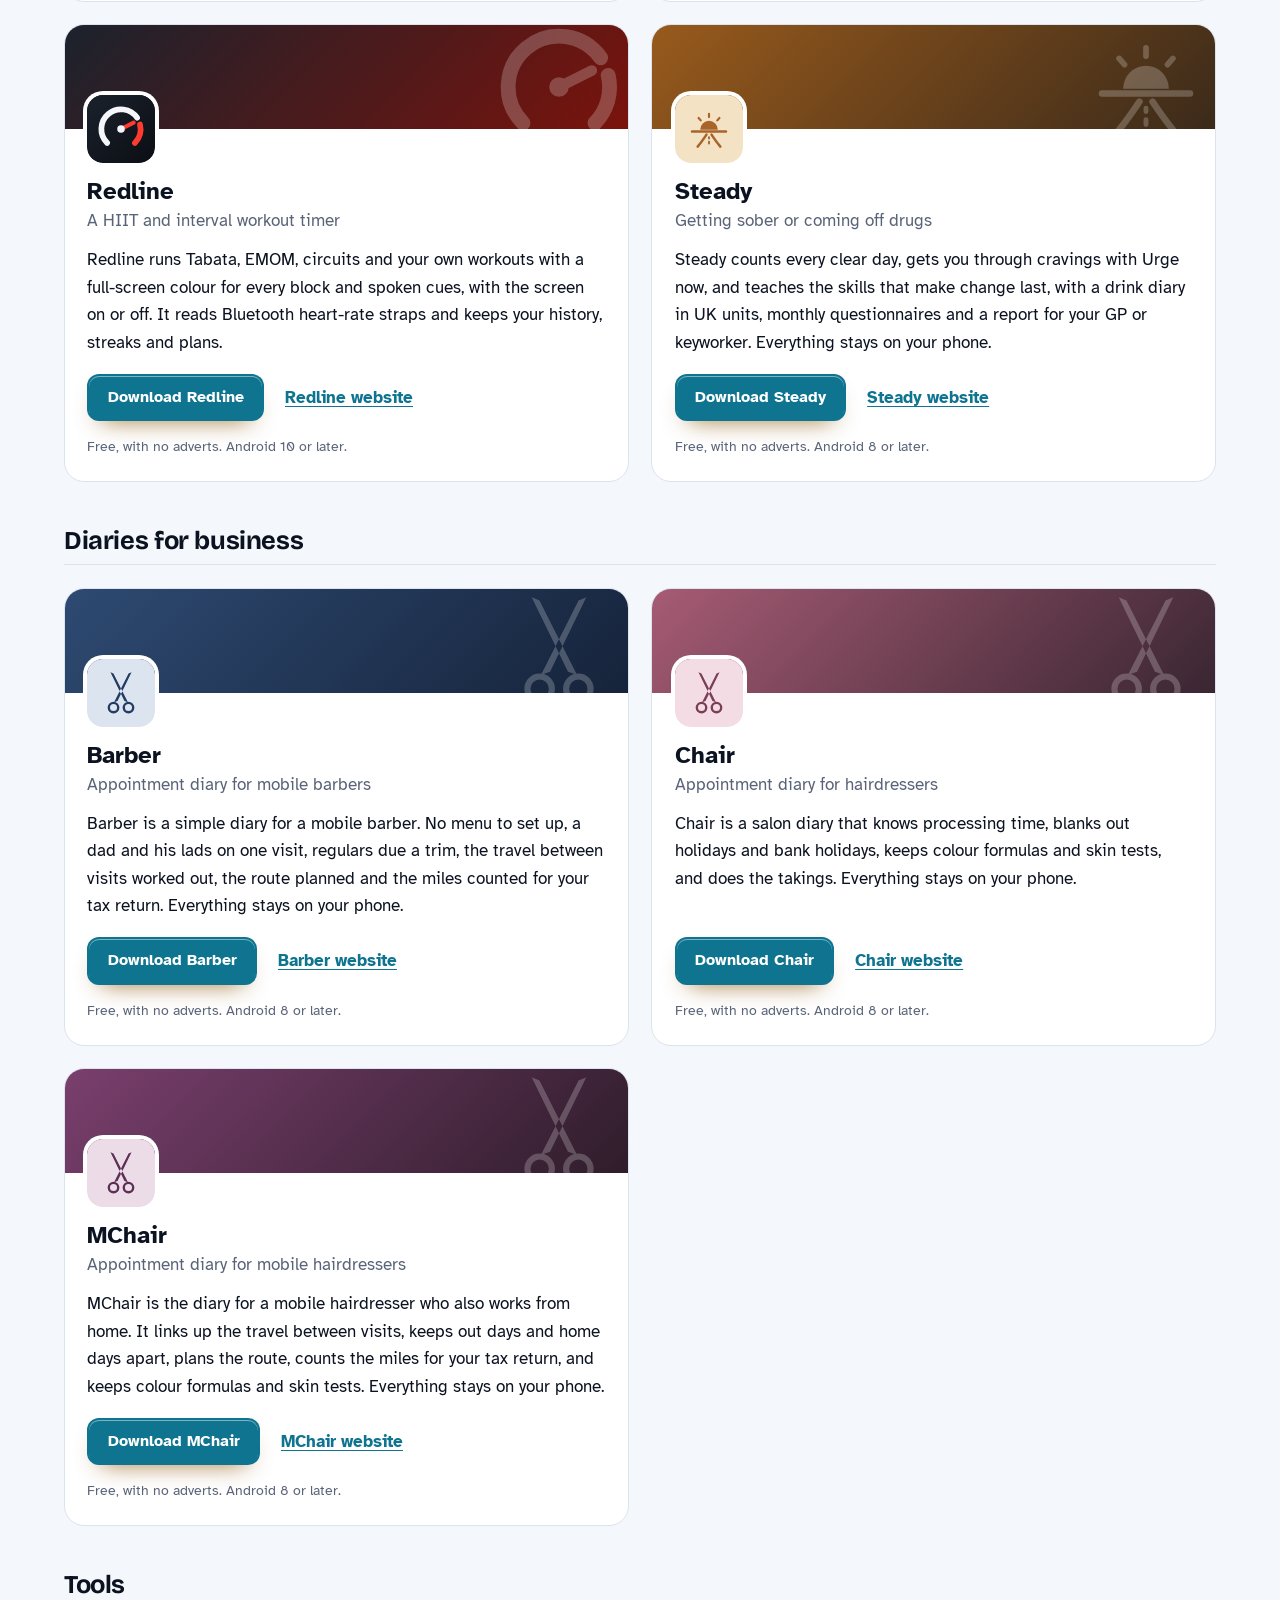
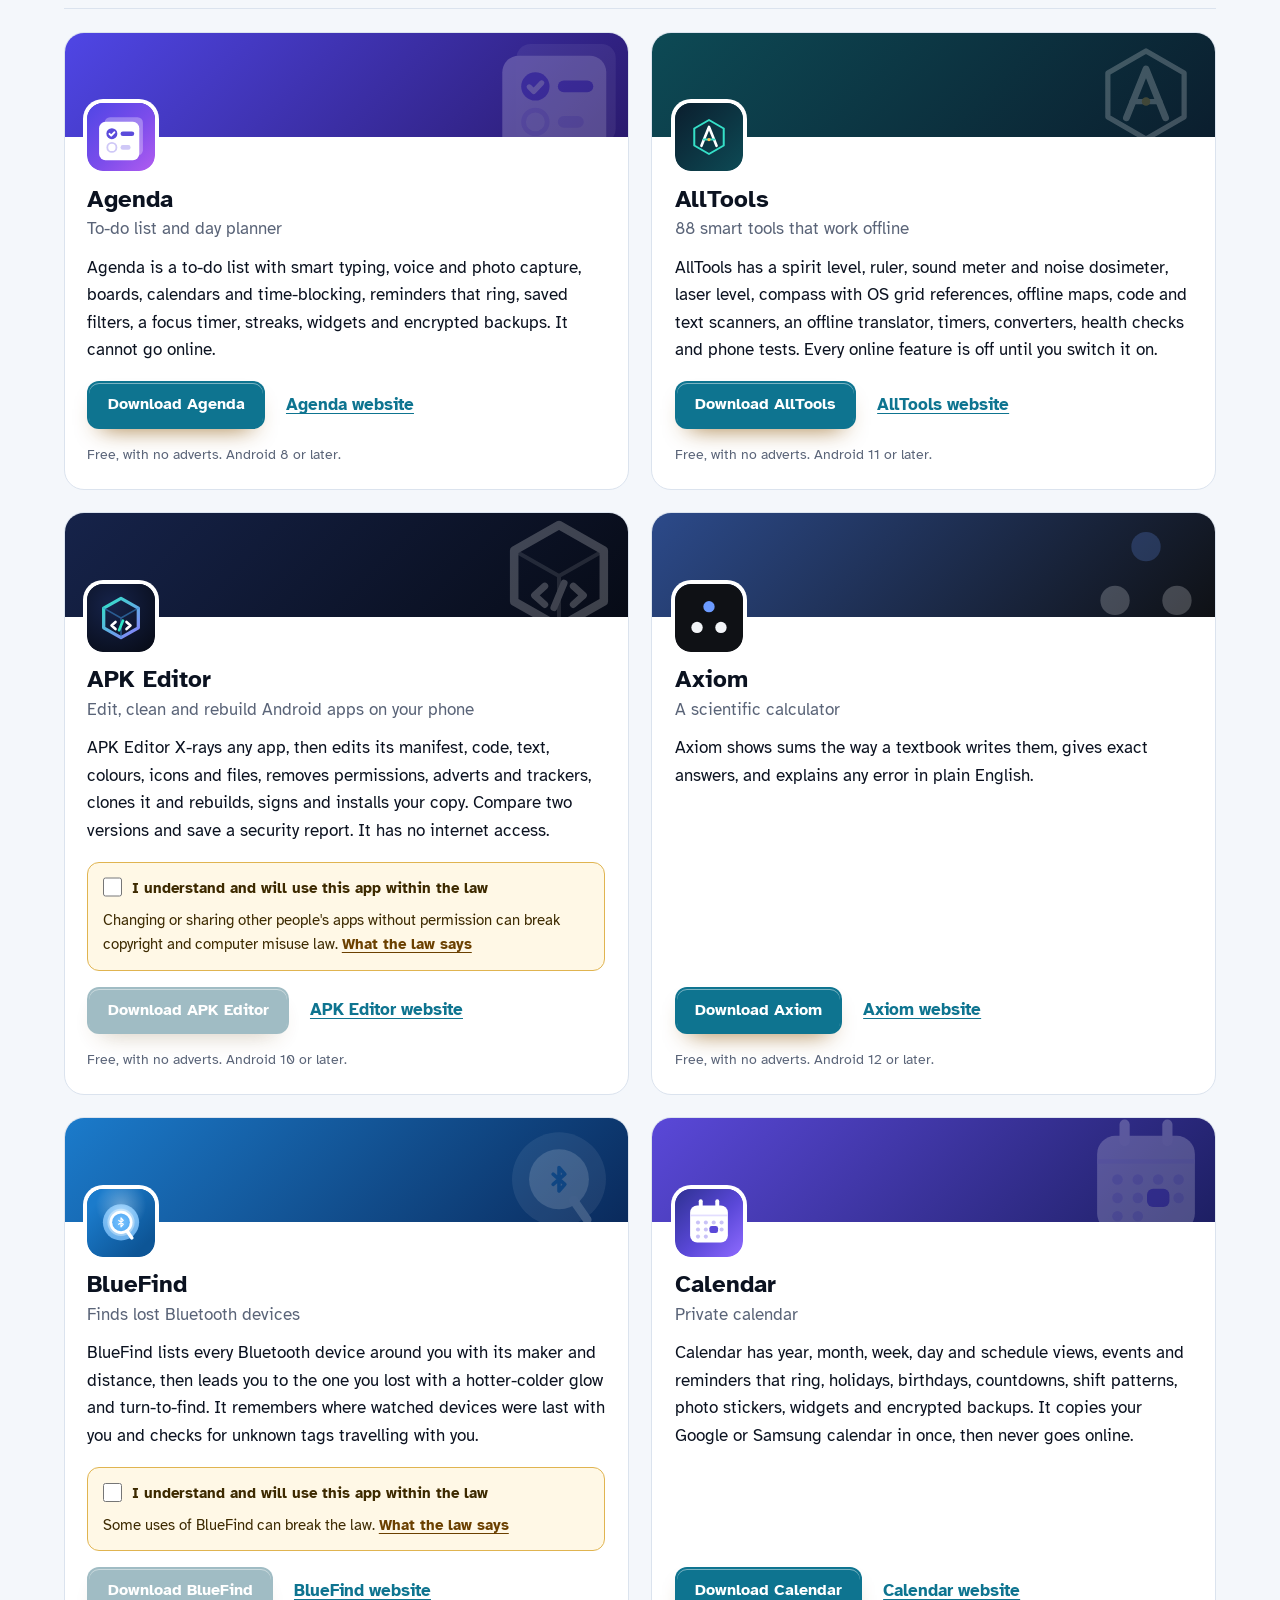
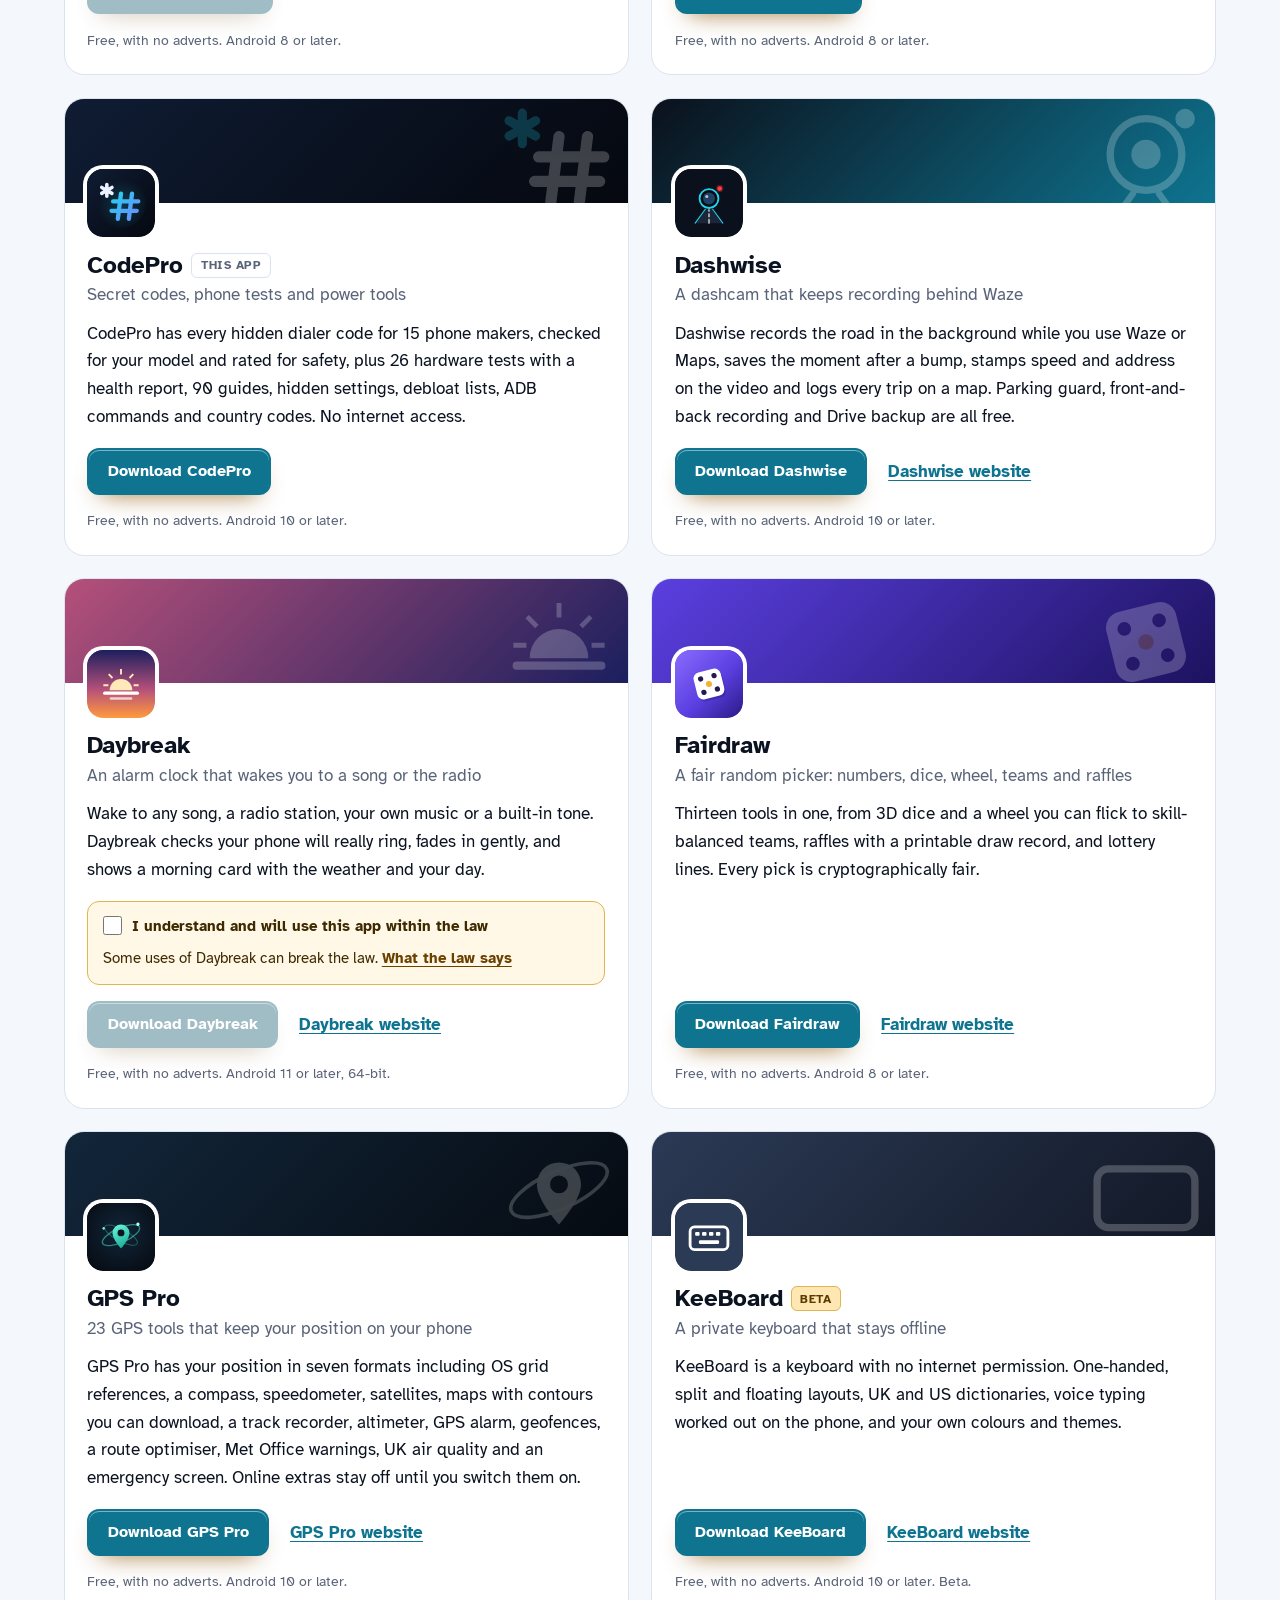
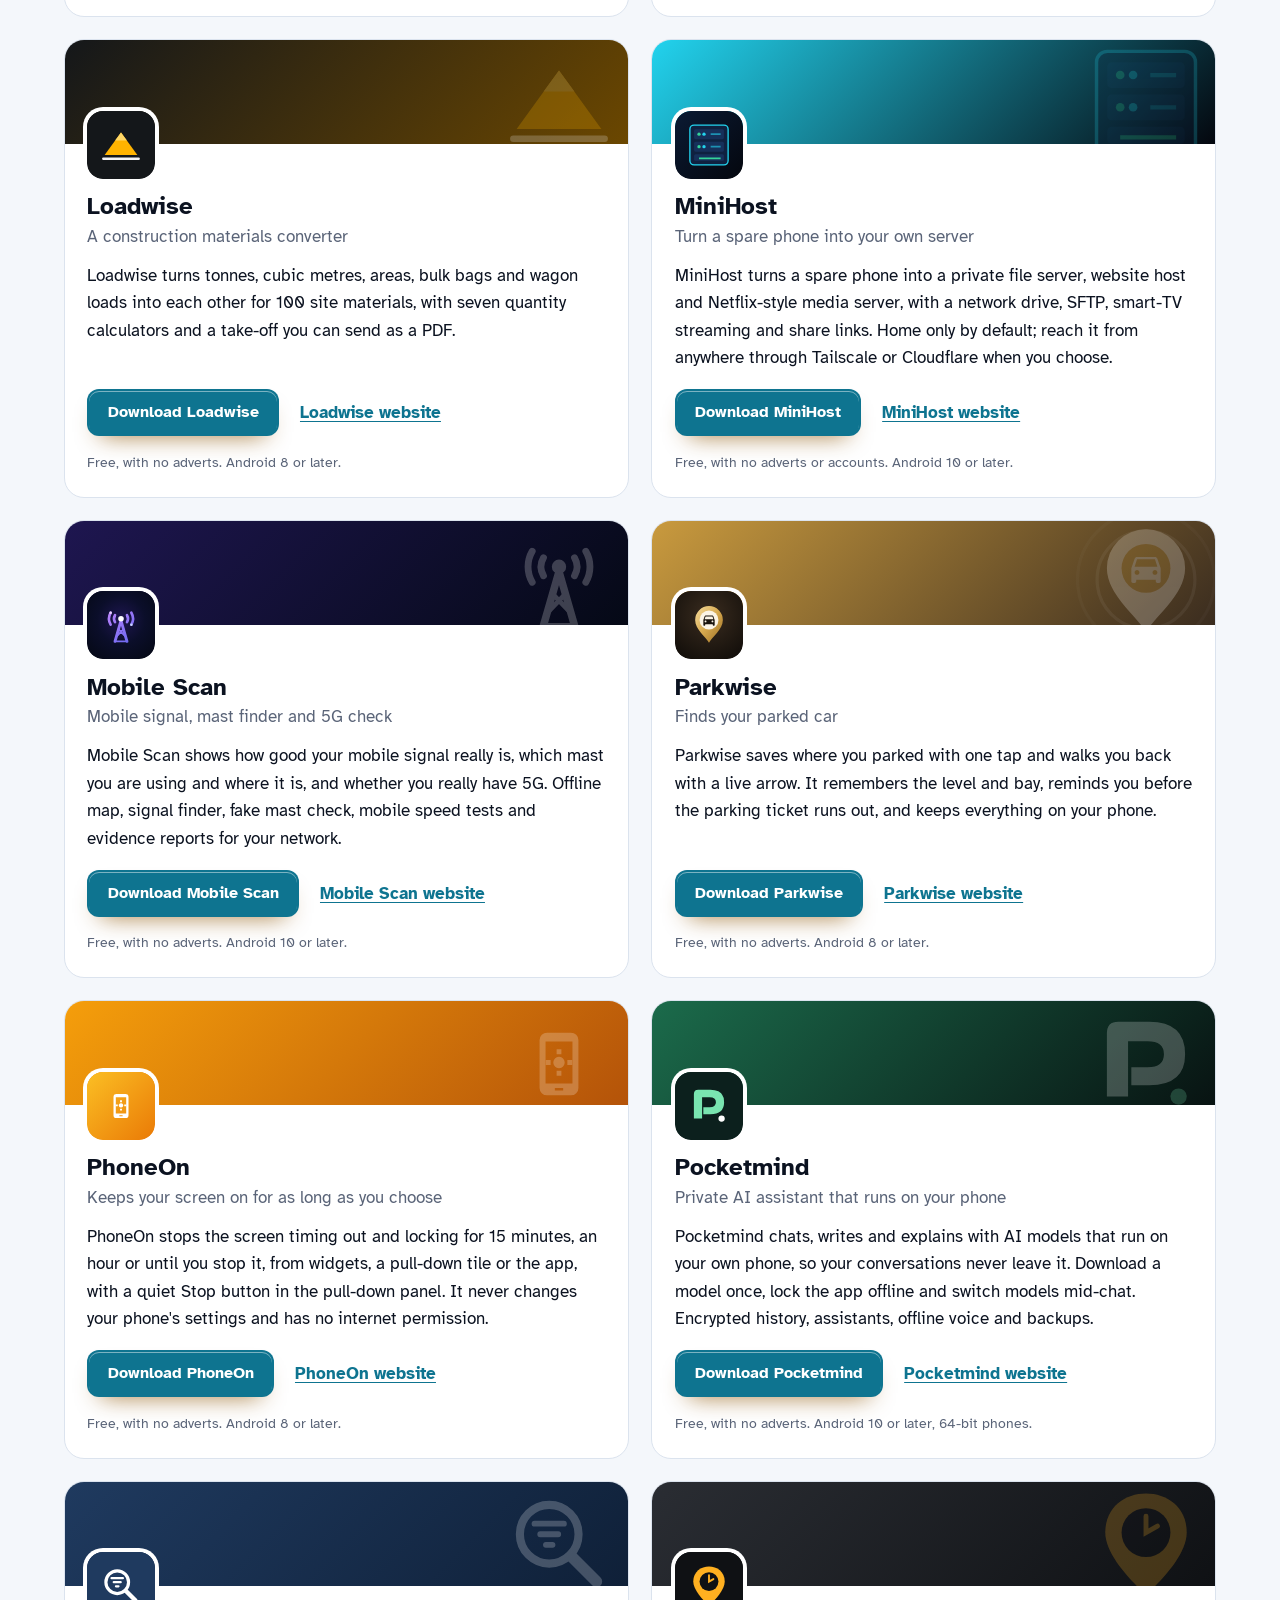
==== commit 7d16eb77: "More apps: add PolyFox Portuguese" ====
--- a/more-apps.html
+++ b/more-apps.html
@@ -4,7 +4,7 @@
 <meta charset="utf-8">
 <meta name="viewport" content="width=device-width, initial-scale=1">
 <title>More free Android apps from the maker of CodePro</title>
-<meta name="description" content="All 95 free Android apps from the maker of CodePro, in one list by category, each with its download and a link to its website.">
+<meta name="description" content="All 96 free Android apps from the maker of CodePro, in one list by category, each with its download and a link to its website.">
 <meta name="author" content="Jonathan Jackson">
 <link rel="canonical" href="https://customgpter.github.io/codepro/more-apps.html">
 <meta name="theme-color" content="#f4f7fb" media="(prefers-color-scheme: light)">
@@ -12,7 +12,7 @@
 <meta property="og:type" content="website">
 <meta property="og:site_name" content="CodePro">
 <meta property="og:title" content="More free Android apps from the maker of CodePro">
-<meta property="og:description" content="All 95 free Android apps from the maker of CodePro, in one list by category, each with its download and a link to its website.">
+<meta property="og:description" content="All 96 free Android apps from the maker of CodePro, in one list by category, each with its download and a link to its website.">
 <meta property="og:url" content="https://customgpter.github.io/codepro/more-apps.html">
 <meta property="og:image" content="https://customgpter.github.io/codepro/assets/og.png">
 <meta property="og:image:width" content="1200">
@@ -26,7 +26,7 @@
 <link rel="preload" href="./assets/fonts/atkinson-hyperlegible-latin-400-normal.woff2" as="font" type="font/woff2" crossorigin>
 <link rel="stylesheet" href="./assets/site.css?v=1">
 <link rel="stylesheet" href="./assets/house.css?v=1">
-<script type="application/ld+json">{"@context":"https://schema.org","@type":"ItemList","name":"Apps from the maker of CodePro","url":"https://customgpter.github.io/codepro/more-apps.html","itemListElement":[{"@type":"ListItem","position":1,"name":"AddTxt","url":"https://customgpter.github.io/addtxt/"},{"@type":"ListItem","position":2,"name":"Backdrop","url":"https://customgpter.github.io/backdrop/"},{"@type":"ListItem","position":3,"name":"CaptionVid","url":"https://customgpter.github.io/captionvid/"},{"@type":"ListItem","position":4,"name":"Clearcut","url":"https://customgpter.github.io/clearcut/"},{"@type":"ListItem","position":5,"name":"Compress","url":"https://customgpter.github.io/compress/"},{"@type":"ListItem","position":6,"name":"Imprint","url":"https://customgpter.github.io/imprint/"},{"@type":"ListItem","position":7,"name":"Lightbox","url":"https://customgpter.github.io/lightbox/"},{"@type":"ListItem","position":8,"name":"Plainshot","url":"https://customgpter.github.io/plainshot/"},{"@type":"ListItem","position":9,"name":"Retag","url":"https://customgpter.github.io/retag/"},{"@type":"ListItem","position":10,"name":"ScrnSht","url":"https://customgpter.github.io/scrnsht/"},{"@type":"ListItem","position":11,"name":"Sortshot","url":"https://customgpter.github.io/sortshot/"},{"@type":"ListItem","position":12,"name":"Airwave","url":"https://customgpter.github.io/airwave/"},{"@type":"ListItem","position":13,"name":"Earshot","url":"https://customgpter.github.io/earshot/"},{"@type":"ListItem","position":14,"name":"Spoken","url":"https://customgpter.github.io/spoken/"},{"@type":"ListItem","position":15,"name":"Undertone","url":"https://customgpter.github.io/undertone/"},{"@type":"ListItem","position":16,"name":"PDF+","url":"https://customgpter.github.io/pdfplus/"},{"@type":"ListItem","position":17,"name":"ScanVault","url":"https://customgpter.github.io/scanvault/"},{"@type":"ListItem","position":18,"name":"Shelfmark","url":"https://customgpter.github.io/shelfmark/"},{"@type":"ListItem","position":19,"name":"WikiMe","url":"https://customgpter.github.io/wikime/"},{"@type":"ListItem","position":20,"name":"PolyFox French","url":"https://customgpter.github.io/polyfox/"},{"@type":"ListItem","position":21,"name":"PolyFox German","url":"https://customgpter.github.io/polyfox-german/"},{"@type":"ListItem","position":22,"name":"PolyFox Polish","url":"https://customgpter.github.io/polyfox-polish/"},{"@type":"ListItem","position":23,"name":"PolyFox Russian","url":"https://customgpter.github.io/polyfox-russian/"},{"@type":"ListItem","position":24,"name":"StarGaze","url":"https://customgpter.github.io/stargaze/"},{"@type":"ListItem","position":25,"name":"BoxTime","url":"https://customgpter.github.io/boxtime/"},{"@type":"ListItem","position":26,"name":"Calmer","url":"https://customgpter.github.io/calmer/"},{"@type":"ListItem","position":27,"name":"Dosewise","url":"https://customgpter.github.io/dosewise/"},{"@type":"ListItem","position":28,"name":"MyHabits","url":"https://customgpter.github.io/myhabits/"},{"@type":"ListItem","position":29,"name":"MySteps","url":"https://customgpter.github.io/mysteps/"},{"@type":"ListItem","position":30,"name":"QuietCycle","url":"https://customgpter.github.io/quietcycle/"},{"@type":"ListItem","position":31,"name":"Redline","url":"https://customgpter.github.io/redline/"},{"@type":"ListItem","position":32,"name":"Steady","url":"https://customgpter.github.io/steady/"},{"@type":"ListItem","position":33,"name":"Barber","url":"https://customgpter.github.io/barber/"},{"@type":"ListItem","position":34,"name":"Chair","url":"https://customgpter.github.io/chair/"},{"@type":"ListItem","position":35,"name":"MChair","url":"https://customgpter.github.io/mchair/"},{"@type":"ListItem","position":36,"name":"Agenda","url":"https://customgpter.github.io/agenda/"},{"@type":"ListItem","position":37,"name":"AllTools","url":"https://customgpter.github.io/alltools/"},{"@type":"ListItem","position":38,"name":"APK Editor","url":"https://customgpter.github.io/apkeditor/"},{"@type":"ListItem","position":39,"name":"Axiom","url":"https://customgpter.github.io/axiom/"},{"@type":"ListItem","position":40,"name":"BlueFind","url":"https://customgpter.github.io/bluefind/"},{"@type":"ListItem","position":41,"name":"Calendar","url":"https://customgpter.github.io/calendar/"},{"@type":"ListItem","position":42,"name":"CodePro","url":"https://customgpter.github.io/codepro/"},{"@type":"ListItem","position":43,"name":"Dashwise","url":"https://customgpter.github.io/dashwise/"},{"@type":"ListItem","position":44,"name":"Daybreak","url":"https://customgpter.github.io/daybreak/"},{"@type":"ListItem","position":45,"name":"Fairdraw","url":"https://customgpter.github.io/fairdraw/"},{"@type":"ListItem","position":46,"name":"GPS Pro","url":"https://customgpter.github.io/gpspro/"},{"@type":"ListItem","position":47,"name":"KeeBoard","url":"https://customgpter.github.io/keeboard/"},{"@type":"ListItem","position":48,"name":"Loadwise","url":"https://customgpter.github.io/loadwise/"},{"@type":"ListItem","position":49,"name":"MiniHost","url":"https://customgpter.github.io/minihost/"},{"@type":"ListItem","position":50,"name":"Mobile Scan","url":"https://customgpter.github.io/mobilescan/"},{"@type":"ListItem","position":51,"name":"Parkwise","url":"https://customgpter.github.io/parkwise/"},{"@type":"ListItem","position":52,"name":"Pocketmind","url":"https://customgpter.github.io/pocketmind/"},{"@type":"ListItem","position":53,"name":"Refine","url":"https://customgpter.github.io/refine/"},{"@type":"ListItem","position":54,"name":"Shiftwise","url":"https://customgpter.github.io/shiftwise/"},{"@type":"ListItem","position":55,"name":"SimpleCalc","url":"https://customgpter.github.io/simplecalc/"},{"@type":"ListItem","position":56,"name":"Skyline","url":"https://customgpter.github.io/skyline/"},{"@type":"ListItem","position":57,"name":"Slipway","url":"https://customgpter.github.io/slipway/"},{"@type":"ListItem","position":58,"name":"Tagger","url":"https://customgpter.github.io/tagger/"},{"@type":"ListItem","position":59,"name":"TotalClean","url":"https://customgpter.github.io/totalclean/"},{"@type":"ListItem","position":60,"name":"TVLink","url":"https://customgpter.github.io/tvlink/"},{"@type":"ListItem","position":61,"name":"Unbox","url":"https://customgpter.github.io/unbox/"},{"@type":"ListItem","position":62,"name":"WhatsKeep","url":"https://customgpter.github.io/whatskeep/"},{"@type":"ListItem","position":63,"name":"WiFi Scan","url":"https://customgpter.github.io/wifiscan/"},{"@type":"ListItem","position":64,"name":"Auditly","url":"https://customgpter.github.io/auditly/"},{"@type":"ListItem","position":65,"name":"Backchannel","url":"https://customgpter.github.io/backchannel/"},{"@type":"ListItem","position":66,"name":"ENotes","url":"https://customgpter.github.io/enotes/"},{"@type":"ListItem","position":67,"name":"FindMe","url":"https://customgpter.github.io/findme/"},{"@type":"ListItem","position":68,"name":"iLock","url":"https://customgpter.github.io/ilock/"},{"@type":"ListItem","position":69,"name":"ImSafe","url":"https://customgpter.github.io/imsafe/"},{"@type":"ListItem","position":70,"name":"IShred","url":"https://customgpter.github.io/ishred/"},{"@type":"ListItem","position":71,"name":"LockBox","url":"https://customgpter.github.io/lockbox/"},{"@type":"ListItem","position":72,"name":"PassVault","url":"https://customgpter.github.io/passvault/"},{"@type":"ListItem","position":73,"name":"SpyFind","url":"https://customgpter.github.io/spyfind/"},{"@type":"ListItem","position":74,"name":"TextWipe","url":"https://customgpter.github.io/textwipe/"},{"@type":"ListItem","position":75,"name":"Tracewire","url":"https://customgpter.github.io/tracewire/"},{"@type":"ListItem","position":76,"name":"Vigil","url":"https://customgpter.github.io/vigil/"},{"@type":"ListItem","position":77,"name":"Grab","url":"https://customgpter.github.io/grab/"},{"@type":"ListItem","position":78,"name":"Swarm","url":"https://customgpter.github.io/swarm/"},{"@type":"ListItem","position":79,"name":"Plane Games","url":"https://customgpter.github.io/plane-games/"},{"@type":"ListItem","position":80,"name":"Ninefold","url":"https://customgpter.github.io/ninefold/"},{"@type":"ListItem","position":81,"name":"Cubewise","url":"https://customgpter.github.io/cubewise/"},{"@type":"ListItem","position":82,"name":"Tilewise","url":"https://customgpter.github.io/tilewise/"},{"@type":"ListItem","position":83,"name":"Letterwise","url":"https://customgpter.github.io/letterwise/"},{"@type":"ListItem","position":84,"name":"Kingside","url":"https://customgpter.github.io/kingside/"},{"@type":"ListItem","position":85,"name":"Deckhand","url":"https://customgpter.github.io/deckhand/"},{"@type":"ListItem","position":86,"name":"SNESForge","url":"https://customgpter.github.io/snesforge/"},{"@type":"ListItem","position":87,"name":"Fame Boy","url":"https://customgpter.github.io/fameboy/"},{"@type":"ListItem","position":88,"name":"PSPPro","url":"https://customgpter.github.io/psppro/"},{"@type":"ListItem","position":89,"name":"MegaGen","url":"https://customgpter.github.io/megagen/"},{"@type":"ListItem","position":90,"name":"QVR","url":"https://customgpter.github.io/qvr/"},{"@type":"ListItem","position":91,"name":"QVR Watch","url":"https://customgpter.github.io/qvr-watch/"},{"@type":"ListItem","position":92,"name":"QVRLite","url":"https://customgpter.github.io/qvrlite/"},{"@type":"ListItem","position":93,"name":"Onionz","url":"https://customgpter.github.io/onionz/"},{"@type":"ListItem","position":94,"name":"OnionzWeb","url":"https://customgpter.github.io/onionzweb/"}]}</script>
+<script type="application/ld+json">{"@context":"https://schema.org","@type":"ItemList","name":"Apps from the maker of CodePro","url":"https://customgpter.github.io/codepro/more-apps.html","itemListElement":[{"@type":"ListItem","position":1,"name":"AddTxt","url":"https://customgpter.github.io/addtxt/"},{"@type":"ListItem","position":2,"name":"Backdrop","url":"https://customgpter.github.io/backdrop/"},{"@type":"ListItem","position":3,"name":"CaptionVid","url":"https://customgpter.github.io/captionvid/"},{"@type":"ListItem","position":4,"name":"Clearcut","url":"https://customgpter.github.io/clearcut/"},{"@type":"ListItem","position":5,"name":"Compress","url":"https://customgpter.github.io/compress/"},{"@type":"ListItem","position":6,"name":"Imprint","url":"https://customgpter.github.io/imprint/"},{"@type":"ListItem","position":7,"name":"Lightbox","url":"https://customgpter.github.io/lightbox/"},{"@type":"ListItem","position":8,"name":"Plainshot","url":"https://customgpter.github.io/plainshot/"},{"@type":"ListItem","position":9,"name":"Retag","url":"https://customgpter.github.io/retag/"},{"@type":"ListItem","position":10,"name":"ScrnSht","url":"https://customgpter.github.io/scrnsht/"},{"@type":"ListItem","position":11,"name":"Sortshot","url":"https://customgpter.github.io/sortshot/"},{"@type":"ListItem","position":12,"name":"Airwave","url":"https://customgpter.github.io/airwave/"},{"@type":"ListItem","position":13,"name":"Earshot","url":"https://customgpter.github.io/earshot/"},{"@type":"ListItem","position":14,"name":"Spoken","url":"https://customgpter.github.io/spoken/"},{"@type":"ListItem","position":15,"name":"Undertone","url":"https://customgpter.github.io/undertone/"},{"@type":"ListItem","position":16,"name":"PDF+","url":"https://customgpter.github.io/pdfplus/"},{"@type":"ListItem","position":17,"name":"ScanVault","url":"https://customgpter.github.io/scanvault/"},{"@type":"ListItem","position":18,"name":"Shelfmark","url":"https://customgpter.github.io/shelfmark/"},{"@type":"ListItem","position":19,"name":"WikiMe","url":"https://customgpter.github.io/wikime/"},{"@type":"ListItem","position":20,"name":"PolyFox French","url":"https://customgpter.github.io/polyfox/"},{"@type":"ListItem","position":21,"name":"PolyFox German","url":"https://customgpter.github.io/polyfox-german/"},{"@type":"ListItem","position":22,"name":"PolyFox Portuguese","url":"https://customgpter.github.io/polyfox-portuguese/"},{"@type":"ListItem","position":23,"name":"PolyFox Polish","url":"https://customgpter.github.io/polyfox-polish/"},{"@type":"ListItem","position":24,"name":"PolyFox Russian","url":"https://customgpter.github.io/polyfox-russian/"},{"@type":"ListItem","position":25,"name":"StarGaze","url":"https://customgpter.github.io/stargaze/"},{"@type":"ListItem","position":26,"name":"BoxTime","url":"https://customgpter.github.io/boxtime/"},{"@type":"ListItem","position":27,"name":"Calmer","url":"https://customgpter.github.io/calmer/"},{"@type":"ListItem","position":28,"name":"Dosewise","url":"https://customgpter.github.io/dosewise/"},{"@type":"ListItem","position":29,"name":"MyHabits","url":"https://customgpter.github.io/myhabits/"},{"@type":"ListItem","position":30,"name":"MySteps","url":"https://customgpter.github.io/mysteps/"},{"@type":"ListItem","position":31,"name":"QuietCycle","url":"https://customgpter.github.io/quietcycle/"},{"@type":"ListItem","position":32,"name":"Redline","url":"https://customgpter.github.io/redline/"},{"@type":"ListItem","position":33,"name":"Steady","url":"https://customgpter.github.io/steady/"},{"@type":"ListItem","position":34,"name":"Barber","url":"https://customgpter.github.io/barber/"},{"@type":"ListItem","position":35,"name":"Chair","url":"https://customgpter.github.io/chair/"},{"@type":"ListItem","position":36,"name":"MChair","url":"https://customgpter.github.io/mchair/"},{"@type":"ListItem","position":37,"name":"Agenda","url":"https://customgpter.github.io/agenda/"},{"@type":"ListItem","position":38,"name":"AllTools","url":"https://customgpter.github.io/alltools/"},{"@type":"ListItem","position":39,"name":"APK Editor","url":"https://customgpter.github.io/apkeditor/"},{"@type":"ListItem","position":40,"name":"Axiom","url":"https://customgpter.github.io/axiom/"},{"@type":"ListItem","position":41,"name":"BlueFind","url":"https://customgpter.github.io/bluefind/"},{"@type":"ListItem","position":42,"name":"Calendar","url":"https://customgpter.github.io/calendar/"},{"@type":"ListItem","position":43,"name":"CodePro","url":"https://customgpter.github.io/codepro/"},{"@type":"ListItem","position":44,"name":"Dashwise","url":"https://customgpter.github.io/dashwise/"},{"@type":"ListItem","position":45,"name":"Daybreak","url":"https://customgpter.github.io/daybreak/"},{"@type":"ListItem","position":46,"name":"Fairdraw","url":"https://customgpter.github.io/fairdraw/"},{"@type":"ListItem","position":47,"name":"GPS Pro","url":"https://customgpter.github.io/gpspro/"},{"@type":"ListItem","position":48,"name":"KeeBoard","url":"https://customgpter.github.io/keeboard/"},{"@type":"ListItem","position":49,"name":"Loadwise","url":"https://customgpter.github.io/loadwise/"},{"@type":"ListItem","position":50,"name":"MiniHost","url":"https://customgpter.github.io/minihost/"},{"@type":"ListItem","position":51,"name":"Mobile Scan","url":"https://customgpter.github.io/mobilescan/"},{"@type":"ListItem","position":52,"name":"Parkwise","url":"https://customgpter.github.io/parkwise/"},{"@type":"ListItem","position":53,"name":"Pocketmind","url":"https://customgpter.github.io/pocketmind/"},{"@type":"ListItem","position":54,"name":"Refine","url":"https://customgpter.github.io/refine/"},{"@type":"ListItem","position":55,"name":"Shiftwise","url":"https://customgpter.github.io/shiftwise/"},{"@type":"ListItem","position":56,"name":"SimpleCalc","url":"https://customgpter.github.io/simplecalc/"},{"@type":"ListItem","position":57,"name":"Skyline","url":"https://customgpter.github.io/skyline/"},{"@type":"ListItem","position":58,"name":"Slipway","url":"https://customgpter.github.io/slipway/"},{"@type":"ListItem","position":59,"name":"Tagger","url":"https://customgpter.github.io/tagger/"},{"@type":"ListItem","position":60,"name":"TotalClean","url":"https://customgpter.github.io/totalclean/"},{"@type":"ListItem","position":61,"name":"TVLink","url":"https://customgpter.github.io/tvlink/"},{"@type":"ListItem","position":62,"name":"Unbox","url":"https://customgpter.github.io/unbox/"},{"@type":"ListItem","position":63,"name":"WhatsKeep","url":"https://customgpter.github.io/whatskeep/"},{"@type":"ListItem","position":64,"name":"WiFi Scan","url":"https://customgpter.github.io/wifiscan/"},{"@type":"ListItem","position":65,"name":"Auditly","url":"https://customgpter.github.io/auditly/"},{"@type":"ListItem","position":66,"name":"Backchannel","url":"https://customgpter.github.io/backchannel/"},{"@type":"ListItem","position":67,"name":"ENotes","url":"https://customgpter.github.io/enotes/"},{"@type":"ListItem","position":68,"name":"FindMe","url":"https://customgpter.github.io/findme/"},{"@type":"ListItem","position":69,"name":"iLock","url":"https://customgpter.github.io/ilock/"},{"@type":"ListItem","position":70,"name":"ImSafe","url":"https://customgpter.github.io/imsafe/"},{"@type":"ListItem","position":71,"name":"IShred","url":"https://customgpter.github.io/ishred/"},{"@type":"ListItem","position":72,"name":"LockBox","url":"https://customgpter.github.io/lockbox/"},{"@type":"ListItem","position":73,"name":"PassVault","url":"https://customgpter.github.io/passvault/"},{"@type":"ListItem","position":74,"name":"SpyFind","url":"https://customgpter.github.io/spyfind/"},{"@type":"ListItem","position":75,"name":"TextWipe","url":"https://customgpter.github.io/textwipe/"},{"@type":"ListItem","position":76,"name":"Tracewire","url":"https://customgpter.github.io/tracewire/"},{"@type":"ListItem","position":77,"name":"Vigil","url":"https://customgpter.github.io/vigil/"},{"@type":"ListItem","position":78,"name":"Grab","url":"https://customgpter.github.io/grab/"},{"@type":"ListItem","position":79,"name":"Swarm","url":"https://customgpter.github.io/swarm/"},{"@type":"ListItem","position":80,"name":"Plane Games","url":"https://customgpter.github.io/plane-games/"},{"@type":"ListItem","position":81,"name":"Ninefold","url":"https://customgpter.github.io/ninefold/"},{"@type":"ListItem","position":82,"name":"Cubewise","url":"https://customgpter.github.io/cubewise/"},{"@type":"ListItem","position":83,"name":"Tilewise","url":"https://customgpter.github.io/tilewise/"},{"@type":"ListItem","position":84,"name":"Letterwise","url":"https://customgpter.github.io/letterwise/"},{"@type":"ListItem","position":85,"name":"Kingside","url":"https://customgpter.github.io/kingside/"},{"@type":"ListItem","position":86,"name":"Deckhand","url":"https://customgpter.github.io/deckhand/"},{"@type":"ListItem","position":87,"name":"SNESForge","url":"https://customgpter.github.io/snesforge/"},{"@type":"ListItem","position":88,"name":"Fame Boy","url":"https://customgpter.github.io/fameboy/"},{"@type":"ListItem","position":89,"name":"PSPPro","url":"https://customgpter.github.io/psppro/"},{"@type":"ListItem","position":90,"name":"MegaGen","url":"https://customgpter.github.io/megagen/"},{"@type":"ListItem","position":91,"name":"QVR","url":"https://customgpter.github.io/qvr/"},{"@type":"ListItem","position":92,"name":"QVR Watch","url":"https://customgpter.github.io/qvr-watch/"},{"@type":"ListItem","position":93,"name":"QVRLite","url":"https://customgpter.github.io/qvrlite/"},{"@type":"ListItem","position":94,"name":"Onionz","url":"https://customgpter.github.io/onionz/"},{"@type":"ListItem","position":95,"name":"OnionzWeb","url":"https://customgpter.github.io/onionzweb/"}]}</script>
 <link rel="stylesheet" href="./assets/apps-list.css?v=1">
 <script src="./assets/apps-list.js?v=1" defer></script>
 </head>
@@ -70,7 +70,7 @@
 <div class="mapps-group" role="group" aria-labelledby="apps-learning"><h2 class="mapps-cat" id="apps-learning">Learning</h2>
 <ul class="mapps"><li class="mapp" style="--b:#0f1b2d;--b2:#b8480f"><div class="mapp-cover" aria-hidden="true"><svg viewBox="0 0 108 108"><polygon fill="#C94E12" points="26.7,17.9 47.0,35.1 36.1,42.9 25.1,45.2"/><polygon fill="#C94E12" points="82.9,45.2 71.9,42.9 61.0,35.1 81.3,17.9"/><polygon fill="#2B1D17" points="29.8,24.1 42.3,35.8 36.1,41.3 29.0,42.1"/><polygon fill="#2B1D17" points="79.0,42.1 71.9,41.3 65.7,35.8 78.2,24.1"/><polygon fill="#FF9A4D" points="54.0,33.5 47.0,35.1 41.5,50.7 54.0,56.9"/><polygon fill="#FF9A4D" points="54.0,56.9 66.5,50.7 61.0,35.1 54.0,33.5"/><polygon fill="#F47A2A" points="47.0,35.1 36.1,42.9 32.2,53.0 41.5,50.7"/><polygon fill="#F47A2A" points="66.5,50.7 75.8,53.0 71.9,42.9 61.0,35.1"/><polygon fill="#E2611A" points="36.1,42.9 25.1,45.2 22.0,56.9 32.2,53.0"/><polygon fill="#E2611A" points="75.8,53.0 86.0,56.9 82.9,45.2 71.9,42.9"/><polygon fill="#FFF6EC" points="32.2,53.0 22.0,56.9 18.9,63.1 30.6,68.6 40.7,65.5 41.5,50.7"/><polygon fill="#FFF6EC" points="66.5,50.7 67.3,65.5 77.4,68.6 89.1,63.1 86.0,56.9 75.8,53.0"/><polygon fill="#F3E3D2" points="30.6,68.6 40.7,65.5 47.0,76.4 38.4,74.8"/><polygon fill="#F3E3D2" points="69.6,74.8 61.0,76.4 67.3,65.5 77.4,68.6"/><polygon fill="#F47A2A" points="41.5,50.7 54.0,56.9 54.0,78.0 49.3,76.4 44.6,62.4"/><polygon fill="#F47A2A" points="63.4,62.4 58.7,76.4 54.0,78.0 54.0,56.9 66.5,50.7"/><polygon fill="#FFF6EC" points="41.5,50.7 44.6,62.4 49.3,76.4 47.0,76.4 40.7,65.5"/><polygon fill="#FFF6EC" points="67.3,65.5 61.0,76.4 58.7,76.4 63.4,62.4 66.5,50.7"/><polygon fill="#2B1D17" points="49.3,76.4 54.0,74.8 58.7,76.4 56.3,81.9 54.0,83.4 51.7,81.9"/><polygon fill="#2B1D17" points="37.6,54.6 42.3,51.8 46.2,55.3 41.5,57.3"/><polygon fill="#2B1D17" points="66.5,57.3 61.8,55.3 65.7,51.8 70.4,54.6"/></svg></div><div class="mapp-body"><svg class="mapp-icon" viewBox="0 0 108 108" aria-hidden="true"><rect width="108" height="108" rx="24" fill="#EF4135"/><path fill="#FFFFFF" d="M36 0H72V108H36Z"/><path fill="#0055A4" d="M24 0H36V108H24A24 24 0 0 1 0 84V24A24 24 0 0 1 24 0Z"/><polygon fill="#C94E12" points="26.7,17.9 47.0,35.1 36.1,42.9 25.1,45.2"/><polygon fill="#C94E12" points="82.9,45.2 71.9,42.9 61.0,35.1 81.3,17.9"/><polygon fill="#2B1D17" points="29.8,24.1 42.3,35.8 36.1,41.3 29.0,42.1"/><polygon fill="#2B1D17" points="79.0,42.1 71.9,41.3 65.7,35.8 78.2,24.1"/><polygon fill="#FF9A4D" points="54.0,33.5 47.0,35.1 41.5,50.7 54.0,56.9"/><polygon fill="#FF9A4D" points="54.0,56.9 66.5,50.7 61.0,35.1 54.0,33.5"/><polygon fill="#F47A2A" points="47.0,35.1 36.1,42.9 32.2,53.0 41.5,50.7"/><polygon fill="#F47A2A" points="66.5,50.7 75.8,53.0 71.9,42.9 61.0,35.1"/><polygon fill="#E2611A" points="36.1,42.9 25.1,45.2 22.0,56.9 32.2,53.0"/><polygon fill="#E2611A" points="75.8,53.0 86.0,56.9 82.9,45.2 71.9,42.9"/><polygon fill="#FFF6EC" points="32.2,53.0 22.0,56.9 18.9,63.1 30.6,68.6 40.7,65.5 41.5,50.7"/><polygon fill="#FFF6EC" points="66.5,50.7 67.3,65.5 77.4,68.6 89.1,63.1 86.0,56.9 75.8,53.0"/><polygon fill="#F3E3D2" points="30.6,68.6 40.7,65.5 47.0,76.4 38.4,74.8"/><polygon fill="#F3E3D2" points="69.6,74.8 61.0,76.4 67.3,65.5 77.4,68.6"/><polygon fill="#F47A2A" points="41.5,50.7 54.0,56.9 54.0,78.0 49.3,76.4 44.6,62.4"/><polygon fill="#F47A2A" points="63.4,62.4 58.7,76.4 54.0,78.0 54.0,56.9 66.5,50.7"/><polygon fill="#FFF6EC" points="41.5,50.7 44.6,62.4 49.3,76.4 47.0,76.4 40.7,65.5"/><polygon fill="#FFF6EC" points="67.3,65.5 61.0,76.4 58.7,76.4 63.4,62.4 66.5,50.7"/><polygon fill="#2B1D17" points="49.3,76.4 54.0,74.8 58.7,76.4 56.3,81.9 54.0,83.4 51.7,81.9"/><polygon fill="#2B1D17" points="37.6,54.6 42.3,51.8 46.2,55.3 41.5,57.3"/><polygon fill="#2B1D17" points="66.5,57.3 61.8,55.3 65.7,51.8 70.4,54.6"/></svg><h3>PolyFox French</h3><p class="mapp-kind">A French course that works offline</p><p class="mapp-say">PolyFox French teaches French from the first word to C2, with spoken audio, speaking checked on the phone, conversations, stories, verb tables and level exams. It has no internet permission.</p><p class="mapp-go"><a class="button" href="https://github.com/CustomGPTer/polyfox/releases/latest/download/PolyFox.apk">Download PolyFox French</a><a class="mapp-site" href="https://customgpter.github.io/polyfox/">PolyFox French website</a></p><p class="mapp-needs">Free, with no adverts. Android 8 or later.</p></div></li><li class="mapp" style="--b:#0f1b2d;--b2:#aa151b"><div class="mapp-cover" aria-hidden="true"><svg viewBox="0 0 108 108"><polygon fill="#C94E12" points="26.7,17.9 47.0,35.1 36.1,42.9 25.1,45.2"/><polygon fill="#C94E12" points="82.9,45.2 71.9,42.9 61.0,35.1 81.3,17.9"/><polygon fill="#2B1D17" points="29.8,24.1 42.3,35.8 36.1,41.3 29.0,42.1"/><polygon fill="#2B1D17" points="79.0,42.1 71.9,41.3 65.7,35.8 78.2,24.1"/><polygon fill="#FF9A4D" points="54.0,33.5 47.0,35.1 41.5,50.7 54.0,56.9"/><polygon fill="#FF9A4D" points="54.0,56.9 66.5,50.7 61.0,35.1 54.0,33.5"/><polygon fill="#F47A2A" points="47.0,35.1 36.1,42.9 32.2,53.0 41.5,50.7"/><polygon fill="#F47A2A" points="66.5,50.7 75.8,53.0 71.9,42.9 61.0,35.1"/><polygon fill="#E2611A" points="36.1,42.9 25.1,45.2 22.0,56.9 32.2,53.0"/><polygon fill="#E2611A" points="75.8,53.0 86.0,56.9 82.9,45.2 71.9,42.9"/><polygon fill="#FFF6EC" points="32.2,53.0 22.0,56.9 18.9,63.1 30.6,68.6 40.7,65.5 41.5,50.7"/><polygon fill="#FFF6EC" points="66.5,50.7 67.3,65.5 77.4,68.6 89.1,63.1 86.0,56.9 75.8,53.0"/><polygon fill="#F3E3D2" points="30.6,68.6 40.7,65.5 47.0,76.4 38.4,74.8"/><polygon fill="#F3E3D2" points="69.6,74.8 61.0,76.4 67.3,65.5 77.4,68.6"/><polygon fill="#F47A2A" points="41.5,50.7 54.0,56.9 54.0,78.0 49.3,76.4 44.6,62.4"/><polygon fill="#F47A2A" points="63.4,62.4 58.7,76.4 54.0,78.0 54.0,56.9 66.5,50.7"/><polygon fill="#FFF6EC" points="41.5,50.7 44.6,62.4 49.3,76.4 47.0,76.4 40.7,65.5"/><polygon fill="#FFF6EC" points="67.3,65.5 61.0,76.4 58.7,76.4 63.4,62.4 66.5,50.7"/><polygon fill="#2B1D17" points="49.3,76.4 54.0,74.8 58.7,76.4 56.3,81.9 54.0,83.4 51.7,81.9"/><polygon fill="#2B1D17" points="37.6,54.6 42.3,51.8 46.2,55.3 41.5,57.3"/><polygon fill="#2B1D17" points="66.5,57.3 61.8,55.3 65.7,51.8 70.4,54.6"/></svg></div><div class="mapp-body"><svg class="mapp-icon" viewBox="0 0 108 108" aria-hidden="true"><rect width="108" height="108" rx="24" fill="#AA151B"/><path fill="#F1BF00" d="M0 27H108V81H0Z"/><polygon fill="#C94E12" points="26.7,17.9 47.0,35.1 36.1,42.9 25.1,45.2"/><polygon fill="#C94E12" points="82.9,45.2 71.9,42.9 61.0,35.1 81.3,17.9"/><polygon fill="#2B1D17" points="29.8,24.1 42.3,35.8 36.1,41.3 29.0,42.1"/><polygon fill="#2B1D17" points="79.0,42.1 71.9,41.3 65.7,35.8 78.2,24.1"/><polygon fill="#FF9A4D" points="54.0,33.5 47.0,35.1 41.5,50.7 54.0,56.9"/><polygon fill="#FF9A4D" points="54.0,56.9 66.5,50.7 61.0,35.1 54.0,33.5"/><polygon fill="#F47A2A" points="47.0,35.1 36.1,42.9 32.2,53.0 41.5,50.7"/><polygon fill="#F47A2A" points="66.5,50.7 75.8,53.0 71.9,42.9 61.0,35.1"/><polygon fill="#E2611A" points="36.1,42.9 25.1,45.2 22.0,56.9 32.2,53.0"/><polygon fill="#E2611A" points="75.8,53.0 86.0,56.9 82.9,45.2 71.9,42.9"/><polygon fill="#FFF6EC" points="32.2,53.0 22.0,56.9 18.9,63.1 30.6,68.6 40.7,65.5 41.5,50.7"/><polygon fill="#FFF6EC" points="66.5,50.7 67.3,65.5 77.4,68.6 89.1,63.1 86.0,56.9 75.8,53.0"/><polygon fill="#F3E3D2" points="30.6,68.6 40.7,65.5 47.0,76.4 38.4,74.8"/><polygon fill="#F3E3D2" points="69.6,74.8 61.0,76.4 67.3,65.5 77.4,68.6"/><polygon fill="#F47A2A" points="41.5,50.7 54.0,56.9 54.0,78.0 49.3,76.4 44.6,62.4"/><polygon fill="#F47A2A" points="63.4,62.4 58.7,76.4 54.0,78.0 54.0,56.9 66.5,50.7"/><polygon fill="#FFF6EC" points="41.5,50.7 44.6,62.4 49.3,76.4 47.0,76.4 40.7,65.5"/><polygon fill="#FFF6EC" points="67.3,65.5 61.0,76.4 58.7,76.4 63.4,62.4 66.5,50.7"/><polygon fill="#2B1D17" points="49.3,76.4 54.0,74.8 58.7,76.4 56.3,81.9 54.0,83.4 51.7,81.9"/><polygon fill="#2B1D17" points="37.6,54.6 42.3,51.8 46.2,55.3 41.5,57.3"/><polygon fill="#2B1D17" points="66.5,57.3 61.8,55.3 65.7,51.8 70.4,54.6"/></svg><h3>PolyFox Spanish</h3><p class="mapp-kind">A Spanish course that works offline</p><p class="mapp-say">PolyFox Spanish teaches the Spanish of Spain from the first word to C2, with spoken audio, speaking checked on the phone, conversations set in Spain, stories, verb tables and level exams. It has no internet permission.</p><p class="mapp-go"><a class="button" href="https://github.com/CustomGPTer/polyfox-spanish/releases/latest/download/PolyFox.apk">Download PolyFox Spanish</a><a class="mapp-site" href="https://customgpter.github.io/polyfox-spanish/">PolyFox Spanish website</a></p><p class="mapp-needs">Free, with no adverts. Android 8 or later.</p></div></li>
 <li class="mapp" style="--b:#0f1b2d;--b2:#b8480f"><div class="mapp-cover" aria-hidden="true"><svg viewBox="0 0 108 108"><polygon fill="#C94E12" points="26.7,17.9 47.0,35.1 36.1,42.9 25.1,45.2"/><polygon fill="#C94E12" points="82.9,45.2 71.9,42.9 61.0,35.1 81.3,17.9"/><polygon fill="#2B1D17" points="29.8,24.1 42.3,35.8 36.1,41.3 29.0,42.1"/><polygon fill="#2B1D17" points="79.0,42.1 71.9,41.3 65.7,35.8 78.2,24.1"/><polygon fill="#FF9A4D" points="54.0,33.5 47.0,35.1 41.5,50.7 54.0,56.9"/><polygon fill="#FF9A4D" points="54.0,56.9 66.5,50.7 61.0,35.1 54.0,33.5"/><polygon fill="#F47A2A" points="47.0,35.1 36.1,42.9 32.2,53.0 41.5,50.7"/><polygon fill="#F47A2A" points="66.5,50.7 75.8,53.0 71.9,42.9 61.0,35.1"/><polygon fill="#E2611A" points="36.1,42.9 25.1,45.2 22.0,56.9 32.2,53.0"/><polygon fill="#E2611A" points="75.8,53.0 86.0,56.9 82.9,45.2 71.9,42.9"/><polygon fill="#FFF6EC" points="32.2,53.0 22.0,56.9 18.9,63.1 30.6,68.6 40.7,65.5 41.5,50.7"/><polygon fill="#FFF6EC" points="66.5,50.7 67.3,65.5 77.4,68.6 89.1,63.1 86.0,56.9 75.8,53.0"/><polygon fill="#F3E3D2" points="30.6,68.6 40.7,65.5 47.0,76.4 38.4,74.8"/><polygon fill="#F3E3D2" points="69.6,74.8 61.0,76.4 67.3,65.5 77.4,68.6"/><polygon fill="#F47A2A" points="41.5,50.7 54.0,56.9 54.0,78.0 49.3,76.4 44.6,62.4"/><polygon fill="#F47A2A" points="63.4,62.4 58.7,76.4 54.0,78.0 54.0,56.9 66.5,50.7"/><polygon fill="#FFF6EC" points="41.5,50.7 44.6,62.4 49.3,76.4 47.0,76.4 40.7,65.5"/><polygon fill="#FFF6EC" points="67.3,65.5 61.0,76.4 58.7,76.4 63.4,62.4 66.5,50.7"/><polygon fill="#2B1D17" points="49.3,76.4 54.0,74.8 58.7,76.4 56.3,81.9 54.0,83.4 51.7,81.9"/><polygon fill="#2B1D17" points="37.6,54.6 42.3,51.8 46.2,55.3 41.5,57.3"/><polygon fill="#2B1D17" points="66.5,57.3 61.8,55.3 65.7,51.8 70.4,54.6"/></svg></div><div class="mapp-body"><svg class="mapp-icon" viewBox="0 0 108 108" aria-hidden="true"><rect width="108" height="108" rx="24" fill="#CE2B37"/><path fill="#FFFFFF" d="M36 0H72V108H36Z"/><path fill="#009246" d="M24 0H36V108H24A24 24 0 0 1 0 84V24A24 24 0 0 1 24 0Z"/><polygon fill="#C94E12" points="26.7,17.9 47.0,35.1 36.1,42.9 25.1,45.2"/><polygon fill="#C94E12" points="82.9,45.2 71.9,42.9 61.0,35.1 81.3,17.9"/><polygon fill="#2B1D17" points="29.8,24.1 42.3,35.8 36.1,41.3 29.0,42.1"/><polygon fill="#2B1D17" points="79.0,42.1 71.9,41.3 65.7,35.8 78.2,24.1"/><polygon fill="#FF9A4D" points="54.0,33.5 47.0,35.1 41.5,50.7 54.0,56.9"/><polygon fill="#FF9A4D" points="54.0,56.9 66.5,50.7 61.0,35.1 54.0,33.5"/><polygon fill="#F47A2A" points="47.0,35.1 36.1,42.9 32.2,53.0 41.5,50.7"/><polygon fill="#F47A2A" points="66.5,50.7 75.8,53.0 71.9,42.9 61.0,35.1"/><polygon fill="#E2611A" points="36.1,42.9 25.1,45.2 22.0,56.9 32.2,53.0"/><polygon fill="#E2611A" points="75.8,53.0 86.0,56.9 82.9,45.2 71.9,42.9"/><polygon fill="#FFF6EC" points="32.2,53.0 22.0,56.9 18.9,63.1 30.6,68.6 40.7,65.5 41.5,50.7"/><polygon fill="#FFF6EC" points="66.5,50.7 67.3,65.5 77.4,68.6 89.1,63.1 86.0,56.9 75.8,53.0"/><polygon fill="#F3E3D2" points="30.6,68.6 40.7,65.5 47.0,76.4 38.4,74.8"/><polygon fill="#F3E3D2" points="69.6,74.8 61.0,76.4 67.3,65.5 77.4,68.6"/><polygon fill="#F47A2A" points="41.5,50.7 54.0,56.9 54.0,78.0 49.3,76.4 44.6,62.4"/><polygon fill="#F47A2A" points="63.4,62.4 58.7,76.4 54.0,78.0 54.0,56.9 66.5,50.7"/><polygon fill="#FFF6EC" points="41.5,50.7 44.6,62.4 49.3,76.4 47.0,76.4 40.7,65.5"/><polygon fill="#FFF6EC" points="67.3,65.5 61.0,76.4 58.7,76.4 63.4,62.4 66.5,50.7"/><polygon fill="#2B1D17" points="49.3,76.4 54.0,74.8 58.7,76.4 56.3,81.9 54.0,83.4 51.7,81.9"/><polygon fill="#2B1D17" points="37.6,54.6 42.3,51.8 46.2,55.3 41.5,57.3"/><polygon fill="#2B1D17" points="66.5,57.3 61.8,55.3 65.7,51.8 70.4,54.6"/></svg><h3>PolyFox Italian</h3><p class="mapp-kind">An Italian course that works offline</p><p class="mapp-say">PolyFox Italian teaches Italian from the first word to C2, with spoken audio, speaking checked on the phone, conversations, stories, verb tables and level exams. It has no internet permission.</p><p class="mapp-go"><a class="button" href="https://github.com/CustomGPTer/polyfox-italian/releases/latest/download/PolyFox-Italian.apk">Download PolyFox Italian</a><a class="mapp-site" href="https://customgpter.github.io/polyfox-italian/">PolyFox Italian website</a></p><p class="mapp-needs">Free, with no adverts. Android 8 or later.</p></div></li>
-<li class="mapp" style="--b:#0f1b2d;--b2:#dd0000"><div class="mapp-cover" aria-hidden="true"><svg viewBox="0 0 108 108"><polygon fill="#C94E12" points="26.7,17.9 47.0,35.1 36.1,42.9 25.1,45.2"/><polygon fill="#C94E12" points="82.9,45.2 71.9,42.9 61.0,35.1 81.3,17.9"/><polygon fill="#2B1D17" points="29.8,24.1 42.3,35.8 36.1,41.3 29.0,42.1"/><polygon fill="#2B1D17" points="79.0,42.1 71.9,41.3 65.7,35.8 78.2,24.1"/><polygon fill="#FF9A4D" points="54.0,33.5 47.0,35.1 41.5,50.7 54.0,56.9"/><polygon fill="#FF9A4D" points="54.0,56.9 66.5,50.7 61.0,35.1 54.0,33.5"/><polygon fill="#F47A2A" points="47.0,35.1 36.1,42.9 32.2,53.0 41.5,50.7"/><polygon fill="#F47A2A" points="66.5,50.7 75.8,53.0 71.9,42.9 61.0,35.1"/><polygon fill="#E2611A" points="36.1,42.9 25.1,45.2 22.0,56.9 32.2,53.0"/><polygon fill="#E2611A" points="75.8,53.0 86.0,56.9 82.9,45.2 71.9,42.9"/><polygon fill="#FFF6EC" points="32.2,53.0 22.0,56.9 18.9,63.1 30.6,68.6 40.7,65.5 41.5,50.7"/><polygon fill="#FFF6EC" points="66.5,50.7 67.3,65.5 77.4,68.6 89.1,63.1 86.0,56.9 75.8,53.0"/><polygon fill="#F3E3D2" points="30.6,68.6 40.7,65.5 47.0,76.4 38.4,74.8"/><polygon fill="#F3E3D2" points="69.6,74.8 61.0,76.4 67.3,65.5 77.4,68.6"/><polygon fill="#F47A2A" points="41.5,50.7 54.0,56.9 54.0,78.0 49.3,76.4 44.6,62.4"/><polygon fill="#F47A2A" points="63.4,62.4 58.7,76.4 54.0,78.0 54.0,56.9 66.5,50.7"/><polygon fill="#FFF6EC" points="41.5,50.7 44.6,62.4 49.3,76.4 47.0,76.4 40.7,65.5"/><polygon fill="#FFF6EC" points="67.3,65.5 61.0,76.4 58.7,76.4 63.4,62.4 66.5,50.7"/><polygon fill="#2B1D17" points="49.3,76.4 54.0,74.8 58.7,76.4 56.3,81.9 54.0,83.4 51.7,81.9"/><polygon fill="#2B1D17" points="37.6,54.6 42.3,51.8 46.2,55.3 41.5,57.3"/><polygon fill="#2B1D17" points="66.5,57.3 61.8,55.3 65.7,51.8 70.4,54.6"/></svg></div><div class="mapp-body"><svg class="mapp-icon" viewBox="0 0 108 108" aria-hidden="true"><rect width="108" height="108" rx="24" fill="#FFCE00"/><path fill="#DD0000" d="M0 36H108V72H0Z"/><path fill="#000000" d="M24 0H84A24 24 0 0 1 108 24V36H0V24A24 24 0 0 1 24 0Z"/><polygon fill="#C94E12" points="26.7,17.9 47.0,35.1 36.1,42.9 25.1,45.2"/><polygon fill="#C94E12" points="82.9,45.2 71.9,42.9 61.0,35.1 81.3,17.9"/><polygon fill="#2B1D17" points="29.8,24.1 42.3,35.8 36.1,41.3 29.0,42.1"/><polygon fill="#2B1D17" points="79.0,42.1 71.9,41.3 65.7,35.8 78.2,24.1"/><polygon fill="#FF9A4D" points="54.0,33.5 47.0,35.1 41.5,50.7 54.0,56.9"/><polygon fill="#FF9A4D" points="54.0,56.9 66.5,50.7 61.0,35.1 54.0,33.5"/><polygon fill="#F47A2A" points="47.0,35.1 36.1,42.9 32.2,53.0 41.5,50.7"/><polygon fill="#F47A2A" points="66.5,50.7 75.8,53.0 71.9,42.9 61.0,35.1"/><polygon fill="#E2611A" points="36.1,42.9 25.1,45.2 22.0,56.9 32.2,53.0"/><polygon fill="#E2611A" points="75.8,53.0 86.0,56.9 82.9,45.2 71.9,42.9"/><polygon fill="#FFF6EC" points="32.2,53.0 22.0,56.9 18.9,63.1 30.6,68.6 40.7,65.5 41.5,50.7"/><polygon fill="#FFF6EC" points="66.5,50.7 67.3,65.5 77.4,68.6 89.1,63.1 86.0,56.9 75.8,53.0"/><polygon fill="#F3E3D2" points="30.6,68.6 40.7,65.5 47.0,76.4 38.4,74.8"/><polygon fill="#F3E3D2" points="69.6,74.8 61.0,76.4 67.3,65.5 77.4,68.6"/><polygon fill="#F47A2A" points="41.5,50.7 54.0,56.9 54.0,78.0 49.3,76.4 44.6,62.4"/><polygon fill="#F47A2A" points="63.4,62.4 58.7,76.4 54.0,78.0 54.0,56.9 66.5,50.7"/><polygon fill="#FFF6EC" points="41.5,50.7 44.6,62.4 49.3,76.4 47.0,76.4 40.7,65.5"/><polygon fill="#FFF6EC" points="67.3,65.5 61.0,76.4 58.7,76.4 63.4,62.4 66.5,50.7"/><polygon fill="#2B1D17" points="49.3,76.4 54.0,74.8 58.7,76.4 56.3,81.9 54.0,83.4 51.7,81.9"/><polygon fill="#2B1D17" points="37.6,54.6 42.3,51.8 46.2,55.3 41.5,57.3"/><polygon fill="#2B1D17" points="66.5,57.3 61.8,55.3 65.7,51.8 70.4,54.6"/></svg><h3>PolyFox German</h3><p class="mapp-kind">A German course that works offline</p><p class="mapp-say">PolyFox German teaches the German of Germany from the first word to C2, with der, die, das in colour, du and Sie from the start, spoken audio, speaking checked on the phone, conversations, stories, verb tables and level exams. It has no internet permission.</p><p class="mapp-go"><a class="button" href="https://github.com/CustomGPTer/polyfox-german/releases/latest/download/PolyFoxGerman.apk">Download PolyFox German</a><a class="mapp-site" href="https://customgpter.github.io/polyfox-german/">PolyFox German website</a></p><p class="mapp-needs">Free, with no adverts. Android 8 or later.</p></div></li><li class="mapp" style="--b:#0f1b2d;--b2:#046a38"><div class="mapp-cover" aria-hidden="true"><svg viewBox="0 0 108 108"><polygon fill="#C94E12" points="26.7,17.9 47.0,35.1 36.1,42.9 25.1,45.2"/><polygon fill="#C94E12" points="82.9,45.2 71.9,42.9 61.0,35.1 81.3,17.9"/><polygon fill="#2B1D17" points="29.8,24.1 42.3,35.8 36.1,41.3 29.0,42.1"/><polygon fill="#2B1D17" points="79.0,42.1 71.9,41.3 65.7,35.8 78.2,24.1"/><polygon fill="#FF9A4D" points="54.0,33.5 47.0,35.1 41.5,50.7 54.0,56.9"/><polygon fill="#FF9A4D" points="54.0,56.9 66.5,50.7 61.0,35.1 54.0,33.5"/><polygon fill="#F47A2A" points="47.0,35.1 36.1,42.9 32.2,53.0 41.5,50.7"/><polygon fill="#F47A2A" points="66.5,50.7 75.8,53.0 71.9,42.9 61.0,35.1"/><polygon fill="#E2611A" points="36.1,42.9 25.1,45.2 22.0,56.9 32.2,53.0"/><polygon fill="#E2611A" points="75.8,53.0 86.0,56.9 82.9,45.2 71.9,42.9"/><polygon fill="#FFF6EC" points="32.2,53.0 22.0,56.9 18.9,63.1 30.6,68.6 40.7,65.5 41.5,50.7"/><polygon fill="#FFF6EC" points="66.5,50.7 67.3,65.5 77.4,68.6 89.1,63.1 86.0,56.9 75.8,53.0"/><polygon fill="#F3E3D2" points="30.6,68.6 40.7,65.5 47.0,76.4 38.4,74.8"/><polygon fill="#F3E3D2" points="69.6,74.8 61.0,76.4 67.3,65.5 77.4,68.6"/><polygon fill="#F47A2A" points="41.5,50.7 54.0,56.9 54.0,78.0 49.3,76.4 44.6,62.4"/><polygon fill="#F47A2A" points="63.4,62.4 58.7,76.4 54.0,78.0 54.0,56.9 66.5,50.7"/><polygon fill="#FFF6EC" points="41.5,50.7 44.6,62.4 49.3,76.4 47.0,76.4 40.7,65.5"/><polygon fill="#FFF6EC" points="67.3,65.5 61.0,76.4 58.7,76.4 63.4,62.4 66.5,50.7"/><polygon fill="#2B1D17" points="49.3,76.4 54.0,74.8 58.7,76.4 56.3,81.9 54.0,83.4 51.7,81.9"/><polygon fill="#2B1D17" points="37.6,54.6 42.3,51.8 46.2,55.3 41.5,57.3"/><polygon fill="#2B1D17" points="66.5,57.3 61.8,55.3 65.7,51.8 70.4,54.6"/></svg></div><div class="mapp-body"><svg class="mapp-icon" viewBox="0 0 108 108" aria-hidden="true"><rect width="108" height="108" rx="24" fill="#DA291C"/><path fill="#046A38" d="M24 0H43.2V108H24A24 24 0 0 1 0 84V24A24 24 0 0 1 24 0Z"/><circle cx="43.2" cy="54" r="16" fill="none" stroke="#FFD100" stroke-width="3.2"/><polygon fill="#C94E12" points="26.7,17.9 47.0,35.1 36.1,42.9 25.1,45.2"/><polygon fill="#C94E12" points="82.9,45.2 71.9,42.9 61.0,35.1 81.3,17.9"/><polygon fill="#2B1D17" points="29.8,24.1 42.3,35.8 36.1,41.3 29.0,42.1"/><polygon fill="#2B1D17" points="79.0,42.1 71.9,41.3 65.7,35.8 78.2,24.1"/><polygon fill="#FF9A4D" points="54.0,33.5 47.0,35.1 41.5,50.7 54.0,56.9"/><polygon fill="#FF9A4D" points="54.0,56.9 66.5,50.7 61.0,35.1 54.0,33.5"/><polygon fill="#F47A2A" points="47.0,35.1 36.1,42.9 32.2,53.0 41.5,50.7"/><polygon fill="#F47A2A" points="66.5,50.7 75.8,53.0 71.9,42.9 61.0,35.1"/><polygon fill="#E2611A" points="36.1,42.9 25.1,45.2 22.0,56.9 32.2,53.0"/><polygon fill="#E2611A" points="75.8,53.0 86.0,56.9 82.9,45.2 71.9,42.9"/><polygon fill="#FFF6EC" points="32.2,53.0 22.0,56.9 18.9,63.1 30.6,68.6 40.7,65.5 41.5,50.7"/><polygon fill="#FFF6EC" points="66.5,50.7 67.3,65.5 77.4,68.6 89.1,63.1 86.0,56.9 75.8,53.0"/><polygon fill="#F3E3D2" points="30.6,68.6 40.7,65.5 47.0,76.4 38.4,74.8"/><polygon fill="#F3E3D2" points="69.6,74.8 61.0,76.4 67.3,65.5 77.4,68.6"/><polygon fill="#F47A2A" points="41.5,50.7 54.0,56.9 54.0,78.0 49.3,76.4 44.6,62.4"/><polygon fill="#F47A2A" points="63.4,62.4 58.7,76.4 54.0,78.0 54.0,56.9 66.5,50.7"/><polygon fill="#FFF6EC" points="41.5,50.7 44.6,62.4 49.3,76.4 47.0,76.4 40.7,65.5"/><polygon fill="#FFF6EC" points="67.3,65.5 61.0,76.4 58.7,76.4 63.4,62.4 66.5,50.7"/><polygon fill="#2B1D17" points="49.3,76.4 54.0,74.8 58.7,76.4 56.3,81.9 54.0,83.4 51.7,81.9"/><polygon fill="#2B1D17" points="37.6,54.6 42.3,51.8 46.2,55.3 41.5,57.3"/><polygon fill="#2B1D17" points="66.5,57.3 61.8,55.3 65.7,51.8 70.4,54.6"/></svg><h3>PolyFox Portuguese</h3><p class="mapp-kind">A Portuguese course that works offline</p><p class="mapp-say">PolyFox Portuguese teaches the Portuguese of Portugal, not Brazil, from the first word to C2, with tu and o senhor from the start, Brazilian forms explained, spoken audio, speaking checked on the phone, conversations set in Portugal, stories, verb tables and level exams. It has no internet permission.</p><p class="mapp-go"><a class="button" href="https://github.com/CustomGPTer/polyfox-portuguese/releases/latest/download/PolyFoxPortuguese.apk">Download PolyFox Portuguese</a></p><p class="mapp-needs">Free, with no adverts. Android 8 or later.</p></div></li><li class="mapp" style="--b:#0f1b2d;--b2:#dc143c"><div class="mapp-cover" aria-hidden="true"><svg viewBox="0 0 108 108"><polygon fill="#C94E12" points="26.7,17.9 47.0,35.1 36.1,42.9 25.1,45.2"/><polygon fill="#C94E12" points="82.9,45.2 71.9,42.9 61.0,35.1 81.3,17.9"/><polygon fill="#2B1D17" points="29.8,24.1 42.3,35.8 36.1,41.3 29.0,42.1"/><polygon fill="#2B1D17" points="79.0,42.1 71.9,41.3 65.7,35.8 78.2,24.1"/><polygon fill="#FF9A4D" points="54.0,33.5 47.0,35.1 41.5,50.7 54.0,56.9"/><polygon fill="#FF9A4D" points="54.0,56.9 66.5,50.7 61.0,35.1 54.0,33.5"/><polygon fill="#F47A2A" points="47.0,35.1 36.1,42.9 32.2,53.0 41.5,50.7"/><polygon fill="#F47A2A" points="66.5,50.7 75.8,53.0 71.9,42.9 61.0,35.1"/><polygon fill="#E2611A" points="36.1,42.9 25.1,45.2 22.0,56.9 32.2,53.0"/><polygon fill="#E2611A" points="75.8,53.0 86.0,56.9 82.9,45.2 71.9,42.9"/><polygon fill="#FFF6EC" points="32.2,53.0 22.0,56.9 18.9,63.1 30.6,68.6 40.7,65.5 41.5,50.7"/><polygon fill="#FFF6EC" points="66.5,50.7 67.3,65.5 77.4,68.6 89.1,63.1 86.0,56.9 75.8,53.0"/><polygon fill="#F3E3D2" points="30.6,68.6 40.7,65.5 47.0,76.4 38.4,74.8"/><polygon fill="#F3E3D2" points="69.6,74.8 61.0,76.4 67.3,65.5 77.4,68.6"/><polygon fill="#F47A2A" points="41.5,50.7 54.0,56.9 54.0,78.0 49.3,76.4 44.6,62.4"/><polygon fill="#F47A2A" points="63.4,62.4 58.7,76.4 54.0,78.0 54.0,56.9 66.5,50.7"/><polygon fill="#FFF6EC" points="41.5,50.7 44.6,62.4 49.3,76.4 47.0,76.4 40.7,65.5"/><polygon fill="#FFF6EC" points="67.3,65.5 61.0,76.4 58.7,76.4 63.4,62.4 66.5,50.7"/><polygon fill="#2B1D17" points="49.3,76.4 54.0,74.8 58.7,76.4 56.3,81.9 54.0,83.4 51.7,81.9"/><polygon fill="#2B1D17" points="37.6,54.6 42.3,51.8 46.2,55.3 41.5,57.3"/><polygon fill="#2B1D17" points="66.5,57.3 61.8,55.3 65.7,51.8 70.4,54.6"/></svg></div><div class="mapp-body"><svg class="mapp-icon" viewBox="0 0 108 108" aria-hidden="true"><rect width="108" height="108" rx="24" fill="#FFFFFF"/><path fill="#DC143C" d="M0 54H108V84A24 24 0 0 1 84 108H24A24 24 0 0 1 0 84Z"/><polygon fill="#C94E12" points="26.7,17.9 47.0,35.1 36.1,42.9 25.1,45.2"/><polygon fill="#C94E12" points="82.9,45.2 71.9,42.9 61.0,35.1 81.3,17.9"/><polygon fill="#2B1D17" points="29.8,24.1 42.3,35.8 36.1,41.3 29.0,42.1"/><polygon fill="#2B1D17" points="79.0,42.1 71.9,41.3 65.7,35.8 78.2,24.1"/><polygon fill="#FF9A4D" points="54.0,33.5 47.0,35.1 41.5,50.7 54.0,56.9"/><polygon fill="#FF9A4D" points="54.0,56.9 66.5,50.7 61.0,35.1 54.0,33.5"/><polygon fill="#F47A2A" points="47.0,35.1 36.1,42.9 32.2,53.0 41.5,50.7"/><polygon fill="#F47A2A" points="66.5,50.7 75.8,53.0 71.9,42.9 61.0,35.1"/><polygon fill="#E2611A" points="36.1,42.9 25.1,45.2 22.0,56.9 32.2,53.0"/><polygon fill="#E2611A" points="75.8,53.0 86.0,56.9 82.9,45.2 71.9,42.9"/><polygon fill="#FFF6EC" points="32.2,53.0 22.0,56.9 18.9,63.1 30.6,68.6 40.7,65.5 41.5,50.7"/><polygon fill="#FFF6EC" points="66.5,50.7 67.3,65.5 77.4,68.6 89.1,63.1 86.0,56.9 75.8,53.0"/><polygon fill="#F3E3D2" points="30.6,68.6 40.7,65.5 47.0,76.4 38.4,74.8"/><polygon fill="#F3E3D2" points="69.6,74.8 61.0,76.4 67.3,65.5 77.4,68.6"/><polygon fill="#F47A2A" points="41.5,50.7 54.0,56.9 54.0,78.0 49.3,76.4 44.6,62.4"/><polygon fill="#F47A2A" points="63.4,62.4 58.7,76.4 54.0,78.0 54.0,56.9 66.5,50.7"/><polygon fill="#FFF6EC" points="41.5,50.7 44.6,62.4 49.3,76.4 47.0,76.4 40.7,65.5"/><polygon fill="#FFF6EC" points="67.3,65.5 61.0,76.4 58.7,76.4 63.4,62.4 66.5,50.7"/><polygon fill="#2B1D17" points="49.3,76.4 54.0,74.8 58.7,76.4 56.3,81.9 54.0,83.4 51.7,81.9"/><polygon fill="#2B1D17" points="37.6,54.6 42.3,51.8 46.2,55.3 41.5,57.3"/><polygon fill="#2B1D17" points="66.5,57.3 61.8,55.3 65.7,51.8 70.4,54.6"/></svg><h3>PolyFox Polish</h3><p class="mapp-kind">A Polish course that works offline</p><p class="mapp-say">PolyFox Polish teaches the Polish of Poland from the first word to C2, with the cases one at a time, a word endings book, verbs in aspect pairs, spoken audio, speaking checked on the phone, conversations, stories, verb tables and level exams. It has no internet permission.</p><p class="mapp-go"><a class="button" href="https://github.com/CustomGPTer/polyfox-polish/releases/latest/download/PolyFoxPolish.apk">Download PolyFox Polish</a><a class="mapp-site" href="https://customgpter.github.io/polyfox-polish/">PolyFox Polish website</a></p><p class="mapp-needs">Free, with no adverts. Android 8 or later.</p></div></li><li class="mapp" style="--b:#0f1b2d;--b2:#0039a6"><div class="mapp-cover" aria-hidden="true"><svg viewBox="0 0 108 108"><polygon fill="#C94E12" points="26.7,17.9 47.0,35.1 36.1,42.9 25.1,45.2"/><polygon fill="#C94E12" points="82.9,45.2 71.9,42.9 61.0,35.1 81.3,17.9"/><polygon fill="#2B1D17" points="29.8,24.1 42.3,35.8 36.1,41.3 29.0,42.1"/><polygon fill="#2B1D17" points="79.0,42.1 71.9,41.3 65.7,35.8 78.2,24.1"/><polygon fill="#FF9A4D" points="54.0,33.5 47.0,35.1 41.5,50.7 54.0,56.9"/><polygon fill="#FF9A4D" points="54.0,56.9 66.5,50.7 61.0,35.1 54.0,33.5"/><polygon fill="#F47A2A" points="47.0,35.1 36.1,42.9 32.2,53.0 41.5,50.7"/><polygon fill="#F47A2A" points="66.5,50.7 75.8,53.0 71.9,42.9 61.0,35.1"/><polygon fill="#E2611A" points="36.1,42.9 25.1,45.2 22.0,56.9 32.2,53.0"/><polygon fill="#E2611A" points="75.8,53.0 86.0,56.9 82.9,45.2 71.9,42.9"/><polygon fill="#FFF6EC" points="32.2,53.0 22.0,56.9 18.9,63.1 30.6,68.6 40.7,65.5 41.5,50.7"/><polygon fill="#FFF6EC" points="66.5,50.7 67.3,65.5 77.4,68.6 89.1,63.1 86.0,56.9 75.8,53.0"/><polygon fill="#F3E3D2" points="30.6,68.6 40.7,65.5 47.0,76.4 38.4,74.8"/><polygon fill="#F3E3D2" points="69.6,74.8 61.0,76.4 67.3,65.5 77.4,68.6"/><polygon fill="#F47A2A" points="41.5,50.7 54.0,56.9 54.0,78.0 49.3,76.4 44.6,62.4"/><polygon fill="#F47A2A" points="63.4,62.4 58.7,76.4 54.0,78.0 54.0,56.9 66.5,50.7"/><polygon fill="#FFF6EC" points="41.5,50.7 44.6,62.4 49.3,76.4 47.0,76.4 40.7,65.5"/><polygon fill="#FFF6EC" points="67.3,65.5 61.0,76.4 58.7,76.4 63.4,62.4 66.5,50.7"/><polygon fill="#2B1D17" points="49.3,76.4 54.0,74.8 58.7,76.4 56.3,81.9 54.0,83.4 51.7,81.9"/><polygon fill="#2B1D17" points="37.6,54.6 42.3,51.8 46.2,55.3 41.5,57.3"/><polygon fill="#2B1D17" points="66.5,57.3 61.8,55.3 65.7,51.8 70.4,54.6"/></svg></div><div class="mapp-body"><svg class="mapp-icon" viewBox="0 0 108 108" aria-hidden="true"><rect width="108" height="108" rx="24" fill="#FFFFFF"/><path fill="#0039A6" d="M0 36H108V72H0Z"/><path fill="#D52B1E" d="M0 72H108V84A24 24 0 0 1 84 108H24A24 24 0 0 1 0 84Z"/><polygon fill="#C94E12" points="26.7,17.9 47.0,35.1 36.1,42.9 25.1,45.2"/><polygon fill="#C94E12" points="82.9,45.2 71.9,42.9 61.0,35.1 81.3,17.9"/><polygon fill="#2B1D17" points="29.8,24.1 42.3,35.8 36.1,41.3 29.0,42.1"/><polygon fill="#2B1D17" points="79.0,42.1 71.9,41.3 65.7,35.8 78.2,24.1"/><polygon fill="#FF9A4D" points="54.0,33.5 47.0,35.1 41.5,50.7 54.0,56.9"/><polygon fill="#FF9A4D" points="54.0,56.9 66.5,50.7 61.0,35.1 54.0,33.5"/><polygon fill="#F47A2A" points="47.0,35.1 36.1,42.9 32.2,53.0 41.5,50.7"/><polygon fill="#F47A2A" points="66.5,50.7 75.8,53.0 71.9,42.9 61.0,35.1"/><polygon fill="#E2611A" points="36.1,42.9 25.1,45.2 22.0,56.9 32.2,53.0"/><polygon fill="#E2611A" points="75.8,53.0 86.0,56.9 82.9,45.2 71.9,42.9"/><polygon fill="#FFF6EC" points="32.2,53.0 22.0,56.9 18.9,63.1 30.6,68.6 40.7,65.5 41.5,50.7"/><polygon fill="#FFF6EC" points="66.5,50.7 67.3,65.5 77.4,68.6 89.1,63.1 86.0,56.9 75.8,53.0"/><polygon fill="#F3E3D2" points="30.6,68.6 40.7,65.5 47.0,76.4 38.4,74.8"/><polygon fill="#F3E3D2" points="69.6,74.8 61.0,76.4 67.3,65.5 77.4,68.6"/><polygon fill="#F47A2A" points="41.5,50.7 54.0,56.9 54.0,78.0 49.3,76.4 44.6,62.4"/><polygon fill="#F47A2A" points="63.4,62.4 58.7,76.4 54.0,78.0 54.0,56.9 66.5,50.7"/><polygon fill="#FFF6EC" points="41.5,50.7 44.6,62.4 49.3,76.4 47.0,76.4 40.7,65.5"/><polygon fill="#FFF6EC" points="67.3,65.5 61.0,76.4 58.7,76.4 63.4,62.4 66.5,50.7"/><polygon fill="#2B1D17" points="49.3,76.4 54.0,74.8 58.7,76.4 56.3,81.9 54.0,83.4 51.7,81.9"/><polygon fill="#2B1D17" points="37.6,54.6 42.3,51.8 46.2,55.3 41.5,57.3"/><polygon fill="#2B1D17" points="66.5,57.3 61.8,55.3 65.7,51.8 70.4,54.6"/></svg><h3>PolyFox Russian</h3><p class="mapp-kind">A Russian course that works offline</p><p class="mapp-say">PolyFox Russian teaches Russian from the alphabet to C2, with English letters and stress marks while you need them, its own Russian keyboard, the cases step by step, verbs with their aspect partners, spoken audio, speaking checked on the phone, conversations, stories, verb and noun tables and level exams. It has no internet permission.</p><p class="mapp-go"><a class="button" href="https://github.com/CustomGPTer/polyfox-russian/releases/latest/download/PolyFoxRussian.apk">Download PolyFox Russian</a><a class="mapp-site" href="https://customgpter.github.io/polyfox-russian/">PolyFox Russian website</a></p><p class="mapp-needs">Free, with no adverts. Android 8 or later.</p></div></li><li class="mapp" style="--b:#1d1b45;--b2:#060914"><div class="mapp-cover" aria-hidden="true"><svg viewBox="0 0 108 108"><g transform="translate(54 54) scale(1.2) translate(-54 -54)"><path d="M20 74Q29 37 77 28Q93 28 86 44Q69 74 35 81Q19 83 20 74M32 67Q48 46 73 39" stroke="#d8ba7f" stroke-width="2.4" fill="none" stroke-linecap="round"/><path d="m56 27 4 18 18 5-18 5-4 18-5-18-18-5 18-5Z" fill="#f2dfb6"/><circle cx="78" cy="72" r="2.4" fill="#d8ba7f"/><circle cx="28" cy="30" r="2" fill="#d8ba7f"/><circle cx="84" cy="22" r="1.2" fill="#a9c4f9"/><circle cx="22" cy="88" r="1" fill="#a9c4f9"/></g></svg></div><div class="mapp-body"><svg class="mapp-icon" viewBox="0 0 108 108" aria-hidden="true"><defs><linearGradient id="i-stargaze-sgbg" x1="0" y1="0" x2="1" y2="1"><stop offset="0" stop-color="#1d1b45"/><stop offset="1" stop-color="#060914"/></linearGradient></defs><rect width="108" height="108" rx="24" fill="url(#i-stargaze-sgbg)"/><g transform="translate(54 54) scale(1.12) translate(-54 -54)"><path d="M20 74Q29 37 77 28Q93 28 86 44Q69 74 35 81Q19 83 20 74M32 67Q48 46 73 39" stroke="#d8ba7f" stroke-width="2.4" fill="none" stroke-linecap="round"/><path d="m56 27 4 18 18 5-18 5-4 18-5-18-18-5 18-5Z" fill="#f2dfb6"/><circle cx="78" cy="72" r="2.4" fill="#d8ba7f"/><circle cx="28" cy="30" r="2" fill="#d8ba7f"/><circle cx="84" cy="22" r="1.2" fill="#a9c4f9"/><circle cx="22" cy="88" r="1" fill="#a9c4f9"/></g></svg><h3>StarGaze</h3><p class="mapp-kind">A private night-sky app that works offline</p><p class="mapp-say">StarGaze shows 119,625 stars, 89,868 deep-sky objects, the planets and all 88 constellations in the right place for you, offline. Point your phone, plan tonight, frame a photo and keep a private observing journal. Online extras are off until you choose them.</p><p class="mapp-go"><a class="button" href="https://github.com/CustomGPTer/stargaze/releases/latest/download/StarGaze.apk">Download StarGaze</a><a class="mapp-site" href="https://customgpter.github.io/stargaze/">StarGaze website</a></p><p class="mapp-needs">Free, with no adverts. Android 11 or later.</p></div></li></ul></div>
+<li class="mapp" style="--b:#0f1b2d;--b2:#dd0000"><div class="mapp-cover" aria-hidden="true"><svg viewBox="0 0 108 108"><polygon fill="#C94E12" points="26.7,17.9 47.0,35.1 36.1,42.9 25.1,45.2"/><polygon fill="#C94E12" points="82.9,45.2 71.9,42.9 61.0,35.1 81.3,17.9"/><polygon fill="#2B1D17" points="29.8,24.1 42.3,35.8 36.1,41.3 29.0,42.1"/><polygon fill="#2B1D17" points="79.0,42.1 71.9,41.3 65.7,35.8 78.2,24.1"/><polygon fill="#FF9A4D" points="54.0,33.5 47.0,35.1 41.5,50.7 54.0,56.9"/><polygon fill="#FF9A4D" points="54.0,56.9 66.5,50.7 61.0,35.1 54.0,33.5"/><polygon fill="#F47A2A" points="47.0,35.1 36.1,42.9 32.2,53.0 41.5,50.7"/><polygon fill="#F47A2A" points="66.5,50.7 75.8,53.0 71.9,42.9 61.0,35.1"/><polygon fill="#E2611A" points="36.1,42.9 25.1,45.2 22.0,56.9 32.2,53.0"/><polygon fill="#E2611A" points="75.8,53.0 86.0,56.9 82.9,45.2 71.9,42.9"/><polygon fill="#FFF6EC" points="32.2,53.0 22.0,56.9 18.9,63.1 30.6,68.6 40.7,65.5 41.5,50.7"/><polygon fill="#FFF6EC" points="66.5,50.7 67.3,65.5 77.4,68.6 89.1,63.1 86.0,56.9 75.8,53.0"/><polygon fill="#F3E3D2" points="30.6,68.6 40.7,65.5 47.0,76.4 38.4,74.8"/><polygon fill="#F3E3D2" points="69.6,74.8 61.0,76.4 67.3,65.5 77.4,68.6"/><polygon fill="#F47A2A" points="41.5,50.7 54.0,56.9 54.0,78.0 49.3,76.4 44.6,62.4"/><polygon fill="#F47A2A" points="63.4,62.4 58.7,76.4 54.0,78.0 54.0,56.9 66.5,50.7"/><polygon fill="#FFF6EC" points="41.5,50.7 44.6,62.4 49.3,76.4 47.0,76.4 40.7,65.5"/><polygon fill="#FFF6EC" points="67.3,65.5 61.0,76.4 58.7,76.4 63.4,62.4 66.5,50.7"/><polygon fill="#2B1D17" points="49.3,76.4 54.0,74.8 58.7,76.4 56.3,81.9 54.0,83.4 51.7,81.9"/><polygon fill="#2B1D17" points="37.6,54.6 42.3,51.8 46.2,55.3 41.5,57.3"/><polygon fill="#2B1D17" points="66.5,57.3 61.8,55.3 65.7,51.8 70.4,54.6"/></svg></div><div class="mapp-body"><svg class="mapp-icon" viewBox="0 0 108 108" aria-hidden="true"><rect width="108" height="108" rx="24" fill="#FFCE00"/><path fill="#DD0000" d="M0 36H108V72H0Z"/><path fill="#000000" d="M24 0H84A24 24 0 0 1 108 24V36H0V24A24 24 0 0 1 24 0Z"/><polygon fill="#C94E12" points="26.7,17.9 47.0,35.1 36.1,42.9 25.1,45.2"/><polygon fill="#C94E12" points="82.9,45.2 71.9,42.9 61.0,35.1 81.3,17.9"/><polygon fill="#2B1D17" points="29.8,24.1 42.3,35.8 36.1,41.3 29.0,42.1"/><polygon fill="#2B1D17" points="79.0,42.1 71.9,41.3 65.7,35.8 78.2,24.1"/><polygon fill="#FF9A4D" points="54.0,33.5 47.0,35.1 41.5,50.7 54.0,56.9"/><polygon fill="#FF9A4D" points="54.0,56.9 66.5,50.7 61.0,35.1 54.0,33.5"/><polygon fill="#F47A2A" points="47.0,35.1 36.1,42.9 32.2,53.0 41.5,50.7"/><polygon fill="#F47A2A" points="66.5,50.7 75.8,53.0 71.9,42.9 61.0,35.1"/><polygon fill="#E2611A" points="36.1,42.9 25.1,45.2 22.0,56.9 32.2,53.0"/><polygon fill="#E2611A" points="75.8,53.0 86.0,56.9 82.9,45.2 71.9,42.9"/><polygon fill="#FFF6EC" points="32.2,53.0 22.0,56.9 18.9,63.1 30.6,68.6 40.7,65.5 41.5,50.7"/><polygon fill="#FFF6EC" points="66.5,50.7 67.3,65.5 77.4,68.6 89.1,63.1 86.0,56.9 75.8,53.0"/><polygon fill="#F3E3D2" points="30.6,68.6 40.7,65.5 47.0,76.4 38.4,74.8"/><polygon fill="#F3E3D2" points="69.6,74.8 61.0,76.4 67.3,65.5 77.4,68.6"/><polygon fill="#F47A2A" points="41.5,50.7 54.0,56.9 54.0,78.0 49.3,76.4 44.6,62.4"/><polygon fill="#F47A2A" points="63.4,62.4 58.7,76.4 54.0,78.0 54.0,56.9 66.5,50.7"/><polygon fill="#FFF6EC" points="41.5,50.7 44.6,62.4 49.3,76.4 47.0,76.4 40.7,65.5"/><polygon fill="#FFF6EC" points="67.3,65.5 61.0,76.4 58.7,76.4 63.4,62.4 66.5,50.7"/><polygon fill="#2B1D17" points="49.3,76.4 54.0,74.8 58.7,76.4 56.3,81.9 54.0,83.4 51.7,81.9"/><polygon fill="#2B1D17" points="37.6,54.6 42.3,51.8 46.2,55.3 41.5,57.3"/><polygon fill="#2B1D17" points="66.5,57.3 61.8,55.3 65.7,51.8 70.4,54.6"/></svg><h3>PolyFox German</h3><p class="mapp-kind">A German course that works offline</p><p class="mapp-say">PolyFox German teaches the German of Germany from the first word to C2, with der, die, das in colour, du and Sie from the start, spoken audio, speaking checked on the phone, conversations, stories, verb tables and level exams. It has no internet permission.</p><p class="mapp-go"><a class="button" href="https://github.com/CustomGPTer/polyfox-german/releases/latest/download/PolyFoxGerman.apk">Download PolyFox German</a><a class="mapp-site" href="https://customgpter.github.io/polyfox-german/">PolyFox German website</a></p><p class="mapp-needs">Free, with no adverts. Android 8 or later.</p></div></li><li class="mapp" style="--b:#0f1b2d;--b2:#046a38"><div class="mapp-cover" aria-hidden="true"><svg viewBox="0 0 108 108"><polygon fill="#C94E12" points="26.7,17.9 47.0,35.1 36.1,42.9 25.1,45.2"/><polygon fill="#C94E12" points="82.9,45.2 71.9,42.9 61.0,35.1 81.3,17.9"/><polygon fill="#2B1D17" points="29.8,24.1 42.3,35.8 36.1,41.3 29.0,42.1"/><polygon fill="#2B1D17" points="79.0,42.1 71.9,41.3 65.7,35.8 78.2,24.1"/><polygon fill="#FF9A4D" points="54.0,33.5 47.0,35.1 41.5,50.7 54.0,56.9"/><polygon fill="#FF9A4D" points="54.0,56.9 66.5,50.7 61.0,35.1 54.0,33.5"/><polygon fill="#F47A2A" points="47.0,35.1 36.1,42.9 32.2,53.0 41.5,50.7"/><polygon fill="#F47A2A" points="66.5,50.7 75.8,53.0 71.9,42.9 61.0,35.1"/><polygon fill="#E2611A" points="36.1,42.9 25.1,45.2 22.0,56.9 32.2,53.0"/><polygon fill="#E2611A" points="75.8,53.0 86.0,56.9 82.9,45.2 71.9,42.9"/><polygon fill="#FFF6EC" points="32.2,53.0 22.0,56.9 18.9,63.1 30.6,68.6 40.7,65.5 41.5,50.7"/><polygon fill="#FFF6EC" points="66.5,50.7 67.3,65.5 77.4,68.6 89.1,63.1 86.0,56.9 75.8,53.0"/><polygon fill="#F3E3D2" points="30.6,68.6 40.7,65.5 47.0,76.4 38.4,74.8"/><polygon fill="#F3E3D2" points="69.6,74.8 61.0,76.4 67.3,65.5 77.4,68.6"/><polygon fill="#F47A2A" points="41.5,50.7 54.0,56.9 54.0,78.0 49.3,76.4 44.6,62.4"/><polygon fill="#F47A2A" points="63.4,62.4 58.7,76.4 54.0,78.0 54.0,56.9 66.5,50.7"/><polygon fill="#FFF6EC" points="41.5,50.7 44.6,62.4 49.3,76.4 47.0,76.4 40.7,65.5"/><polygon fill="#FFF6EC" points="67.3,65.5 61.0,76.4 58.7,76.4 63.4,62.4 66.5,50.7"/><polygon fill="#2B1D17" points="49.3,76.4 54.0,74.8 58.7,76.4 56.3,81.9 54.0,83.4 51.7,81.9"/><polygon fill="#2B1D17" points="37.6,54.6 42.3,51.8 46.2,55.3 41.5,57.3"/><polygon fill="#2B1D17" points="66.5,57.3 61.8,55.3 65.7,51.8 70.4,54.6"/></svg></div><div class="mapp-body"><svg class="mapp-icon" viewBox="0 0 108 108" aria-hidden="true"><rect width="108" height="108" rx="24" fill="#DA291C"/><path fill="#046A38" d="M24 0H43.2V108H24A24 24 0 0 1 0 84V24A24 24 0 0 1 24 0Z"/><circle cx="43.2" cy="54" r="16" fill="none" stroke="#FFD100" stroke-width="3.2"/><polygon fill="#C94E12" points="26.7,17.9 47.0,35.1 36.1,42.9 25.1,45.2"/><polygon fill="#C94E12" points="82.9,45.2 71.9,42.9 61.0,35.1 81.3,17.9"/><polygon fill="#2B1D17" points="29.8,24.1 42.3,35.8 36.1,41.3 29.0,42.1"/><polygon fill="#2B1D17" points="79.0,42.1 71.9,41.3 65.7,35.8 78.2,24.1"/><polygon fill="#FF9A4D" points="54.0,33.5 47.0,35.1 41.5,50.7 54.0,56.9"/><polygon fill="#FF9A4D" points="54.0,56.9 66.5,50.7 61.0,35.1 54.0,33.5"/><polygon fill="#F47A2A" points="47.0,35.1 36.1,42.9 32.2,53.0 41.5,50.7"/><polygon fill="#F47A2A" points="66.5,50.7 75.8,53.0 71.9,42.9 61.0,35.1"/><polygon fill="#E2611A" points="36.1,42.9 25.1,45.2 22.0,56.9 32.2,53.0"/><polygon fill="#E2611A" points="75.8,53.0 86.0,56.9 82.9,45.2 71.9,42.9"/><polygon fill="#FFF6EC" points="32.2,53.0 22.0,56.9 18.9,63.1 30.6,68.6 40.7,65.5 41.5,50.7"/><polygon fill="#FFF6EC" points="66.5,50.7 67.3,65.5 77.4,68.6 89.1,63.1 86.0,56.9 75.8,53.0"/><polygon fill="#F3E3D2" points="30.6,68.6 40.7,65.5 47.0,76.4 38.4,74.8"/><polygon fill="#F3E3D2" points="69.6,74.8 61.0,76.4 67.3,65.5 77.4,68.6"/><polygon fill="#F47A2A" points="41.5,50.7 54.0,56.9 54.0,78.0 49.3,76.4 44.6,62.4"/><polygon fill="#F47A2A" points="63.4,62.4 58.7,76.4 54.0,78.0 54.0,56.9 66.5,50.7"/><polygon fill="#FFF6EC" points="41.5,50.7 44.6,62.4 49.3,76.4 47.0,76.4 40.7,65.5"/><polygon fill="#FFF6EC" points="67.3,65.5 61.0,76.4 58.7,76.4 63.4,62.4 66.5,50.7"/><polygon fill="#2B1D17" points="49.3,76.4 54.0,74.8 58.7,76.4 56.3,81.9 54.0,83.4 51.7,81.9"/><polygon fill="#2B1D17" points="37.6,54.6 42.3,51.8 46.2,55.3 41.5,57.3"/><polygon fill="#2B1D17" points="66.5,57.3 61.8,55.3 65.7,51.8 70.4,54.6"/></svg><h3>PolyFox Portuguese</h3><p class="mapp-kind">A Portuguese course that works offline</p><p class="mapp-say">PolyFox Portuguese teaches the Portuguese of Portugal, not Brazil, from the first word to C2, with tu and o senhor from the start, Brazilian forms explained, spoken audio, speaking checked on the phone, conversations set in Portugal, stories, verb tables and level exams. It has no internet permission.</p><p class="mapp-go"><a class="button" href="https://github.com/CustomGPTer/polyfox-portuguese/releases/latest/download/PolyFoxPortuguese.apk">Download PolyFox Portuguese</a></p><p class="mapp-needs">Free, with no adverts. Android 8 or later.</p></div></li><li class="mapp" style="--b:#0f1b2d;--b2:#046a38"><div class="mapp-cover" aria-hidden="true"><svg viewBox="0 0 108 108"><polygon fill="#C94E12" points="26.7,17.9 47.0,35.1 36.1,42.9 25.1,45.2"/><polygon fill="#C94E12" points="82.9,45.2 71.9,42.9 61.0,35.1 81.3,17.9"/><polygon fill="#2B1D17" points="29.8,24.1 42.3,35.8 36.1,41.3 29.0,42.1"/><polygon fill="#2B1D17" points="79.0,42.1 71.9,41.3 65.7,35.8 78.2,24.1"/><polygon fill="#FF9A4D" points="54.0,33.5 47.0,35.1 41.5,50.7 54.0,56.9"/><polygon fill="#FF9A4D" points="54.0,56.9 66.5,50.7 61.0,35.1 54.0,33.5"/><polygon fill="#F47A2A" points="47.0,35.1 36.1,42.9 32.2,53.0 41.5,50.7"/><polygon fill="#F47A2A" points="66.5,50.7 75.8,53.0 71.9,42.9 61.0,35.1"/><polygon fill="#E2611A" points="36.1,42.9 25.1,45.2 22.0,56.9 32.2,53.0"/><polygon fill="#E2611A" points="75.8,53.0 86.0,56.9 82.9,45.2 71.9,42.9"/><polygon fill="#FFF6EC" points="32.2,53.0 22.0,56.9 18.9,63.1 30.6,68.6 40.7,65.5 41.5,50.7"/><polygon fill="#FFF6EC" points="66.5,50.7 67.3,65.5 77.4,68.6 89.1,63.1 86.0,56.9 75.8,53.0"/><polygon fill="#F3E3D2" points="30.6,68.6 40.7,65.5 47.0,76.4 38.4,74.8"/><polygon fill="#F3E3D2" points="69.6,74.8 61.0,76.4 67.3,65.5 77.4,68.6"/><polygon fill="#F47A2A" points="41.5,50.7 54.0,56.9 54.0,78.0 49.3,76.4 44.6,62.4"/><polygon fill="#F47A2A" points="63.4,62.4 58.7,76.4 54.0,78.0 54.0,56.9 66.5,50.7"/><polygon fill="#FFF6EC" points="41.5,50.7 44.6,62.4 49.3,76.4 47.0,76.4 40.7,65.5"/><polygon fill="#FFF6EC" points="67.3,65.5 61.0,76.4 58.7,76.4 63.4,62.4 66.5,50.7"/><polygon fill="#2B1D17" points="49.3,76.4 54.0,74.8 58.7,76.4 56.3,81.9 54.0,83.4 51.7,81.9"/><polygon fill="#2B1D17" points="37.6,54.6 42.3,51.8 46.2,55.3 41.5,57.3"/><polygon fill="#2B1D17" points="66.5,57.3 61.8,55.3 65.7,51.8 70.4,54.6"/></svg></div><div class="mapp-body"><svg class="mapp-icon" viewBox="0 0 108 108" aria-hidden="true"><rect width="108" height="108" rx="24" fill="#DA291C"/><path fill="#046A38" d="M24 0H43.2V108H24A24 24 0 0 1 0 84V24A24 24 0 0 1 24 0Z"/><circle cx="43.2" cy="54" r="16" fill="none" stroke="#FFD100" stroke-width="3.2"/><polygon fill="#C94E12" points="26.7,17.9 47.0,35.1 36.1,42.9 25.1,45.2"/><polygon fill="#C94E12" points="82.9,45.2 71.9,42.9 61.0,35.1 81.3,17.9"/><polygon fill="#2B1D17" points="29.8,24.1 42.3,35.8 36.1,41.3 29.0,42.1"/><polygon fill="#2B1D17" points="79.0,42.1 71.9,41.3 65.7,35.8 78.2,24.1"/><polygon fill="#FF9A4D" points="54.0,33.5 47.0,35.1 41.5,50.7 54.0,56.9"/><polygon fill="#FF9A4D" points="54.0,56.9 66.5,50.7 61.0,35.1 54.0,33.5"/><polygon fill="#F47A2A" points="47.0,35.1 36.1,42.9 32.2,53.0 41.5,50.7"/><polygon fill="#F47A2A" points="66.5,50.7 75.8,53.0 71.9,42.9 61.0,35.1"/><polygon fill="#E2611A" points="36.1,42.9 25.1,45.2 22.0,56.9 32.2,53.0"/><polygon fill="#E2611A" points="75.8,53.0 86.0,56.9 82.9,45.2 71.9,42.9"/><polygon fill="#FFF6EC" points="32.2,53.0 22.0,56.9 18.9,63.1 30.6,68.6 40.7,65.5 41.5,50.7"/><polygon fill="#FFF6EC" points="66.5,50.7 67.3,65.5 77.4,68.6 89.1,63.1 86.0,56.9 75.8,53.0"/><polygon fill="#F3E3D2" points="30.6,68.6 40.7,65.5 47.0,76.4 38.4,74.8"/><polygon fill="#F3E3D2" points="69.6,74.8 61.0,76.4 67.3,65.5 77.4,68.6"/><polygon fill="#F47A2A" points="41.5,50.7 54.0,56.9 54.0,78.0 49.3,76.4 44.6,62.4"/><polygon fill="#F47A2A" points="63.4,62.4 58.7,76.4 54.0,78.0 54.0,56.9 66.5,50.7"/><polygon fill="#FFF6EC" points="41.5,50.7 44.6,62.4 49.3,76.4 47.0,76.4 40.7,65.5"/><polygon fill="#FFF6EC" points="67.3,65.5 61.0,76.4 58.7,76.4 63.4,62.4 66.5,50.7"/><polygon fill="#2B1D17" points="49.3,76.4 54.0,74.8 58.7,76.4 56.3,81.9 54.0,83.4 51.7,81.9"/><polygon fill="#2B1D17" points="37.6,54.6 42.3,51.8 46.2,55.3 41.5,57.3"/><polygon fill="#2B1D17" points="66.5,57.3 61.8,55.3 65.7,51.8 70.4,54.6"/></svg><h3>PolyFox Portuguese</h3><p class="mapp-kind">A Portuguese course that works offline</p><p class="mapp-say">PolyFox Portuguese teaches the Portuguese of Portugal, not Brazil, from the first word to C2, with tu and o senhor from the start, Brazilian forms explained, spoken audio, speaking checked on the phone, conversations set in Portugal, stories, verb tables and level exams. It has no internet permission.</p><p class="mapp-go"><a class="button" href="https://github.com/CustomGPTer/polyfox-portuguese/releases/latest/download/PolyFoxPortuguese.apk">Download PolyFox Portuguese</a><a class="mapp-site" href="https://customgpter.github.io/polyfox-portuguese/">PolyFox Portuguese website</a></p><p class="mapp-needs">Free, with no adverts. Android 8 or later.</p></div></li><li class="mapp" style="--b:#0f1b2d;--b2:#dc143c"><div class="mapp-cover" aria-hidden="true"><svg viewBox="0 0 108 108"><polygon fill="#C94E12" points="26.7,17.9 47.0,35.1 36.1,42.9 25.1,45.2"/><polygon fill="#C94E12" points="82.9,45.2 71.9,42.9 61.0,35.1 81.3,17.9"/><polygon fill="#2B1D17" points="29.8,24.1 42.3,35.8 36.1,41.3 29.0,42.1"/><polygon fill="#2B1D17" points="79.0,42.1 71.9,41.3 65.7,35.8 78.2,24.1"/><polygon fill="#FF9A4D" points="54.0,33.5 47.0,35.1 41.5,50.7 54.0,56.9"/><polygon fill="#FF9A4D" points="54.0,56.9 66.5,50.7 61.0,35.1 54.0,33.5"/><polygon fill="#F47A2A" points="47.0,35.1 36.1,42.9 32.2,53.0 41.5,50.7"/><polygon fill="#F47A2A" points="66.5,50.7 75.8,53.0 71.9,42.9 61.0,35.1"/><polygon fill="#E2611A" points="36.1,42.9 25.1,45.2 22.0,56.9 32.2,53.0"/><polygon fill="#E2611A" points="75.8,53.0 86.0,56.9 82.9,45.2 71.9,42.9"/><polygon fill="#FFF6EC" points="32.2,53.0 22.0,56.9 18.9,63.1 30.6,68.6 40.7,65.5 41.5,50.7"/><polygon fill="#FFF6EC" points="66.5,50.7 67.3,65.5 77.4,68.6 89.1,63.1 86.0,56.9 75.8,53.0"/><polygon fill="#F3E3D2" points="30.6,68.6 40.7,65.5 47.0,76.4 38.4,74.8"/><polygon fill="#F3E3D2" points="69.6,74.8 61.0,76.4 67.3,65.5 77.4,68.6"/><polygon fill="#F47A2A" points="41.5,50.7 54.0,56.9 54.0,78.0 49.3,76.4 44.6,62.4"/><polygon fill="#F47A2A" points="63.4,62.4 58.7,76.4 54.0,78.0 54.0,56.9 66.5,50.7"/><polygon fill="#FFF6EC" points="41.5,50.7 44.6,62.4 49.3,76.4 47.0,76.4 40.7,65.5"/><polygon fill="#FFF6EC" points="67.3,65.5 61.0,76.4 58.7,76.4 63.4,62.4 66.5,50.7"/><polygon fill="#2B1D17" points="49.3,76.4 54.0,74.8 58.7,76.4 56.3,81.9 54.0,83.4 51.7,81.9"/><polygon fill="#2B1D17" points="37.6,54.6 42.3,51.8 46.2,55.3 41.5,57.3"/><polygon fill="#2B1D17" points="66.5,57.3 61.8,55.3 65.7,51.8 70.4,54.6"/></svg></div><div class="mapp-body"><svg class="mapp-icon" viewBox="0 0 108 108" aria-hidden="true"><rect width="108" height="108" rx="24" fill="#FFFFFF"/><path fill="#DC143C" d="M0 54H108V84A24 24 0 0 1 84 108H24A24 24 0 0 1 0 84Z"/><polygon fill="#C94E12" points="26.7,17.9 47.0,35.1 36.1,42.9 25.1,45.2"/><polygon fill="#C94E12" points="82.9,45.2 71.9,42.9 61.0,35.1 81.3,17.9"/><polygon fill="#2B1D17" points="29.8,24.1 42.3,35.8 36.1,41.3 29.0,42.1"/><polygon fill="#2B1D17" points="79.0,42.1 71.9,41.3 65.7,35.8 78.2,24.1"/><polygon fill="#FF9A4D" points="54.0,33.5 47.0,35.1 41.5,50.7 54.0,56.9"/><polygon fill="#FF9A4D" points="54.0,56.9 66.5,50.7 61.0,35.1 54.0,33.5"/><polygon fill="#F47A2A" points="47.0,35.1 36.1,42.9 32.2,53.0 41.5,50.7"/><polygon fill="#F47A2A" points="66.5,50.7 75.8,53.0 71.9,42.9 61.0,35.1"/><polygon fill="#E2611A" points="36.1,42.9 25.1,45.2 22.0,56.9 32.2,53.0"/><polygon fill="#E2611A" points="75.8,53.0 86.0,56.9 82.9,45.2 71.9,42.9"/><polygon fill="#FFF6EC" points="32.2,53.0 22.0,56.9 18.9,63.1 30.6,68.6 40.7,65.5 41.5,50.7"/><polygon fill="#FFF6EC" points="66.5,50.7 67.3,65.5 77.4,68.6 89.1,63.1 86.0,56.9 75.8,53.0"/><polygon fill="#F3E3D2" points="30.6,68.6 40.7,65.5 47.0,76.4 38.4,74.8"/><polygon fill="#F3E3D2" points="69.6,74.8 61.0,76.4 67.3,65.5 77.4,68.6"/><polygon fill="#F47A2A" points="41.5,50.7 54.0,56.9 54.0,78.0 49.3,76.4 44.6,62.4"/><polygon fill="#F47A2A" points="63.4,62.4 58.7,76.4 54.0,78.0 54.0,56.9 66.5,50.7"/><polygon fill="#FFF6EC" points="41.5,50.7 44.6,62.4 49.3,76.4 47.0,76.4 40.7,65.5"/><polygon fill="#FFF6EC" points="67.3,65.5 61.0,76.4 58.7,76.4 63.4,62.4 66.5,50.7"/><polygon fill="#2B1D17" points="49.3,76.4 54.0,74.8 58.7,76.4 56.3,81.9 54.0,83.4 51.7,81.9"/><polygon fill="#2B1D17" points="37.6,54.6 42.3,51.8 46.2,55.3 41.5,57.3"/><polygon fill="#2B1D17" points="66.5,57.3 61.8,55.3 65.7,51.8 70.4,54.6"/></svg><h3>PolyFox Polish</h3><p class="mapp-kind">A Polish course that works offline</p><p class="mapp-say">PolyFox Polish teaches the Polish of Poland from the first word to C2, with the cases one at a time, a word endings book, verbs in aspect pairs, spoken audio, speaking checked on the phone, conversations, stories, verb tables and level exams. It has no internet permission.</p><p class="mapp-go"><a class="button" href="https://github.com/CustomGPTer/polyfox-polish/releases/latest/download/PolyFoxPolish.apk">Download PolyFox Polish</a><a class="mapp-site" href="https://customgpter.github.io/polyfox-polish/">PolyFox Polish website</a></p><p class="mapp-needs">Free, with no adverts. Android 8 or later.</p></div></li><li class="mapp" style="--b:#0f1b2d;--b2:#0039a6"><div class="mapp-cover" aria-hidden="true"><svg viewBox="0 0 108 108"><polygon fill="#C94E12" points="26.7,17.9 47.0,35.1 36.1,42.9 25.1,45.2"/><polygon fill="#C94E12" points="82.9,45.2 71.9,42.9 61.0,35.1 81.3,17.9"/><polygon fill="#2B1D17" points="29.8,24.1 42.3,35.8 36.1,41.3 29.0,42.1"/><polygon fill="#2B1D17" points="79.0,42.1 71.9,41.3 65.7,35.8 78.2,24.1"/><polygon fill="#FF9A4D" points="54.0,33.5 47.0,35.1 41.5,50.7 54.0,56.9"/><polygon fill="#FF9A4D" points="54.0,56.9 66.5,50.7 61.0,35.1 54.0,33.5"/><polygon fill="#F47A2A" points="47.0,35.1 36.1,42.9 32.2,53.0 41.5,50.7"/><polygon fill="#F47A2A" points="66.5,50.7 75.8,53.0 71.9,42.9 61.0,35.1"/><polygon fill="#E2611A" points="36.1,42.9 25.1,45.2 22.0,56.9 32.2,53.0"/><polygon fill="#E2611A" points="75.8,53.0 86.0,56.9 82.9,45.2 71.9,42.9"/><polygon fill="#FFF6EC" points="32.2,53.0 22.0,56.9 18.9,63.1 30.6,68.6 40.7,65.5 41.5,50.7"/><polygon fill="#FFF6EC" points="66.5,50.7 67.3,65.5 77.4,68.6 89.1,63.1 86.0,56.9 75.8,53.0"/><polygon fill="#F3E3D2" points="30.6,68.6 40.7,65.5 47.0,76.4 38.4,74.8"/><polygon fill="#F3E3D2" points="69.6,74.8 61.0,76.4 67.3,65.5 77.4,68.6"/><polygon fill="#F47A2A" points="41.5,50.7 54.0,56.9 54.0,78.0 49.3,76.4 44.6,62.4"/><polygon fill="#F47A2A" points="63.4,62.4 58.7,76.4 54.0,78.0 54.0,56.9 66.5,50.7"/><polygon fill="#FFF6EC" points="41.5,50.7 44.6,62.4 49.3,76.4 47.0,76.4 40.7,65.5"/><polygon fill="#FFF6EC" points="67.3,65.5 61.0,76.4 58.7,76.4 63.4,62.4 66.5,50.7"/><polygon fill="#2B1D17" points="49.3,76.4 54.0,74.8 58.7,76.4 56.3,81.9 54.0,83.4 51.7,81.9"/><polygon fill="#2B1D17" points="37.6,54.6 42.3,51.8 46.2,55.3 41.5,57.3"/><polygon fill="#2B1D17" points="66.5,57.3 61.8,55.3 65.7,51.8 70.4,54.6"/></svg></div><div class="mapp-body"><svg class="mapp-icon" viewBox="0 0 108 108" aria-hidden="true"><rect width="108" height="108" rx="24" fill="#FFFFFF"/><path fill="#0039A6" d="M0 36H108V72H0Z"/><path fill="#D52B1E" d="M0 72H108V84A24 24 0 0 1 84 108H24A24 24 0 0 1 0 84Z"/><polygon fill="#C94E12" points="26.7,17.9 47.0,35.1 36.1,42.9 25.1,45.2"/><polygon fill="#C94E12" points="82.9,45.2 71.9,42.9 61.0,35.1 81.3,17.9"/><polygon fill="#2B1D17" points="29.8,24.1 42.3,35.8 36.1,41.3 29.0,42.1"/><polygon fill="#2B1D17" points="79.0,42.1 71.9,41.3 65.7,35.8 78.2,24.1"/><polygon fill="#FF9A4D" points="54.0,33.5 47.0,35.1 41.5,50.7 54.0,56.9"/><polygon fill="#FF9A4D" points="54.0,56.9 66.5,50.7 61.0,35.1 54.0,33.5"/><polygon fill="#F47A2A" points="47.0,35.1 36.1,42.9 32.2,53.0 41.5,50.7"/><polygon fill="#F47A2A" points="66.5,50.7 75.8,53.0 71.9,42.9 61.0,35.1"/><polygon fill="#E2611A" points="36.1,42.9 25.1,45.2 22.0,56.9 32.2,53.0"/><polygon fill="#E2611A" points="75.8,53.0 86.0,56.9 82.9,45.2 71.9,42.9"/><polygon fill="#FFF6EC" points="32.2,53.0 22.0,56.9 18.9,63.1 30.6,68.6 40.7,65.5 41.5,50.7"/><polygon fill="#FFF6EC" points="66.5,50.7 67.3,65.5 77.4,68.6 89.1,63.1 86.0,56.9 75.8,53.0"/><polygon fill="#F3E3D2" points="30.6,68.6 40.7,65.5 47.0,76.4 38.4,74.8"/><polygon fill="#F3E3D2" points="69.6,74.8 61.0,76.4 67.3,65.5 77.4,68.6"/><polygon fill="#F47A2A" points="41.5,50.7 54.0,56.9 54.0,78.0 49.3,76.4 44.6,62.4"/><polygon fill="#F47A2A" points="63.4,62.4 58.7,76.4 54.0,78.0 54.0,56.9 66.5,50.7"/><polygon fill="#FFF6EC" points="41.5,50.7 44.6,62.4 49.3,76.4 47.0,76.4 40.7,65.5"/><polygon fill="#FFF6EC" points="67.3,65.5 61.0,76.4 58.7,76.4 63.4,62.4 66.5,50.7"/><polygon fill="#2B1D17" points="49.3,76.4 54.0,74.8 58.7,76.4 56.3,81.9 54.0,83.4 51.7,81.9"/><polygon fill="#2B1D17" points="37.6,54.6 42.3,51.8 46.2,55.3 41.5,57.3"/><polygon fill="#2B1D17" points="66.5,57.3 61.8,55.3 65.7,51.8 70.4,54.6"/></svg><h3>PolyFox Russian</h3><p class="mapp-kind">A Russian course that works offline</p><p class="mapp-say">PolyFox Russian teaches Russian from the alphabet to C2, with English letters and stress marks while you need them, its own Russian keyboard, the cases step by step, verbs with their aspect partners, spoken audio, speaking checked on the phone, conversations, stories, verb and noun tables and level exams. It has no internet permission.</p><p class="mapp-go"><a class="button" href="https://github.com/CustomGPTer/polyfox-russian/releases/latest/download/PolyFoxRussian.apk">Download PolyFox Russian</a><a class="mapp-site" href="https://customgpter.github.io/polyfox-russian/">PolyFox Russian website</a></p><p class="mapp-needs">Free, with no adverts. Android 8 or later.</p></div></li><li class="mapp" style="--b:#1d1b45;--b2:#060914"><div class="mapp-cover" aria-hidden="true"><svg viewBox="0 0 108 108"><g transform="translate(54 54) scale(1.2) translate(-54 -54)"><path d="M20 74Q29 37 77 28Q93 28 86 44Q69 74 35 81Q19 83 20 74M32 67Q48 46 73 39" stroke="#d8ba7f" stroke-width="2.4" fill="none" stroke-linecap="round"/><path d="m56 27 4 18 18 5-18 5-4 18-5-18-18-5 18-5Z" fill="#f2dfb6"/><circle cx="78" cy="72" r="2.4" fill="#d8ba7f"/><circle cx="28" cy="30" r="2" fill="#d8ba7f"/><circle cx="84" cy="22" r="1.2" fill="#a9c4f9"/><circle cx="22" cy="88" r="1" fill="#a9c4f9"/></g></svg></div><div class="mapp-body"><svg class="mapp-icon" viewBox="0 0 108 108" aria-hidden="true"><defs><linearGradient id="i-stargaze-sgbg" x1="0" y1="0" x2="1" y2="1"><stop offset="0" stop-color="#1d1b45"/><stop offset="1" stop-color="#060914"/></linearGradient></defs><rect width="108" height="108" rx="24" fill="url(#i-stargaze-sgbg)"/><g transform="translate(54 54) scale(1.12) translate(-54 -54)"><path d="M20 74Q29 37 77 28Q93 28 86 44Q69 74 35 81Q19 83 20 74M32 67Q48 46 73 39" stroke="#d8ba7f" stroke-width="2.4" fill="none" stroke-linecap="round"/><path d="m56 27 4 18 18 5-18 5-4 18-5-18-18-5 18-5Z" fill="#f2dfb6"/><circle cx="78" cy="72" r="2.4" fill="#d8ba7f"/><circle cx="28" cy="30" r="2" fill="#d8ba7f"/><circle cx="84" cy="22" r="1.2" fill="#a9c4f9"/><circle cx="22" cy="88" r="1" fill="#a9c4f9"/></g></svg><h3>StarGaze</h3><p class="mapp-kind">A private night-sky app that works offline</p><p class="mapp-say">StarGaze shows 119,625 stars, 89,868 deep-sky objects, the planets and all 88 constellations in the right place for you, offline. Point your phone, plan tonight, frame a photo and keep a private observing journal. Online extras are off until you choose them.</p><p class="mapp-go"><a class="button" href="https://github.com/CustomGPTer/stargaze/releases/latest/download/StarGaze.apk">Download StarGaze</a><a class="mapp-site" href="https://customgpter.github.io/stargaze/">StarGaze website</a></p><p class="mapp-needs">Free, with no adverts. Android 11 or later.</p></div></li></ul></div>
 <div class="mapps-group" role="group" aria-labelledby="apps-health"><h2 class="mapps-cat" id="apps-health">Health and fitness</h2>
 <ul class="mapps"><li class="mapp" style="--b:#b3121d;--b2:#6e0a10"><div class="mapp-cover" aria-hidden="true"><svg viewBox="0 0 108 108"><g transform="translate(54 54) scale(1.32) translate(-54 -54)"><path d="M54 29a25 25 0 1 0 25 25" fill="none" stroke="#fff" stroke-width="7" stroke-linecap="round"/><circle cx="72" cy="36" r="4.5" fill="#fff"/><g transform="translate(54 56) scale(1.12) translate(-54 -56)"><path fill="#fff" d="M47 66.5h15.5a2 2 0 0 1 2 2v2.2a2 2 0 0 1-2 2H47a2 2 0 0 1-2-2v-2.2a2 2 0 0 1 2-2z"/><path fill="#fff" d="M45.2 63.6V57.5c-3.6-.6-6-3.3-6-6.7 0-3.3 2.6-5.8 5.8-5.8.5 0 1 .1 1.5.2C48.3 41.3 52 38.8 56.5 38.8c6.3 0 10.7 4.7 10.7 10.7v9.3c0 2.7-2.1 4.8-4.8 4.8z"/><path d="M46.3 46.2c1.7 1.3 2.7 3.1 2.7 5.3v2.2" fill="none" stroke="#b3121d" stroke-width="2.2" stroke-linecap="round"/></g></g></svg></div><div class="mapp-body"><svg class="mapp-icon" viewBox="0 0 108 108" aria-hidden="true"><defs><linearGradient id="i-boxtime-mapp-bt" x1="0" y1="0" x2="1" y2="1"><stop offset="0" stop-color="#d01826"/><stop offset="1" stop-color="#6e0a10"/></linearGradient></defs><rect width="108" height="108" rx="24" fill="url(#i-boxtime-mapp-bt)"/><g transform="translate(54 54) scale(1.32) translate(-54 -54)"><path d="M54 29a25 25 0 1 0 25 25" fill="none" stroke="#fff" stroke-width="7" stroke-linecap="round"/><circle cx="72" cy="36" r="4.5" fill="#fff"/><g transform="translate(54 56) scale(1.12) translate(-54 -56)"><path fill="#fff" d="M47 66.5h15.5a2 2 0 0 1 2 2v2.2a2 2 0 0 1-2 2H47a2 2 0 0 1-2-2v-2.2a2 2 0 0 1 2-2z"/><path fill="#fff" d="M45.2 63.6V57.5c-3.6-.6-6-3.3-6-6.7 0-3.3 2.6-5.8 5.8-5.8.5 0 1 .1 1.5.2C48.3 41.3 52 38.8 56.5 38.8c6.3 0 10.7 4.7 10.7 10.7v9.3c0 2.7-2.1 4.8-4.8 4.8z"/><path d="M46.3 46.2c1.7 1.3 2.7 3.1 2.7 5.3v2.2" fill="none" stroke="#b3121d" stroke-width="2.2" stroke-linecap="round"/></g></g></svg><h3>BoxTime</h3><p class="mapp-kind">A boxing round timer</p><p class="mapp-say">BoxTime rings the bell, warns you ten seconds out and counts you back in, with the screen on or off. Spoken cues, combo callouts and fifteen fight presets are built in.</p><p class="mapp-go"><a class="button" href="https://github.com/CustomGPTer/boxtime/releases/latest/download/BoxTime.apk">Download BoxTime</a><a class="button ghost" href="https://github.com/CustomGPTer/boxtime/releases/latest/download/BoxTime-Watch.apk">BoxTime Watch</a><a class="mapp-site" href="https://customgpter.github.io/boxtime/">BoxTime website</a></p><p class="mapp-also">BoxTime Watch is for a Wear OS watch.</p><p class="mapp-needs">Free, with no adverts. Android 10 or later.</p></div></li>
 <li class="mapp" style="--b:#b8653f;--b2:#3b2a4a"><div class="mapp-cover" aria-hidden="true"><svg viewBox="0 0 108 108"><g transform="translate(54 54) scale(1.25) translate(-54 -56)"><path fill="#fff" d="M36 62a18 18 0 0 1 36 0z"/><path fill="none" stroke="#fff" stroke-width="4" stroke-linecap="round" d="M32.4 54.1 25.8 51.7M40.8 43.2 36.8 37.4M54 39V32M67.2 43.2 71.2 37.4M75.6 54.1 82.2 51.7M30 68H78M38 75H70"/></g></svg></div><div class="mapp-body"><svg class="mapp-icon" viewBox="0 0 108 108" aria-hidden="true"><rect width="108" height="108" rx="24" fill="#F6D9C8"/><g transform="translate(54 54) scale(1.25) translate(-54 -56)"><path fill="#C66F4E" d="M36 62a18 18 0 0 1 36 0z"/><path fill="none" stroke="#C66F4E" stroke-width="4" stroke-linecap="round" d="M32.4 54.1 25.8 51.7M40.8 43.2 36.8 37.4M54 39V32M67.2 43.2 71.2 37.4M75.6 54.1 82.2 51.7M30 68H78M38 75H70"/></g></svg><h3>Calmer</h3><p class="mapp-kind">Anxiety self-help built on CBT</p><p class="mapp-say">Calmer helps you check in, calm a surge in one tap and learn CBT skills at your own pace, with insights, a monthly questionnaire and a report for your GP. Everything stays on your phone.</p><p class="mapp-go"><a class="button" href="https://github.com/CustomGPTer/calmer/releases/latest/download/Calmer.apk">Download Calmer</a><a class="mapp-site" href="https://customgpter.github.io/calmer/">Calmer website</a></p><p class="mapp-needs">Free, with no adverts. Android 8 or later.</p></div></li>
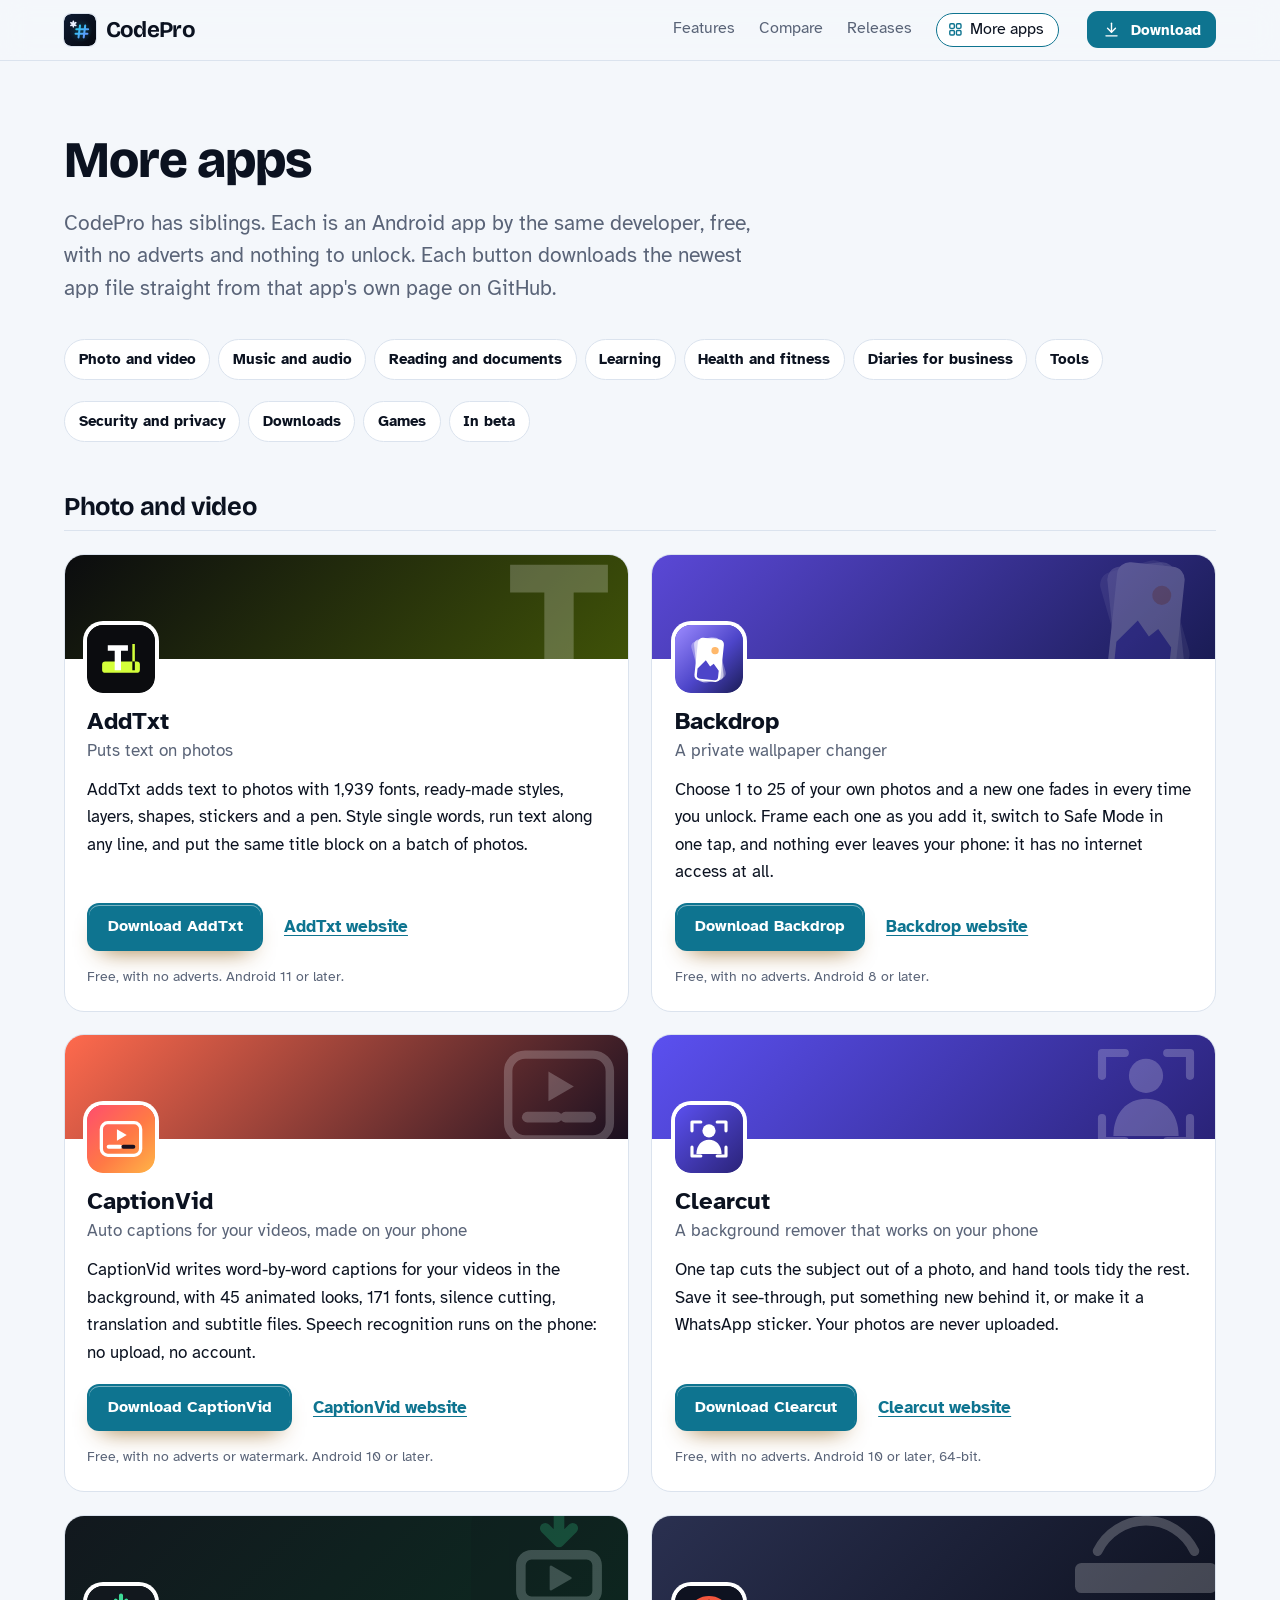
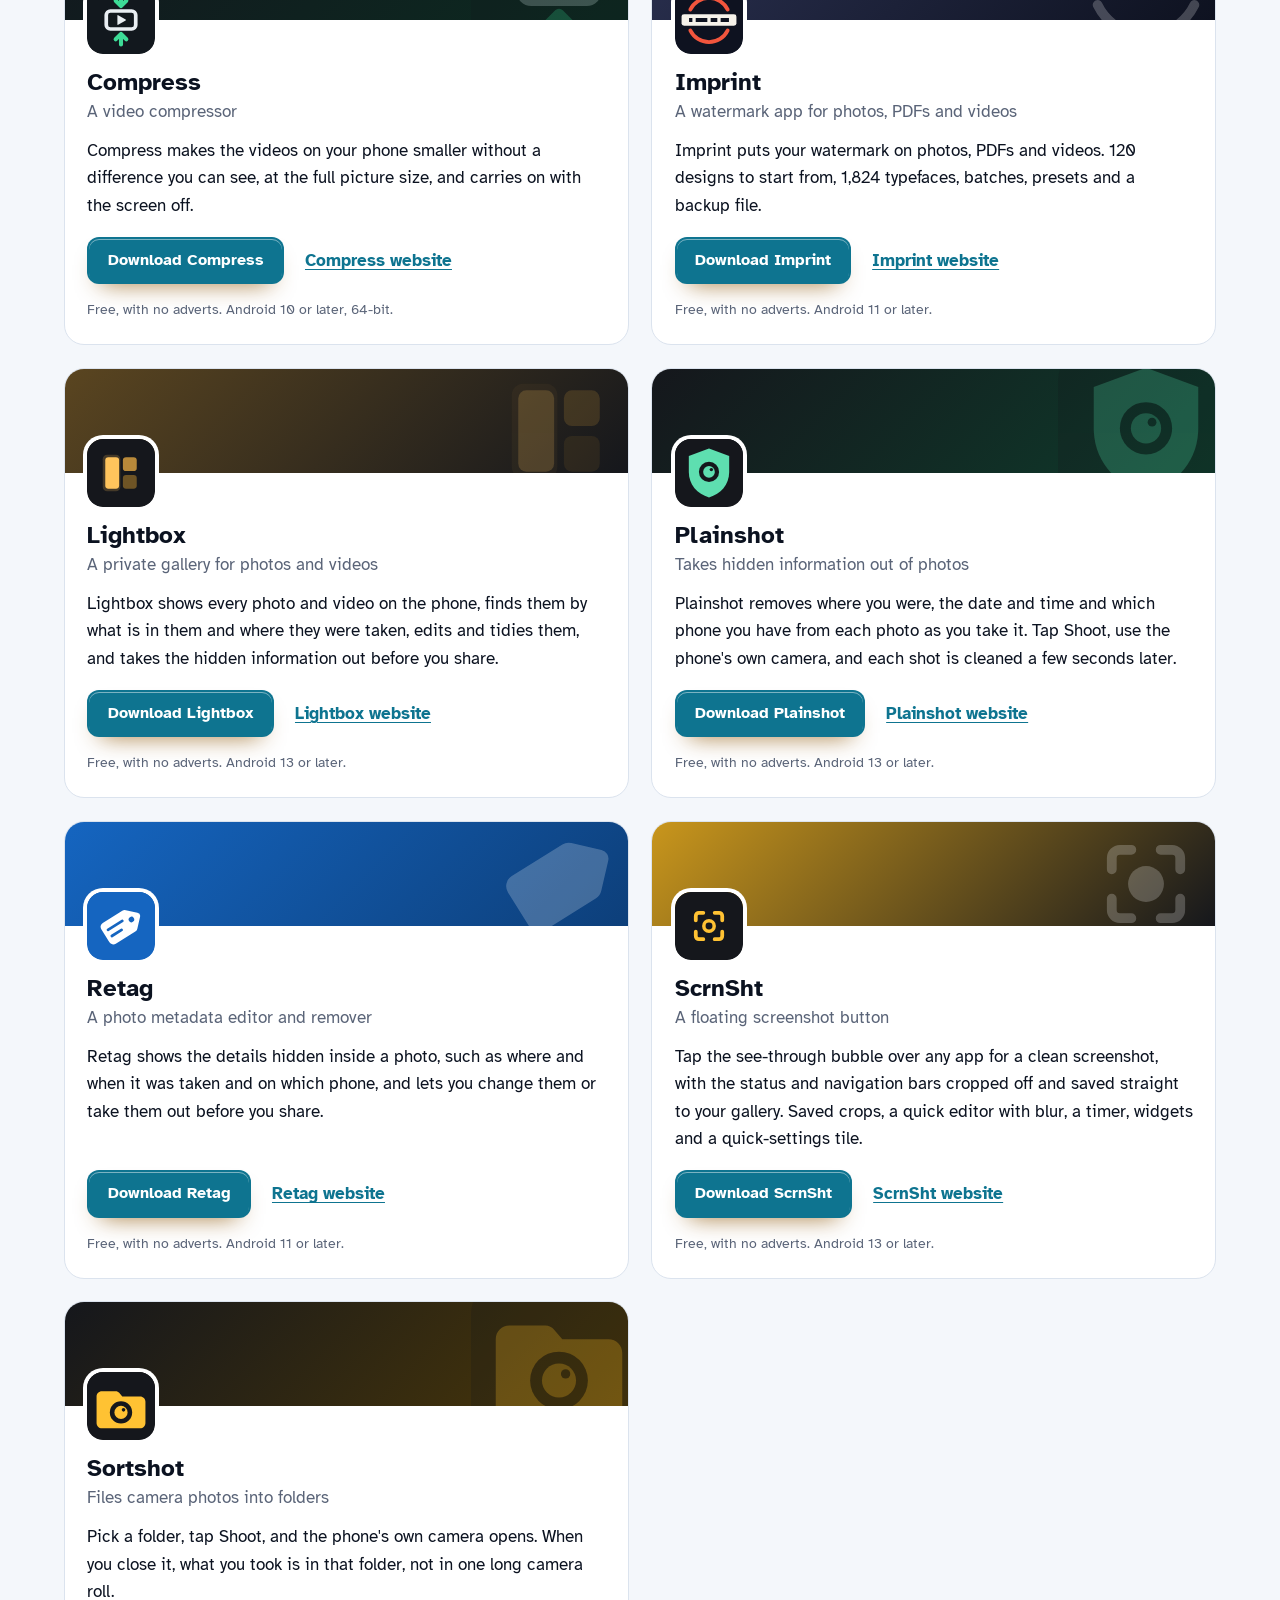
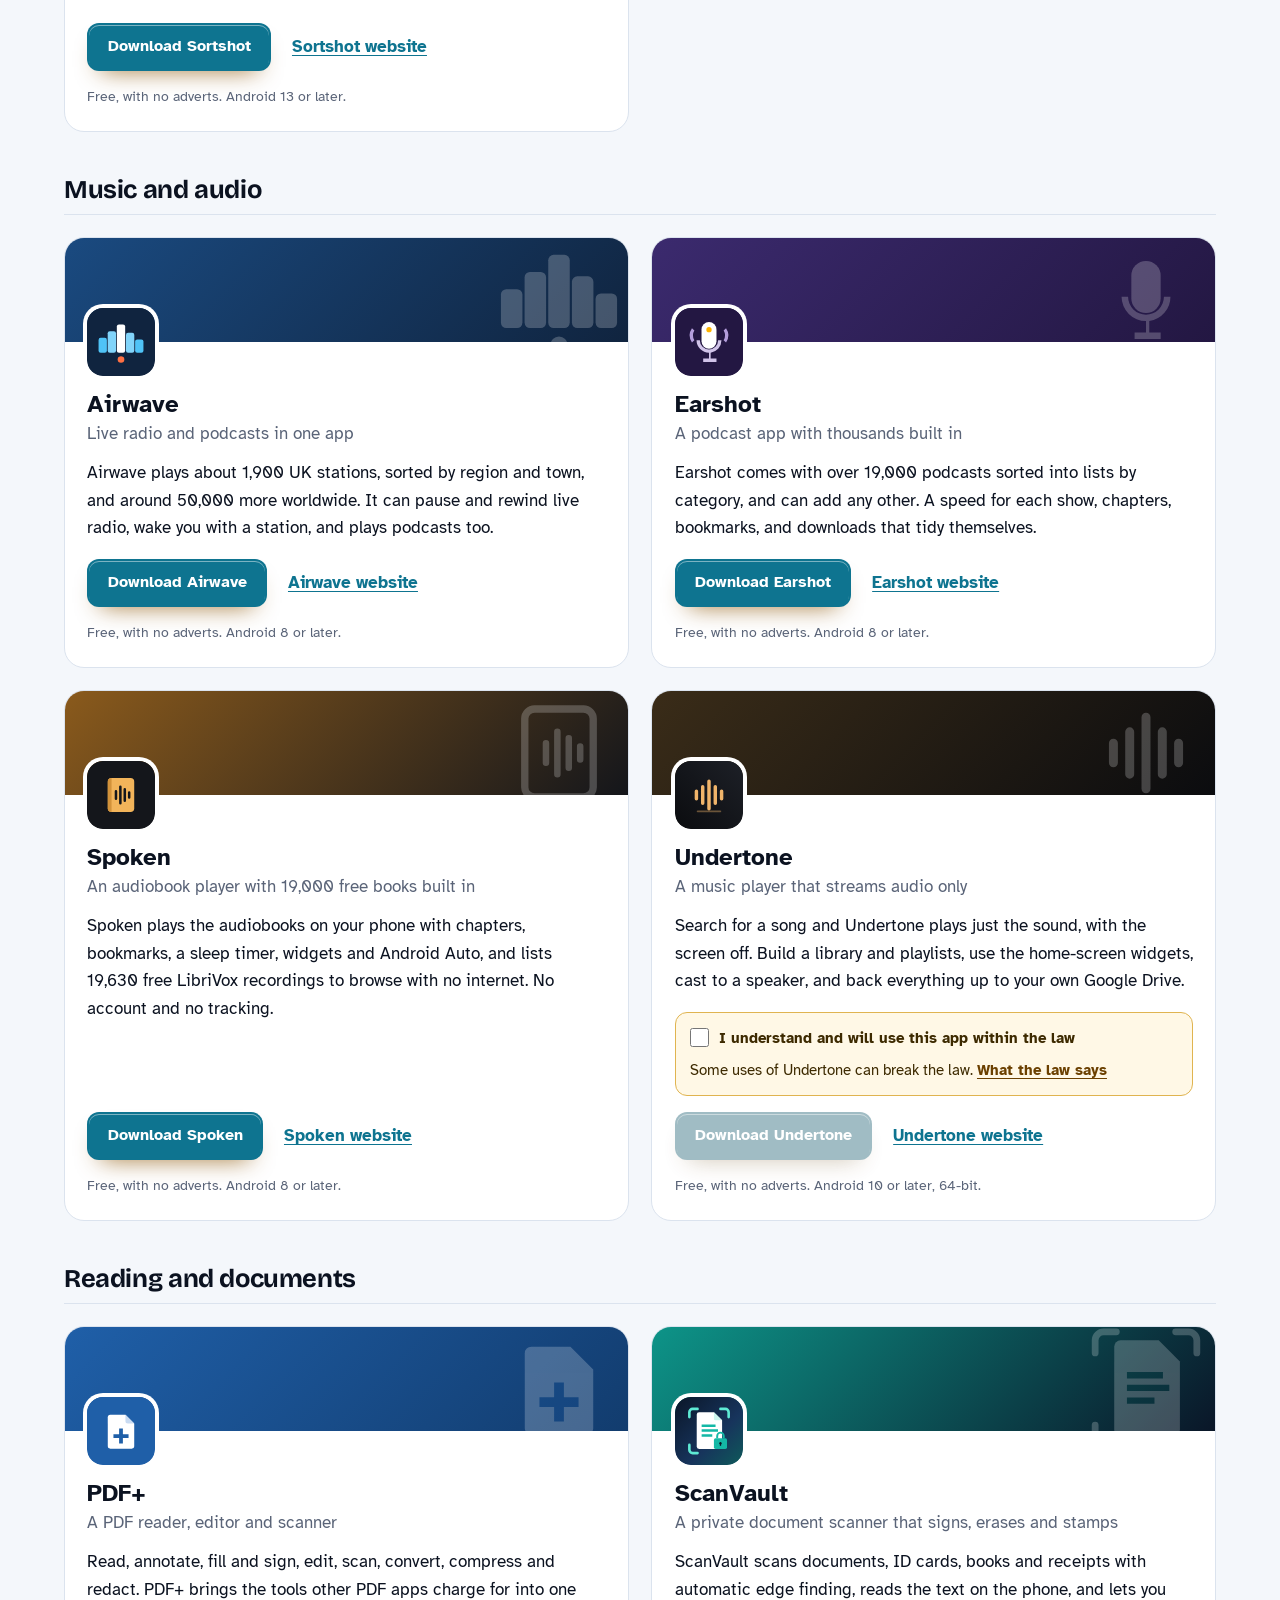
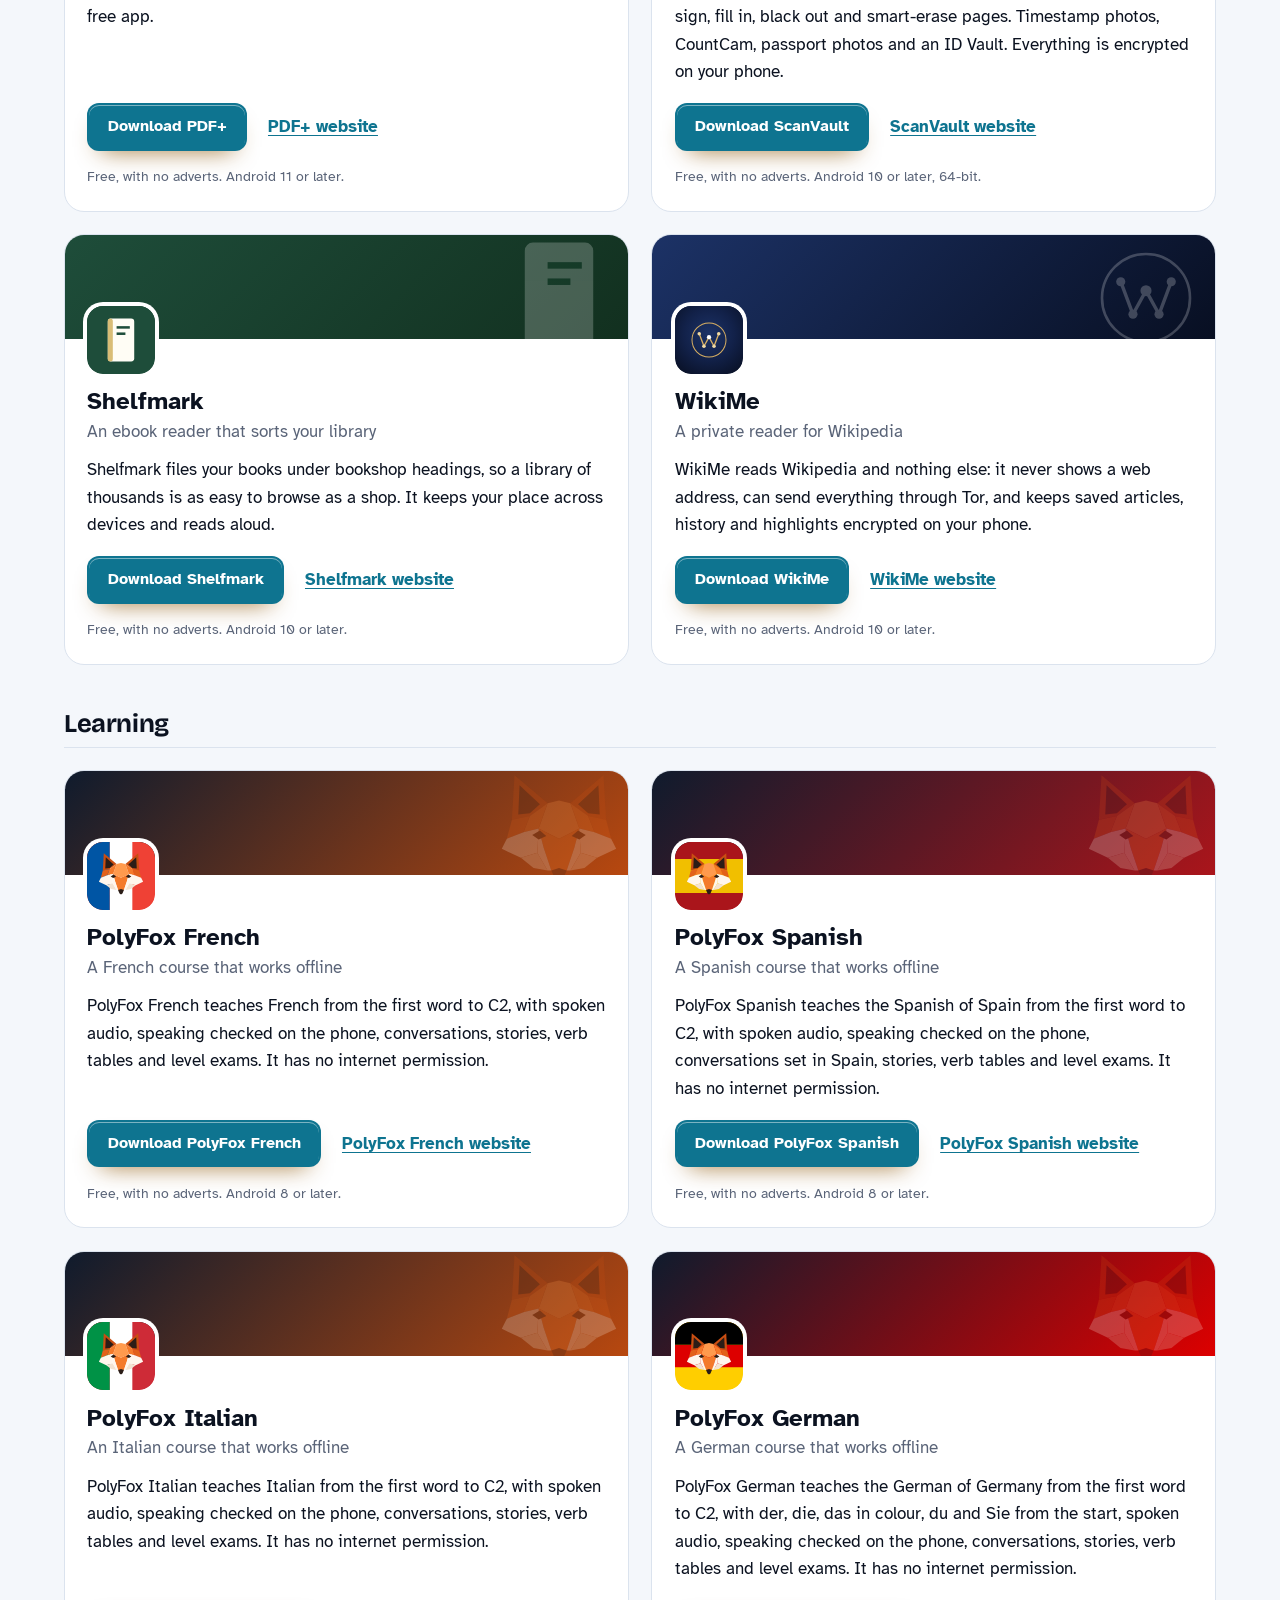
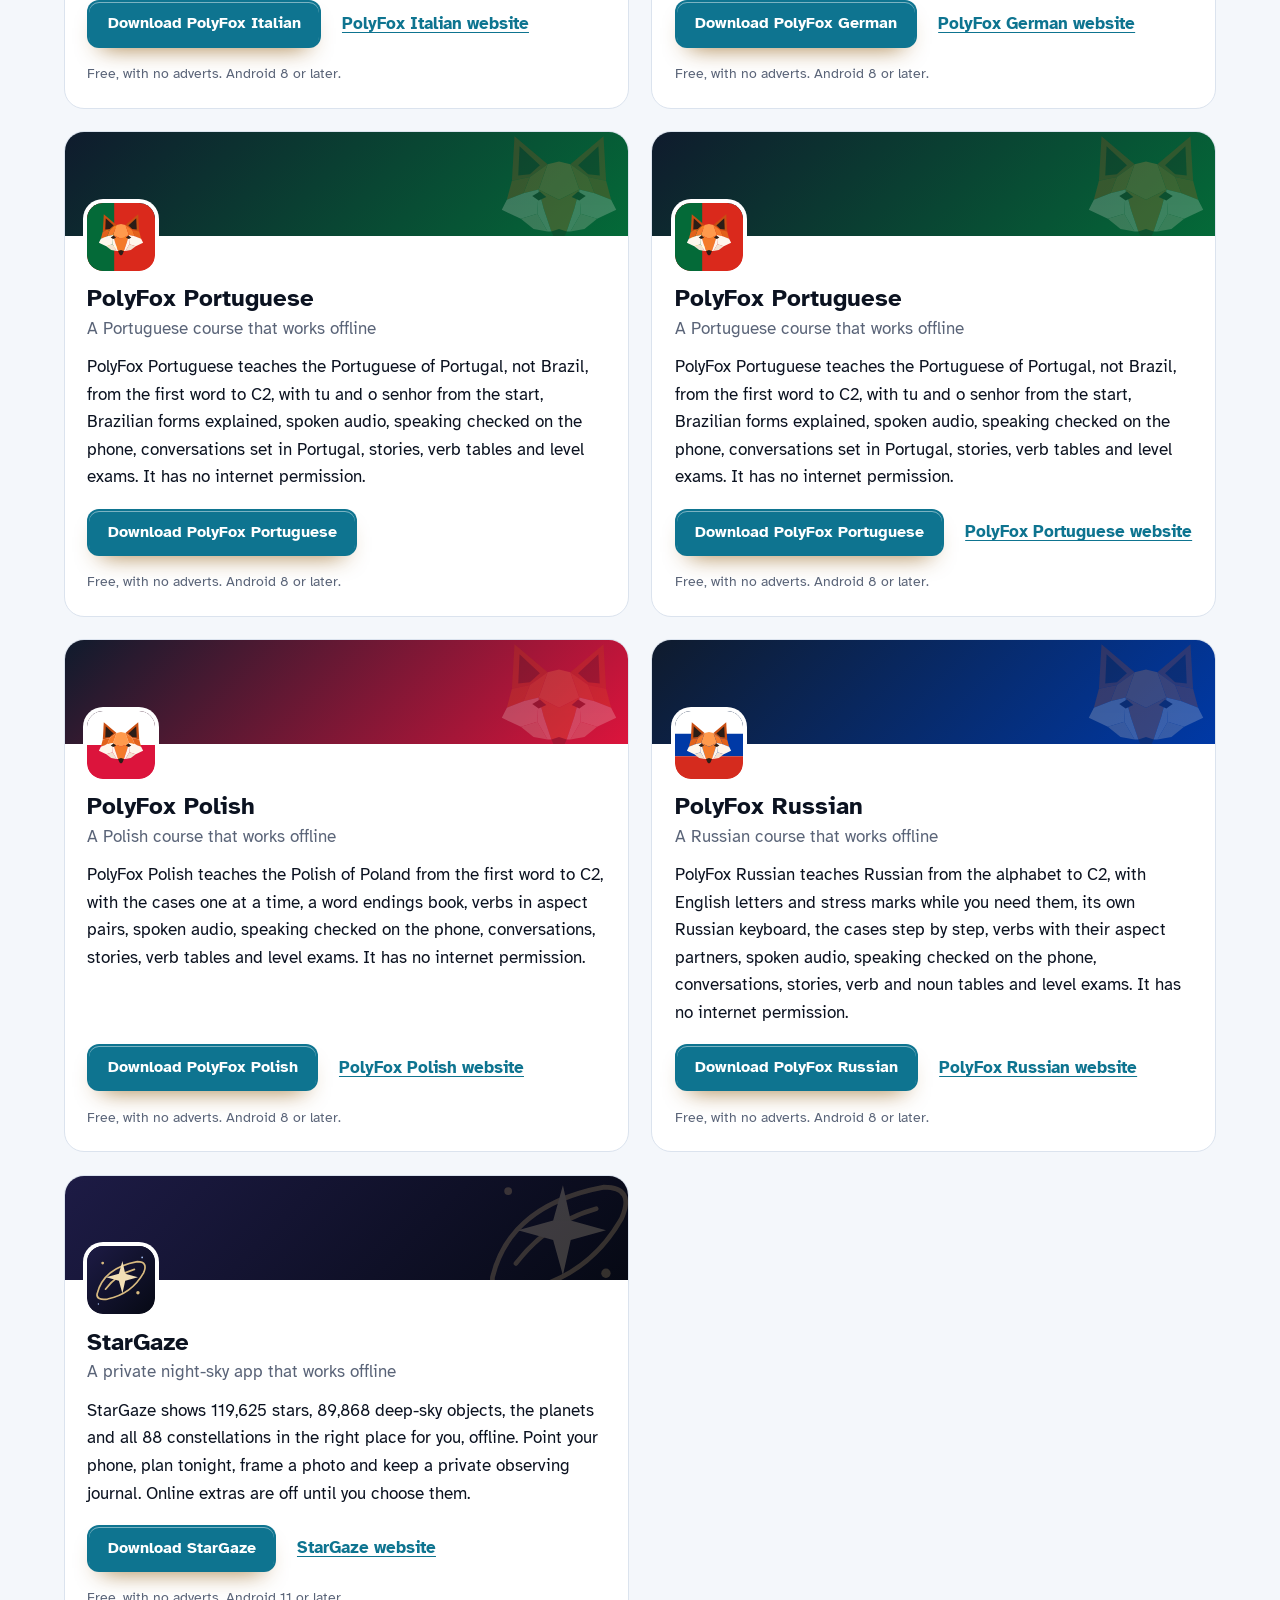
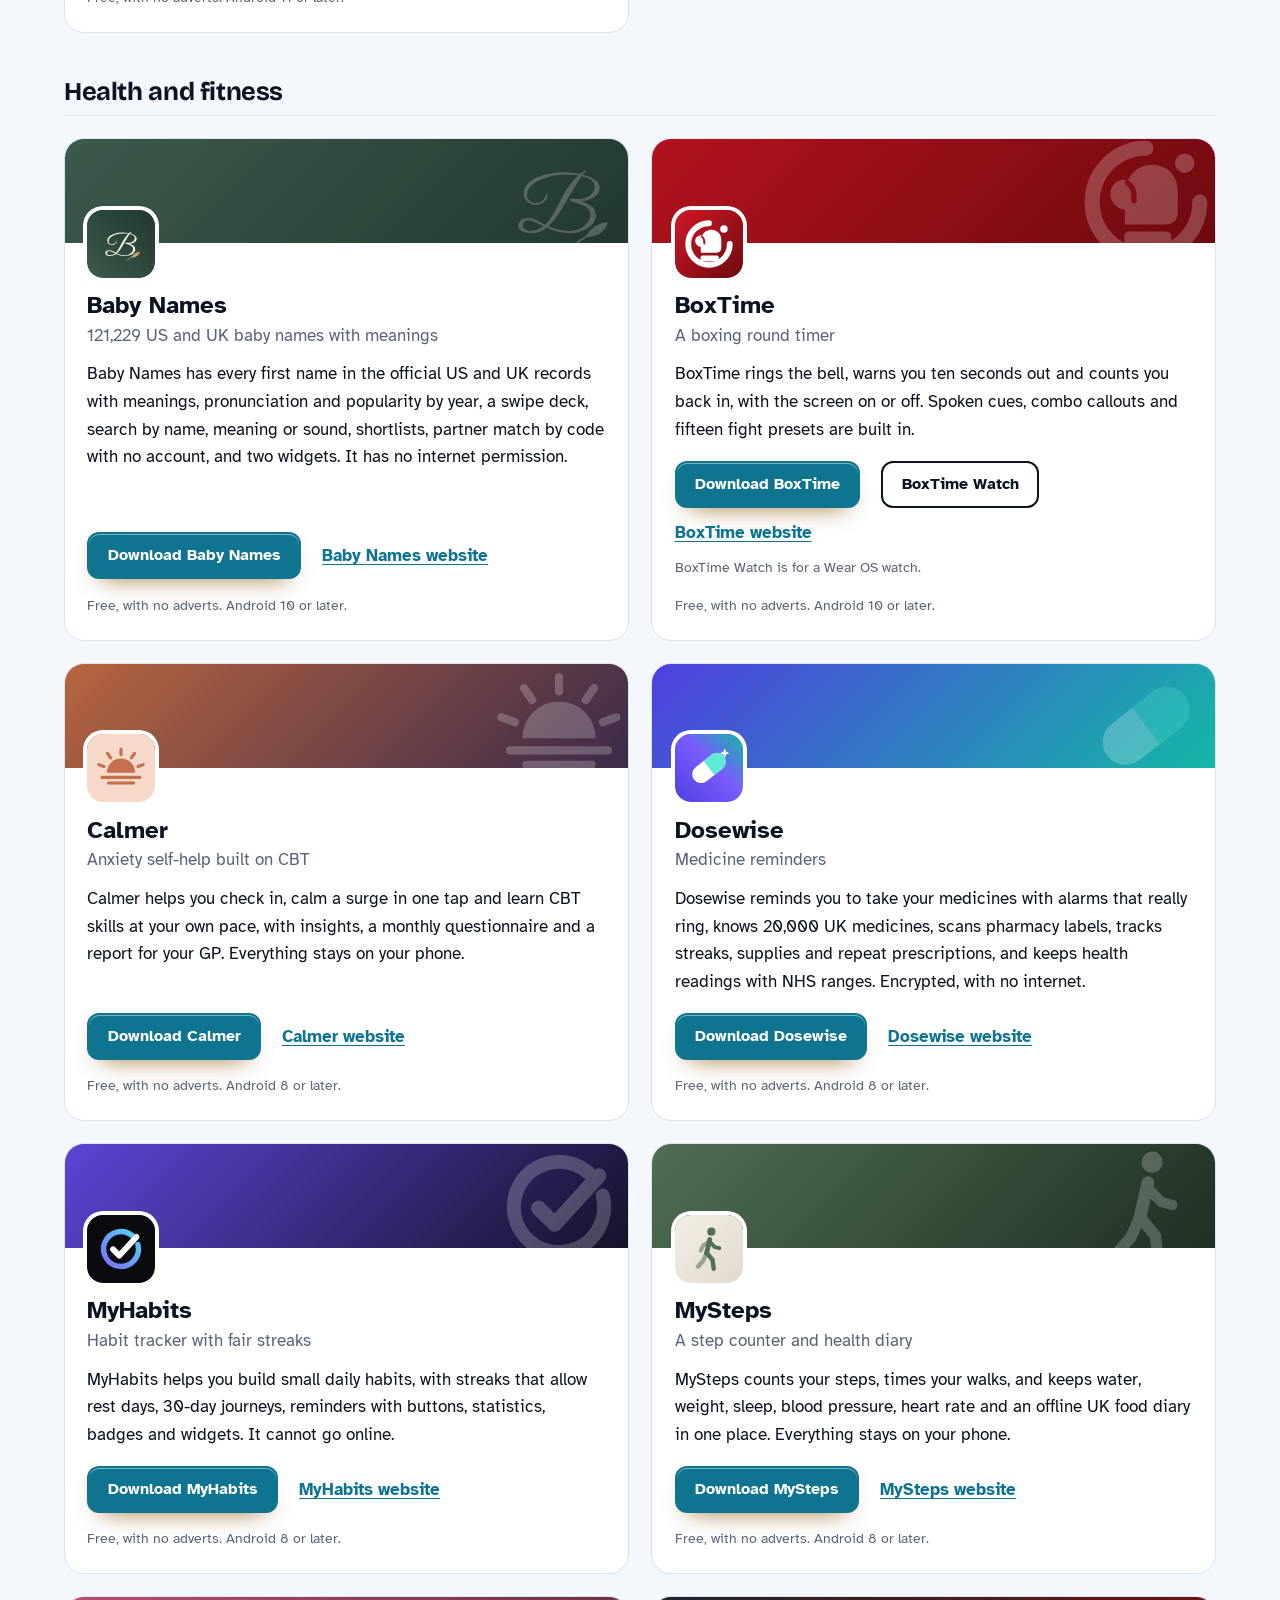
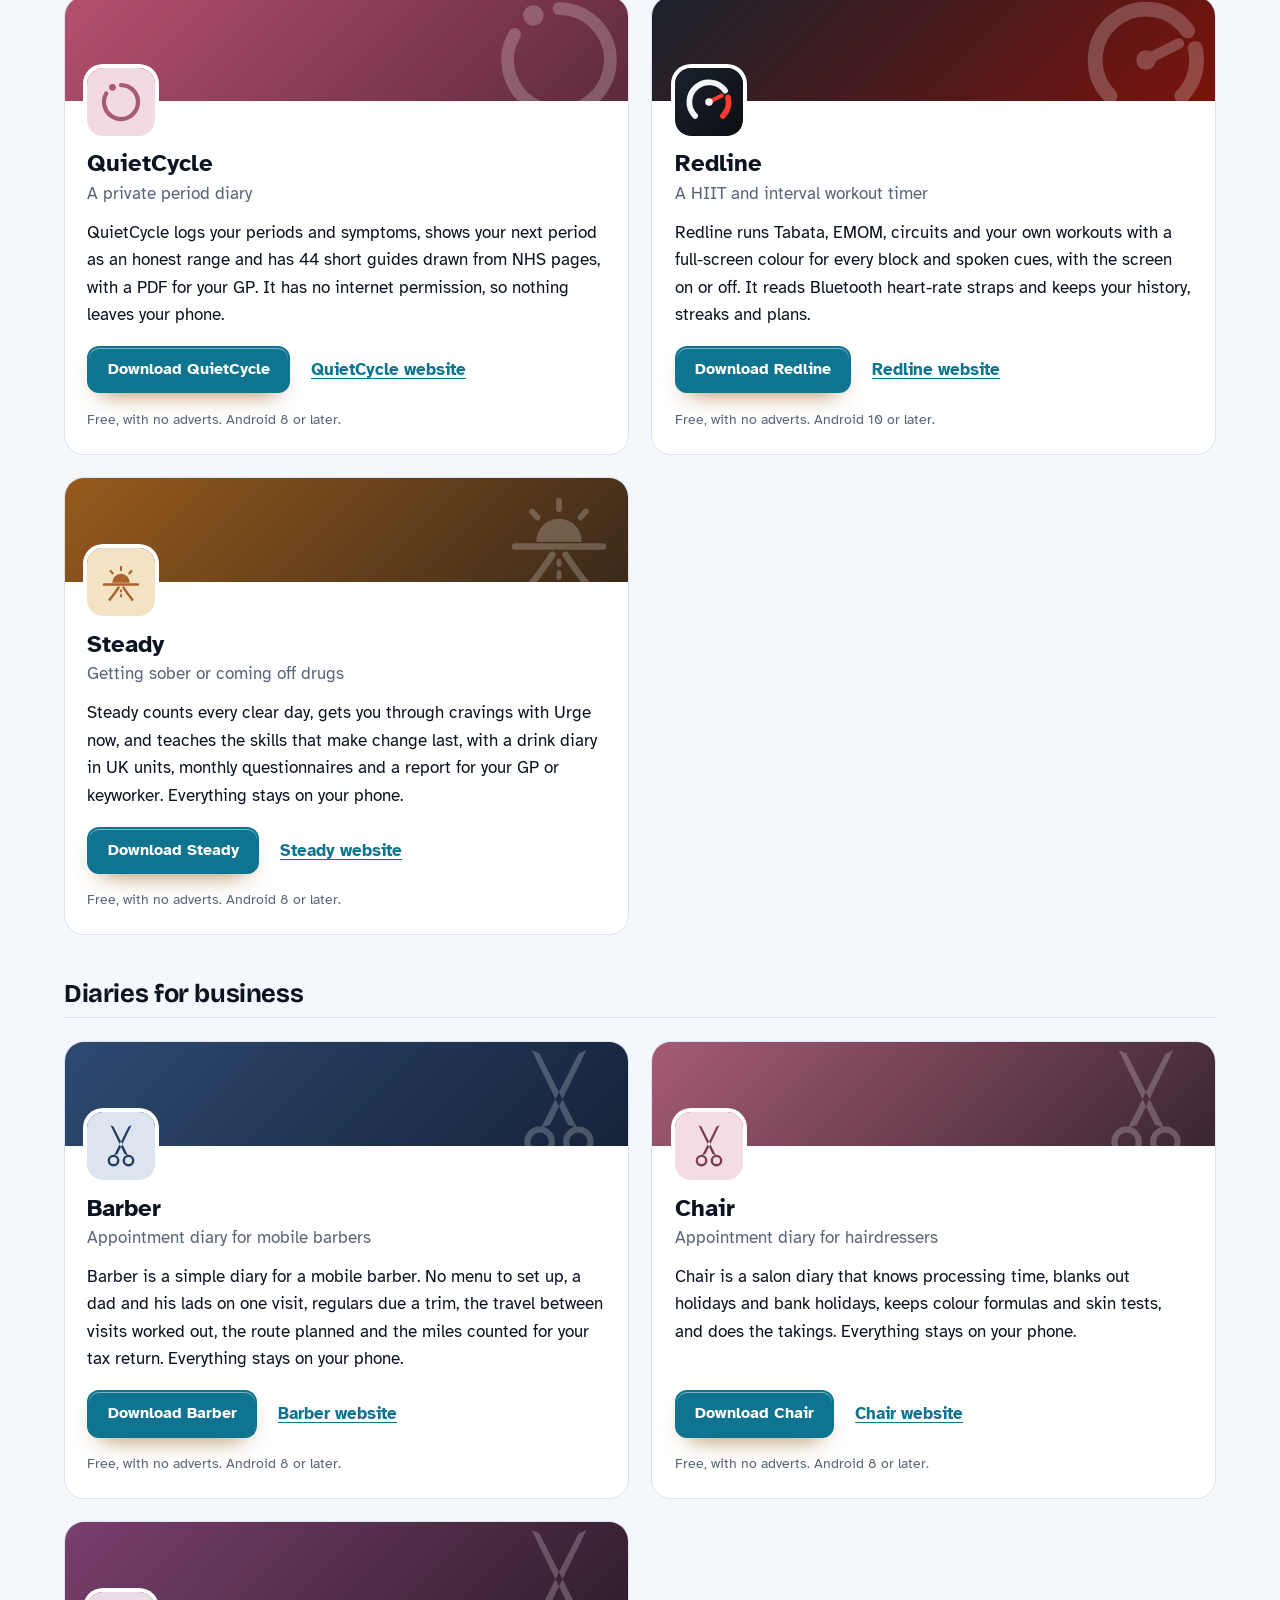
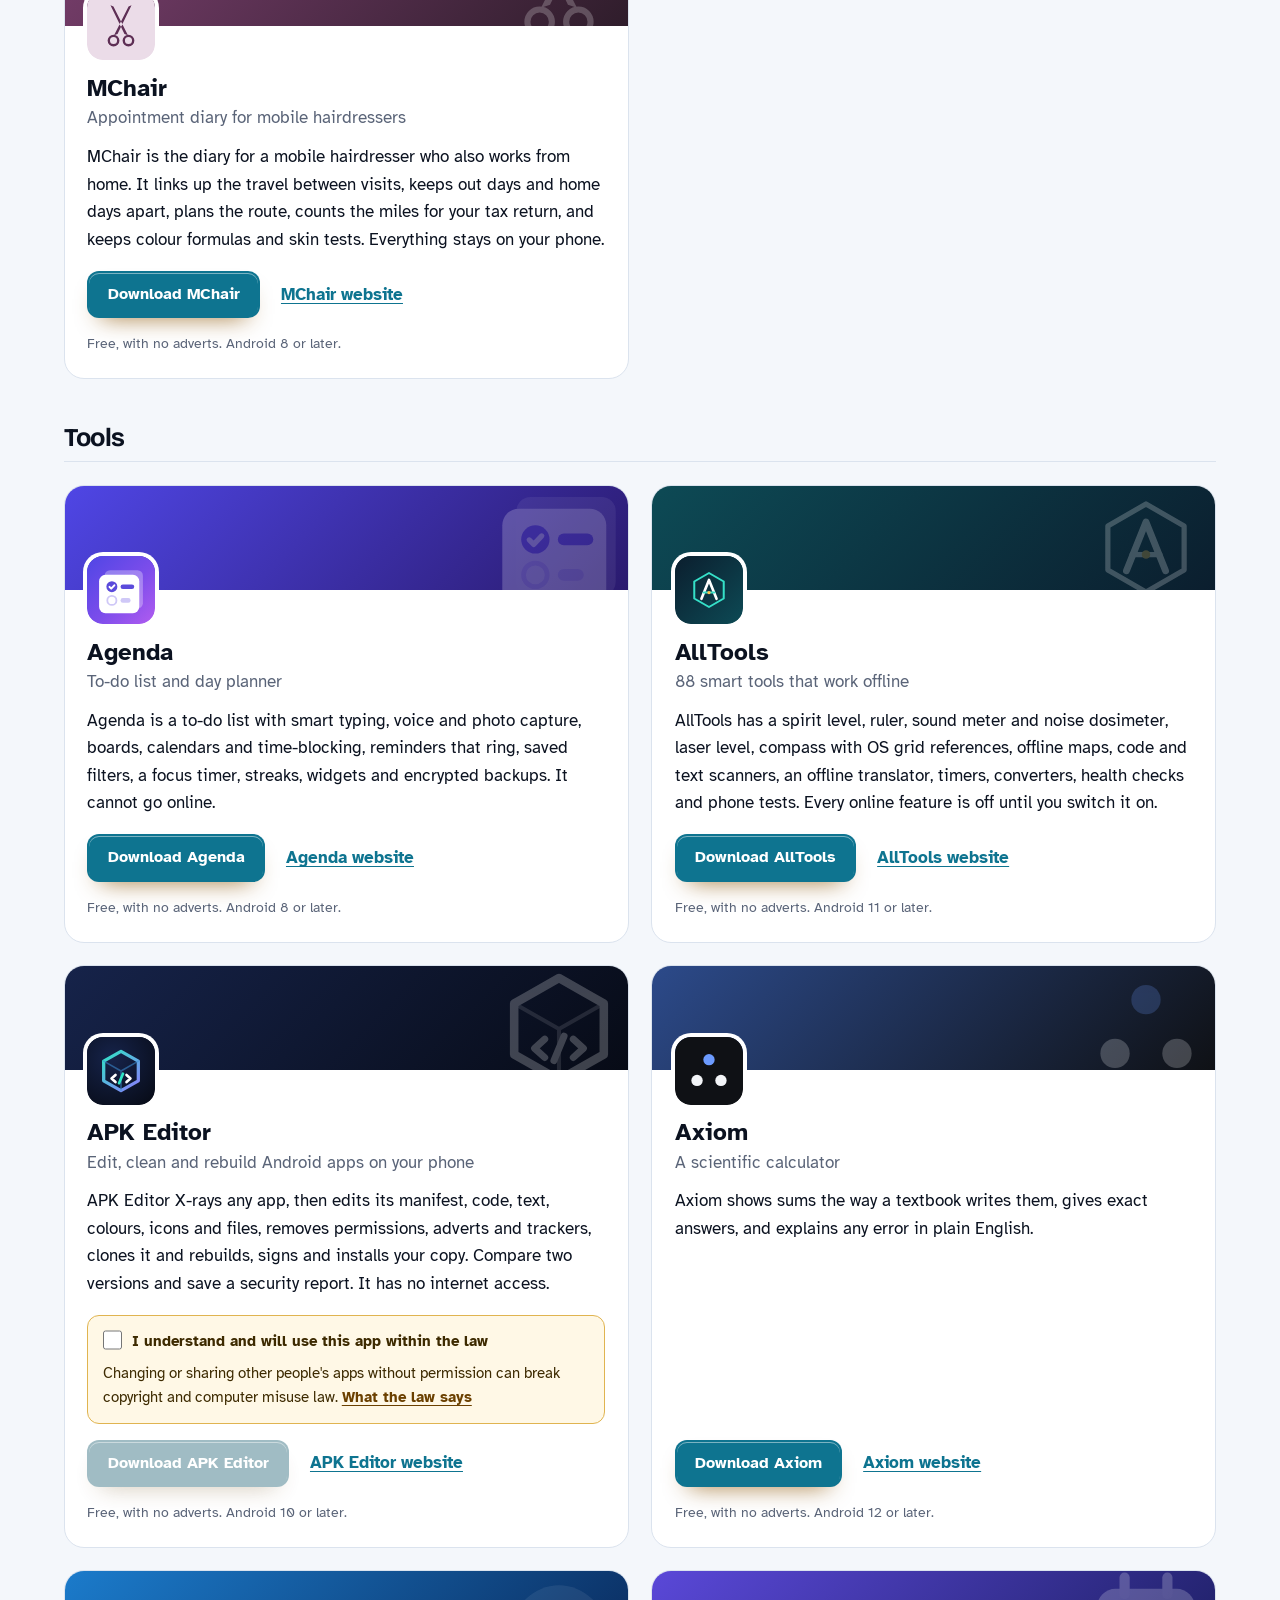
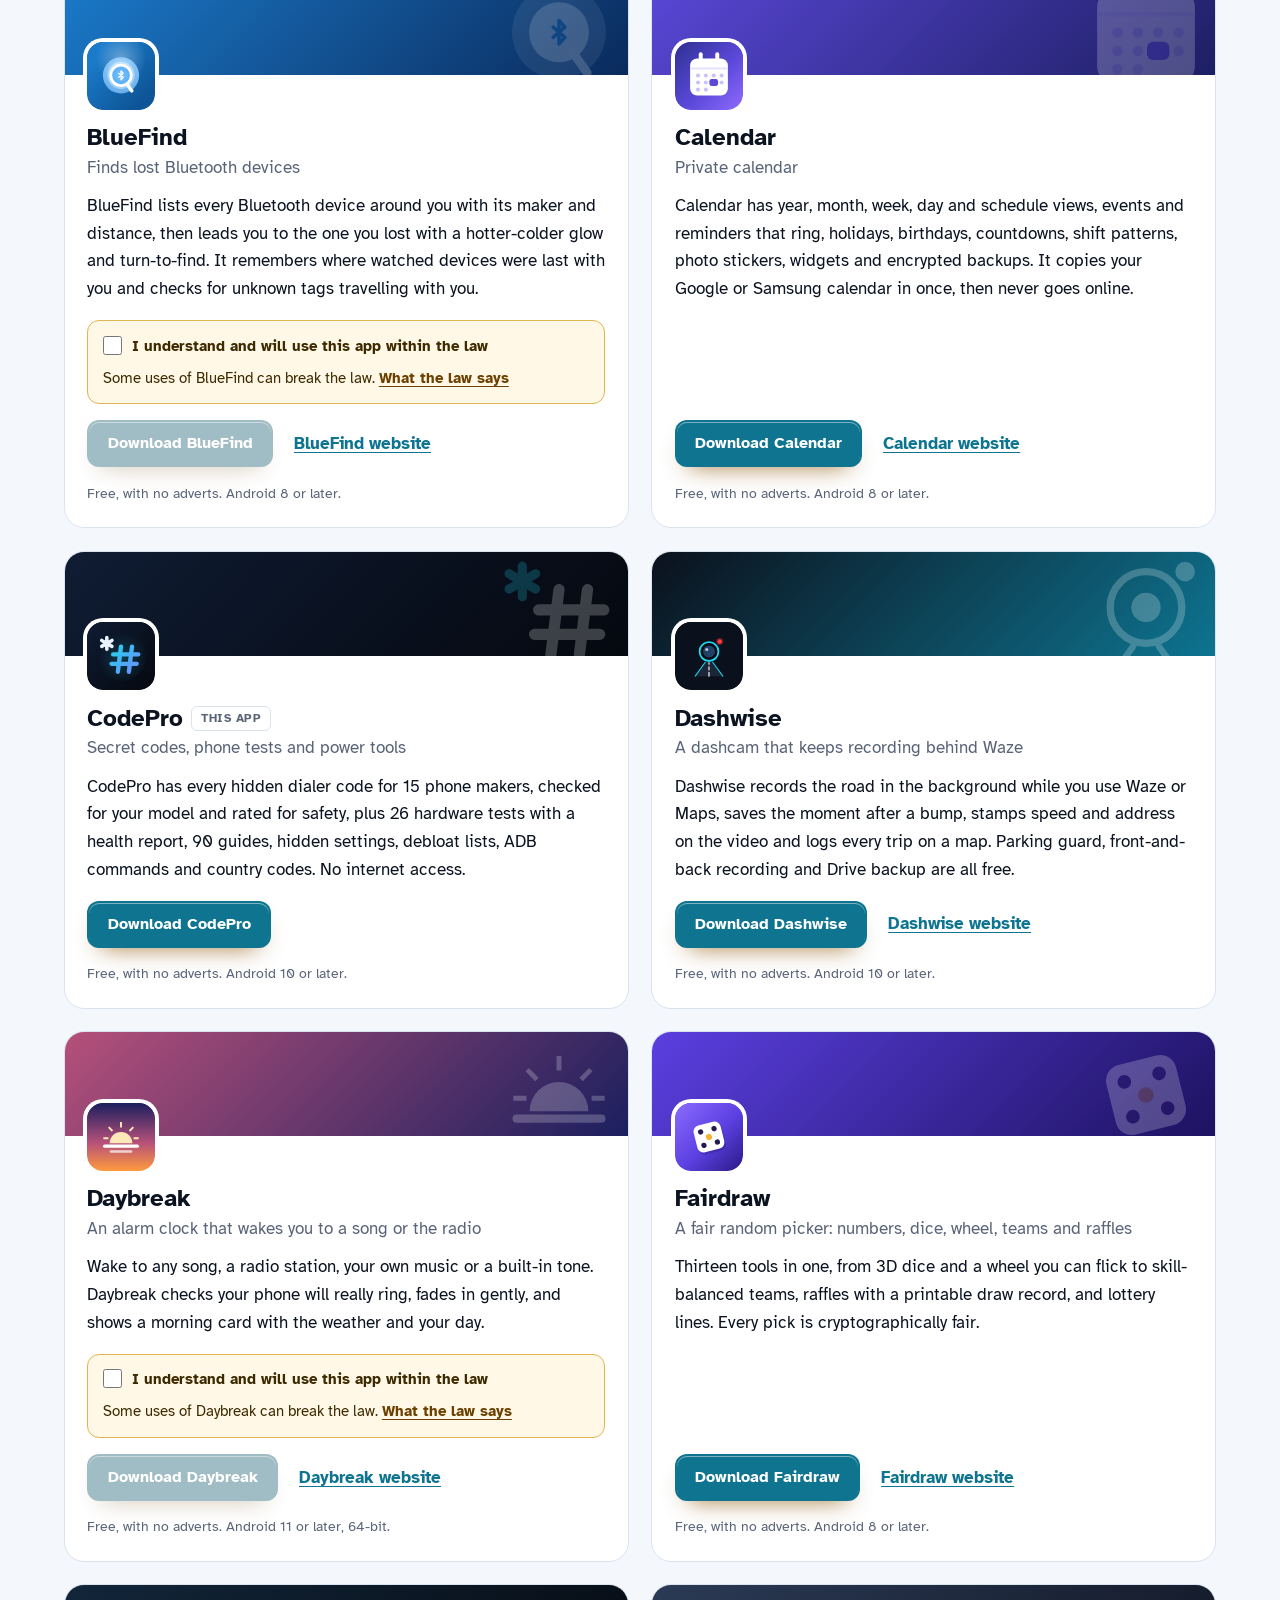
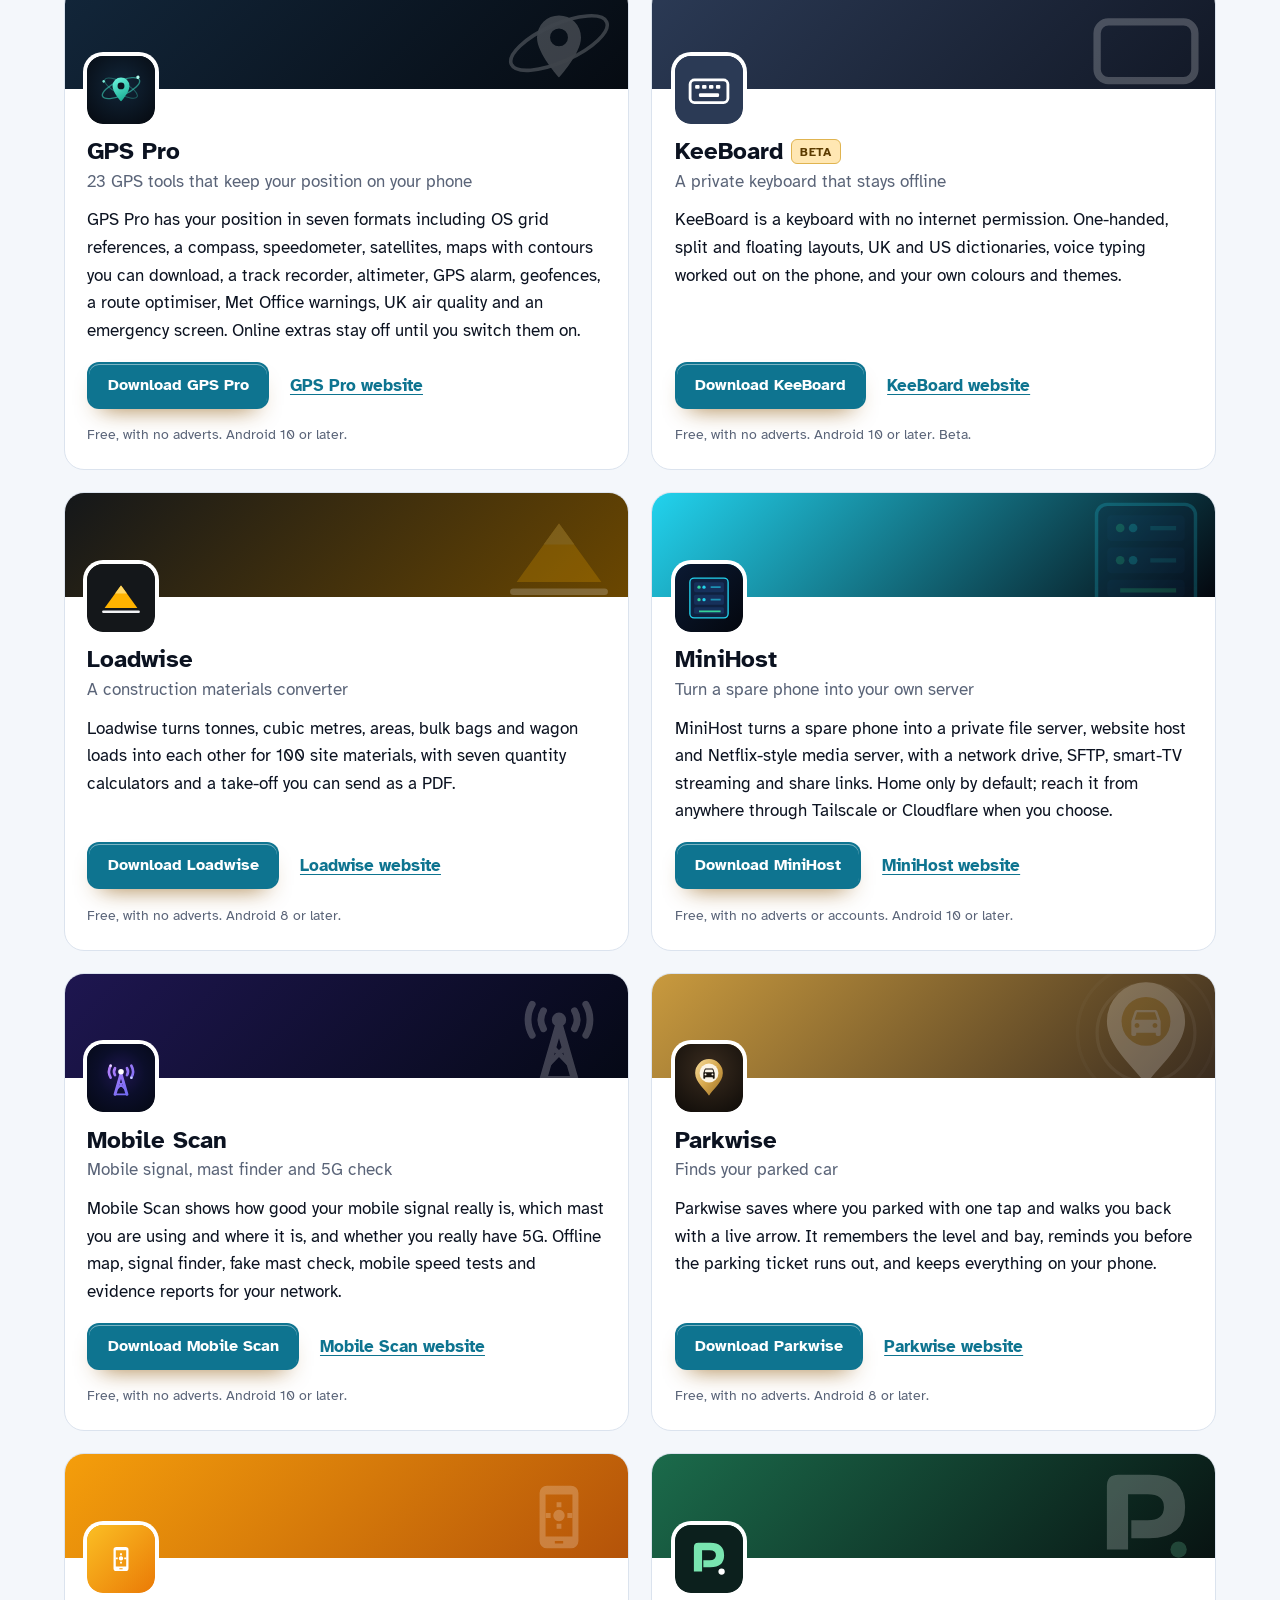
==== commit fdf6e154: "More apps: add Baby Names" ====
--- a/more-apps.html
+++ b/more-apps.html
@@ -4,7 +4,7 @@
 <meta charset="utf-8">
 <meta name="viewport" content="width=device-width, initial-scale=1">
 <title>More free Android apps from the maker of CodePro</title>
-<meta name="description" content="All 96 free Android apps from the maker of CodePro, in one list by category, each with its download and a link to its website.">
+<meta name="description" content="All 97 free Android apps from the maker of CodePro, in one list by category, each with its download and a link to its website.">
 <meta name="author" content="Jonathan Jackson">
 <link rel="canonical" href="https://customgpter.github.io/codepro/more-apps.html">
 <meta name="theme-color" content="#f4f7fb" media="(prefers-color-scheme: light)">
@@ -12,7 +12,7 @@
 <meta property="og:type" content="website">
 <meta property="og:site_name" content="CodePro">
 <meta property="og:title" content="More free Android apps from the maker of CodePro">
-<meta property="og:description" content="All 96 free Android apps from the maker of CodePro, in one list by category, each with its download and a link to its website.">
+<meta property="og:description" content="All 97 free Android apps from the maker of CodePro, in one list by category, each with its download and a link to its website.">
 <meta property="og:url" content="https://customgpter.github.io/codepro/more-apps.html">
 <meta property="og:image" content="https://customgpter.github.io/codepro/assets/og.png">
 <meta property="og:image:width" content="1200">
@@ -26,7 +26,7 @@
 <link rel="preload" href="./assets/fonts/atkinson-hyperlegible-latin-400-normal.woff2" as="font" type="font/woff2" crossorigin>
 <link rel="stylesheet" href="./assets/site.css?v=1">
 <link rel="stylesheet" href="./assets/house.css?v=1">
-<script type="application/ld+json">{"@context":"https://schema.org","@type":"ItemList","name":"Apps from the maker of CodePro","url":"https://customgpter.github.io/codepro/more-apps.html","itemListElement":[{"@type":"ListItem","position":1,"name":"AddTxt","url":"https://customgpter.github.io/addtxt/"},{"@type":"ListItem","position":2,"name":"Backdrop","url":"https://customgpter.github.io/backdrop/"},{"@type":"ListItem","position":3,"name":"CaptionVid","url":"https://customgpter.github.io/captionvid/"},{"@type":"ListItem","position":4,"name":"Clearcut","url":"https://customgpter.github.io/clearcut/"},{"@type":"ListItem","position":5,"name":"Compress","url":"https://customgpter.github.io/compress/"},{"@type":"ListItem","position":6,"name":"Imprint","url":"https://customgpter.github.io/imprint/"},{"@type":"ListItem","position":7,"name":"Lightbox","url":"https://customgpter.github.io/lightbox/"},{"@type":"ListItem","position":8,"name":"Plainshot","url":"https://customgpter.github.io/plainshot/"},{"@type":"ListItem","position":9,"name":"Retag","url":"https://customgpter.github.io/retag/"},{"@type":"ListItem","position":10,"name":"ScrnSht","url":"https://customgpter.github.io/scrnsht/"},{"@type":"ListItem","position":11,"name":"Sortshot","url":"https://customgpter.github.io/sortshot/"},{"@type":"ListItem","position":12,"name":"Airwave","url":"https://customgpter.github.io/airwave/"},{"@type":"ListItem","position":13,"name":"Earshot","url":"https://customgpter.github.io/earshot/"},{"@type":"ListItem","position":14,"name":"Spoken","url":"https://customgpter.github.io/spoken/"},{"@type":"ListItem","position":15,"name":"Undertone","url":"https://customgpter.github.io/undertone/"},{"@type":"ListItem","position":16,"name":"PDF+","url":"https://customgpter.github.io/pdfplus/"},{"@type":"ListItem","position":17,"name":"ScanVault","url":"https://customgpter.github.io/scanvault/"},{"@type":"ListItem","position":18,"name":"Shelfmark","url":"https://customgpter.github.io/shelfmark/"},{"@type":"ListItem","position":19,"name":"WikiMe","url":"https://customgpter.github.io/wikime/"},{"@type":"ListItem","position":20,"name":"PolyFox French","url":"https://customgpter.github.io/polyfox/"},{"@type":"ListItem","position":21,"name":"PolyFox German","url":"https://customgpter.github.io/polyfox-german/"},{"@type":"ListItem","position":22,"name":"PolyFox Portuguese","url":"https://customgpter.github.io/polyfox-portuguese/"},{"@type":"ListItem","position":23,"name":"PolyFox Polish","url":"https://customgpter.github.io/polyfox-polish/"},{"@type":"ListItem","position":24,"name":"PolyFox Russian","url":"https://customgpter.github.io/polyfox-russian/"},{"@type":"ListItem","position":25,"name":"StarGaze","url":"https://customgpter.github.io/stargaze/"},{"@type":"ListItem","position":26,"name":"BoxTime","url":"https://customgpter.github.io/boxtime/"},{"@type":"ListItem","position":27,"name":"Calmer","url":"https://customgpter.github.io/calmer/"},{"@type":"ListItem","position":28,"name":"Dosewise","url":"https://customgpter.github.io/dosewise/"},{"@type":"ListItem","position":29,"name":"MyHabits","url":"https://customgpter.github.io/myhabits/"},{"@type":"ListItem","position":30,"name":"MySteps","url":"https://customgpter.github.io/mysteps/"},{"@type":"ListItem","position":31,"name":"QuietCycle","url":"https://customgpter.github.io/quietcycle/"},{"@type":"ListItem","position":32,"name":"Redline","url":"https://customgpter.github.io/redline/"},{"@type":"ListItem","position":33,"name":"Steady","url":"https://customgpter.github.io/steady/"},{"@type":"ListItem","position":34,"name":"Barber","url":"https://customgpter.github.io/barber/"},{"@type":"ListItem","position":35,"name":"Chair","url":"https://customgpter.github.io/chair/"},{"@type":"ListItem","position":36,"name":"MChair","url":"https://customgpter.github.io/mchair/"},{"@type":"ListItem","position":37,"name":"Agenda","url":"https://customgpter.github.io/agenda/"},{"@type":"ListItem","position":38,"name":"AllTools","url":"https://customgpter.github.io/alltools/"},{"@type":"ListItem","position":39,"name":"APK Editor","url":"https://customgpter.github.io/apkeditor/"},{"@type":"ListItem","position":40,"name":"Axiom","url":"https://customgpter.github.io/axiom/"},{"@type":"ListItem","position":41,"name":"BlueFind","url":"https://customgpter.github.io/bluefind/"},{"@type":"ListItem","position":42,"name":"Calendar","url":"https://customgpter.github.io/calendar/"},{"@type":"ListItem","position":43,"name":"CodePro","url":"https://customgpter.github.io/codepro/"},{"@type":"ListItem","position":44,"name":"Dashwise","url":"https://customgpter.github.io/dashwise/"},{"@type":"ListItem","position":45,"name":"Daybreak","url":"https://customgpter.github.io/daybreak/"},{"@type":"ListItem","position":46,"name":"Fairdraw","url":"https://customgpter.github.io/fairdraw/"},{"@type":"ListItem","position":47,"name":"GPS Pro","url":"https://customgpter.github.io/gpspro/"},{"@type":"ListItem","position":48,"name":"KeeBoard","url":"https://customgpter.github.io/keeboard/"},{"@type":"ListItem","position":49,"name":"Loadwise","url":"https://customgpter.github.io/loadwise/"},{"@type":"ListItem","position":50,"name":"MiniHost","url":"https://customgpter.github.io/minihost/"},{"@type":"ListItem","position":51,"name":"Mobile Scan","url":"https://customgpter.github.io/mobilescan/"},{"@type":"ListItem","position":52,"name":"Parkwise","url":"https://customgpter.github.io/parkwise/"},{"@type":"ListItem","position":53,"name":"Pocketmind","url":"https://customgpter.github.io/pocketmind/"},{"@type":"ListItem","position":54,"name":"Refine","url":"https://customgpter.github.io/refine/"},{"@type":"ListItem","position":55,"name":"Shiftwise","url":"https://customgpter.github.io/shiftwise/"},{"@type":"ListItem","position":56,"name":"SimpleCalc","url":"https://customgpter.github.io/simplecalc/"},{"@type":"ListItem","position":57,"name":"Skyline","url":"https://customgpter.github.io/skyline/"},{"@type":"ListItem","position":58,"name":"Slipway","url":"https://customgpter.github.io/slipway/"},{"@type":"ListItem","position":59,"name":"Tagger","url":"https://customgpter.github.io/tagger/"},{"@type":"ListItem","position":60,"name":"TotalClean","url":"https://customgpter.github.io/totalclean/"},{"@type":"ListItem","position":61,"name":"TVLink","url":"https://customgpter.github.io/tvlink/"},{"@type":"ListItem","position":62,"name":"Unbox","url":"https://customgpter.github.io/unbox/"},{"@type":"ListItem","position":63,"name":"WhatsKeep","url":"https://customgpter.github.io/whatskeep/"},{"@type":"ListItem","position":64,"name":"WiFi Scan","url":"https://customgpter.github.io/wifiscan/"},{"@type":"ListItem","position":65,"name":"Auditly","url":"https://customgpter.github.io/auditly/"},{"@type":"ListItem","position":66,"name":"Backchannel","url":"https://customgpter.github.io/backchannel/"},{"@type":"ListItem","position":67,"name":"ENotes","url":"https://customgpter.github.io/enotes/"},{"@type":"ListItem","position":68,"name":"FindMe","url":"https://customgpter.github.io/findme/"},{"@type":"ListItem","position":69,"name":"iLock","url":"https://customgpter.github.io/ilock/"},{"@type":"ListItem","position":70,"name":"ImSafe","url":"https://customgpter.github.io/imsafe/"},{"@type":"ListItem","position":71,"name":"IShred","url":"https://customgpter.github.io/ishred/"},{"@type":"ListItem","position":72,"name":"LockBox","url":"https://customgpter.github.io/lockbox/"},{"@type":"ListItem","position":73,"name":"PassVault","url":"https://customgpter.github.io/passvault/"},{"@type":"ListItem","position":74,"name":"SpyFind","url":"https://customgpter.github.io/spyfind/"},{"@type":"ListItem","position":75,"name":"TextWipe","url":"https://customgpter.github.io/textwipe/"},{"@type":"ListItem","position":76,"name":"Tracewire","url":"https://customgpter.github.io/tracewire/"},{"@type":"ListItem","position":77,"name":"Vigil","url":"https://customgpter.github.io/vigil/"},{"@type":"ListItem","position":78,"name":"Grab","url":"https://customgpter.github.io/grab/"},{"@type":"ListItem","position":79,"name":"Swarm","url":"https://customgpter.github.io/swarm/"},{"@type":"ListItem","position":80,"name":"Plane Games","url":"https://customgpter.github.io/plane-games/"},{"@type":"ListItem","position":81,"name":"Ninefold","url":"https://customgpter.github.io/ninefold/"},{"@type":"ListItem","position":82,"name":"Cubewise","url":"https://customgpter.github.io/cubewise/"},{"@type":"ListItem","position":83,"name":"Tilewise","url":"https://customgpter.github.io/tilewise/"},{"@type":"ListItem","position":84,"name":"Letterwise","url":"https://customgpter.github.io/letterwise/"},{"@type":"ListItem","position":85,"name":"Kingside","url":"https://customgpter.github.io/kingside/"},{"@type":"ListItem","position":86,"name":"Deckhand","url":"https://customgpter.github.io/deckhand/"},{"@type":"ListItem","position":87,"name":"SNESForge","url":"https://customgpter.github.io/snesforge/"},{"@type":"ListItem","position":88,"name":"Fame Boy","url":"https://customgpter.github.io/fameboy/"},{"@type":"ListItem","position":89,"name":"PSPPro","url":"https://customgpter.github.io/psppro/"},{"@type":"ListItem","position":90,"name":"MegaGen","url":"https://customgpter.github.io/megagen/"},{"@type":"ListItem","position":91,"name":"QVR","url":"https://customgpter.github.io/qvr/"},{"@type":"ListItem","position":92,"name":"QVR Watch","url":"https://customgpter.github.io/qvr-watch/"},{"@type":"ListItem","position":93,"name":"QVRLite","url":"https://customgpter.github.io/qvrlite/"},{"@type":"ListItem","position":94,"name":"Onionz","url":"https://customgpter.github.io/onionz/"},{"@type":"ListItem","position":95,"name":"OnionzWeb","url":"https://customgpter.github.io/onionzweb/"}]}</script>
+<script type="application/ld+json">{"@context":"https://schema.org","@type":"ItemList","name":"Apps from the maker of CodePro","url":"https://customgpter.github.io/codepro/more-apps.html","itemListElement":[{"@type":"ListItem","position":1,"name":"AddTxt","url":"https://customgpter.github.io/addtxt/"},{"@type":"ListItem","position":2,"name":"Backdrop","url":"https://customgpter.github.io/backdrop/"},{"@type":"ListItem","position":3,"name":"CaptionVid","url":"https://customgpter.github.io/captionvid/"},{"@type":"ListItem","position":4,"name":"Clearcut","url":"https://customgpter.github.io/clearcut/"},{"@type":"ListItem","position":5,"name":"Compress","url":"https://customgpter.github.io/compress/"},{"@type":"ListItem","position":6,"name":"Imprint","url":"https://customgpter.github.io/imprint/"},{"@type":"ListItem","position":7,"name":"Lightbox","url":"https://customgpter.github.io/lightbox/"},{"@type":"ListItem","position":8,"name":"Plainshot","url":"https://customgpter.github.io/plainshot/"},{"@type":"ListItem","position":9,"name":"Retag","url":"https://customgpter.github.io/retag/"},{"@type":"ListItem","position":10,"name":"ScrnSht","url":"https://customgpter.github.io/scrnsht/"},{"@type":"ListItem","position":11,"name":"Sortshot","url":"https://customgpter.github.io/sortshot/"},{"@type":"ListItem","position":12,"name":"Airwave","url":"https://customgpter.github.io/airwave/"},{"@type":"ListItem","position":13,"name":"Earshot","url":"https://customgpter.github.io/earshot/"},{"@type":"ListItem","position":14,"name":"Spoken","url":"https://customgpter.github.io/spoken/"},{"@type":"ListItem","position":15,"name":"Undertone","url":"https://customgpter.github.io/undertone/"},{"@type":"ListItem","position":16,"name":"PDF+","url":"https://customgpter.github.io/pdfplus/"},{"@type":"ListItem","position":17,"name":"ScanVault","url":"https://customgpter.github.io/scanvault/"},{"@type":"ListItem","position":18,"name":"Shelfmark","url":"https://customgpter.github.io/shelfmark/"},{"@type":"ListItem","position":19,"name":"WikiMe","url":"https://customgpter.github.io/wikime/"},{"@type":"ListItem","position":20,"name":"PolyFox French","url":"https://customgpter.github.io/polyfox/"},{"@type":"ListItem","position":21,"name":"PolyFox German","url":"https://customgpter.github.io/polyfox-german/"},{"@type":"ListItem","position":22,"name":"PolyFox Portuguese","url":"https://customgpter.github.io/polyfox-portuguese/"},{"@type":"ListItem","position":23,"name":"PolyFox Polish","url":"https://customgpter.github.io/polyfox-polish/"},{"@type":"ListItem","position":24,"name":"PolyFox Russian","url":"https://customgpter.github.io/polyfox-russian/"},{"@type":"ListItem","position":25,"name":"StarGaze","url":"https://customgpter.github.io/stargaze/"},{"@type":"ListItem","position":26,"name":"Baby Names","url":"https://customgpter.github.io/babynames/"},{"@type":"ListItem","position":27,"name":"BoxTime","url":"https://customgpter.github.io/boxtime/"},{"@type":"ListItem","position":28,"name":"Calmer","url":"https://customgpter.github.io/calmer/"},{"@type":"ListItem","position":29,"name":"Dosewise","url":"https://customgpter.github.io/dosewise/"},{"@type":"ListItem","position":30,"name":"MyHabits","url":"https://customgpter.github.io/myhabits/"},{"@type":"ListItem","position":31,"name":"MySteps","url":"https://customgpter.github.io/mysteps/"},{"@type":"ListItem","position":32,"name":"QuietCycle","url":"https://customgpter.github.io/quietcycle/"},{"@type":"ListItem","position":33,"name":"Redline","url":"https://customgpter.github.io/redline/"},{"@type":"ListItem","position":34,"name":"Steady","url":"https://customgpter.github.io/steady/"},{"@type":"ListItem","position":35,"name":"Barber","url":"https://customgpter.github.io/barber/"},{"@type":"ListItem","position":36,"name":"Chair","url":"https://customgpter.github.io/chair/"},{"@type":"ListItem","position":37,"name":"MChair","url":"https://customgpter.github.io/mchair/"},{"@type":"ListItem","position":38,"name":"Agenda","url":"https://customgpter.github.io/agenda/"},{"@type":"ListItem","position":39,"name":"AllTools","url":"https://customgpter.github.io/alltools/"},{"@type":"ListItem","position":40,"name":"APK Editor","url":"https://customgpter.github.io/apkeditor/"},{"@type":"ListItem","position":41,"name":"Axiom","url":"https://customgpter.github.io/axiom/"},{"@type":"ListItem","position":42,"name":"BlueFind","url":"https://customgpter.github.io/bluefind/"},{"@type":"ListItem","position":43,"name":"Calendar","url":"https://customgpter.github.io/calendar/"},{"@type":"ListItem","position":44,"name":"CodePro","url":"https://customgpter.github.io/codepro/"},{"@type":"ListItem","position":45,"name":"Dashwise","url":"https://customgpter.github.io/dashwise/"},{"@type":"ListItem","position":46,"name":"Daybreak","url":"https://customgpter.github.io/daybreak/"},{"@type":"ListItem","position":47,"name":"Fairdraw","url":"https://customgpter.github.io/fairdraw/"},{"@type":"ListItem","position":48,"name":"GPS Pro","url":"https://customgpter.github.io/gpspro/"},{"@type":"ListItem","position":49,"name":"KeeBoard","url":"https://customgpter.github.io/keeboard/"},{"@type":"ListItem","position":50,"name":"Loadwise","url":"https://customgpter.github.io/loadwise/"},{"@type":"ListItem","position":51,"name":"MiniHost","url":"https://customgpter.github.io/minihost/"},{"@type":"ListItem","position":52,"name":"Mobile Scan","url":"https://customgpter.github.io/mobilescan/"},{"@type":"ListItem","position":53,"name":"Parkwise","url":"https://customgpter.github.io/parkwise/"},{"@type":"ListItem","position":54,"name":"Pocketmind","url":"https://customgpter.github.io/pocketmind/"},{"@type":"ListItem","position":55,"name":"Refine","url":"https://customgpter.github.io/refine/"},{"@type":"ListItem","position":56,"name":"Shiftwise","url":"https://customgpter.github.io/shiftwise/"},{"@type":"ListItem","position":57,"name":"SimpleCalc","url":"https://customgpter.github.io/simplecalc/"},{"@type":"ListItem","position":58,"name":"Skyline","url":"https://customgpter.github.io/skyline/"},{"@type":"ListItem","position":59,"name":"Slipway","url":"https://customgpter.github.io/slipway/"},{"@type":"ListItem","position":60,"name":"Tagger","url":"https://customgpter.github.io/tagger/"},{"@type":"ListItem","position":61,"name":"TotalClean","url":"https://customgpter.github.io/totalclean/"},{"@type":"ListItem","position":62,"name":"TVLink","url":"https://customgpter.github.io/tvlink/"},{"@type":"ListItem","position":63,"name":"Unbox","url":"https://customgpter.github.io/unbox/"},{"@type":"ListItem","position":64,"name":"WhatsKeep","url":"https://customgpter.github.io/whatskeep/"},{"@type":"ListItem","position":65,"name":"WiFi Scan","url":"https://customgpter.github.io/wifiscan/"},{"@type":"ListItem","position":66,"name":"Auditly","url":"https://customgpter.github.io/auditly/"},{"@type":"ListItem","position":67,"name":"Backchannel","url":"https://customgpter.github.io/backchannel/"},{"@type":"ListItem","position":68,"name":"ENotes","url":"https://customgpter.github.io/enotes/"},{"@type":"ListItem","position":69,"name":"FindMe","url":"https://customgpter.github.io/findme/"},{"@type":"ListItem","position":70,"name":"iLock","url":"https://customgpter.github.io/ilock/"},{"@type":"ListItem","position":71,"name":"ImSafe","url":"https://customgpter.github.io/imsafe/"},{"@type":"ListItem","position":72,"name":"IShred","url":"https://customgpter.github.io/ishred/"},{"@type":"ListItem","position":73,"name":"LockBox","url":"https://customgpter.github.io/lockbox/"},{"@type":"ListItem","position":74,"name":"PassVault","url":"https://customgpter.github.io/passvault/"},{"@type":"ListItem","position":75,"name":"SpyFind","url":"https://customgpter.github.io/spyfind/"},{"@type":"ListItem","position":76,"name":"TextWipe","url":"https://customgpter.github.io/textwipe/"},{"@type":"ListItem","position":77,"name":"Tracewire","url":"https://customgpter.github.io/tracewire/"},{"@type":"ListItem","position":78,"name":"Vigil","url":"https://customgpter.github.io/vigil/"},{"@type":"ListItem","position":79,"name":"Grab","url":"https://customgpter.github.io/grab/"},{"@type":"ListItem","position":80,"name":"Swarm","url":"https://customgpter.github.io/swarm/"},{"@type":"ListItem","position":81,"name":"Plane Games","url":"https://customgpter.github.io/plane-games/"},{"@type":"ListItem","position":82,"name":"Ninefold","url":"https://customgpter.github.io/ninefold/"},{"@type":"ListItem","position":83,"name":"Cubewise","url":"https://customgpter.github.io/cubewise/"},{"@type":"ListItem","position":84,"name":"Tilewise","url":"https://customgpter.github.io/tilewise/"},{"@type":"ListItem","position":85,"name":"Letterwise","url":"https://customgpter.github.io/letterwise/"},{"@type":"ListItem","position":86,"name":"Kingside","url":"https://customgpter.github.io/kingside/"},{"@type":"ListItem","position":87,"name":"Deckhand","url":"https://customgpter.github.io/deckhand/"},{"@type":"ListItem","position":88,"name":"SNESForge","url":"https://customgpter.github.io/snesforge/"},{"@type":"ListItem","position":89,"name":"Fame Boy","url":"https://customgpter.github.io/fameboy/"},{"@type":"ListItem","position":90,"name":"PSPPro","url":"https://customgpter.github.io/psppro/"},{"@type":"ListItem","position":91,"name":"MegaGen","url":"https://customgpter.github.io/megagen/"},{"@type":"ListItem","position":92,"name":"QVR","url":"https://customgpter.github.io/qvr/"},{"@type":"ListItem","position":93,"name":"QVR Watch","url":"https://customgpter.github.io/qvr-watch/"},{"@type":"ListItem","position":94,"name":"QVRLite","url":"https://customgpter.github.io/qvrlite/"},{"@type":"ListItem","position":95,"name":"Onionz","url":"https://customgpter.github.io/onionz/"},{"@type":"ListItem","position":96,"name":"OnionzWeb","url":"https://customgpter.github.io/onionzweb/"}]}</script>
 <link rel="stylesheet" href="./assets/apps-list.css?v=1">
 <script src="./assets/apps-list.js?v=1" defer></script>
 </head>
@@ -72,7 +72,7 @@
 <li class="mapp" style="--b:#0f1b2d;--b2:#b8480f"><div class="mapp-cover" aria-hidden="true"><svg viewBox="0 0 108 108"><polygon fill="#C94E12" points="26.7,17.9 47.0,35.1 36.1,42.9 25.1,45.2"/><polygon fill="#C94E12" points="82.9,45.2 71.9,42.9 61.0,35.1 81.3,17.9"/><polygon fill="#2B1D17" points="29.8,24.1 42.3,35.8 36.1,41.3 29.0,42.1"/><polygon fill="#2B1D17" points="79.0,42.1 71.9,41.3 65.7,35.8 78.2,24.1"/><polygon fill="#FF9A4D" points="54.0,33.5 47.0,35.1 41.5,50.7 54.0,56.9"/><polygon fill="#FF9A4D" points="54.0,56.9 66.5,50.7 61.0,35.1 54.0,33.5"/><polygon fill="#F47A2A" points="47.0,35.1 36.1,42.9 32.2,53.0 41.5,50.7"/><polygon fill="#F47A2A" points="66.5,50.7 75.8,53.0 71.9,42.9 61.0,35.1"/><polygon fill="#E2611A" points="36.1,42.9 25.1,45.2 22.0,56.9 32.2,53.0"/><polygon fill="#E2611A" points="75.8,53.0 86.0,56.9 82.9,45.2 71.9,42.9"/><polygon fill="#FFF6EC" points="32.2,53.0 22.0,56.9 18.9,63.1 30.6,68.6 40.7,65.5 41.5,50.7"/><polygon fill="#FFF6EC" points="66.5,50.7 67.3,65.5 77.4,68.6 89.1,63.1 86.0,56.9 75.8,53.0"/><polygon fill="#F3E3D2" points="30.6,68.6 40.7,65.5 47.0,76.4 38.4,74.8"/><polygon fill="#F3E3D2" points="69.6,74.8 61.0,76.4 67.3,65.5 77.4,68.6"/><polygon fill="#F47A2A" points="41.5,50.7 54.0,56.9 54.0,78.0 49.3,76.4 44.6,62.4"/><polygon fill="#F47A2A" points="63.4,62.4 58.7,76.4 54.0,78.0 54.0,56.9 66.5,50.7"/><polygon fill="#FFF6EC" points="41.5,50.7 44.6,62.4 49.3,76.4 47.0,76.4 40.7,65.5"/><polygon fill="#FFF6EC" points="67.3,65.5 61.0,76.4 58.7,76.4 63.4,62.4 66.5,50.7"/><polygon fill="#2B1D17" points="49.3,76.4 54.0,74.8 58.7,76.4 56.3,81.9 54.0,83.4 51.7,81.9"/><polygon fill="#2B1D17" points="37.6,54.6 42.3,51.8 46.2,55.3 41.5,57.3"/><polygon fill="#2B1D17" points="66.5,57.3 61.8,55.3 65.7,51.8 70.4,54.6"/></svg></div><div class="mapp-body"><svg class="mapp-icon" viewBox="0 0 108 108" aria-hidden="true"><rect width="108" height="108" rx="24" fill="#CE2B37"/><path fill="#FFFFFF" d="M36 0H72V108H36Z"/><path fill="#009246" d="M24 0H36V108H24A24 24 0 0 1 0 84V24A24 24 0 0 1 24 0Z"/><polygon fill="#C94E12" points="26.7,17.9 47.0,35.1 36.1,42.9 25.1,45.2"/><polygon fill="#C94E12" points="82.9,45.2 71.9,42.9 61.0,35.1 81.3,17.9"/><polygon fill="#2B1D17" points="29.8,24.1 42.3,35.8 36.1,41.3 29.0,42.1"/><polygon fill="#2B1D17" points="79.0,42.1 71.9,41.3 65.7,35.8 78.2,24.1"/><polygon fill="#FF9A4D" points="54.0,33.5 47.0,35.1 41.5,50.7 54.0,56.9"/><polygon fill="#FF9A4D" points="54.0,56.9 66.5,50.7 61.0,35.1 54.0,33.5"/><polygon fill="#F47A2A" points="47.0,35.1 36.1,42.9 32.2,53.0 41.5,50.7"/><polygon fill="#F47A2A" points="66.5,50.7 75.8,53.0 71.9,42.9 61.0,35.1"/><polygon fill="#E2611A" points="36.1,42.9 25.1,45.2 22.0,56.9 32.2,53.0"/><polygon fill="#E2611A" points="75.8,53.0 86.0,56.9 82.9,45.2 71.9,42.9"/><polygon fill="#FFF6EC" points="32.2,53.0 22.0,56.9 18.9,63.1 30.6,68.6 40.7,65.5 41.5,50.7"/><polygon fill="#FFF6EC" points="66.5,50.7 67.3,65.5 77.4,68.6 89.1,63.1 86.0,56.9 75.8,53.0"/><polygon fill="#F3E3D2" points="30.6,68.6 40.7,65.5 47.0,76.4 38.4,74.8"/><polygon fill="#F3E3D2" points="69.6,74.8 61.0,76.4 67.3,65.5 77.4,68.6"/><polygon fill="#F47A2A" points="41.5,50.7 54.0,56.9 54.0,78.0 49.3,76.4 44.6,62.4"/><polygon fill="#F47A2A" points="63.4,62.4 58.7,76.4 54.0,78.0 54.0,56.9 66.5,50.7"/><polygon fill="#FFF6EC" points="41.5,50.7 44.6,62.4 49.3,76.4 47.0,76.4 40.7,65.5"/><polygon fill="#FFF6EC" points="67.3,65.5 61.0,76.4 58.7,76.4 63.4,62.4 66.5,50.7"/><polygon fill="#2B1D17" points="49.3,76.4 54.0,74.8 58.7,76.4 56.3,81.9 54.0,83.4 51.7,81.9"/><polygon fill="#2B1D17" points="37.6,54.6 42.3,51.8 46.2,55.3 41.5,57.3"/><polygon fill="#2B1D17" points="66.5,57.3 61.8,55.3 65.7,51.8 70.4,54.6"/></svg><h3>PolyFox Italian</h3><p class="mapp-kind">An Italian course that works offline</p><p class="mapp-say">PolyFox Italian teaches Italian from the first word to C2, with spoken audio, speaking checked on the phone, conversations, stories, verb tables and level exams. It has no internet permission.</p><p class="mapp-go"><a class="button" href="https://github.com/CustomGPTer/polyfox-italian/releases/latest/download/PolyFox-Italian.apk">Download PolyFox Italian</a><a class="mapp-site" href="https://customgpter.github.io/polyfox-italian/">PolyFox Italian website</a></p><p class="mapp-needs">Free, with no adverts. Android 8 or later.</p></div></li>
 <li class="mapp" style="--b:#0f1b2d;--b2:#dd0000"><div class="mapp-cover" aria-hidden="true"><svg viewBox="0 0 108 108"><polygon fill="#C94E12" points="26.7,17.9 47.0,35.1 36.1,42.9 25.1,45.2"/><polygon fill="#C94E12" points="82.9,45.2 71.9,42.9 61.0,35.1 81.3,17.9"/><polygon fill="#2B1D17" points="29.8,24.1 42.3,35.8 36.1,41.3 29.0,42.1"/><polygon fill="#2B1D17" points="79.0,42.1 71.9,41.3 65.7,35.8 78.2,24.1"/><polygon fill="#FF9A4D" points="54.0,33.5 47.0,35.1 41.5,50.7 54.0,56.9"/><polygon fill="#FF9A4D" points="54.0,56.9 66.5,50.7 61.0,35.1 54.0,33.5"/><polygon fill="#F47A2A" points="47.0,35.1 36.1,42.9 32.2,53.0 41.5,50.7"/><polygon fill="#F47A2A" points="66.5,50.7 75.8,53.0 71.9,42.9 61.0,35.1"/><polygon fill="#E2611A" points="36.1,42.9 25.1,45.2 22.0,56.9 32.2,53.0"/><polygon fill="#E2611A" points="75.8,53.0 86.0,56.9 82.9,45.2 71.9,42.9"/><polygon fill="#FFF6EC" points="32.2,53.0 22.0,56.9 18.9,63.1 30.6,68.6 40.7,65.5 41.5,50.7"/><polygon fill="#FFF6EC" points="66.5,50.7 67.3,65.5 77.4,68.6 89.1,63.1 86.0,56.9 75.8,53.0"/><polygon fill="#F3E3D2" points="30.6,68.6 40.7,65.5 47.0,76.4 38.4,74.8"/><polygon fill="#F3E3D2" points="69.6,74.8 61.0,76.4 67.3,65.5 77.4,68.6"/><polygon fill="#F47A2A" points="41.5,50.7 54.0,56.9 54.0,78.0 49.3,76.4 44.6,62.4"/><polygon fill="#F47A2A" points="63.4,62.4 58.7,76.4 54.0,78.0 54.0,56.9 66.5,50.7"/><polygon fill="#FFF6EC" points="41.5,50.7 44.6,62.4 49.3,76.4 47.0,76.4 40.7,65.5"/><polygon fill="#FFF6EC" points="67.3,65.5 61.0,76.4 58.7,76.4 63.4,62.4 66.5,50.7"/><polygon fill="#2B1D17" points="49.3,76.4 54.0,74.8 58.7,76.4 56.3,81.9 54.0,83.4 51.7,81.9"/><polygon fill="#2B1D17" points="37.6,54.6 42.3,51.8 46.2,55.3 41.5,57.3"/><polygon fill="#2B1D17" points="66.5,57.3 61.8,55.3 65.7,51.8 70.4,54.6"/></svg></div><div class="mapp-body"><svg class="mapp-icon" viewBox="0 0 108 108" aria-hidden="true"><rect width="108" height="108" rx="24" fill="#FFCE00"/><path fill="#DD0000" d="M0 36H108V72H0Z"/><path fill="#000000" d="M24 0H84A24 24 0 0 1 108 24V36H0V24A24 24 0 0 1 24 0Z"/><polygon fill="#C94E12" points="26.7,17.9 47.0,35.1 36.1,42.9 25.1,45.2"/><polygon fill="#C94E12" points="82.9,45.2 71.9,42.9 61.0,35.1 81.3,17.9"/><polygon fill="#2B1D17" points="29.8,24.1 42.3,35.8 36.1,41.3 29.0,42.1"/><polygon fill="#2B1D17" points="79.0,42.1 71.9,41.3 65.7,35.8 78.2,24.1"/><polygon fill="#FF9A4D" points="54.0,33.5 47.0,35.1 41.5,50.7 54.0,56.9"/><polygon fill="#FF9A4D" points="54.0,56.9 66.5,50.7 61.0,35.1 54.0,33.5"/><polygon fill="#F47A2A" points="47.0,35.1 36.1,42.9 32.2,53.0 41.5,50.7"/><polygon fill="#F47A2A" points="66.5,50.7 75.8,53.0 71.9,42.9 61.0,35.1"/><polygon fill="#E2611A" points="36.1,42.9 25.1,45.2 22.0,56.9 32.2,53.0"/><polygon fill="#E2611A" points="75.8,53.0 86.0,56.9 82.9,45.2 71.9,42.9"/><polygon fill="#FFF6EC" points="32.2,53.0 22.0,56.9 18.9,63.1 30.6,68.6 40.7,65.5 41.5,50.7"/><polygon fill="#FFF6EC" points="66.5,50.7 67.3,65.5 77.4,68.6 89.1,63.1 86.0,56.9 75.8,53.0"/><polygon fill="#F3E3D2" points="30.6,68.6 40.7,65.5 47.0,76.4 38.4,74.8"/><polygon fill="#F3E3D2" points="69.6,74.8 61.0,76.4 67.3,65.5 77.4,68.6"/><polygon fill="#F47A2A" points="41.5,50.7 54.0,56.9 54.0,78.0 49.3,76.4 44.6,62.4"/><polygon fill="#F47A2A" points="63.4,62.4 58.7,76.4 54.0,78.0 54.0,56.9 66.5,50.7"/><polygon fill="#FFF6EC" points="41.5,50.7 44.6,62.4 49.3,76.4 47.0,76.4 40.7,65.5"/><polygon fill="#FFF6EC" points="67.3,65.5 61.0,76.4 58.7,76.4 63.4,62.4 66.5,50.7"/><polygon fill="#2B1D17" points="49.3,76.4 54.0,74.8 58.7,76.4 56.3,81.9 54.0,83.4 51.7,81.9"/><polygon fill="#2B1D17" points="37.6,54.6 42.3,51.8 46.2,55.3 41.5,57.3"/><polygon fill="#2B1D17" points="66.5,57.3 61.8,55.3 65.7,51.8 70.4,54.6"/></svg><h3>PolyFox German</h3><p class="mapp-kind">A German course that works offline</p><p class="mapp-say">PolyFox German teaches the German of Germany from the first word to C2, with der, die, das in colour, du and Sie from the start, spoken audio, speaking checked on the phone, conversations, stories, verb tables and level exams. It has no internet permission.</p><p class="mapp-go"><a class="button" href="https://github.com/CustomGPTer/polyfox-german/releases/latest/download/PolyFoxGerman.apk">Download PolyFox German</a><a class="mapp-site" href="https://customgpter.github.io/polyfox-german/">PolyFox German website</a></p><p class="mapp-needs">Free, with no adverts. Android 8 or later.</p></div></li><li class="mapp" style="--b:#0f1b2d;--b2:#046a38"><div class="mapp-cover" aria-hidden="true"><svg viewBox="0 0 108 108"><polygon fill="#C94E12" points="26.7,17.9 47.0,35.1 36.1,42.9 25.1,45.2"/><polygon fill="#C94E12" points="82.9,45.2 71.9,42.9 61.0,35.1 81.3,17.9"/><polygon fill="#2B1D17" points="29.8,24.1 42.3,35.8 36.1,41.3 29.0,42.1"/><polygon fill="#2B1D17" points="79.0,42.1 71.9,41.3 65.7,35.8 78.2,24.1"/><polygon fill="#FF9A4D" points="54.0,33.5 47.0,35.1 41.5,50.7 54.0,56.9"/><polygon fill="#FF9A4D" points="54.0,56.9 66.5,50.7 61.0,35.1 54.0,33.5"/><polygon fill="#F47A2A" points="47.0,35.1 36.1,42.9 32.2,53.0 41.5,50.7"/><polygon fill="#F47A2A" points="66.5,50.7 75.8,53.0 71.9,42.9 61.0,35.1"/><polygon fill="#E2611A" points="36.1,42.9 25.1,45.2 22.0,56.9 32.2,53.0"/><polygon fill="#E2611A" points="75.8,53.0 86.0,56.9 82.9,45.2 71.9,42.9"/><polygon fill="#FFF6EC" points="32.2,53.0 22.0,56.9 18.9,63.1 30.6,68.6 40.7,65.5 41.5,50.7"/><polygon fill="#FFF6EC" points="66.5,50.7 67.3,65.5 77.4,68.6 89.1,63.1 86.0,56.9 75.8,53.0"/><polygon fill="#F3E3D2" points="30.6,68.6 40.7,65.5 47.0,76.4 38.4,74.8"/><polygon fill="#F3E3D2" points="69.6,74.8 61.0,76.4 67.3,65.5 77.4,68.6"/><polygon fill="#F47A2A" points="41.5,50.7 54.0,56.9 54.0,78.0 49.3,76.4 44.6,62.4"/><polygon fill="#F47A2A" points="63.4,62.4 58.7,76.4 54.0,78.0 54.0,56.9 66.5,50.7"/><polygon fill="#FFF6EC" points="41.5,50.7 44.6,62.4 49.3,76.4 47.0,76.4 40.7,65.5"/><polygon fill="#FFF6EC" points="67.3,65.5 61.0,76.4 58.7,76.4 63.4,62.4 66.5,50.7"/><polygon fill="#2B1D17" points="49.3,76.4 54.0,74.8 58.7,76.4 56.3,81.9 54.0,83.4 51.7,81.9"/><polygon fill="#2B1D17" points="37.6,54.6 42.3,51.8 46.2,55.3 41.5,57.3"/><polygon fill="#2B1D17" points="66.5,57.3 61.8,55.3 65.7,51.8 70.4,54.6"/></svg></div><div class="mapp-body"><svg class="mapp-icon" viewBox="0 0 108 108" aria-hidden="true"><rect width="108" height="108" rx="24" fill="#DA291C"/><path fill="#046A38" d="M24 0H43.2V108H24A24 24 0 0 1 0 84V24A24 24 0 0 1 24 0Z"/><circle cx="43.2" cy="54" r="16" fill="none" stroke="#FFD100" stroke-width="3.2"/><polygon fill="#C94E12" points="26.7,17.9 47.0,35.1 36.1,42.9 25.1,45.2"/><polygon fill="#C94E12" points="82.9,45.2 71.9,42.9 61.0,35.1 81.3,17.9"/><polygon fill="#2B1D17" points="29.8,24.1 42.3,35.8 36.1,41.3 29.0,42.1"/><polygon fill="#2B1D17" points="79.0,42.1 71.9,41.3 65.7,35.8 78.2,24.1"/><polygon fill="#FF9A4D" points="54.0,33.5 47.0,35.1 41.5,50.7 54.0,56.9"/><polygon fill="#FF9A4D" points="54.0,56.9 66.5,50.7 61.0,35.1 54.0,33.5"/><polygon fill="#F47A2A" points="47.0,35.1 36.1,42.9 32.2,53.0 41.5,50.7"/><polygon fill="#F47A2A" points="66.5,50.7 75.8,53.0 71.9,42.9 61.0,35.1"/><polygon fill="#E2611A" points="36.1,42.9 25.1,45.2 22.0,56.9 32.2,53.0"/><polygon fill="#E2611A" points="75.8,53.0 86.0,56.9 82.9,45.2 71.9,42.9"/><polygon fill="#FFF6EC" points="32.2,53.0 22.0,56.9 18.9,63.1 30.6,68.6 40.7,65.5 41.5,50.7"/><polygon fill="#FFF6EC" points="66.5,50.7 67.3,65.5 77.4,68.6 89.1,63.1 86.0,56.9 75.8,53.0"/><polygon fill="#F3E3D2" points="30.6,68.6 40.7,65.5 47.0,76.4 38.4,74.8"/><polygon fill="#F3E3D2" points="69.6,74.8 61.0,76.4 67.3,65.5 77.4,68.6"/><polygon fill="#F47A2A" points="41.5,50.7 54.0,56.9 54.0,78.0 49.3,76.4 44.6,62.4"/><polygon fill="#F47A2A" points="63.4,62.4 58.7,76.4 54.0,78.0 54.0,56.9 66.5,50.7"/><polygon fill="#FFF6EC" points="41.5,50.7 44.6,62.4 49.3,76.4 47.0,76.4 40.7,65.5"/><polygon fill="#FFF6EC" points="67.3,65.5 61.0,76.4 58.7,76.4 63.4,62.4 66.5,50.7"/><polygon fill="#2B1D17" points="49.3,76.4 54.0,74.8 58.7,76.4 56.3,81.9 54.0,83.4 51.7,81.9"/><polygon fill="#2B1D17" points="37.6,54.6 42.3,51.8 46.2,55.3 41.5,57.3"/><polygon fill="#2B1D17" points="66.5,57.3 61.8,55.3 65.7,51.8 70.4,54.6"/></svg><h3>PolyFox Portuguese</h3><p class="mapp-kind">A Portuguese course that works offline</p><p class="mapp-say">PolyFox Portuguese teaches the Portuguese of Portugal, not Brazil, from the first word to C2, with tu and o senhor from the start, Brazilian forms explained, spoken audio, speaking checked on the phone, conversations set in Portugal, stories, verb tables and level exams. It has no internet permission.</p><p class="mapp-go"><a class="button" href="https://github.com/CustomGPTer/polyfox-portuguese/releases/latest/download/PolyFoxPortuguese.apk">Download PolyFox Portuguese</a></p><p class="mapp-needs">Free, with no adverts. Android 8 or later.</p></div></li><li class="mapp" style="--b:#0f1b2d;--b2:#046a38"><div class="mapp-cover" aria-hidden="true"><svg viewBox="0 0 108 108"><polygon fill="#C94E12" points="26.7,17.9 47.0,35.1 36.1,42.9 25.1,45.2"/><polygon fill="#C94E12" points="82.9,45.2 71.9,42.9 61.0,35.1 81.3,17.9"/><polygon fill="#2B1D17" points="29.8,24.1 42.3,35.8 36.1,41.3 29.0,42.1"/><polygon fill="#2B1D17" points="79.0,42.1 71.9,41.3 65.7,35.8 78.2,24.1"/><polygon fill="#FF9A4D" points="54.0,33.5 47.0,35.1 41.5,50.7 54.0,56.9"/><polygon fill="#FF9A4D" points="54.0,56.9 66.5,50.7 61.0,35.1 54.0,33.5"/><polygon fill="#F47A2A" points="47.0,35.1 36.1,42.9 32.2,53.0 41.5,50.7"/><polygon fill="#F47A2A" points="66.5,50.7 75.8,53.0 71.9,42.9 61.0,35.1"/><polygon fill="#E2611A" points="36.1,42.9 25.1,45.2 22.0,56.9 32.2,53.0"/><polygon fill="#E2611A" points="75.8,53.0 86.0,56.9 82.9,45.2 71.9,42.9"/><polygon fill="#FFF6EC" points="32.2,53.0 22.0,56.9 18.9,63.1 30.6,68.6 40.7,65.5 41.5,50.7"/><polygon fill="#FFF6EC" points="66.5,50.7 67.3,65.5 77.4,68.6 89.1,63.1 86.0,56.9 75.8,53.0"/><polygon fill="#F3E3D2" points="30.6,68.6 40.7,65.5 47.0,76.4 38.4,74.8"/><polygon fill="#F3E3D2" points="69.6,74.8 61.0,76.4 67.3,65.5 77.4,68.6"/><polygon fill="#F47A2A" points="41.5,50.7 54.0,56.9 54.0,78.0 49.3,76.4 44.6,62.4"/><polygon fill="#F47A2A" points="63.4,62.4 58.7,76.4 54.0,78.0 54.0,56.9 66.5,50.7"/><polygon fill="#FFF6EC" points="41.5,50.7 44.6,62.4 49.3,76.4 47.0,76.4 40.7,65.5"/><polygon fill="#FFF6EC" points="67.3,65.5 61.0,76.4 58.7,76.4 63.4,62.4 66.5,50.7"/><polygon fill="#2B1D17" points="49.3,76.4 54.0,74.8 58.7,76.4 56.3,81.9 54.0,83.4 51.7,81.9"/><polygon fill="#2B1D17" points="37.6,54.6 42.3,51.8 46.2,55.3 41.5,57.3"/><polygon fill="#2B1D17" points="66.5,57.3 61.8,55.3 65.7,51.8 70.4,54.6"/></svg></div><div class="mapp-body"><svg class="mapp-icon" viewBox="0 0 108 108" aria-hidden="true"><rect width="108" height="108" rx="24" fill="#DA291C"/><path fill="#046A38" d="M24 0H43.2V108H24A24 24 0 0 1 0 84V24A24 24 0 0 1 24 0Z"/><circle cx="43.2" cy="54" r="16" fill="none" stroke="#FFD100" stroke-width="3.2"/><polygon fill="#C94E12" points="26.7,17.9 47.0,35.1 36.1,42.9 25.1,45.2"/><polygon fill="#C94E12" points="82.9,45.2 71.9,42.9 61.0,35.1 81.3,17.9"/><polygon fill="#2B1D17" points="29.8,24.1 42.3,35.8 36.1,41.3 29.0,42.1"/><polygon fill="#2B1D17" points="79.0,42.1 71.9,41.3 65.7,35.8 78.2,24.1"/><polygon fill="#FF9A4D" points="54.0,33.5 47.0,35.1 41.5,50.7 54.0,56.9"/><polygon fill="#FF9A4D" points="54.0,56.9 66.5,50.7 61.0,35.1 54.0,33.5"/><polygon fill="#F47A2A" points="47.0,35.1 36.1,42.9 32.2,53.0 41.5,50.7"/><polygon fill="#F47A2A" points="66.5,50.7 75.8,53.0 71.9,42.9 61.0,35.1"/><polygon fill="#E2611A" points="36.1,42.9 25.1,45.2 22.0,56.9 32.2,53.0"/><polygon fill="#E2611A" points="75.8,53.0 86.0,56.9 82.9,45.2 71.9,42.9"/><polygon fill="#FFF6EC" points="32.2,53.0 22.0,56.9 18.9,63.1 30.6,68.6 40.7,65.5 41.5,50.7"/><polygon fill="#FFF6EC" points="66.5,50.7 67.3,65.5 77.4,68.6 89.1,63.1 86.0,56.9 75.8,53.0"/><polygon fill="#F3E3D2" points="30.6,68.6 40.7,65.5 47.0,76.4 38.4,74.8"/><polygon fill="#F3E3D2" points="69.6,74.8 61.0,76.4 67.3,65.5 77.4,68.6"/><polygon fill="#F47A2A" points="41.5,50.7 54.0,56.9 54.0,78.0 49.3,76.4 44.6,62.4"/><polygon fill="#F47A2A" points="63.4,62.4 58.7,76.4 54.0,78.0 54.0,56.9 66.5,50.7"/><polygon fill="#FFF6EC" points="41.5,50.7 44.6,62.4 49.3,76.4 47.0,76.4 40.7,65.5"/><polygon fill="#FFF6EC" points="67.3,65.5 61.0,76.4 58.7,76.4 63.4,62.4 66.5,50.7"/><polygon fill="#2B1D17" points="49.3,76.4 54.0,74.8 58.7,76.4 56.3,81.9 54.0,83.4 51.7,81.9"/><polygon fill="#2B1D17" points="37.6,54.6 42.3,51.8 46.2,55.3 41.5,57.3"/><polygon fill="#2B1D17" points="66.5,57.3 61.8,55.3 65.7,51.8 70.4,54.6"/></svg><h3>PolyFox Portuguese</h3><p class="mapp-kind">A Portuguese course that works offline</p><p class="mapp-say">PolyFox Portuguese teaches the Portuguese of Portugal, not Brazil, from the first word to C2, with tu and o senhor from the start, Brazilian forms explained, spoken audio, speaking checked on the phone, conversations set in Portugal, stories, verb tables and level exams. It has no internet permission.</p><p class="mapp-go"><a class="button" href="https://github.com/CustomGPTer/polyfox-portuguese/releases/latest/download/PolyFoxPortuguese.apk">Download PolyFox Portuguese</a><a class="mapp-site" href="https://customgpter.github.io/polyfox-portuguese/">PolyFox Portuguese website</a></p><p class="mapp-needs">Free, with no adverts. Android 8 or later.</p></div></li><li class="mapp" style="--b:#0f1b2d;--b2:#dc143c"><div class="mapp-cover" aria-hidden="true"><svg viewBox="0 0 108 108"><polygon fill="#C94E12" points="26.7,17.9 47.0,35.1 36.1,42.9 25.1,45.2"/><polygon fill="#C94E12" points="82.9,45.2 71.9,42.9 61.0,35.1 81.3,17.9"/><polygon fill="#2B1D17" points="29.8,24.1 42.3,35.8 36.1,41.3 29.0,42.1"/><polygon fill="#2B1D17" points="79.0,42.1 71.9,41.3 65.7,35.8 78.2,24.1"/><polygon fill="#FF9A4D" points="54.0,33.5 47.0,35.1 41.5,50.7 54.0,56.9"/><polygon fill="#FF9A4D" points="54.0,56.9 66.5,50.7 61.0,35.1 54.0,33.5"/><polygon fill="#F47A2A" points="47.0,35.1 36.1,42.9 32.2,53.0 41.5,50.7"/><polygon fill="#F47A2A" points="66.5,50.7 75.8,53.0 71.9,42.9 61.0,35.1"/><polygon fill="#E2611A" points="36.1,42.9 25.1,45.2 22.0,56.9 32.2,53.0"/><polygon fill="#E2611A" points="75.8,53.0 86.0,56.9 82.9,45.2 71.9,42.9"/><polygon fill="#FFF6EC" points="32.2,53.0 22.0,56.9 18.9,63.1 30.6,68.6 40.7,65.5 41.5,50.7"/><polygon fill="#FFF6EC" points="66.5,50.7 67.3,65.5 77.4,68.6 89.1,63.1 86.0,56.9 75.8,53.0"/><polygon fill="#F3E3D2" points="30.6,68.6 40.7,65.5 47.0,76.4 38.4,74.8"/><polygon fill="#F3E3D2" points="69.6,74.8 61.0,76.4 67.3,65.5 77.4,68.6"/><polygon fill="#F47A2A" points="41.5,50.7 54.0,56.9 54.0,78.0 49.3,76.4 44.6,62.4"/><polygon fill="#F47A2A" points="63.4,62.4 58.7,76.4 54.0,78.0 54.0,56.9 66.5,50.7"/><polygon fill="#FFF6EC" points="41.5,50.7 44.6,62.4 49.3,76.4 47.0,76.4 40.7,65.5"/><polygon fill="#FFF6EC" points="67.3,65.5 61.0,76.4 58.7,76.4 63.4,62.4 66.5,50.7"/><polygon fill="#2B1D17" points="49.3,76.4 54.0,74.8 58.7,76.4 56.3,81.9 54.0,83.4 51.7,81.9"/><polygon fill="#2B1D17" points="37.6,54.6 42.3,51.8 46.2,55.3 41.5,57.3"/><polygon fill="#2B1D17" points="66.5,57.3 61.8,55.3 65.7,51.8 70.4,54.6"/></svg></div><div class="mapp-body"><svg class="mapp-icon" viewBox="0 0 108 108" aria-hidden="true"><rect width="108" height="108" rx="24" fill="#FFFFFF"/><path fill="#DC143C" d="M0 54H108V84A24 24 0 0 1 84 108H24A24 24 0 0 1 0 84Z"/><polygon fill="#C94E12" points="26.7,17.9 47.0,35.1 36.1,42.9 25.1,45.2"/><polygon fill="#C94E12" points="82.9,45.2 71.9,42.9 61.0,35.1 81.3,17.9"/><polygon fill="#2B1D17" points="29.8,24.1 42.3,35.8 36.1,41.3 29.0,42.1"/><polygon fill="#2B1D17" points="79.0,42.1 71.9,41.3 65.7,35.8 78.2,24.1"/><polygon fill="#FF9A4D" points="54.0,33.5 47.0,35.1 41.5,50.7 54.0,56.9"/><polygon fill="#FF9A4D" points="54.0,56.9 66.5,50.7 61.0,35.1 54.0,33.5"/><polygon fill="#F47A2A" points="47.0,35.1 36.1,42.9 32.2,53.0 41.5,50.7"/><polygon fill="#F47A2A" points="66.5,50.7 75.8,53.0 71.9,42.9 61.0,35.1"/><polygon fill="#E2611A" points="36.1,42.9 25.1,45.2 22.0,56.9 32.2,53.0"/><polygon fill="#E2611A" points="75.8,53.0 86.0,56.9 82.9,45.2 71.9,42.9"/><polygon fill="#FFF6EC" points="32.2,53.0 22.0,56.9 18.9,63.1 30.6,68.6 40.7,65.5 41.5,50.7"/><polygon fill="#FFF6EC" points="66.5,50.7 67.3,65.5 77.4,68.6 89.1,63.1 86.0,56.9 75.8,53.0"/><polygon fill="#F3E3D2" points="30.6,68.6 40.7,65.5 47.0,76.4 38.4,74.8"/><polygon fill="#F3E3D2" points="69.6,74.8 61.0,76.4 67.3,65.5 77.4,68.6"/><polygon fill="#F47A2A" points="41.5,50.7 54.0,56.9 54.0,78.0 49.3,76.4 44.6,62.4"/><polygon fill="#F47A2A" points="63.4,62.4 58.7,76.4 54.0,78.0 54.0,56.9 66.5,50.7"/><polygon fill="#FFF6EC" points="41.5,50.7 44.6,62.4 49.3,76.4 47.0,76.4 40.7,65.5"/><polygon fill="#FFF6EC" points="67.3,65.5 61.0,76.4 58.7,76.4 63.4,62.4 66.5,50.7"/><polygon fill="#2B1D17" points="49.3,76.4 54.0,74.8 58.7,76.4 56.3,81.9 54.0,83.4 51.7,81.9"/><polygon fill="#2B1D17" points="37.6,54.6 42.3,51.8 46.2,55.3 41.5,57.3"/><polygon fill="#2B1D17" points="66.5,57.3 61.8,55.3 65.7,51.8 70.4,54.6"/></svg><h3>PolyFox Polish</h3><p class="mapp-kind">A Polish course that works offline</p><p class="mapp-say">PolyFox Polish teaches the Polish of Poland from the first word to C2, with the cases one at a time, a word endings book, verbs in aspect pairs, spoken audio, speaking checked on the phone, conversations, stories, verb tables and level exams. It has no internet permission.</p><p class="mapp-go"><a class="button" href="https://github.com/CustomGPTer/polyfox-polish/releases/latest/download/PolyFoxPolish.apk">Download PolyFox Polish</a><a class="mapp-site" href="https://customgpter.github.io/polyfox-polish/">PolyFox Polish website</a></p><p class="mapp-needs">Free, with no adverts. Android 8 or later.</p></div></li><li class="mapp" style="--b:#0f1b2d;--b2:#0039a6"><div class="mapp-cover" aria-hidden="true"><svg viewBox="0 0 108 108"><polygon fill="#C94E12" points="26.7,17.9 47.0,35.1 36.1,42.9 25.1,45.2"/><polygon fill="#C94E12" points="82.9,45.2 71.9,42.9 61.0,35.1 81.3,17.9"/><polygon fill="#2B1D17" points="29.8,24.1 42.3,35.8 36.1,41.3 29.0,42.1"/><polygon fill="#2B1D17" points="79.0,42.1 71.9,41.3 65.7,35.8 78.2,24.1"/><polygon fill="#FF9A4D" points="54.0,33.5 47.0,35.1 41.5,50.7 54.0,56.9"/><polygon fill="#FF9A4D" points="54.0,56.9 66.5,50.7 61.0,35.1 54.0,33.5"/><polygon fill="#F47A2A" points="47.0,35.1 36.1,42.9 32.2,53.0 41.5,50.7"/><polygon fill="#F47A2A" points="66.5,50.7 75.8,53.0 71.9,42.9 61.0,35.1"/><polygon fill="#E2611A" points="36.1,42.9 25.1,45.2 22.0,56.9 32.2,53.0"/><polygon fill="#E2611A" points="75.8,53.0 86.0,56.9 82.9,45.2 71.9,42.9"/><polygon fill="#FFF6EC" points="32.2,53.0 22.0,56.9 18.9,63.1 30.6,68.6 40.7,65.5 41.5,50.7"/><polygon fill="#FFF6EC" points="66.5,50.7 67.3,65.5 77.4,68.6 89.1,63.1 86.0,56.9 75.8,53.0"/><polygon fill="#F3E3D2" points="30.6,68.6 40.7,65.5 47.0,76.4 38.4,74.8"/><polygon fill="#F3E3D2" points="69.6,74.8 61.0,76.4 67.3,65.5 77.4,68.6"/><polygon fill="#F47A2A" points="41.5,50.7 54.0,56.9 54.0,78.0 49.3,76.4 44.6,62.4"/><polygon fill="#F47A2A" points="63.4,62.4 58.7,76.4 54.0,78.0 54.0,56.9 66.5,50.7"/><polygon fill="#FFF6EC" points="41.5,50.7 44.6,62.4 49.3,76.4 47.0,76.4 40.7,65.5"/><polygon fill="#FFF6EC" points="67.3,65.5 61.0,76.4 58.7,76.4 63.4,62.4 66.5,50.7"/><polygon fill="#2B1D17" points="49.3,76.4 54.0,74.8 58.7,76.4 56.3,81.9 54.0,83.4 51.7,81.9"/><polygon fill="#2B1D17" points="37.6,54.6 42.3,51.8 46.2,55.3 41.5,57.3"/><polygon fill="#2B1D17" points="66.5,57.3 61.8,55.3 65.7,51.8 70.4,54.6"/></svg></div><div class="mapp-body"><svg class="mapp-icon" viewBox="0 0 108 108" aria-hidden="true"><rect width="108" height="108" rx="24" fill="#FFFFFF"/><path fill="#0039A6" d="M0 36H108V72H0Z"/><path fill="#D52B1E" d="M0 72H108V84A24 24 0 0 1 84 108H24A24 24 0 0 1 0 84Z"/><polygon fill="#C94E12" points="26.7,17.9 47.0,35.1 36.1,42.9 25.1,45.2"/><polygon fill="#C94E12" points="82.9,45.2 71.9,42.9 61.0,35.1 81.3,17.9"/><polygon fill="#2B1D17" points="29.8,24.1 42.3,35.8 36.1,41.3 29.0,42.1"/><polygon fill="#2B1D17" points="79.0,42.1 71.9,41.3 65.7,35.8 78.2,24.1"/><polygon fill="#FF9A4D" points="54.0,33.5 47.0,35.1 41.5,50.7 54.0,56.9"/><polygon fill="#FF9A4D" points="54.0,56.9 66.5,50.7 61.0,35.1 54.0,33.5"/><polygon fill="#F47A2A" points="47.0,35.1 36.1,42.9 32.2,53.0 41.5,50.7"/><polygon fill="#F47A2A" points="66.5,50.7 75.8,53.0 71.9,42.9 61.0,35.1"/><polygon fill="#E2611A" points="36.1,42.9 25.1,45.2 22.0,56.9 32.2,53.0"/><polygon fill="#E2611A" points="75.8,53.0 86.0,56.9 82.9,45.2 71.9,42.9"/><polygon fill="#FFF6EC" points="32.2,53.0 22.0,56.9 18.9,63.1 30.6,68.6 40.7,65.5 41.5,50.7"/><polygon fill="#FFF6EC" points="66.5,50.7 67.3,65.5 77.4,68.6 89.1,63.1 86.0,56.9 75.8,53.0"/><polygon fill="#F3E3D2" points="30.6,68.6 40.7,65.5 47.0,76.4 38.4,74.8"/><polygon fill="#F3E3D2" points="69.6,74.8 61.0,76.4 67.3,65.5 77.4,68.6"/><polygon fill="#F47A2A" points="41.5,50.7 54.0,56.9 54.0,78.0 49.3,76.4 44.6,62.4"/><polygon fill="#F47A2A" points="63.4,62.4 58.7,76.4 54.0,78.0 54.0,56.9 66.5,50.7"/><polygon fill="#FFF6EC" points="41.5,50.7 44.6,62.4 49.3,76.4 47.0,76.4 40.7,65.5"/><polygon fill="#FFF6EC" points="67.3,65.5 61.0,76.4 58.7,76.4 63.4,62.4 66.5,50.7"/><polygon fill="#2B1D17" points="49.3,76.4 54.0,74.8 58.7,76.4 56.3,81.9 54.0,83.4 51.7,81.9"/><polygon fill="#2B1D17" points="37.6,54.6 42.3,51.8 46.2,55.3 41.5,57.3"/><polygon fill="#2B1D17" points="66.5,57.3 61.8,55.3 65.7,51.8 70.4,54.6"/></svg><h3>PolyFox Russian</h3><p class="mapp-kind">A Russian course that works offline</p><p class="mapp-say">PolyFox Russian teaches Russian from the alphabet to C2, with English letters and stress marks while you need them, its own Russian keyboard, the cases step by step, verbs with their aspect partners, spoken audio, speaking checked on the phone, conversations, stories, verb and noun tables and level exams. It has no internet permission.</p><p class="mapp-go"><a class="button" href="https://github.com/CustomGPTer/polyfox-russian/releases/latest/download/PolyFoxRussian.apk">Download PolyFox Russian</a><a class="mapp-site" href="https://customgpter.github.io/polyfox-russian/">PolyFox Russian website</a></p><p class="mapp-needs">Free, with no adverts. Android 8 or later.</p></div></li><li class="mapp" style="--b:#1d1b45;--b2:#060914"><div class="mapp-cover" aria-hidden="true"><svg viewBox="0 0 108 108"><g transform="translate(54 54) scale(1.2) translate(-54 -54)"><path d="M20 74Q29 37 77 28Q93 28 86 44Q69 74 35 81Q19 83 20 74M32 67Q48 46 73 39" stroke="#d8ba7f" stroke-width="2.4" fill="none" stroke-linecap="round"/><path d="m56 27 4 18 18 5-18 5-4 18-5-18-18-5 18-5Z" fill="#f2dfb6"/><circle cx="78" cy="72" r="2.4" fill="#d8ba7f"/><circle cx="28" cy="30" r="2" fill="#d8ba7f"/><circle cx="84" cy="22" r="1.2" fill="#a9c4f9"/><circle cx="22" cy="88" r="1" fill="#a9c4f9"/></g></svg></div><div class="mapp-body"><svg class="mapp-icon" viewBox="0 0 108 108" aria-hidden="true"><defs><linearGradient id="i-stargaze-sgbg" x1="0" y1="0" x2="1" y2="1"><stop offset="0" stop-color="#1d1b45"/><stop offset="1" stop-color="#060914"/></linearGradient></defs><rect width="108" height="108" rx="24" fill="url(#i-stargaze-sgbg)"/><g transform="translate(54 54) scale(1.12) translate(-54 -54)"><path d="M20 74Q29 37 77 28Q93 28 86 44Q69 74 35 81Q19 83 20 74M32 67Q48 46 73 39" stroke="#d8ba7f" stroke-width="2.4" fill="none" stroke-linecap="round"/><path d="m56 27 4 18 18 5-18 5-4 18-5-18-18-5 18-5Z" fill="#f2dfb6"/><circle cx="78" cy="72" r="2.4" fill="#d8ba7f"/><circle cx="28" cy="30" r="2" fill="#d8ba7f"/><circle cx="84" cy="22" r="1.2" fill="#a9c4f9"/><circle cx="22" cy="88" r="1" fill="#a9c4f9"/></g></svg><h3>StarGaze</h3><p class="mapp-kind">A private night-sky app that works offline</p><p class="mapp-say">StarGaze shows 119,625 stars, 89,868 deep-sky objects, the planets and all 88 constellations in the right place for you, offline. Point your phone, plan tonight, frame a photo and keep a private observing journal. Online extras are off until you choose them.</p><p class="mapp-go"><a class="button" href="https://github.com/CustomGPTer/stargaze/releases/latest/download/StarGaze.apk">Download StarGaze</a><a class="mapp-site" href="https://customgpter.github.io/stargaze/">StarGaze website</a></p><p class="mapp-needs">Free, with no adverts. Android 11 or later.</p></div></li></ul></div>
 <div class="mapps-group" role="group" aria-labelledby="apps-health"><h2 class="mapps-cat" id="apps-health">Health and fitness</h2>
-<ul class="mapps"><li class="mapp" style="--b:#b3121d;--b2:#6e0a10"><div class="mapp-cover" aria-hidden="true"><svg viewBox="0 0 108 108"><g transform="translate(54 54) scale(1.32) translate(-54 -54)"><path d="M54 29a25 25 0 1 0 25 25" fill="none" stroke="#fff" stroke-width="7" stroke-linecap="round"/><circle cx="72" cy="36" r="4.5" fill="#fff"/><g transform="translate(54 56) scale(1.12) translate(-54 -56)"><path fill="#fff" d="M47 66.5h15.5a2 2 0 0 1 2 2v2.2a2 2 0 0 1-2 2H47a2 2 0 0 1-2-2v-2.2a2 2 0 0 1 2-2z"/><path fill="#fff" d="M45.2 63.6V57.5c-3.6-.6-6-3.3-6-6.7 0-3.3 2.6-5.8 5.8-5.8.5 0 1 .1 1.5.2C48.3 41.3 52 38.8 56.5 38.8c6.3 0 10.7 4.7 10.7 10.7v9.3c0 2.7-2.1 4.8-4.8 4.8z"/><path d="M46.3 46.2c1.7 1.3 2.7 3.1 2.7 5.3v2.2" fill="none" stroke="#b3121d" stroke-width="2.2" stroke-linecap="round"/></g></g></svg></div><div class="mapp-body"><svg class="mapp-icon" viewBox="0 0 108 108" aria-hidden="true"><defs><linearGradient id="i-boxtime-mapp-bt" x1="0" y1="0" x2="1" y2="1"><stop offset="0" stop-color="#d01826"/><stop offset="1" stop-color="#6e0a10"/></linearGradient></defs><rect width="108" height="108" rx="24" fill="url(#i-boxtime-mapp-bt)"/><g transform="translate(54 54) scale(1.32) translate(-54 -54)"><path d="M54 29a25 25 0 1 0 25 25" fill="none" stroke="#fff" stroke-width="7" stroke-linecap="round"/><circle cx="72" cy="36" r="4.5" fill="#fff"/><g transform="translate(54 56) scale(1.12) translate(-54 -56)"><path fill="#fff" d="M47 66.5h15.5a2 2 0 0 1 2 2v2.2a2 2 0 0 1-2 2H47a2 2 0 0 1-2-2v-2.2a2 2 0 0 1 2-2z"/><path fill="#fff" d="M45.2 63.6V57.5c-3.6-.6-6-3.3-6-6.7 0-3.3 2.6-5.8 5.8-5.8.5 0 1 .1 1.5.2C48.3 41.3 52 38.8 56.5 38.8c6.3 0 10.7 4.7 10.7 10.7v9.3c0 2.7-2.1 4.8-4.8 4.8z"/><path d="M46.3 46.2c1.7 1.3 2.7 3.1 2.7 5.3v2.2" fill="none" stroke="#b3121d" stroke-width="2.2" stroke-linecap="round"/></g></g></svg><h3>BoxTime</h3><p class="mapp-kind">A boxing round timer</p><p class="mapp-say">BoxTime rings the bell, warns you ten seconds out and counts you back in, with the screen on or off. Spoken cues, combo callouts and fifteen fight presets are built in.</p><p class="mapp-go"><a class="button" href="https://github.com/CustomGPTer/boxtime/releases/latest/download/BoxTime.apk">Download BoxTime</a><a class="button ghost" href="https://github.com/CustomGPTer/boxtime/releases/latest/download/BoxTime-Watch.apk">BoxTime Watch</a><a class="mapp-site" href="https://customgpter.github.io/boxtime/">BoxTime website</a></p><p class="mapp-also">BoxTime Watch is for a Wear OS watch.</p><p class="mapp-needs">Free, with no adverts. Android 10 or later.</p></div></li>
+<ul class="mapps"><li class="mapp" style="--b:#3b5a4c;--b2:#22382e"><div class="mapp-cover" aria-hidden="true"><svg viewBox="0 0 108 108"><path fill="#fff" d="M36.72 73.11Q35.7 73.11 34.38 72.9Q33.07 72.69 31.84 72.18Q30.62 71.68 29.81 70.73Q29 69.78 29 68.35Q29 66.64 30.52 65.23Q32.05 63.82 34.82 63.82Q36.86 63.82 38.61 64.49Q40.37 65.16 42.05 66.11Q43.74 67.05 45.54 67.98Q47.85 65.76 49.77 62.48Q51.69 59.2 53.61 55.43Q55.52 51.67 57.77 47.88Q60.01 44.09 62.96 40.76L65.65 37.76Q63.94 37.48 62.09 37.32Q60.24 37.16 58.25 37.16Q55.52 37.16 52.31 37.62Q49.1 38.08 45.94 39.05Q42.77 40.02 40.16 41.5Q37.55 42.98 35.98 45.01Q34.41 47.05 34.41 49.68Q34.41 51.48 35.22 52.54Q36.02 53.61 37.25 54.09Q38.47 54.58 39.72 54.58Q41.8 54.58 43.23 53.63Q44.67 52.68 45.38 51.44Q46.1 50.19 46.1 49.22Q46.1 48.89 46.56 48.89Q47.02 48.89 47.02 49.63Q47.02 51.53 45.87 52.91Q44.71 54.3 42.98 55.04Q41.25 55.78 39.49 55.78Q37.87 55.78 36.19 54.99Q34.5 54.21 33.39 52.64Q32.28 51.07 32.28 48.76Q32.28 45.98 33.85 43.83Q35.42 41.68 38.06 40.16Q40.69 38.63 43.93 37.64Q47.16 36.65 50.46 36.19Q53.77 35.72 56.68 35.72Q59.36 35.72 61.93 35.98Q64.49 36.23 66.75 36.74Q67.4 36.19 68.07 35.77Q68.74 35.35 69.3 35.12Q69.8 34.89 70.13 34.89Q70.5 34.89 70.5 35.17Q70.5 35.31 69.99 35.68Q69.39 36.14 68.95 36.53Q68.51 36.93 68.42 37.11Q73.13 38.31 76.07 40.41Q79 42.52 79 45.38Q79 47.74 77.38 49.52Q75.77 51.3 73.15 52.31Q70.54 53.33 67.59 53.47Q71.74 54.81 74.22 56.93Q76.69 59.06 76.69 62.34Q76.69 64.79 75.28 66.78Q73.87 68.76 71.54 70.17Q69.2 71.58 66.43 72.35Q63.66 73.11 60.93 73.11Q56.63 73.11 53.33 72.23Q50.03 71.35 46.47 69.73Q41.99 73.11 36.72 73.11ZM60.28 71.77Q63.15 71.77 65.51 70.89Q67.86 70.01 69.6 68.58Q71.33 67.15 72.28 65.39Q73.22 63.63 73.22 61.93Q73.22 60.31 72.25 58.81Q71.28 57.3 69.2 56.29Q66.52 54.95 64.49 54.42Q62.46 53.88 61.26 53.42Q60.79 53.19 60.65 53.1Q60.52 53.01 60.52 52.91Q60.52 52.45 60.98 52.17Q61.44 51.9 62.04 51.9Q62.96 51.9 64.03 52.04Q65.09 52.17 66.29 52.17Q69.3 52.17 71.47 50.97Q73.64 49.77 74.82 47.97Q76 46.17 76 44.41Q76 42.42 74.24 40.92Q72.48 39.42 67.86 38.22Q65.55 41.41 63.24 45.36Q60.93 49.31 58.62 53.35Q56.31 57.4 53.95 61Q51.6 64.61 49.24 67.19Q48.69 67.79 48.36 68.09Q48.04 68.39 47.48 68.9Q50.26 70.06 53.58 70.91Q56.91 71.77 60.28 71.77ZM35.79 71.68Q38.38 71.81 40.53 71.05Q42.68 70.29 44.53 68.9Q43.42 68.35 41.71 67.47Q40 66.59 38.24 65.92Q36.49 65.25 35.19 65.25Q33.48 65.25 32.6 66.15Q31.73 67.05 31.73 68.21Q31.73 69.41 32.74 70.5Q33.76 71.58 35.79 71.68Z"/><path fill="#fff" d="M70,75.5 C73.5,69.5 79,66.5 84,66.2 C83,71.2 78,75.8 70,75.5 Z"/><path fill="none" stroke="#fff" stroke-width="1.1" stroke-linecap="round" d="M63.5,80 C67.5,77.5 73.5,73.5 80.5,68.8"/></svg></div><div class="mapp-body"><svg class="mapp-icon" viewBox="0 0 108 108" aria-hidden="true"><defs><linearGradient id="i-babynames-bnbg" x1="0" y1="1" x2="1" y2="0"><stop offset="0" stop-color="#3b5a4c"/><stop offset="1" stop-color="#22382e"/></linearGradient></defs><rect width="108" height="108" rx="24" fill="url(#i-babynames-bnbg)"/><path fill="#F7F1E3" d="M36.72 73.11Q35.7 73.11 34.38 72.9Q33.07 72.69 31.84 72.18Q30.62 71.68 29.81 70.73Q29 69.78 29 68.35Q29 66.64 30.52 65.23Q32.05 63.82 34.82 63.82Q36.86 63.82 38.61 64.49Q40.37 65.16 42.05 66.11Q43.74 67.05 45.54 67.98Q47.85 65.76 49.77 62.48Q51.69 59.2 53.61 55.43Q55.52 51.67 57.77 47.88Q60.01 44.09 62.96 40.76L65.65 37.76Q63.94 37.48 62.09 37.32Q60.24 37.16 58.25 37.16Q55.52 37.16 52.31 37.62Q49.1 38.08 45.94 39.05Q42.77 40.02 40.16 41.5Q37.55 42.98 35.98 45.01Q34.41 47.05 34.41 49.68Q34.41 51.48 35.22 52.54Q36.02 53.61 37.25 54.09Q38.47 54.58 39.72 54.58Q41.8 54.58 43.23 53.63Q44.67 52.68 45.38 51.44Q46.1 50.19 46.1 49.22Q46.1 48.89 46.56 48.89Q47.02 48.89 47.02 49.63Q47.02 51.53 45.87 52.91Q44.71 54.3 42.98 55.04Q41.25 55.78 39.49 55.78Q37.87 55.78 36.19 54.99Q34.5 54.21 33.39 52.64Q32.28 51.07 32.28 48.76Q32.28 45.98 33.85 43.83Q35.42 41.68 38.06 40.16Q40.69 38.63 43.93 37.64Q47.16 36.65 50.46 36.19Q53.77 35.72 56.68 35.72Q59.36 35.72 61.93 35.98Q64.49 36.23 66.75 36.74Q67.4 36.19 68.07 35.77Q68.74 35.35 69.3 35.12Q69.8 34.89 70.13 34.89Q70.5 34.89 70.5 35.17Q70.5 35.31 69.99 35.68Q69.39 36.14 68.95 36.53Q68.51 36.93 68.42 37.11Q73.13 38.31 76.07 40.41Q79 42.52 79 45.38Q79 47.74 77.38 49.52Q75.77 51.3 73.15 52.31Q70.54 53.33 67.59 53.47Q71.74 54.81 74.22 56.93Q76.69 59.06 76.69 62.34Q76.69 64.79 75.28 66.78Q73.87 68.76 71.54 70.17Q69.2 71.58 66.43 72.35Q63.66 73.11 60.93 73.11Q56.63 73.11 53.33 72.23Q50.03 71.35 46.47 69.73Q41.99 73.11 36.72 73.11ZM60.28 71.77Q63.15 71.77 65.51 70.89Q67.86 70.01 69.6 68.58Q71.33 67.15 72.28 65.39Q73.22 63.63 73.22 61.93Q73.22 60.31 72.25 58.81Q71.28 57.3 69.2 56.29Q66.52 54.95 64.49 54.42Q62.46 53.88 61.26 53.42Q60.79 53.19 60.65 53.1Q60.52 53.01 60.52 52.91Q60.52 52.45 60.98 52.17Q61.44 51.9 62.04 51.9Q62.96 51.9 64.03 52.04Q65.09 52.17 66.29 52.17Q69.3 52.17 71.47 50.97Q73.64 49.77 74.82 47.97Q76 46.17 76 44.41Q76 42.42 74.24 40.92Q72.48 39.42 67.86 38.22Q65.55 41.41 63.24 45.36Q60.93 49.31 58.62 53.35Q56.31 57.4 53.95 61Q51.6 64.61 49.24 67.19Q48.69 67.79 48.36 68.09Q48.04 68.39 47.48 68.9Q50.26 70.06 53.58 70.91Q56.91 71.77 60.28 71.77ZM35.79 71.68Q38.38 71.81 40.53 71.05Q42.68 70.29 44.53 68.9Q43.42 68.35 41.71 67.47Q40 66.59 38.24 65.92Q36.49 65.25 35.19 65.25Q33.48 65.25 32.6 66.15Q31.73 67.05 31.73 68.21Q31.73 69.41 32.74 70.5Q33.76 71.58 35.79 71.68Z"/><path fill="#C9A86A" d="M70,75.5 C73.5,69.5 79,66.5 84,66.2 C83,71.2 78,75.8 70,75.5 Z"/><path fill="none" stroke="#C9A86A" stroke-width="1.1" stroke-linecap="round" d="M63.5,80 C67.5,77.5 73.5,73.5 80.5,68.8"/></svg><h3>Baby Names</h3><p class="mapp-kind">121,229 US and UK baby names with meanings</p><p class="mapp-say">Baby Names has every first name in the official US and UK records with meanings, pronunciation and popularity by year, a swipe deck, search by name, meaning or sound, shortlists, partner match by code with no account, and two widgets. It has no internet permission.</p><p class="mapp-go"><a class="button" href="https://github.com/CustomGPTer/babynames/releases/latest/download/BabyNames.apk">Download Baby Names</a><a class="mapp-site" href="https://customgpter.github.io/babynames/">Baby Names website</a></p><p class="mapp-needs">Free, with no adverts. Android 10 or later.</p></div></li><li class="mapp" style="--b:#b3121d;--b2:#6e0a10"><div class="mapp-cover" aria-hidden="true"><svg viewBox="0 0 108 108"><g transform="translate(54 54) scale(1.32) translate(-54 -54)"><path d="M54 29a25 25 0 1 0 25 25" fill="none" stroke="#fff" stroke-width="7" stroke-linecap="round"/><circle cx="72" cy="36" r="4.5" fill="#fff"/><g transform="translate(54 56) scale(1.12) translate(-54 -56)"><path fill="#fff" d="M47 66.5h15.5a2 2 0 0 1 2 2v2.2a2 2 0 0 1-2 2H47a2 2 0 0 1-2-2v-2.2a2 2 0 0 1 2-2z"/><path fill="#fff" d="M45.2 63.6V57.5c-3.6-.6-6-3.3-6-6.7 0-3.3 2.6-5.8 5.8-5.8.5 0 1 .1 1.5.2C48.3 41.3 52 38.8 56.5 38.8c6.3 0 10.7 4.7 10.7 10.7v9.3c0 2.7-2.1 4.8-4.8 4.8z"/><path d="M46.3 46.2c1.7 1.3 2.7 3.1 2.7 5.3v2.2" fill="none" stroke="#b3121d" stroke-width="2.2" stroke-linecap="round"/></g></g></svg></div><div class="mapp-body"><svg class="mapp-icon" viewBox="0 0 108 108" aria-hidden="true"><defs><linearGradient id="i-boxtime-mapp-bt" x1="0" y1="0" x2="1" y2="1"><stop offset="0" stop-color="#d01826"/><stop offset="1" stop-color="#6e0a10"/></linearGradient></defs><rect width="108" height="108" rx="24" fill="url(#i-boxtime-mapp-bt)"/><g transform="translate(54 54) scale(1.32) translate(-54 -54)"><path d="M54 29a25 25 0 1 0 25 25" fill="none" stroke="#fff" stroke-width="7" stroke-linecap="round"/><circle cx="72" cy="36" r="4.5" fill="#fff"/><g transform="translate(54 56) scale(1.12) translate(-54 -56)"><path fill="#fff" d="M47 66.5h15.5a2 2 0 0 1 2 2v2.2a2 2 0 0 1-2 2H47a2 2 0 0 1-2-2v-2.2a2 2 0 0 1 2-2z"/><path fill="#fff" d="M45.2 63.6V57.5c-3.6-.6-6-3.3-6-6.7 0-3.3 2.6-5.8 5.8-5.8.5 0 1 .1 1.5.2C48.3 41.3 52 38.8 56.5 38.8c6.3 0 10.7 4.7 10.7 10.7v9.3c0 2.7-2.1 4.8-4.8 4.8z"/><path d="M46.3 46.2c1.7 1.3 2.7 3.1 2.7 5.3v2.2" fill="none" stroke="#b3121d" stroke-width="2.2" stroke-linecap="round"/></g></g></svg><h3>BoxTime</h3><p class="mapp-kind">A boxing round timer</p><p class="mapp-say">BoxTime rings the bell, warns you ten seconds out and counts you back in, with the screen on or off. Spoken cues, combo callouts and fifteen fight presets are built in.</p><p class="mapp-go"><a class="button" href="https://github.com/CustomGPTer/boxtime/releases/latest/download/BoxTime.apk">Download BoxTime</a><a class="button ghost" href="https://github.com/CustomGPTer/boxtime/releases/latest/download/BoxTime-Watch.apk">BoxTime Watch</a><a class="mapp-site" href="https://customgpter.github.io/boxtime/">BoxTime website</a></p><p class="mapp-also">BoxTime Watch is for a Wear OS watch.</p><p class="mapp-needs">Free, with no adverts. Android 10 or later.</p></div></li>
 <li class="mapp" style="--b:#b8653f;--b2:#3b2a4a"><div class="mapp-cover" aria-hidden="true"><svg viewBox="0 0 108 108"><g transform="translate(54 54) scale(1.25) translate(-54 -56)"><path fill="#fff" d="M36 62a18 18 0 0 1 36 0z"/><path fill="none" stroke="#fff" stroke-width="4" stroke-linecap="round" d="M32.4 54.1 25.8 51.7M40.8 43.2 36.8 37.4M54 39V32M67.2 43.2 71.2 37.4M75.6 54.1 82.2 51.7M30 68H78M38 75H70"/></g></svg></div><div class="mapp-body"><svg class="mapp-icon" viewBox="0 0 108 108" aria-hidden="true"><rect width="108" height="108" rx="24" fill="#F6D9C8"/><g transform="translate(54 54) scale(1.25) translate(-54 -56)"><path fill="#C66F4E" d="M36 62a18 18 0 0 1 36 0z"/><path fill="none" stroke="#C66F4E" stroke-width="4" stroke-linecap="round" d="M32.4 54.1 25.8 51.7M40.8 43.2 36.8 37.4M54 39V32M67.2 43.2 71.2 37.4M75.6 54.1 82.2 51.7M30 68H78M38 75H70"/></g></svg><h3>Calmer</h3><p class="mapp-kind">Anxiety self-help built on CBT</p><p class="mapp-say">Calmer helps you check in, calm a surge in one tap and learn CBT skills at your own pace, with insights, a monthly questionnaire and a report for your GP. Everything stays on your phone.</p><p class="mapp-go"><a class="button" href="https://github.com/CustomGPTer/calmer/releases/latest/download/Calmer.apk">Download Calmer</a><a class="mapp-site" href="https://customgpter.github.io/calmer/">Calmer website</a></p><p class="mapp-needs">Free, with no adverts. Android 8 or later.</p></div></li>
 <li class="mapp" style="--b:#4f3fe0;--b2:#14b8a6"><div class="mapp-cover" aria-hidden="true"><svg viewBox="0 0 108 108"><g transform="rotate(-38 54 54)"><rect x="24" y="40" width="60" height="28" rx="14" fill="#fff"/><path d="M54 40h16a14 14 0 0 1 0 28H54z" fill="#5eead4"/></g></svg></div><div class="mapp-body"><svg class="mapp-icon" viewBox="0 0 108 108" aria-hidden="true"><defs><linearGradient id="i-dosewise-dwg" x1="0" y1="1" x2="1" y2="0"><stop offset="0" stop-color="#4f3fe0"/><stop offset=".55" stop-color="#7a5cff"/><stop offset="1" stop-color="#14b8a6"/></linearGradient></defs><rect width="108" height="108" rx="24" fill="url(#i-dosewise-dwg)"/><g transform="rotate(-38 54 54)"><rect x="24" y="40" width="60" height="28" rx="14" fill="#fff"/><path d="M54 40h16a14 14 0 0 1 0 28H54z" fill="#5eead4"/></g><path d="M79 23l2.2 5.3 5.3 2.2-5.3 2.2L79 38l-2.2-5.3-5.3-2.2 5.3-2.2z" fill="#fff"/></svg><h3>Dosewise</h3><p class="mapp-kind">Medicine reminders</p><p class="mapp-say">Dosewise reminds you to take your medicines with alarms that really ring, knows 20,000 UK medicines, scans pharmacy labels, tracks streaks, supplies and repeat prescriptions, and keeps health readings with NHS ranges. Encrypted, with no internet.</p><p class="mapp-go"><a class="button" href="https://github.com/CustomGPTer/dosewise/releases/latest/download/Dosewise.apk">Download Dosewise</a><a class="mapp-site" href="https://customgpter.github.io/dosewise/">Dosewise website</a></p><p class="mapp-needs">Free, with no adverts. Android 8 or later.</p></div></li>
 <li class="mapp" style="--b:#5a45d6;--b2:#141329"><div class="mapp-cover" aria-hidden="true"><svg viewBox="0 0 108 108"><g transform="translate(54 54) scale(1.32) translate(-54 -54)" fill="none" stroke-linecap="round" stroke-linejoin="round"><path d="M67.5 37.9A21 21 0 1 0 74.3 48.6" stroke="#fff" stroke-width="6.5"/><path d="M44.5 54.5 52 62 72.500 39.500" stroke="#fff" stroke-width="7"/></g></svg></div><div class="mapp-body"><svg class="mapp-icon" viewBox="0 0 108 108" aria-hidden="true"><defs><linearGradient id="i-myhabits-mh-card" x1="0" y1="1" x2="1" y2="0"><stop offset="0" stop-color="#7c6cff"/><stop offset="1" stop-color="#4fd8f0"/></linearGradient></defs><rect width="108" height="108" rx="24" fill="#0a0b0f"/><g transform="translate(54 54) scale(1.32) translate(-54 -54)" fill="none" stroke-linecap="round" stroke-linejoin="round"><path d="M67.5 37.9A21 21 0 1 0 74.3 48.6" stroke="url(#i-myhabits-mh-card)" stroke-width="6.5"/><path d="M44.5 54.5 52 62 72.500 39.500" stroke="#fff" stroke-width="7"/></g></svg><h3>MyHabits</h3><p class="mapp-kind">Habit tracker with fair streaks</p><p class="mapp-say">MyHabits helps you build small daily habits, with streaks that allow rest days, 30-day journeys, reminders with buttons, statistics, badges and widgets. It cannot go online.</p><p class="mapp-go"><a class="button" href="https://github.com/CustomGPTer/myhabits/releases/latest/download/MyHabits.apk">Download MyHabits</a><a class="mapp-site" href="https://customgpter.github.io/myhabits/">MyHabits website</a></p><p class="mapp-needs">Free, with no adverts. Android 8 or later.</p></div></li>
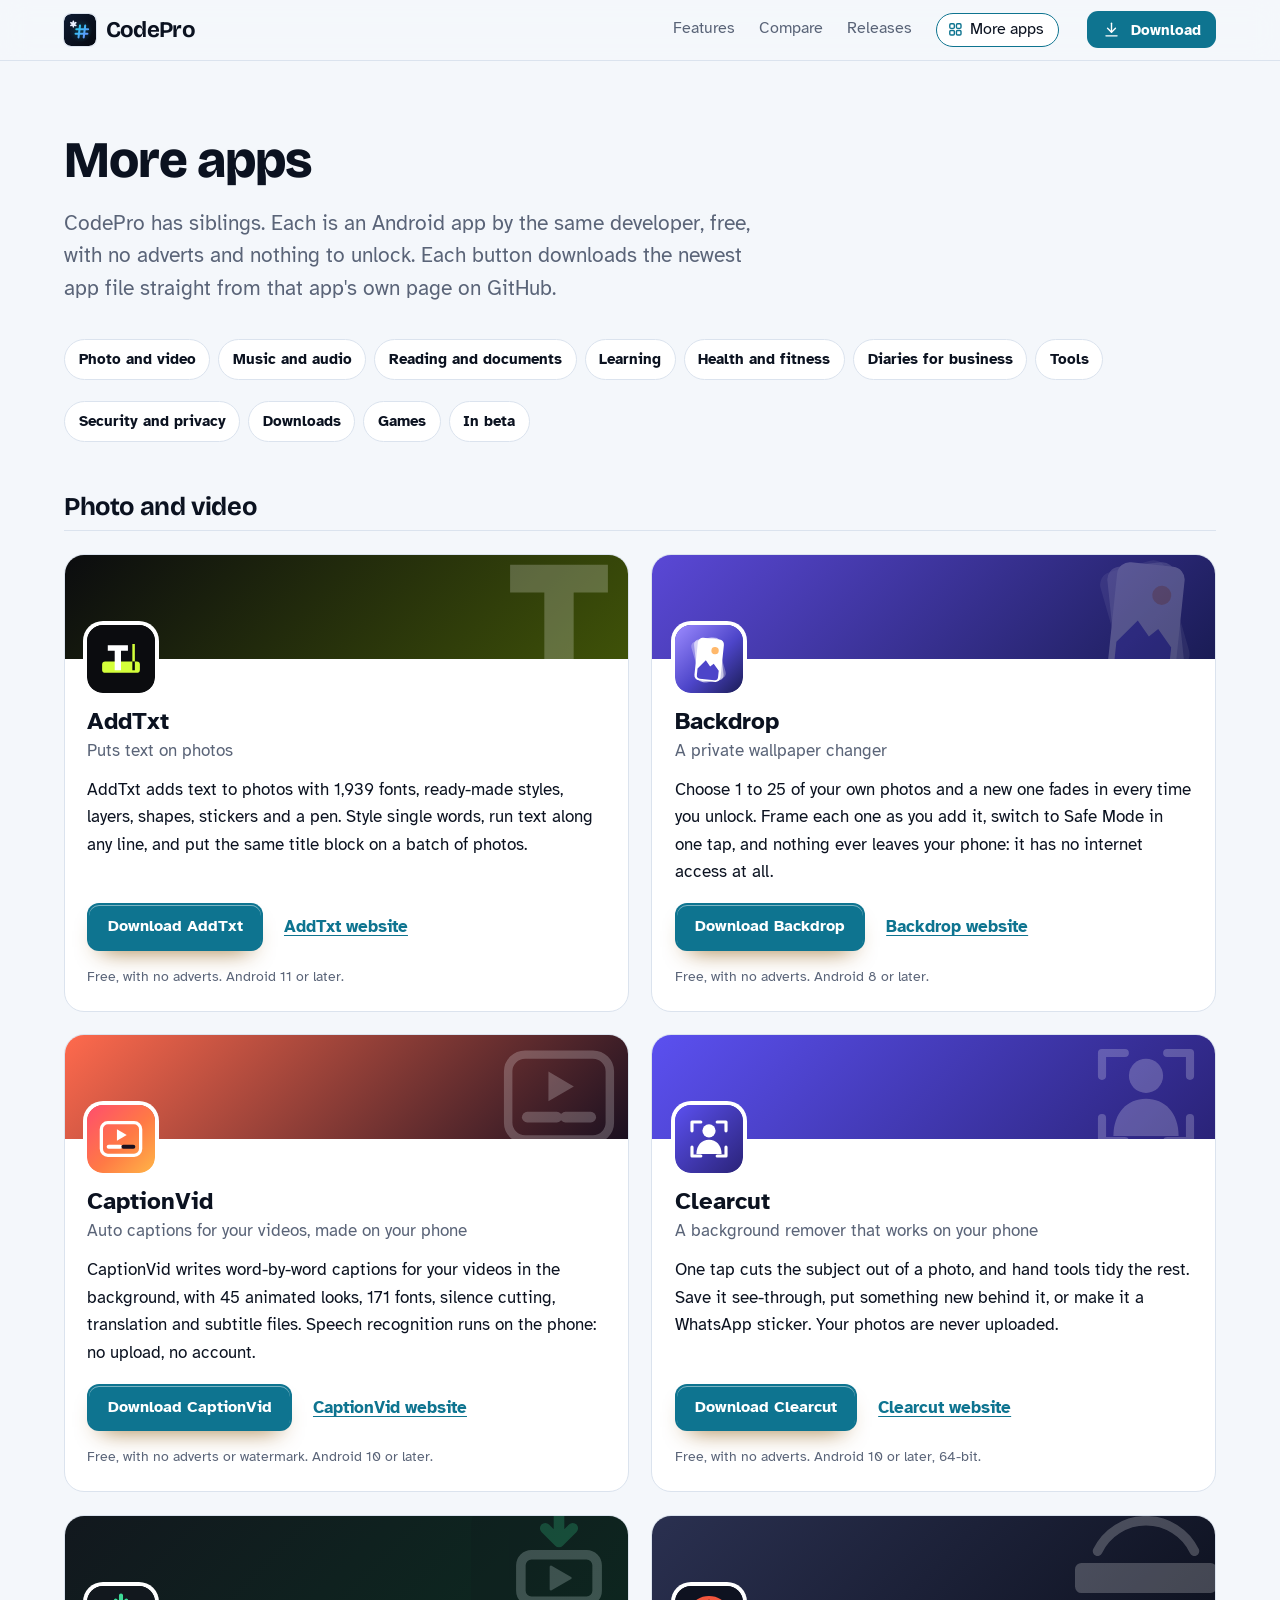
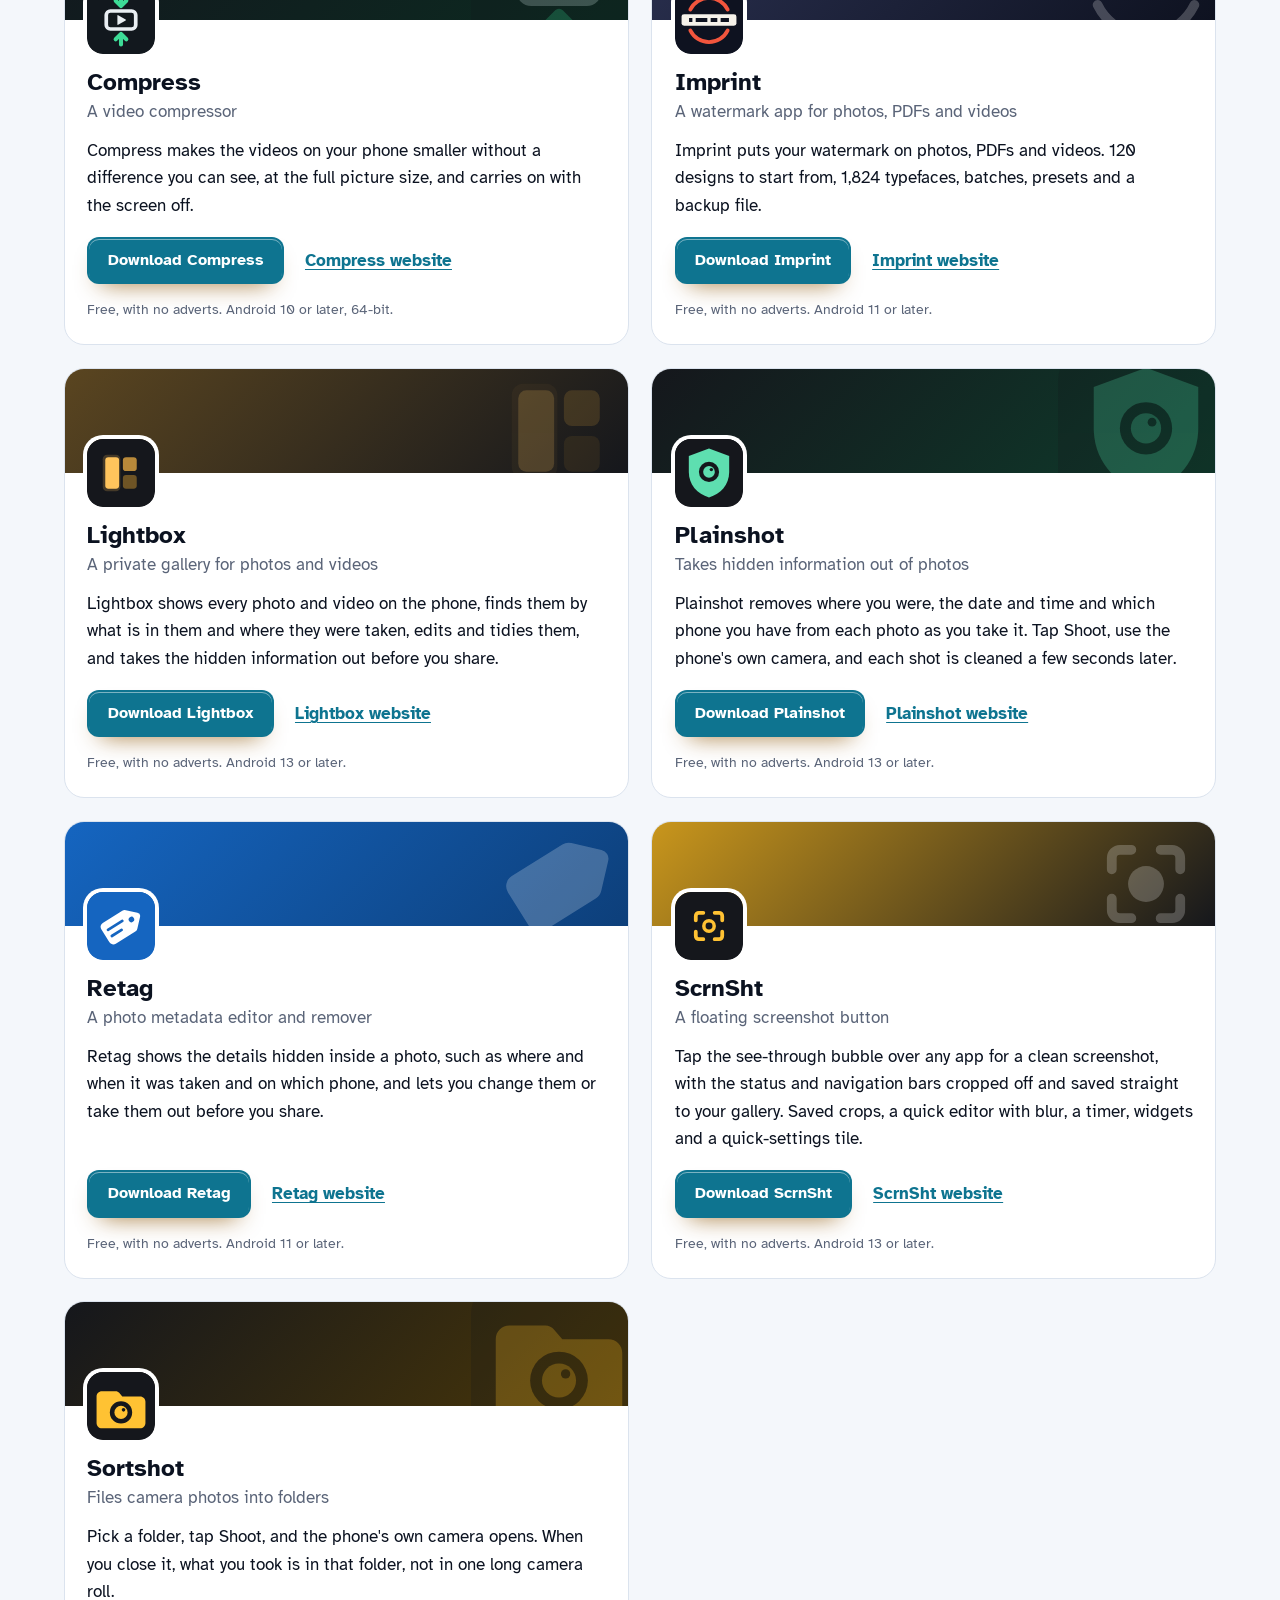
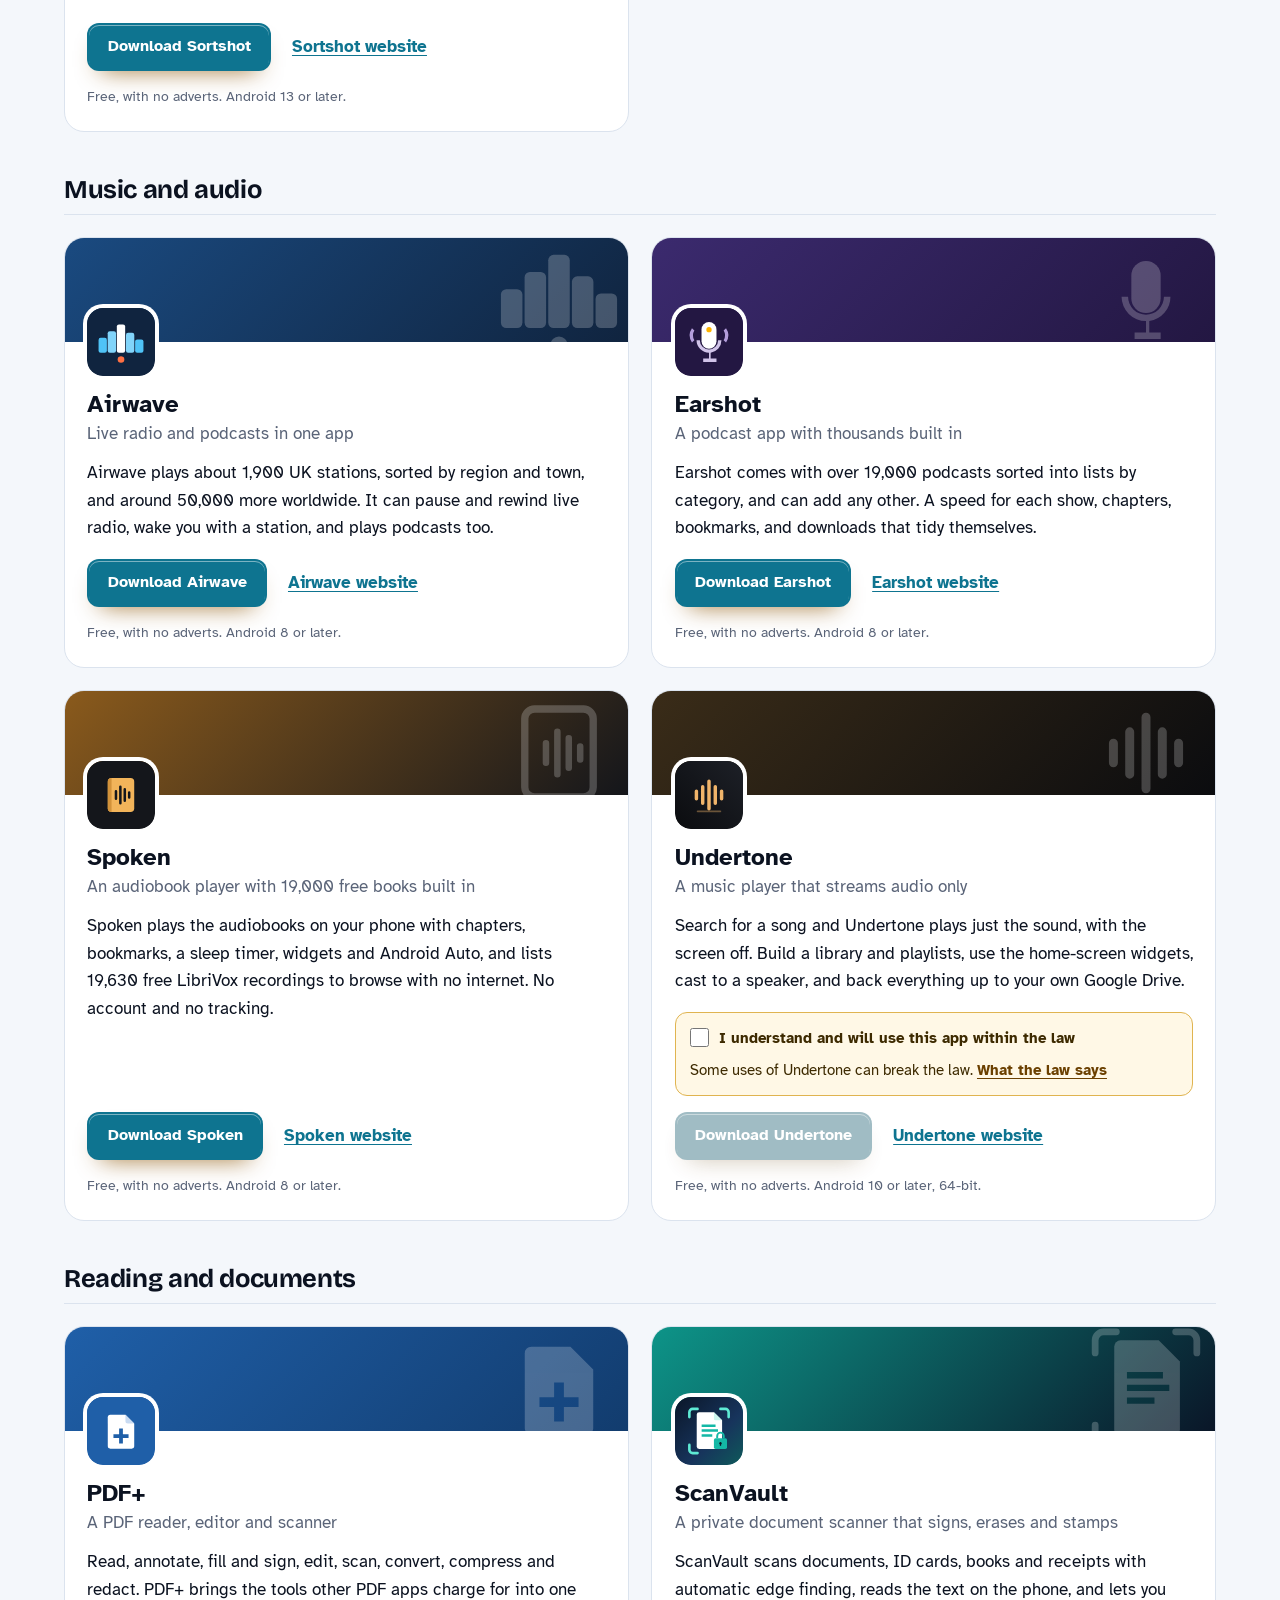
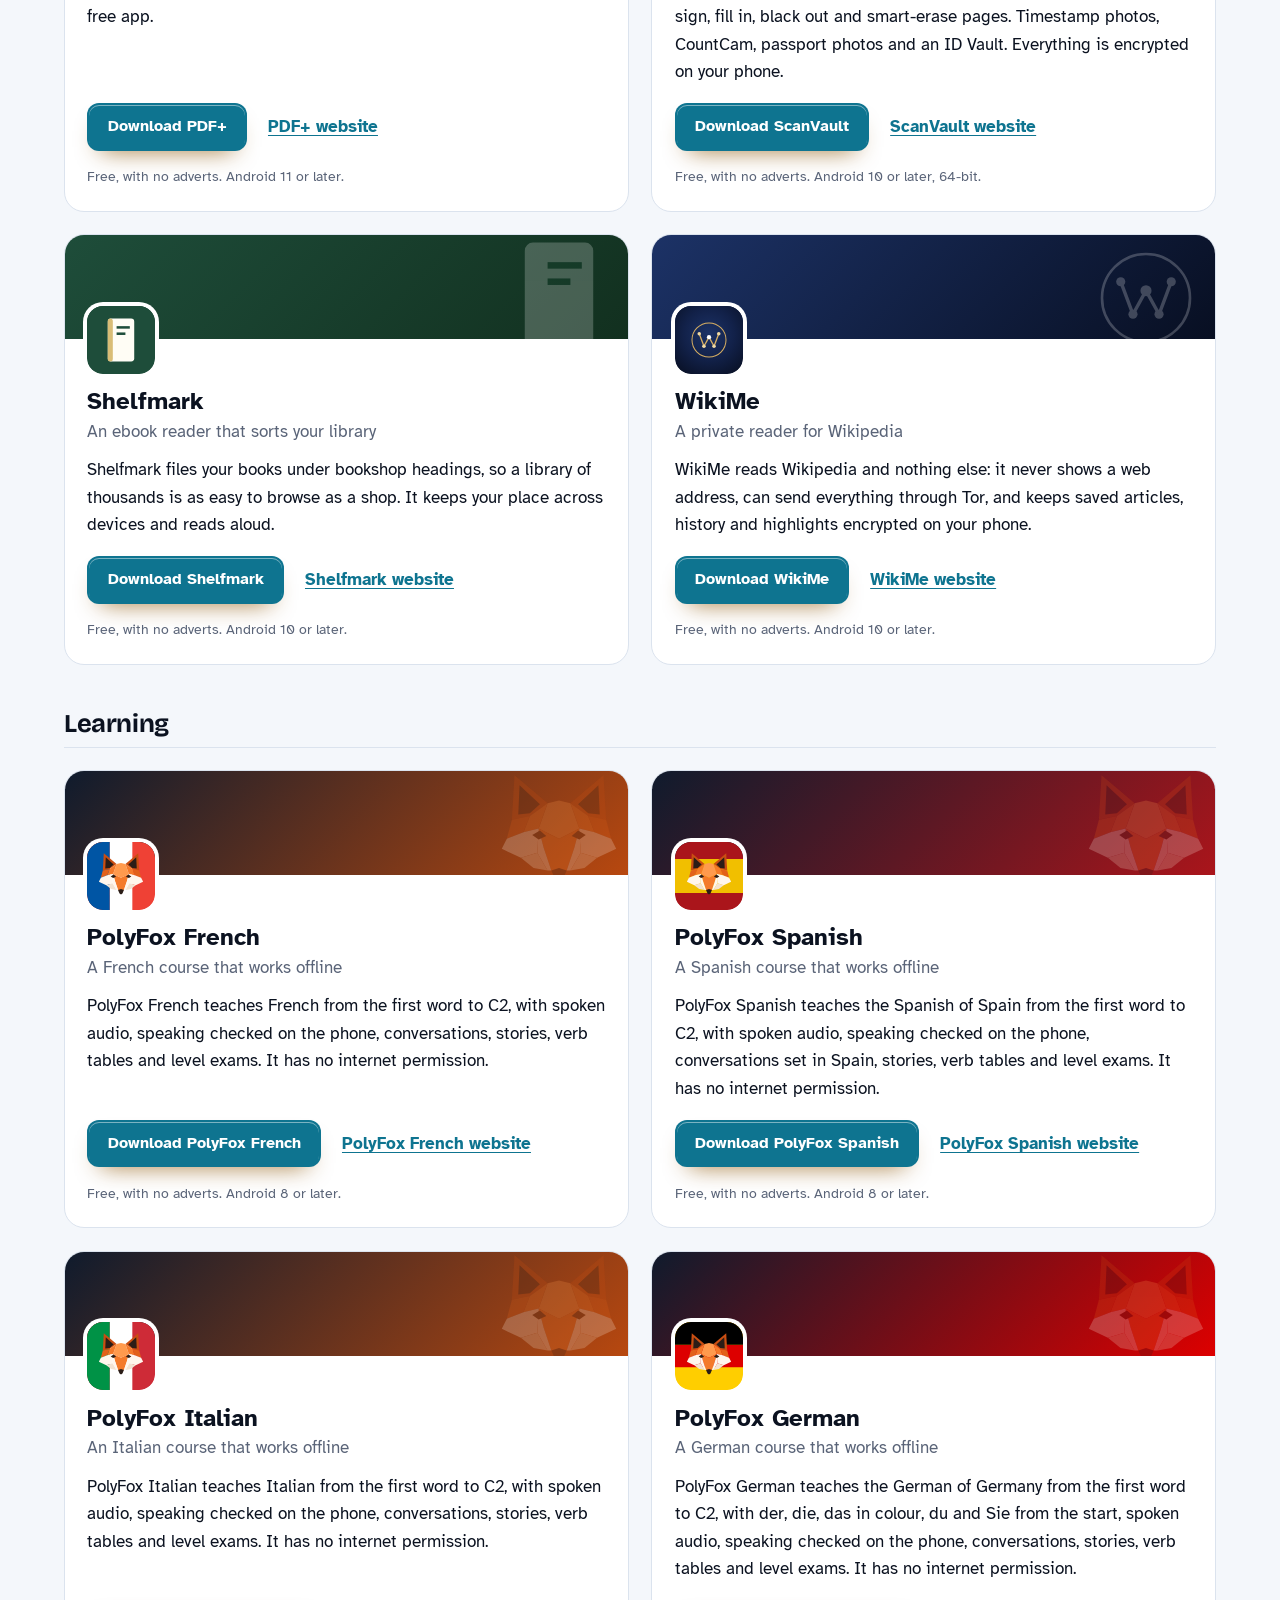
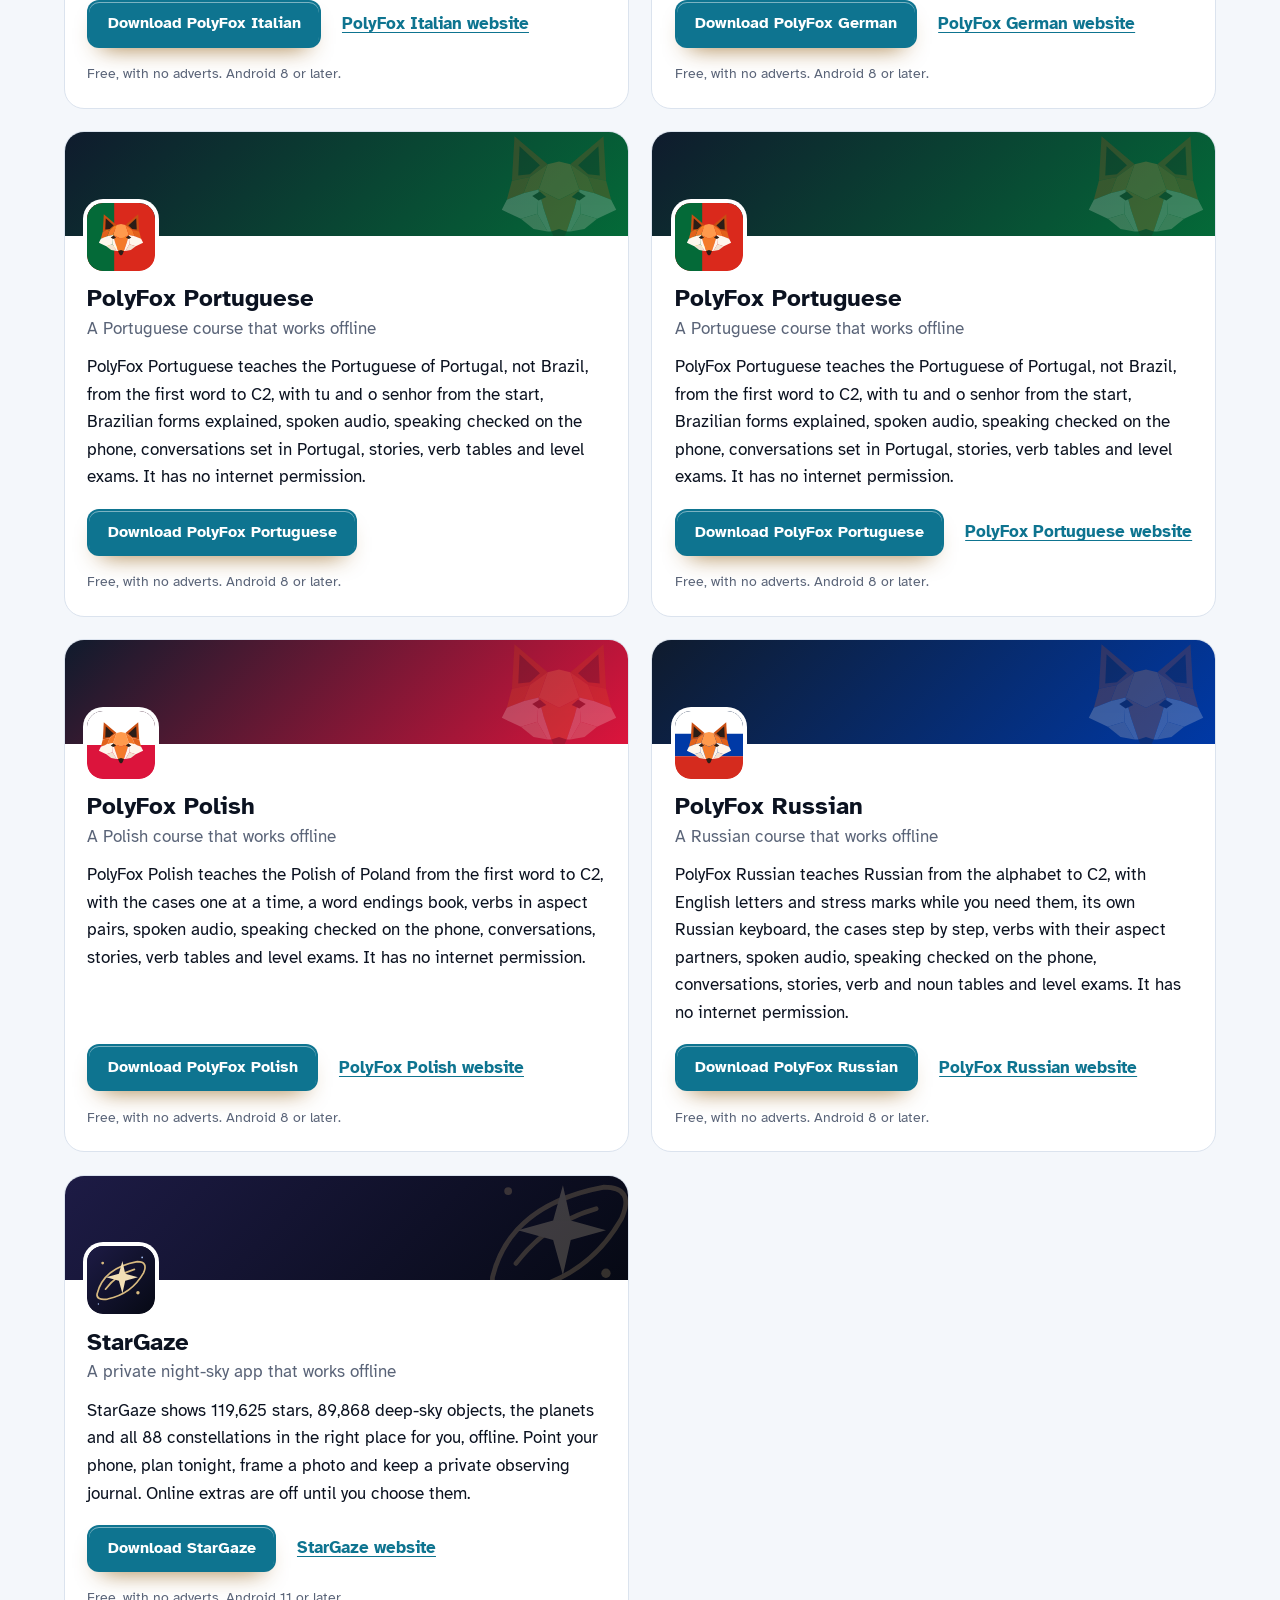
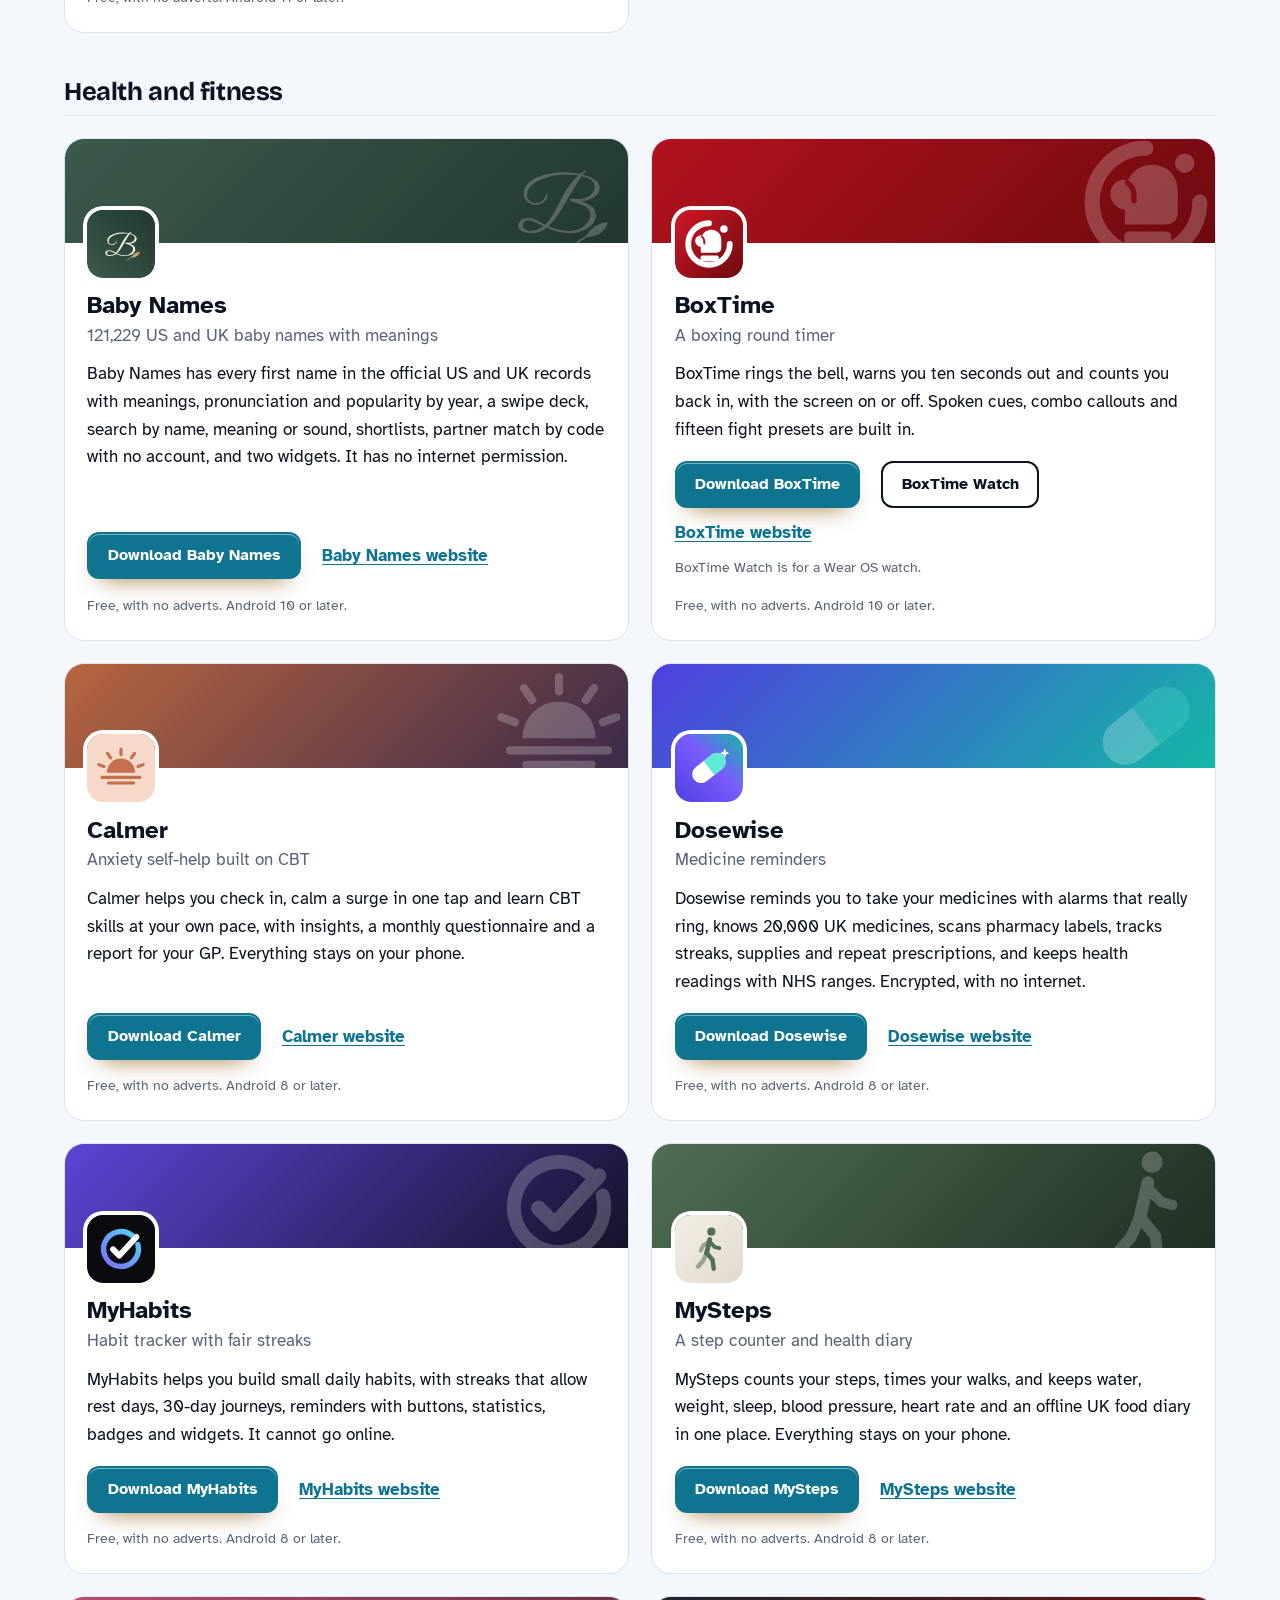
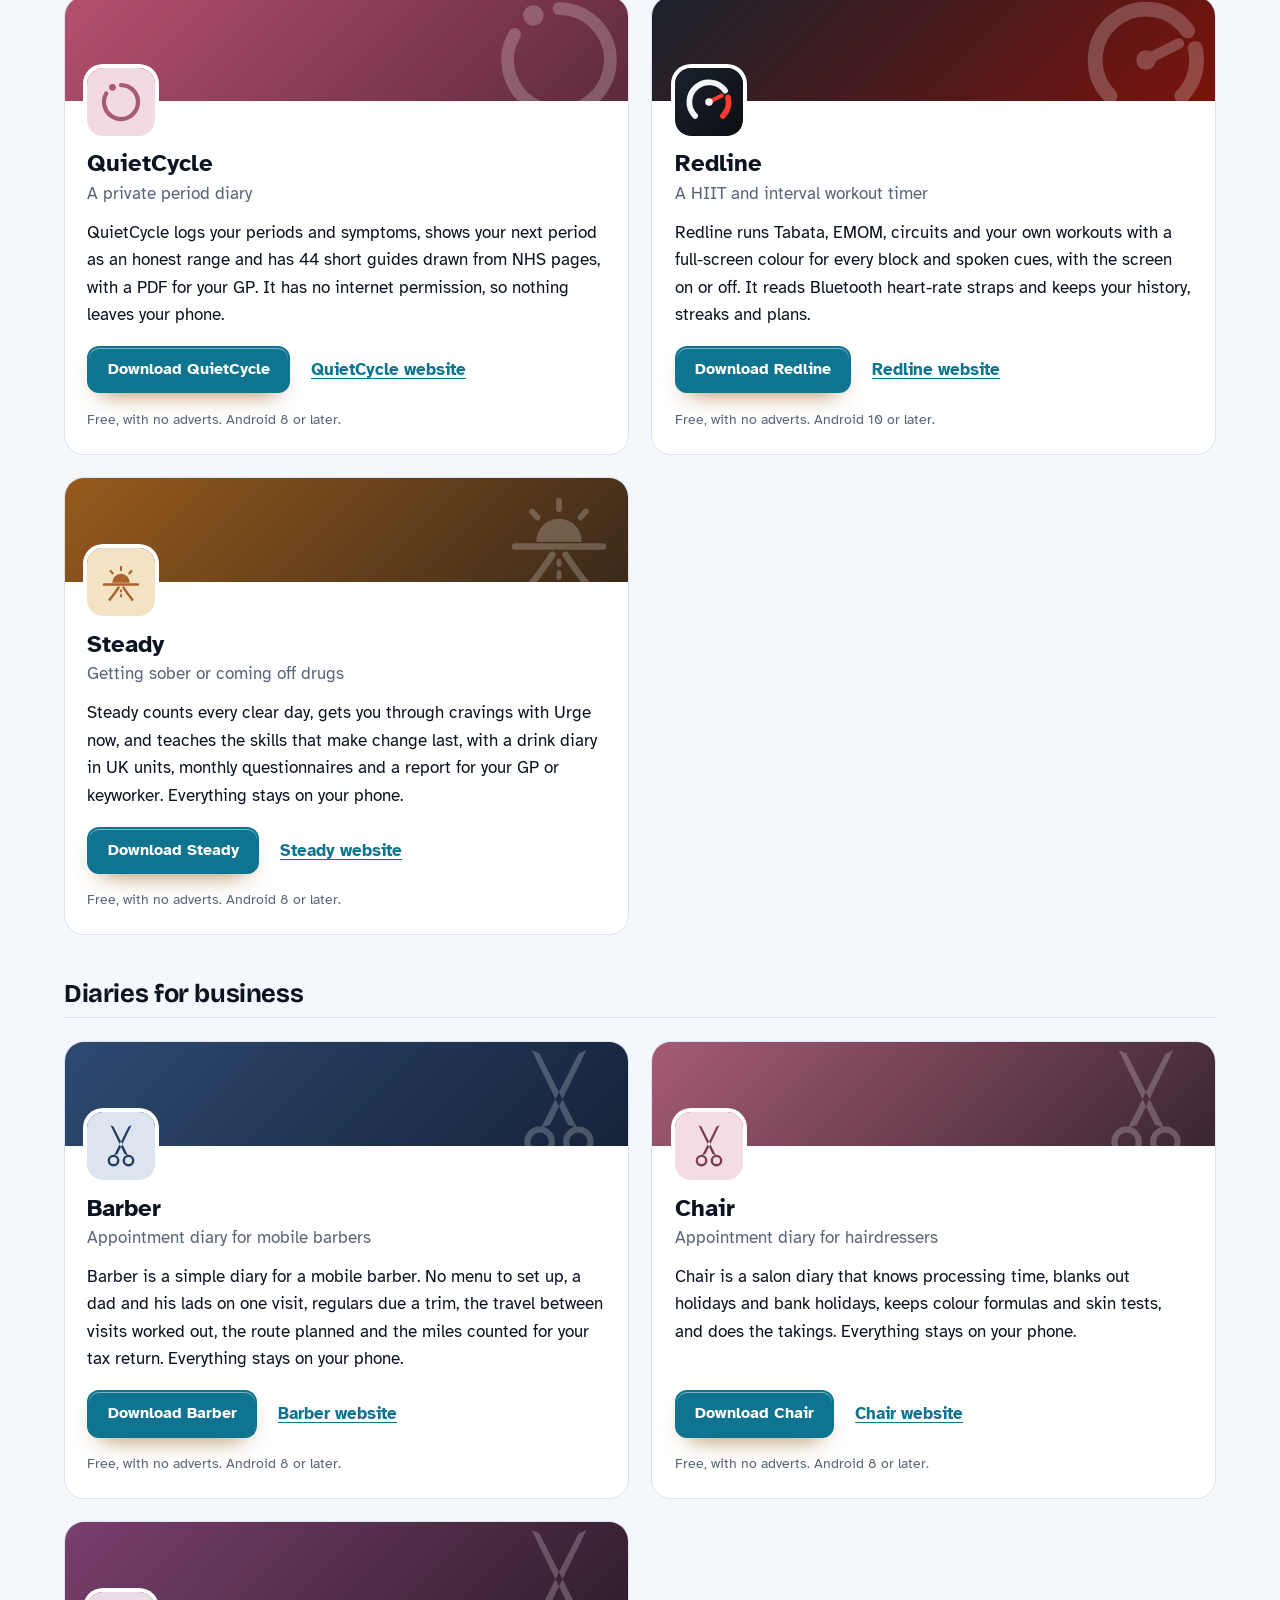
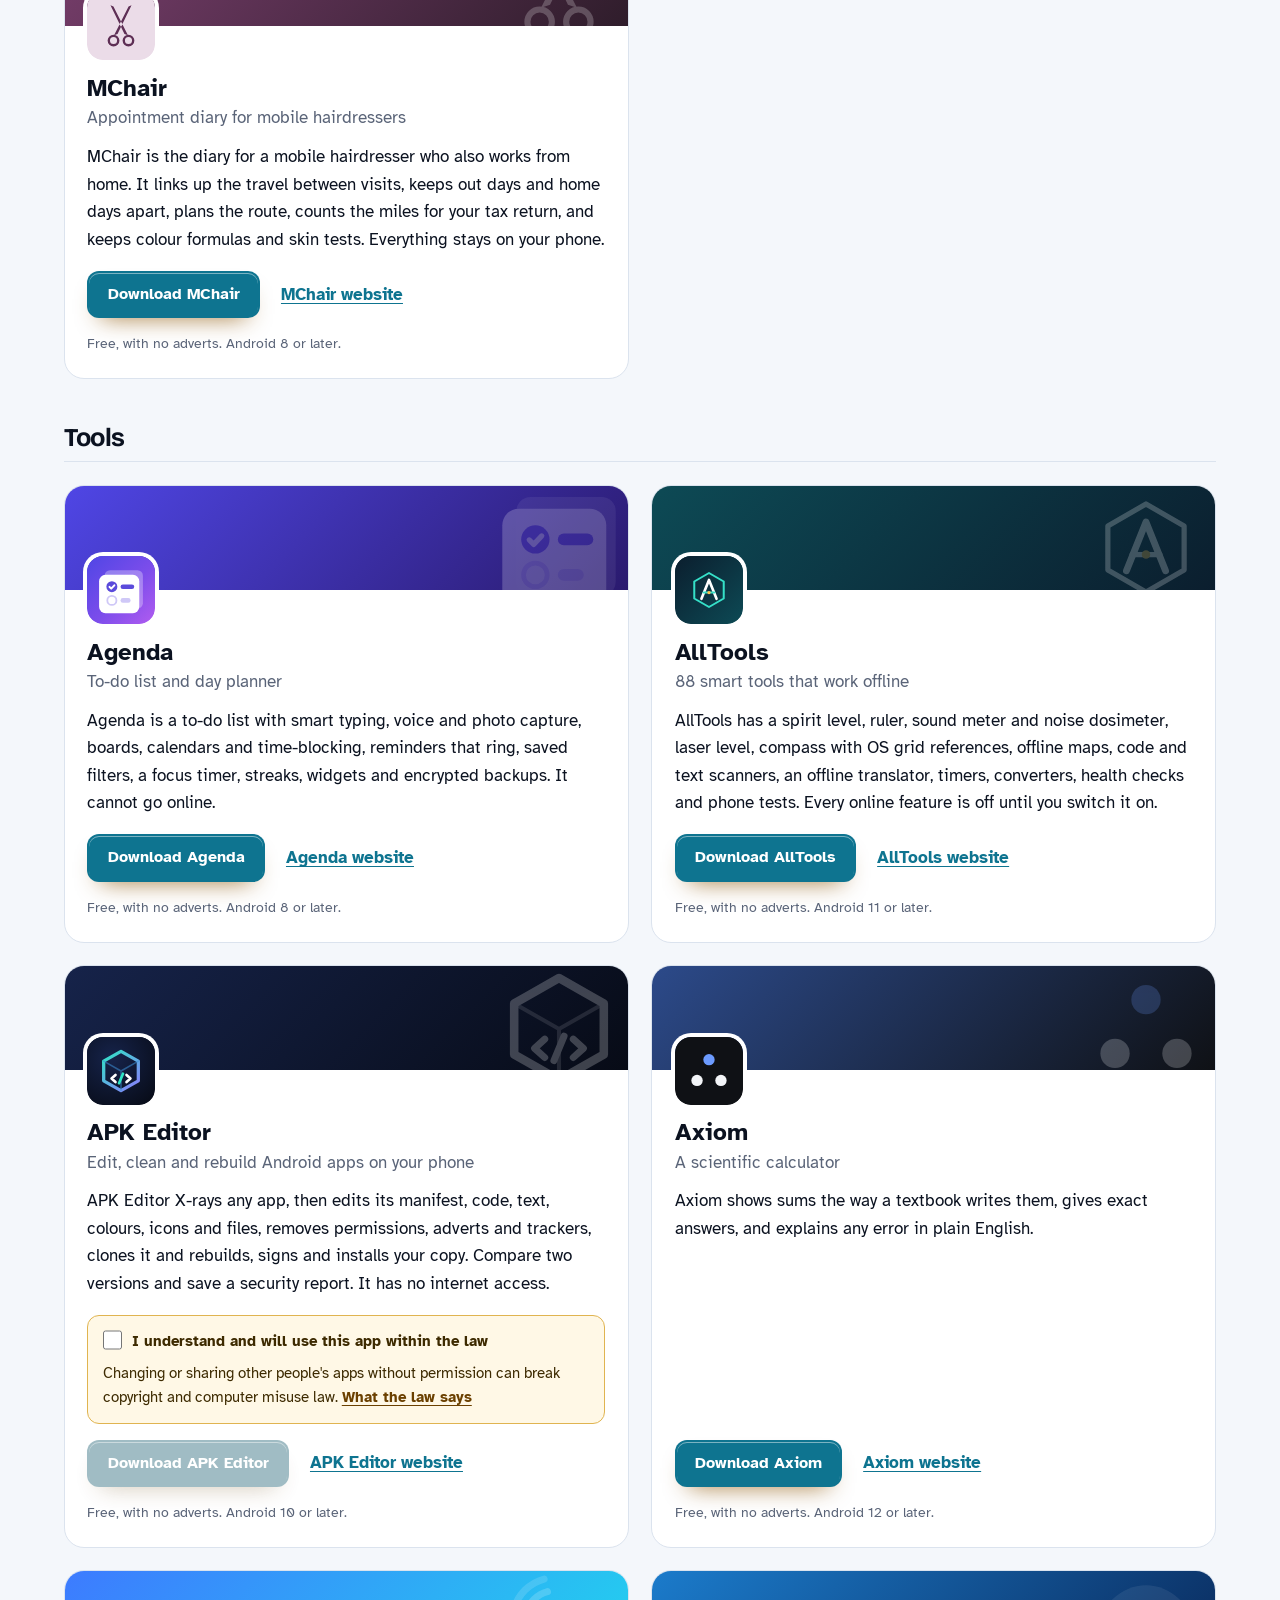
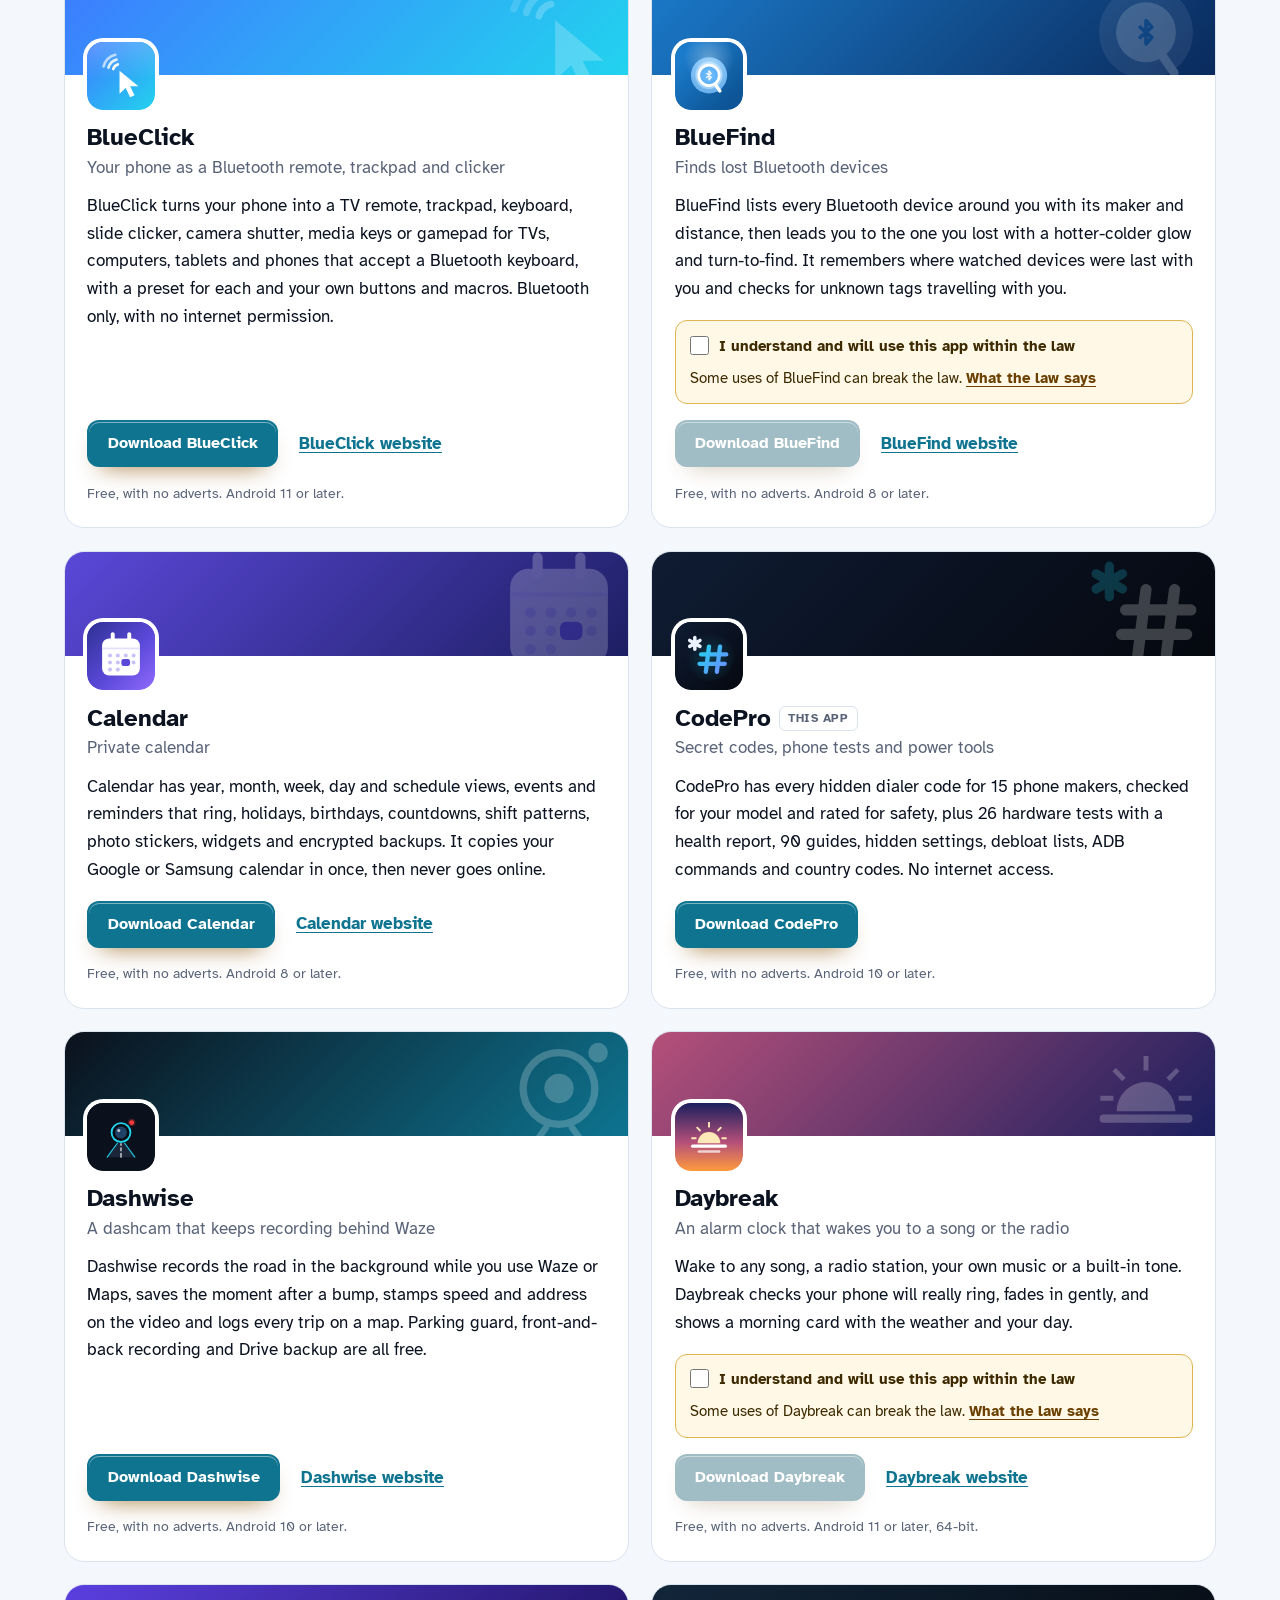
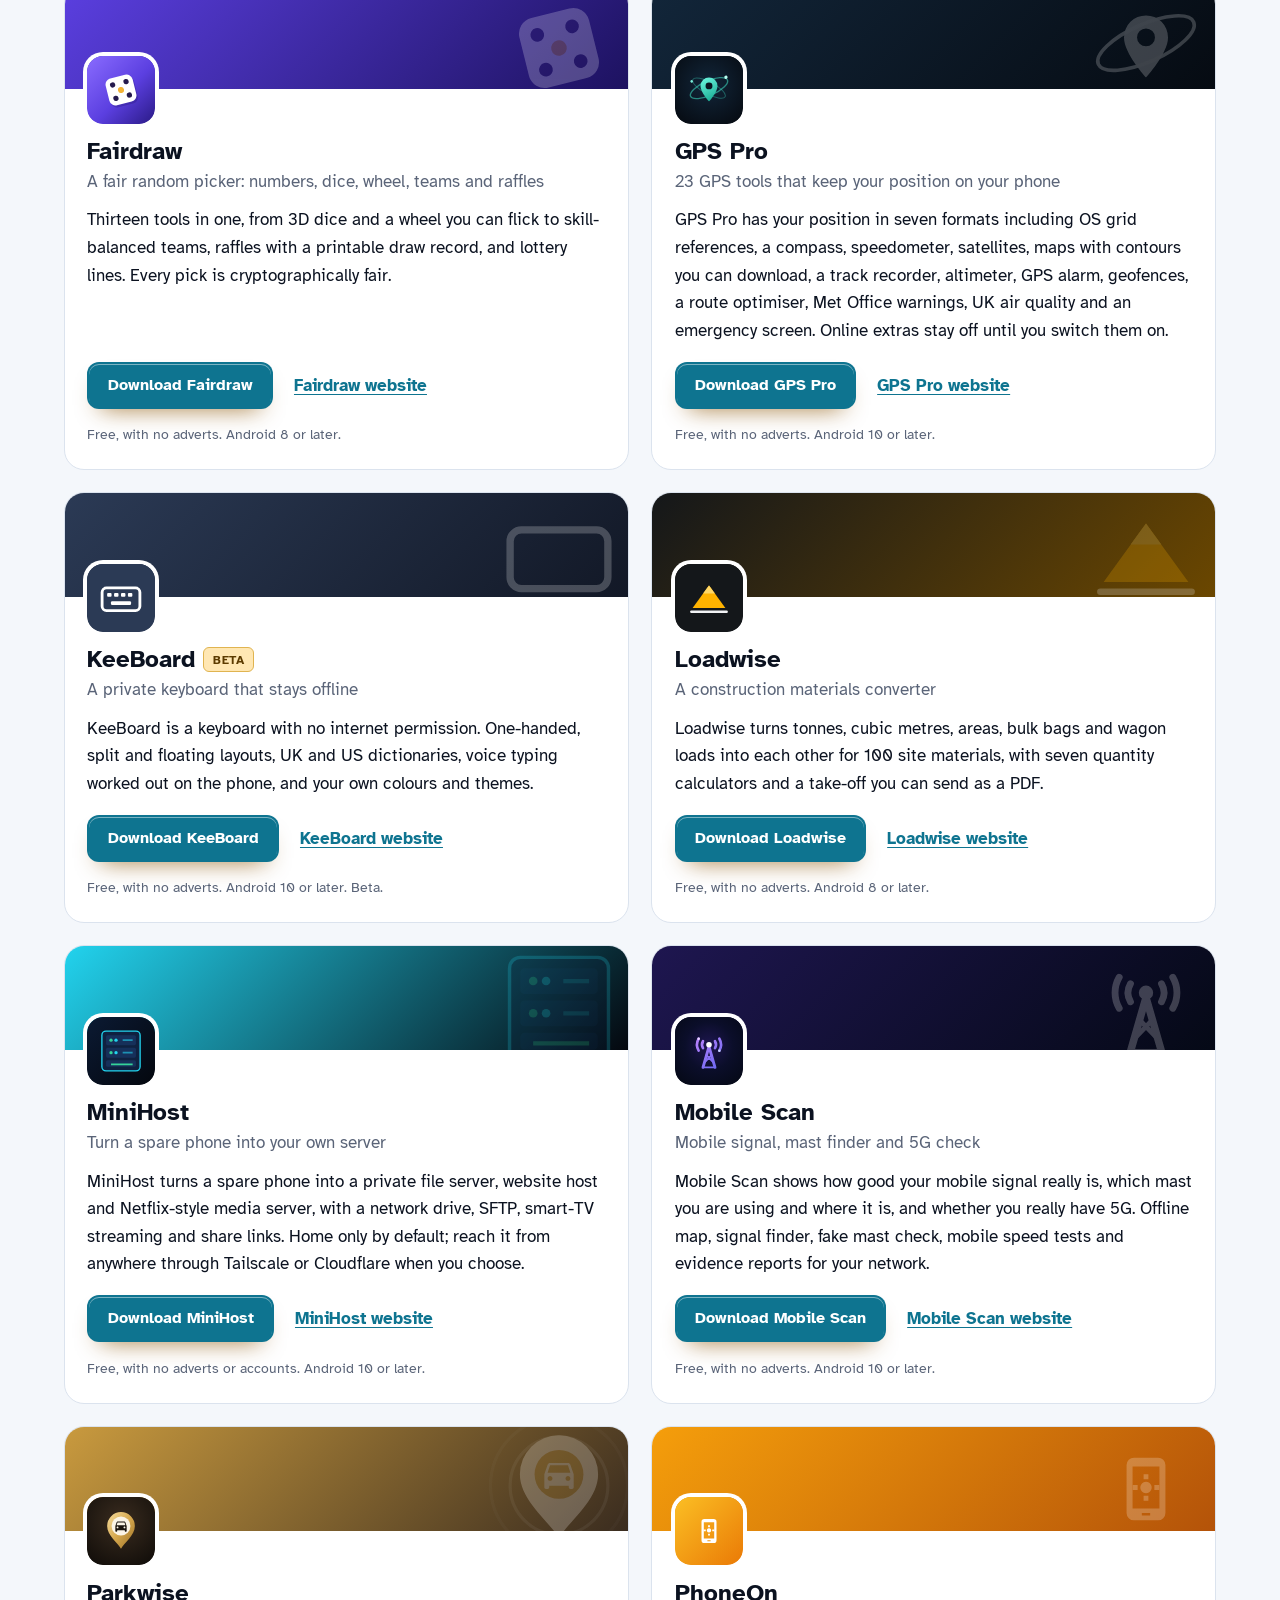
==== commit 4c6db60c: "More apps: add BlueClick" ====
--- a/more-apps.html
+++ b/more-apps.html
@@ -4,7 +4,7 @@
 <meta charset="utf-8">
 <meta name="viewport" content="width=device-width, initial-scale=1">
 <title>More free Android apps from the maker of CodePro</title>
-<meta name="description" content="All 97 free Android apps from the maker of CodePro, in one list by category, each with its download and a link to its website.">
+<meta name="description" content="All 98 free Android apps from the maker of CodePro, in one list by category, each with its download and a link to its website.">
 <meta name="author" content="Jonathan Jackson">
 <link rel="canonical" href="https://customgpter.github.io/codepro/more-apps.html">
 <meta name="theme-color" content="#f4f7fb" media="(prefers-color-scheme: light)">
@@ -12,7 +12,7 @@
 <meta property="og:type" content="website">
 <meta property="og:site_name" content="CodePro">
 <meta property="og:title" content="More free Android apps from the maker of CodePro">
-<meta property="og:description" content="All 97 free Android apps from the maker of CodePro, in one list by category, each with its download and a link to its website.">
+<meta property="og:description" content="All 98 free Android apps from the maker of CodePro, in one list by category, each with its download and a link to its website.">
 <meta property="og:url" content="https://customgpter.github.io/codepro/more-apps.html">
 <meta property="og:image" content="https://customgpter.github.io/codepro/assets/og.png">
 <meta property="og:image:width" content="1200">
@@ -26,7 +26,7 @@
 <link rel="preload" href="./assets/fonts/atkinson-hyperlegible-latin-400-normal.woff2" as="font" type="font/woff2" crossorigin>
 <link rel="stylesheet" href="./assets/site.css?v=1">
 <link rel="stylesheet" href="./assets/house.css?v=1">
-<script type="application/ld+json">{"@context":"https://schema.org","@type":"ItemList","name":"Apps from the maker of CodePro","url":"https://customgpter.github.io/codepro/more-apps.html","itemListElement":[{"@type":"ListItem","position":1,"name":"AddTxt","url":"https://customgpter.github.io/addtxt/"},{"@type":"ListItem","position":2,"name":"Backdrop","url":"https://customgpter.github.io/backdrop/"},{"@type":"ListItem","position":3,"name":"CaptionVid","url":"https://customgpter.github.io/captionvid/"},{"@type":"ListItem","position":4,"name":"Clearcut","url":"https://customgpter.github.io/clearcut/"},{"@type":"ListItem","position":5,"name":"Compress","url":"https://customgpter.github.io/compress/"},{"@type":"ListItem","position":6,"name":"Imprint","url":"https://customgpter.github.io/imprint/"},{"@type":"ListItem","position":7,"name":"Lightbox","url":"https://customgpter.github.io/lightbox/"},{"@type":"ListItem","position":8,"name":"Plainshot","url":"https://customgpter.github.io/plainshot/"},{"@type":"ListItem","position":9,"name":"Retag","url":"https://customgpter.github.io/retag/"},{"@type":"ListItem","position":10,"name":"ScrnSht","url":"https://customgpter.github.io/scrnsht/"},{"@type":"ListItem","position":11,"name":"Sortshot","url":"https://customgpter.github.io/sortshot/"},{"@type":"ListItem","position":12,"name":"Airwave","url":"https://customgpter.github.io/airwave/"},{"@type":"ListItem","position":13,"name":"Earshot","url":"https://customgpter.github.io/earshot/"},{"@type":"ListItem","position":14,"name":"Spoken","url":"https://customgpter.github.io/spoken/"},{"@type":"ListItem","position":15,"name":"Undertone","url":"https://customgpter.github.io/undertone/"},{"@type":"ListItem","position":16,"name":"PDF+","url":"https://customgpter.github.io/pdfplus/"},{"@type":"ListItem","position":17,"name":"ScanVault","url":"https://customgpter.github.io/scanvault/"},{"@type":"ListItem","position":18,"name":"Shelfmark","url":"https://customgpter.github.io/shelfmark/"},{"@type":"ListItem","position":19,"name":"WikiMe","url":"https://customgpter.github.io/wikime/"},{"@type":"ListItem","position":20,"name":"PolyFox French","url":"https://customgpter.github.io/polyfox/"},{"@type":"ListItem","position":21,"name":"PolyFox German","url":"https://customgpter.github.io/polyfox-german/"},{"@type":"ListItem","position":22,"name":"PolyFox Portuguese","url":"https://customgpter.github.io/polyfox-portuguese/"},{"@type":"ListItem","position":23,"name":"PolyFox Polish","url":"https://customgpter.github.io/polyfox-polish/"},{"@type":"ListItem","position":24,"name":"PolyFox Russian","url":"https://customgpter.github.io/polyfox-russian/"},{"@type":"ListItem","position":25,"name":"StarGaze","url":"https://customgpter.github.io/stargaze/"},{"@type":"ListItem","position":26,"name":"Baby Names","url":"https://customgpter.github.io/babynames/"},{"@type":"ListItem","position":27,"name":"BoxTime","url":"https://customgpter.github.io/boxtime/"},{"@type":"ListItem","position":28,"name":"Calmer","url":"https://customgpter.github.io/calmer/"},{"@type":"ListItem","position":29,"name":"Dosewise","url":"https://customgpter.github.io/dosewise/"},{"@type":"ListItem","position":30,"name":"MyHabits","url":"https://customgpter.github.io/myhabits/"},{"@type":"ListItem","position":31,"name":"MySteps","url":"https://customgpter.github.io/mysteps/"},{"@type":"ListItem","position":32,"name":"QuietCycle","url":"https://customgpter.github.io/quietcycle/"},{"@type":"ListItem","position":33,"name":"Redline","url":"https://customgpter.github.io/redline/"},{"@type":"ListItem","position":34,"name":"Steady","url":"https://customgpter.github.io/steady/"},{"@type":"ListItem","position":35,"name":"Barber","url":"https://customgpter.github.io/barber/"},{"@type":"ListItem","position":36,"name":"Chair","url":"https://customgpter.github.io/chair/"},{"@type":"ListItem","position":37,"name":"MChair","url":"https://customgpter.github.io/mchair/"},{"@type":"ListItem","position":38,"name":"Agenda","url":"https://customgpter.github.io/agenda/"},{"@type":"ListItem","position":39,"name":"AllTools","url":"https://customgpter.github.io/alltools/"},{"@type":"ListItem","position":40,"name":"APK Editor","url":"https://customgpter.github.io/apkeditor/"},{"@type":"ListItem","position":41,"name":"Axiom","url":"https://customgpter.github.io/axiom/"},{"@type":"ListItem","position":42,"name":"BlueFind","url":"https://customgpter.github.io/bluefind/"},{"@type":"ListItem","position":43,"name":"Calendar","url":"https://customgpter.github.io/calendar/"},{"@type":"ListItem","position":44,"name":"CodePro","url":"https://customgpter.github.io/codepro/"},{"@type":"ListItem","position":45,"name":"Dashwise","url":"https://customgpter.github.io/dashwise/"},{"@type":"ListItem","position":46,"name":"Daybreak","url":"https://customgpter.github.io/daybreak/"},{"@type":"ListItem","position":47,"name":"Fairdraw","url":"https://customgpter.github.io/fairdraw/"},{"@type":"ListItem","position":48,"name":"GPS Pro","url":"https://customgpter.github.io/gpspro/"},{"@type":"ListItem","position":49,"name":"KeeBoard","url":"https://customgpter.github.io/keeboard/"},{"@type":"ListItem","position":50,"name":"Loadwise","url":"https://customgpter.github.io/loadwise/"},{"@type":"ListItem","position":51,"name":"MiniHost","url":"https://customgpter.github.io/minihost/"},{"@type":"ListItem","position":52,"name":"Mobile Scan","url":"https://customgpter.github.io/mobilescan/"},{"@type":"ListItem","position":53,"name":"Parkwise","url":"https://customgpter.github.io/parkwise/"},{"@type":"ListItem","position":54,"name":"Pocketmind","url":"https://customgpter.github.io/pocketmind/"},{"@type":"ListItem","position":55,"name":"Refine","url":"https://customgpter.github.io/refine/"},{"@type":"ListItem","position":56,"name":"Shiftwise","url":"https://customgpter.github.io/shiftwise/"},{"@type":"ListItem","position":57,"name":"SimpleCalc","url":"https://customgpter.github.io/simplecalc/"},{"@type":"ListItem","position":58,"name":"Skyline","url":"https://customgpter.github.io/skyline/"},{"@type":"ListItem","position":59,"name":"Slipway","url":"https://customgpter.github.io/slipway/"},{"@type":"ListItem","position":60,"name":"Tagger","url":"https://customgpter.github.io/tagger/"},{"@type":"ListItem","position":61,"name":"TotalClean","url":"https://customgpter.github.io/totalclean/"},{"@type":"ListItem","position":62,"name":"TVLink","url":"https://customgpter.github.io/tvlink/"},{"@type":"ListItem","position":63,"name":"Unbox","url":"https://customgpter.github.io/unbox/"},{"@type":"ListItem","position":64,"name":"WhatsKeep","url":"https://customgpter.github.io/whatskeep/"},{"@type":"ListItem","position":65,"name":"WiFi Scan","url":"https://customgpter.github.io/wifiscan/"},{"@type":"ListItem","position":66,"name":"Auditly","url":"https://customgpter.github.io/auditly/"},{"@type":"ListItem","position":67,"name":"Backchannel","url":"https://customgpter.github.io/backchannel/"},{"@type":"ListItem","position":68,"name":"ENotes","url":"https://customgpter.github.io/enotes/"},{"@type":"ListItem","position":69,"name":"FindMe","url":"https://customgpter.github.io/findme/"},{"@type":"ListItem","position":70,"name":"iLock","url":"https://customgpter.github.io/ilock/"},{"@type":"ListItem","position":71,"name":"ImSafe","url":"https://customgpter.github.io/imsafe/"},{"@type":"ListItem","position":72,"name":"IShred","url":"https://customgpter.github.io/ishred/"},{"@type":"ListItem","position":73,"name":"LockBox","url":"https://customgpter.github.io/lockbox/"},{"@type":"ListItem","position":74,"name":"PassVault","url":"https://customgpter.github.io/passvault/"},{"@type":"ListItem","position":75,"name":"SpyFind","url":"https://customgpter.github.io/spyfind/"},{"@type":"ListItem","position":76,"name":"TextWipe","url":"https://customgpter.github.io/textwipe/"},{"@type":"ListItem","position":77,"name":"Tracewire","url":"https://customgpter.github.io/tracewire/"},{"@type":"ListItem","position":78,"name":"Vigil","url":"https://customgpter.github.io/vigil/"},{"@type":"ListItem","position":79,"name":"Grab","url":"https://customgpter.github.io/grab/"},{"@type":"ListItem","position":80,"name":"Swarm","url":"https://customgpter.github.io/swarm/"},{"@type":"ListItem","position":81,"name":"Plane Games","url":"https://customgpter.github.io/plane-games/"},{"@type":"ListItem","position":82,"name":"Ninefold","url":"https://customgpter.github.io/ninefold/"},{"@type":"ListItem","position":83,"name":"Cubewise","url":"https://customgpter.github.io/cubewise/"},{"@type":"ListItem","position":84,"name":"Tilewise","url":"https://customgpter.github.io/tilewise/"},{"@type":"ListItem","position":85,"name":"Letterwise","url":"https://customgpter.github.io/letterwise/"},{"@type":"ListItem","position":86,"name":"Kingside","url":"https://customgpter.github.io/kingside/"},{"@type":"ListItem","position":87,"name":"Deckhand","url":"https://customgpter.github.io/deckhand/"},{"@type":"ListItem","position":88,"name":"SNESForge","url":"https://customgpter.github.io/snesforge/"},{"@type":"ListItem","position":89,"name":"Fame Boy","url":"https://customgpter.github.io/fameboy/"},{"@type":"ListItem","position":90,"name":"PSPPro","url":"https://customgpter.github.io/psppro/"},{"@type":"ListItem","position":91,"name":"MegaGen","url":"https://customgpter.github.io/megagen/"},{"@type":"ListItem","position":92,"name":"QVR","url":"https://customgpter.github.io/qvr/"},{"@type":"ListItem","position":93,"name":"QVR Watch","url":"https://customgpter.github.io/qvr-watch/"},{"@type":"ListItem","position":94,"name":"QVRLite","url":"https://customgpter.github.io/qvrlite/"},{"@type":"ListItem","position":95,"name":"Onionz","url":"https://customgpter.github.io/onionz/"},{"@type":"ListItem","position":96,"name":"OnionzWeb","url":"https://customgpter.github.io/onionzweb/"}]}</script>
+<script type="application/ld+json">{"@context":"https://schema.org","@type":"ItemList","name":"Apps from the maker of CodePro","url":"https://customgpter.github.io/codepro/more-apps.html","itemListElement":[{"@type":"ListItem","position":1,"name":"AddTxt","url":"https://customgpter.github.io/addtxt/"},{"@type":"ListItem","position":2,"name":"Backdrop","url":"https://customgpter.github.io/backdrop/"},{"@type":"ListItem","position":3,"name":"CaptionVid","url":"https://customgpter.github.io/captionvid/"},{"@type":"ListItem","position":4,"name":"Clearcut","url":"https://customgpter.github.io/clearcut/"},{"@type":"ListItem","position":5,"name":"Compress","url":"https://customgpter.github.io/compress/"},{"@type":"ListItem","position":6,"name":"Imprint","url":"https://customgpter.github.io/imprint/"},{"@type":"ListItem","position":7,"name":"Lightbox","url":"https://customgpter.github.io/lightbox/"},{"@type":"ListItem","position":8,"name":"Plainshot","url":"https://customgpter.github.io/plainshot/"},{"@type":"ListItem","position":9,"name":"Retag","url":"https://customgpter.github.io/retag/"},{"@type":"ListItem","position":10,"name":"ScrnSht","url":"https://customgpter.github.io/scrnsht/"},{"@type":"ListItem","position":11,"name":"Sortshot","url":"https://customgpter.github.io/sortshot/"},{"@type":"ListItem","position":12,"name":"Airwave","url":"https://customgpter.github.io/airwave/"},{"@type":"ListItem","position":13,"name":"Earshot","url":"https://customgpter.github.io/earshot/"},{"@type":"ListItem","position":14,"name":"Spoken","url":"https://customgpter.github.io/spoken/"},{"@type":"ListItem","position":15,"name":"Undertone","url":"https://customgpter.github.io/undertone/"},{"@type":"ListItem","position":16,"name":"PDF+","url":"https://customgpter.github.io/pdfplus/"},{"@type":"ListItem","position":17,"name":"ScanVault","url":"https://customgpter.github.io/scanvault/"},{"@type":"ListItem","position":18,"name":"Shelfmark","url":"https://customgpter.github.io/shelfmark/"},{"@type":"ListItem","position":19,"name":"WikiMe","url":"https://customgpter.github.io/wikime/"},{"@type":"ListItem","position":20,"name":"PolyFox French","url":"https://customgpter.github.io/polyfox/"},{"@type":"ListItem","position":21,"name":"PolyFox German","url":"https://customgpter.github.io/polyfox-german/"},{"@type":"ListItem","position":22,"name":"PolyFox Portuguese","url":"https://customgpter.github.io/polyfox-portuguese/"},{"@type":"ListItem","position":23,"name":"PolyFox Polish","url":"https://customgpter.github.io/polyfox-polish/"},{"@type":"ListItem","position":24,"name":"PolyFox Russian","url":"https://customgpter.github.io/polyfox-russian/"},{"@type":"ListItem","position":25,"name":"StarGaze","url":"https://customgpter.github.io/stargaze/"},{"@type":"ListItem","position":26,"name":"Baby Names","url":"https://customgpter.github.io/babynames/"},{"@type":"ListItem","position":27,"name":"BoxTime","url":"https://customgpter.github.io/boxtime/"},{"@type":"ListItem","position":28,"name":"Calmer","url":"https://customgpter.github.io/calmer/"},{"@type":"ListItem","position":29,"name":"Dosewise","url":"https://customgpter.github.io/dosewise/"},{"@type":"ListItem","position":30,"name":"MyHabits","url":"https://customgpter.github.io/myhabits/"},{"@type":"ListItem","position":31,"name":"MySteps","url":"https://customgpter.github.io/mysteps/"},{"@type":"ListItem","position":32,"name":"QuietCycle","url":"https://customgpter.github.io/quietcycle/"},{"@type":"ListItem","position":33,"name":"Redline","url":"https://customgpter.github.io/redline/"},{"@type":"ListItem","position":34,"name":"Steady","url":"https://customgpter.github.io/steady/"},{"@type":"ListItem","position":35,"name":"Barber","url":"https://customgpter.github.io/barber/"},{"@type":"ListItem","position":36,"name":"Chair","url":"https://customgpter.github.io/chair/"},{"@type":"ListItem","position":37,"name":"MChair","url":"https://customgpter.github.io/mchair/"},{"@type":"ListItem","position":38,"name":"Agenda","url":"https://customgpter.github.io/agenda/"},{"@type":"ListItem","position":39,"name":"AllTools","url":"https://customgpter.github.io/alltools/"},{"@type":"ListItem","position":40,"name":"APK Editor","url":"https://customgpter.github.io/apkeditor/"},{"@type":"ListItem","position":41,"name":"Axiom","url":"https://customgpter.github.io/axiom/"},{"@type":"ListItem","position":42,"name":"BlueClick","url":"https://customgpter.github.io/blueclick/"},{"@type":"ListItem","position":43,"name":"BlueFind","url":"https://customgpter.github.io/bluefind/"},{"@type":"ListItem","position":44,"name":"Calendar","url":"https://customgpter.github.io/calendar/"},{"@type":"ListItem","position":45,"name":"CodePro","url":"https://customgpter.github.io/codepro/"},{"@type":"ListItem","position":46,"name":"Dashwise","url":"https://customgpter.github.io/dashwise/"},{"@type":"ListItem","position":47,"name":"Daybreak","url":"https://customgpter.github.io/daybreak/"},{"@type":"ListItem","position":48,"name":"Fairdraw","url":"https://customgpter.github.io/fairdraw/"},{"@type":"ListItem","position":49,"name":"GPS Pro","url":"https://customgpter.github.io/gpspro/"},{"@type":"ListItem","position":50,"name":"KeeBoard","url":"https://customgpter.github.io/keeboard/"},{"@type":"ListItem","position":51,"name":"Loadwise","url":"https://customgpter.github.io/loadwise/"},{"@type":"ListItem","position":52,"name":"MiniHost","url":"https://customgpter.github.io/minihost/"},{"@type":"ListItem","position":53,"name":"Mobile Scan","url":"https://customgpter.github.io/mobilescan/"},{"@type":"ListItem","position":54,"name":"Parkwise","url":"https://customgpter.github.io/parkwise/"},{"@type":"ListItem","position":55,"name":"Pocketmind","url":"https://customgpter.github.io/pocketmind/"},{"@type":"ListItem","position":56,"name":"Refine","url":"https://customgpter.github.io/refine/"},{"@type":"ListItem","position":57,"name":"Shiftwise","url":"https://customgpter.github.io/shiftwise/"},{"@type":"ListItem","position":58,"name":"SimpleCalc","url":"https://customgpter.github.io/simplecalc/"},{"@type":"ListItem","position":59,"name":"Skyline","url":"https://customgpter.github.io/skyline/"},{"@type":"ListItem","position":60,"name":"Slipway","url":"https://customgpter.github.io/slipway/"},{"@type":"ListItem","position":61,"name":"Tagger","url":"https://customgpter.github.io/tagger/"},{"@type":"ListItem","position":62,"name":"TotalClean","url":"https://customgpter.github.io/totalclean/"},{"@type":"ListItem","position":63,"name":"TVLink","url":"https://customgpter.github.io/tvlink/"},{"@type":"ListItem","position":64,"name":"Unbox","url":"https://customgpter.github.io/unbox/"},{"@type":"ListItem","position":65,"name":"WhatsKeep","url":"https://customgpter.github.io/whatskeep/"},{"@type":"ListItem","position":66,"name":"WiFi Scan","url":"https://customgpter.github.io/wifiscan/"},{"@type":"ListItem","position":67,"name":"Auditly","url":"https://customgpter.github.io/auditly/"},{"@type":"ListItem","position":68,"name":"Backchannel","url":"https://customgpter.github.io/backchannel/"},{"@type":"ListItem","position":69,"name":"ENotes","url":"https://customgpter.github.io/enotes/"},{"@type":"ListItem","position":70,"name":"FindMe","url":"https://customgpter.github.io/findme/"},{"@type":"ListItem","position":71,"name":"iLock","url":"https://customgpter.github.io/ilock/"},{"@type":"ListItem","position":72,"name":"ImSafe","url":"https://customgpter.github.io/imsafe/"},{"@type":"ListItem","position":73,"name":"IShred","url":"https://customgpter.github.io/ishred/"},{"@type":"ListItem","position":74,"name":"LockBox","url":"https://customgpter.github.io/lockbox/"},{"@type":"ListItem","position":75,"name":"PassVault","url":"https://customgpter.github.io/passvault/"},{"@type":"ListItem","position":76,"name":"SpyFind","url":"https://customgpter.github.io/spyfind/"},{"@type":"ListItem","position":77,"name":"TextWipe","url":"https://customgpter.github.io/textwipe/"},{"@type":"ListItem","position":78,"name":"Tracewire","url":"https://customgpter.github.io/tracewire/"},{"@type":"ListItem","position":79,"name":"Vigil","url":"https://customgpter.github.io/vigil/"},{"@type":"ListItem","position":80,"name":"Grab","url":"https://customgpter.github.io/grab/"},{"@type":"ListItem","position":81,"name":"Swarm","url":"https://customgpter.github.io/swarm/"},{"@type":"ListItem","position":82,"name":"Plane Games","url":"https://customgpter.github.io/plane-games/"},{"@type":"ListItem","position":83,"name":"Ninefold","url":"https://customgpter.github.io/ninefold/"},{"@type":"ListItem","position":84,"name":"Cubewise","url":"https://customgpter.github.io/cubewise/"},{"@type":"ListItem","position":85,"name":"Tilewise","url":"https://customgpter.github.io/tilewise/"},{"@type":"ListItem","position":86,"name":"Letterwise","url":"https://customgpter.github.io/letterwise/"},{"@type":"ListItem","position":87,"name":"Kingside","url":"https://customgpter.github.io/kingside/"},{"@type":"ListItem","position":88,"name":"Deckhand","url":"https://customgpter.github.io/deckhand/"},{"@type":"ListItem","position":89,"name":"SNESForge","url":"https://customgpter.github.io/snesforge/"},{"@type":"ListItem","position":90,"name":"Fame Boy","url":"https://customgpter.github.io/fameboy/"},{"@type":"ListItem","position":91,"name":"PSPPro","url":"https://customgpter.github.io/psppro/"},{"@type":"ListItem","position":92,"name":"MegaGen","url":"https://customgpter.github.io/megagen/"},{"@type":"ListItem","position":93,"name":"QVR","url":"https://customgpter.github.io/qvr/"},{"@type":"ListItem","position":94,"name":"QVR Watch","url":"https://customgpter.github.io/qvr-watch/"},{"@type":"ListItem","position":95,"name":"QVRLite","url":"https://customgpter.github.io/qvrlite/"},{"@type":"ListItem","position":96,"name":"Onionz","url":"https://customgpter.github.io/onionz/"},{"@type":"ListItem","position":97,"name":"OnionzWeb","url":"https://customgpter.github.io/onionzweb/"}]}</script>
 <link rel="stylesheet" href="./assets/apps-list.css?v=1">
 <script src="./assets/apps-list.js?v=1" defer></script>
 </head>
@@ -87,7 +87,7 @@
 <div class="mapps-group" role="group" aria-labelledby="apps-tools"><h2 class="mapps-cat" id="apps-tools">Tools</h2>
 <ul class="mapps"><li class="mapp" style="--b:#4f46e5;--b2:#2a1a6e"><div class="mapp-cover" aria-hidden="true"><svg viewBox="0 0 108 108"><g transform="translate(54 56) scale(1.45) translate(-52 -56)"><rect x="34" y="33" width="42" height="42" rx="6" fill="#fff" fill-opacity=".3"/><rect x="28" y="38" width="44" height="42" rx="7" fill="#fff" fill-opacity=".95"/><circle cx="42" cy="51" r="6" fill="#5b4bdb"/><path d="M39.4 51.2l1.9 1.9 3.4-3.6" stroke="#fff" stroke-width="2.2" fill="none" stroke-linecap="round" stroke-linejoin="round"/><rect x="51.5" y="48.5" width="15" height="5" rx="2.5" fill="#5b4bdb"/><circle cx="42" cy="66" r="5" fill="none" stroke="#cfc8f7" stroke-width="2"/><rect x="51.5" y="63.5" width="11" height="5" rx="2.5" fill="#cfc8f7"/></g></svg></div><div class="mapp-body"><svg class="mapp-icon" viewBox="0 0 108 108" aria-hidden="true"><defs><linearGradient id="i-agenda-agi" x1="0" y1="0" x2="1" y2="1"><stop offset="0" stop-color="#4f46e5"/><stop offset=".55" stop-color="#7c4deb"/><stop offset="1" stop-color="#b15cf0"/></linearGradient></defs><rect width="108" height="108" rx="24" fill="url(#i-agenda-agi)"/><g transform="translate(54 56) scale(1.45) translate(-52 -56)"><rect x="34" y="33" width="42" height="42" rx="6" fill="#fff" fill-opacity=".3"/><rect x="28" y="38" width="44" height="42" rx="7" fill="#fff"/><circle cx="42" cy="51" r="6" fill="#5b4bdb"/><path d="M39.4 51.2l1.9 1.9 3.4-3.6" stroke="#fff" stroke-width="2.2" fill="none" stroke-linecap="round" stroke-linejoin="round"/><rect x="51.5" y="48.5" width="15" height="5" rx="2.5" fill="#5b4bdb"/><circle cx="42" cy="66" r="5" fill="none" stroke="#cfc8f7" stroke-width="2"/><rect x="51.5" y="63.5" width="11" height="5" rx="2.5" fill="#cfc8f7"/></g></svg><h3>Agenda</h3><p class="mapp-kind">To-do list and day planner</p><p class="mapp-say">Agenda is a to-do list with smart typing, voice and photo capture, boards, calendars and time-blocking, reminders that ring, saved filters, a focus timer, streaks, widgets and encrypted backups. It cannot go online.</p><p class="mapp-go"><a class="button" href="https://github.com/CustomGPTer/agenda/releases/latest/download/Agenda.apk">Download Agenda</a><a class="mapp-site" href="https://customgpter.github.io/agenda/">Agenda website</a></p><p class="mapp-needs">Free, with no adverts. Android 8 or later.</p></div></li>
 <li class="mapp" style="--b:#0d4a55;--b2:#0b1e2e"><div class="mapp-cover" aria-hidden="true"><svg viewBox="0 0 108 108"><path d="M54 27L77.4 40.5L77.4 67.5L54 81L30.6 67.5L30.6 40.5Z" stroke="#fff" stroke-width="3.2" stroke-linejoin="round" fill="none"/><path d="M42 68L54 38L66 68" stroke="#fff" stroke-width="4.2" stroke-linecap="round" stroke-linejoin="round" fill="none"/><path d="M45.5 58L62.5 58" stroke="#fff" stroke-width="3.2" stroke-linecap="round"/><circle cx="54" cy="58" r="2.6" fill="#ffc24b"/></svg></div><div class="mapp-body"><svg class="mapp-icon" viewBox="0 0 108 108" aria-hidden="true"><defs><linearGradient id="i-alltools-atbg" x1="0" y1="0" x2="1" y2="1"><stop offset="0" stop-color="#0b1e2e"/><stop offset="1" stop-color="#0d4a55"/></linearGradient></defs><rect width="108" height="108" rx="24" fill="url(#i-alltools-atbg)"/><path d="M54 27L77.4 40.5L77.4 67.5L54 81L30.6 67.5L30.6 40.5Z" stroke="#35e0c8" stroke-width="3.2" stroke-linejoin="round" fill="none"/><path d="M42 68L54 38L66 68" stroke="#fff" stroke-width="4.2" stroke-linecap="round" stroke-linejoin="round" fill="none"/><path d="M45.5 58L62.5 58" stroke="#35e0c8" stroke-width="3.2" stroke-linecap="round"/><circle cx="54" cy="58" r="2.6" fill="#ffc24b"/></svg><h3>AllTools</h3><p class="mapp-kind">88 smart tools that work offline</p><p class="mapp-say">AllTools has a spirit level, ruler, sound meter and noise dosimeter, laser level, compass with OS grid references, offline maps, code and text scanners, an offline translator, timers, converters, health checks and phone tests. Every online feature is off until you switch it on.</p><p class="mapp-go"><a class="button" href="https://github.com/CustomGPTer/alltools/releases/latest/download/AllTools.apk">Download AllTools</a><a class="mapp-site" href="https://customgpter.github.io/alltools/">AllTools website</a></p><p class="mapp-needs">Free, with no adverts. Android 11 or later.</p></div></li><li class="mapp is-gated" style="--b:#16234a;--b2:#070b16"><div class="mapp-cover" aria-hidden="true"><svg viewBox="0 0 108 108"><g transform="translate(54 54) scale(1.25) translate(-54 -52)"><path d="M54 27L76 39.5L76 64.5L54 77L32 64.5L32 39.5Z" stroke="#fff" stroke-width="4.2" stroke-linejoin="round" fill="none"/><path d="M32 39.5L54 52L76 39.5M54 52L54 77" stroke="#fff" stroke-width="2" stroke-linecap="round" fill="none" opacity=".5"/><path d="M47 57L42 61.5L47 66M61 57L66 61.5L61 66" stroke="#fff" stroke-width="3.4" stroke-linecap="round" stroke-linejoin="round" fill="none"/><path d="M56.5 55.5L51.5 67.5" stroke="#fff" stroke-width="3.4" stroke-linecap="round"/></g></svg></div><div class="mapp-body"><svg class="mapp-icon" viewBox="0 0 108 108" aria-hidden="true"><defs><radialGradient id="i-apkeditor-aebg" cx="40" cy="34" r="96" gradientUnits="userSpaceOnUse"><stop offset="0" stop-color="#16234a"/><stop offset="1" stop-color="#070b16"/></radialGradient><linearGradient id="i-apkeditor-aehx" x1="32" y1="27" x2="76" y2="77" gradientUnits="userSpaceOnUse"><stop offset="0" stop-color="#2ee6c5"/><stop offset="1" stop-color="#8b7cff"/></linearGradient></defs><rect width="108" height="108" rx="24" fill="url(#i-apkeditor-aebg)"/><g transform="translate(54 54) scale(1.25) translate(-54 -52)"><path d="M54 27L76 39.5L76 64.5L54 77L32 64.5L32 39.5Z" stroke="url(#i-apkeditor-aehx)" stroke-width="4.2" stroke-linejoin="round" fill="none"/><path d="M32 39.5L54 52L76 39.5M54 52L54 77" stroke="#3d8fd6" stroke-width="2" stroke-linecap="round" fill="none" opacity=".55"/><path d="M47 57L42 61.5L47 66M61 57L66 61.5L61 66" stroke="#fff" stroke-width="3.4" stroke-linecap="round" stroke-linejoin="round" fill="none"/><path d="M56.5 55.5L51.5 67.5" stroke="#2ee6c5" stroke-width="3.4" stroke-linecap="round"/></g></svg><h3>APK Editor</h3><p class="mapp-kind">Edit, clean and rebuild Android apps on your phone</p><p class="mapp-say">APK Editor X-rays any app, then edits its manifest, code, text, colours, icons and files, removes permissions, adverts and trackers, clones it and rebuilds, signs and installs your copy. Compare two versions and save a security report. It has no internet access.</p><div class="mapp-law" data-gate><label><input type="checkbox"> I understand and will use this app within the law</label><p>Changing or sharing other people's apps without permission can break copyright and computer misuse law. <a href="https://customgpter.github.io/apkeditor/terms.html#law">What the law says</a></p><noscript><p>Turn on JavaScript to download, or use the <a href="https://customgpter.github.io/apkeditor/">APK Editor website</a>.</p></noscript></div><p class="mapp-go"><a class="button" data-href="https://github.com/CustomGPTer/apkeditor/releases/latest/download/APKEditor.apk" aria-disabled="true" role="link" tabindex="-1">Download APK Editor</a><a class="mapp-site" href="https://customgpter.github.io/apkeditor/">APK Editor website</a></p><p class="mapp-needs">Free, with no adverts. Android 10 or later.</p></div></li><li class="mapp" style="--b:#2c4a8a;--b2:#0f1115"><div class="mapp-cover" aria-hidden="true"><svg viewBox="0 0 108 108"><circle cx="54" cy="36" r="9" fill="#6c9bff"/><circle cx="35" cy="69" r="9" fill="#f3f5f8"/><circle cx="73" cy="69" r="9" fill="#f3f5f8"/></svg></div><div class="mapp-body"><svg class="mapp-icon" viewBox="0 0 108 108" aria-hidden="true"><rect width="108" height="108" rx="24" fill="#0f1115"/><circle cx="54" cy="36" r="9" fill="#6c9bff"/><circle cx="35" cy="69" r="9" fill="#f3f5f8"/><circle cx="73" cy="69" r="9" fill="#f3f5f8"/></svg><h3>Axiom</h3><p class="mapp-kind">A scientific calculator</p><p class="mapp-say">Axiom shows sums the way a textbook writes them, gives exact answers, and explains any error in plain English.</p><p class="mapp-go"><a class="button" href="https://github.com/CustomGPTer/axiom/releases/latest/download/Axiom.apk">Download Axiom</a><a class="mapp-site" href="https://customgpter.github.io/axiom/">Axiom website</a></p><p class="mapp-needs">Free, with no adverts. Android 12 or later.</p></div></li>
-<li class="mapp is-gated" style="--b:#1b7bcb;--b2:#0a2a5c"><div class="mapp-cover" aria-hidden="true"><svg viewBox="0 0 108 108"><circle cx="54" cy="52.92" r="28.8" fill="#fff" fill-opacity=".35"/><path d="M63 65.88L71.28 77.76" stroke="#fff" stroke-width="5.4" stroke-linecap="round"/><circle cx="54" cy="52.92" r="18.36" fill="#fff" fill-opacity=".95"/><path d="M50.4 49.75L57.6 56.09L54 60.12L54 45.72L57.6 49.75L50.4 56.09" fill="none" stroke="#1B7BCB" stroke-width="2.2" stroke-linecap="round" stroke-linejoin="round"/></svg></div><div class="mapp-body"><svg class="mapp-icon" viewBox="0 0 108 108" aria-hidden="true"><defs><linearGradient id="i-bluefind-bfa" gradientUnits="userSpaceOnUse" x1="18" y1="18" x2="90" y2="90"><stop offset="0" stop-color="#1B7BCB"/><stop offset="1" stop-color="#0D5596"/></linearGradient><radialGradient id="i-bluefind-bfb" gradientUnits="userSpaceOnUse" cx="54" cy="26" r="40"><stop offset="0" stop-color="#fff" stop-opacity=".33"/><stop offset="1" stop-color="#fff" stop-opacity="0"/></radialGradient><radialGradient id="i-bluefind-bfc" gradientUnits="userSpaceOnUse" cx="54" cy="39.6" r="39.6"><stop offset="0" stop-color="#B7E0FF"/><stop offset=".6" stop-color="#7FC0F5"/><stop offset="1" stop-color="#6AB0EC"/></radialGradient><radialGradient id="i-bluefind-bfd" gradientUnits="userSpaceOnUse" cx="54" cy="52.92" r="14.4"><stop offset="0" stop-color="#79C3FF"/><stop offset="1" stop-color="#5AAEF5"/></radialGradient></defs><rect width="108" height="108" rx="24" fill="url(#i-bluefind-bfa)"/><rect width="108" height="108" rx="24" fill="url(#i-bluefind-bfb)"/><circle cx="54" cy="52.92" r="28.8" fill="url(#i-bluefind-bfc)"/><circle cx="54" cy="52.92" r="21.6" fill="#fff" fill-opacity=".35"/><path d="M63 65.88L71.28 77.76" stroke="#fff" stroke-width="5.4" stroke-linecap="round"/><circle cx="54" cy="52.92" r="18.36" fill="#fff"/><circle cx="54" cy="52.92" r="14.04" fill="url(#i-bluefind-bfd)"/><path d="M50.4 49.75L57.6 56.09L54 60.12L54 45.72L57.6 49.75L50.4 56.09" fill="none" stroke="#fff" stroke-width="1.87" stroke-linecap="round" stroke-linejoin="round"/></svg><h3>BlueFind</h3><p class="mapp-kind">Finds lost Bluetooth devices</p><p class="mapp-say">BlueFind lists every Bluetooth device around you with its maker and distance, then leads you to the one you lost with a hotter-colder glow and turn-to-find. It remembers where watched devices were last with you and checks for unknown tags travelling with you.</p><div class="mapp-law" data-gate><label><input type="checkbox"> I understand and will use this app within the law</label><p>Some uses of BlueFind can break the law. <a href="https://customgpter.github.io/bluefind/terms.html#law">What the law says</a></p><noscript><p>Turn on JavaScript to download, or use the <a href="https://customgpter.github.io/bluefind/">BlueFind website</a>.</p></noscript></div><p class="mapp-go"><a class="button" data-href="https://github.com/CustomGPTer/bluefind/releases/latest/download/BlueFind.apk" aria-disabled="true" role="link" tabindex="-1">Download BlueFind</a><a class="mapp-site" href="https://customgpter.github.io/bluefind/">BlueFind website</a></p><p class="mapp-needs">Free, with no adverts. Android 8 or later.</p></div></li>
+<li class="mapp" style="--b:#3D7BFF;--b2:#22D3EE"><div class="mapp-cover" aria-hidden="true"><svg viewBox="0 0 108 108"><g transform="translate(54 54) scale(1.3) translate(-54 -54)"><path fill="#fff" d="M52.20 47.52L52.20 75.60L59.76 68.76L65.16 79.92L70.56 77.40L65.16 66.60L75.24 66.60Z"/><g fill="none" stroke="#fff" stroke-width="3.31" stroke-linecap="round"><path d="M44.55 45.47A7.92 7.92 0 0 1 50.15 39.87"/><path opacity=".82" d="M38.64 43.89A14.04 14.04 0 0 1 48.57 33.96"/><path opacity=".64" d="M32.73 42.30A20.16 20.16 0 0 1 46.98 28.05"/></g></g></svg></div><div class="mapp-body"><svg class="mapp-icon" viewBox="0 0 108 108" aria-hidden="true"><defs><linearGradient id="i-blueclick-bcbg" x1="0" y1="0" x2="108" y2="108" gradientUnits="userSpaceOnUse"><stop offset="0" stop-color="#3D7BFF"/><stop offset="1" stop-color="#22D3EE"/></linearGradient><linearGradient id="i-blueclick-bcsh" x1="0" y1="0" x2="0" y2="58" gradientUnits="userSpaceOnUse"><stop offset="0" stop-color="#fff" stop-opacity=".19"/><stop offset="1" stop-color="#fff" stop-opacity="0"/></linearGradient></defs><rect width="108" height="108" rx="24" fill="url(#i-blueclick-bcbg)"/><path d="M0 24A24 24 0 0 1 24 0H84A24 24 0 0 1 108 24V58H0Z" fill="url(#i-blueclick-bcsh)"/><g transform="translate(54 54) scale(1.3) translate(-54 -54)"><path fill="#fff" d="M52.20 47.52L52.20 75.60L59.76 68.76L65.16 79.92L70.56 77.40L65.16 66.60L75.24 66.60Z"/><g fill="none" stroke="#fff" stroke-width="3.31" stroke-linecap="round"><path d="M44.55 45.47A7.92 7.92 0 0 1 50.15 39.87"/><path opacity=".82" d="M38.64 43.89A14.04 14.04 0 0 1 48.57 33.96"/><path opacity=".64" d="M32.73 42.30A20.16 20.16 0 0 1 46.98 28.05"/></g></g></svg><h3>BlueClick</h3><p class="mapp-kind">Your phone as a Bluetooth remote, trackpad and clicker</p><p class="mapp-say">BlueClick turns your phone into a TV remote, trackpad, keyboard, slide clicker, camera shutter, media keys or gamepad for TVs, computers, tablets and phones that accept a Bluetooth keyboard, with a preset for each and your own buttons and macros. Bluetooth only, with no internet permission.</p><p class="mapp-go"><a class="button" href="https://github.com/CustomGPTer/blueclick/releases/latest/download/BlueClick.apk">Download BlueClick</a><a class="mapp-site" href="https://customgpter.github.io/blueclick/">BlueClick website</a></p><p class="mapp-needs">Free, with no adverts. Android 11 or later.</p></div></li><li class="mapp is-gated" style="--b:#1b7bcb;--b2:#0a2a5c"><div class="mapp-cover" aria-hidden="true"><svg viewBox="0 0 108 108"><circle cx="54" cy="52.92" r="28.8" fill="#fff" fill-opacity=".35"/><path d="M63 65.88L71.28 77.76" stroke="#fff" stroke-width="5.4" stroke-linecap="round"/><circle cx="54" cy="52.92" r="18.36" fill="#fff" fill-opacity=".95"/><path d="M50.4 49.75L57.6 56.09L54 60.12L54 45.72L57.6 49.75L50.4 56.09" fill="none" stroke="#1B7BCB" stroke-width="2.2" stroke-linecap="round" stroke-linejoin="round"/></svg></div><div class="mapp-body"><svg class="mapp-icon" viewBox="0 0 108 108" aria-hidden="true"><defs><linearGradient id="i-bluefind-bfa" gradientUnits="userSpaceOnUse" x1="18" y1="18" x2="90" y2="90"><stop offset="0" stop-color="#1B7BCB"/><stop offset="1" stop-color="#0D5596"/></linearGradient><radialGradient id="i-bluefind-bfb" gradientUnits="userSpaceOnUse" cx="54" cy="26" r="40"><stop offset="0" stop-color="#fff" stop-opacity=".33"/><stop offset="1" stop-color="#fff" stop-opacity="0"/></radialGradient><radialGradient id="i-bluefind-bfc" gradientUnits="userSpaceOnUse" cx="54" cy="39.6" r="39.6"><stop offset="0" stop-color="#B7E0FF"/><stop offset=".6" stop-color="#7FC0F5"/><stop offset="1" stop-color="#6AB0EC"/></radialGradient><radialGradient id="i-bluefind-bfd" gradientUnits="userSpaceOnUse" cx="54" cy="52.92" r="14.4"><stop offset="0" stop-color="#79C3FF"/><stop offset="1" stop-color="#5AAEF5"/></radialGradient></defs><rect width="108" height="108" rx="24" fill="url(#i-bluefind-bfa)"/><rect width="108" height="108" rx="24" fill="url(#i-bluefind-bfb)"/><circle cx="54" cy="52.92" r="28.8" fill="url(#i-bluefind-bfc)"/><circle cx="54" cy="52.92" r="21.6" fill="#fff" fill-opacity=".35"/><path d="M63 65.88L71.28 77.76" stroke="#fff" stroke-width="5.4" stroke-linecap="round"/><circle cx="54" cy="52.92" r="18.36" fill="#fff"/><circle cx="54" cy="52.92" r="14.04" fill="url(#i-bluefind-bfd)"/><path d="M50.4 49.75L57.6 56.09L54 60.12L54 45.72L57.6 49.75L50.4 56.09" fill="none" stroke="#fff" stroke-width="1.87" stroke-linecap="round" stroke-linejoin="round"/></svg><h3>BlueFind</h3><p class="mapp-kind">Finds lost Bluetooth devices</p><p class="mapp-say">BlueFind lists every Bluetooth device around you with its maker and distance, then leads you to the one you lost with a hotter-colder glow and turn-to-find. It remembers where watched devices were last with you and checks for unknown tags travelling with you.</p><div class="mapp-law" data-gate><label><input type="checkbox"> I understand and will use this app within the law</label><p>Some uses of BlueFind can break the law. <a href="https://customgpter.github.io/bluefind/terms.html#law">What the law says</a></p><noscript><p>Turn on JavaScript to download, or use the <a href="https://customgpter.github.io/bluefind/">BlueFind website</a>.</p></noscript></div><p class="mapp-go"><a class="button" data-href="https://github.com/CustomGPTer/bluefind/releases/latest/download/BlueFind.apk" aria-disabled="true" role="link" tabindex="-1">Download BlueFind</a><a class="mapp-site" href="https://customgpter.github.io/bluefind/">BlueFind website</a></p><p class="mapp-needs">Free, with no adverts. Android 8 or later.</p></div></li>
 <li class="mapp" style="--b:#5a48d8;--b2:#1d1f63"><div class="mapp-cover" aria-hidden="true"><svg viewBox="0 0 108 108"><g transform="translate(54 55) scale(1.25) translate(-54 -55)"><path d="M39,32 h30 a9,9 0 0 1 9,9 v29 a9,9 0 0 1 -9,9 h-30 a9,9 0 0 1 -9,-9 v-29 a9,9 0 0 1 9,-9 z" fill="#fff" fill-opacity=".95"/><rect x="41" y="24" width="5" height="13" rx="2.5" fill="#fff"/><rect x="62" y="24" width="5" height="13" rx="2.5" fill="#fff"/><rect x="30" y="43.5" width="48" height="2.2" fill="#e3deff"/><g fill="#c9c2f7"><circle cx="40" cy="53.5" r="2.6"/><circle cx="50" cy="53.5" r="2.6"/><circle cx="60" cy="53.5" r="2.6"/><circle cx="70" cy="53.5" r="2.6"/><circle cx="40" cy="62.5" r="2.6"/><circle cx="50" cy="62.5" r="2.6"/><circle cx="70" cy="62.5" r="2.6"/><circle cx="40" cy="71.5" r="2.6"/><circle cx="50" cy="71.5" r="2.6"/></g><rect x="54.5" y="58" width="11" height="9" rx="3" fill="#5a48d8"/></g></svg></div><div class="mapp-body"><svg class="mapp-icon" viewBox="0 0 108 108" aria-hidden="true"><defs><linearGradient id="i-calendar-cli" x1="0" y1="0" x2="1" y2="1"><stop offset="0" stop-color="#2e3192"/><stop offset=".55" stop-color="#5a48d8"/><stop offset="1" stop-color="#8f6bff"/></linearGradient></defs><rect width="108" height="108" rx="24" fill="url(#i-calendar-cli)"/><g transform="translate(54 55) scale(1.25) translate(-54 -55)"><path d="M39,32 h30 a9,9 0 0 1 9,9 v29 a9,9 0 0 1 -9,9 h-30 a9,9 0 0 1 -9,-9 v-29 a9,9 0 0 1 9,-9 z" fill="#fff"/><rect x="41" y="24" width="5" height="13" rx="2.5" fill="#fff"/><rect x="62" y="24" width="5" height="13" rx="2.5" fill="#fff"/><rect x="30" y="43.5" width="48" height="2.2" fill="#e3deff"/><g fill="#c9c2f7"><circle cx="40" cy="53.5" r="2.6"/><circle cx="50" cy="53.5" r="2.6"/><circle cx="60" cy="53.5" r="2.6"/><circle cx="70" cy="53.5" r="2.6"/><circle cx="40" cy="62.5" r="2.6"/><circle cx="50" cy="62.5" r="2.6"/><circle cx="70" cy="62.5" r="2.6"/><circle cx="40" cy="71.5" r="2.6"/><circle cx="50" cy="71.5" r="2.6"/></g><rect x="54.5" y="58" width="11" height="9" rx="3" fill="#5a48d8"/></g></svg><h3>Calendar</h3><p class="mapp-kind">Private calendar</p><p class="mapp-say">Calendar has year, month, week, day and schedule views, events and reminders that ring, holidays, birthdays, countdowns, shift patterns, photo stickers, widgets and encrypted backups. It copies your Google or Samsung calendar in once, then never goes online.</p><p class="mapp-go"><a class="button" href="https://github.com/CustomGPTer/calendar/releases/latest/download/Calendar.apk">Download Calendar</a><a class="mapp-site" href="https://customgpter.github.io/calendar/">Calendar website</a></p><p class="mapp-needs">Free, with no adverts. Android 8 or later.</p></div></li>
 <li class="mapp" style="--b:#0f1c33;--b2:#05080f"><div class="mapp-cover" aria-hidden="true"><svg viewBox="0 0 108 108"><g transform="translate(54 54) scale(1.25) translate(-54 -54)"><path d="M54 42L50 74M68 42L64 74M44 52L76 52M42 64L74 64" fill="none" stroke="#fff" stroke-width="5.5" stroke-linecap="round"/><path d="M36 30.5L36 45.5M29.5 34.25L42.5 41.75M29.5 41.75L42.5 34.25" fill="none" stroke="#22D3EE" stroke-width="4.5" stroke-linecap="round"/></g></svg></div><div class="mapp-body"><svg class="mapp-icon" viewBox="0 0 108 108" aria-hidden="true"><defs><linearGradient id="i-codepro-cpbg" x1="0" y1="0" x2="1" y2="1"><stop offset="0" stop-color="#0F1C33"/><stop offset="1" stop-color="#05080F"/></linearGradient><radialGradient id="i-codepro-cpgl" cx="58" cy="58" r="40" gradientUnits="userSpaceOnUse"><stop offset="0" stop-color="#22D3EE" stop-opacity=".2"/><stop offset="1" stop-color="#22D3EE" stop-opacity="0"/></radialGradient><linearGradient id="i-codepro-cphs" x1="42" y1="42" x2="76" y2="74" gradientUnits="userSpaceOnUse"><stop offset="0" stop-color="#22D3EE"/><stop offset="1" stop-color="#6E8BFF"/></linearGradient></defs><rect width="108" height="108" rx="24" fill="url(#i-codepro-cpbg)"/><circle cx="54" cy="54" r="40" fill="url(#i-codepro-cpgl)"/><g transform="translate(54 54) scale(1.25) translate(-54 -54)"><path d="M54 42L50 74M68 42L64 74M44 52L76 52M42 64L74 64" fill="none" stroke="url(#i-codepro-cphs)" stroke-width="5.5" stroke-linecap="round"/><path d="M36 30.5L36 45.5M29.5 34.25L42.5 41.75M29.5 41.75L42.5 34.25" fill="none" stroke="#EAF2FF" stroke-width="4.5" stroke-linecap="round"/></g></svg><h3>CodePro<span class="mapp-badge here">This app</span></h3><p class="mapp-kind">Secret codes, phone tests and power tools</p><p class="mapp-say">CodePro has every hidden dialer code for 15 phone makers, checked for your model and rated for safety, plus 26 hardware tests with a health report, 90 guides, hidden settings, debloat lists, ADB commands and country codes. No internet access.</p><p class="mapp-go"><a class="button" href="https://github.com/CustomGPTer/codepro/releases/latest/download/CodePro.apk">Download CodePro</a></p><p class="mapp-needs">Free, with no adverts. Android 10 or later.</p></div></li>
 <li class="mapp" style="--b:#0b111c;--b2:#0e7490"><div class="mapp-cover" aria-hidden="true"><svg viewBox="0 0 108 108"><circle cx="54" cy="50" r="22" fill="none" stroke="#fff" stroke-width="4.5"/><circle cx="54" cy="50" r="9" fill="#fff"/><circle cx="78" cy="28" r="6" fill="#fff"/><path d="M36,88l10,-14M72,88l-10,-14" stroke="#fff" stroke-width="4" stroke-linecap="round"/></svg></div><div class="mapp-body"><svg class="mapp-icon" viewBox="0 0 108 108" aria-hidden="true"><rect width="108" height="108" rx="24" fill="#0B111C"/><path d="M51,60L57,60L76,86L32,86Z" fill="#1B2638"/><path d="M51,60L32,86M57,60L76,86" stroke="#22D3EE" stroke-width="1.6" stroke-linecap="round" fill="none"/><path d="M54,64v3M54,71v5M54,80v6" stroke="#fff" stroke-width="1.8" stroke-linecap="round"/><circle cx="54" cy="47" r="17" fill="#070B12"/><circle cx="54" cy="47" r="15" fill="none" stroke="#22D3EE" stroke-width="3"/><circle cx="54" cy="47" r="9.5" fill="#1F4166"/><circle cx="50.5" cy="43.5" r="2.4" fill="#fff" fill-opacity=".7"/><circle cx="71" cy="31" r="6" fill="#FF3B3B" fill-opacity=".25"/><circle cx="71" cy="31" r="3.8" fill="#FF3B3B"/></svg><h3>Dashwise</h3><p class="mapp-kind">A dashcam that keeps recording behind Waze</p><p class="mapp-say">Dashwise records the road in the background while you use Waze or Maps, saves the moment after a bump, stamps speed and address on the video and logs every trip on a map. Parking guard, front-and-back recording and Drive backup are all free.</p><p class="mapp-go"><a class="button" href="https://github.com/CustomGPTer/dashwise/releases/latest/download/Dashwise.apk">Download Dashwise</a><a class="mapp-site" href="https://customgpter.github.io/dashwise/">Dashwise website</a></p><p class="mapp-needs">Free, with no adverts. Android 10 or later.</p></div></li>
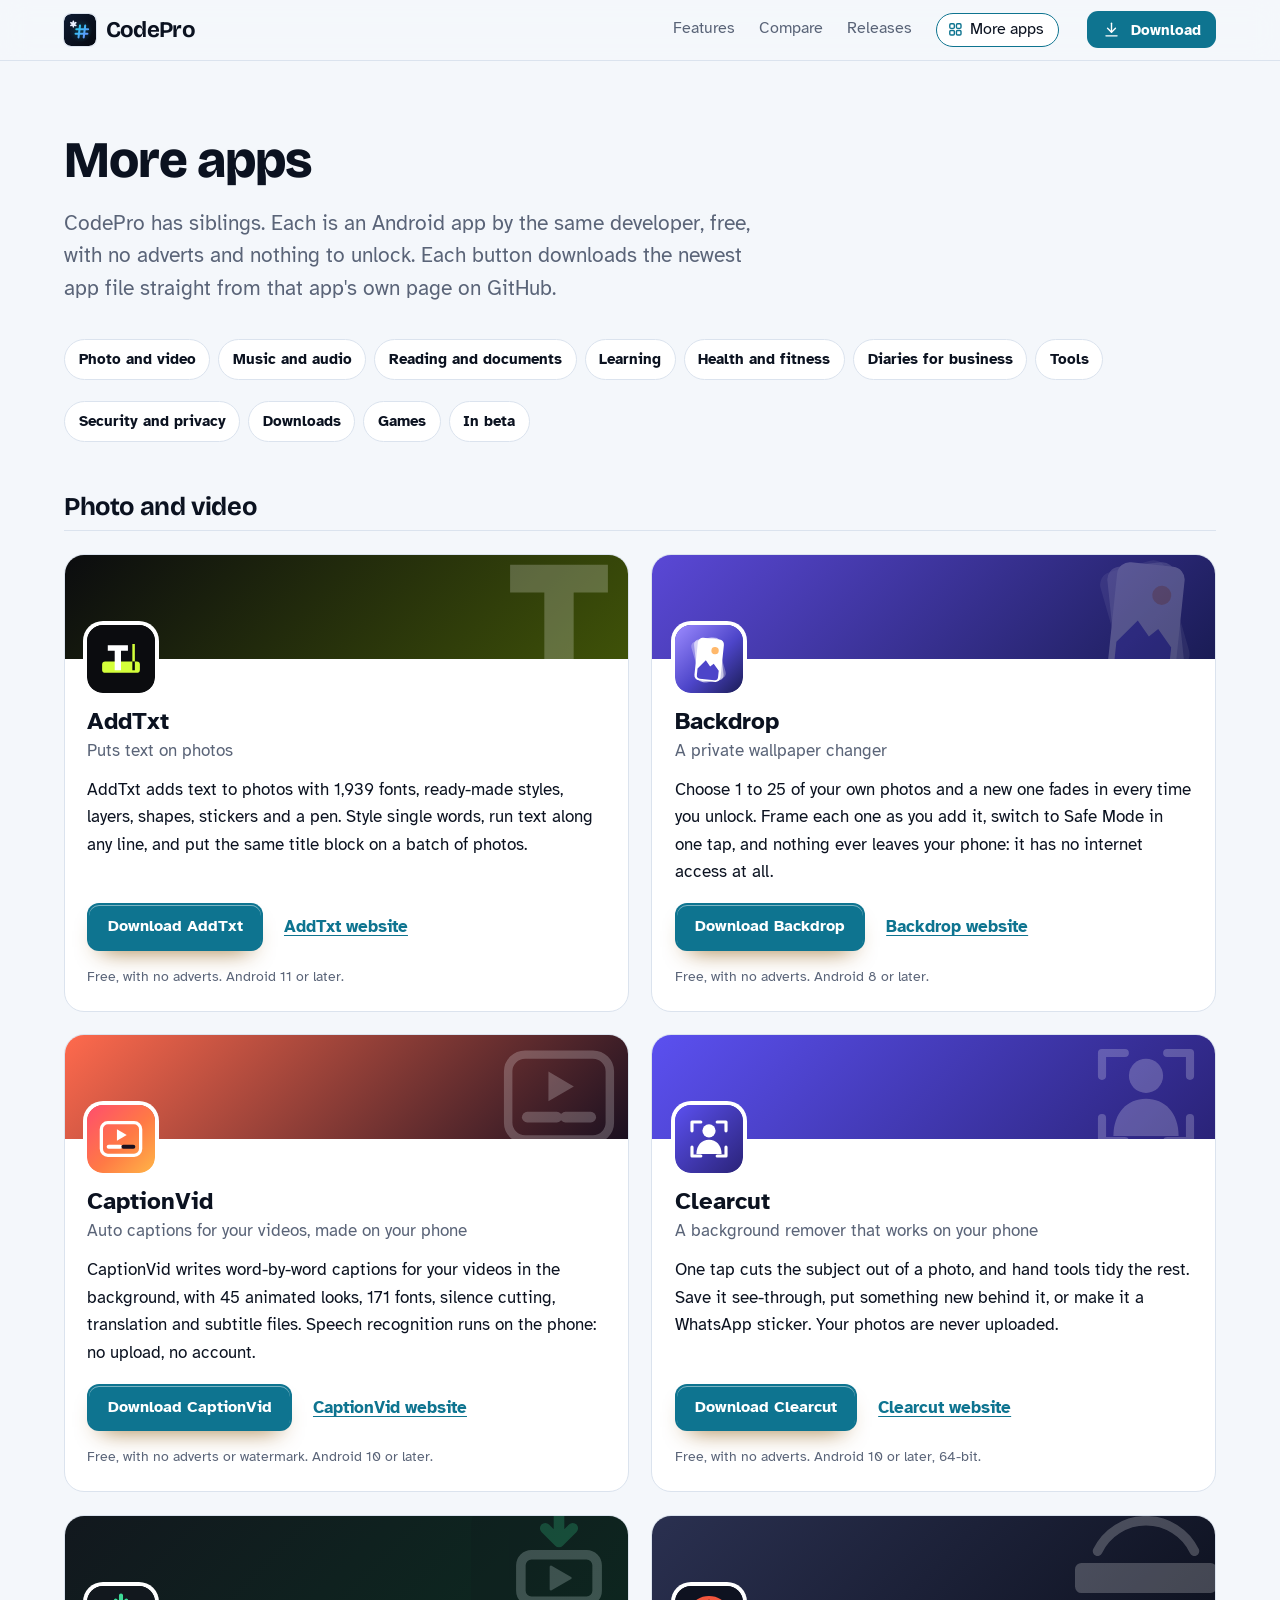
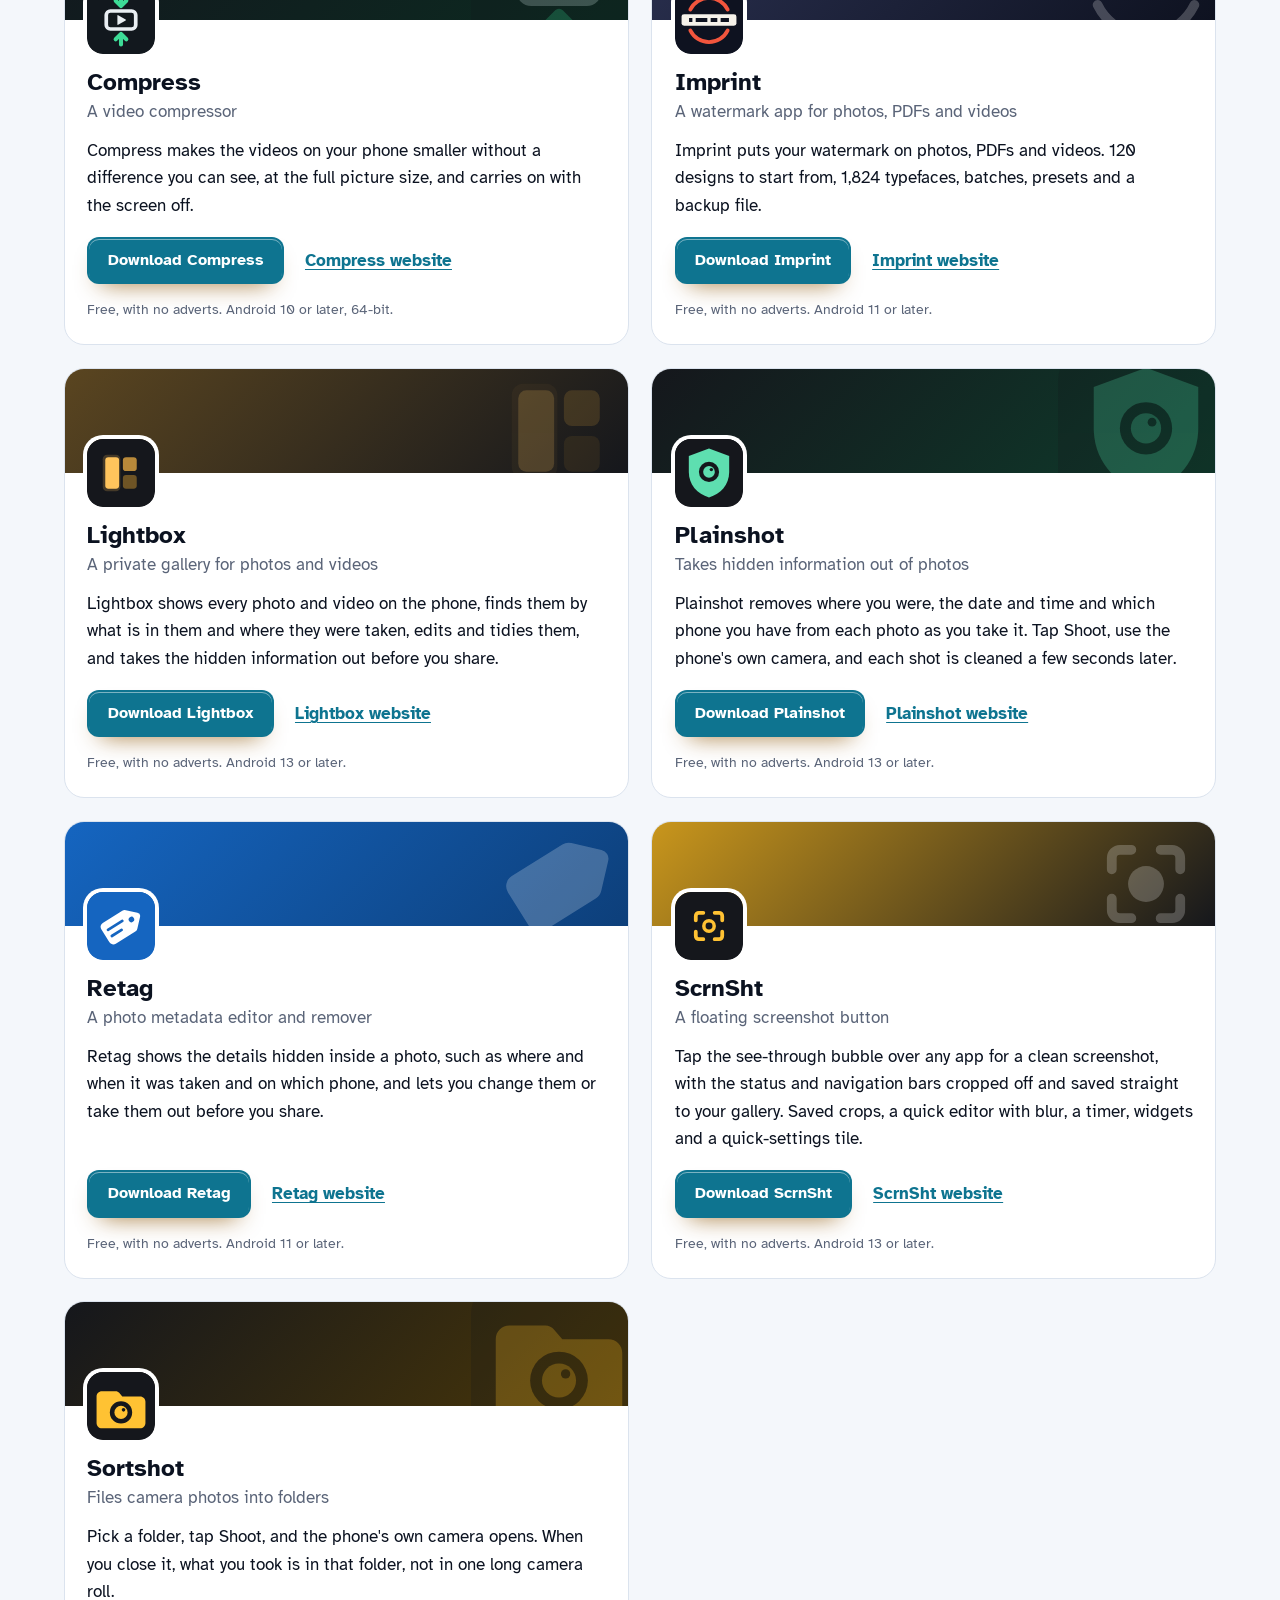
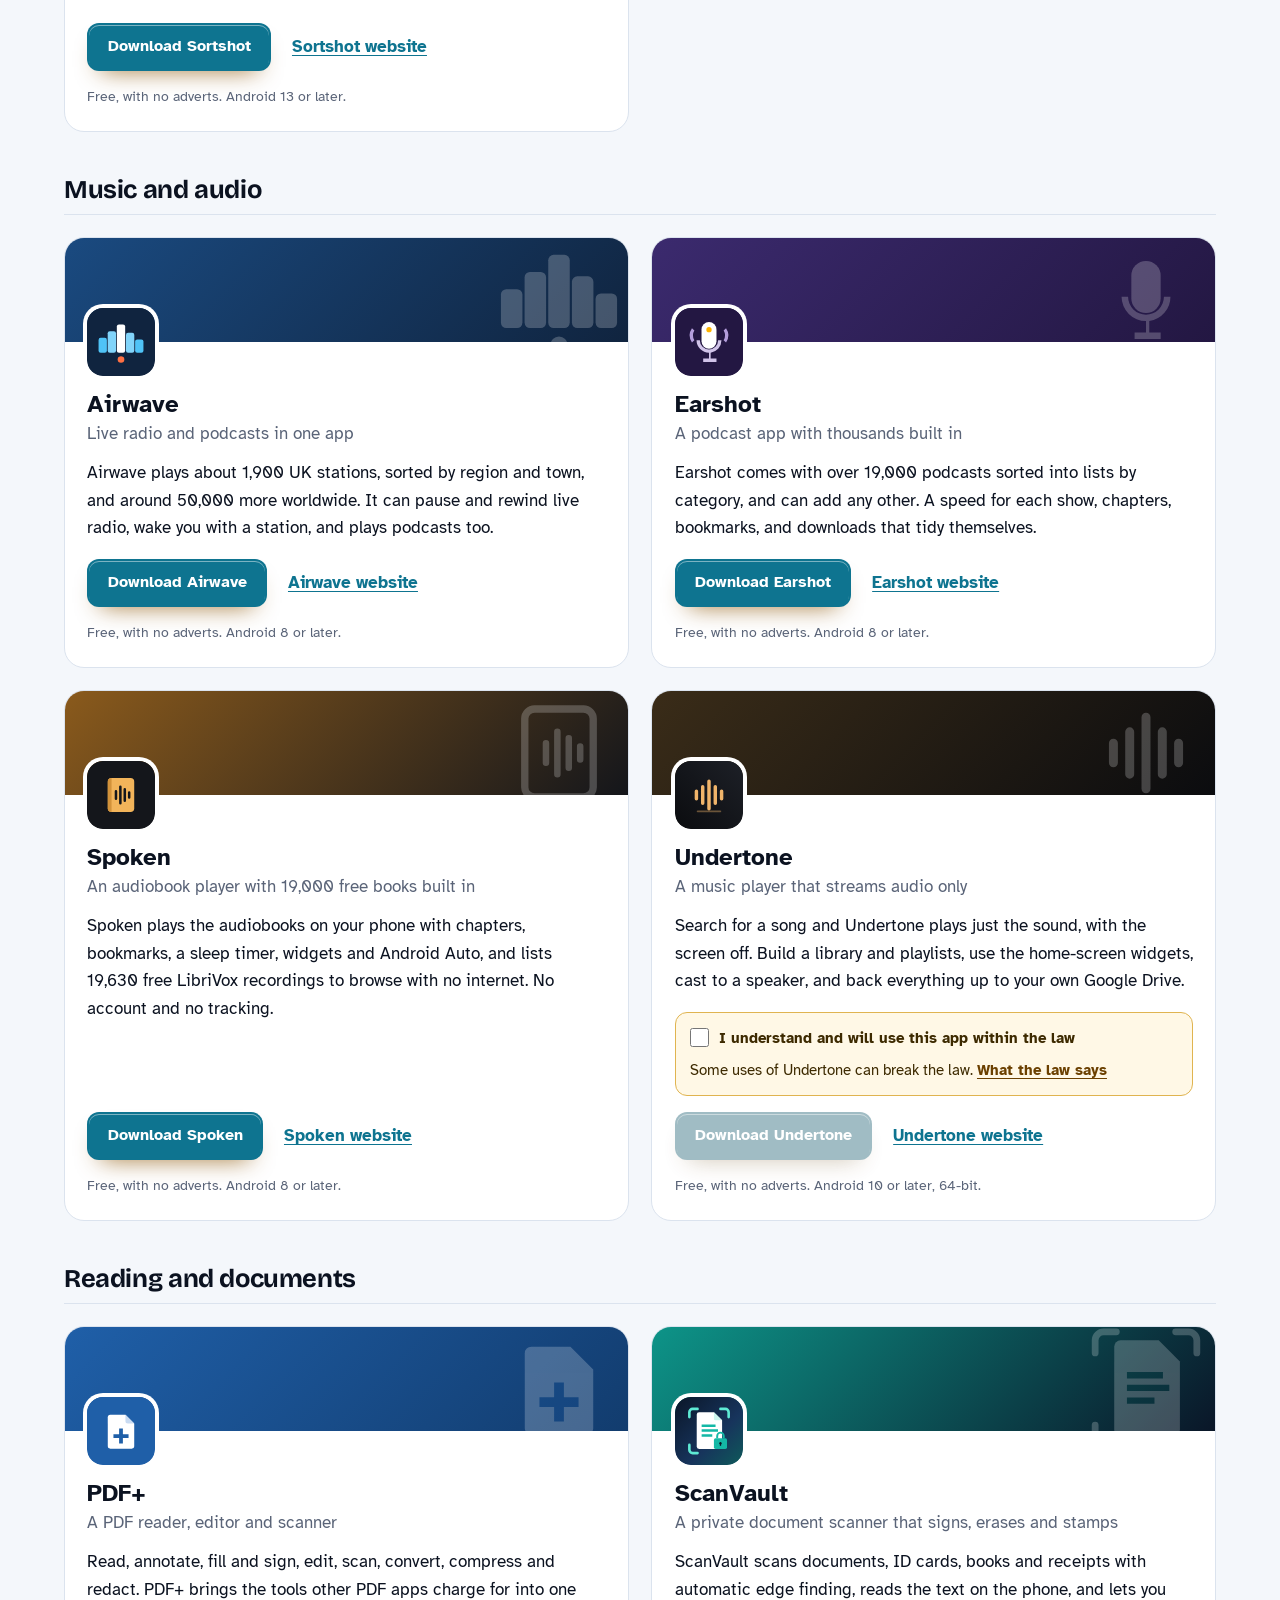
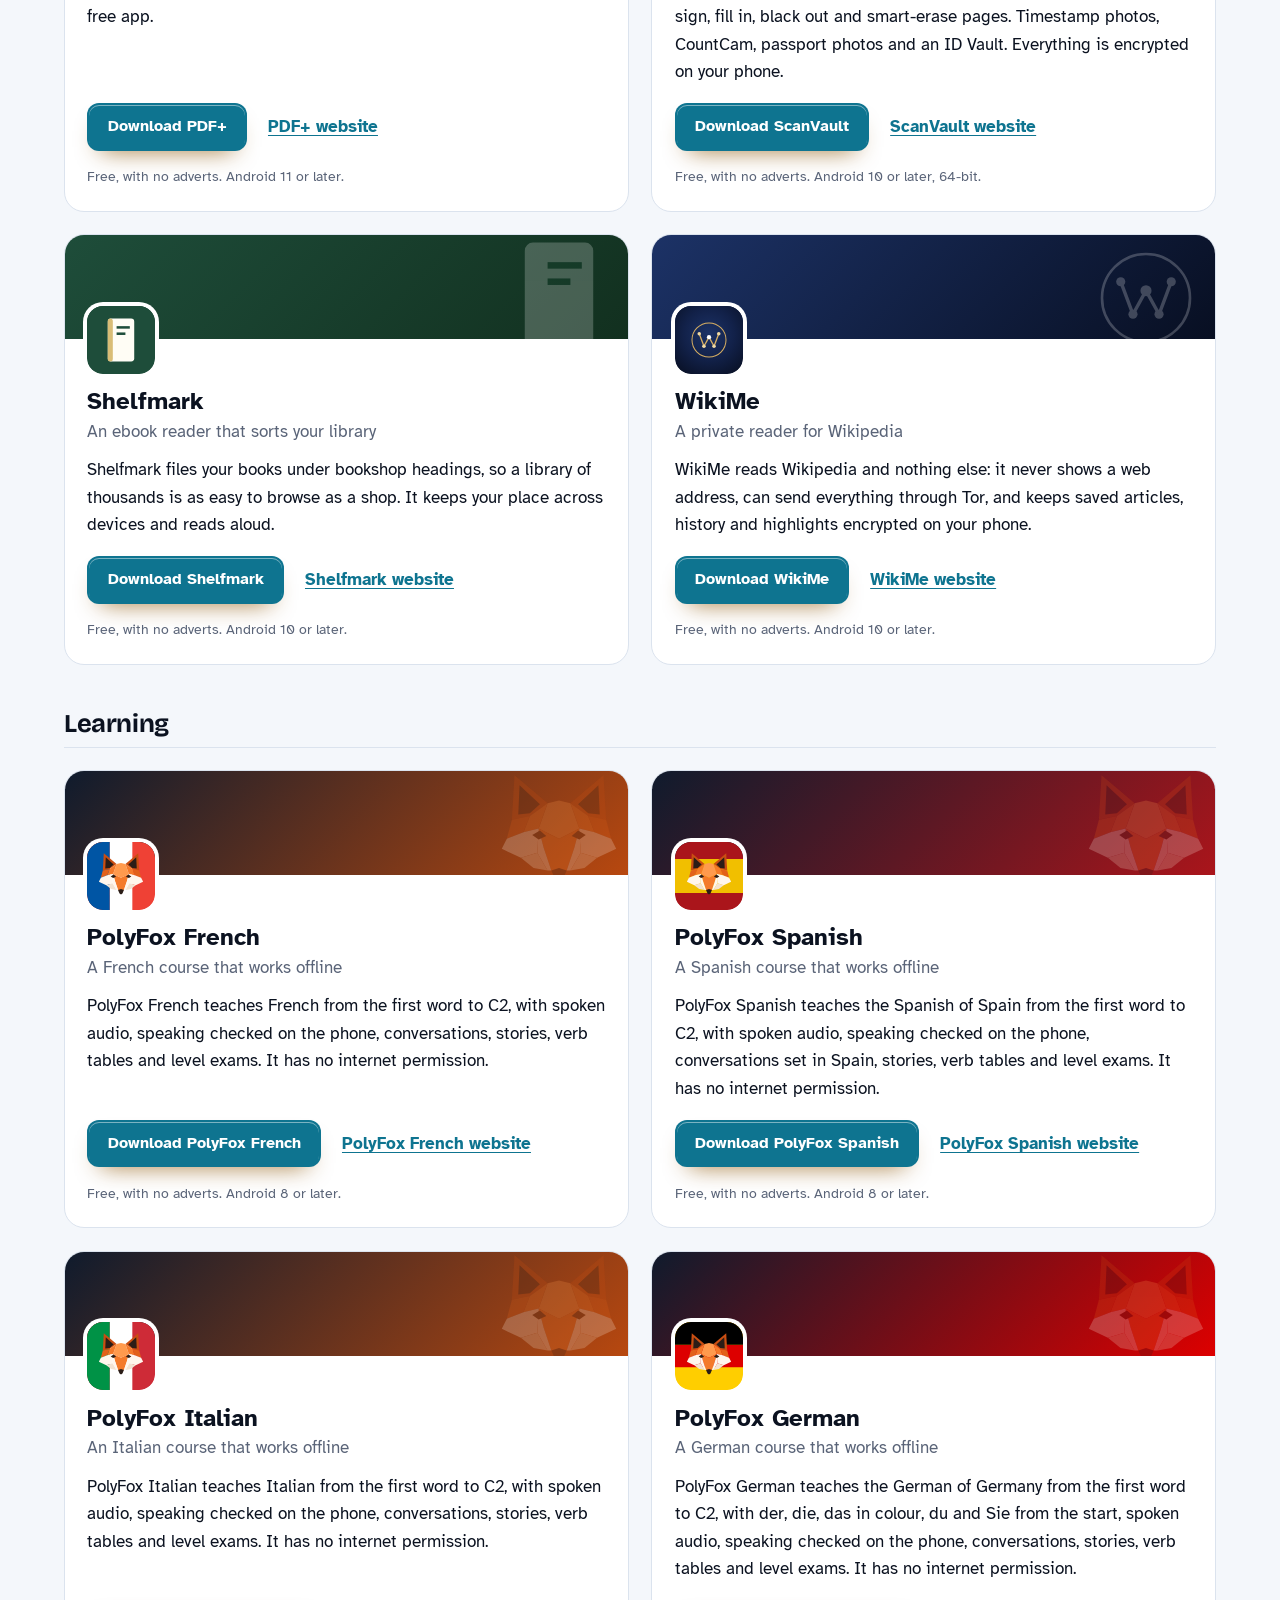
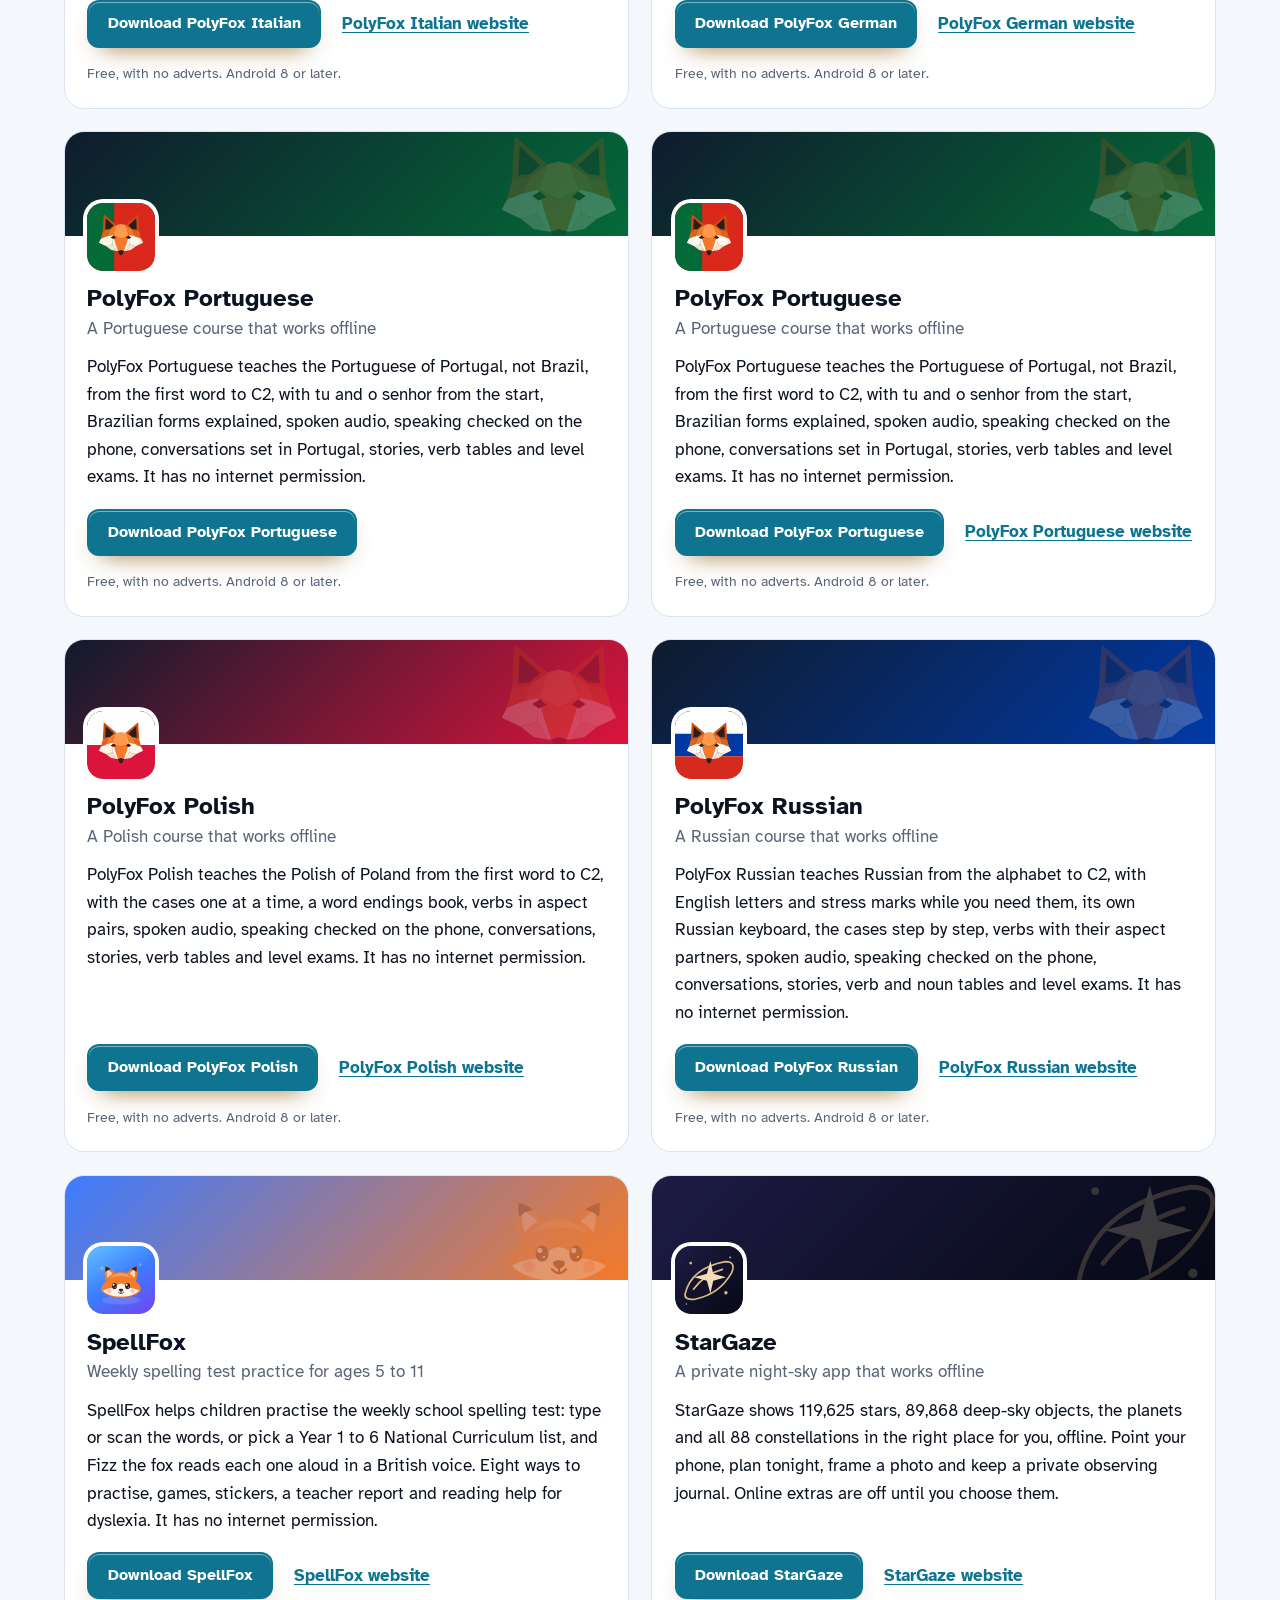
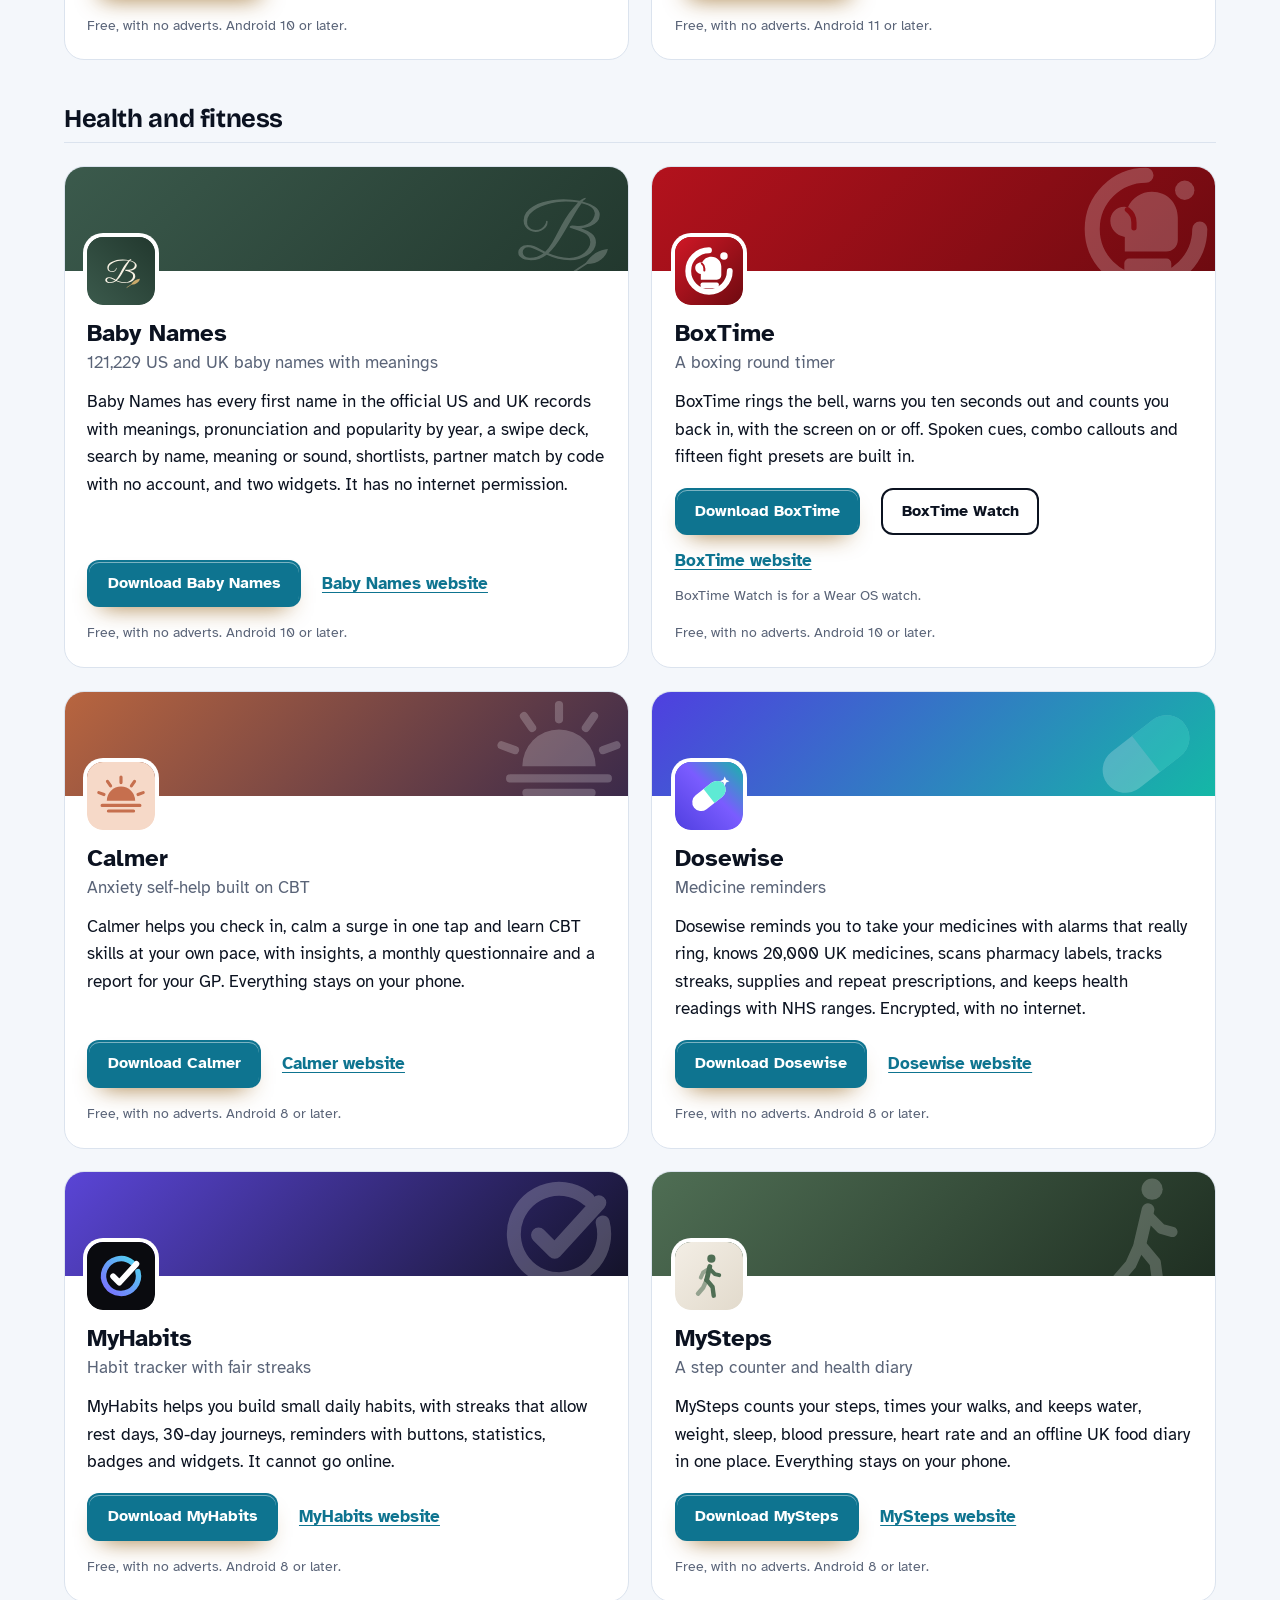
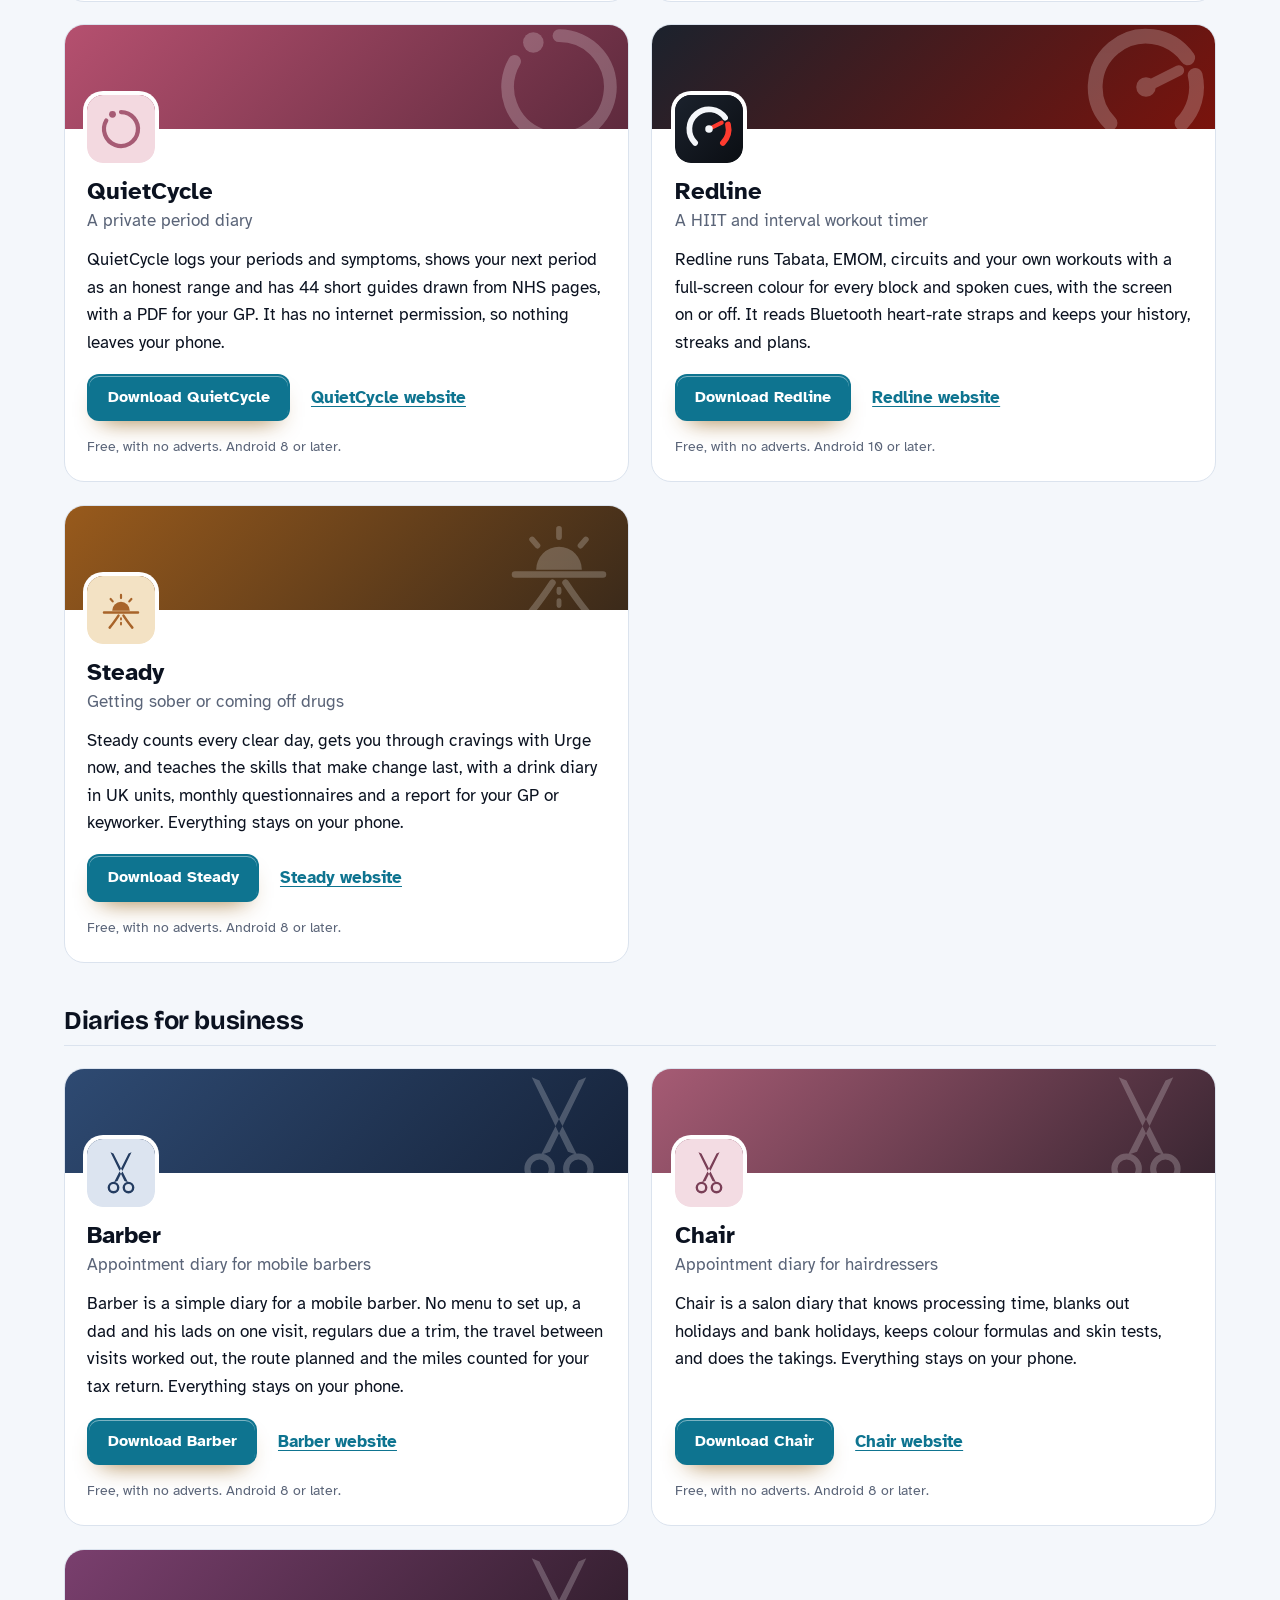
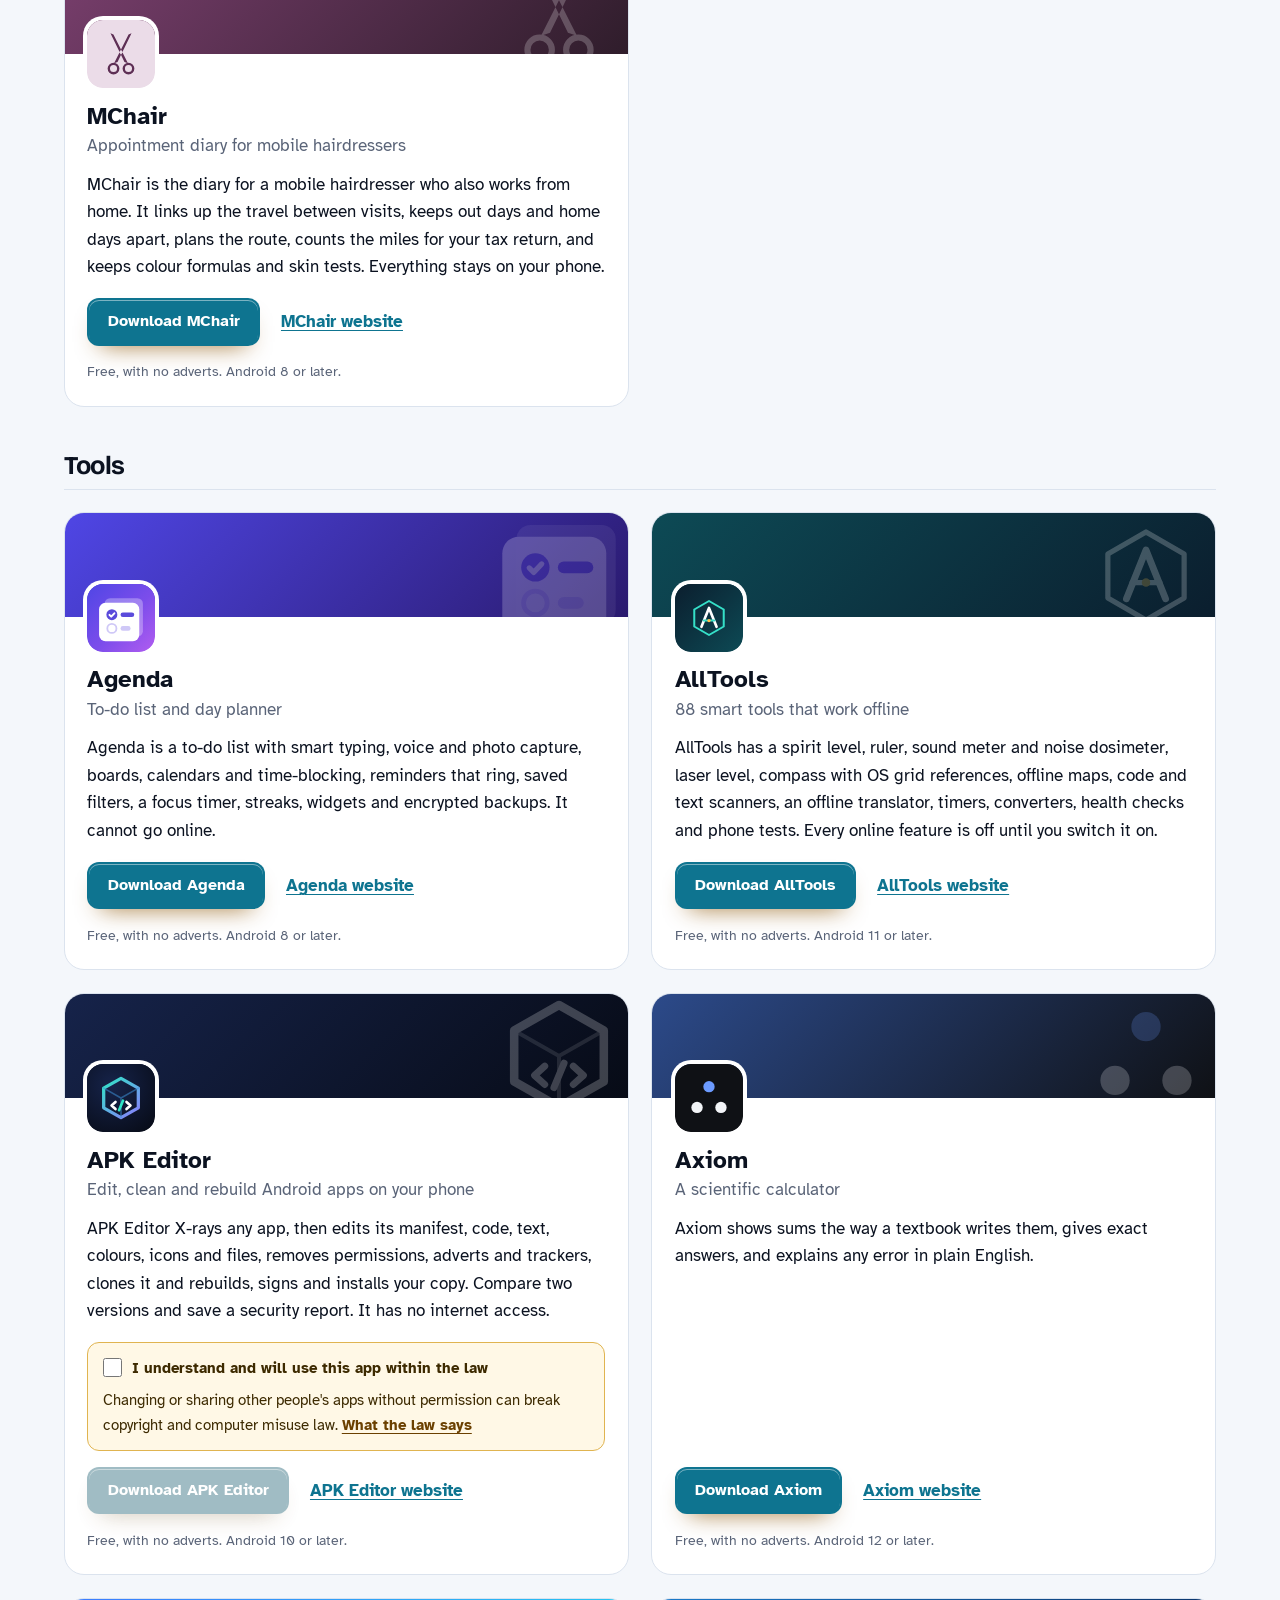
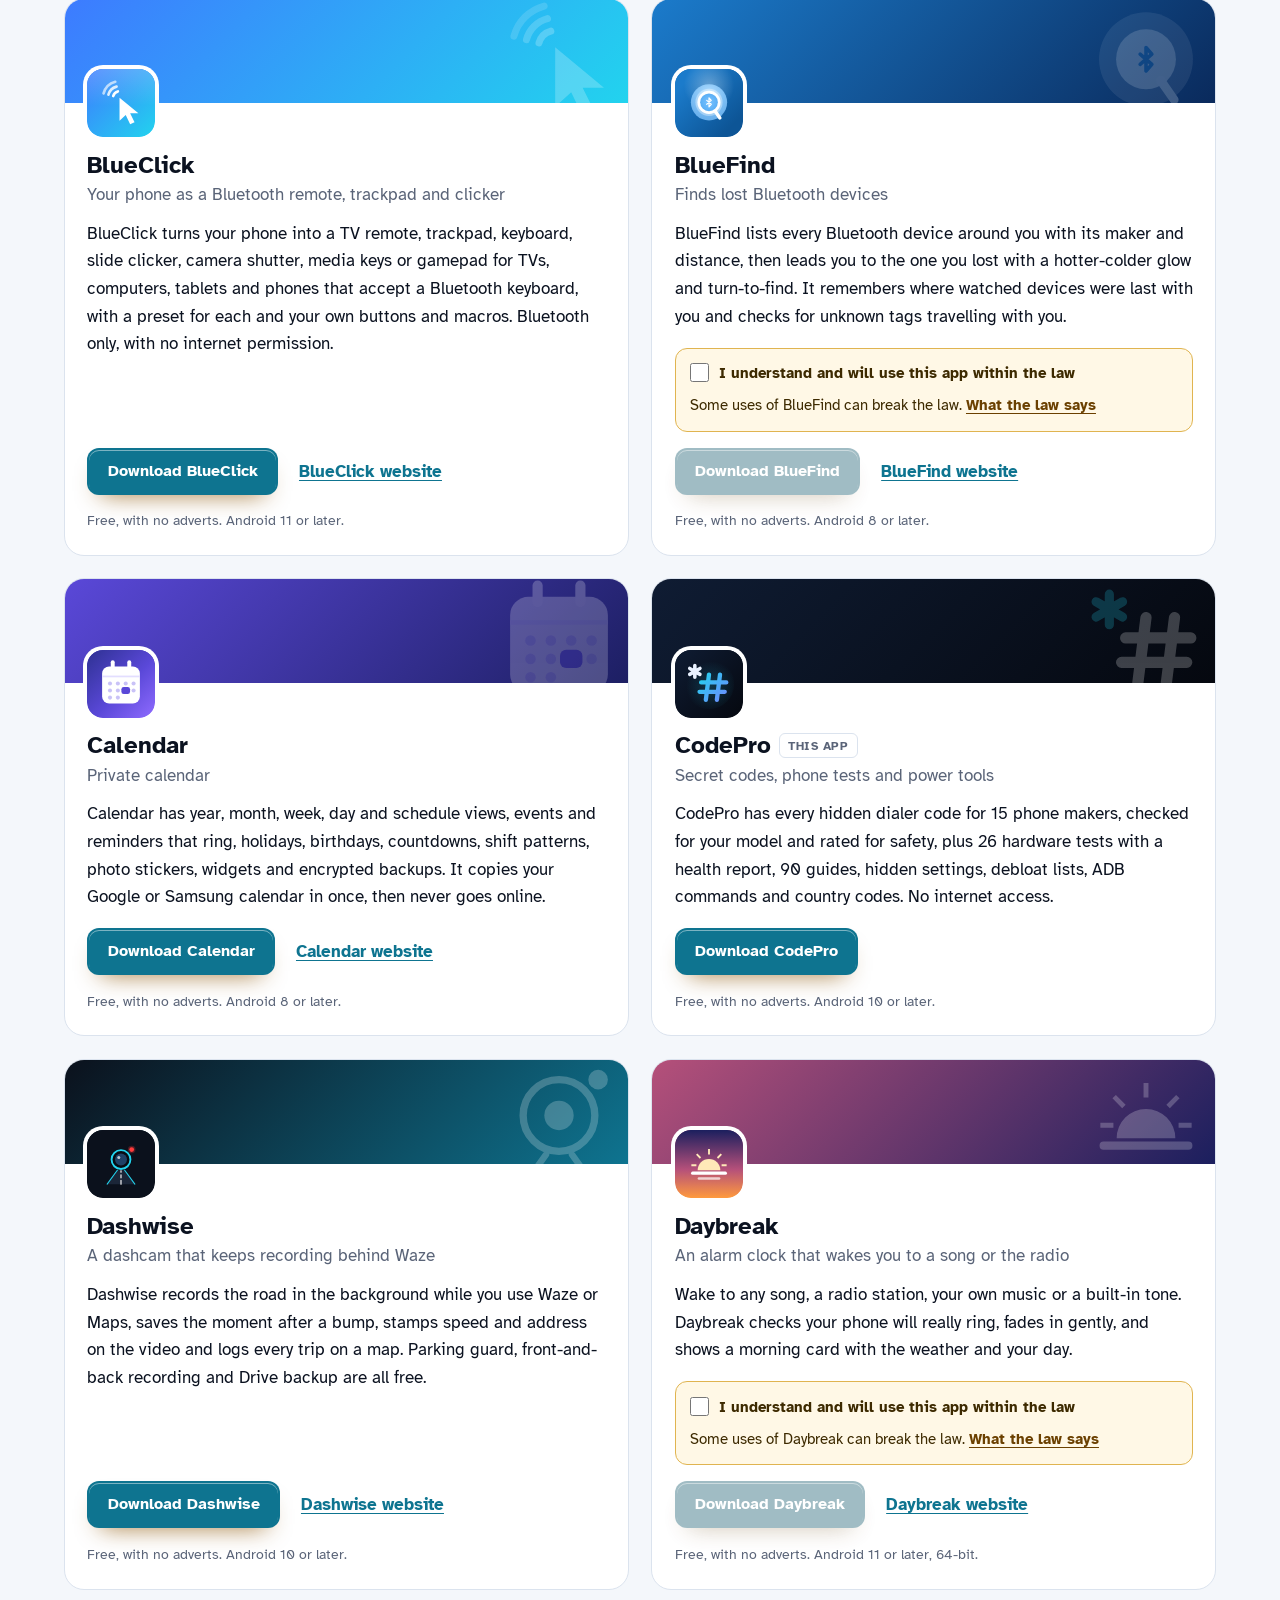
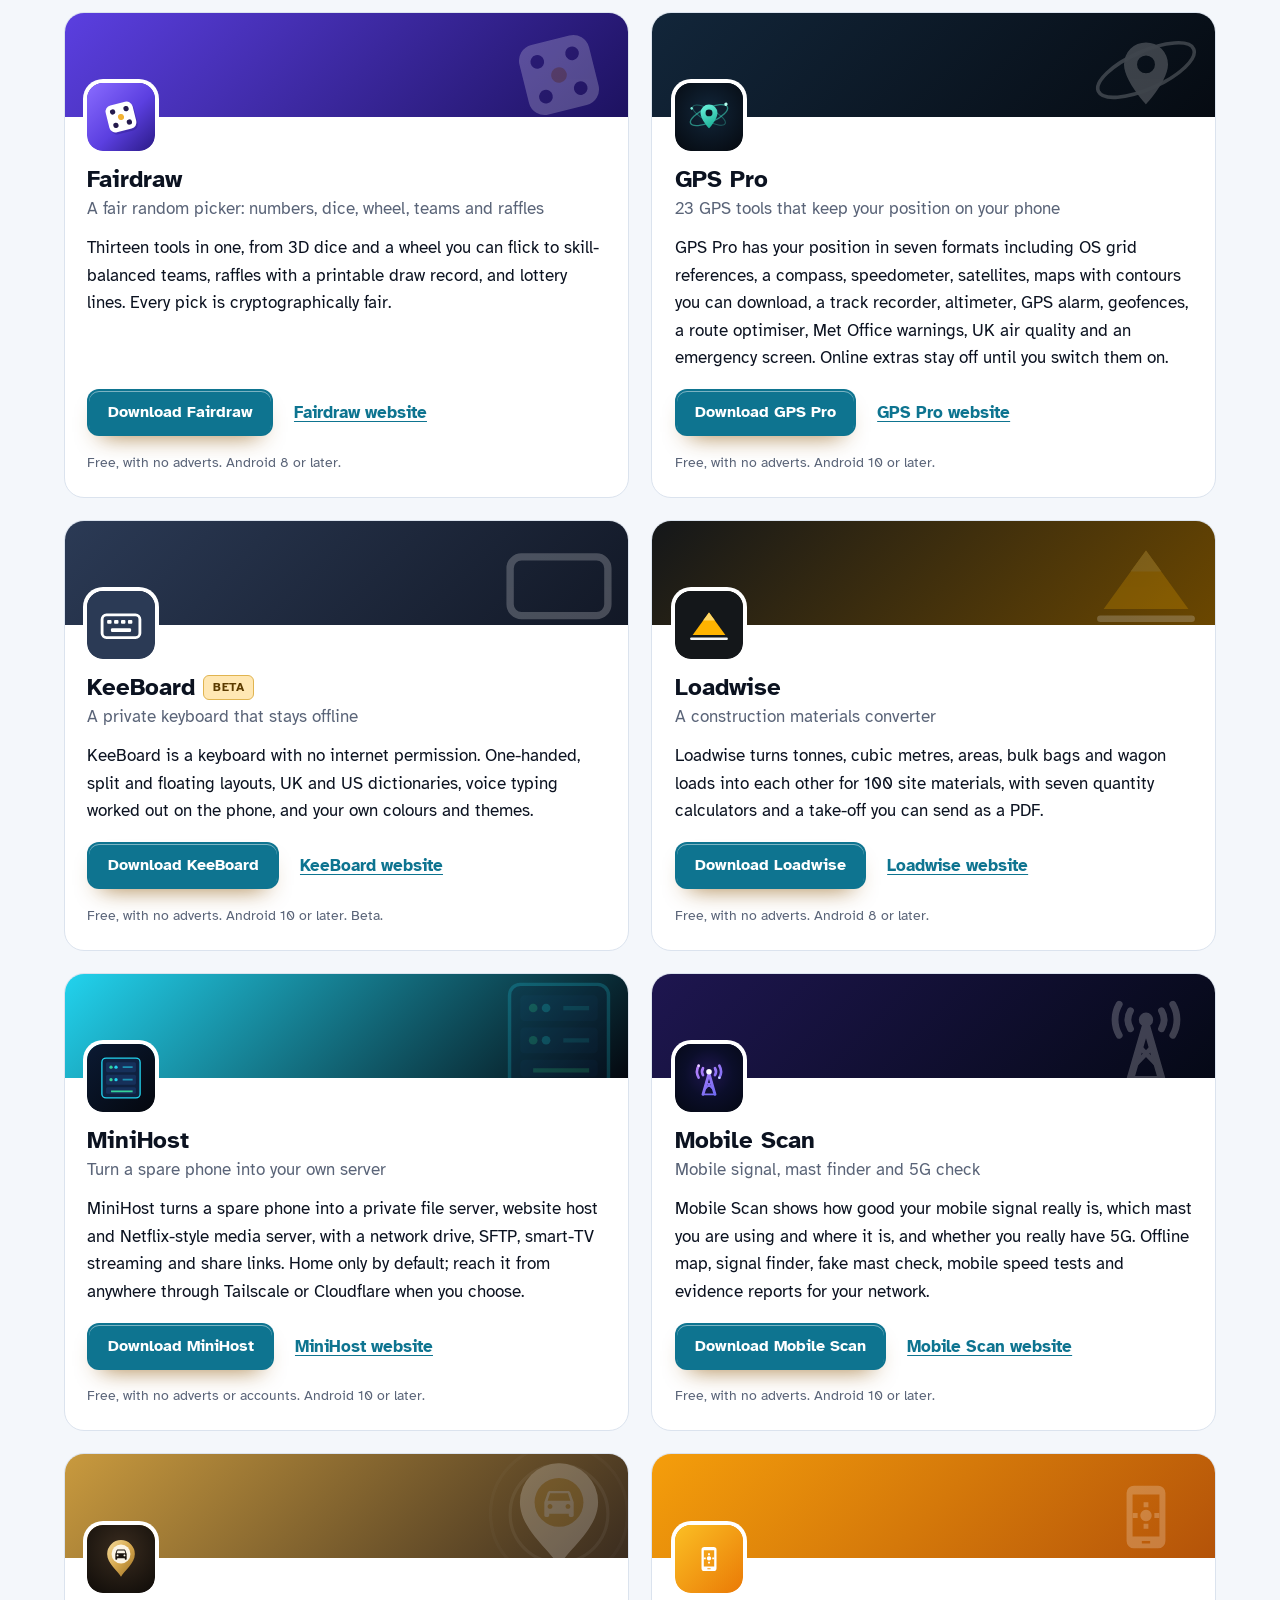
==== commit 41efc510: "More apps: add SpellFox" ====
--- a/more-apps.html
+++ b/more-apps.html
@@ -4,7 +4,7 @@
 <meta charset="utf-8">
 <meta name="viewport" content="width=device-width, initial-scale=1">
 <title>More free Android apps from the maker of CodePro</title>
-<meta name="description" content="All 98 free Android apps from the maker of CodePro, in one list by category, each with its download and a link to its website.">
+<meta name="description" content="All 99 free Android apps from the maker of CodePro, in one list by category, each with its download and a link to its website.">
 <meta name="author" content="Jonathan Jackson">
 <link rel="canonical" href="https://customgpter.github.io/codepro/more-apps.html">
 <meta name="theme-color" content="#f4f7fb" media="(prefers-color-scheme: light)">
@@ -12,7 +12,7 @@
 <meta property="og:type" content="website">
 <meta property="og:site_name" content="CodePro">
 <meta property="og:title" content="More free Android apps from the maker of CodePro">
-<meta property="og:description" content="All 98 free Android apps from the maker of CodePro, in one list by category, each with its download and a link to its website.">
+<meta property="og:description" content="All 99 free Android apps from the maker of CodePro, in one list by category, each with its download and a link to its website.">
 <meta property="og:url" content="https://customgpter.github.io/codepro/more-apps.html">
 <meta property="og:image" content="https://customgpter.github.io/codepro/assets/og.png">
 <meta property="og:image:width" content="1200">
@@ -26,7 +26,7 @@
 <link rel="preload" href="./assets/fonts/atkinson-hyperlegible-latin-400-normal.woff2" as="font" type="font/woff2" crossorigin>
 <link rel="stylesheet" href="./assets/site.css?v=1">
 <link rel="stylesheet" href="./assets/house.css?v=1">
-<script type="application/ld+json">{"@context":"https://schema.org","@type":"ItemList","name":"Apps from the maker of CodePro","url":"https://customgpter.github.io/codepro/more-apps.html","itemListElement":[{"@type":"ListItem","position":1,"name":"AddTxt","url":"https://customgpter.github.io/addtxt/"},{"@type":"ListItem","position":2,"name":"Backdrop","url":"https://customgpter.github.io/backdrop/"},{"@type":"ListItem","position":3,"name":"CaptionVid","url":"https://customgpter.github.io/captionvid/"},{"@type":"ListItem","position":4,"name":"Clearcut","url":"https://customgpter.github.io/clearcut/"},{"@type":"ListItem","position":5,"name":"Compress","url":"https://customgpter.github.io/compress/"},{"@type":"ListItem","position":6,"name":"Imprint","url":"https://customgpter.github.io/imprint/"},{"@type":"ListItem","position":7,"name":"Lightbox","url":"https://customgpter.github.io/lightbox/"},{"@type":"ListItem","position":8,"name":"Plainshot","url":"https://customgpter.github.io/plainshot/"},{"@type":"ListItem","position":9,"name":"Retag","url":"https://customgpter.github.io/retag/"},{"@type":"ListItem","position":10,"name":"ScrnSht","url":"https://customgpter.github.io/scrnsht/"},{"@type":"ListItem","position":11,"name":"Sortshot","url":"https://customgpter.github.io/sortshot/"},{"@type":"ListItem","position":12,"name":"Airwave","url":"https://customgpter.github.io/airwave/"},{"@type":"ListItem","position":13,"name":"Earshot","url":"https://customgpter.github.io/earshot/"},{"@type":"ListItem","position":14,"name":"Spoken","url":"https://customgpter.github.io/spoken/"},{"@type":"ListItem","position":15,"name":"Undertone","url":"https://customgpter.github.io/undertone/"},{"@type":"ListItem","position":16,"name":"PDF+","url":"https://customgpter.github.io/pdfplus/"},{"@type":"ListItem","position":17,"name":"ScanVault","url":"https://customgpter.github.io/scanvault/"},{"@type":"ListItem","position":18,"name":"Shelfmark","url":"https://customgpter.github.io/shelfmark/"},{"@type":"ListItem","position":19,"name":"WikiMe","url":"https://customgpter.github.io/wikime/"},{"@type":"ListItem","position":20,"name":"PolyFox French","url":"https://customgpter.github.io/polyfox/"},{"@type":"ListItem","position":21,"name":"PolyFox German","url":"https://customgpter.github.io/polyfox-german/"},{"@type":"ListItem","position":22,"name":"PolyFox Portuguese","url":"https://customgpter.github.io/polyfox-portuguese/"},{"@type":"ListItem","position":23,"name":"PolyFox Polish","url":"https://customgpter.github.io/polyfox-polish/"},{"@type":"ListItem","position":24,"name":"PolyFox Russian","url":"https://customgpter.github.io/polyfox-russian/"},{"@type":"ListItem","position":25,"name":"StarGaze","url":"https://customgpter.github.io/stargaze/"},{"@type":"ListItem","position":26,"name":"Baby Names","url":"https://customgpter.github.io/babynames/"},{"@type":"ListItem","position":27,"name":"BoxTime","url":"https://customgpter.github.io/boxtime/"},{"@type":"ListItem","position":28,"name":"Calmer","url":"https://customgpter.github.io/calmer/"},{"@type":"ListItem","position":29,"name":"Dosewise","url":"https://customgpter.github.io/dosewise/"},{"@type":"ListItem","position":30,"name":"MyHabits","url":"https://customgpter.github.io/myhabits/"},{"@type":"ListItem","position":31,"name":"MySteps","url":"https://customgpter.github.io/mysteps/"},{"@type":"ListItem","position":32,"name":"QuietCycle","url":"https://customgpter.github.io/quietcycle/"},{"@type":"ListItem","position":33,"name":"Redline","url":"https://customgpter.github.io/redline/"},{"@type":"ListItem","position":34,"name":"Steady","url":"https://customgpter.github.io/steady/"},{"@type":"ListItem","position":35,"name":"Barber","url":"https://customgpter.github.io/barber/"},{"@type":"ListItem","position":36,"name":"Chair","url":"https://customgpter.github.io/chair/"},{"@type":"ListItem","position":37,"name":"MChair","url":"https://customgpter.github.io/mchair/"},{"@type":"ListItem","position":38,"name":"Agenda","url":"https://customgpter.github.io/agenda/"},{"@type":"ListItem","position":39,"name":"AllTools","url":"https://customgpter.github.io/alltools/"},{"@type":"ListItem","position":40,"name":"APK Editor","url":"https://customgpter.github.io/apkeditor/"},{"@type":"ListItem","position":41,"name":"Axiom","url":"https://customgpter.github.io/axiom/"},{"@type":"ListItem","position":42,"name":"BlueClick","url":"https://customgpter.github.io/blueclick/"},{"@type":"ListItem","position":43,"name":"BlueFind","url":"https://customgpter.github.io/bluefind/"},{"@type":"ListItem","position":44,"name":"Calendar","url":"https://customgpter.github.io/calendar/"},{"@type":"ListItem","position":45,"name":"CodePro","url":"https://customgpter.github.io/codepro/"},{"@type":"ListItem","position":46,"name":"Dashwise","url":"https://customgpter.github.io/dashwise/"},{"@type":"ListItem","position":47,"name":"Daybreak","url":"https://customgpter.github.io/daybreak/"},{"@type":"ListItem","position":48,"name":"Fairdraw","url":"https://customgpter.github.io/fairdraw/"},{"@type":"ListItem","position":49,"name":"GPS Pro","url":"https://customgpter.github.io/gpspro/"},{"@type":"ListItem","position":50,"name":"KeeBoard","url":"https://customgpter.github.io/keeboard/"},{"@type":"ListItem","position":51,"name":"Loadwise","url":"https://customgpter.github.io/loadwise/"},{"@type":"ListItem","position":52,"name":"MiniHost","url":"https://customgpter.github.io/minihost/"},{"@type":"ListItem","position":53,"name":"Mobile Scan","url":"https://customgpter.github.io/mobilescan/"},{"@type":"ListItem","position":54,"name":"Parkwise","url":"https://customgpter.github.io/parkwise/"},{"@type":"ListItem","position":55,"name":"Pocketmind","url":"https://customgpter.github.io/pocketmind/"},{"@type":"ListItem","position":56,"name":"Refine","url":"https://customgpter.github.io/refine/"},{"@type":"ListItem","position":57,"name":"Shiftwise","url":"https://customgpter.github.io/shiftwise/"},{"@type":"ListItem","position":58,"name":"SimpleCalc","url":"https://customgpter.github.io/simplecalc/"},{"@type":"ListItem","position":59,"name":"Skyline","url":"https://customgpter.github.io/skyline/"},{"@type":"ListItem","position":60,"name":"Slipway","url":"https://customgpter.github.io/slipway/"},{"@type":"ListItem","position":61,"name":"Tagger","url":"https://customgpter.github.io/tagger/"},{"@type":"ListItem","position":62,"name":"TotalClean","url":"https://customgpter.github.io/totalclean/"},{"@type":"ListItem","position":63,"name":"TVLink","url":"https://customgpter.github.io/tvlink/"},{"@type":"ListItem","position":64,"name":"Unbox","url":"https://customgpter.github.io/unbox/"},{"@type":"ListItem","position":65,"name":"WhatsKeep","url":"https://customgpter.github.io/whatskeep/"},{"@type":"ListItem","position":66,"name":"WiFi Scan","url":"https://customgpter.github.io/wifiscan/"},{"@type":"ListItem","position":67,"name":"Auditly","url":"https://customgpter.github.io/auditly/"},{"@type":"ListItem","position":68,"name":"Backchannel","url":"https://customgpter.github.io/backchannel/"},{"@type":"ListItem","position":69,"name":"ENotes","url":"https://customgpter.github.io/enotes/"},{"@type":"ListItem","position":70,"name":"FindMe","url":"https://customgpter.github.io/findme/"},{"@type":"ListItem","position":71,"name":"iLock","url":"https://customgpter.github.io/ilock/"},{"@type":"ListItem","position":72,"name":"ImSafe","url":"https://customgpter.github.io/imsafe/"},{"@type":"ListItem","position":73,"name":"IShred","url":"https://customgpter.github.io/ishred/"},{"@type":"ListItem","position":74,"name":"LockBox","url":"https://customgpter.github.io/lockbox/"},{"@type":"ListItem","position":75,"name":"PassVault","url":"https://customgpter.github.io/passvault/"},{"@type":"ListItem","position":76,"name":"SpyFind","url":"https://customgpter.github.io/spyfind/"},{"@type":"ListItem","position":77,"name":"TextWipe","url":"https://customgpter.github.io/textwipe/"},{"@type":"ListItem","position":78,"name":"Tracewire","url":"https://customgpter.github.io/tracewire/"},{"@type":"ListItem","position":79,"name":"Vigil","url":"https://customgpter.github.io/vigil/"},{"@type":"ListItem","position":80,"name":"Grab","url":"https://customgpter.github.io/grab/"},{"@type":"ListItem","position":81,"name":"Swarm","url":"https://customgpter.github.io/swarm/"},{"@type":"ListItem","position":82,"name":"Plane Games","url":"https://customgpter.github.io/plane-games/"},{"@type":"ListItem","position":83,"name":"Ninefold","url":"https://customgpter.github.io/ninefold/"},{"@type":"ListItem","position":84,"name":"Cubewise","url":"https://customgpter.github.io/cubewise/"},{"@type":"ListItem","position":85,"name":"Tilewise","url":"https://customgpter.github.io/tilewise/"},{"@type":"ListItem","position":86,"name":"Letterwise","url":"https://customgpter.github.io/letterwise/"},{"@type":"ListItem","position":87,"name":"Kingside","url":"https://customgpter.github.io/kingside/"},{"@type":"ListItem","position":88,"name":"Deckhand","url":"https://customgpter.github.io/deckhand/"},{"@type":"ListItem","position":89,"name":"SNESForge","url":"https://customgpter.github.io/snesforge/"},{"@type":"ListItem","position":90,"name":"Fame Boy","url":"https://customgpter.github.io/fameboy/"},{"@type":"ListItem","position":91,"name":"PSPPro","url":"https://customgpter.github.io/psppro/"},{"@type":"ListItem","position":92,"name":"MegaGen","url":"https://customgpter.github.io/megagen/"},{"@type":"ListItem","position":93,"name":"QVR","url":"https://customgpter.github.io/qvr/"},{"@type":"ListItem","position":94,"name":"QVR Watch","url":"https://customgpter.github.io/qvr-watch/"},{"@type":"ListItem","position":95,"name":"QVRLite","url":"https://customgpter.github.io/qvrlite/"},{"@type":"ListItem","position":96,"name":"Onionz","url":"https://customgpter.github.io/onionz/"},{"@type":"ListItem","position":97,"name":"OnionzWeb","url":"https://customgpter.github.io/onionzweb/"}]}</script>
+<script type="application/ld+json">{"@context":"https://schema.org","@type":"ItemList","name":"Apps from the maker of CodePro","url":"https://customgpter.github.io/codepro/more-apps.html","itemListElement":[{"@type":"ListItem","position":1,"name":"AddTxt","url":"https://customgpter.github.io/addtxt/"},{"@type":"ListItem","position":2,"name":"Backdrop","url":"https://customgpter.github.io/backdrop/"},{"@type":"ListItem","position":3,"name":"CaptionVid","url":"https://customgpter.github.io/captionvid/"},{"@type":"ListItem","position":4,"name":"Clearcut","url":"https://customgpter.github.io/clearcut/"},{"@type":"ListItem","position":5,"name":"Compress","url":"https://customgpter.github.io/compress/"},{"@type":"ListItem","position":6,"name":"Imprint","url":"https://customgpter.github.io/imprint/"},{"@type":"ListItem","position":7,"name":"Lightbox","url":"https://customgpter.github.io/lightbox/"},{"@type":"ListItem","position":8,"name":"Plainshot","url":"https://customgpter.github.io/plainshot/"},{"@type":"ListItem","position":9,"name":"Retag","url":"https://customgpter.github.io/retag/"},{"@type":"ListItem","position":10,"name":"ScrnSht","url":"https://customgpter.github.io/scrnsht/"},{"@type":"ListItem","position":11,"name":"Sortshot","url":"https://customgpter.github.io/sortshot/"},{"@type":"ListItem","position":12,"name":"Airwave","url":"https://customgpter.github.io/airwave/"},{"@type":"ListItem","position":13,"name":"Earshot","url":"https://customgpter.github.io/earshot/"},{"@type":"ListItem","position":14,"name":"Spoken","url":"https://customgpter.github.io/spoken/"},{"@type":"ListItem","position":15,"name":"Undertone","url":"https://customgpter.github.io/undertone/"},{"@type":"ListItem","position":16,"name":"PDF+","url":"https://customgpter.github.io/pdfplus/"},{"@type":"ListItem","position":17,"name":"ScanVault","url":"https://customgpter.github.io/scanvault/"},{"@type":"ListItem","position":18,"name":"Shelfmark","url":"https://customgpter.github.io/shelfmark/"},{"@type":"ListItem","position":19,"name":"WikiMe","url":"https://customgpter.github.io/wikime/"},{"@type":"ListItem","position":20,"name":"PolyFox French","url":"https://customgpter.github.io/polyfox/"},{"@type":"ListItem","position":21,"name":"PolyFox German","url":"https://customgpter.github.io/polyfox-german/"},{"@type":"ListItem","position":22,"name":"PolyFox Portuguese","url":"https://customgpter.github.io/polyfox-portuguese/"},{"@type":"ListItem","position":23,"name":"PolyFox Polish","url":"https://customgpter.github.io/polyfox-polish/"},{"@type":"ListItem","position":24,"name":"PolyFox Russian","url":"https://customgpter.github.io/polyfox-russian/"},{"@type":"ListItem","position":25,"name":"SpellFox","url":"https://customgpter.github.io/spellfox/"},{"@type":"ListItem","position":26,"name":"StarGaze","url":"https://customgpter.github.io/stargaze/"},{"@type":"ListItem","position":27,"name":"Baby Names","url":"https://customgpter.github.io/babynames/"},{"@type":"ListItem","position":28,"name":"BoxTime","url":"https://customgpter.github.io/boxtime/"},{"@type":"ListItem","position":29,"name":"Calmer","url":"https://customgpter.github.io/calmer/"},{"@type":"ListItem","position":30,"name":"Dosewise","url":"https://customgpter.github.io/dosewise/"},{"@type":"ListItem","position":31,"name":"MyHabits","url":"https://customgpter.github.io/myhabits/"},{"@type":"ListItem","position":32,"name":"MySteps","url":"https://customgpter.github.io/mysteps/"},{"@type":"ListItem","position":33,"name":"QuietCycle","url":"https://customgpter.github.io/quietcycle/"},{"@type":"ListItem","position":34,"name":"Redline","url":"https://customgpter.github.io/redline/"},{"@type":"ListItem","position":35,"name":"Steady","url":"https://customgpter.github.io/steady/"},{"@type":"ListItem","position":36,"name":"Barber","url":"https://customgpter.github.io/barber/"},{"@type":"ListItem","position":37,"name":"Chair","url":"https://customgpter.github.io/chair/"},{"@type":"ListItem","position":38,"name":"MChair","url":"https://customgpter.github.io/mchair/"},{"@type":"ListItem","position":39,"name":"Agenda","url":"https://customgpter.github.io/agenda/"},{"@type":"ListItem","position":40,"name":"AllTools","url":"https://customgpter.github.io/alltools/"},{"@type":"ListItem","position":41,"name":"APK Editor","url":"https://customgpter.github.io/apkeditor/"},{"@type":"ListItem","position":42,"name":"Axiom","url":"https://customgpter.github.io/axiom/"},{"@type":"ListItem","position":43,"name":"BlueClick","url":"https://customgpter.github.io/blueclick/"},{"@type":"ListItem","position":44,"name":"BlueFind","url":"https://customgpter.github.io/bluefind/"},{"@type":"ListItem","position":45,"name":"Calendar","url":"https://customgpter.github.io/calendar/"},{"@type":"ListItem","position":46,"name":"CodePro","url":"https://customgpter.github.io/codepro/"},{"@type":"ListItem","position":47,"name":"Dashwise","url":"https://customgpter.github.io/dashwise/"},{"@type":"ListItem","position":48,"name":"Daybreak","url":"https://customgpter.github.io/daybreak/"},{"@type":"ListItem","position":49,"name":"Fairdraw","url":"https://customgpter.github.io/fairdraw/"},{"@type":"ListItem","position":50,"name":"GPS Pro","url":"https://customgpter.github.io/gpspro/"},{"@type":"ListItem","position":51,"name":"KeeBoard","url":"https://customgpter.github.io/keeboard/"},{"@type":"ListItem","position":52,"name":"Loadwise","url":"https://customgpter.github.io/loadwise/"},{"@type":"ListItem","position":53,"name":"MiniHost","url":"https://customgpter.github.io/minihost/"},{"@type":"ListItem","position":54,"name":"Mobile Scan","url":"https://customgpter.github.io/mobilescan/"},{"@type":"ListItem","position":55,"name":"Parkwise","url":"https://customgpter.github.io/parkwise/"},{"@type":"ListItem","position":56,"name":"Pocketmind","url":"https://customgpter.github.io/pocketmind/"},{"@type":"ListItem","position":57,"name":"Refine","url":"https://customgpter.github.io/refine/"},{"@type":"ListItem","position":58,"name":"Shiftwise","url":"https://customgpter.github.io/shiftwise/"},{"@type":"ListItem","position":59,"name":"SimpleCalc","url":"https://customgpter.github.io/simplecalc/"},{"@type":"ListItem","position":60,"name":"Skyline","url":"https://customgpter.github.io/skyline/"},{"@type":"ListItem","position":61,"name":"Slipway","url":"https://customgpter.github.io/slipway/"},{"@type":"ListItem","position":62,"name":"Tagger","url":"https://customgpter.github.io/tagger/"},{"@type":"ListItem","position":63,"name":"TotalClean","url":"https://customgpter.github.io/totalclean/"},{"@type":"ListItem","position":64,"name":"TVLink","url":"https://customgpter.github.io/tvlink/"},{"@type":"ListItem","position":65,"name":"Unbox","url":"https://customgpter.github.io/unbox/"},{"@type":"ListItem","position":66,"name":"WhatsKeep","url":"https://customgpter.github.io/whatskeep/"},{"@type":"ListItem","position":67,"name":"WiFi Scan","url":"https://customgpter.github.io/wifiscan/"},{"@type":"ListItem","position":68,"name":"Auditly","url":"https://customgpter.github.io/auditly/"},{"@type":"ListItem","position":69,"name":"Backchannel","url":"https://customgpter.github.io/backchannel/"},{"@type":"ListItem","position":70,"name":"ENotes","url":"https://customgpter.github.io/enotes/"},{"@type":"ListItem","position":71,"name":"FindMe","url":"https://customgpter.github.io/findme/"},{"@type":"ListItem","position":72,"name":"iLock","url":"https://customgpter.github.io/ilock/"},{"@type":"ListItem","position":73,"name":"ImSafe","url":"https://customgpter.github.io/imsafe/"},{"@type":"ListItem","position":74,"name":"IShred","url":"https://customgpter.github.io/ishred/"},{"@type":"ListItem","position":75,"name":"LockBox","url":"https://customgpter.github.io/lockbox/"},{"@type":"ListItem","position":76,"name":"PassVault","url":"https://customgpter.github.io/passvault/"},{"@type":"ListItem","position":77,"name":"SpyFind","url":"https://customgpter.github.io/spyfind/"},{"@type":"ListItem","position":78,"name":"TextWipe","url":"https://customgpter.github.io/textwipe/"},{"@type":"ListItem","position":79,"name":"Tracewire","url":"https://customgpter.github.io/tracewire/"},{"@type":"ListItem","position":80,"name":"Vigil","url":"https://customgpter.github.io/vigil/"},{"@type":"ListItem","position":81,"name":"Grab","url":"https://customgpter.github.io/grab/"},{"@type":"ListItem","position":82,"name":"Swarm","url":"https://customgpter.github.io/swarm/"},{"@type":"ListItem","position":83,"name":"Plane Games","url":"https://customgpter.github.io/plane-games/"},{"@type":"ListItem","position":84,"name":"Ninefold","url":"https://customgpter.github.io/ninefold/"},{"@type":"ListItem","position":85,"name":"Cubewise","url":"https://customgpter.github.io/cubewise/"},{"@type":"ListItem","position":86,"name":"Tilewise","url":"https://customgpter.github.io/tilewise/"},{"@type":"ListItem","position":87,"name":"Letterwise","url":"https://customgpter.github.io/letterwise/"},{"@type":"ListItem","position":88,"name":"Kingside","url":"https://customgpter.github.io/kingside/"},{"@type":"ListItem","position":89,"name":"Deckhand","url":"https://customgpter.github.io/deckhand/"},{"@type":"ListItem","position":90,"name":"SNESForge","url":"https://customgpter.github.io/snesforge/"},{"@type":"ListItem","position":91,"name":"Fame Boy","url":"https://customgpter.github.io/fameboy/"},{"@type":"ListItem","position":92,"name":"PSPPro","url":"https://customgpter.github.io/psppro/"},{"@type":"ListItem","position":93,"name":"MegaGen","url":"https://customgpter.github.io/megagen/"},{"@type":"ListItem","position":94,"name":"QVR","url":"https://customgpter.github.io/qvr/"},{"@type":"ListItem","position":95,"name":"QVR Watch","url":"https://customgpter.github.io/qvr-watch/"},{"@type":"ListItem","position":96,"name":"QVRLite","url":"https://customgpter.github.io/qvrlite/"},{"@type":"ListItem","position":97,"name":"Onionz","url":"https://customgpter.github.io/onionz/"},{"@type":"ListItem","position":98,"name":"OnionzWeb","url":"https://customgpter.github.io/onionzweb/"}]}</script>
 <link rel="stylesheet" href="./assets/apps-list.css?v=1">
 <script src="./assets/apps-list.js?v=1" defer></script>
 </head>
@@ -70,7 +70,7 @@
 <div class="mapps-group" role="group" aria-labelledby="apps-learning"><h2 class="mapps-cat" id="apps-learning">Learning</h2>
 <ul class="mapps"><li class="mapp" style="--b:#0f1b2d;--b2:#b8480f"><div class="mapp-cover" aria-hidden="true"><svg viewBox="0 0 108 108"><polygon fill="#C94E12" points="26.7,17.9 47.0,35.1 36.1,42.9 25.1,45.2"/><polygon fill="#C94E12" points="82.9,45.2 71.9,42.9 61.0,35.1 81.3,17.9"/><polygon fill="#2B1D17" points="29.8,24.1 42.3,35.8 36.1,41.3 29.0,42.1"/><polygon fill="#2B1D17" points="79.0,42.1 71.9,41.3 65.7,35.8 78.2,24.1"/><polygon fill="#FF9A4D" points="54.0,33.5 47.0,35.1 41.5,50.7 54.0,56.9"/><polygon fill="#FF9A4D" points="54.0,56.9 66.5,50.7 61.0,35.1 54.0,33.5"/><polygon fill="#F47A2A" points="47.0,35.1 36.1,42.9 32.2,53.0 41.5,50.7"/><polygon fill="#F47A2A" points="66.5,50.7 75.8,53.0 71.9,42.9 61.0,35.1"/><polygon fill="#E2611A" points="36.1,42.9 25.1,45.2 22.0,56.9 32.2,53.0"/><polygon fill="#E2611A" points="75.8,53.0 86.0,56.9 82.9,45.2 71.9,42.9"/><polygon fill="#FFF6EC" points="32.2,53.0 22.0,56.9 18.9,63.1 30.6,68.6 40.7,65.5 41.5,50.7"/><polygon fill="#FFF6EC" points="66.5,50.7 67.3,65.5 77.4,68.6 89.1,63.1 86.0,56.9 75.8,53.0"/><polygon fill="#F3E3D2" points="30.6,68.6 40.7,65.5 47.0,76.4 38.4,74.8"/><polygon fill="#F3E3D2" points="69.6,74.8 61.0,76.4 67.3,65.5 77.4,68.6"/><polygon fill="#F47A2A" points="41.5,50.7 54.0,56.9 54.0,78.0 49.3,76.4 44.6,62.4"/><polygon fill="#F47A2A" points="63.4,62.4 58.7,76.4 54.0,78.0 54.0,56.9 66.5,50.7"/><polygon fill="#FFF6EC" points="41.5,50.7 44.6,62.4 49.3,76.4 47.0,76.4 40.7,65.5"/><polygon fill="#FFF6EC" points="67.3,65.5 61.0,76.4 58.7,76.4 63.4,62.4 66.5,50.7"/><polygon fill="#2B1D17" points="49.3,76.4 54.0,74.8 58.7,76.4 56.3,81.9 54.0,83.4 51.7,81.9"/><polygon fill="#2B1D17" points="37.6,54.6 42.3,51.8 46.2,55.3 41.5,57.3"/><polygon fill="#2B1D17" points="66.5,57.3 61.8,55.3 65.7,51.8 70.4,54.6"/></svg></div><div class="mapp-body"><svg class="mapp-icon" viewBox="0 0 108 108" aria-hidden="true"><rect width="108" height="108" rx="24" fill="#EF4135"/><path fill="#FFFFFF" d="M36 0H72V108H36Z"/><path fill="#0055A4" d="M24 0H36V108H24A24 24 0 0 1 0 84V24A24 24 0 0 1 24 0Z"/><polygon fill="#C94E12" points="26.7,17.9 47.0,35.1 36.1,42.9 25.1,45.2"/><polygon fill="#C94E12" points="82.9,45.2 71.9,42.9 61.0,35.1 81.3,17.9"/><polygon fill="#2B1D17" points="29.8,24.1 42.3,35.8 36.1,41.3 29.0,42.1"/><polygon fill="#2B1D17" points="79.0,42.1 71.9,41.3 65.7,35.8 78.2,24.1"/><polygon fill="#FF9A4D" points="54.0,33.5 47.0,35.1 41.5,50.7 54.0,56.9"/><polygon fill="#FF9A4D" points="54.0,56.9 66.5,50.7 61.0,35.1 54.0,33.5"/><polygon fill="#F47A2A" points="47.0,35.1 36.1,42.9 32.2,53.0 41.5,50.7"/><polygon fill="#F47A2A" points="66.5,50.7 75.8,53.0 71.9,42.9 61.0,35.1"/><polygon fill="#E2611A" points="36.1,42.9 25.1,45.2 22.0,56.9 32.2,53.0"/><polygon fill="#E2611A" points="75.8,53.0 86.0,56.9 82.9,45.2 71.9,42.9"/><polygon fill="#FFF6EC" points="32.2,53.0 22.0,56.9 18.9,63.1 30.6,68.6 40.7,65.5 41.5,50.7"/><polygon fill="#FFF6EC" points="66.5,50.7 67.3,65.5 77.4,68.6 89.1,63.1 86.0,56.9 75.8,53.0"/><polygon fill="#F3E3D2" points="30.6,68.6 40.7,65.5 47.0,76.4 38.4,74.8"/><polygon fill="#F3E3D2" points="69.6,74.8 61.0,76.4 67.3,65.5 77.4,68.6"/><polygon fill="#F47A2A" points="41.5,50.7 54.0,56.9 54.0,78.0 49.3,76.4 44.6,62.4"/><polygon fill="#F47A2A" points="63.4,62.4 58.7,76.4 54.0,78.0 54.0,56.9 66.5,50.7"/><polygon fill="#FFF6EC" points="41.5,50.7 44.6,62.4 49.3,76.4 47.0,76.4 40.7,65.5"/><polygon fill="#FFF6EC" points="67.3,65.5 61.0,76.4 58.7,76.4 63.4,62.4 66.5,50.7"/><polygon fill="#2B1D17" points="49.3,76.4 54.0,74.8 58.7,76.4 56.3,81.9 54.0,83.4 51.7,81.9"/><polygon fill="#2B1D17" points="37.6,54.6 42.3,51.8 46.2,55.3 41.5,57.3"/><polygon fill="#2B1D17" points="66.5,57.3 61.8,55.3 65.7,51.8 70.4,54.6"/></svg><h3>PolyFox French</h3><p class="mapp-kind">A French course that works offline</p><p class="mapp-say">PolyFox French teaches French from the first word to C2, with spoken audio, speaking checked on the phone, conversations, stories, verb tables and level exams. It has no internet permission.</p><p class="mapp-go"><a class="button" href="https://github.com/CustomGPTer/polyfox/releases/latest/download/PolyFox.apk">Download PolyFox French</a><a class="mapp-site" href="https://customgpter.github.io/polyfox/">PolyFox French website</a></p><p class="mapp-needs">Free, with no adverts. Android 8 or later.</p></div></li><li class="mapp" style="--b:#0f1b2d;--b2:#aa151b"><div class="mapp-cover" aria-hidden="true"><svg viewBox="0 0 108 108"><polygon fill="#C94E12" points="26.7,17.9 47.0,35.1 36.1,42.9 25.1,45.2"/><polygon fill="#C94E12" points="82.9,45.2 71.9,42.9 61.0,35.1 81.3,17.9"/><polygon fill="#2B1D17" points="29.8,24.1 42.3,35.8 36.1,41.3 29.0,42.1"/><polygon fill="#2B1D17" points="79.0,42.1 71.9,41.3 65.7,35.8 78.2,24.1"/><polygon fill="#FF9A4D" points="54.0,33.5 47.0,35.1 41.5,50.7 54.0,56.9"/><polygon fill="#FF9A4D" points="54.0,56.9 66.5,50.7 61.0,35.1 54.0,33.5"/><polygon fill="#F47A2A" points="47.0,35.1 36.1,42.9 32.2,53.0 41.5,50.7"/><polygon fill="#F47A2A" points="66.5,50.7 75.8,53.0 71.9,42.9 61.0,35.1"/><polygon fill="#E2611A" points="36.1,42.9 25.1,45.2 22.0,56.9 32.2,53.0"/><polygon fill="#E2611A" points="75.8,53.0 86.0,56.9 82.9,45.2 71.9,42.9"/><polygon fill="#FFF6EC" points="32.2,53.0 22.0,56.9 18.9,63.1 30.6,68.6 40.7,65.5 41.5,50.7"/><polygon fill="#FFF6EC" points="66.5,50.7 67.3,65.5 77.4,68.6 89.1,63.1 86.0,56.9 75.8,53.0"/><polygon fill="#F3E3D2" points="30.6,68.6 40.7,65.5 47.0,76.4 38.4,74.8"/><polygon fill="#F3E3D2" points="69.6,74.8 61.0,76.4 67.3,65.5 77.4,68.6"/><polygon fill="#F47A2A" points="41.5,50.7 54.0,56.9 54.0,78.0 49.3,76.4 44.6,62.4"/><polygon fill="#F47A2A" points="63.4,62.4 58.7,76.4 54.0,78.0 54.0,56.9 66.5,50.7"/><polygon fill="#FFF6EC" points="41.5,50.7 44.6,62.4 49.3,76.4 47.0,76.4 40.7,65.5"/><polygon fill="#FFF6EC" points="67.3,65.5 61.0,76.4 58.7,76.4 63.4,62.4 66.5,50.7"/><polygon fill="#2B1D17" points="49.3,76.4 54.0,74.8 58.7,76.4 56.3,81.9 54.0,83.4 51.7,81.9"/><polygon fill="#2B1D17" points="37.6,54.6 42.3,51.8 46.2,55.3 41.5,57.3"/><polygon fill="#2B1D17" points="66.5,57.3 61.8,55.3 65.7,51.8 70.4,54.6"/></svg></div><div class="mapp-body"><svg class="mapp-icon" viewBox="0 0 108 108" aria-hidden="true"><rect width="108" height="108" rx="24" fill="#AA151B"/><path fill="#F1BF00" d="M0 27H108V81H0Z"/><polygon fill="#C94E12" points="26.7,17.9 47.0,35.1 36.1,42.9 25.1,45.2"/><polygon fill="#C94E12" points="82.9,45.2 71.9,42.9 61.0,35.1 81.3,17.9"/><polygon fill="#2B1D17" points="29.8,24.1 42.3,35.8 36.1,41.3 29.0,42.1"/><polygon fill="#2B1D17" points="79.0,42.1 71.9,41.3 65.7,35.8 78.2,24.1"/><polygon fill="#FF9A4D" points="54.0,33.5 47.0,35.1 41.5,50.7 54.0,56.9"/><polygon fill="#FF9A4D" points="54.0,56.9 66.5,50.7 61.0,35.1 54.0,33.5"/><polygon fill="#F47A2A" points="47.0,35.1 36.1,42.9 32.2,53.0 41.5,50.7"/><polygon fill="#F47A2A" points="66.5,50.7 75.8,53.0 71.9,42.9 61.0,35.1"/><polygon fill="#E2611A" points="36.1,42.9 25.1,45.2 22.0,56.9 32.2,53.0"/><polygon fill="#E2611A" points="75.8,53.0 86.0,56.9 82.9,45.2 71.9,42.9"/><polygon fill="#FFF6EC" points="32.2,53.0 22.0,56.9 18.9,63.1 30.6,68.6 40.7,65.5 41.5,50.7"/><polygon fill="#FFF6EC" points="66.5,50.7 67.3,65.5 77.4,68.6 89.1,63.1 86.0,56.9 75.8,53.0"/><polygon fill="#F3E3D2" points="30.6,68.6 40.7,65.5 47.0,76.4 38.4,74.8"/><polygon fill="#F3E3D2" points="69.6,74.8 61.0,76.4 67.3,65.5 77.4,68.6"/><polygon fill="#F47A2A" points="41.5,50.7 54.0,56.9 54.0,78.0 49.3,76.4 44.6,62.4"/><polygon fill="#F47A2A" points="63.4,62.4 58.7,76.4 54.0,78.0 54.0,56.9 66.5,50.7"/><polygon fill="#FFF6EC" points="41.5,50.7 44.6,62.4 49.3,76.4 47.0,76.4 40.7,65.5"/><polygon fill="#FFF6EC" points="67.3,65.5 61.0,76.4 58.7,76.4 63.4,62.4 66.5,50.7"/><polygon fill="#2B1D17" points="49.3,76.4 54.0,74.8 58.7,76.4 56.3,81.9 54.0,83.4 51.7,81.9"/><polygon fill="#2B1D17" points="37.6,54.6 42.3,51.8 46.2,55.3 41.5,57.3"/><polygon fill="#2B1D17" points="66.5,57.3 61.8,55.3 65.7,51.8 70.4,54.6"/></svg><h3>PolyFox Spanish</h3><p class="mapp-kind">A Spanish course that works offline</p><p class="mapp-say">PolyFox Spanish teaches the Spanish of Spain from the first word to C2, with spoken audio, speaking checked on the phone, conversations set in Spain, stories, verb tables and level exams. It has no internet permission.</p><p class="mapp-go"><a class="button" href="https://github.com/CustomGPTer/polyfox-spanish/releases/latest/download/PolyFox.apk">Download PolyFox Spanish</a><a class="mapp-site" href="https://customgpter.github.io/polyfox-spanish/">PolyFox Spanish website</a></p><p class="mapp-needs">Free, with no adverts. Android 8 or later.</p></div></li>
 <li class="mapp" style="--b:#0f1b2d;--b2:#b8480f"><div class="mapp-cover" aria-hidden="true"><svg viewBox="0 0 108 108"><polygon fill="#C94E12" points="26.7,17.9 47.0,35.1 36.1,42.9 25.1,45.2"/><polygon fill="#C94E12" points="82.9,45.2 71.9,42.9 61.0,35.1 81.3,17.9"/><polygon fill="#2B1D17" points="29.8,24.1 42.3,35.8 36.1,41.3 29.0,42.1"/><polygon fill="#2B1D17" points="79.0,42.1 71.9,41.3 65.7,35.8 78.2,24.1"/><polygon fill="#FF9A4D" points="54.0,33.5 47.0,35.1 41.5,50.7 54.0,56.9"/><polygon fill="#FF9A4D" points="54.0,56.9 66.5,50.7 61.0,35.1 54.0,33.5"/><polygon fill="#F47A2A" points="47.0,35.1 36.1,42.9 32.2,53.0 41.5,50.7"/><polygon fill="#F47A2A" points="66.5,50.7 75.8,53.0 71.9,42.9 61.0,35.1"/><polygon fill="#E2611A" points="36.1,42.9 25.1,45.2 22.0,56.9 32.2,53.0"/><polygon fill="#E2611A" points="75.8,53.0 86.0,56.9 82.9,45.2 71.9,42.9"/><polygon fill="#FFF6EC" points="32.2,53.0 22.0,56.9 18.9,63.1 30.6,68.6 40.7,65.5 41.5,50.7"/><polygon fill="#FFF6EC" points="66.5,50.7 67.3,65.5 77.4,68.6 89.1,63.1 86.0,56.9 75.8,53.0"/><polygon fill="#F3E3D2" points="30.6,68.6 40.7,65.5 47.0,76.4 38.4,74.8"/><polygon fill="#F3E3D2" points="69.6,74.8 61.0,76.4 67.3,65.5 77.4,68.6"/><polygon fill="#F47A2A" points="41.5,50.7 54.0,56.9 54.0,78.0 49.3,76.4 44.6,62.4"/><polygon fill="#F47A2A" points="63.4,62.4 58.7,76.4 54.0,78.0 54.0,56.9 66.5,50.7"/><polygon fill="#FFF6EC" points="41.5,50.7 44.6,62.4 49.3,76.4 47.0,76.4 40.7,65.5"/><polygon fill="#FFF6EC" points="67.3,65.5 61.0,76.4 58.7,76.4 63.4,62.4 66.5,50.7"/><polygon fill="#2B1D17" points="49.3,76.4 54.0,74.8 58.7,76.4 56.3,81.9 54.0,83.4 51.7,81.9"/><polygon fill="#2B1D17" points="37.6,54.6 42.3,51.8 46.2,55.3 41.5,57.3"/><polygon fill="#2B1D17" points="66.5,57.3 61.8,55.3 65.7,51.8 70.4,54.6"/></svg></div><div class="mapp-body"><svg class="mapp-icon" viewBox="0 0 108 108" aria-hidden="true"><rect width="108" height="108" rx="24" fill="#CE2B37"/><path fill="#FFFFFF" d="M36 0H72V108H36Z"/><path fill="#009246" d="M24 0H36V108H24A24 24 0 0 1 0 84V24A24 24 0 0 1 24 0Z"/><polygon fill="#C94E12" points="26.7,17.9 47.0,35.1 36.1,42.9 25.1,45.2"/><polygon fill="#C94E12" points="82.9,45.2 71.9,42.9 61.0,35.1 81.3,17.9"/><polygon fill="#2B1D17" points="29.8,24.1 42.3,35.8 36.1,41.3 29.0,42.1"/><polygon fill="#2B1D17" points="79.0,42.1 71.9,41.3 65.7,35.8 78.2,24.1"/><polygon fill="#FF9A4D" points="54.0,33.5 47.0,35.1 41.5,50.7 54.0,56.9"/><polygon fill="#FF9A4D" points="54.0,56.9 66.5,50.7 61.0,35.1 54.0,33.5"/><polygon fill="#F47A2A" points="47.0,35.1 36.1,42.9 32.2,53.0 41.5,50.7"/><polygon fill="#F47A2A" points="66.5,50.7 75.8,53.0 71.9,42.9 61.0,35.1"/><polygon fill="#E2611A" points="36.1,42.9 25.1,45.2 22.0,56.9 32.2,53.0"/><polygon fill="#E2611A" points="75.8,53.0 86.0,56.9 82.9,45.2 71.9,42.9"/><polygon fill="#FFF6EC" points="32.2,53.0 22.0,56.9 18.9,63.1 30.6,68.6 40.7,65.5 41.5,50.7"/><polygon fill="#FFF6EC" points="66.5,50.7 67.3,65.5 77.4,68.6 89.1,63.1 86.0,56.9 75.8,53.0"/><polygon fill="#F3E3D2" points="30.6,68.6 40.7,65.5 47.0,76.4 38.4,74.8"/><polygon fill="#F3E3D2" points="69.6,74.8 61.0,76.4 67.3,65.5 77.4,68.6"/><polygon fill="#F47A2A" points="41.5,50.7 54.0,56.9 54.0,78.0 49.3,76.4 44.6,62.4"/><polygon fill="#F47A2A" points="63.4,62.4 58.7,76.4 54.0,78.0 54.0,56.9 66.5,50.7"/><polygon fill="#FFF6EC" points="41.5,50.7 44.6,62.4 49.3,76.4 47.0,76.4 40.7,65.5"/><polygon fill="#FFF6EC" points="67.3,65.5 61.0,76.4 58.7,76.4 63.4,62.4 66.5,50.7"/><polygon fill="#2B1D17" points="49.3,76.4 54.0,74.8 58.7,76.4 56.3,81.9 54.0,83.4 51.7,81.9"/><polygon fill="#2B1D17" points="37.6,54.6 42.3,51.8 46.2,55.3 41.5,57.3"/><polygon fill="#2B1D17" points="66.5,57.3 61.8,55.3 65.7,51.8 70.4,54.6"/></svg><h3>PolyFox Italian</h3><p class="mapp-kind">An Italian course that works offline</p><p class="mapp-say">PolyFox Italian teaches Italian from the first word to C2, with spoken audio, speaking checked on the phone, conversations, stories, verb tables and level exams. It has no internet permission.</p><p class="mapp-go"><a class="button" href="https://github.com/CustomGPTer/polyfox-italian/releases/latest/download/PolyFox-Italian.apk">Download PolyFox Italian</a><a class="mapp-site" href="https://customgpter.github.io/polyfox-italian/">PolyFox Italian website</a></p><p class="mapp-needs">Free, with no adverts. Android 8 or later.</p></div></li>
-<li class="mapp" style="--b:#0f1b2d;--b2:#dd0000"><div class="mapp-cover" aria-hidden="true"><svg viewBox="0 0 108 108"><polygon fill="#C94E12" points="26.7,17.9 47.0,35.1 36.1,42.9 25.1,45.2"/><polygon fill="#C94E12" points="82.9,45.2 71.9,42.9 61.0,35.1 81.3,17.9"/><polygon fill="#2B1D17" points="29.8,24.1 42.3,35.8 36.1,41.3 29.0,42.1"/><polygon fill="#2B1D17" points="79.0,42.1 71.9,41.3 65.7,35.8 78.2,24.1"/><polygon fill="#FF9A4D" points="54.0,33.5 47.0,35.1 41.5,50.7 54.0,56.9"/><polygon fill="#FF9A4D" points="54.0,56.9 66.5,50.7 61.0,35.1 54.0,33.5"/><polygon fill="#F47A2A" points="47.0,35.1 36.1,42.9 32.2,53.0 41.5,50.7"/><polygon fill="#F47A2A" points="66.5,50.7 75.8,53.0 71.9,42.9 61.0,35.1"/><polygon fill="#E2611A" points="36.1,42.9 25.1,45.2 22.0,56.9 32.2,53.0"/><polygon fill="#E2611A" points="75.8,53.0 86.0,56.9 82.9,45.2 71.9,42.9"/><polygon fill="#FFF6EC" points="32.2,53.0 22.0,56.9 18.9,63.1 30.6,68.6 40.7,65.5 41.5,50.7"/><polygon fill="#FFF6EC" points="66.5,50.7 67.3,65.5 77.4,68.6 89.1,63.1 86.0,56.9 75.8,53.0"/><polygon fill="#F3E3D2" points="30.6,68.6 40.7,65.5 47.0,76.4 38.4,74.8"/><polygon fill="#F3E3D2" points="69.6,74.8 61.0,76.4 67.3,65.5 77.4,68.6"/><polygon fill="#F47A2A" points="41.5,50.7 54.0,56.9 54.0,78.0 49.3,76.4 44.6,62.4"/><polygon fill="#F47A2A" points="63.4,62.4 58.7,76.4 54.0,78.0 54.0,56.9 66.5,50.7"/><polygon fill="#FFF6EC" points="41.5,50.7 44.6,62.4 49.3,76.4 47.0,76.4 40.7,65.5"/><polygon fill="#FFF6EC" points="67.3,65.5 61.0,76.4 58.7,76.4 63.4,62.4 66.5,50.7"/><polygon fill="#2B1D17" points="49.3,76.4 54.0,74.8 58.7,76.4 56.3,81.9 54.0,83.4 51.7,81.9"/><polygon fill="#2B1D17" points="37.6,54.6 42.3,51.8 46.2,55.3 41.5,57.3"/><polygon fill="#2B1D17" points="66.5,57.3 61.8,55.3 65.7,51.8 70.4,54.6"/></svg></div><div class="mapp-body"><svg class="mapp-icon" viewBox="0 0 108 108" aria-hidden="true"><rect width="108" height="108" rx="24" fill="#FFCE00"/><path fill="#DD0000" d="M0 36H108V72H0Z"/><path fill="#000000" d="M24 0H84A24 24 0 0 1 108 24V36H0V24A24 24 0 0 1 24 0Z"/><polygon fill="#C94E12" points="26.7,17.9 47.0,35.1 36.1,42.9 25.1,45.2"/><polygon fill="#C94E12" points="82.9,45.2 71.9,42.9 61.0,35.1 81.3,17.9"/><polygon fill="#2B1D17" points="29.8,24.1 42.3,35.8 36.1,41.3 29.0,42.1"/><polygon fill="#2B1D17" points="79.0,42.1 71.9,41.3 65.7,35.8 78.2,24.1"/><polygon fill="#FF9A4D" points="54.0,33.5 47.0,35.1 41.5,50.7 54.0,56.9"/><polygon fill="#FF9A4D" points="54.0,56.9 66.5,50.7 61.0,35.1 54.0,33.5"/><polygon fill="#F47A2A" points="47.0,35.1 36.1,42.9 32.2,53.0 41.5,50.7"/><polygon fill="#F47A2A" points="66.5,50.7 75.8,53.0 71.9,42.9 61.0,35.1"/><polygon fill="#E2611A" points="36.1,42.9 25.1,45.2 22.0,56.9 32.2,53.0"/><polygon fill="#E2611A" points="75.8,53.0 86.0,56.9 82.9,45.2 71.9,42.9"/><polygon fill="#FFF6EC" points="32.2,53.0 22.0,56.9 18.9,63.1 30.6,68.6 40.7,65.5 41.5,50.7"/><polygon fill="#FFF6EC" points="66.5,50.7 67.3,65.5 77.4,68.6 89.1,63.1 86.0,56.9 75.8,53.0"/><polygon fill="#F3E3D2" points="30.6,68.6 40.7,65.5 47.0,76.4 38.4,74.8"/><polygon fill="#F3E3D2" points="69.6,74.8 61.0,76.4 67.3,65.5 77.4,68.6"/><polygon fill="#F47A2A" points="41.5,50.7 54.0,56.9 54.0,78.0 49.3,76.4 44.6,62.4"/><polygon fill="#F47A2A" points="63.4,62.4 58.7,76.4 54.0,78.0 54.0,56.9 66.5,50.7"/><polygon fill="#FFF6EC" points="41.5,50.7 44.6,62.4 49.3,76.4 47.0,76.4 40.7,65.5"/><polygon fill="#FFF6EC" points="67.3,65.5 61.0,76.4 58.7,76.4 63.4,62.4 66.5,50.7"/><polygon fill="#2B1D17" points="49.3,76.4 54.0,74.8 58.7,76.4 56.3,81.9 54.0,83.4 51.7,81.9"/><polygon fill="#2B1D17" points="37.6,54.6 42.3,51.8 46.2,55.3 41.5,57.3"/><polygon fill="#2B1D17" points="66.5,57.3 61.8,55.3 65.7,51.8 70.4,54.6"/></svg><h3>PolyFox German</h3><p class="mapp-kind">A German course that works offline</p><p class="mapp-say">PolyFox German teaches the German of Germany from the first word to C2, with der, die, das in colour, du and Sie from the start, spoken audio, speaking checked on the phone, conversations, stories, verb tables and level exams. It has no internet permission.</p><p class="mapp-go"><a class="button" href="https://github.com/CustomGPTer/polyfox-german/releases/latest/download/PolyFoxGerman.apk">Download PolyFox German</a><a class="mapp-site" href="https://customgpter.github.io/polyfox-german/">PolyFox German website</a></p><p class="mapp-needs">Free, with no adverts. Android 8 or later.</p></div></li><li class="mapp" style="--b:#0f1b2d;--b2:#046a38"><div class="mapp-cover" aria-hidden="true"><svg viewBox="0 0 108 108"><polygon fill="#C94E12" points="26.7,17.9 47.0,35.1 36.1,42.9 25.1,45.2"/><polygon fill="#C94E12" points="82.9,45.2 71.9,42.9 61.0,35.1 81.3,17.9"/><polygon fill="#2B1D17" points="29.8,24.1 42.3,35.8 36.1,41.3 29.0,42.1"/><polygon fill="#2B1D17" points="79.0,42.1 71.9,41.3 65.7,35.8 78.2,24.1"/><polygon fill="#FF9A4D" points="54.0,33.5 47.0,35.1 41.5,50.7 54.0,56.9"/><polygon fill="#FF9A4D" points="54.0,56.9 66.5,50.7 61.0,35.1 54.0,33.5"/><polygon fill="#F47A2A" points="47.0,35.1 36.1,42.9 32.2,53.0 41.5,50.7"/><polygon fill="#F47A2A" points="66.5,50.7 75.8,53.0 71.9,42.9 61.0,35.1"/><polygon fill="#E2611A" points="36.1,42.9 25.1,45.2 22.0,56.9 32.2,53.0"/><polygon fill="#E2611A" points="75.8,53.0 86.0,56.9 82.9,45.2 71.9,42.9"/><polygon fill="#FFF6EC" points="32.2,53.0 22.0,56.9 18.9,63.1 30.6,68.6 40.7,65.5 41.5,50.7"/><polygon fill="#FFF6EC" points="66.5,50.7 67.3,65.5 77.4,68.6 89.1,63.1 86.0,56.9 75.8,53.0"/><polygon fill="#F3E3D2" points="30.6,68.6 40.7,65.5 47.0,76.4 38.4,74.8"/><polygon fill="#F3E3D2" points="69.6,74.8 61.0,76.4 67.3,65.5 77.4,68.6"/><polygon fill="#F47A2A" points="41.5,50.7 54.0,56.9 54.0,78.0 49.3,76.4 44.6,62.4"/><polygon fill="#F47A2A" points="63.4,62.4 58.7,76.4 54.0,78.0 54.0,56.9 66.5,50.7"/><polygon fill="#FFF6EC" points="41.5,50.7 44.6,62.4 49.3,76.4 47.0,76.4 40.7,65.5"/><polygon fill="#FFF6EC" points="67.3,65.5 61.0,76.4 58.7,76.4 63.4,62.4 66.5,50.7"/><polygon fill="#2B1D17" points="49.3,76.4 54.0,74.8 58.7,76.4 56.3,81.9 54.0,83.4 51.7,81.9"/><polygon fill="#2B1D17" points="37.6,54.6 42.3,51.8 46.2,55.3 41.5,57.3"/><polygon fill="#2B1D17" points="66.5,57.3 61.8,55.3 65.7,51.8 70.4,54.6"/></svg></div><div class="mapp-body"><svg class="mapp-icon" viewBox="0 0 108 108" aria-hidden="true"><rect width="108" height="108" rx="24" fill="#DA291C"/><path fill="#046A38" d="M24 0H43.2V108H24A24 24 0 0 1 0 84V24A24 24 0 0 1 24 0Z"/><circle cx="43.2" cy="54" r="16" fill="none" stroke="#FFD100" stroke-width="3.2"/><polygon fill="#C94E12" points="26.7,17.9 47.0,35.1 36.1,42.9 25.1,45.2"/><polygon fill="#C94E12" points="82.9,45.2 71.9,42.9 61.0,35.1 81.3,17.9"/><polygon fill="#2B1D17" points="29.8,24.1 42.3,35.8 36.1,41.3 29.0,42.1"/><polygon fill="#2B1D17" points="79.0,42.1 71.9,41.3 65.7,35.8 78.2,24.1"/><polygon fill="#FF9A4D" points="54.0,33.5 47.0,35.1 41.5,50.7 54.0,56.9"/><polygon fill="#FF9A4D" points="54.0,56.9 66.5,50.7 61.0,35.1 54.0,33.5"/><polygon fill="#F47A2A" points="47.0,35.1 36.1,42.9 32.2,53.0 41.5,50.7"/><polygon fill="#F47A2A" points="66.5,50.7 75.8,53.0 71.9,42.9 61.0,35.1"/><polygon fill="#E2611A" points="36.1,42.9 25.1,45.2 22.0,56.9 32.2,53.0"/><polygon fill="#E2611A" points="75.8,53.0 86.0,56.9 82.9,45.2 71.9,42.9"/><polygon fill="#FFF6EC" points="32.2,53.0 22.0,56.9 18.9,63.1 30.6,68.6 40.7,65.5 41.5,50.7"/><polygon fill="#FFF6EC" points="66.5,50.7 67.3,65.5 77.4,68.6 89.1,63.1 86.0,56.9 75.8,53.0"/><polygon fill="#F3E3D2" points="30.6,68.6 40.7,65.5 47.0,76.4 38.4,74.8"/><polygon fill="#F3E3D2" points="69.6,74.8 61.0,76.4 67.3,65.5 77.4,68.6"/><polygon fill="#F47A2A" points="41.5,50.7 54.0,56.9 54.0,78.0 49.3,76.4 44.6,62.4"/><polygon fill="#F47A2A" points="63.4,62.4 58.7,76.4 54.0,78.0 54.0,56.9 66.5,50.7"/><polygon fill="#FFF6EC" points="41.5,50.7 44.6,62.4 49.3,76.4 47.0,76.4 40.7,65.5"/><polygon fill="#FFF6EC" points="67.3,65.5 61.0,76.4 58.7,76.4 63.4,62.4 66.5,50.7"/><polygon fill="#2B1D17" points="49.3,76.4 54.0,74.8 58.7,76.4 56.3,81.9 54.0,83.4 51.7,81.9"/><polygon fill="#2B1D17" points="37.6,54.6 42.3,51.8 46.2,55.3 41.5,57.3"/><polygon fill="#2B1D17" points="66.5,57.3 61.8,55.3 65.7,51.8 70.4,54.6"/></svg><h3>PolyFox Portuguese</h3><p class="mapp-kind">A Portuguese course that works offline</p><p class="mapp-say">PolyFox Portuguese teaches the Portuguese of Portugal, not Brazil, from the first word to C2, with tu and o senhor from the start, Brazilian forms explained, spoken audio, speaking checked on the phone, conversations set in Portugal, stories, verb tables and level exams. It has no internet permission.</p><p class="mapp-go"><a class="button" href="https://github.com/CustomGPTer/polyfox-portuguese/releases/latest/download/PolyFoxPortuguese.apk">Download PolyFox Portuguese</a></p><p class="mapp-needs">Free, with no adverts. Android 8 or later.</p></div></li><li class="mapp" style="--b:#0f1b2d;--b2:#046a38"><div class="mapp-cover" aria-hidden="true"><svg viewBox="0 0 108 108"><polygon fill="#C94E12" points="26.7,17.9 47.0,35.1 36.1,42.9 25.1,45.2"/><polygon fill="#C94E12" points="82.9,45.2 71.9,42.9 61.0,35.1 81.3,17.9"/><polygon fill="#2B1D17" points="29.8,24.1 42.3,35.8 36.1,41.3 29.0,42.1"/><polygon fill="#2B1D17" points="79.0,42.1 71.9,41.3 65.7,35.8 78.2,24.1"/><polygon fill="#FF9A4D" points="54.0,33.5 47.0,35.1 41.5,50.7 54.0,56.9"/><polygon fill="#FF9A4D" points="54.0,56.9 66.5,50.7 61.0,35.1 54.0,33.5"/><polygon fill="#F47A2A" points="47.0,35.1 36.1,42.9 32.2,53.0 41.5,50.7"/><polygon fill="#F47A2A" points="66.5,50.7 75.8,53.0 71.9,42.9 61.0,35.1"/><polygon fill="#E2611A" points="36.1,42.9 25.1,45.2 22.0,56.9 32.2,53.0"/><polygon fill="#E2611A" points="75.8,53.0 86.0,56.9 82.9,45.2 71.9,42.9"/><polygon fill="#FFF6EC" points="32.2,53.0 22.0,56.9 18.9,63.1 30.6,68.6 40.7,65.5 41.5,50.7"/><polygon fill="#FFF6EC" points="66.5,50.7 67.3,65.5 77.4,68.6 89.1,63.1 86.0,56.9 75.8,53.0"/><polygon fill="#F3E3D2" points="30.6,68.6 40.7,65.5 47.0,76.4 38.4,74.8"/><polygon fill="#F3E3D2" points="69.6,74.8 61.0,76.4 67.3,65.5 77.4,68.6"/><polygon fill="#F47A2A" points="41.5,50.7 54.0,56.9 54.0,78.0 49.3,76.4 44.6,62.4"/><polygon fill="#F47A2A" points="63.4,62.4 58.7,76.4 54.0,78.0 54.0,56.9 66.5,50.7"/><polygon fill="#FFF6EC" points="41.5,50.7 44.6,62.4 49.3,76.4 47.0,76.4 40.7,65.5"/><polygon fill="#FFF6EC" points="67.3,65.5 61.0,76.4 58.7,76.4 63.4,62.4 66.5,50.7"/><polygon fill="#2B1D17" points="49.3,76.4 54.0,74.8 58.7,76.4 56.3,81.9 54.0,83.4 51.7,81.9"/><polygon fill="#2B1D17" points="37.6,54.6 42.3,51.8 46.2,55.3 41.5,57.3"/><polygon fill="#2B1D17" points="66.5,57.3 61.8,55.3 65.7,51.8 70.4,54.6"/></svg></div><div class="mapp-body"><svg class="mapp-icon" viewBox="0 0 108 108" aria-hidden="true"><rect width="108" height="108" rx="24" fill="#DA291C"/><path fill="#046A38" d="M24 0H43.2V108H24A24 24 0 0 1 0 84V24A24 24 0 0 1 24 0Z"/><circle cx="43.2" cy="54" r="16" fill="none" stroke="#FFD100" stroke-width="3.2"/><polygon fill="#C94E12" points="26.7,17.9 47.0,35.1 36.1,42.9 25.1,45.2"/><polygon fill="#C94E12" points="82.9,45.2 71.9,42.9 61.0,35.1 81.3,17.9"/><polygon fill="#2B1D17" points="29.8,24.1 42.3,35.8 36.1,41.3 29.0,42.1"/><polygon fill="#2B1D17" points="79.0,42.1 71.9,41.3 65.7,35.8 78.2,24.1"/><polygon fill="#FF9A4D" points="54.0,33.5 47.0,35.1 41.5,50.7 54.0,56.9"/><polygon fill="#FF9A4D" points="54.0,56.9 66.5,50.7 61.0,35.1 54.0,33.5"/><polygon fill="#F47A2A" points="47.0,35.1 36.1,42.9 32.2,53.0 41.5,50.7"/><polygon fill="#F47A2A" points="66.5,50.7 75.8,53.0 71.9,42.9 61.0,35.1"/><polygon fill="#E2611A" points="36.1,42.9 25.1,45.2 22.0,56.9 32.2,53.0"/><polygon fill="#E2611A" points="75.8,53.0 86.0,56.9 82.9,45.2 71.9,42.9"/><polygon fill="#FFF6EC" points="32.2,53.0 22.0,56.9 18.9,63.1 30.6,68.6 40.7,65.5 41.5,50.7"/><polygon fill="#FFF6EC" points="66.5,50.7 67.3,65.5 77.4,68.6 89.1,63.1 86.0,56.9 75.8,53.0"/><polygon fill="#F3E3D2" points="30.6,68.6 40.7,65.5 47.0,76.4 38.4,74.8"/><polygon fill="#F3E3D2" points="69.6,74.8 61.0,76.4 67.3,65.5 77.4,68.6"/><polygon fill="#F47A2A" points="41.5,50.7 54.0,56.9 54.0,78.0 49.3,76.4 44.6,62.4"/><polygon fill="#F47A2A" points="63.4,62.4 58.7,76.4 54.0,78.0 54.0,56.9 66.5,50.7"/><polygon fill="#FFF6EC" points="41.5,50.7 44.6,62.4 49.3,76.4 47.0,76.4 40.7,65.5"/><polygon fill="#FFF6EC" points="67.3,65.5 61.0,76.4 58.7,76.4 63.4,62.4 66.5,50.7"/><polygon fill="#2B1D17" points="49.3,76.4 54.0,74.8 58.7,76.4 56.3,81.9 54.0,83.4 51.7,81.9"/><polygon fill="#2B1D17" points="37.6,54.6 42.3,51.8 46.2,55.3 41.5,57.3"/><polygon fill="#2B1D17" points="66.5,57.3 61.8,55.3 65.7,51.8 70.4,54.6"/></svg><h3>PolyFox Portuguese</h3><p class="mapp-kind">A Portuguese course that works offline</p><p class="mapp-say">PolyFox Portuguese teaches the Portuguese of Portugal, not Brazil, from the first word to C2, with tu and o senhor from the start, Brazilian forms explained, spoken audio, speaking checked on the phone, conversations set in Portugal, stories, verb tables and level exams. It has no internet permission.</p><p class="mapp-go"><a class="button" href="https://github.com/CustomGPTer/polyfox-portuguese/releases/latest/download/PolyFoxPortuguese.apk">Download PolyFox Portuguese</a><a class="mapp-site" href="https://customgpter.github.io/polyfox-portuguese/">PolyFox Portuguese website</a></p><p class="mapp-needs">Free, with no adverts. Android 8 or later.</p></div></li><li class="mapp" style="--b:#0f1b2d;--b2:#dc143c"><div class="mapp-cover" aria-hidden="true"><svg viewBox="0 0 108 108"><polygon fill="#C94E12" points="26.7,17.9 47.0,35.1 36.1,42.9 25.1,45.2"/><polygon fill="#C94E12" points="82.9,45.2 71.9,42.9 61.0,35.1 81.3,17.9"/><polygon fill="#2B1D17" points="29.8,24.1 42.3,35.8 36.1,41.3 29.0,42.1"/><polygon fill="#2B1D17" points="79.0,42.1 71.9,41.3 65.7,35.8 78.2,24.1"/><polygon fill="#FF9A4D" points="54.0,33.5 47.0,35.1 41.5,50.7 54.0,56.9"/><polygon fill="#FF9A4D" points="54.0,56.9 66.5,50.7 61.0,35.1 54.0,33.5"/><polygon fill="#F47A2A" points="47.0,35.1 36.1,42.9 32.2,53.0 41.5,50.7"/><polygon fill="#F47A2A" points="66.5,50.7 75.8,53.0 71.9,42.9 61.0,35.1"/><polygon fill="#E2611A" points="36.1,42.9 25.1,45.2 22.0,56.9 32.2,53.0"/><polygon fill="#E2611A" points="75.8,53.0 86.0,56.9 82.9,45.2 71.9,42.9"/><polygon fill="#FFF6EC" points="32.2,53.0 22.0,56.9 18.9,63.1 30.6,68.6 40.7,65.5 41.5,50.7"/><polygon fill="#FFF6EC" points="66.5,50.7 67.3,65.5 77.4,68.6 89.1,63.1 86.0,56.9 75.8,53.0"/><polygon fill="#F3E3D2" points="30.6,68.6 40.7,65.5 47.0,76.4 38.4,74.8"/><polygon fill="#F3E3D2" points="69.6,74.8 61.0,76.4 67.3,65.5 77.4,68.6"/><polygon fill="#F47A2A" points="41.5,50.7 54.0,56.9 54.0,78.0 49.3,76.4 44.6,62.4"/><polygon fill="#F47A2A" points="63.4,62.4 58.7,76.4 54.0,78.0 54.0,56.9 66.5,50.7"/><polygon fill="#FFF6EC" points="41.5,50.7 44.6,62.4 49.3,76.4 47.0,76.4 40.7,65.5"/><polygon fill="#FFF6EC" points="67.3,65.5 61.0,76.4 58.7,76.4 63.4,62.4 66.5,50.7"/><polygon fill="#2B1D17" points="49.3,76.4 54.0,74.8 58.7,76.4 56.3,81.9 54.0,83.4 51.7,81.9"/><polygon fill="#2B1D17" points="37.6,54.6 42.3,51.8 46.2,55.3 41.5,57.3"/><polygon fill="#2B1D17" points="66.5,57.3 61.8,55.3 65.7,51.8 70.4,54.6"/></svg></div><div class="mapp-body"><svg class="mapp-icon" viewBox="0 0 108 108" aria-hidden="true"><rect width="108" height="108" rx="24" fill="#FFFFFF"/><path fill="#DC143C" d="M0 54H108V84A24 24 0 0 1 84 108H24A24 24 0 0 1 0 84Z"/><polygon fill="#C94E12" points="26.7,17.9 47.0,35.1 36.1,42.9 25.1,45.2"/><polygon fill="#C94E12" points="82.9,45.2 71.9,42.9 61.0,35.1 81.3,17.9"/><polygon fill="#2B1D17" points="29.8,24.1 42.3,35.8 36.1,41.3 29.0,42.1"/><polygon fill="#2B1D17" points="79.0,42.1 71.9,41.3 65.7,35.8 78.2,24.1"/><polygon fill="#FF9A4D" points="54.0,33.5 47.0,35.1 41.5,50.7 54.0,56.9"/><polygon fill="#FF9A4D" points="54.0,56.9 66.5,50.7 61.0,35.1 54.0,33.5"/><polygon fill="#F47A2A" points="47.0,35.1 36.1,42.9 32.2,53.0 41.5,50.7"/><polygon fill="#F47A2A" points="66.5,50.7 75.8,53.0 71.9,42.9 61.0,35.1"/><polygon fill="#E2611A" points="36.1,42.9 25.1,45.2 22.0,56.9 32.2,53.0"/><polygon fill="#E2611A" points="75.8,53.0 86.0,56.9 82.9,45.2 71.9,42.9"/><polygon fill="#FFF6EC" points="32.2,53.0 22.0,56.9 18.9,63.1 30.6,68.6 40.7,65.5 41.5,50.7"/><polygon fill="#FFF6EC" points="66.5,50.7 67.3,65.5 77.4,68.6 89.1,63.1 86.0,56.9 75.8,53.0"/><polygon fill="#F3E3D2" points="30.6,68.6 40.7,65.5 47.0,76.4 38.4,74.8"/><polygon fill="#F3E3D2" points="69.6,74.8 61.0,76.4 67.3,65.5 77.4,68.6"/><polygon fill="#F47A2A" points="41.5,50.7 54.0,56.9 54.0,78.0 49.3,76.4 44.6,62.4"/><polygon fill="#F47A2A" points="63.4,62.4 58.7,76.4 54.0,78.0 54.0,56.9 66.5,50.7"/><polygon fill="#FFF6EC" points="41.5,50.7 44.6,62.4 49.3,76.4 47.0,76.4 40.7,65.5"/><polygon fill="#FFF6EC" points="67.3,65.5 61.0,76.4 58.7,76.4 63.4,62.4 66.5,50.7"/><polygon fill="#2B1D17" points="49.3,76.4 54.0,74.8 58.7,76.4 56.3,81.9 54.0,83.4 51.7,81.9"/><polygon fill="#2B1D17" points="37.6,54.6 42.3,51.8 46.2,55.3 41.5,57.3"/><polygon fill="#2B1D17" points="66.5,57.3 61.8,55.3 65.7,51.8 70.4,54.6"/></svg><h3>PolyFox Polish</h3><p class="mapp-kind">A Polish course that works offline</p><p class="mapp-say">PolyFox Polish teaches the Polish of Poland from the first word to C2, with the cases one at a time, a word endings book, verbs in aspect pairs, spoken audio, speaking checked on the phone, conversations, stories, verb tables and level exams. It has no internet permission.</p><p class="mapp-go"><a class="button" href="https://github.com/CustomGPTer/polyfox-polish/releases/latest/download/PolyFoxPolish.apk">Download PolyFox Polish</a><a class="mapp-site" href="https://customgpter.github.io/polyfox-polish/">PolyFox Polish website</a></p><p class="mapp-needs">Free, with no adverts. Android 8 or later.</p></div></li><li class="mapp" style="--b:#0f1b2d;--b2:#0039a6"><div class="mapp-cover" aria-hidden="true"><svg viewBox="0 0 108 108"><polygon fill="#C94E12" points="26.7,17.9 47.0,35.1 36.1,42.9 25.1,45.2"/><polygon fill="#C94E12" points="82.9,45.2 71.9,42.9 61.0,35.1 81.3,17.9"/><polygon fill="#2B1D17" points="29.8,24.1 42.3,35.8 36.1,41.3 29.0,42.1"/><polygon fill="#2B1D17" points="79.0,42.1 71.9,41.3 65.7,35.8 78.2,24.1"/><polygon fill="#FF9A4D" points="54.0,33.5 47.0,35.1 41.5,50.7 54.0,56.9"/><polygon fill="#FF9A4D" points="54.0,56.9 66.5,50.7 61.0,35.1 54.0,33.5"/><polygon fill="#F47A2A" points="47.0,35.1 36.1,42.9 32.2,53.0 41.5,50.7"/><polygon fill="#F47A2A" points="66.5,50.7 75.8,53.0 71.9,42.9 61.0,35.1"/><polygon fill="#E2611A" points="36.1,42.9 25.1,45.2 22.0,56.9 32.2,53.0"/><polygon fill="#E2611A" points="75.8,53.0 86.0,56.9 82.9,45.2 71.9,42.9"/><polygon fill="#FFF6EC" points="32.2,53.0 22.0,56.9 18.9,63.1 30.6,68.6 40.7,65.5 41.5,50.7"/><polygon fill="#FFF6EC" points="66.5,50.7 67.3,65.5 77.4,68.6 89.1,63.1 86.0,56.9 75.8,53.0"/><polygon fill="#F3E3D2" points="30.6,68.6 40.7,65.5 47.0,76.4 38.4,74.8"/><polygon fill="#F3E3D2" points="69.6,74.8 61.0,76.4 67.3,65.5 77.4,68.6"/><polygon fill="#F47A2A" points="41.5,50.7 54.0,56.9 54.0,78.0 49.3,76.4 44.6,62.4"/><polygon fill="#F47A2A" points="63.4,62.4 58.7,76.4 54.0,78.0 54.0,56.9 66.5,50.7"/><polygon fill="#FFF6EC" points="41.5,50.7 44.6,62.4 49.3,76.4 47.0,76.4 40.7,65.5"/><polygon fill="#FFF6EC" points="67.3,65.5 61.0,76.4 58.7,76.4 63.4,62.4 66.5,50.7"/><polygon fill="#2B1D17" points="49.3,76.4 54.0,74.8 58.7,76.4 56.3,81.9 54.0,83.4 51.7,81.9"/><polygon fill="#2B1D17" points="37.6,54.6 42.3,51.8 46.2,55.3 41.5,57.3"/><polygon fill="#2B1D17" points="66.5,57.3 61.8,55.3 65.7,51.8 70.4,54.6"/></svg></div><div class="mapp-body"><svg class="mapp-icon" viewBox="0 0 108 108" aria-hidden="true"><rect width="108" height="108" rx="24" fill="#FFFFFF"/><path fill="#0039A6" d="M0 36H108V72H0Z"/><path fill="#D52B1E" d="M0 72H108V84A24 24 0 0 1 84 108H24A24 24 0 0 1 0 84Z"/><polygon fill="#C94E12" points="26.7,17.9 47.0,35.1 36.1,42.9 25.1,45.2"/><polygon fill="#C94E12" points="82.9,45.2 71.9,42.9 61.0,35.1 81.3,17.9"/><polygon fill="#2B1D17" points="29.8,24.1 42.3,35.8 36.1,41.3 29.0,42.1"/><polygon fill="#2B1D17" points="79.0,42.1 71.9,41.3 65.7,35.8 78.2,24.1"/><polygon fill="#FF9A4D" points="54.0,33.5 47.0,35.1 41.5,50.7 54.0,56.9"/><polygon fill="#FF9A4D" points="54.0,56.9 66.5,50.7 61.0,35.1 54.0,33.5"/><polygon fill="#F47A2A" points="47.0,35.1 36.1,42.9 32.2,53.0 41.5,50.7"/><polygon fill="#F47A2A" points="66.5,50.7 75.8,53.0 71.9,42.9 61.0,35.1"/><polygon fill="#E2611A" points="36.1,42.9 25.1,45.2 22.0,56.9 32.2,53.0"/><polygon fill="#E2611A" points="75.8,53.0 86.0,56.9 82.9,45.2 71.9,42.9"/><polygon fill="#FFF6EC" points="32.2,53.0 22.0,56.9 18.9,63.1 30.6,68.6 40.7,65.5 41.5,50.7"/><polygon fill="#FFF6EC" points="66.5,50.7 67.3,65.5 77.4,68.6 89.1,63.1 86.0,56.9 75.8,53.0"/><polygon fill="#F3E3D2" points="30.6,68.6 40.7,65.5 47.0,76.4 38.4,74.8"/><polygon fill="#F3E3D2" points="69.6,74.8 61.0,76.4 67.3,65.5 77.4,68.6"/><polygon fill="#F47A2A" points="41.5,50.7 54.0,56.9 54.0,78.0 49.3,76.4 44.6,62.4"/><polygon fill="#F47A2A" points="63.4,62.4 58.7,76.4 54.0,78.0 54.0,56.9 66.5,50.7"/><polygon fill="#FFF6EC" points="41.5,50.7 44.6,62.4 49.3,76.4 47.0,76.4 40.7,65.5"/><polygon fill="#FFF6EC" points="67.3,65.5 61.0,76.4 58.7,76.4 63.4,62.4 66.5,50.7"/><polygon fill="#2B1D17" points="49.3,76.4 54.0,74.8 58.7,76.4 56.3,81.9 54.0,83.4 51.7,81.9"/><polygon fill="#2B1D17" points="37.6,54.6 42.3,51.8 46.2,55.3 41.5,57.3"/><polygon fill="#2B1D17" points="66.5,57.3 61.8,55.3 65.7,51.8 70.4,54.6"/></svg><h3>PolyFox Russian</h3><p class="mapp-kind">A Russian course that works offline</p><p class="mapp-say">PolyFox Russian teaches Russian from the alphabet to C2, with English letters and stress marks while you need them, its own Russian keyboard, the cases step by step, verbs with their aspect partners, spoken audio, speaking checked on the phone, conversations, stories, verb and noun tables and level exams. It has no internet permission.</p><p class="mapp-go"><a class="button" href="https://github.com/CustomGPTer/polyfox-russian/releases/latest/download/PolyFoxRussian.apk">Download PolyFox Russian</a><a class="mapp-site" href="https://customgpter.github.io/polyfox-russian/">PolyFox Russian website</a></p><p class="mapp-needs">Free, with no adverts. Android 8 or later.</p></div></li><li class="mapp" style="--b:#1d1b45;--b2:#060914"><div class="mapp-cover" aria-hidden="true"><svg viewBox="0 0 108 108"><g transform="translate(54 54) scale(1.2) translate(-54 -54)"><path d="M20 74Q29 37 77 28Q93 28 86 44Q69 74 35 81Q19 83 20 74M32 67Q48 46 73 39" stroke="#d8ba7f" stroke-width="2.4" fill="none" stroke-linecap="round"/><path d="m56 27 4 18 18 5-18 5-4 18-5-18-18-5 18-5Z" fill="#f2dfb6"/><circle cx="78" cy="72" r="2.4" fill="#d8ba7f"/><circle cx="28" cy="30" r="2" fill="#d8ba7f"/><circle cx="84" cy="22" r="1.2" fill="#a9c4f9"/><circle cx="22" cy="88" r="1" fill="#a9c4f9"/></g></svg></div><div class="mapp-body"><svg class="mapp-icon" viewBox="0 0 108 108" aria-hidden="true"><defs><linearGradient id="i-stargaze-sgbg" x1="0" y1="0" x2="1" y2="1"><stop offset="0" stop-color="#1d1b45"/><stop offset="1" stop-color="#060914"/></linearGradient></defs><rect width="108" height="108" rx="24" fill="url(#i-stargaze-sgbg)"/><g transform="translate(54 54) scale(1.12) translate(-54 -54)"><path d="M20 74Q29 37 77 28Q93 28 86 44Q69 74 35 81Q19 83 20 74M32 67Q48 46 73 39" stroke="#d8ba7f" stroke-width="2.4" fill="none" stroke-linecap="round"/><path d="m56 27 4 18 18 5-18 5-4 18-5-18-18-5 18-5Z" fill="#f2dfb6"/><circle cx="78" cy="72" r="2.4" fill="#d8ba7f"/><circle cx="28" cy="30" r="2" fill="#d8ba7f"/><circle cx="84" cy="22" r="1.2" fill="#a9c4f9"/><circle cx="22" cy="88" r="1" fill="#a9c4f9"/></g></svg><h3>StarGaze</h3><p class="mapp-kind">A private night-sky app that works offline</p><p class="mapp-say">StarGaze shows 119,625 stars, 89,868 deep-sky objects, the planets and all 88 constellations in the right place for you, offline. Point your phone, plan tonight, frame a photo and keep a private observing journal. Online extras are off until you choose them.</p><p class="mapp-go"><a class="button" href="https://github.com/CustomGPTer/stargaze/releases/latest/download/StarGaze.apk">Download StarGaze</a><a class="mapp-site" href="https://customgpter.github.io/stargaze/">StarGaze website</a></p><p class="mapp-needs">Free, with no adverts. Android 11 or later.</p></div></li></ul></div>
+<li class="mapp" style="--b:#0f1b2d;--b2:#dd0000"><div class="mapp-cover" aria-hidden="true"><svg viewBox="0 0 108 108"><polygon fill="#C94E12" points="26.7,17.9 47.0,35.1 36.1,42.9 25.1,45.2"/><polygon fill="#C94E12" points="82.9,45.2 71.9,42.9 61.0,35.1 81.3,17.9"/><polygon fill="#2B1D17" points="29.8,24.1 42.3,35.8 36.1,41.3 29.0,42.1"/><polygon fill="#2B1D17" points="79.0,42.1 71.9,41.3 65.7,35.8 78.2,24.1"/><polygon fill="#FF9A4D" points="54.0,33.5 47.0,35.1 41.5,50.7 54.0,56.9"/><polygon fill="#FF9A4D" points="54.0,56.9 66.5,50.7 61.0,35.1 54.0,33.5"/><polygon fill="#F47A2A" points="47.0,35.1 36.1,42.9 32.2,53.0 41.5,50.7"/><polygon fill="#F47A2A" points="66.5,50.7 75.8,53.0 71.9,42.9 61.0,35.1"/><polygon fill="#E2611A" points="36.1,42.9 25.1,45.2 22.0,56.9 32.2,53.0"/><polygon fill="#E2611A" points="75.8,53.0 86.0,56.9 82.9,45.2 71.9,42.9"/><polygon fill="#FFF6EC" points="32.2,53.0 22.0,56.9 18.9,63.1 30.6,68.6 40.7,65.5 41.5,50.7"/><polygon fill="#FFF6EC" points="66.5,50.7 67.3,65.5 77.4,68.6 89.1,63.1 86.0,56.9 75.8,53.0"/><polygon fill="#F3E3D2" points="30.6,68.6 40.7,65.5 47.0,76.4 38.4,74.8"/><polygon fill="#F3E3D2" points="69.6,74.8 61.0,76.4 67.3,65.5 77.4,68.6"/><polygon fill="#F47A2A" points="41.5,50.7 54.0,56.9 54.0,78.0 49.3,76.4 44.6,62.4"/><polygon fill="#F47A2A" points="63.4,62.4 58.7,76.4 54.0,78.0 54.0,56.9 66.5,50.7"/><polygon fill="#FFF6EC" points="41.5,50.7 44.6,62.4 49.3,76.4 47.0,76.4 40.7,65.5"/><polygon fill="#FFF6EC" points="67.3,65.5 61.0,76.4 58.7,76.4 63.4,62.4 66.5,50.7"/><polygon fill="#2B1D17" points="49.3,76.4 54.0,74.8 58.7,76.4 56.3,81.9 54.0,83.4 51.7,81.9"/><polygon fill="#2B1D17" points="37.6,54.6 42.3,51.8 46.2,55.3 41.5,57.3"/><polygon fill="#2B1D17" points="66.5,57.3 61.8,55.3 65.7,51.8 70.4,54.6"/></svg></div><div class="mapp-body"><svg class="mapp-icon" viewBox="0 0 108 108" aria-hidden="true"><rect width="108" height="108" rx="24" fill="#FFCE00"/><path fill="#DD0000" d="M0 36H108V72H0Z"/><path fill="#000000" d="M24 0H84A24 24 0 0 1 108 24V36H0V24A24 24 0 0 1 24 0Z"/><polygon fill="#C94E12" points="26.7,17.9 47.0,35.1 36.1,42.9 25.1,45.2"/><polygon fill="#C94E12" points="82.9,45.2 71.9,42.9 61.0,35.1 81.3,17.9"/><polygon fill="#2B1D17" points="29.8,24.1 42.3,35.8 36.1,41.3 29.0,42.1"/><polygon fill="#2B1D17" points="79.0,42.1 71.9,41.3 65.7,35.8 78.2,24.1"/><polygon fill="#FF9A4D" points="54.0,33.5 47.0,35.1 41.5,50.7 54.0,56.9"/><polygon fill="#FF9A4D" points="54.0,56.9 66.5,50.7 61.0,35.1 54.0,33.5"/><polygon fill="#F47A2A" points="47.0,35.1 36.1,42.9 32.2,53.0 41.5,50.7"/><polygon fill="#F47A2A" points="66.5,50.7 75.8,53.0 71.9,42.9 61.0,35.1"/><polygon fill="#E2611A" points="36.1,42.9 25.1,45.2 22.0,56.9 32.2,53.0"/><polygon fill="#E2611A" points="75.8,53.0 86.0,56.9 82.9,45.2 71.9,42.9"/><polygon fill="#FFF6EC" points="32.2,53.0 22.0,56.9 18.9,63.1 30.6,68.6 40.7,65.5 41.5,50.7"/><polygon fill="#FFF6EC" points="66.5,50.7 67.3,65.5 77.4,68.6 89.1,63.1 86.0,56.9 75.8,53.0"/><polygon fill="#F3E3D2" points="30.6,68.6 40.7,65.5 47.0,76.4 38.4,74.8"/><polygon fill="#F3E3D2" points="69.6,74.8 61.0,76.4 67.3,65.5 77.4,68.6"/><polygon fill="#F47A2A" points="41.5,50.7 54.0,56.9 54.0,78.0 49.3,76.4 44.6,62.4"/><polygon fill="#F47A2A" points="63.4,62.4 58.7,76.4 54.0,78.0 54.0,56.9 66.5,50.7"/><polygon fill="#FFF6EC" points="41.5,50.7 44.6,62.4 49.3,76.4 47.0,76.4 40.7,65.5"/><polygon fill="#FFF6EC" points="67.3,65.5 61.0,76.4 58.7,76.4 63.4,62.4 66.5,50.7"/><polygon fill="#2B1D17" points="49.3,76.4 54.0,74.8 58.7,76.4 56.3,81.9 54.0,83.4 51.7,81.9"/><polygon fill="#2B1D17" points="37.6,54.6 42.3,51.8 46.2,55.3 41.5,57.3"/><polygon fill="#2B1D17" points="66.5,57.3 61.8,55.3 65.7,51.8 70.4,54.6"/></svg><h3>PolyFox German</h3><p class="mapp-kind">A German course that works offline</p><p class="mapp-say">PolyFox German teaches the German of Germany from the first word to C2, with der, die, das in colour, du and Sie from the start, spoken audio, speaking checked on the phone, conversations, stories, verb tables and level exams. It has no internet permission.</p><p class="mapp-go"><a class="button" href="https://github.com/CustomGPTer/polyfox-german/releases/latest/download/PolyFoxGerman.apk">Download PolyFox German</a><a class="mapp-site" href="https://customgpter.github.io/polyfox-german/">PolyFox German website</a></p><p class="mapp-needs">Free, with no adverts. Android 8 or later.</p></div></li><li class="mapp" style="--b:#0f1b2d;--b2:#046a38"><div class="mapp-cover" aria-hidden="true"><svg viewBox="0 0 108 108"><polygon fill="#C94E12" points="26.7,17.9 47.0,35.1 36.1,42.9 25.1,45.2"/><polygon fill="#C94E12" points="82.9,45.2 71.9,42.9 61.0,35.1 81.3,17.9"/><polygon fill="#2B1D17" points="29.8,24.1 42.3,35.8 36.1,41.3 29.0,42.1"/><polygon fill="#2B1D17" points="79.0,42.1 71.9,41.3 65.7,35.8 78.2,24.1"/><polygon fill="#FF9A4D" points="54.0,33.5 47.0,35.1 41.5,50.7 54.0,56.9"/><polygon fill="#FF9A4D" points="54.0,56.9 66.5,50.7 61.0,35.1 54.0,33.5"/><polygon fill="#F47A2A" points="47.0,35.1 36.1,42.9 32.2,53.0 41.5,50.7"/><polygon fill="#F47A2A" points="66.5,50.7 75.8,53.0 71.9,42.9 61.0,35.1"/><polygon fill="#E2611A" points="36.1,42.9 25.1,45.2 22.0,56.9 32.2,53.0"/><polygon fill="#E2611A" points="75.8,53.0 86.0,56.9 82.9,45.2 71.9,42.9"/><polygon fill="#FFF6EC" points="32.2,53.0 22.0,56.9 18.9,63.1 30.6,68.6 40.7,65.5 41.5,50.7"/><polygon fill="#FFF6EC" points="66.5,50.7 67.3,65.5 77.4,68.6 89.1,63.1 86.0,56.9 75.8,53.0"/><polygon fill="#F3E3D2" points="30.6,68.6 40.7,65.5 47.0,76.4 38.4,74.8"/><polygon fill="#F3E3D2" points="69.6,74.8 61.0,76.4 67.3,65.5 77.4,68.6"/><polygon fill="#F47A2A" points="41.5,50.7 54.0,56.9 54.0,78.0 49.3,76.4 44.6,62.4"/><polygon fill="#F47A2A" points="63.4,62.4 58.7,76.4 54.0,78.0 54.0,56.9 66.5,50.7"/><polygon fill="#FFF6EC" points="41.5,50.7 44.6,62.4 49.3,76.4 47.0,76.4 40.7,65.5"/><polygon fill="#FFF6EC" points="67.3,65.5 61.0,76.4 58.7,76.4 63.4,62.4 66.5,50.7"/><polygon fill="#2B1D17" points="49.3,76.4 54.0,74.8 58.7,76.4 56.3,81.9 54.0,83.4 51.7,81.9"/><polygon fill="#2B1D17" points="37.6,54.6 42.3,51.8 46.2,55.3 41.5,57.3"/><polygon fill="#2B1D17" points="66.5,57.3 61.8,55.3 65.7,51.8 70.4,54.6"/></svg></div><div class="mapp-body"><svg class="mapp-icon" viewBox="0 0 108 108" aria-hidden="true"><rect width="108" height="108" rx="24" fill="#DA291C"/><path fill="#046A38" d="M24 0H43.2V108H24A24 24 0 0 1 0 84V24A24 24 0 0 1 24 0Z"/><circle cx="43.2" cy="54" r="16" fill="none" stroke="#FFD100" stroke-width="3.2"/><polygon fill="#C94E12" points="26.7,17.9 47.0,35.1 36.1,42.9 25.1,45.2"/><polygon fill="#C94E12" points="82.9,45.2 71.9,42.9 61.0,35.1 81.3,17.9"/><polygon fill="#2B1D17" points="29.8,24.1 42.3,35.8 36.1,41.3 29.0,42.1"/><polygon fill="#2B1D17" points="79.0,42.1 71.9,41.3 65.7,35.8 78.2,24.1"/><polygon fill="#FF9A4D" points="54.0,33.5 47.0,35.1 41.5,50.7 54.0,56.9"/><polygon fill="#FF9A4D" points="54.0,56.9 66.5,50.7 61.0,35.1 54.0,33.5"/><polygon fill="#F47A2A" points="47.0,35.1 36.1,42.9 32.2,53.0 41.5,50.7"/><polygon fill="#F47A2A" points="66.5,50.7 75.8,53.0 71.9,42.9 61.0,35.1"/><polygon fill="#E2611A" points="36.1,42.9 25.1,45.2 22.0,56.9 32.2,53.0"/><polygon fill="#E2611A" points="75.8,53.0 86.0,56.9 82.9,45.2 71.9,42.9"/><polygon fill="#FFF6EC" points="32.2,53.0 22.0,56.9 18.9,63.1 30.6,68.6 40.7,65.5 41.5,50.7"/><polygon fill="#FFF6EC" points="66.5,50.7 67.3,65.5 77.4,68.6 89.1,63.1 86.0,56.9 75.8,53.0"/><polygon fill="#F3E3D2" points="30.6,68.6 40.7,65.5 47.0,76.4 38.4,74.8"/><polygon fill="#F3E3D2" points="69.6,74.8 61.0,76.4 67.3,65.5 77.4,68.6"/><polygon fill="#F47A2A" points="41.5,50.7 54.0,56.9 54.0,78.0 49.3,76.4 44.6,62.4"/><polygon fill="#F47A2A" points="63.4,62.4 58.7,76.4 54.0,78.0 54.0,56.9 66.5,50.7"/><polygon fill="#FFF6EC" points="41.5,50.7 44.6,62.4 49.3,76.4 47.0,76.4 40.7,65.5"/><polygon fill="#FFF6EC" points="67.3,65.5 61.0,76.4 58.7,76.4 63.4,62.4 66.5,50.7"/><polygon fill="#2B1D17" points="49.3,76.4 54.0,74.8 58.7,76.4 56.3,81.9 54.0,83.4 51.7,81.9"/><polygon fill="#2B1D17" points="37.6,54.6 42.3,51.8 46.2,55.3 41.5,57.3"/><polygon fill="#2B1D17" points="66.5,57.3 61.8,55.3 65.7,51.8 70.4,54.6"/></svg><h3>PolyFox Portuguese</h3><p class="mapp-kind">A Portuguese course that works offline</p><p class="mapp-say">PolyFox Portuguese teaches the Portuguese of Portugal, not Brazil, from the first word to C2, with tu and o senhor from the start, Brazilian forms explained, spoken audio, speaking checked on the phone, conversations set in Portugal, stories, verb tables and level exams. It has no internet permission.</p><p class="mapp-go"><a class="button" href="https://github.com/CustomGPTer/polyfox-portuguese/releases/latest/download/PolyFoxPortuguese.apk">Download PolyFox Portuguese</a></p><p class="mapp-needs">Free, with no adverts. Android 8 or later.</p></div></li><li class="mapp" style="--b:#0f1b2d;--b2:#046a38"><div class="mapp-cover" aria-hidden="true"><svg viewBox="0 0 108 108"><polygon fill="#C94E12" points="26.7,17.9 47.0,35.1 36.1,42.9 25.1,45.2"/><polygon fill="#C94E12" points="82.9,45.2 71.9,42.9 61.0,35.1 81.3,17.9"/><polygon fill="#2B1D17" points="29.8,24.1 42.3,35.8 36.1,41.3 29.0,42.1"/><polygon fill="#2B1D17" points="79.0,42.1 71.9,41.3 65.7,35.8 78.2,24.1"/><polygon fill="#FF9A4D" points="54.0,33.5 47.0,35.1 41.5,50.7 54.0,56.9"/><polygon fill="#FF9A4D" points="54.0,56.9 66.5,50.7 61.0,35.1 54.0,33.5"/><polygon fill="#F47A2A" points="47.0,35.1 36.1,42.9 32.2,53.0 41.5,50.7"/><polygon fill="#F47A2A" points="66.5,50.7 75.8,53.0 71.9,42.9 61.0,35.1"/><polygon fill="#E2611A" points="36.1,42.9 25.1,45.2 22.0,56.9 32.2,53.0"/><polygon fill="#E2611A" points="75.8,53.0 86.0,56.9 82.9,45.2 71.9,42.9"/><polygon fill="#FFF6EC" points="32.2,53.0 22.0,56.9 18.9,63.1 30.6,68.6 40.7,65.5 41.5,50.7"/><polygon fill="#FFF6EC" points="66.5,50.7 67.3,65.5 77.4,68.6 89.1,63.1 86.0,56.9 75.8,53.0"/><polygon fill="#F3E3D2" points="30.6,68.6 40.7,65.5 47.0,76.4 38.4,74.8"/><polygon fill="#F3E3D2" points="69.6,74.8 61.0,76.4 67.3,65.5 77.4,68.6"/><polygon fill="#F47A2A" points="41.5,50.7 54.0,56.9 54.0,78.0 49.3,76.4 44.6,62.4"/><polygon fill="#F47A2A" points="63.4,62.4 58.7,76.4 54.0,78.0 54.0,56.9 66.5,50.7"/><polygon fill="#FFF6EC" points="41.5,50.7 44.6,62.4 49.3,76.4 47.0,76.4 40.7,65.5"/><polygon fill="#FFF6EC" points="67.3,65.5 61.0,76.4 58.7,76.4 63.4,62.4 66.5,50.7"/><polygon fill="#2B1D17" points="49.3,76.4 54.0,74.8 58.7,76.4 56.3,81.9 54.0,83.4 51.7,81.9"/><polygon fill="#2B1D17" points="37.6,54.6 42.3,51.8 46.2,55.3 41.5,57.3"/><polygon fill="#2B1D17" points="66.5,57.3 61.8,55.3 65.7,51.8 70.4,54.6"/></svg></div><div class="mapp-body"><svg class="mapp-icon" viewBox="0 0 108 108" aria-hidden="true"><rect width="108" height="108" rx="24" fill="#DA291C"/><path fill="#046A38" d="M24 0H43.2V108H24A24 24 0 0 1 0 84V24A24 24 0 0 1 24 0Z"/><circle cx="43.2" cy="54" r="16" fill="none" stroke="#FFD100" stroke-width="3.2"/><polygon fill="#C94E12" points="26.7,17.9 47.0,35.1 36.1,42.9 25.1,45.2"/><polygon fill="#C94E12" points="82.9,45.2 71.9,42.9 61.0,35.1 81.3,17.9"/><polygon fill="#2B1D17" points="29.8,24.1 42.3,35.8 36.1,41.3 29.0,42.1"/><polygon fill="#2B1D17" points="79.0,42.1 71.9,41.3 65.7,35.8 78.2,24.1"/><polygon fill="#FF9A4D" points="54.0,33.5 47.0,35.1 41.5,50.7 54.0,56.9"/><polygon fill="#FF9A4D" points="54.0,56.9 66.5,50.7 61.0,35.1 54.0,33.5"/><polygon fill="#F47A2A" points="47.0,35.1 36.1,42.9 32.2,53.0 41.5,50.7"/><polygon fill="#F47A2A" points="66.5,50.7 75.8,53.0 71.9,42.9 61.0,35.1"/><polygon fill="#E2611A" points="36.1,42.9 25.1,45.2 22.0,56.9 32.2,53.0"/><polygon fill="#E2611A" points="75.8,53.0 86.0,56.9 82.9,45.2 71.9,42.9"/><polygon fill="#FFF6EC" points="32.2,53.0 22.0,56.9 18.9,63.1 30.6,68.6 40.7,65.5 41.5,50.7"/><polygon fill="#FFF6EC" points="66.5,50.7 67.3,65.5 77.4,68.6 89.1,63.1 86.0,56.9 75.8,53.0"/><polygon fill="#F3E3D2" points="30.6,68.6 40.7,65.5 47.0,76.4 38.4,74.8"/><polygon fill="#F3E3D2" points="69.6,74.8 61.0,76.4 67.3,65.5 77.4,68.6"/><polygon fill="#F47A2A" points="41.5,50.7 54.0,56.9 54.0,78.0 49.3,76.4 44.6,62.4"/><polygon fill="#F47A2A" points="63.4,62.4 58.7,76.4 54.0,78.0 54.0,56.9 66.5,50.7"/><polygon fill="#FFF6EC" points="41.5,50.7 44.6,62.4 49.3,76.4 47.0,76.4 40.7,65.5"/><polygon fill="#FFF6EC" points="67.3,65.5 61.0,76.4 58.7,76.4 63.4,62.4 66.5,50.7"/><polygon fill="#2B1D17" points="49.3,76.4 54.0,74.8 58.7,76.4 56.3,81.9 54.0,83.4 51.7,81.9"/><polygon fill="#2B1D17" points="37.6,54.6 42.3,51.8 46.2,55.3 41.5,57.3"/><polygon fill="#2B1D17" points="66.5,57.3 61.8,55.3 65.7,51.8 70.4,54.6"/></svg><h3>PolyFox Portuguese</h3><p class="mapp-kind">A Portuguese course that works offline</p><p class="mapp-say">PolyFox Portuguese teaches the Portuguese of Portugal, not Brazil, from the first word to C2, with tu and o senhor from the start, Brazilian forms explained, spoken audio, speaking checked on the phone, conversations set in Portugal, stories, verb tables and level exams. It has no internet permission.</p><p class="mapp-go"><a class="button" href="https://github.com/CustomGPTer/polyfox-portuguese/releases/latest/download/PolyFoxPortuguese.apk">Download PolyFox Portuguese</a><a class="mapp-site" href="https://customgpter.github.io/polyfox-portuguese/">PolyFox Portuguese website</a></p><p class="mapp-needs">Free, with no adverts. Android 8 or later.</p></div></li><li class="mapp" style="--b:#0f1b2d;--b2:#dc143c"><div class="mapp-cover" aria-hidden="true"><svg viewBox="0 0 108 108"><polygon fill="#C94E12" points="26.7,17.9 47.0,35.1 36.1,42.9 25.1,45.2"/><polygon fill="#C94E12" points="82.9,45.2 71.9,42.9 61.0,35.1 81.3,17.9"/><polygon fill="#2B1D17" points="29.8,24.1 42.3,35.8 36.1,41.3 29.0,42.1"/><polygon fill="#2B1D17" points="79.0,42.1 71.9,41.3 65.7,35.8 78.2,24.1"/><polygon fill="#FF9A4D" points="54.0,33.5 47.0,35.1 41.5,50.7 54.0,56.9"/><polygon fill="#FF9A4D" points="54.0,56.9 66.5,50.7 61.0,35.1 54.0,33.5"/><polygon fill="#F47A2A" points="47.0,35.1 36.1,42.9 32.2,53.0 41.5,50.7"/><polygon fill="#F47A2A" points="66.5,50.7 75.8,53.0 71.9,42.9 61.0,35.1"/><polygon fill="#E2611A" points="36.1,42.9 25.1,45.2 22.0,56.9 32.2,53.0"/><polygon fill="#E2611A" points="75.8,53.0 86.0,56.9 82.9,45.2 71.9,42.9"/><polygon fill="#FFF6EC" points="32.2,53.0 22.0,56.9 18.9,63.1 30.6,68.6 40.7,65.5 41.5,50.7"/><polygon fill="#FFF6EC" points="66.5,50.7 67.3,65.5 77.4,68.6 89.1,63.1 86.0,56.9 75.8,53.0"/><polygon fill="#F3E3D2" points="30.6,68.6 40.7,65.5 47.0,76.4 38.4,74.8"/><polygon fill="#F3E3D2" points="69.6,74.8 61.0,76.4 67.3,65.5 77.4,68.6"/><polygon fill="#F47A2A" points="41.5,50.7 54.0,56.9 54.0,78.0 49.3,76.4 44.6,62.4"/><polygon fill="#F47A2A" points="63.4,62.4 58.7,76.4 54.0,78.0 54.0,56.9 66.5,50.7"/><polygon fill="#FFF6EC" points="41.5,50.7 44.6,62.4 49.3,76.4 47.0,76.4 40.7,65.5"/><polygon fill="#FFF6EC" points="67.3,65.5 61.0,76.4 58.7,76.4 63.4,62.4 66.5,50.7"/><polygon fill="#2B1D17" points="49.3,76.4 54.0,74.8 58.7,76.4 56.3,81.9 54.0,83.4 51.7,81.9"/><polygon fill="#2B1D17" points="37.6,54.6 42.3,51.8 46.2,55.3 41.5,57.3"/><polygon fill="#2B1D17" points="66.5,57.3 61.8,55.3 65.7,51.8 70.4,54.6"/></svg></div><div class="mapp-body"><svg class="mapp-icon" viewBox="0 0 108 108" aria-hidden="true"><rect width="108" height="108" rx="24" fill="#FFFFFF"/><path fill="#DC143C" d="M0 54H108V84A24 24 0 0 1 84 108H24A24 24 0 0 1 0 84Z"/><polygon fill="#C94E12" points="26.7,17.9 47.0,35.1 36.1,42.9 25.1,45.2"/><polygon fill="#C94E12" points="82.9,45.2 71.9,42.9 61.0,35.1 81.3,17.9"/><polygon fill="#2B1D17" points="29.8,24.1 42.3,35.8 36.1,41.3 29.0,42.1"/><polygon fill="#2B1D17" points="79.0,42.1 71.9,41.3 65.7,35.8 78.2,24.1"/><polygon fill="#FF9A4D" points="54.0,33.5 47.0,35.1 41.5,50.7 54.0,56.9"/><polygon fill="#FF9A4D" points="54.0,56.9 66.5,50.7 61.0,35.1 54.0,33.5"/><polygon fill="#F47A2A" points="47.0,35.1 36.1,42.9 32.2,53.0 41.5,50.7"/><polygon fill="#F47A2A" points="66.5,50.7 75.8,53.0 71.9,42.9 61.0,35.1"/><polygon fill="#E2611A" points="36.1,42.9 25.1,45.2 22.0,56.9 32.2,53.0"/><polygon fill="#E2611A" points="75.8,53.0 86.0,56.9 82.9,45.2 71.9,42.9"/><polygon fill="#FFF6EC" points="32.2,53.0 22.0,56.9 18.9,63.1 30.6,68.6 40.7,65.5 41.5,50.7"/><polygon fill="#FFF6EC" points="66.5,50.7 67.3,65.5 77.4,68.6 89.1,63.1 86.0,56.9 75.8,53.0"/><polygon fill="#F3E3D2" points="30.6,68.6 40.7,65.5 47.0,76.4 38.4,74.8"/><polygon fill="#F3E3D2" points="69.6,74.8 61.0,76.4 67.3,65.5 77.4,68.6"/><polygon fill="#F47A2A" points="41.5,50.7 54.0,56.9 54.0,78.0 49.3,76.4 44.6,62.4"/><polygon fill="#F47A2A" points="63.4,62.4 58.7,76.4 54.0,78.0 54.0,56.9 66.5,50.7"/><polygon fill="#FFF6EC" points="41.5,50.7 44.6,62.4 49.3,76.4 47.0,76.4 40.7,65.5"/><polygon fill="#FFF6EC" points="67.3,65.5 61.0,76.4 58.7,76.4 63.4,62.4 66.5,50.7"/><polygon fill="#2B1D17" points="49.3,76.4 54.0,74.8 58.7,76.4 56.3,81.9 54.0,83.4 51.7,81.9"/><polygon fill="#2B1D17" points="37.6,54.6 42.3,51.8 46.2,55.3 41.5,57.3"/><polygon fill="#2B1D17" points="66.5,57.3 61.8,55.3 65.7,51.8 70.4,54.6"/></svg><h3>PolyFox Polish</h3><p class="mapp-kind">A Polish course that works offline</p><p class="mapp-say">PolyFox Polish teaches the Polish of Poland from the first word to C2, with the cases one at a time, a word endings book, verbs in aspect pairs, spoken audio, speaking checked on the phone, conversations, stories, verb tables and level exams. It has no internet permission.</p><p class="mapp-go"><a class="button" href="https://github.com/CustomGPTer/polyfox-polish/releases/latest/download/PolyFoxPolish.apk">Download PolyFox Polish</a><a class="mapp-site" href="https://customgpter.github.io/polyfox-polish/">PolyFox Polish website</a></p><p class="mapp-needs">Free, with no adverts. Android 8 or later.</p></div></li><li class="mapp" style="--b:#0f1b2d;--b2:#0039a6"><div class="mapp-cover" aria-hidden="true"><svg viewBox="0 0 108 108"><polygon fill="#C94E12" points="26.7,17.9 47.0,35.1 36.1,42.9 25.1,45.2"/><polygon fill="#C94E12" points="82.9,45.2 71.9,42.9 61.0,35.1 81.3,17.9"/><polygon fill="#2B1D17" points="29.8,24.1 42.3,35.8 36.1,41.3 29.0,42.1"/><polygon fill="#2B1D17" points="79.0,42.1 71.9,41.3 65.7,35.8 78.2,24.1"/><polygon fill="#FF9A4D" points="54.0,33.5 47.0,35.1 41.5,50.7 54.0,56.9"/><polygon fill="#FF9A4D" points="54.0,56.9 66.5,50.7 61.0,35.1 54.0,33.5"/><polygon fill="#F47A2A" points="47.0,35.1 36.1,42.9 32.2,53.0 41.5,50.7"/><polygon fill="#F47A2A" points="66.5,50.7 75.8,53.0 71.9,42.9 61.0,35.1"/><polygon fill="#E2611A" points="36.1,42.9 25.1,45.2 22.0,56.9 32.2,53.0"/><polygon fill="#E2611A" points="75.8,53.0 86.0,56.9 82.9,45.2 71.9,42.9"/><polygon fill="#FFF6EC" points="32.2,53.0 22.0,56.9 18.9,63.1 30.6,68.6 40.7,65.5 41.5,50.7"/><polygon fill="#FFF6EC" points="66.5,50.7 67.3,65.5 77.4,68.6 89.1,63.1 86.0,56.9 75.8,53.0"/><polygon fill="#F3E3D2" points="30.6,68.6 40.7,65.5 47.0,76.4 38.4,74.8"/><polygon fill="#F3E3D2" points="69.6,74.8 61.0,76.4 67.3,65.5 77.4,68.6"/><polygon fill="#F47A2A" points="41.5,50.7 54.0,56.9 54.0,78.0 49.3,76.4 44.6,62.4"/><polygon fill="#F47A2A" points="63.4,62.4 58.7,76.4 54.0,78.0 54.0,56.9 66.5,50.7"/><polygon fill="#FFF6EC" points="41.5,50.7 44.6,62.4 49.3,76.4 47.0,76.4 40.7,65.5"/><polygon fill="#FFF6EC" points="67.3,65.5 61.0,76.4 58.7,76.4 63.4,62.4 66.5,50.7"/><polygon fill="#2B1D17" points="49.3,76.4 54.0,74.8 58.7,76.4 56.3,81.9 54.0,83.4 51.7,81.9"/><polygon fill="#2B1D17" points="37.6,54.6 42.3,51.8 46.2,55.3 41.5,57.3"/><polygon fill="#2B1D17" points="66.5,57.3 61.8,55.3 65.7,51.8 70.4,54.6"/></svg></div><div class="mapp-body"><svg class="mapp-icon" viewBox="0 0 108 108" aria-hidden="true"><rect width="108" height="108" rx="24" fill="#FFFFFF"/><path fill="#0039A6" d="M0 36H108V72H0Z"/><path fill="#D52B1E" d="M0 72H108V84A24 24 0 0 1 84 108H24A24 24 0 0 1 0 84Z"/><polygon fill="#C94E12" points="26.7,17.9 47.0,35.1 36.1,42.9 25.1,45.2"/><polygon fill="#C94E12" points="82.9,45.2 71.9,42.9 61.0,35.1 81.3,17.9"/><polygon fill="#2B1D17" points="29.8,24.1 42.3,35.8 36.1,41.3 29.0,42.1"/><polygon fill="#2B1D17" points="79.0,42.1 71.9,41.3 65.7,35.8 78.2,24.1"/><polygon fill="#FF9A4D" points="54.0,33.5 47.0,35.1 41.5,50.7 54.0,56.9"/><polygon fill="#FF9A4D" points="54.0,56.9 66.5,50.7 61.0,35.1 54.0,33.5"/><polygon fill="#F47A2A" points="47.0,35.1 36.1,42.9 32.2,53.0 41.5,50.7"/><polygon fill="#F47A2A" points="66.5,50.7 75.8,53.0 71.9,42.9 61.0,35.1"/><polygon fill="#E2611A" points="36.1,42.9 25.1,45.2 22.0,56.9 32.2,53.0"/><polygon fill="#E2611A" points="75.8,53.0 86.0,56.9 82.9,45.2 71.9,42.9"/><polygon fill="#FFF6EC" points="32.2,53.0 22.0,56.9 18.9,63.1 30.6,68.6 40.7,65.5 41.5,50.7"/><polygon fill="#FFF6EC" points="66.5,50.7 67.3,65.5 77.4,68.6 89.1,63.1 86.0,56.9 75.8,53.0"/><polygon fill="#F3E3D2" points="30.6,68.6 40.7,65.5 47.0,76.4 38.4,74.8"/><polygon fill="#F3E3D2" points="69.6,74.8 61.0,76.4 67.3,65.5 77.4,68.6"/><polygon fill="#F47A2A" points="41.5,50.7 54.0,56.9 54.0,78.0 49.3,76.4 44.6,62.4"/><polygon fill="#F47A2A" points="63.4,62.4 58.7,76.4 54.0,78.0 54.0,56.9 66.5,50.7"/><polygon fill="#FFF6EC" points="41.5,50.7 44.6,62.4 49.3,76.4 47.0,76.4 40.7,65.5"/><polygon fill="#FFF6EC" points="67.3,65.5 61.0,76.4 58.7,76.4 63.4,62.4 66.5,50.7"/><polygon fill="#2B1D17" points="49.3,76.4 54.0,74.8 58.7,76.4 56.3,81.9 54.0,83.4 51.7,81.9"/><polygon fill="#2B1D17" points="37.6,54.6 42.3,51.8 46.2,55.3 41.5,57.3"/><polygon fill="#2B1D17" points="66.5,57.3 61.8,55.3 65.7,51.8 70.4,54.6"/></svg><h3>PolyFox Russian</h3><p class="mapp-kind">A Russian course that works offline</p><p class="mapp-say">PolyFox Russian teaches Russian from the alphabet to C2, with English letters and stress marks while you need them, its own Russian keyboard, the cases step by step, verbs with their aspect partners, spoken audio, speaking checked on the phone, conversations, stories, verb and noun tables and level exams. It has no internet permission.</p><p class="mapp-go"><a class="button" href="https://github.com/CustomGPTer/polyfox-russian/releases/latest/download/PolyFoxRussian.apk">Download PolyFox Russian</a><a class="mapp-site" href="https://customgpter.github.io/polyfox-russian/">PolyFox Russian website</a></p><p class="mapp-needs">Free, with no adverts. Android 8 or later.</p></div></li><li class="mapp" style="--b:#3D7BFF;--b2:#F47A2A"><div class="mapp-cover" aria-hidden="true"><svg viewBox="0 0 108 108"><g transform="translate(14.00 29.20) scale(0.4)"><path fill="#F47B2B" d="M44,74 C34,52 32,26 38,8 C56,14 76,30 86,46 Z"/><path fill="#FFD3BD" d="M50,62 C44,46 42,32 45,20 C56,26 68,36 74,46 Z"/><path fill="#3B2418" d="M38,8 C46,10 54,14 60,19 C52,20 44,24 39,30 C37,22 37,15 38,8 Z"/><path fill="#F47B2B" d="M156,74 C166,52 168,26 162,8 C144,14 124,30 114,46 Z"/><path fill="#FFD3BD" d="M150,62 C156,46 158,32 155,20 C144,26 132,36 126,46 Z"/><path fill="#3B2418" d="M162,8 C154,10 146,14 140,19 C148,20 156,24 161,30 C163,22 163,15 162,8 Z"/><path fill="#F47B2B" d="M100,30 C130,30 152,44 160,68 C172,78 182,92 178,104 C168,122 134,132 100,132 C66,132 32,122 22,104 C18,92 28,78 40,68 C48,44 70,30 100,30 Z"/><path fill="#FF9D4F" d="M100,35 C118,35 134,42 142,54 C130,49 116,46 100,46 C84,46 70,49 58,54 C66,42 82,35 100,35 Z"/><path fill="#FFF8EF" d="M100,76 C112,76 120,86 128,92 C142,94 158,97 172,104 C160,119 132,128 100,128 C68,128 40,119 28,104 C42,97 58,94 72,92 C80,86 88,76 100,76 Z"/><path fill="#3B2418" d="M64,86 a10,12.5 0 1,0 20,0 a10,12.5 0 1,0 -20,0 Z"/><path fill="#FFFFFF" d="M66.5,81 a4,4 0 1,0 8,0 a4,4 0 1,0 -8,0 Z"/><path fill="#FFFFFF" d="M75.2,91 a1.8,1.8 0 1,0 3.6,0 a1.8,1.8 0 1,0 -3.6,0 Z"/><path fill="#3B2418" d="M116,86 a10,12.5 0 1,0 20,0 a10,12.5 0 1,0 -20,0 Z"/><path fill="#FFFFFF" d="M118.5,81 a4,4 0 1,0 8,0 a4,4 0 1,0 -8,0 Z"/><path fill="#FFFFFF" d="M127.2,91 a1.8,1.8 0 1,0 3.6,0 a1.8,1.8 0 1,0 -3.6,0 Z"/><path fill="#FF8E7C" fill-opacity="0.50" d="M45,106 a9,9 0 1,0 18,0 a9,9 0 1,0 -18,0 Z"/><path fill="#FF8E7C" fill-opacity="0.50" d="M137,106 a9,9 0 1,0 18,0 a9,9 0 1,0 -18,0 Z"/><path fill="#3B2418" d="M91,100 C91,95 109,95 109,100 C109,105 104,109 100,109 C96,109 91,105 91,100 Z"/><path fill="none" stroke="#3B2418" stroke-width="3.2" stroke-linecap="round" d="M100,109 L100,113.5 M89,110 Q100,122 111,110"/></g></svg></div><div class="mapp-body"><svg class="mapp-icon" viewBox="0 0 108 108" aria-hidden="true"><defs><linearGradient id="i-spellfox-sfbg" x1="20" y1="0" x2="88" y2="108" gradientUnits="userSpaceOnUse"><stop offset="0" stop-color="#5BB8FF"/><stop offset=".5" stop-color="#3D7BFF"/><stop offset="1" stop-color="#6A4DF0"/></linearGradient></defs><rect width="108" height="108" rx="24" fill="url(#i-spellfox-sfbg)"/><path fill="#fff" fill-opacity=".13" d="M54,86 m-30,0 a30,7 0 1,0 60,0 a30,7 0 1,0 -60,0"/><path fill="#fff" fill-opacity=".25" d="M24,30 l1.6,3.6 3.6,1.6 -3.6,1.6 -1.6,3.6 -1.6,-3.6 -3.6,-1.6 3.6,-1.6z"/><path fill="#fff" fill-opacity=".25" d="M84,26 l1.2,2.7 2.7,1.2 -2.7,1.2 -1.2,2.7 -1.2,-2.7 -2.7,-1.2 2.7,-1.2z"/><g transform="translate(14.00 29.20) scale(0.4)"><path fill="#F47B2B" d="M44,74 C34,52 32,26 38,8 C56,14 76,30 86,46 Z"/><path fill="#FFD3BD" d="M50,62 C44,46 42,32 45,20 C56,26 68,36 74,46 Z"/><path fill="#3B2418" d="M38,8 C46,10 54,14 60,19 C52,20 44,24 39,30 C37,22 37,15 38,8 Z"/><path fill="#F47B2B" d="M156,74 C166,52 168,26 162,8 C144,14 124,30 114,46 Z"/><path fill="#FFD3BD" d="M150,62 C156,46 158,32 155,20 C144,26 132,36 126,46 Z"/><path fill="#3B2418" d="M162,8 C154,10 146,14 140,19 C148,20 156,24 161,30 C163,22 163,15 162,8 Z"/><path fill="#F47B2B" d="M100,30 C130,30 152,44 160,68 C172,78 182,92 178,104 C168,122 134,132 100,132 C66,132 32,122 22,104 C18,92 28,78 40,68 C48,44 70,30 100,30 Z"/><path fill="#FF9D4F" d="M100,35 C118,35 134,42 142,54 C130,49 116,46 100,46 C84,46 70,49 58,54 C66,42 82,35 100,35 Z"/><path fill="#FFF8EF" d="M100,76 C112,76 120,86 128,92 C142,94 158,97 172,104 C160,119 132,128 100,128 C68,128 40,119 28,104 C42,97 58,94 72,92 C80,86 88,76 100,76 Z"/><path fill="#3B2418" d="M64,86 a10,12.5 0 1,0 20,0 a10,12.5 0 1,0 -20,0 Z"/><path fill="#FFFFFF" d="M66.5,81 a4,4 0 1,0 8,0 a4,4 0 1,0 -8,0 Z"/><path fill="#FFFFFF" d="M75.2,91 a1.8,1.8 0 1,0 3.6,0 a1.8,1.8 0 1,0 -3.6,0 Z"/><path fill="#3B2418" d="M116,86 a10,12.5 0 1,0 20,0 a10,12.5 0 1,0 -20,0 Z"/><path fill="#FFFFFF" d="M118.5,81 a4,4 0 1,0 8,0 a4,4 0 1,0 -8,0 Z"/><path fill="#FFFFFF" d="M127.2,91 a1.8,1.8 0 1,0 3.6,0 a1.8,1.8 0 1,0 -3.6,0 Z"/><path fill="#FF8E7C" fill-opacity="0.50" d="M45,106 a9,9 0 1,0 18,0 a9,9 0 1,0 -18,0 Z"/><path fill="#FF8E7C" fill-opacity="0.50" d="M137,106 a9,9 0 1,0 18,0 a9,9 0 1,0 -18,0 Z"/><path fill="#3B2418" d="M91,100 C91,95 109,95 109,100 C109,105 104,109 100,109 C96,109 91,105 91,100 Z"/><path fill="none" stroke="#3B2418" stroke-width="3.2" stroke-linecap="round" d="M100,109 L100,113.5 M89,110 Q100,122 111,110"/></g></svg><h3>SpellFox</h3><p class="mapp-kind">Weekly spelling test practice for ages 5 to 11</p><p class="mapp-say">SpellFox helps children practise the weekly school spelling test: type or scan the words, or pick a Year 1 to 6 National Curriculum list, and Fizz the fox reads each one aloud in a British voice. Eight ways to practise, games, stickers, a teacher report and reading help for dyslexia. It has no internet permission.</p><p class="mapp-go"><a class="button" href="https://github.com/CustomGPTer/spellfox/releases/latest/download/SpellFox.apk">Download SpellFox</a><a class="mapp-site" href="https://customgpter.github.io/spellfox/">SpellFox website</a></p><p class="mapp-needs">Free, with no adverts. Android 10 or later.</p></div></li><li class="mapp" style="--b:#1d1b45;--b2:#060914"><div class="mapp-cover" aria-hidden="true"><svg viewBox="0 0 108 108"><g transform="translate(54 54) scale(1.2) translate(-54 -54)"><path d="M20 74Q29 37 77 28Q93 28 86 44Q69 74 35 81Q19 83 20 74M32 67Q48 46 73 39" stroke="#d8ba7f" stroke-width="2.4" fill="none" stroke-linecap="round"/><path d="m56 27 4 18 18 5-18 5-4 18-5-18-18-5 18-5Z" fill="#f2dfb6"/><circle cx="78" cy="72" r="2.4" fill="#d8ba7f"/><circle cx="28" cy="30" r="2" fill="#d8ba7f"/><circle cx="84" cy="22" r="1.2" fill="#a9c4f9"/><circle cx="22" cy="88" r="1" fill="#a9c4f9"/></g></svg></div><div class="mapp-body"><svg class="mapp-icon" viewBox="0 0 108 108" aria-hidden="true"><defs><linearGradient id="i-stargaze-sgbg" x1="0" y1="0" x2="1" y2="1"><stop offset="0" stop-color="#1d1b45"/><stop offset="1" stop-color="#060914"/></linearGradient></defs><rect width="108" height="108" rx="24" fill="url(#i-stargaze-sgbg)"/><g transform="translate(54 54) scale(1.12) translate(-54 -54)"><path d="M20 74Q29 37 77 28Q93 28 86 44Q69 74 35 81Q19 83 20 74M32 67Q48 46 73 39" stroke="#d8ba7f" stroke-width="2.4" fill="none" stroke-linecap="round"/><path d="m56 27 4 18 18 5-18 5-4 18-5-18-18-5 18-5Z" fill="#f2dfb6"/><circle cx="78" cy="72" r="2.4" fill="#d8ba7f"/><circle cx="28" cy="30" r="2" fill="#d8ba7f"/><circle cx="84" cy="22" r="1.2" fill="#a9c4f9"/><circle cx="22" cy="88" r="1" fill="#a9c4f9"/></g></svg><h3>StarGaze</h3><p class="mapp-kind">A private night-sky app that works offline</p><p class="mapp-say">StarGaze shows 119,625 stars, 89,868 deep-sky objects, the planets and all 88 constellations in the right place for you, offline. Point your phone, plan tonight, frame a photo and keep a private observing journal. Online extras are off until you choose them.</p><p class="mapp-go"><a class="button" href="https://github.com/CustomGPTer/stargaze/releases/latest/download/StarGaze.apk">Download StarGaze</a><a class="mapp-site" href="https://customgpter.github.io/stargaze/">StarGaze website</a></p><p class="mapp-needs">Free, with no adverts. Android 11 or later.</p></div></li></ul></div>
 <div class="mapps-group" role="group" aria-labelledby="apps-health"><h2 class="mapps-cat" id="apps-health">Health and fitness</h2>
 <ul class="mapps"><li class="mapp" style="--b:#3b5a4c;--b2:#22382e"><div class="mapp-cover" aria-hidden="true"><svg viewBox="0 0 108 108"><path fill="#fff" d="M36.72 73.11Q35.7 73.11 34.38 72.9Q33.07 72.69 31.84 72.18Q30.62 71.68 29.81 70.73Q29 69.78 29 68.35Q29 66.64 30.52 65.23Q32.05 63.82 34.82 63.82Q36.86 63.82 38.61 64.49Q40.37 65.16 42.05 66.11Q43.74 67.05 45.54 67.98Q47.85 65.76 49.77 62.48Q51.69 59.2 53.61 55.43Q55.52 51.67 57.77 47.88Q60.01 44.09 62.96 40.76L65.65 37.76Q63.94 37.48 62.09 37.32Q60.24 37.16 58.25 37.16Q55.52 37.16 52.31 37.62Q49.1 38.08 45.94 39.05Q42.77 40.02 40.16 41.5Q37.55 42.98 35.98 45.01Q34.41 47.05 34.41 49.68Q34.41 51.48 35.22 52.54Q36.02 53.61 37.25 54.09Q38.47 54.58 39.72 54.58Q41.8 54.58 43.23 53.63Q44.67 52.68 45.38 51.44Q46.1 50.19 46.1 49.22Q46.1 48.89 46.56 48.89Q47.02 48.89 47.02 49.63Q47.02 51.53 45.87 52.91Q44.71 54.3 42.98 55.04Q41.25 55.78 39.49 55.78Q37.87 55.78 36.19 54.99Q34.5 54.21 33.39 52.64Q32.28 51.07 32.28 48.76Q32.28 45.98 33.85 43.83Q35.42 41.68 38.06 40.16Q40.69 38.63 43.93 37.64Q47.16 36.65 50.46 36.19Q53.77 35.72 56.68 35.72Q59.36 35.72 61.93 35.98Q64.49 36.23 66.75 36.74Q67.4 36.19 68.07 35.77Q68.74 35.35 69.3 35.12Q69.8 34.89 70.13 34.89Q70.5 34.89 70.5 35.17Q70.5 35.31 69.99 35.68Q69.39 36.14 68.95 36.53Q68.51 36.93 68.42 37.11Q73.13 38.31 76.07 40.41Q79 42.52 79 45.38Q79 47.74 77.38 49.52Q75.77 51.3 73.15 52.31Q70.54 53.33 67.59 53.47Q71.74 54.81 74.22 56.93Q76.69 59.06 76.69 62.34Q76.69 64.79 75.28 66.78Q73.87 68.76 71.54 70.17Q69.2 71.58 66.43 72.35Q63.66 73.11 60.93 73.11Q56.63 73.11 53.33 72.23Q50.03 71.35 46.47 69.73Q41.99 73.11 36.72 73.11ZM60.28 71.77Q63.15 71.77 65.51 70.89Q67.86 70.01 69.6 68.58Q71.33 67.15 72.28 65.39Q73.22 63.63 73.22 61.93Q73.22 60.31 72.25 58.81Q71.28 57.3 69.2 56.29Q66.52 54.95 64.49 54.42Q62.46 53.88 61.26 53.42Q60.79 53.19 60.65 53.1Q60.52 53.01 60.52 52.91Q60.52 52.45 60.98 52.17Q61.44 51.9 62.04 51.9Q62.96 51.9 64.03 52.04Q65.09 52.17 66.29 52.17Q69.3 52.17 71.47 50.97Q73.64 49.77 74.82 47.97Q76 46.17 76 44.41Q76 42.42 74.24 40.92Q72.48 39.42 67.86 38.22Q65.55 41.41 63.24 45.36Q60.93 49.31 58.62 53.35Q56.31 57.4 53.95 61Q51.6 64.61 49.24 67.19Q48.69 67.79 48.36 68.09Q48.04 68.39 47.48 68.9Q50.26 70.06 53.58 70.91Q56.91 71.77 60.28 71.77ZM35.79 71.68Q38.38 71.81 40.53 71.05Q42.68 70.29 44.53 68.9Q43.42 68.35 41.71 67.47Q40 66.59 38.24 65.92Q36.49 65.25 35.19 65.25Q33.48 65.25 32.6 66.15Q31.73 67.05 31.73 68.21Q31.73 69.41 32.74 70.5Q33.76 71.58 35.79 71.68Z"/><path fill="#fff" d="M70,75.5 C73.5,69.5 79,66.5 84,66.2 C83,71.2 78,75.8 70,75.5 Z"/><path fill="none" stroke="#fff" stroke-width="1.1" stroke-linecap="round" d="M63.5,80 C67.5,77.5 73.5,73.5 80.5,68.8"/></svg></div><div class="mapp-body"><svg class="mapp-icon" viewBox="0 0 108 108" aria-hidden="true"><defs><linearGradient id="i-babynames-bnbg" x1="0" y1="1" x2="1" y2="0"><stop offset="0" stop-color="#3b5a4c"/><stop offset="1" stop-color="#22382e"/></linearGradient></defs><rect width="108" height="108" rx="24" fill="url(#i-babynames-bnbg)"/><path fill="#F7F1E3" d="M36.72 73.11Q35.7 73.11 34.38 72.9Q33.07 72.69 31.84 72.18Q30.62 71.68 29.81 70.73Q29 69.78 29 68.35Q29 66.64 30.52 65.23Q32.05 63.82 34.82 63.82Q36.86 63.82 38.61 64.49Q40.37 65.16 42.05 66.11Q43.74 67.05 45.54 67.98Q47.85 65.76 49.77 62.48Q51.69 59.2 53.61 55.43Q55.52 51.67 57.77 47.88Q60.01 44.09 62.96 40.76L65.65 37.76Q63.94 37.48 62.09 37.32Q60.24 37.16 58.25 37.16Q55.52 37.16 52.31 37.62Q49.1 38.08 45.94 39.05Q42.77 40.02 40.16 41.5Q37.55 42.98 35.98 45.01Q34.41 47.05 34.41 49.68Q34.41 51.48 35.22 52.54Q36.02 53.61 37.25 54.09Q38.47 54.58 39.72 54.58Q41.8 54.58 43.23 53.63Q44.67 52.68 45.38 51.44Q46.1 50.19 46.1 49.22Q46.1 48.89 46.56 48.89Q47.02 48.89 47.02 49.63Q47.02 51.53 45.87 52.91Q44.71 54.3 42.98 55.04Q41.25 55.78 39.49 55.78Q37.87 55.78 36.19 54.99Q34.5 54.21 33.39 52.64Q32.28 51.07 32.28 48.76Q32.28 45.98 33.85 43.83Q35.42 41.68 38.06 40.16Q40.69 38.63 43.93 37.64Q47.16 36.65 50.46 36.19Q53.77 35.72 56.68 35.72Q59.36 35.72 61.93 35.98Q64.49 36.23 66.75 36.74Q67.4 36.19 68.07 35.77Q68.74 35.35 69.3 35.12Q69.8 34.89 70.13 34.89Q70.5 34.89 70.5 35.17Q70.5 35.31 69.99 35.68Q69.39 36.14 68.95 36.53Q68.51 36.93 68.42 37.11Q73.13 38.31 76.07 40.41Q79 42.52 79 45.38Q79 47.74 77.38 49.52Q75.77 51.3 73.15 52.31Q70.54 53.33 67.59 53.47Q71.74 54.81 74.22 56.93Q76.69 59.06 76.69 62.34Q76.69 64.79 75.28 66.78Q73.87 68.76 71.54 70.17Q69.2 71.58 66.43 72.35Q63.66 73.11 60.93 73.11Q56.63 73.11 53.33 72.23Q50.03 71.35 46.47 69.73Q41.99 73.11 36.72 73.11ZM60.28 71.77Q63.15 71.77 65.51 70.89Q67.86 70.01 69.6 68.58Q71.33 67.15 72.28 65.39Q73.22 63.63 73.22 61.93Q73.22 60.31 72.25 58.81Q71.28 57.3 69.2 56.29Q66.52 54.95 64.49 54.42Q62.46 53.88 61.26 53.42Q60.79 53.19 60.65 53.1Q60.52 53.01 60.52 52.91Q60.52 52.45 60.98 52.17Q61.44 51.9 62.04 51.9Q62.96 51.9 64.03 52.04Q65.09 52.17 66.29 52.17Q69.3 52.17 71.47 50.97Q73.64 49.77 74.82 47.97Q76 46.17 76 44.41Q76 42.42 74.24 40.92Q72.48 39.42 67.86 38.22Q65.55 41.41 63.24 45.36Q60.93 49.31 58.62 53.35Q56.31 57.4 53.95 61Q51.6 64.61 49.24 67.19Q48.69 67.79 48.36 68.09Q48.04 68.39 47.48 68.9Q50.26 70.06 53.58 70.91Q56.91 71.77 60.28 71.77ZM35.79 71.68Q38.38 71.81 40.53 71.05Q42.68 70.29 44.53 68.9Q43.42 68.35 41.71 67.47Q40 66.59 38.24 65.92Q36.49 65.25 35.19 65.25Q33.48 65.25 32.6 66.15Q31.73 67.05 31.73 68.21Q31.73 69.41 32.74 70.5Q33.76 71.58 35.79 71.68Z"/><path fill="#C9A86A" d="M70,75.5 C73.5,69.5 79,66.5 84,66.2 C83,71.2 78,75.8 70,75.5 Z"/><path fill="none" stroke="#C9A86A" stroke-width="1.1" stroke-linecap="round" d="M63.5,80 C67.5,77.5 73.5,73.5 80.5,68.8"/></svg><h3>Baby Names</h3><p class="mapp-kind">121,229 US and UK baby names with meanings</p><p class="mapp-say">Baby Names has every first name in the official US and UK records with meanings, pronunciation and popularity by year, a swipe deck, search by name, meaning or sound, shortlists, partner match by code with no account, and two widgets. It has no internet permission.</p><p class="mapp-go"><a class="button" href="https://github.com/CustomGPTer/babynames/releases/latest/download/BabyNames.apk">Download Baby Names</a><a class="mapp-site" href="https://customgpter.github.io/babynames/">Baby Names website</a></p><p class="mapp-needs">Free, with no adverts. Android 10 or later.</p></div></li><li class="mapp" style="--b:#b3121d;--b2:#6e0a10"><div class="mapp-cover" aria-hidden="true"><svg viewBox="0 0 108 108"><g transform="translate(54 54) scale(1.32) translate(-54 -54)"><path d="M54 29a25 25 0 1 0 25 25" fill="none" stroke="#fff" stroke-width="7" stroke-linecap="round"/><circle cx="72" cy="36" r="4.5" fill="#fff"/><g transform="translate(54 56) scale(1.12) translate(-54 -56)"><path fill="#fff" d="M47 66.5h15.5a2 2 0 0 1 2 2v2.2a2 2 0 0 1-2 2H47a2 2 0 0 1-2-2v-2.2a2 2 0 0 1 2-2z"/><path fill="#fff" d="M45.2 63.6V57.5c-3.6-.6-6-3.3-6-6.7 0-3.3 2.6-5.8 5.8-5.8.5 0 1 .1 1.5.2C48.3 41.3 52 38.8 56.5 38.8c6.3 0 10.7 4.7 10.7 10.7v9.3c0 2.7-2.1 4.8-4.8 4.8z"/><path d="M46.3 46.2c1.7 1.3 2.7 3.1 2.7 5.3v2.2" fill="none" stroke="#b3121d" stroke-width="2.2" stroke-linecap="round"/></g></g></svg></div><div class="mapp-body"><svg class="mapp-icon" viewBox="0 0 108 108" aria-hidden="true"><defs><linearGradient id="i-boxtime-mapp-bt" x1="0" y1="0" x2="1" y2="1"><stop offset="0" stop-color="#d01826"/><stop offset="1" stop-color="#6e0a10"/></linearGradient></defs><rect width="108" height="108" rx="24" fill="url(#i-boxtime-mapp-bt)"/><g transform="translate(54 54) scale(1.32) translate(-54 -54)"><path d="M54 29a25 25 0 1 0 25 25" fill="none" stroke="#fff" stroke-width="7" stroke-linecap="round"/><circle cx="72" cy="36" r="4.5" fill="#fff"/><g transform="translate(54 56) scale(1.12) translate(-54 -56)"><path fill="#fff" d="M47 66.5h15.5a2 2 0 0 1 2 2v2.2a2 2 0 0 1-2 2H47a2 2 0 0 1-2-2v-2.2a2 2 0 0 1 2-2z"/><path fill="#fff" d="M45.2 63.6V57.5c-3.6-.6-6-3.3-6-6.7 0-3.3 2.6-5.8 5.8-5.8.5 0 1 .1 1.5.2C48.3 41.3 52 38.8 56.5 38.8c6.3 0 10.7 4.7 10.7 10.7v9.3c0 2.7-2.1 4.8-4.8 4.8z"/><path d="M46.3 46.2c1.7 1.3 2.7 3.1 2.7 5.3v2.2" fill="none" stroke="#b3121d" stroke-width="2.2" stroke-linecap="round"/></g></g></svg><h3>BoxTime</h3><p class="mapp-kind">A boxing round timer</p><p class="mapp-say">BoxTime rings the bell, warns you ten seconds out and counts you back in, with the screen on or off. Spoken cues, combo callouts and fifteen fight presets are built in.</p><p class="mapp-go"><a class="button" href="https://github.com/CustomGPTer/boxtime/releases/latest/download/BoxTime.apk">Download BoxTime</a><a class="button ghost" href="https://github.com/CustomGPTer/boxtime/releases/latest/download/BoxTime-Watch.apk">BoxTime Watch</a><a class="mapp-site" href="https://customgpter.github.io/boxtime/">BoxTime website</a></p><p class="mapp-also">BoxTime Watch is for a Wear OS watch.</p><p class="mapp-needs">Free, with no adverts. Android 10 or later.</p></div></li>
 <li class="mapp" style="--b:#b8653f;--b2:#3b2a4a"><div class="mapp-cover" aria-hidden="true"><svg viewBox="0 0 108 108"><g transform="translate(54 54) scale(1.25) translate(-54 -56)"><path fill="#fff" d="M36 62a18 18 0 0 1 36 0z"/><path fill="none" stroke="#fff" stroke-width="4" stroke-linecap="round" d="M32.4 54.1 25.8 51.7M40.8 43.2 36.8 37.4M54 39V32M67.2 43.2 71.2 37.4M75.6 54.1 82.2 51.7M30 68H78M38 75H70"/></g></svg></div><div class="mapp-body"><svg class="mapp-icon" viewBox="0 0 108 108" aria-hidden="true"><rect width="108" height="108" rx="24" fill="#F6D9C8"/><g transform="translate(54 54) scale(1.25) translate(-54 -56)"><path fill="#C66F4E" d="M36 62a18 18 0 0 1 36 0z"/><path fill="none" stroke="#C66F4E" stroke-width="4" stroke-linecap="round" d="M32.4 54.1 25.8 51.7M40.8 43.2 36.8 37.4M54 39V32M67.2 43.2 71.2 37.4M75.6 54.1 82.2 51.7M30 68H78M38 75H70"/></g></svg><h3>Calmer</h3><p class="mapp-kind">Anxiety self-help built on CBT</p><p class="mapp-say">Calmer helps you check in, calm a surge in one tap and learn CBT skills at your own pace, with insights, a monthly questionnaire and a report for your GP. Everything stays on your phone.</p><p class="mapp-go"><a class="button" href="https://github.com/CustomGPTer/calmer/releases/latest/download/Calmer.apk">Download Calmer</a><a class="mapp-site" href="https://customgpter.github.io/calmer/">Calmer website</a></p><p class="mapp-needs">Free, with no adverts. Android 8 or later.</p></div></li>
